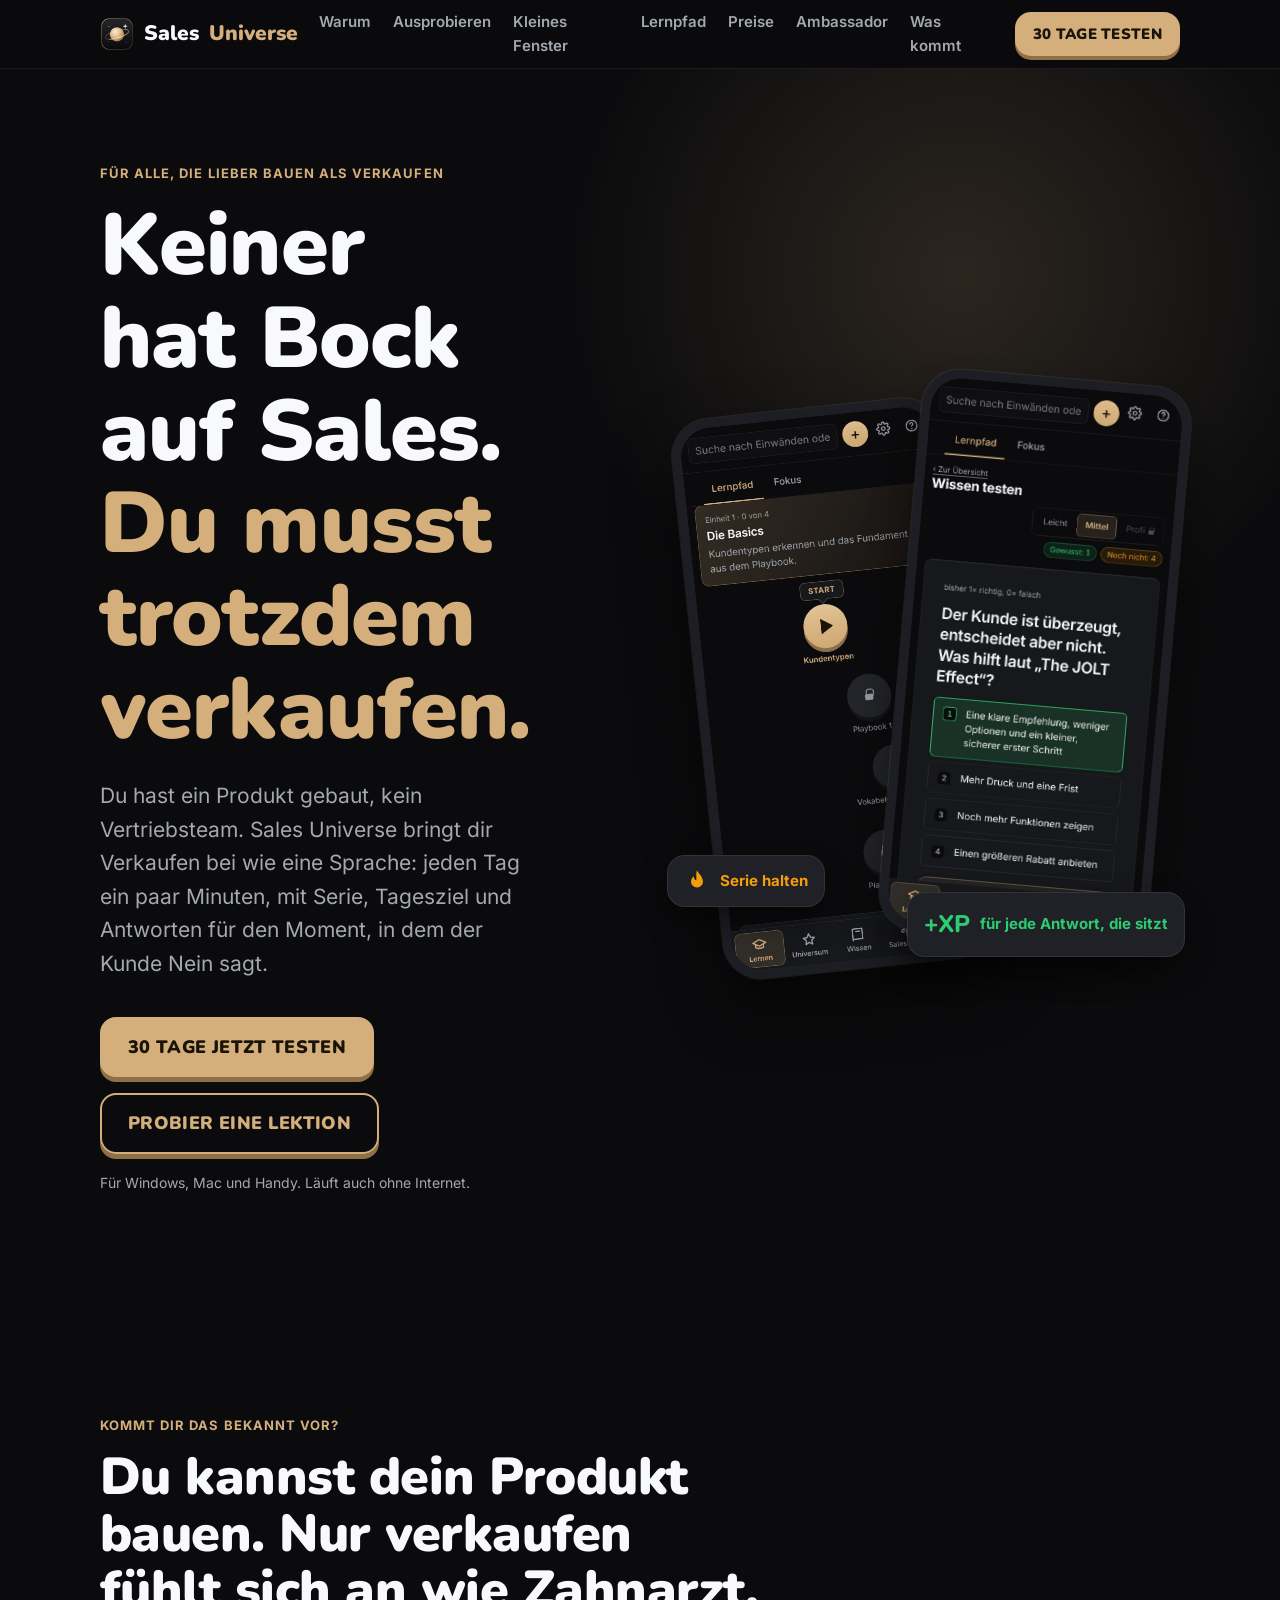
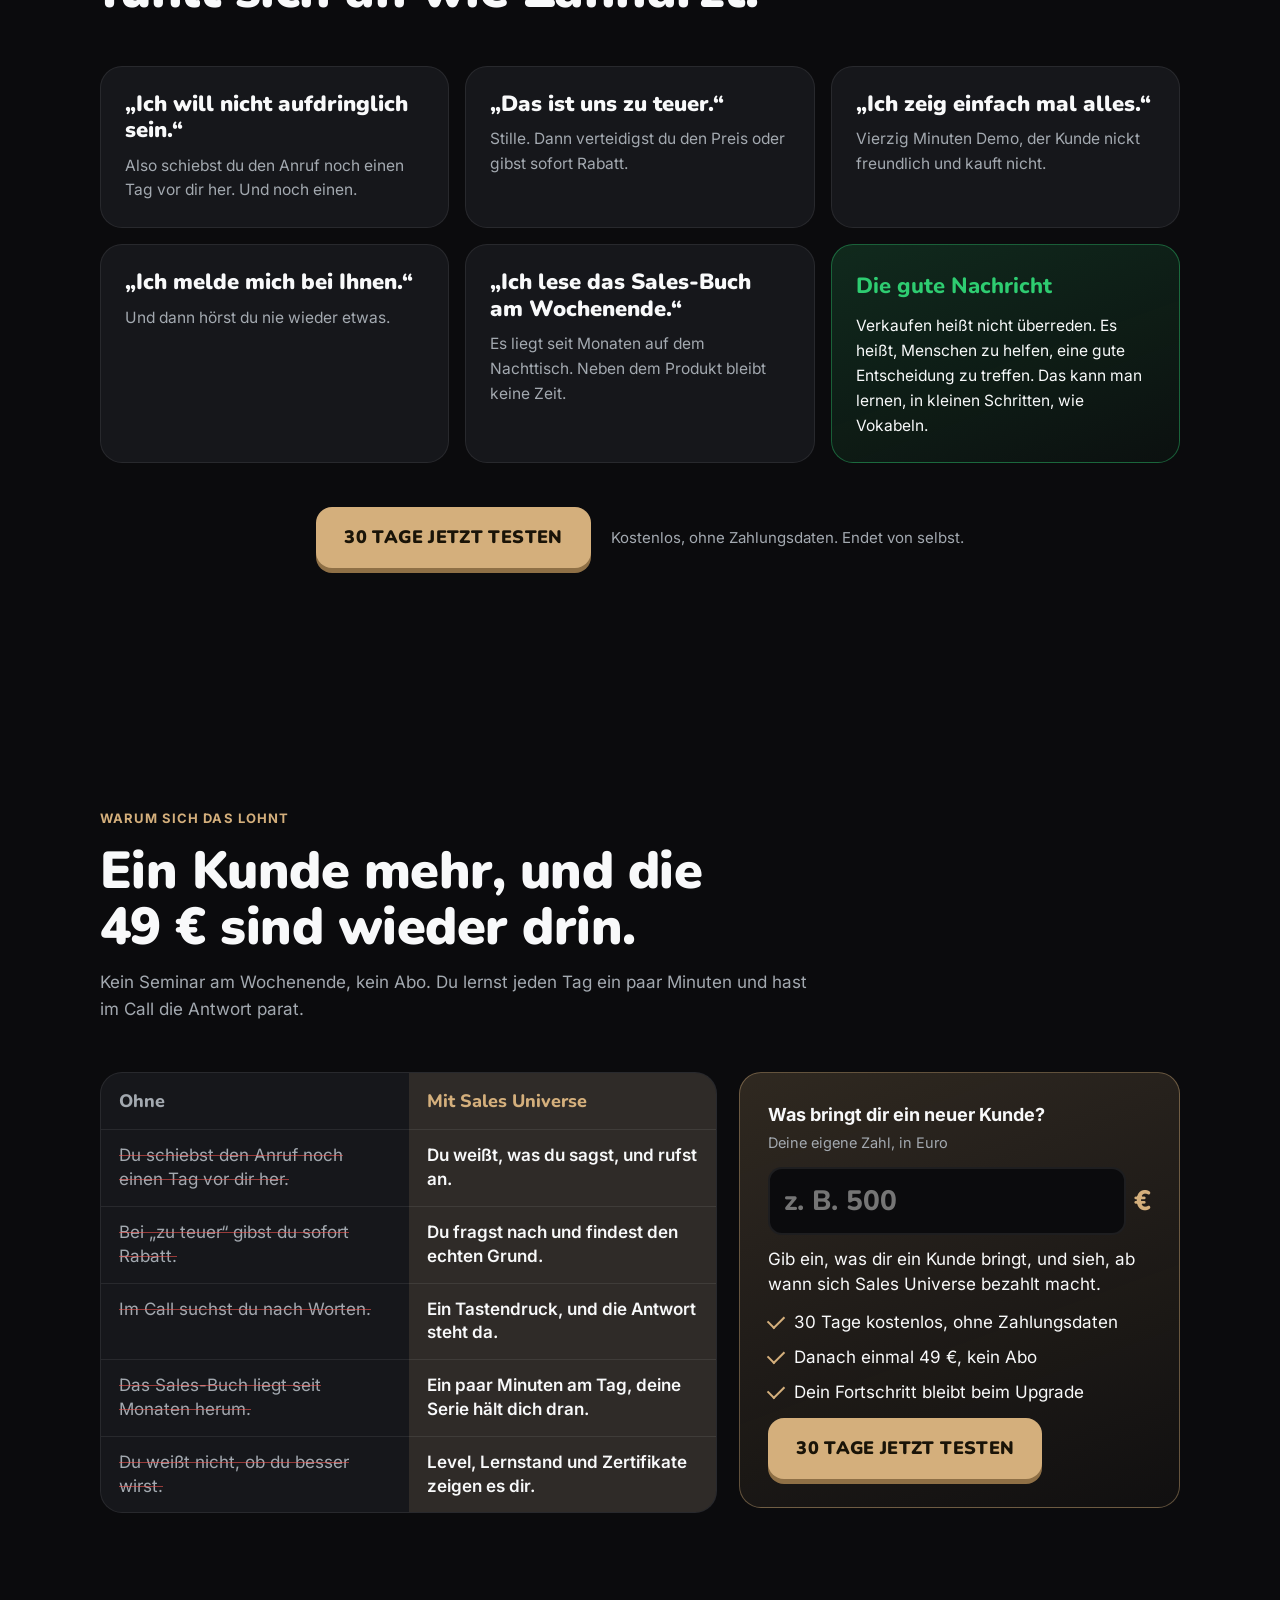
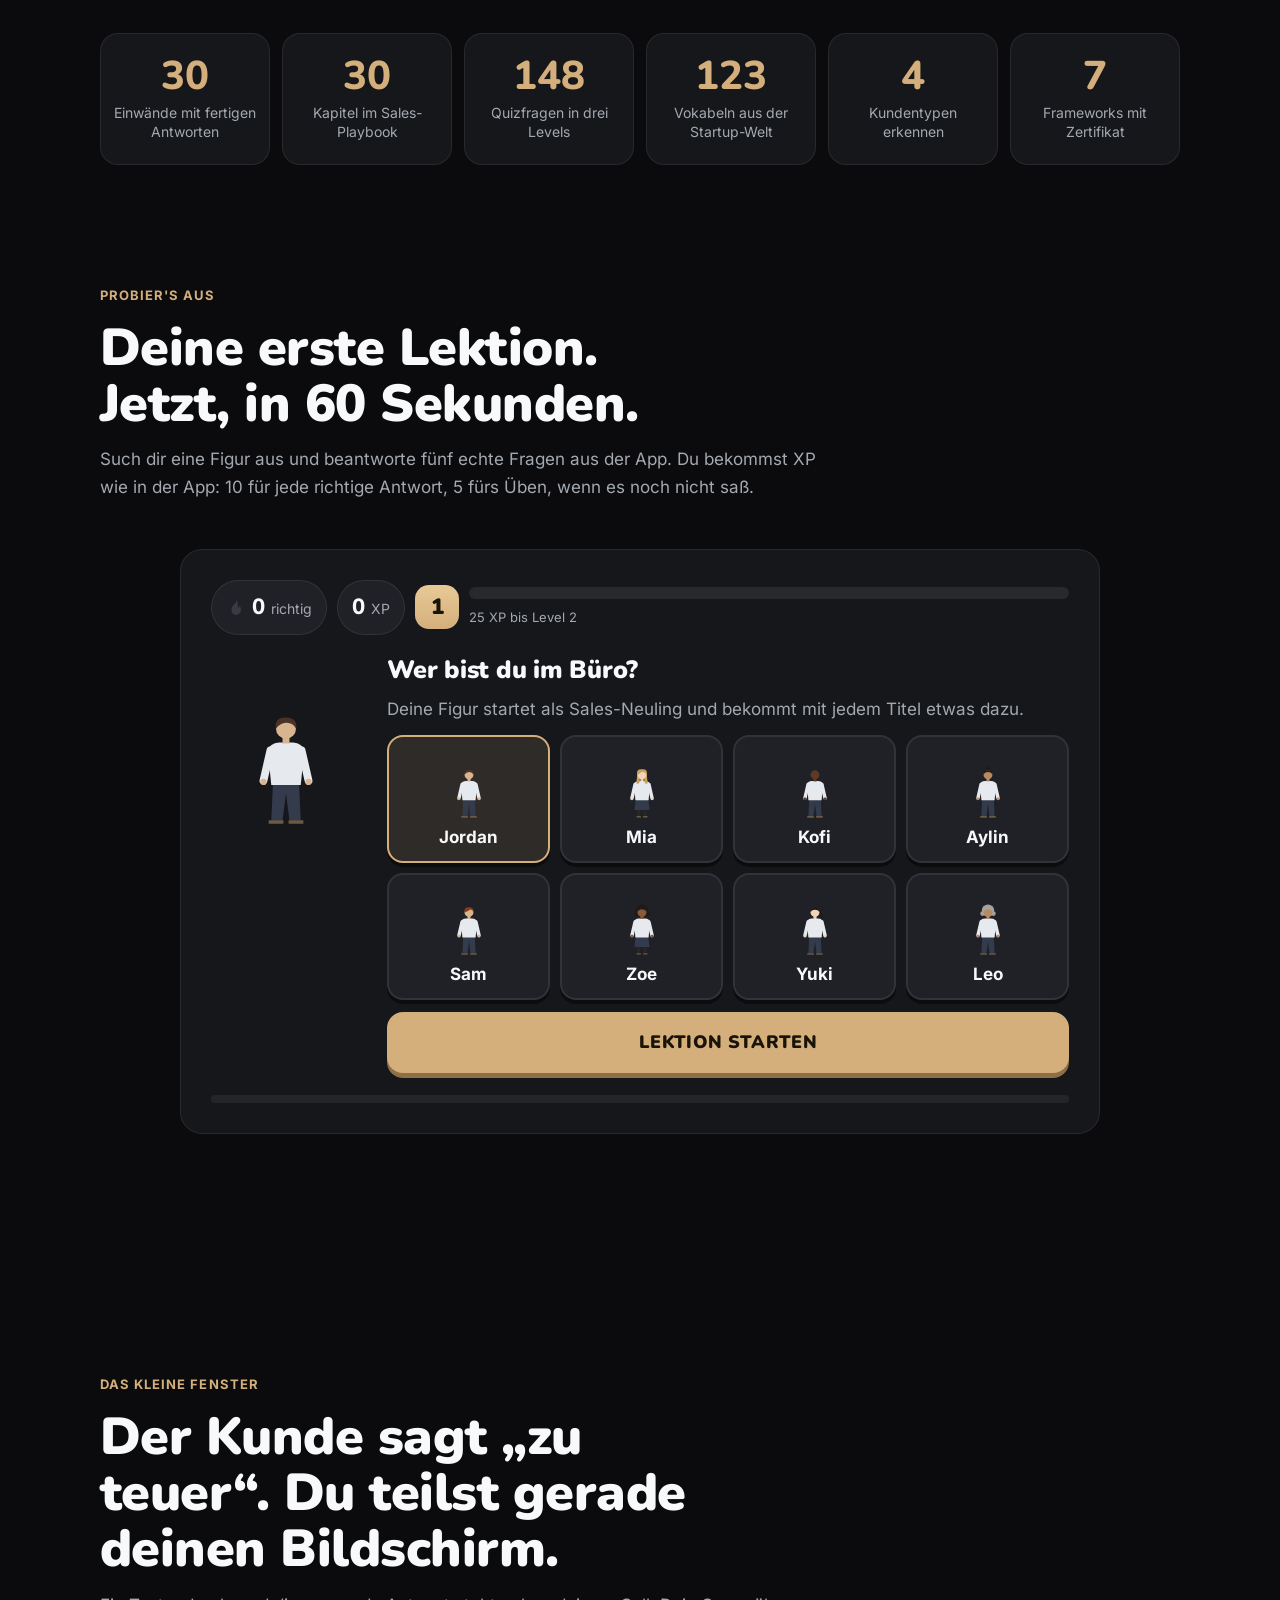
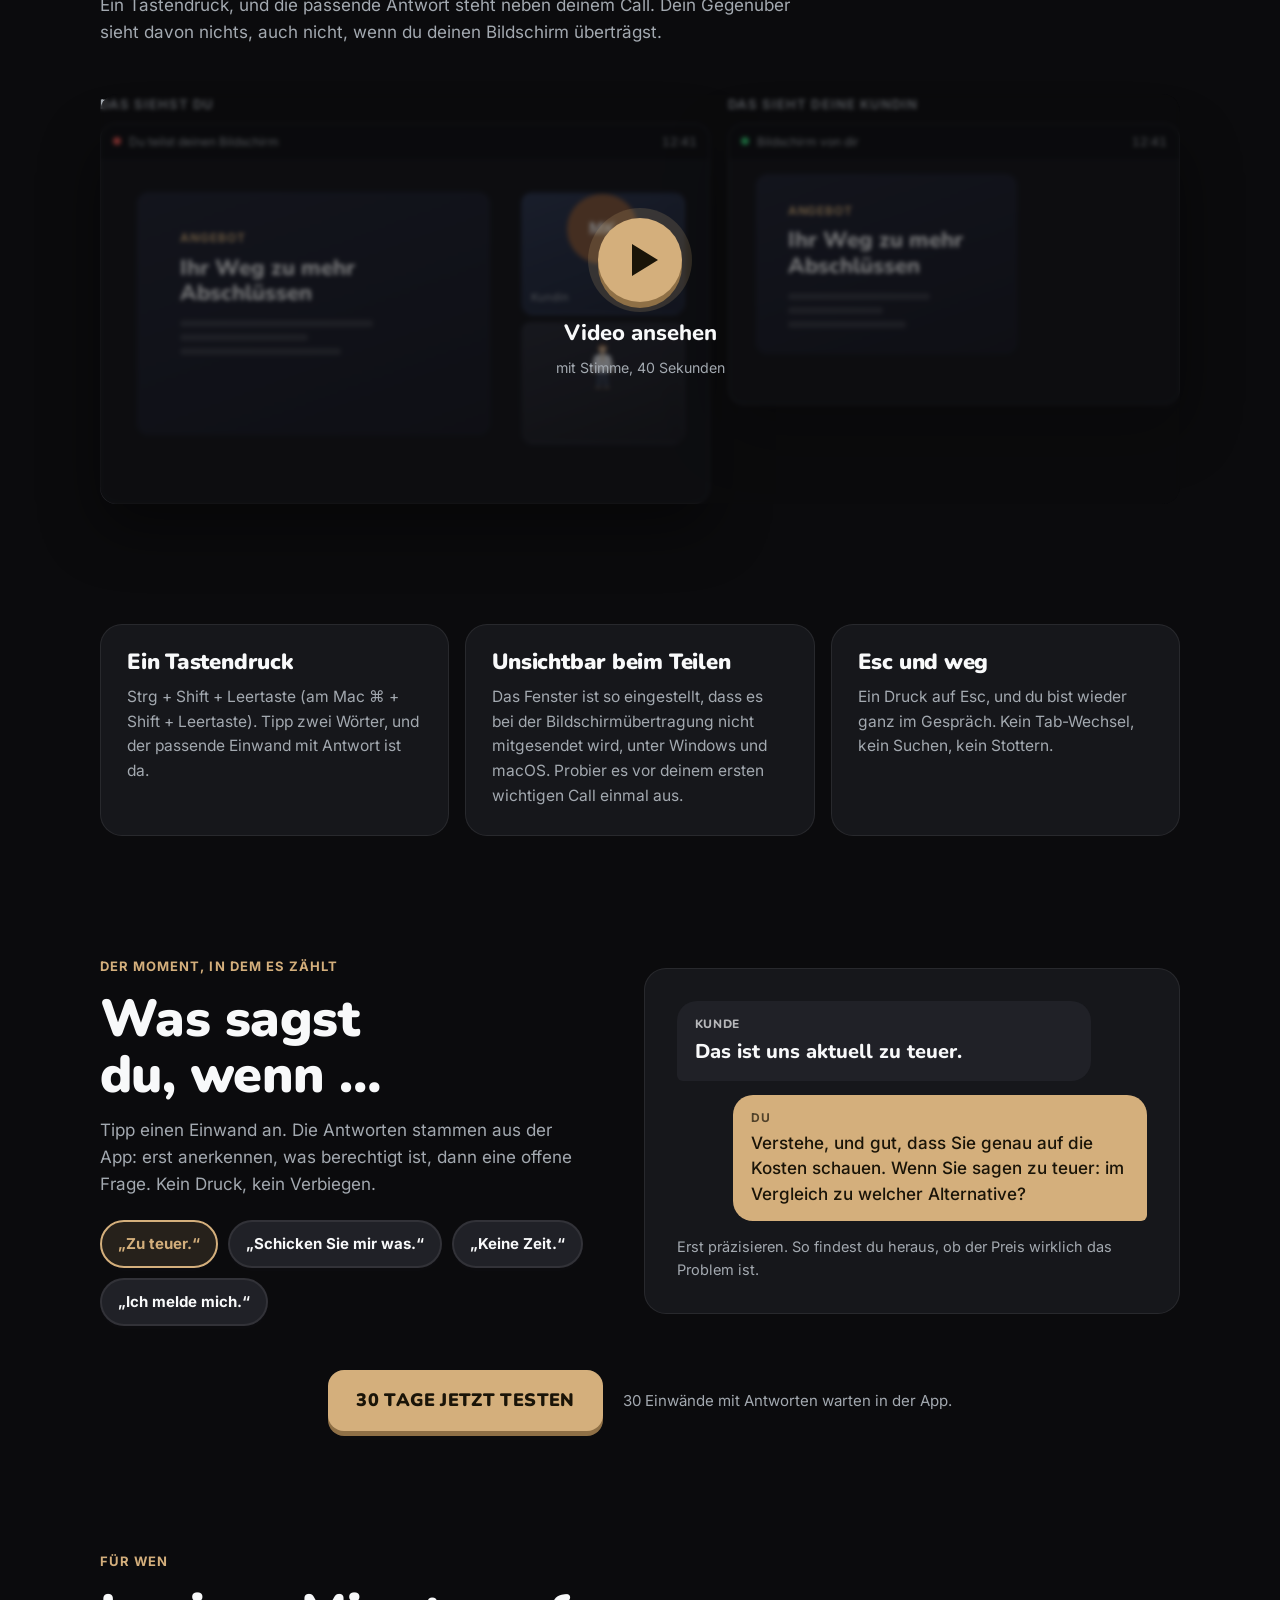
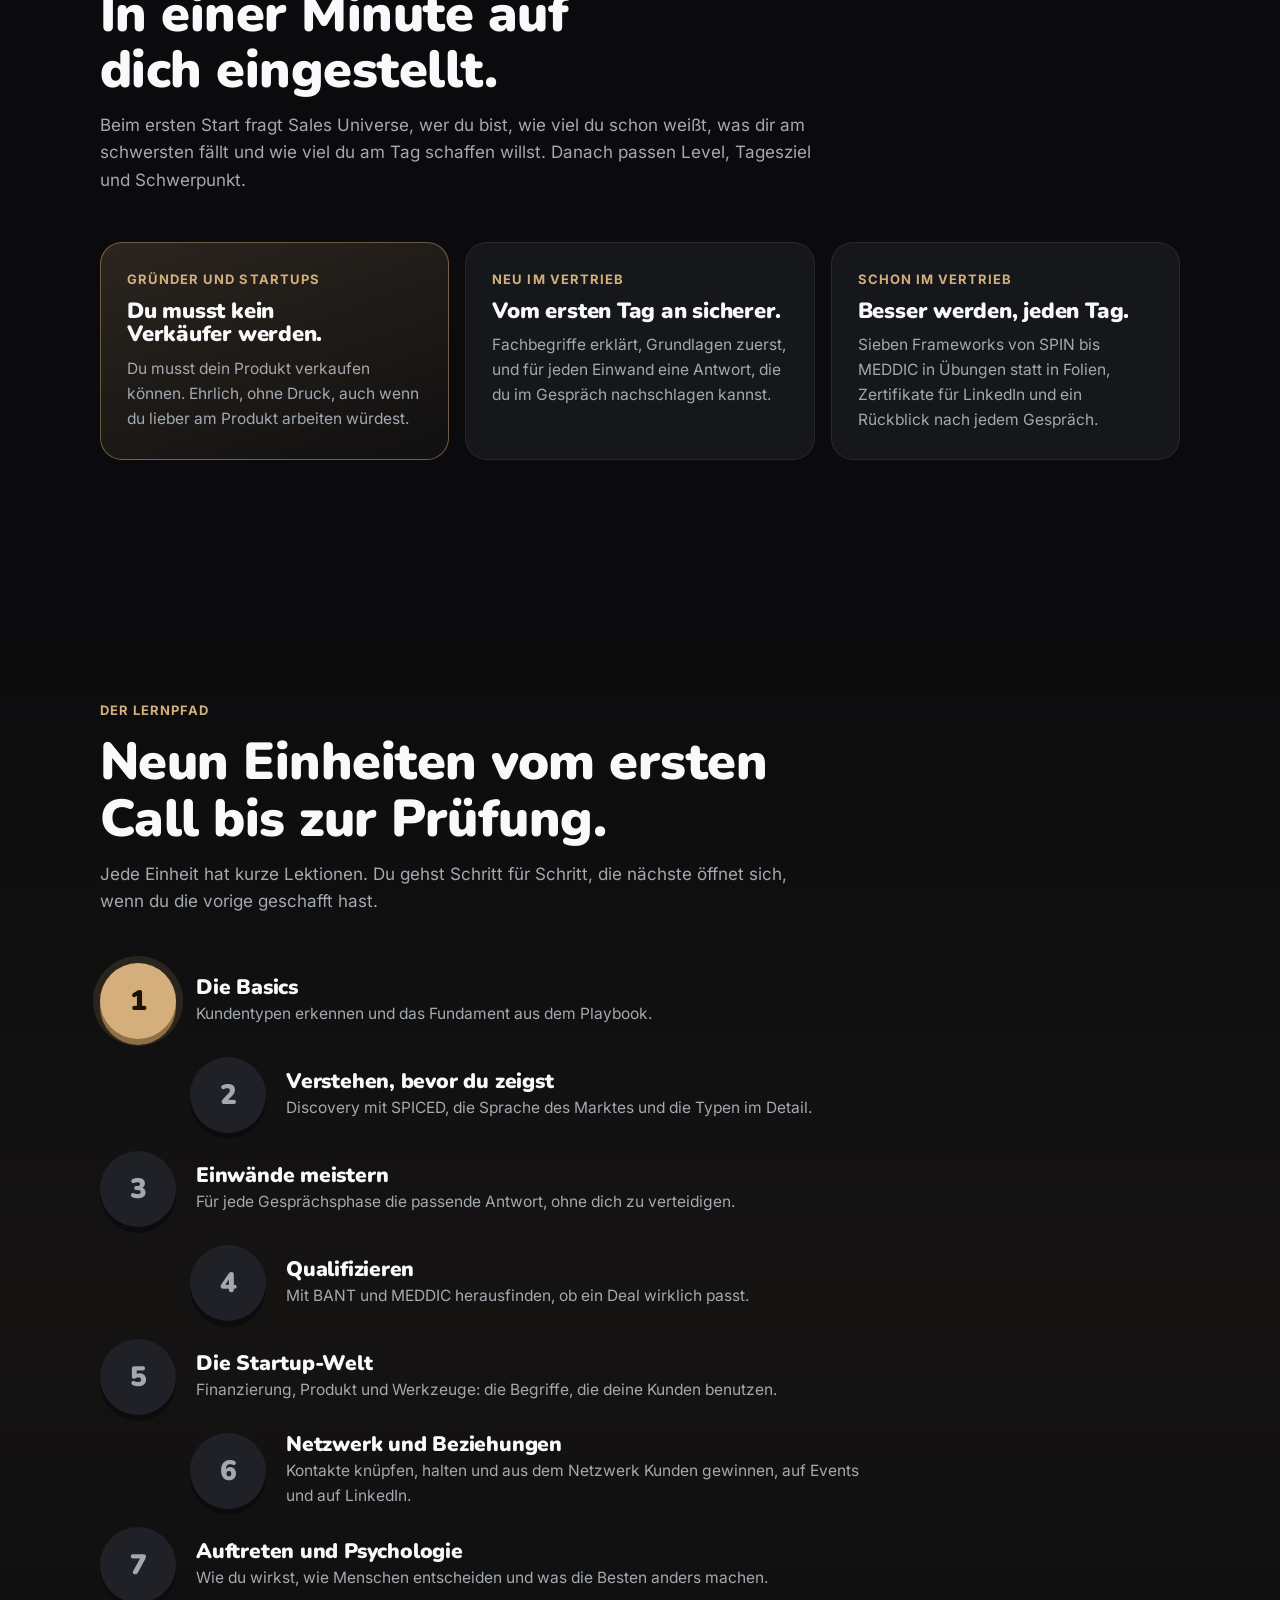
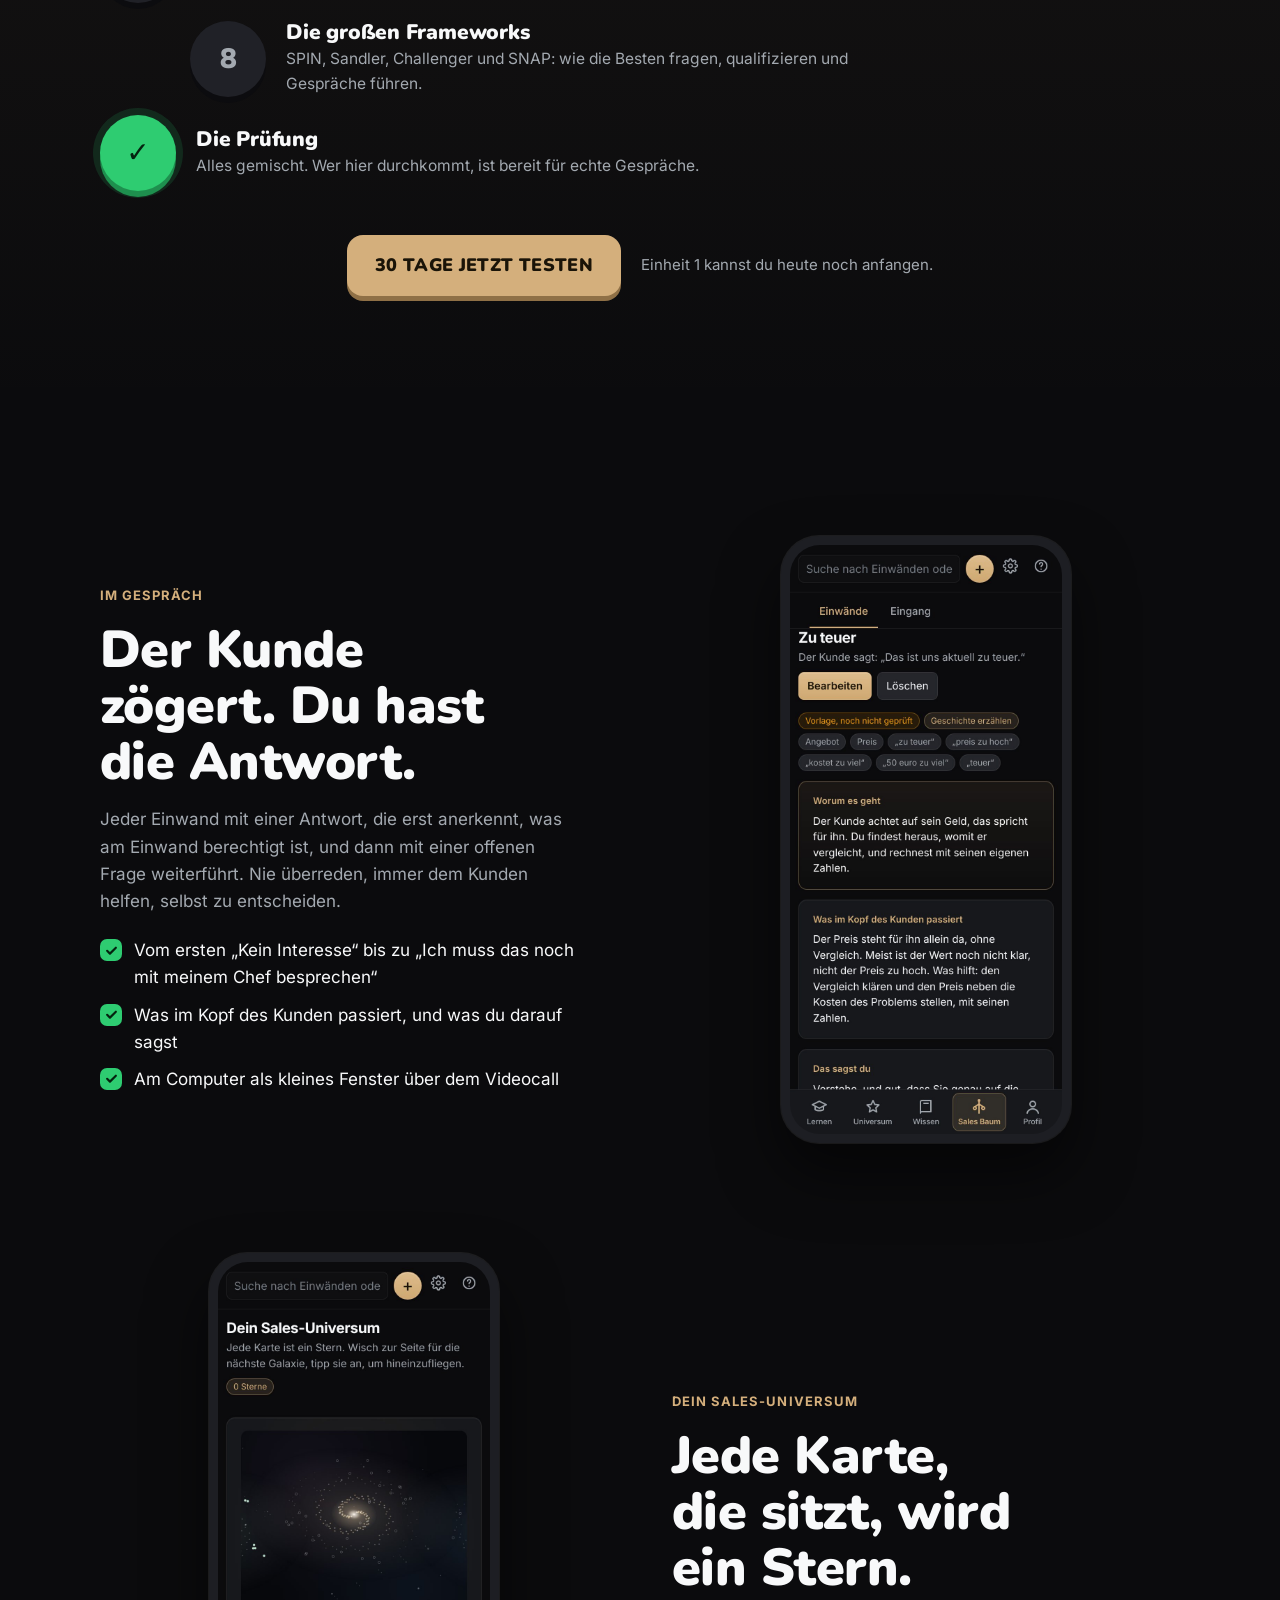
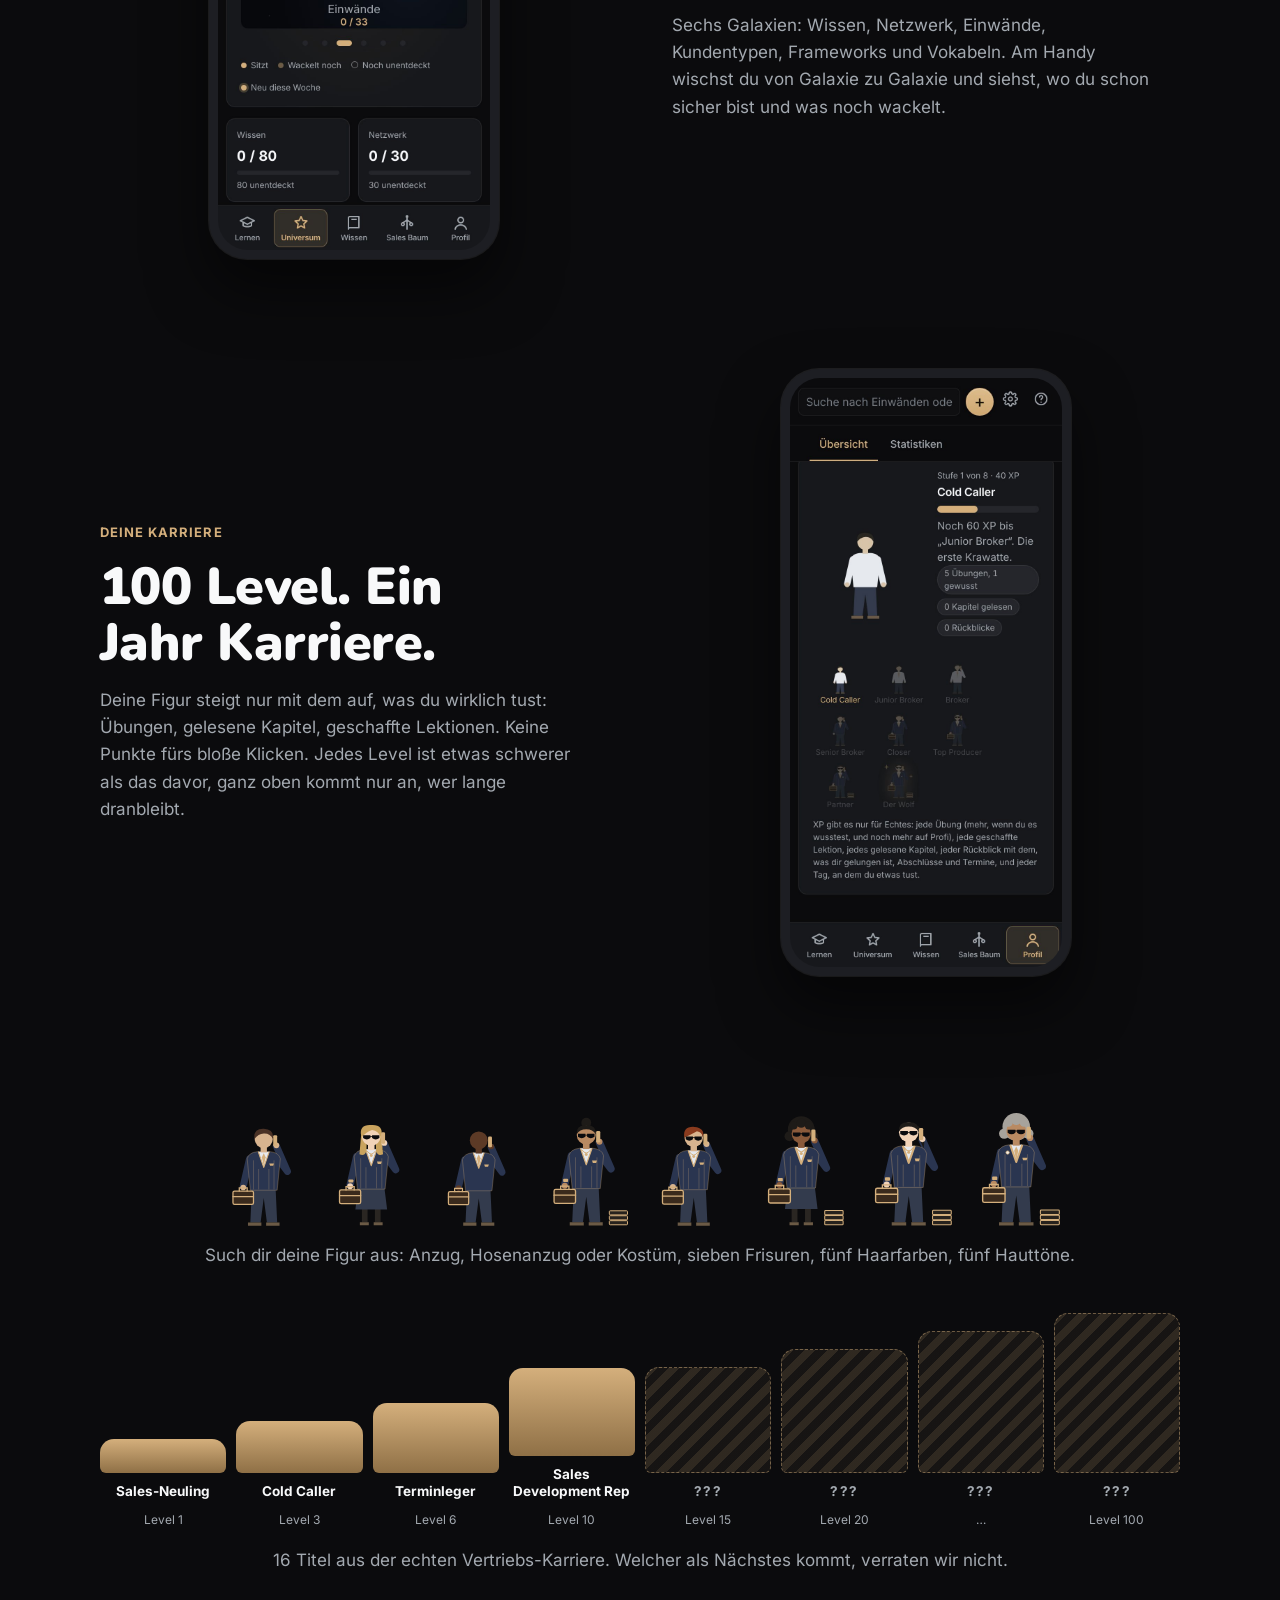
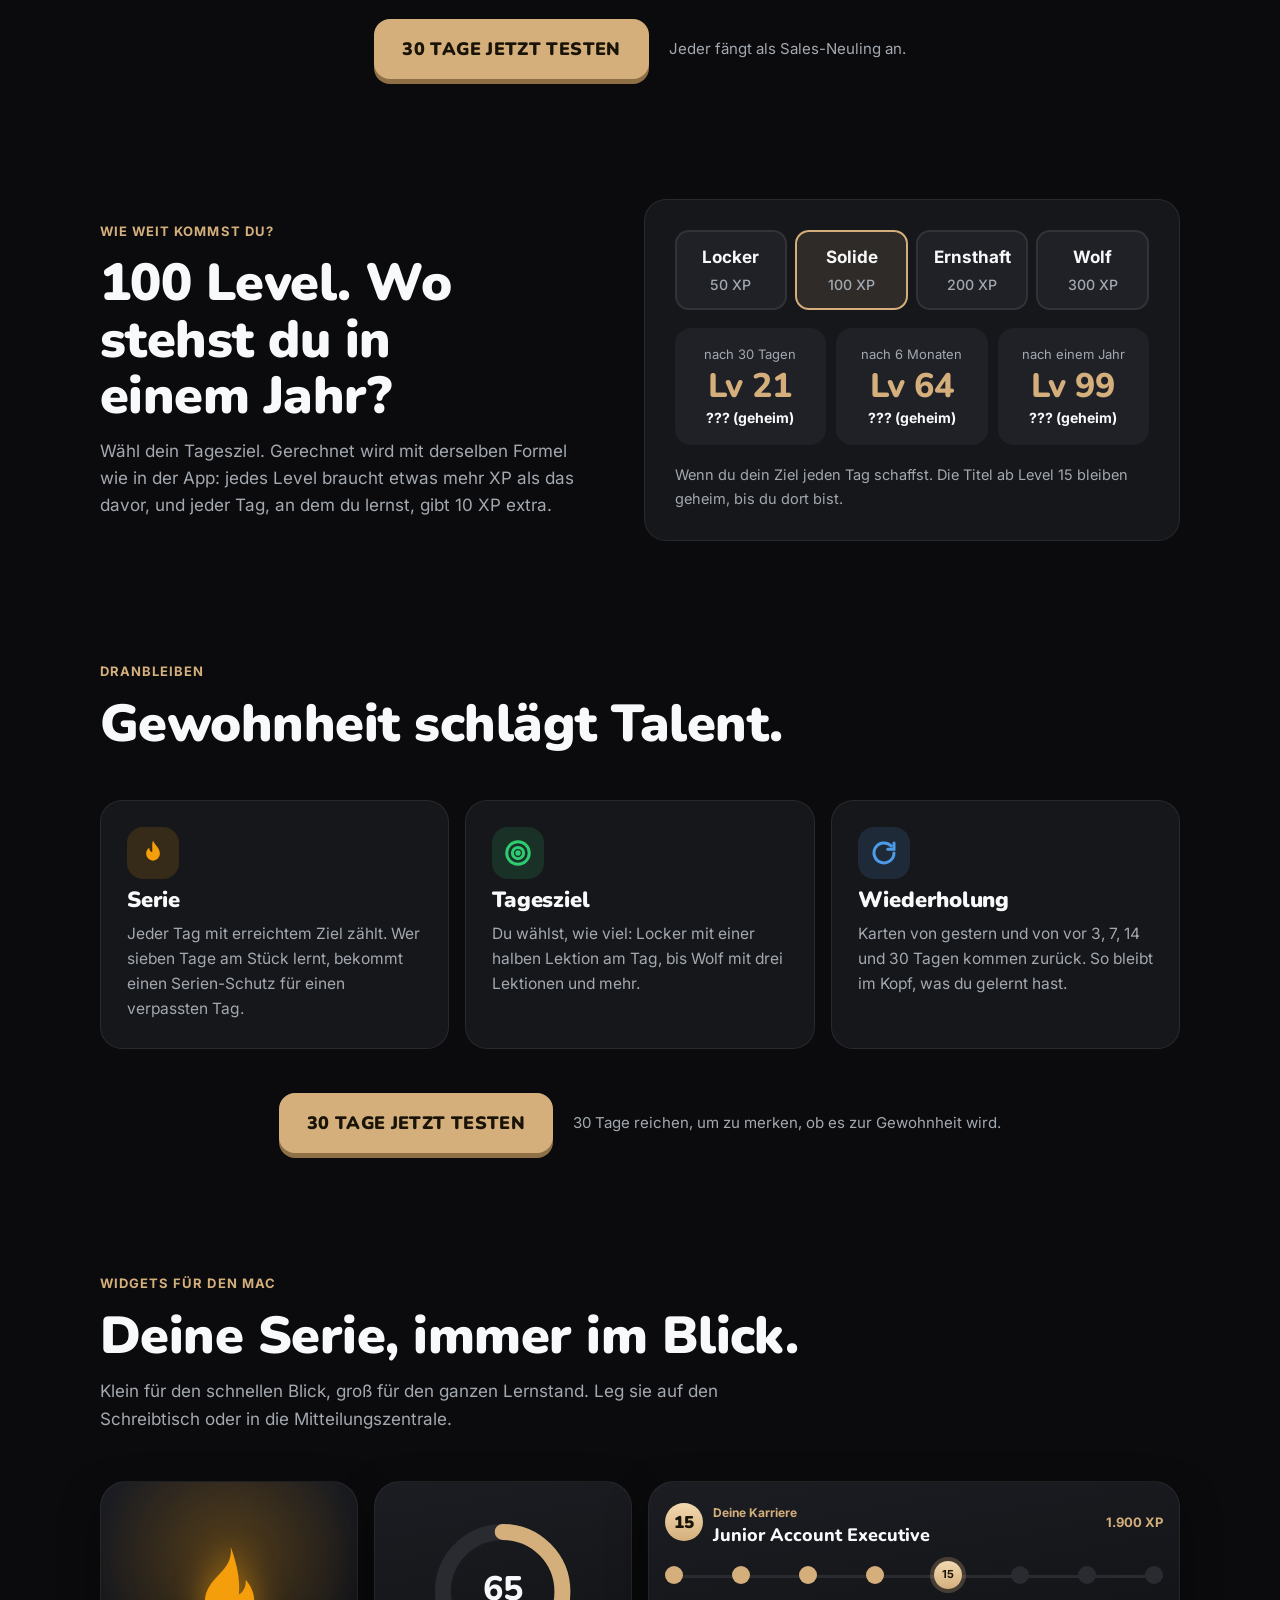
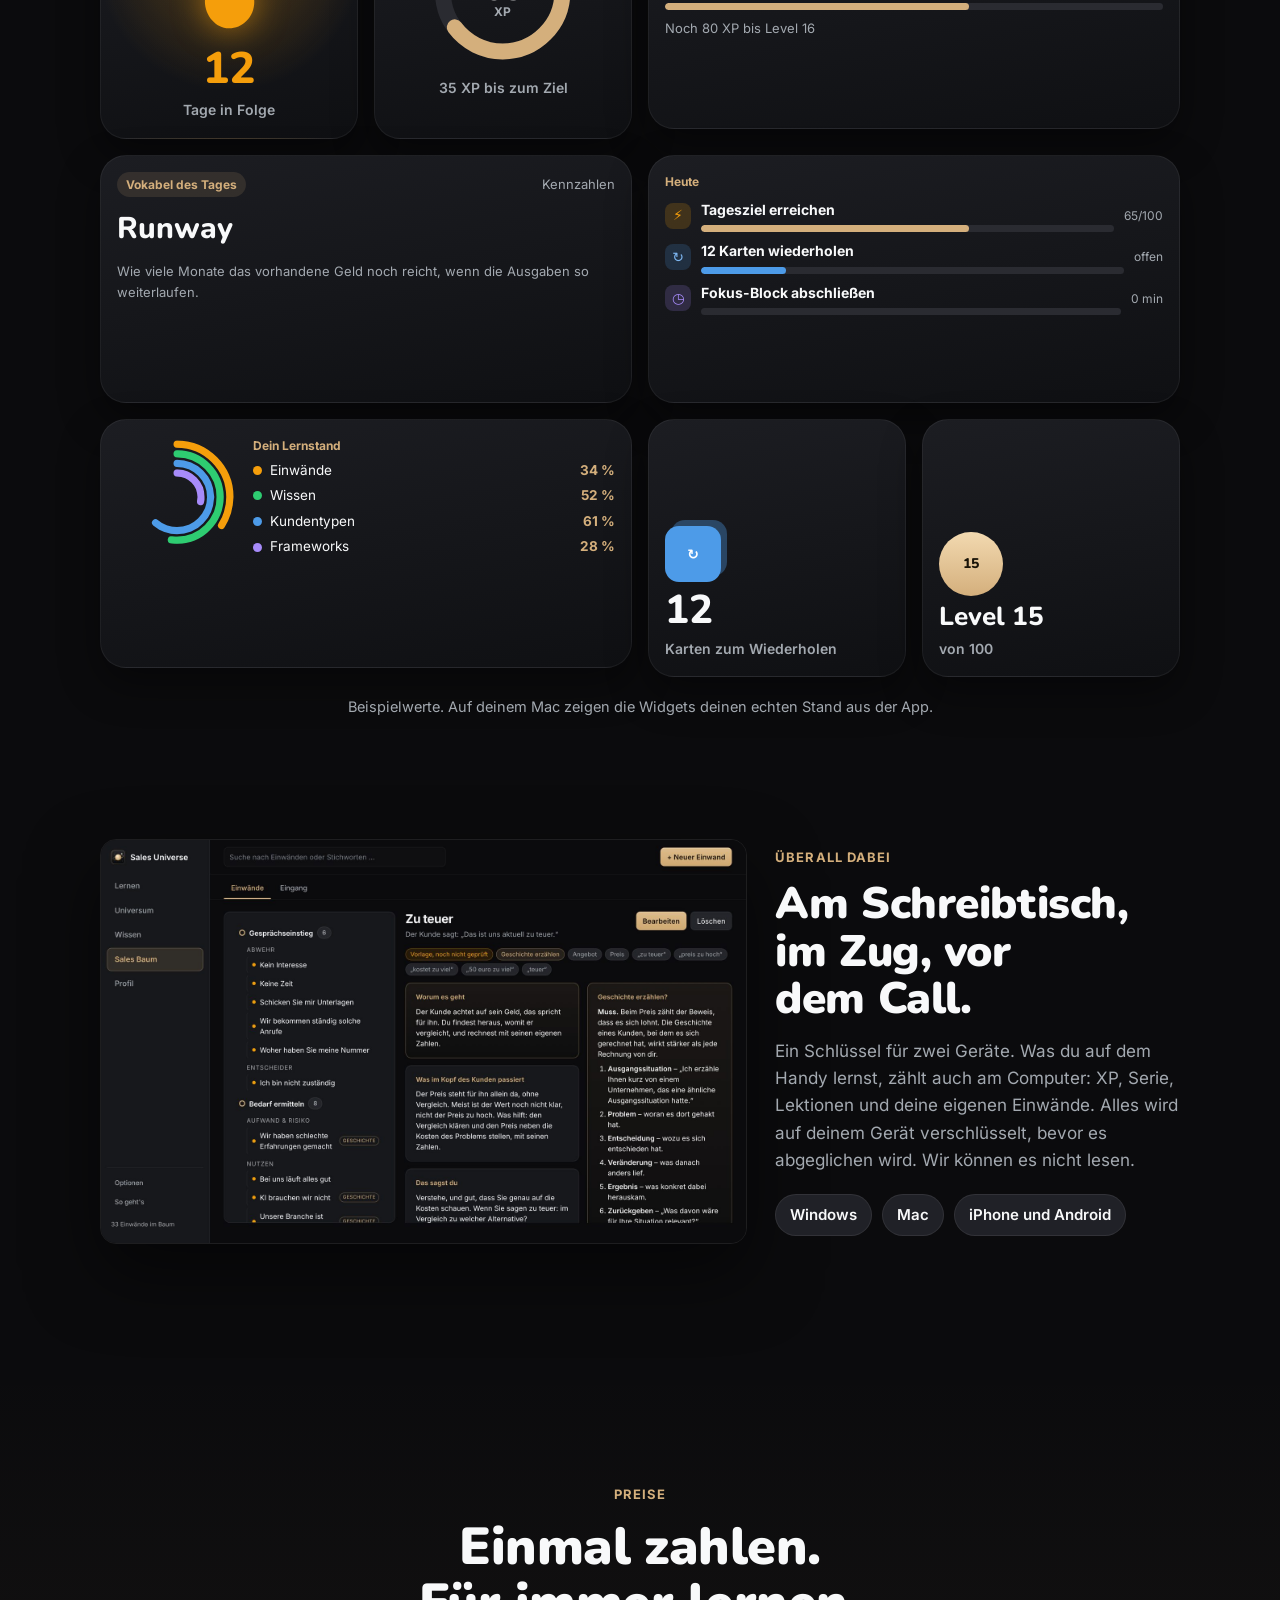
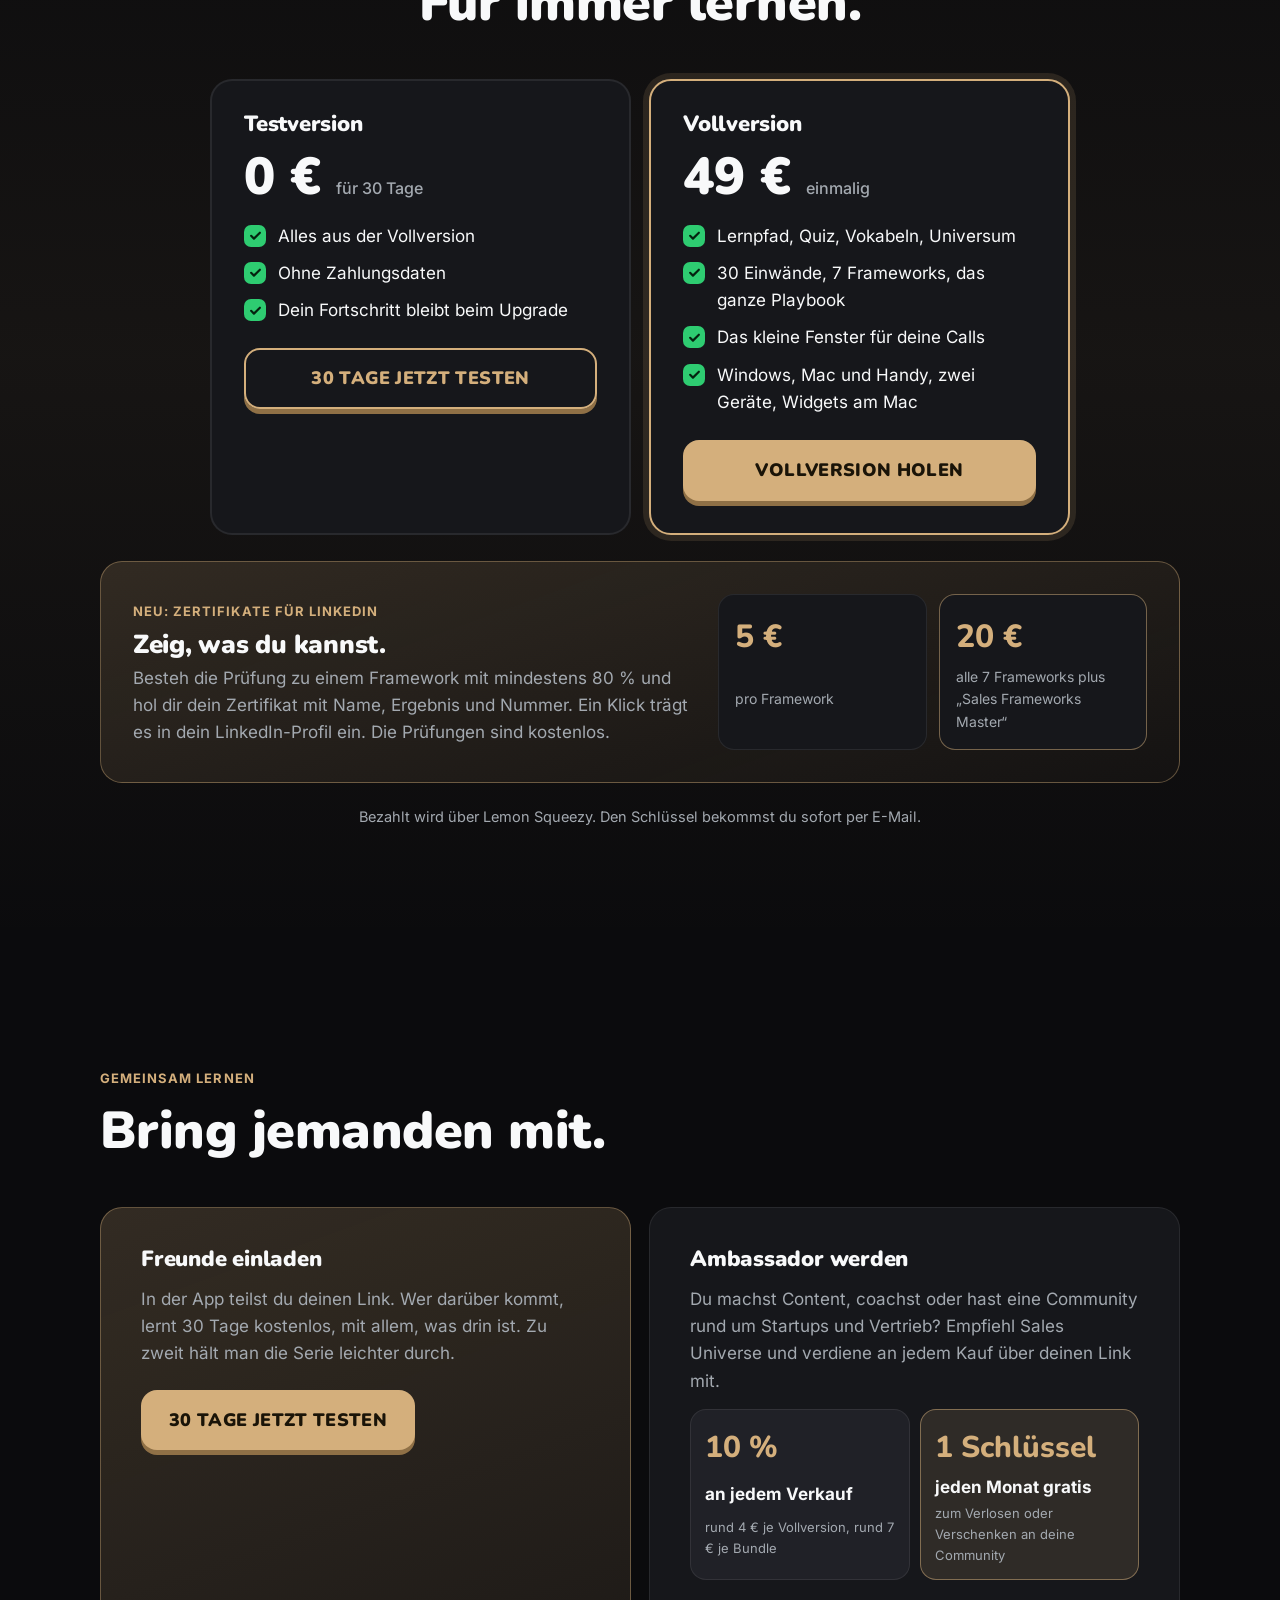
==== webseite/index.html @ 165a3db2 "Neueste App und Webseite (Video, Widgets, Nutzen, Zertifikate) Co-Authored-By: Claude Opus 5.5 <nore" ====
<!doctype html>
<html lang="de">
<head>
<meta charset="utf-8">
<meta name="viewport" content="width=device-width, initial-scale=1, viewport-fit=cover">
<title>Sales Universe</title>
<meta name="claude:viewport-fit-sides" content="cover">
<meta name="description" content="Keiner hat Bock auf Sales, aber wer ein Produkt hat, muss verkaufen. Sales Universe bringt dir Verkaufen bei wie eine Sprache: jeden Tag ein paar Minuten, mit Lernpfad, Serie und echten Antworten auf Einwände.">
<meta name="theme-color" content="#0B0B0D">
<link rel="icon" href="bilder/logo.png">
<style>
/* Schriften liegen bei der Seite, es wird nichts von Google geladen. */
@font-face { font-family: 'Inter'; font-weight: 400; font-display: swap; src: url('schrift/inter-latin-400-normal.woff2') format('woff2'); }
@font-face { font-family: 'Inter'; font-weight: 500; font-display: swap; src: url('schrift/inter-latin-500-normal.woff2') format('woff2'); }
@font-face { font-family: 'Inter'; font-weight: 600; font-display: swap; src: url('schrift/inter-latin-600-normal.woff2') format('woff2'); }
@font-face { font-family: 'Inter'; font-weight: 700; font-display: swap; src: url('schrift/inter-latin-700-normal.woff2') format('woff2'); }
@font-face { font-family: 'Nunito'; font-weight: 800; font-display: swap; src: url('schrift/nunito-latin-800-normal.woff2') format('woff2'); }
@font-face { font-family: 'Nunito'; font-weight: 900; font-display: swap; src: url('schrift/nunito-latin-900-normal.woff2') format('woff2'); }
/* Layout: eine Spalte, Abschnitte wie Stationen eines Lernpfads; groß, rund,
   dicke Knöpfe mit Kante (Duolingo), Farben und Ton der App (Nacht, Gold, Broker). */
:root {
  --nacht: #0B0B0D;
  --flaeche: #16171B;
  --flaeche-hoch: #202127;
  --kante: rgba(255, 255, 255, 0.08);
  --text: #F8F9FA;
  --leise: #A3A9B0;
  --gold: #D4AF7C;
  --gold-tief: #8F7046;
  --gold-zart: rgba(212, 175, 124, 0.13);
  --gruen: #2ECC71;
  --gruen-tief: #1E8F4E;
  --flamme: #F59E0B;
  --rot: #F0544F;
  --anzeige: 'Nunito', 'Arial Rounded MT Bold', system-ui, sans-serif;
  --schrift: 'Inter', -apple-system, 'Segoe UI', system-ui, sans-serif;
  --rund: 22px;
  color-scheme: dark;
}
* { box-sizing: border-box; }
html { scroll-behavior: smooth; }
@media (prefers-reduced-motion: reduce) { html { scroll-behavior: auto; } *, *::before { animation: none !important; transition: none !important; } }
body { margin: 0; background: var(--nacht); color: var(--text); font-family: var(--schrift); font-size: 17px; line-height: 1.6; -webkit-font-smoothing: antialiased; overflow-x: hidden; }
img { max-width: 100%; height: auto; display: block; }
a { color: inherit; }
h1, h2, h3 { font-family: var(--anzeige); font-weight: 900; line-height: 1.08; margin: 0; text-wrap: balance; letter-spacing: -0.01em; }
h2 { font-size: clamp(32px, 5vw, 52px); }
h3 { font-size: 22px; }
p { margin: 0; }
.leise { color: var(--leise); }
.huelle { max-width: 1120px; margin: 0 auto; padding-left: max(20px, env(safe-area-inset-left, 0px)); padding-right: max(20px, env(safe-area-inset-right, 0px)); }
section { padding-block: clamp(64px, 10vw, 120px); }
.etikett { display: inline-block; font-size: 13px; font-weight: 700; letter-spacing: 0.08em; text-transform: uppercase; color: var(--gold); }
.kopfzeile { display: grid; gap: 14px; max-width: 720px; margin-bottom: 48px; }

/* Dicke Knöpfe mit Kante, die beim Drücken einsinken */
.knopf { display: inline-flex; align-items: center; justify-content: center; gap: 10px; padding: 16px 28px; border-radius: 16px; font-family: var(--anzeige); font-weight: 900; font-size: 18px; letter-spacing: 0.02em; text-decoration: none; text-transform: uppercase; background: var(--gold); color: #1A1408; box-shadow: 0 5px 0 var(--gold-tief); transition: transform 0.06s, box-shadow 0.06s, filter 0.15s; border: 0; cursor: pointer; }
.knopf:hover { filter: brightness(1.06); }
.knopf:active { transform: translateY(4px); box-shadow: 0 1px 0 var(--gold-tief); }
.knopf.zweit { background: transparent; color: var(--gold); box-shadow: 0 5px 0 var(--gold-tief), inset 0 0 0 2px var(--gold); }
.knopf:focus-visible, a:focus-visible, summary:focus-visible, button:focus-visible { outline: 3px solid var(--gold); outline-offset: 3px; }

/* Kopf */
.leiste { position: sticky; top: env(safe-area-inset-top, 0px); z-index: 20; background: rgba(11, 11, 13, 0.88); backdrop-filter: blur(14px); -webkit-backdrop-filter: blur(14px); border-bottom: 1px solid var(--kante); }
body::before { content: ""; position: fixed; inset: 0 0 auto; height: env(safe-area-inset-top, 0px); z-index: 30; background: var(--nacht); }
.leiste .huelle { display: flex; align-items: center; gap: 24px; height: 68px; }
.marke { display: flex; align-items: center; gap: 10px; font-family: var(--anzeige); font-weight: 900; font-size: 21px; text-decoration: none; }
.marke img { width: 34px; height: 34px; border-radius: 9px; }
.marke span { color: var(--gold); }
.leiste nav { display: flex; gap: 22px; margin-left: auto; font-size: 15px; font-weight: 600; }
.leiste nav a { text-decoration: none; color: var(--leise); }
.leiste nav a:hover { color: var(--text); }
.leiste .knopf { padding: 10px 18px; font-size: 15px; box-shadow: 0 4px 0 var(--gold-tief); }
@media (max-width: 820px) { .leiste nav { display: none; } .leiste .knopf { margin-left: auto; } }
.leiste .knopf { white-space: nowrap; }
@media (max-width: 420px) { .leiste .knopf { padding: 9px 13px; font-size: 13px; } .marke { font-size: 18px; } }

/* Start */
.held { padding-block: clamp(40px, 7vw, 90px) clamp(56px, 8vw, 100px); position: relative; overflow: hidden; }
.held::before { content: ""; position: absolute; inset: -20% -10% auto auto; width: 70vw; height: 70vw; max-width: 900px; max-height: 900px; background: radial-gradient(circle, rgba(212, 175, 124, 0.16), transparent 62%); pointer-events: none; }
.held .huelle { display: grid; grid-template-columns: 1.05fr 1fr; gap: 48px; align-items: center; position: relative; }
.held h1 { font-size: clamp(44px, 7.4vw, 86px); }
.held h1 em { font-style: normal; color: var(--gold); }
.held .unter { font-size: clamp(18px, 2vw, 21px); color: var(--leise); max-width: 34ch; margin-top: 22px; }
.held .aktionen { display: flex; flex-wrap: wrap; gap: 16px; margin-top: 36px; }
.held .fein { margin-top: 18px; font-size: 14px; color: var(--leise); }
.telefone { position: relative; height: 600px; }
.telefon { position: absolute; width: 270px; border-radius: 38px; padding: 9px; background: #1d1e23; box-shadow: 0 0 0 1px rgba(255, 255, 255, 0.08), 0 30px 60px rgba(0, 0, 0, 0.55); }
.telefon img { border-radius: 30px; }
.telefon.eins { left: 4%; top: 30px; transform: rotate(-6deg); }
.telefon.zwei { right: 2%; top: 0; transform: rotate(5deg); z-index: 2; }
.abzeichen { position: absolute; z-index: 3; display: flex; align-items: center; gap: 10px; padding: 12px 16px; border-radius: 18px; background: var(--flaeche-hoch); border: 1px solid var(--kante); box-shadow: 0 14px 30px rgba(0, 0, 0, 0.45); font-weight: 700; font-size: 15px; }
.abzeichen b { font-family: var(--anzeige); font-size: 24px; }
.abzeichen.flamme { left: -2%; bottom: 70px; color: var(--flamme); }
.abzeichen.ziel { right: -1%; bottom: 20px; color: var(--gruen); }
@media (prefers-reduced-motion: no-preference) {
  .abzeichen.flamme { animation: schweben 5s ease-in-out infinite; }
  .abzeichen.ziel { animation: schweben 5s ease-in-out 1.6s infinite; }
}
@keyframes schweben { 50% { transform: translateY(-10px); } }
@media (max-width: 900px) {
  .held .huelle { grid-template-columns: 1fr; }
  .telefone { height: 520px; max-width: 440px; width: 100%; margin: 0 auto; }
  .telefon { width: 230px; }
}
@media (max-width: 420px) { .telefone { height: 440px; } .telefon { width: 190px; border-radius: 30px; padding: 7px; } .telefon img { border-radius: 24px; } .abzeichen { font-size: 13px; padding: 9px 12px; } .abzeichen b { font-size: 19px; } }

/* Zahlen */
.zahlen { padding-block: 0; }
.zahlen .huelle { display: grid; grid-template-columns: repeat(6, 1fr); gap: 12px; }
.zahl { padding: 22px 12px; border-radius: 18px; background: var(--flaeche); border: 1px solid var(--kante); text-align: center; }
.zahl b { display: block; font-family: var(--anzeige); font-size: 40px; line-height: 1; color: var(--gold); font-variant-numeric: tabular-nums; }
.zahl span { display: block; margin-top: 8px; font-size: 14px; color: var(--leise); line-height: 1.35; }
@media (max-width: 900px) { .zahlen .huelle { grid-template-columns: repeat(3, 1fr); } }
@media (max-width: 480px) { .zahlen .huelle { grid-template-columns: repeat(2, 1fr); } }

/* Probier's aus */
.probe { display: grid; grid-template-columns: 1fr 1.1fr; gap: 56px; align-items: center; }
.quiz { background: var(--flaeche); border: 1px solid var(--kante); border-radius: var(--rund); padding: clamp(20px, 3vw, 32px); display: grid; gap: 14px; }
.quiz .spur { height: 14px; border-radius: 7px; background: rgba(255, 255, 255, 0.08); overflow: hidden; }
.quiz .spur span { display: block; height: 100%; width: 40%; border-radius: 7px; background: var(--gruen); transition: width 0.4s; }
.quiz h3 { font-size: clamp(22px, 2.6vw, 27px); margin: 6px 0 4px; }
.antwort { display: flex; gap: 12px; align-items: center; width: 100%; text-align: left; padding: 15px 16px; border-radius: 16px; font: inherit; font-weight: 600; color: var(--text); background: var(--flaeche-hoch); border: 2px solid var(--kante); box-shadow: 0 4px 0 #0c0c0f; cursor: pointer; transition: border-color 0.15s, transform 0.06s; }
.antwort:hover:not(:disabled) { border-color: rgba(212, 175, 124, 0.5); }
.antwort:active:not(:disabled) { transform: translateY(3px); box-shadow: 0 1px 0 #0c0c0f; }
.antwort i { font-style: normal; flex: none; width: 28px; height: 28px; border-radius: 8px; display: grid; place-items: center; font-size: 13px; color: var(--gold); background: var(--nacht); border: 1px solid var(--kante); }
.antwort.richtig { border-color: var(--gruen); background: rgba(46, 204, 113, 0.12); }
.antwort.falsch { border-color: var(--rot); background: rgba(240, 84, 79, 0.12); }
.antwort:disabled { cursor: default; }
.antwort.blass { opacity: 0.45; }
.urteil { border-radius: 16px; padding: 16px 18px; display: grid; gap: 6px; }
.urteil[hidden] { display: none; }
.urteil.gut { background: rgba(46, 204, 113, 0.12); border: 1px solid rgba(46, 204, 113, 0.45); }
.urteil.gut strong { color: var(--gruen); }
.urteil.schlecht { background: rgba(240, 84, 79, 0.1); border: 1px solid rgba(240, 84, 79, 0.4); }
.urteil.schlecht strong { color: var(--rot); }
.urteil strong { font-family: var(--anzeige); font-size: 20px; }
@media (max-width: 900px) { .probe { grid-template-columns: 1fr; gap: 36px; } }


/* Mitmach-Lektion */
.spiel { max-width: 920px; margin: 0 auto; background: var(--flaeche); border: 1px solid var(--kante); border-radius: var(--rund); padding: clamp(18px, 3vw, 30px); display: grid; gap: 22px; }
.spielkopf { display: flex; gap: 10px; align-items: center; flex-wrap: wrap; }
.hudpunkt { display: inline-flex; align-items: baseline; gap: 6px; padding: 9px 14px; border-radius: 999px; background: var(--flaeche-hoch); border: 1px solid var(--kante); }
.hudpunkt b { font-family: var(--anzeige); font-size: 22px; font-variant-numeric: tabular-nums; }
.hudpunkt span { color: var(--leise); font-size: 14px; }
.hudflamme { width: 20px; height: 20px; align-self: center; fill: #3a3b42; transition: fill 0.3s, transform 0.3s; }
.hudflamme.an { fill: var(--flamme); transform: scale(1.15); }
.hudlevel { flex: 1; min-width: 220px; display: grid; grid-template-columns: auto 1fr; grid-template-rows: auto auto; column-gap: 10px; align-items: center; }
.levelzahl { grid-row: span 2; display: grid; place-items: center; width: 44px; height: 44px; border-radius: 14px; background: linear-gradient(180deg, #E8C995, var(--gold)); color: #1a1408; font-family: var(--anzeige); font-weight: 900; font-size: 22px; transition: transform 0.3s; }
.levelzahl.hoch { animation: hoch 0.7s ease; }
@keyframes hoch { 40% { transform: scale(1.35) rotate(-6deg); } }
.levelspur { height: 12px; border-radius: 6px; background: rgba(255, 255, 255, 0.08); overflow: hidden; }
.levelspur span { display: block; height: 100%; width: 0; border-radius: 6px; background: linear-gradient(90deg, var(--gold-tief), var(--gold)); transition: width 0.6s cubic-bezier(.2,.9,.3,1.2); }
.hudlevel small { color: var(--leise); font-size: 13px; margin-top: 4px; }
.spielbuehne { display: grid; grid-template-columns: 150px 1fr; gap: 26px; align-items: start; }
.spielfigur { position: relative; display: grid; justify-items: center; padding-top: 10px; }
.spielfigur img { width: 130px; height: auto; transition: transform 0.3s; }
.spielfigur img.jubel { animation: jubel 0.6s ease; }
@keyframes jubel { 30% { transform: translateY(-14px) rotate(-3deg); } 60% { transform: translateY(0) rotate(2deg); } }
.xpflug { position: absolute; top: 0; left: 50%; transform: translateX(-50%); font-family: var(--anzeige); font-weight: 900; font-size: 24px; color: var(--gold); opacity: 0; pointer-events: none; }
.xpflug.flieg { animation: flieg 1.1s ease-out; }
@keyframes flieg { 0% { opacity: 0; transform: translate(-50%, 20px) scale(0.8); } 20% { opacity: 1; } 100% { opacity: 0; transform: translate(-50%, -50px) scale(1.2); } }
.spielinhalt { display: grid; gap: 12px; }
.spielinhalt h3 { font-size: clamp(20px, 2.4vw, 25px); margin: 0; }
.figurwahl { display: grid; grid-template-columns: repeat(4, 1fr); gap: 10px; }
.figurwahl button { display: grid; justify-items: center; gap: 4px; padding: 10px 6px; border-radius: 16px; background: var(--flaeche-hoch); border: 2px solid var(--kante); color: var(--text); font: inherit; font-weight: 700; cursor: pointer; box-shadow: 0 4px 0 #0c0c0f; }
.figurwahl button:hover { border-color: rgba(212, 175, 124, 0.5); }
.figurwahl button.an { border-color: var(--gold); background: var(--gold-zart); }
.figurwahl img { width: 58px; height: auto; }
.lektionsspur { height: 8px; border-radius: 4px; background: rgba(255, 255, 255, 0.06); overflow: hidden; }
.lektionsspur span { display: block; height: 100%; width: 0; background: var(--gruen); transition: width 0.4s; }
.ergebnis { display: grid; gap: 10px; }
.ergebnis .zeile { display: flex; justify-content: space-between; gap: 12px; padding: 10px 14px; border-radius: 12px; background: var(--flaeche-hoch); animation: zeilerein 0.4s backwards; }
.ergebnis .zeile b { color: var(--gold); font-variant-numeric: tabular-nums; }
@keyframes zeilerein { from { opacity: 0; transform: translateY(8px); } }
.geheimkarte { display: flex; gap: 14px; align-items: center; padding: 14px 16px; border-radius: 16px; border: 1px dashed rgba(212, 175, 124, 0.55); background: repeating-linear-gradient(135deg, rgba(212,175,124,0.08) 0 10px, rgba(212,175,124,0.02) 10px 20px); }
.geheimkarte img { width: 46px; filter: brightness(0) drop-shadow(0 0 1px rgba(212,175,124,.6)); opacity: 0.7; }
.konfetti { position: absolute; inset: 0; pointer-events: none; overflow: hidden; }
.konfetti i { position: absolute; top: -12px; width: 9px; height: 14px; border-radius: 2px; animation: fall 1.8s ease-in forwards; }
@keyframes fall { to { transform: translateY(520px) rotate(540deg); opacity: 0; } }
@media (prefers-reduced-motion: reduce) { .konfetti, .xpflug { display: none; } .levelzahl.hoch, .spielfigur img.jubel { animation: none; } }
@media (max-width: 700px) { .spielbuehne { grid-template-columns: 1fr; gap: 10px; } .spielfigur img { width: 96px; } .figurwahl { grid-template-columns: repeat(4, 1fr); gap: 6px; } .figurwahl img { width: 44px; } }

/* XP-Rechner */
.rechner { display: grid; grid-template-columns: 1fr 1.1fr; gap: 56px; align-items: center; }
.rechnerkarte { background: var(--flaeche); border: 1px solid var(--kante); border-radius: var(--rund); padding: clamp(20px, 3vw, 30px); display: grid; gap: 18px; }
.zielwahl { display: grid; grid-template-columns: repeat(4, 1fr); gap: 8px; }
.zielwahl button { display: grid; gap: 2px; padding: 12px 6px; border-radius: 14px; border: 2px solid var(--kante); background: var(--flaeche-hoch); color: var(--text); font: inherit; font-weight: 800; cursor: pointer; }
.zielwahl button small { color: var(--leise); font-weight: 500; }
.zielwahl button.an { border-color: var(--gold); background: var(--gold-zart); }
.prognose { display: grid; grid-template-columns: repeat(3, 1fr); gap: 10px; }
.prognose div { padding: 16px 10px; border-radius: 16px; background: var(--flaeche-hoch); text-align: center; display: grid; gap: 4px; }
.prognose b { font-family: var(--anzeige); font-size: 34px; color: var(--gold); line-height: 1; font-variant-numeric: tabular-nums; }
.prognose small { color: var(--leise); font-size: 13px; }
.prognose em { font-style: normal; font-weight: 700; font-size: 14px; }
.klein { font-size: 14px; }
@media (max-width: 900px) { .rechner { grid-template-columns: 1fr; gap: 28px; } }
@media (max-width: 480px) { .zielwahl { grid-template-columns: repeat(2, 1fr); } .prognose b { font-size: 28px; } }

.zertband { margin-top: 26px; display: grid; grid-template-columns: 1.3fr 1fr; gap: 28px; align-items: center; padding: clamp(22px, 3vw, 32px); border-radius: var(--rund); border: 1px solid rgba(212, 175, 124, 0.4); background: linear-gradient(160deg, rgba(212, 175, 124, 0.16), rgba(212, 175, 124, 0.03)); }
.zertband h3 { font-size: 26px; margin: 6px 0; }
.zertpreise { display: grid; grid-template-columns: 1fr 1fr; gap: 12px; }
.zertpreise div { padding: 16px; border-radius: 16px; background: var(--flaeche); border: 1px solid var(--kante); display: grid; gap: 4px; }
.zertpreise div.gold { border-color: rgba(212, 175, 124, 0.5); }
.zertpreise b { font-family: var(--anzeige); font-size: 32px; color: var(--gold); }
.zertpreise span { color: var(--leise); font-size: 14px; }
@media (max-width: 760px) { .zertband { grid-template-columns: 1fr; } }

.stufenreihe { display: grid; grid-template-columns: 1fr 1fr; gap: 10px; }
.stufenreihe div { padding: 14px; border-radius: 16px; background: var(--flaeche-hoch); border: 1px solid var(--kante); display: grid; gap: 2px; }
.stufenreihe div.gold { border-color: rgba(212, 175, 124, 0.5); background: var(--gold-zart); }
.stufenreihe b { font-family: var(--anzeige); font-size: 30px; color: var(--gold); }
.stufenreihe span { font-weight: 700; }
.stufenreihe small { color: var(--leise); font-size: 13px; }

.planpreise { display: flex; gap: 8px; flex-wrap: wrap; }
.planpreise div { padding: 10px 14px; border-radius: 14px; background: rgba(0,0,0,0.25); border: 1px solid var(--kante); display: grid; }
.planpreise div.gold { border-color: rgba(212, 175, 124, 0.5); }
.planpreise b { font-family: var(--anzeige); font-size: 22px; color: var(--gold); }
.planpreise span { font-size: 12.5px; color: var(--leise); }


/* Das kleine Fenster: Video mit Stimme */
.szene { position: relative; display: grid; grid-template-columns: 1.35fr 1fr; gap: 18px; align-items: start; padding-bottom: 92px; }
.szenetitel { margin-bottom: 8px; font-size: 13px; font-weight: 700; letter-spacing: 0.08em; text-transform: uppercase; color: var(--leise); }
.bildschirm { position: relative; aspect-ratio: 16 / 10; border-radius: 16px; overflow: hidden; background: #101116; border: 1px solid var(--kante); box-shadow: 0 24px 60px rgba(0, 0, 0, 0.45); transition: box-shadow 0.4s, border-color 0.4s; }
.callleiste { position: absolute; top: 0; left: 0; right: 0; display: flex; align-items: center; gap: 8px; padding: 8px 12px; font-size: 12px; color: var(--leise); background: rgba(0, 0, 0, 0.35); z-index: 2; }
.callzeit { margin-left: auto; font-variant-numeric: tabular-nums; }
.punkt.rot { width: 8px; height: 8px; border-radius: 50%; background: var(--rot); animation: puls 1.6s infinite; }
.punkt.gruen { width: 8px; height: 8px; border-radius: 50%; background: var(--gruen); }
.folie { position: absolute; left: 6%; top: 18%; width: 58%; height: 64%; border-radius: 12px; background: linear-gradient(160deg, #1d2030, #141620); padding: 6% 7%; display: grid; align-content: start; gap: 8px; }
.folie small { color: var(--gold); font-weight: 700; font-size: clamp(9px, 1vw, 12px); letter-spacing: 0.08em; text-transform: uppercase; }
.folie b { font-family: var(--anzeige); font-size: clamp(13px, 1.8vw, 22px); line-height: 1.15; }
.folienbalken { display: grid; gap: 7px; margin-top: 6px; }
.folienbalken i { display: block; height: 7px; border-radius: 4px; background: rgba(255, 255, 255, 0.12); }
.kachel.kunde, .kachel.ich { position: absolute; right: 4%; width: 27%; aspect-ratio: 4 / 3; border-radius: 12px; display: grid; place-items: center; padding: 0; border: 2px solid transparent; transition: border-color 0.3s; }
.kachel.kunde { top: 18%; background: linear-gradient(160deg, #2a3550, #1b2133); }
.kachel.ich { top: 52%; background: linear-gradient(160deg, #262833, #17181d); }
.kachel.ich img { width: 34%; height: auto; }
.szene[data-schritt="einwand"] .kachel.kunde, .szene[data-schritt="reaktion"] .kachel.kunde, .szene[data-schritt="antwort"] .kachel.ich { border-color: var(--gruen); }
.avatar { width: 44%; aspect-ratio: 1; border-radius: 50%; display: grid; place-items: center; background: #8a5a3b; color: #fff; font-weight: 800; font-size: clamp(11px, 1.4vw, 16px); }
.kachel.kunde em { position: absolute; left: 8px; bottom: 6px; font-style: normal; font-size: 11px; color: var(--leise); }
.denkblase { position: absolute; top: 8%; right: 10%; padding: 2px 8px; border-radius: 10px; background: #fff; color: #111; font-weight: 900; font-size: clamp(11px, 1.3vw, 15px); opacity: 0; transform: scale(0.6); transition: opacity 0.3s, transform 0.3s; }
.szene[data-schritt="stille"] .denkblase { opacity: 1; transform: scale(1); animation: wackeln 0.5s ease-in-out infinite alternate; }
@keyframes wackeln { to { transform: rotate(6deg) scale(1.05); } }
.untertitel { position: absolute; left: 50%; bottom: 7%; transform: translate(-50%, 8px); width: max-content; max-width: 88%; padding: 7px 12px; border-radius: 10px; background: rgba(0, 0, 0, 0.78); font-size: clamp(11px, 1.3vw, 14px); opacity: 0; transition: opacity 0.35s, transform 0.35s; z-index: 2; }
.szene[data-schritt="einwand"] .untertitel.kunde, .szene[data-schritt="stille"] .untertitel.kunde, .szene[data-schritt="antwort"] .untertitel.du, .szene[data-schritt="reaktion"] .untertitel.kunde2 { opacity: 1; transform: translate(-50%, 0); }
.taste { position: absolute; left: 36%; top: 46%; transform: translate(-50%, -50%) scale(0.9); display: flex; gap: 6px; align-items: center; padding: 10px 14px; border-radius: 14px; background: rgba(11, 11, 13, 0.9); border: 1px solid var(--gold); color: var(--leise); opacity: 0; transition: opacity 0.25s, transform 0.25s; z-index: 4; }
.taste kbd { font: inherit; font-weight: 700; color: var(--text); padding: 4px 9px; border-radius: 8px; background: var(--flaeche-hoch); border: 1px solid var(--kante); box-shadow: 0 3px 0 #000; font-size: clamp(11px, 1.2vw, 14px); }
.szene[data-schritt="taste"] .taste:not(.esc), .szene[data-schritt="esc"] .taste.esc { opacity: 1; transform: translate(-50%, -50%) scale(1); }
.szene[data-schritt="taste"] .taste kbd, .szene[data-schritt="esc"] .taste kbd { animation: druck 0.5s 0.3s; }
@keyframes druck { 50% { transform: translateY(3px); box-shadow: 0 0 0 #000; } }
.mini { position: absolute; right: 3%; top: 12%; width: 40%; padding: 10px 12px; border-radius: 14px; background: rgba(23, 24, 27, 0.97); border: 1px solid var(--gold); box-shadow: 0 18px 40px rgba(0, 0, 0, 0.6), 0 0 0 4px rgba(212, 175, 124, 0.12); display: grid; gap: 6px; font-size: clamp(10px, 1.1vw, 13px); opacity: 0; transform: translateY(-10px) scale(0.96); transition: opacity 0.35s, transform 0.35s; z-index: 3; }
.szene[data-schritt="fenster"] .mini, .szene[data-schritt="unsichtbar"] .mini, .szene[data-schritt="antwort"] .mini, .szene[data-schritt="reaktion"] .mini { opacity: 1; transform: none; }
.minikopf { display: flex; align-items: center; gap: 6px; font-weight: 700; color: var(--gold); }
.minikopf small { margin-left: auto; color: var(--leise); font-weight: 500; }
.minipunkt { width: 8px; height: 8px; border-radius: 50%; background: var(--gold); }
.minisuche { padding: 5px 8px; border-radius: 8px; background: var(--flaeche-hoch); color: var(--leise); }
.cursor { display: inline-block; width: 1px; height: 1em; margin-left: 2px; vertical-align: -2px; background: var(--gold); animation: blinken 1s steps(2) infinite; }
@keyframes blinken { 50% { opacity: 0; } }
.mini b { font-size: 1.15em; }
.mini p { color: var(--text); line-height: 1.4; }
.minichips { display: flex; gap: 4px; flex-wrap: wrap; }
.minichips span { padding: 2px 7px; border-radius: 999px; border: 1px solid var(--kante); color: var(--leise); font-size: 0.9em; }
.unsichtbar { position: absolute; right: 4%; top: 18%; width: 34%; padding: 10px; border-radius: 12px; border: 1px dashed rgba(46, 204, 113, 0.5); color: var(--gruen); font-size: clamp(10px, 1.1vw, 13px); font-weight: 700; text-align: center; opacity: 0; transition: opacity 0.35s; }
.szene[data-schritt="unsichtbar"] .unsichtbar, .szene[data-schritt="antwort"] .unsichtbar, .szene[data-schritt="reaktion"] .unsichtbar { opacity: 1; }
.szene[data-schritt="unsichtbar"] .bildschirm.kundin { border-color: var(--gruen); box-shadow: 0 0 0 4px rgba(46, 204, 113, 0.25), 0 24px 60px rgba(0, 0, 0, 0.45); }
.erzaehler { position: absolute; left: 0; right: 0; bottom: 18px; min-height: 52px; display: grid; place-items: center; text-align: center; font-size: clamp(15px, 1.7vw, 19px); font-weight: 600; color: var(--text); padding: 0 60px; }
.erzaehler:empty { display: none; }
.szeneende { position: absolute; inset: 0 0 92px 0; border-radius: 18px; display: grid; place-content: center; gap: 12px; text-align: center; background: radial-gradient(circle at 50% 40%, rgba(212, 175, 124, 0.25), rgba(11, 11, 13, 0.94) 65%); opacity: 0; pointer-events: none; transition: opacity 0.5s; z-index: 6; }
.szeneende b { font-family: var(--anzeige); font-size: clamp(24px, 3.4vw, 42px); line-height: 1.15; }
.szeneende span { color: var(--gold); font-weight: 700; letter-spacing: 0.06em; }
.szene[data-schritt="ende"] .szeneende { opacity: 1; }
.szenestart { position: absolute; inset: 0 0 92px 0; z-index: 7; display: grid; place-content: center; justify-items: center; gap: 6px; border: 0; border-radius: 18px; background: rgba(11, 11, 13, 0.55); backdrop-filter: blur(2px); color: var(--text); cursor: pointer; font: inherit; }
.szenestart .dreieck { width: 84px; height: 84px; border-radius: 50%; background: var(--gold); box-shadow: 0 6px 0 var(--gold-tief), 0 0 0 10px rgba(212, 175, 124, 0.18); position: relative; margin-bottom: 8px; }
.szenestart .dreieck::after { content: ''; position: absolute; left: 34px; top: 26px; border-left: 26px solid #1a1408; border-top: 16px solid transparent; border-bottom: 16px solid transparent; }
.szenestart b { font-family: var(--anzeige); font-size: 22px; }
.szenestart small { color: var(--leise); }
.szene.laeuft .szenestart { display: none; }
.szenesteuer { position: absolute; right: 0; bottom: 30px; display: flex; gap: 6px; z-index: 8; }
.szenesteuer button { width: 36px; height: 36px; border-radius: 50%; border: 1px solid var(--kante); background: var(--flaeche); color: var(--leise); cursor: pointer; font-size: 13px; }
.szene:not(.laeuft) .szenesteuer { display: none; }
.fenstervorteile { margin-top: 28px; }
@media (max-width: 860px) { .szene { grid-template-columns: 1fr; padding-bottom: 110px; } .mini { width: 50%; } .szeneende, .szenestart { inset: 0 0 110px 0; } .erzaehler { padding: 0 50px 0 0; text-align: left; } }
@media (max-width: 520px) { .mini { width: 60%; top: 10%; padding: 7px 8px; gap: 3px; font-size: 9px; } .minichips, .minisuche { display: none; } .untertitel { font-size: 10px; padding: 5px 8px; } .kachel.kunde em { display: none; } .kachel.ich { display: none; } }

/* Widgets */
.widgetwand { display: grid; grid-template-columns: repeat(4, 1fr); gap: 16px; }
.widget { border-radius: 26px; padding: 16px; background: linear-gradient(170deg, #1c1d22, #0f1013); border: 1px solid rgba(255, 255, 255, 0.06); box-shadow: 0 16px 40px rgba(0, 0, 0, 0.4); display: grid; gap: 8px; align-content: start; transition: transform 0.25s; }
.widget:hover { transform: translateY(-4px) rotate(-0.4deg); }
.widget.klein { aspect-ratio: 1; align-content: end; }
.widget.mittel { grid-column: span 2; aspect-ratio: 2.14; }
.widget b { font-family: var(--anzeige); }
.widget.feuer { background: radial-gradient(circle at 50% 30%, rgba(245, 158, 11, 0.28), transparent 60%), linear-gradient(170deg, #1c1d22, #0f1013); justify-items: center; text-align: center; }
.wflamme { width: 46%; fill: var(--flamme); filter: drop-shadow(0 0 16px rgba(245, 158, 11, 0.6)); }
.widget.feuer b { font-size: 44px; color: var(--flamme); line-height: 1; }
.widget.klein span { color: var(--leise); font-size: 14px; font-weight: 600; }
.widget.ring { justify-items: center; text-align: center; align-content: center; }
.ringbox { position: relative; width: 64%; aspect-ratio: 1; }
.widget.ring svg { width: 100%; transform: rotate(-90deg); }
.ringzahl { position: absolute; inset: 0; display: grid; place-content: center; text-align: center; line-height: 1; }
.ringzahl b { font-size: 34px; }
.ringzahl small { color: var(--leise); font-weight: 700; font-size: 12px; }
.widget.ring circle { fill: none; stroke-width: 4; }
.widget.ring .hinten { stroke: #2a2b31; }
.widget.ring .vorne { stroke: var(--gold); stroke-linecap: round; }
.widget.wiederholung, .widget.rang { justify-items: start; }
.widget.klein .wkarten, .widget.klein .levelbadge { color: #1a1408; }
.widget.klein .wkarten { color: #fff; }
.wkarten { display: grid; place-items: center; width: 56px; height: 56px; border-radius: 14px; background: #4D9BE8; color: #fff; font-size: 30px; font-weight: 700; box-shadow: 6px -6px 0 rgba(77,155,232,0.35); margin-bottom: auto; }
.widget.wiederholung b, .widget.rang b { font-size: 40px; line-height: 1; }
.widget.rang b { font-size: 26px; }
.levelbadge.gross { width: 64px; height: 64px; font-size: 28px; margin-bottom: auto; }
.wkopf { display: flex; align-items: center; gap: 10px; }
.wkopf small, .wtitel { color: var(--gold); font-size: 12px; font-weight: 700; }
.wkopf b { display: block; font-size: 18px; line-height: 1.2; }
.wkopf em { margin-left: auto; font-style: normal; font-weight: 700; color: var(--gold); font-size: 13px; }
.levelbadge { display: grid; place-items: center; width: 38px; height: 38px; border-radius: 50%; background: linear-gradient(180deg, #F2D9B0, var(--gold)); color: #1a1408; font-weight: 900; font-family: var(--anzeige); }
.wpfad { display: flex; align-items: center; justify-content: space-between; margin: 6px 0; position: relative; }
.wpfad::before { content: ''; position: absolute; left: 0; right: 0; top: 50%; height: 3px; background: #2a2b31; }
.wpfad i { position: relative; width: 18px; height: 18px; border-radius: 50%; background: #2a2b31; font-style: normal; display: grid; place-items: center; font-size: 11px; font-weight: 800; }
.wpfad i.ok { background: var(--gold); }
.wpfad i.jetzt { width: 28px; height: 28px; background: linear-gradient(180deg, #F2D9B0, var(--gold)); color: #1a1408; box-shadow: 0 0 0 4px rgba(212, 175, 124, 0.25); }
.wspur { height: 7px; border-radius: 4px; background: #2a2b31; overflow: hidden; }
.wspur span { display: block; height: 100%; border-radius: 4px; background: var(--gold); }
.wspur.blau span { background: #4D9BE8; }
.wspur.lila span { background: #A78BFA; }
.wleise { color: var(--leise); font-size: 13px; }
.wzeile { display: flex; justify-content: space-between; align-items: center; }
.wchip { padding: 3px 9px; border-radius: 999px; background: var(--gold-zart); color: var(--gold); font-size: 12px; font-weight: 700; }
.wgross { font-size: 30px; }
.quest { display: grid; grid-template-columns: 26px 1fr auto; gap: 10px; align-items: center; font-size: 14px; }
.quest b { font-family: var(--schrift); font-size: 14px; display: block; margin-bottom: 4px; }
.quest em { font-style: normal; color: var(--leise); font-size: 12px; }
.qsym { display: grid; place-items: center; width: 26px; height: 26px; border-radius: 8px; font-size: 14px; }
.qsym.gold { background: rgba(245, 158, 11, 0.18); color: var(--flamme); }
.qsym.blau { background: rgba(77, 155, 232, 0.18); color: #7DB6F0; }
.qsym.lila { background: rgba(167, 139, 250, 0.18); color: #A78BFA; }
.widget.lernstand { grid-template-columns: auto 1fr; align-items: center; gap: 16px; }
.widget.lernstand svg { width: 120px; transform: rotate(-90deg); }
.widget.lernstand circle { fill: none; stroke-width: 6; stroke-linecap: round; }
.r1 { stroke: #F59E0B; stroke-dasharray: 94 276.5; }
.r2 { stroke: #2ECC71; stroke-dasharray: 117.6 226.2; }
.r3 { stroke: #4D9BE8; stroke-dasharray: 107.3 175.9; }
.r4 { stroke: #A78BFA; stroke-dasharray: 35.2 125.7; }
.lsliste { display: grid; gap: 4px; font-size: 13.5px; }
.lsliste span { display: flex; align-items: center; gap: 8px; }
.lsliste span b { margin-left: auto; font-family: var(--schrift); color: var(--gold); }
.lsliste i { width: 9px; height: 9px; border-radius: 50%; }
@media (max-width: 900px) { .widgetwand { grid-template-columns: repeat(2, 1fr); } }
@media (max-width: 480px) { .widget.mittel { aspect-ratio: auto; } .widget.feuer b { font-size: 34px; } }

/* Warum sich das lohnt */
.nutzen { display: grid; grid-template-columns: minmax(0, 1.4fr) minmax(0, 1fr); gap: 22px; align-items: start; }
.nutzen > * { min-width: 0; }
.vorhernachher { border-radius: var(--rund); overflow: hidden; border: 1px solid var(--kante); background: var(--flaeche); }
.vnkopf, .vnzeile { display: grid; grid-template-columns: minmax(0, 1fr) minmax(0, 1fr); }
.vnkopf span { padding: 14px 18px; font-weight: 800; font-family: var(--anzeige); font-size: 18px; }
.vnkopf span:first-child { color: var(--leise); }
.vnkopf span:last-child { color: var(--gold); background: var(--gold-zart); }
.vnzeile span { padding: 14px 18px; border-top: 1px solid var(--kante); line-height: 1.4; }
.vnzeile span:first-child { color: var(--leise); text-decoration: line-through; text-decoration-color: rgba(240, 84, 79, 0.6); }
.vnzeile span:last-child { background: var(--gold-zart); font-weight: 600; }
.lohnrechner { border-radius: var(--rund); padding: clamp(20px, 3vw, 28px); border: 1px solid rgba(212, 175, 124, 0.4); background: linear-gradient(160deg, rgba(212, 175, 124, 0.18), rgba(212, 175, 124, 0.03)); display: grid; gap: 12px; }
.lohnrechner { grid-template-columns: minmax(0, 1fr); }
.lohnrechner > * { min-width: 0; }
.eurofeld input { width: 100%; }
.lohnrechner label { display: grid; gap: 2px; font-size: 18px; }
.eurofeld { display: flex; align-items: center; gap: 8px; }
.eurofeld input { flex: 1; min-width: 0; font: inherit; font-family: var(--anzeige); font-size: 28px; font-weight: 800; padding: 10px 14px; border-radius: 14px; border: 2px solid var(--kante); background: var(--nacht); color: var(--text); }
.eurofeld input:focus { outline: none; border-color: var(--gold); }
.eurofeld span { font-family: var(--anzeige); font-size: 28px; font-weight: 800; color: var(--gold); }
.lohnergebnis { font-size: 17px; line-height: 1.45; }
.lohnergebnis b { color: var(--gold); font-size: 1.15em; }
.lohnrechner .knopf { justify-self: start; }
@media (max-width: 860px) { .nutzen { grid-template-columns: minmax(0, 1fr); } }
@media (max-width: 480px) { .vnkopf span, .vnzeile span { padding: 11px 12px; font-size: 14px; } .vnkopf span { font-size: 15px; } }

/* Lernpfad */
.pfad { position: relative; display: grid; gap: 18px; max-width: 760px; margin: 0 auto; }
.station { display: grid; grid-template-columns: 76px 1fr; gap: 20px; align-items: center; }
.station:nth-child(even) { margin-left: clamp(0px, 8vw, 90px); }
.knoten { width: 76px; height: 76px; border-radius: 50%; display: grid; place-items: center; font-family: var(--anzeige); font-weight: 900; font-size: 28px; color: #1A1408; background: var(--gold); box-shadow: 0 6px 0 var(--gold-tief), 0 0 0 7px var(--gold-zart); }
.station.weiter .knoten { background: var(--flaeche-hoch); color: var(--leise); box-shadow: 0 6px 0 #0c0c0f; }
.station h3 { font-size: 21px; }
.station p { color: var(--leise); font-size: 15.5px; margin-top: 3px; }
.station.ende .knoten { background: var(--gruen); box-shadow: 0 6px 0 var(--gruen-tief), 0 0 0 7px rgba(46, 204, 113, 0.14); color: #04220F; }

/* Funktionen im Wechsel: Text und Bild */
.teil { display: grid; grid-template-columns: 1fr 1fr; gap: 64px; align-items: center; }
.teil + .teil { margin-top: clamp(64px, 9vw, 110px); }
.teil.links .bild { order: -1; }
.teil .text { display: grid; gap: 16px; max-width: 480px; min-width: 0; }
.teil .text p { color: var(--leise); }
.teil .bild { display: grid; place-items: center; }
.teil .bild .telefon { position: relative; width: 290px; }
.liste { display: grid; gap: 10px; margin: 6px 0 0; padding: 0; list-style: none; }
.liste li { display: flex; gap: 12px; align-items: flex-start; }
.liste li::before { content: ""; flex: none; width: 22px; height: 22px; margin-top: 2px; border-radius: 7px; background: var(--gruen) url("data:image/svg+xml;utf8,<svg xmlns='http://www.w3.org/2000/svg' viewBox='0 0 24 24' fill='none' stroke='%2304220F' stroke-width='3.4' stroke-linecap='round' stroke-linejoin='round'><path d='M5 12.5l4.5 4.5L19 7.5'/></svg>") center / 15px no-repeat; }
@media (max-width: 900px) { .teil { grid-template-columns: 1fr; gap: 36px; } .teil.links .bild { order: 0; } .teil .bild .telefon { width: 250px; } }

/* Karriere: acht Stufen */
.stufen { display: grid; grid-template-columns: repeat(8, 1fr); gap: 10px; align-items: end; }
.stufe { display: grid; justify-items: center; gap: 10px; text-align: center; }
.stufe .saeule { width: 100%; border-radius: 14px 14px 6px 6px; background: linear-gradient(180deg, var(--gold), var(--gold-tief)); }
.stufe span { font-size: 13.5px; font-weight: 700; line-height: 1.25; }
.stufe small { font-size: 12px; color: var(--leise); }
.stufe.geheim .saeule { background: repeating-linear-gradient(135deg, rgba(212,175,124,0.18) 0 8px, rgba(212,175,124,0.06) 8px 16px); border: 1px dashed rgba(212,175,124,0.45); }
.stufe.geheim span { color: var(--leise); letter-spacing: 0.1em; }
.mitte-text { text-align: center; margin-top: 18px; }
.figurenreihe { display: grid; gap: 12px; justify-items: center; text-align: center; margin-bottom: 44px; }
.figurenreihe img { width: 100%; max-width: 860px; }
.pipeline { display: grid; grid-template-columns: repeat(3, 1fr); gap: 18px; align-items: start; }
.spalte { display: grid; gap: 12px; }
.spaltenkopf { display: flex; align-items: center; gap: 10px; font-weight: 700; font-size: 14px; letter-spacing: 0.04em; text-transform: uppercase; color: var(--leise); padding: 0 4px 4px; }
.punkt { width: 10px; height: 10px; border-radius: 50%; }
.punkt.fertig { background: #2ECC71; box-shadow: 0 0 0 4px rgba(46,204,113,0.16); }
.punkt.arbeit { background: var(--gold); box-shadow: 0 0 0 4px rgba(212,175,124,0.18); animation: puls 2s ease-in-out infinite; }
.punkt.geplant { background: transparent; border: 2px solid var(--leise); }
@keyframes puls { 50% { box-shadow: 0 0 0 8px rgba(212,175,124,0.05); } }
@media (prefers-reduced-motion: reduce) { .punkt.arbeit { animation: none; } }
.projekt { border: 1px solid var(--kante); background: var(--flaeche); border-radius: 18px; padding: 18px 20px; display: grid; gap: 6px; }
.projekt h3 { font-size: 17px; }
.projekt p { color: var(--leise); font-size: 15px; }
.schloss { justify-self: start; margin-top: 4px; font-size: 12.5px; font-weight: 700; color: var(--gold); padding: 4px 10px 4px 26px; border-radius: 999px; background: rgba(212,175,124,0.1) url("data:image/svg+xml,%3Csvg xmlns='http://www.w3.org/2000/svg' viewBox='0 0 24 24' fill='none' stroke='%23D4AF7C' stroke-width='2.4' stroke-linecap='round'%3E%3Crect x='5' y='11' width='14' height='10' rx='2'/%3E%3Cpath d='M8 11V7a4 4 0 0 1 8 0v4'/%3E%3C/svg%3E") no-repeat 9px center / 12px; }
@media (max-width: 860px) { .pipeline { grid-template-columns: 1fr; } }
.vision { display: grid; grid-template-columns: 1fr 1fr; gap: 18px; margin-top: 26px; }
.visionkarte { border-radius: var(--rund); padding: clamp(22px, 3vw, 32px); display: grid; gap: 12px; align-content: start; border: 1px solid var(--kante); background: linear-gradient(160deg, rgba(77, 155, 232, 0.12), rgba(77, 155, 232, 0.02)); }
.visionkarte.life { background: linear-gradient(160deg, rgba(212, 175, 124, 0.22), rgba(212, 175, 124, 0.04)); border-color: rgba(212, 175, 124, 0.4); }
.visionkarte h3 { font-size: 24px; }
.visionkarte p { color: var(--leise); }
.haken { list-style: none; padding: 0; margin: 0; display: grid; gap: 8px; }
.haken li { padding-left: 26px; position: relative; }
.haken li::before { content: ''; position: absolute; left: 0; top: 6px; width: 14px; height: 8px; border-left: 2.5px solid var(--gold); border-bottom: 2.5px solid var(--gold); transform: rotate(-45deg); }
@media (max-width: 860px) { .vision { grid-template-columns: 1fr; } }

@media (max-width: 760px) { .stufen { grid-template-columns: repeat(4, 1fr); row-gap: 22px; } }

/* Gewohnheit: Serie, Ziel, Schutz */
.dreier { display: grid; grid-template-columns: repeat(3, 1fr); gap: 16px; }
.kachel { background: var(--flaeche); border: 1px solid var(--kante); border-radius: var(--rund); padding: 26px; display: grid; gap: 10px; align-content: start; }
.kachel .symbol { width: 52px; height: 52px; border-radius: 16px; display: grid; place-items: center; }
.kachel p { color: var(--leise); font-size: 15.5px; }
@media (max-width: 860px) { .dreier { grid-template-columns: 1fr; } }

/* Geräte */
.geraete { display: grid; grid-template-columns: 1.6fr 1fr; gap: 28px; align-items: center; }
.laptop { border-radius: 16px; overflow: hidden; border: 1px solid var(--kante); box-shadow: 0 30px 70px rgba(0, 0, 0, 0.5); }
.plattformen { display: flex; flex-wrap: wrap; gap: 10px; margin-top: 6px; }
.plattform { padding: 8px 14px; border-radius: 999px; background: var(--flaeche-hoch); border: 1px solid var(--kante); font-weight: 600; font-size: 15px; }
@media (max-width: 900px) { .geraete { grid-template-columns: 1fr; } }

/* Freunde und Ambassador */
.duo { display: grid; grid-template-columns: 1fr 1fr; gap: 18px; }
.angebot { border-radius: var(--rund); padding: clamp(24px, 3.4vw, 40px); display: grid; gap: 14px; align-content: start; border: 1px solid var(--kante); background: var(--flaeche); }
.angebot.gold { background: linear-gradient(160deg, rgba(212, 175, 124, 0.2), rgba(212, 175, 124, 0.04)); border-color: rgba(212, 175, 124, 0.4); }
.angebot p { color: var(--leise); }
.angebot .knopf { justify-self: start; margin-top: 8px; }
.schritte { display: grid; gap: 10px; margin: 4px 0 0; padding: 0; list-style: none; counter-reset: s; }
.schritte li { counter-increment: s; display: flex; gap: 12px; align-items: baseline; }
.schritte li::before { content: counter(s); flex: none; width: 26px; height: 26px; border-radius: 50%; display: grid; place-items: center; font-family: var(--anzeige); font-weight: 900; font-size: 14px; background: var(--nacht); color: var(--gold); border: 1px solid rgba(212, 175, 124, 0.45); }
@media (max-width: 860px) { .duo { grid-template-columns: 1fr; } }

/* Preise */
.preise { display: grid; grid-template-columns: 1fr 1fr; gap: 18px; max-width: 860px; margin: 0 auto; }
.preis { border-radius: var(--rund); padding: 32px; display: grid; gap: 14px; align-content: start; background: var(--flaeche); border: 2px solid var(--kante); }
.preis.haupt { border-color: var(--gold); box-shadow: 0 0 0 6px var(--gold-zart); }
.preis .betrag { font-family: var(--anzeige); font-size: 52px; font-weight: 900; line-height: 1; }
.preis .betrag small { font-family: var(--schrift); font-size: 16px; font-weight: 500; color: var(--leise); }
.preis .knopf { margin-top: 10px; }
.hinweis { text-align: center; margin-top: 22px; font-size: 14.5px; color: var(--leise); }
@media (max-width: 760px) { .preise { grid-template-columns: 1fr; } }

/* Fragen */
.fragen { max-width: 780px; margin: 0 auto; display: grid; gap: 12px; }
details { background: var(--flaeche); border: 1px solid var(--kante); border-radius: 18px; padding: 0 22px; }
summary { cursor: pointer; list-style: none; padding: 20px 0; font-weight: 700; font-size: 17.5px; display: flex; justify-content: space-between; gap: 16px; }
summary::-webkit-details-marker { display: none; }
summary::after { content: "+"; font-family: var(--anzeige); font-size: 26px; line-height: 1; color: var(--gold); transition: transform 0.2s; }
details[open] summary::after { transform: rotate(45deg); }
details p { padding-bottom: 20px; color: var(--leise); }

/* Schmerz: Gedanken wie Sprechblasen im Kopf */
.gedanken { display: grid; grid-template-columns: repeat(3, 1fr); gap: 16px; }
.gedanke { background: var(--flaeche); border: 1px solid var(--kante); border-radius: var(--rund); padding: 24px; display: grid; gap: 10px; align-content: start; position: relative; }
.gedanke q { font-family: var(--anzeige); font-weight: 900; font-size: 22px; line-height: 1.2; quotes: "„" "“"; }
.gedanke p { color: var(--leise); font-size: 15.5px; }
.gedanke.gut { background: linear-gradient(160deg, rgba(46, 204, 113, 0.16), rgba(46, 204, 113, 0.03)); border-color: rgba(46, 204, 113, 0.4); }
.gedanke.gut strong { font-family: var(--anzeige); font-size: 22px; color: var(--gruen); }
.gedanke.gut p { color: var(--text); }
@media (max-width: 900px) { .gedanken { grid-template-columns: 1fr 1fr; } }
@media (max-width: 560px) { .gedanken { grid-template-columns: 1fr; } }

/* Der Moment: Einwand und Antwort als Gespräch */
.moment { display: grid; grid-template-columns: 1fr 1.1fr; gap: 56px; align-items: center; }
.einwandchips { display: flex; flex-wrap: wrap; gap: 10px; margin-top: 8px; }
.einwandchip { font: inherit; font-weight: 700; font-size: 15px; padding: 10px 16px; border-radius: 999px; cursor: pointer; color: var(--text); background: var(--flaeche-hoch); border: 2px solid var(--kante); box-shadow: 0 3px 0 #0c0c0f; }
.einwandchip[aria-selected="true"] { border-color: var(--gold); color: var(--gold); background: var(--gold-zart); }
.gespraech { display: grid; gap: 14px; background: var(--flaeche); border: 1px solid var(--kante); border-radius: var(--rund); padding: clamp(20px, 3vw, 32px); min-height: 330px; align-content: start; }
.blase { display: grid; gap: 4px; max-width: 88%; padding: 14px 18px; border-radius: 20px; font-size: 17px; line-height: 1.5; }
.blase small { font-size: 12px; font-weight: 700; letter-spacing: 0.06em; text-transform: uppercase; opacity: 0.7; }
.blase.kunde { background: var(--flaeche-hoch); border-bottom-left-radius: 6px; font-family: var(--anzeige); font-weight: 800; font-size: 20px; }
.blase.du { justify-self: end; background: var(--gold); color: #1A1408; border-bottom-right-radius: 6px; font-weight: 500; }
.klein { font-size: 14.5px; }
@media (prefers-reduced-motion: no-preference) { .blase { animation: auftauchen 0.35s ease-out both; } .blase.du { animation-delay: 0.25s; } }
@keyframes auftauchen { from { opacity: 0; transform: translateY(8px); } }
@media (max-width: 900px) { .moment { grid-template-columns: 1fr; gap: 28px; } .gespraech { min-height: 0; } }

/* Für wen */
.kachel.rolle.haupt { border-color: rgba(212, 175, 124, 0.45); background: linear-gradient(160deg, rgba(212, 175, 124, 0.16), rgba(212, 175, 124, 0.03)); }
/* Test-Knöpfe zwischen den Abschnitten und die Leiste unten auf dem Handy */
.mitte-cta { display: flex; flex-wrap: wrap; align-items: center; justify-content: center; gap: 12px 20px; margin-top: 44px; text-align: center; }
.mitte-cta .leise { font-size: 15px; }
.testleiste { display: none; }
@media (max-width: 760px) {
  .testleiste { display: flex; position: fixed; z-index: 25; left: 0; right: 0; bottom: 0; align-items: center; justify-content: space-between; gap: 12px; padding: 12px max(16px, env(safe-area-inset-right, 0px)) calc(12px + env(safe-area-inset-bottom, 0px)) max(16px, env(safe-area-inset-left, 0px)); background: rgba(22, 23, 27, 0.96); backdrop-filter: blur(12px); -webkit-backdrop-filter: blur(12px); border-top: 1px solid var(--kante); transform: translateY(110%); transition: transform 0.25s; }
  .testleiste.da { transform: none; }
  .testleiste span { display: grid; line-height: 1.25; }
  .testleiste small { color: var(--leise); font-size: 13px; }
  .testleiste .knopf { padding: 12px 18px; font-size: 15px; }
  .fuss { padding-bottom: calc(100px + env(safe-area-inset-bottom, 0px)); }
}
/* Schluss */
.schluss { text-align: center; }
.schluss .huelle { display: grid; justify-items: center; gap: 22px; }
.schluss img { width: 96px; height: 96px; border-radius: 24px; }
.fuss { border-top: 1px solid var(--kante); padding-block: 36px calc(36px + env(safe-area-inset-bottom, 0px)); font-size: 14.5px; color: var(--leise); }
.fuss .huelle { display: flex; flex-wrap: wrap; gap: 14px 26px; align-items: center; }
.fuss a { text-decoration: none; }
.fuss a:hover { color: var(--text); }
.fuss .platz { flex: 1; }
</style>
</head>
<body>

<header class="leiste">
  <div class="huelle">
    <a class="marke" href="#start"><img src="bilder/logo.png" alt="">Sales <span>Universe</span></a>
    <nav aria-label="Abschnitte">
      <a href="#nutzen">Warum</a>
      <a href="#probe">Ausprobieren</a>
      <a href="#fenster">Kleines Fenster</a>
      <a href="#lernpfad">Lernpfad</a>
      <a href="#preise">Preise</a>
      <a href="#ambassador">Ambassador</a>
      <a href="#pipeline">Was kommt</a>
    </nav>
    <a class="knopf" data-link="gratis" href="#preise">30 Tage testen</a>
  </div>
</header>

<main>
  <section class="held" id="start">
    <div class="huelle">
      <div>
        <span class="etikett">Für alle, die lieber bauen als verkaufen</span>
        <h1 style="margin-top:14px">Keiner hat Bock auf Sales. <em>Du musst trotzdem verkaufen.</em></h1>
        <p class="unter">Du hast ein Produkt gebaut, kein Vertriebsteam. Sales Universe bringt dir Verkaufen bei wie eine Sprache: jeden Tag ein paar Minuten, mit Serie, Tagesziel und Antworten für den Moment, in dem der Kunde Nein sagt.</p>
        <div class="aktionen">
          <a class="knopf" data-link="gratis" href="#preise">30 Tage jetzt testen</a>
          <a class="knopf zweit" href="#probe">Probier eine Lektion</a>
        </div>
        <p class="fein">Für Windows, Mac und Handy. Läuft auch ohne Internet.</p>
      </div>
      <div class="telefone" aria-hidden="true">
        <div class="telefon eins"><img src="bilder/pfad.jpg" alt="" width="780" height="1688"></div>
        <div class="telefon zwei"><img src="bilder/quiz.jpg" alt="" width="780" height="1688"></div>
        <div class="abzeichen flamme"><svg width="26" height="26" viewBox="0 0 24 24" aria-hidden="true"><path d="M12 2c1.2 3.4 5.5 5.6 5.5 10.6A5.5 5.5 0 0 1 6.5 12.6c0-2.4 1.2-3.9 2.5-5 0 2.2 1 3.6 2.4 3.6.3-3.6-.6-6.4.6-9.2z" fill="#F59E0B"/></svg>Serie halten</div>
        <div class="abzeichen ziel"><b>+XP</b>für jede Antwort, die sitzt</div>
      </div>
    </div>
  </section>

  <section id="schmerz" class="schmerz">
    <div class="huelle">
      <div class="kopfzeile">
        <span class="etikett">Kommt dir das bekannt vor?</span>
        <h2>Du kannst dein Produkt bauen. Nur verkaufen fühlt sich an wie Zahnarzt.</h2>
      </div>
      <div class="gedanken">
        <div class="gedanke"><q>Ich will nicht aufdringlich sein.</q><p>Also schiebst du den Anruf noch einen Tag vor dir her. Und noch einen.</p></div>
        <div class="gedanke"><q>Das ist uns zu teuer.</q><p>Stille. Dann verteidigst du den Preis oder gibst sofort Rabatt.</p></div>
        <div class="gedanke"><q>Ich zeig einfach mal alles.</q><p>Vierzig Minuten Demo, der Kunde nickt freundlich und kauft nicht.</p></div>
        <div class="gedanke"><q>Ich melde mich bei Ihnen.</q><p>Und dann hörst du nie wieder etwas.</p></div>
        <div class="gedanke"><q>Ich lese das Sales-Buch am Wochenende.</q><p>Es liegt seit Monaten auf dem Nachttisch. Neben dem Produkt bleibt keine Zeit.</p></div>
        <div class="gedanke gut"><strong>Die gute Nachricht</strong><p>Verkaufen heißt nicht überreden. Es heißt, Menschen zu helfen, eine gute Entscheidung zu treffen. Das kann man lernen, in kleinen Schritten, wie Vokabeln.</p></div>
      </div>
    <div class="mitte-cta"><a class="knopf" data-link="gratis" href="#preise">30 Tage jetzt testen</a><span class="leise">Kostenlos, ohne Zahlungsdaten. Endet von selbst.</span></div>
    </div>
  </section>

  <section id="nutzen">
    <div class="huelle">
      <div class="kopfzeile">
        <span class="etikett">Warum sich das lohnt</span>
        <h2>Ein Kunde mehr, und die 49 € sind wieder drin.</h2>
        <p class="leise">Kein Seminar am Wochenende, kein Abo. Du lernst jeden Tag ein paar Minuten und hast im Call die Antwort parat.</p>
      </div>
      <div class="nutzen">
        <div class="vorhernachher">
          <div class="vnkopf"><span>Ohne</span><span>Mit Sales Universe</span></div>
          <div class="vnzeile"><span>Du schiebst den Anruf noch einen Tag vor dir her.</span><span>Du weißt, was du sagst, und rufst an.</span></div>
          <div class="vnzeile"><span>Bei „zu teuer“ gibst du sofort Rabatt.</span><span>Du fragst nach und findest den echten Grund.</span></div>
          <div class="vnzeile"><span>Im Call suchst du nach Worten.</span><span>Ein Tastendruck, und die Antwort steht da.</span></div>
          <div class="vnzeile"><span>Das Sales-Buch liegt seit Monaten herum.</span><span>Ein paar Minuten am Tag, deine Serie hält dich dran.</span></div>
          <div class="vnzeile"><span>Du weißt nicht, ob du besser wirst.</span><span>Level, Lernstand und Zertifikate zeigen es dir.</span></div>
        </div>
        <div class="lohnrechner">
          <label for="kundenwert"><b>Was bringt dir ein neuer Kunde?</b><span class="leise klein">Deine eigene Zahl, in Euro</span></label>
          <div class="eurofeld"><input id="kundenwert" type="number" inputmode="numeric" min="1" step="1" placeholder="z. B. 500"><span>€</span></div>
          <p class="lohnergebnis" id="lohnergebnis" aria-live="polite">Gib ein, was dir ein Kunde bringt, und sieh, ab wann sich Sales Universe bezahlt macht.</p>
          <ul class="haken">
            <li>30 Tage kostenlos, ohne Zahlungsdaten</li>
            <li>Danach einmal 49 €, kein Abo</li>
            <li>Dein Fortschritt bleibt beim Upgrade</li>
          </ul>
          <a class="knopf" data-link="gratis" href="#preise">30 Tage jetzt testen</a>
        </div>
      </div>
    </div>
  </section>

  <section class="zahlen" aria-label="Was drin ist">
    <div class="huelle">
      <div class="zahl"><b>30</b><span>Einwände mit fertigen Antworten</span></div>
      <div class="zahl"><b>30</b><span>Kapitel im Sales-Playbook</span></div>
      <div class="zahl"><b>148</b><span>Quizfragen in drei Levels</span></div>
      <div class="zahl"><b>123</b><span>Vokabeln aus der Startup-Welt</span></div>
      <div class="zahl"><b>4</b><span>Kundentypen erkennen</span></div>
      <div class="zahl"><b>7</b><span>Frameworks mit Zertifikat</span></div>
    </div>
  </section>

  <section id="probe">
    <div class="huelle">
      <div class="kopfzeile">
        <span class="etikett">Probier's aus</span>
        <h2>Deine erste Lektion. Jetzt, in 60 Sekunden.</h2>
        <p class="leise">Such dir eine Figur aus und beantworte fünf echte Fragen aus der App. Du bekommst XP wie in der App: 10 für jede richtige Antwort, 5 fürs Üben, wenn es noch nicht saß.</p>
      </div>
      <div class="spiel" id="spiel">
        <div class="spielkopf" aria-live="polite">
          <div class="hudpunkt"><svg viewBox="0 0 24 24" class="hudflamme" aria-hidden="true"><path d="M12.5 2.5c.4 3.1-1.2 4.9-2.8 6.6C8.1 10.8 6.5 12.6 6.5 15.2c0 3.3 2.5 6.3 5.6 6.3s5.9-2.6 5.9-6.2c0-2.3-1-3.9-2-5.1.1 1.6-.5 2.9-1.6 3.4.4-3.5-.6-7.6-1.9-11.1z"/></svg><b id="hudrichtig">0</b><span>richtig</span></div>
          <div class="hudpunkt"><b id="hudxp">0</b><span>XP</span></div>
          <div class="hudlevel"><span class="levelzahl" id="hudlevel">1</span><div class="levelspur"><span id="hudspur"></span></div><small id="hudrest">25 XP bis Level 2</small></div>
        </div>
        <div class="spielbuehne">
          <div class="spielfigur"><img id="spielfigur" src="bilder/figuren/jordan-1.svg" alt="Deine Figur" width="120" height="150"><span class="xpflug" id="xpflug" aria-hidden="true"></span></div>
          <div class="spielinhalt" id="spielinhalt"></div>
        </div>
        <div class="lektionsspur" aria-hidden="true"><span id="lektionsspur"></span></div>
      </div>
    </div>
  </section>

  <section id="fenster">
    <div class="huelle">
      <div class="kopfzeile">
        <span class="etikett">Das kleine Fenster</span>
        <h2>Der Kunde sagt „zu teuer“. Du teilst gerade deinen Bildschirm.</h2>
        <p class="leise">Ein Tastendruck, und die passende Antwort steht neben deinem Call. Dein Gegenüber sieht davon nichts, auch nicht, wenn du deinen Bildschirm überträgst.</p>
      </div>
      <div class="szene" id="szene" data-schritt="start" aria-label="Video: Im Videocall kommt ein Einwand, das kleine Fenster zeigt die Antwort, die Kundin sieht es nicht">
        <div class="szenebild">
          <div class="szenetitel"><span>Das siehst du</span></div>
          <div class="bildschirm du">
            <div class="callleiste"><span class="punkt rot"></span> Du teilst deinen Bildschirm <span class="callzeit">12:41</span></div>
            <div class="folie">
              <small>Angebot</small>
              <b>Ihr Weg zu mehr Abschlüssen</b>
              <div class="folienbalken"><i style="width:72%"></i><i style="width:48%"></i><i style="width:60%"></i></div>
            </div>
            <div class="kachel kunde"><span class="avatar">MK</span><em>Kundin</em></div>
            <div class="kachel ich"><img src="bilder/figuren/jordan-2.svg" alt="" width="40" height="50"><span class="denkblase" aria-hidden="true">…?</span></div>
            <div class="untertitel kunde"><b>Kundin:</b> „Ehrlich gesagt ist uns das zu teuer.“</div>
            <div class="untertitel du"><b>Du:</b> „Verstehe. Im Vergleich zu welcher Alternative?“</div>
            <div class="untertitel kunde2"><b>Kundin:</b> „Gute Frage. Im Vergleich zu dem, was wir jetzt haben.“</div>
            <div class="taste" id="taste"><kbd data-mac="⌘">Strg</kbd>+<kbd>Shift</kbd>+<kbd>Leertaste</kbd></div>
            <div class="taste esc"><kbd>Esc</kbd></div>
            <div class="mini">
              <div class="minikopf"><span class="minipunkt"></span>Sales Universe <small>nur für dich</small></div>
              <div class="minisuche">zu teuer<span class="cursor"></span></div>
              <b>Zu teuer</b>
              <p>„Verstehe, und gut, dass Sie genau auf die Kosten schauen. Wenn Sie sagen zu teuer: im Vergleich zu welcher Alternative?“</p>
              <div class="minichips"><span>Kurz</span><span>Mit Rechnung</span><span>Geschichte: muss</span></div>
            </div>
          </div>
        </div>
        <div class="szenebild kundinseite">
          <div class="szenetitel"><span>Das sieht deine Kundin</span></div>
          <div class="bildschirm kundin">
            <div class="callleiste"><span class="punkt gruen"></span> Bildschirm von dir <span class="callzeit">12:41</span></div>
            <div class="folie">
              <small>Angebot</small>
              <b>Ihr Weg zu mehr Abschlüssen</b>
              <div class="folienbalken"><i style="width:72%"></i><i style="width:48%"></i><i style="width:60%"></i></div>
            </div>
            <div class="unsichtbar">Kein Fenster zu sehen</div>
          </div>
        </div>
        <div class="erzaehler" id="erzaehler" aria-live="polite"></div>
        <div class="szeneende"><b>Die richtige Antwort.<br>Genau dann, wenn du sie brauchst.</b><span>Sales Universe · das kleine Fenster</span></div>
        <button class="szenestart" id="szenestart" type="button"><span class="dreieck"></span><b>Video ansehen</b><small>mit Stimme, 40 Sekunden</small></button>
        <div class="szenesteuer"><button type="button" id="szeneton" aria-label="Ton aus">🔊</button><button type="button" id="szeneknopf" aria-label="Anhalten">❚❚</button></div>
      </div>
      <div class="dreier fenstervorteile">
        <div class="kachel"><h3>Ein Tastendruck</h3><p>Strg + Shift + Leertaste (am Mac ⌘ + Shift + Leertaste). Tipp zwei Wörter, und der passende Einwand mit Antwort ist da.</p></div>
        <div class="kachel"><h3>Unsichtbar beim Teilen</h3><p>Das Fenster ist so eingestellt, dass es bei der Bildschirmübertragung nicht mitgesendet wird, unter Windows und macOS. Probier es vor deinem ersten wichtigen Call einmal aus.</p></div>
        <div class="kachel"><h3>Esc und weg</h3><p>Ein Druck auf Esc, und du bist wieder ganz im Gespräch. Kein Tab-Wechsel, kein Suchen, kein Stottern.</p></div>
      </div>
    </div>
  </section>

  <section id="moment" style="padding-top:0">
    <div class="huelle moment">
      <div class="kopfzeile" style="margin:0">
        <span class="etikett">Der Moment, in dem es zählt</span>
        <h2>Was sagst du, wenn …</h2>
        <p class="leise">Tipp einen Einwand an. Die Antworten stammen aus der App: erst anerkennen, was berechtigt ist, dann eine offene Frage. Kein Druck, kein Verbiegen.</p>
        <div class="einwandchips" role="tablist" aria-label="Einwände">
          <button type="button" role="tab" class="einwandchip" data-nr="0">„Zu teuer.“</button>
          <button type="button" role="tab" class="einwandchip" data-nr="1">„Schicken Sie mir was.“</button>
          <button type="button" role="tab" class="einwandchip" data-nr="2">„Keine Zeit.“</button>
          <button type="button" role="tab" class="einwandchip" data-nr="3">„Ich melde mich.“</button>
        </div>
      </div>
      <div class="gespraech" aria-live="polite">
        <div class="blase kunde"><small>Kunde</small><span id="einwandtext"></span></div>
        <div class="blase du"><small>Du</small><span id="antworttext"></span></div>
        <p class="leise klein" id="antwortwarum"></p>
      </div>
    </div>
    <div class="huelle"><div class="mitte-cta"><a class="knopf" data-link="gratis" href="#preise">30 Tage jetzt testen</a><span class="leise">30 Einwände mit Antworten warten in der App.</span></div>
    </div>
  </section>

  <section id="fuerwen" style="padding-top:0">
    <div class="huelle">
      <div class="kopfzeile">
        <span class="etikett">Für wen</span>
        <h2>In einer Minute auf dich eingestellt.</h2>
        <p class="leise">Beim ersten Start fragt Sales Universe, wer du bist, wie viel du schon weißt, was dir am schwersten fällt und wie viel du am Tag schaffen willst. Danach passen Level, Tagesziel und Schwerpunkt.</p>
      </div>
      <div class="dreier">
        <div class="kachel rolle haupt"><span class="etikett">Gründer und Startups</span><h3>Du musst kein Verkäufer werden.</h3><p>Du musst dein Produkt verkaufen können. Ehrlich, ohne Druck, auch wenn du lieber am Produkt arbeiten würdest.</p></div>
        <div class="kachel rolle"><span class="etikett">Neu im Vertrieb</span><h3>Vom ersten Tag an sicherer.</h3><p>Fachbegriffe erklärt, Grundlagen zuerst, und für jeden Einwand eine Antwort, die du im Gespräch nachschlagen kannst.</p></div>
        <div class="kachel rolle"><span class="etikett">Schon im Vertrieb</span><h3>Besser werden, jeden Tag.</h3><p>Sieben Frameworks von SPIN bis MEDDIC in Übungen statt in Folien, Zertifikate für LinkedIn und ein Rückblick nach jedem Gespräch.</p></div>
      </div>
    </div>
  </section>

  <section id="lernpfad" style="background:linear-gradient(180deg,transparent,rgba(212,175,124,0.05),transparent)">
    <div class="huelle">
      <div class="kopfzeile">
        <span class="etikett">Der Lernpfad</span>
        <h2>Neun Einheiten vom ersten Call bis zur Prüfung.</h2>
        <p class="leise">Jede Einheit hat kurze Lektionen. Du gehst Schritt für Schritt, die nächste öffnet sich, wenn du die vorige geschafft hast.</p>
      </div>
      <ol class="pfad" style="list-style:none;padding:0;margin:0">
        <li class="station"><div class="knoten">1</div><div><h3>Die Basics</h3><p>Kundentypen erkennen und das Fundament aus dem Playbook.</p></div></li>
        <li class="station weiter"><div class="knoten">2</div><div><h3>Verstehen, bevor du zeigst</h3><p>Discovery mit SPICED, die Sprache des Marktes und die Typen im Detail.</p></div></li>
        <li class="station weiter"><div class="knoten">3</div><div><h3>Einwände meistern</h3><p>Für jede Gesprächsphase die passende Antwort, ohne dich zu verteidigen.</p></div></li>
        <li class="station weiter"><div class="knoten">4</div><div><h3>Qualifizieren</h3><p>Mit BANT und MEDDIC herausfinden, ob ein Deal wirklich passt.</p></div></li>
        <li class="station weiter"><div class="knoten">5</div><div><h3>Die Startup-Welt</h3><p>Finanzierung, Produkt und Werkzeuge: die Begriffe, die deine Kunden benutzen.</p></div></li>
        <li class="station weiter"><div class="knoten">6</div><div><h3>Netzwerk und Beziehungen</h3><p>Kontakte knüpfen, halten und aus dem Netzwerk Kunden gewinnen, auf Events und auf LinkedIn.</p></div></li>
        <li class="station weiter"><div class="knoten">7</div><div><h3>Auftreten und Psychologie</h3><p>Wie du wirkst, wie Menschen entscheiden und was die Besten anders machen.</p></div></li>
        <li class="station weiter"><div class="knoten">8</div><div><h3>Die großen Frameworks</h3><p>SPIN, Sandler, Challenger und SNAP: wie die Besten fragen, qualifizieren und Gespräche führen.</p></div></li>
        <li class="station ende"><div class="knoten">✓</div><div><h3>Die Prüfung</h3><p>Alles gemischt. Wer hier durchkommt, ist bereit für echte Gespräche.</p></div></li>
      </ol>
    <div class="mitte-cta"><a class="knopf" data-link="gratis" href="#preise">30 Tage jetzt testen</a><span class="leise">Einheit 1 kannst du heute noch anfangen.</span></div>
    </div>
  </section>

  <section id="funktionen">
    <div class="huelle">
      <div class="teil">
        <div class="text">
          <span class="etikett">Im Gespräch</span>
          <h2>Der Kunde zögert. Du hast die Antwort.</h2>
          <p>Jeder Einwand mit einer Antwort, die erst anerkennt, was am Einwand berechtigt ist, und dann mit einer offenen Frage weiterführt. Nie überreden, immer dem Kunden helfen, selbst zu entscheiden.</p>
          <ul class="liste">
            <li>Vom ersten „Kein Interesse“ bis zu „Ich muss das noch mit meinem Chef besprechen“</li>
            <li>Was im Kopf des Kunden passiert, und was du darauf sagst</li>
            <li>Am Computer als kleines Fenster über dem Videocall</li>
          </ul>
        </div>
        <div class="bild"><div class="telefon"><img src="bilder/einwand.jpg" alt="Der Einwand „Zu teuer“ in der App: Worum es geht, was im Kopf des Kunden passiert und was du sagst" width="780" height="1688" loading="lazy"></div></div>
      </div>

      <div class="teil links">
        <div class="text">
          <span class="etikett">Dein Sales-Universum</span>
          <h2>Jede Karte, die sitzt, wird ein Stern.</h2>
          <p>Sechs Galaxien: Wissen, Netzwerk, Einwände, Kundentypen, Frameworks und Vokabeln. Am Handy wischst du von Galaxie zu Galaxie und siehst, wo du schon sicher bist und was noch wackelt.</p>
        </div>
        <div class="bild"><div class="telefon"><img src="bilder/universum.jpg" alt="Das Sales-Universum in der App mit einer Galaxie" width="780" height="1688" loading="lazy"></div></div>
      </div>

      <div class="teil">
        <div class="text">
          <span class="etikett">Deine Karriere</span>
          <h2>100 Level. Ein Jahr Karriere.</h2>
          <p>Deine Figur steigt nur mit dem auf, was du wirklich tust: Übungen, gelesene Kapitel, geschaffte Lektionen. Keine Punkte fürs bloße Klicken. Jedes Level ist etwas schwerer als das davor, ganz oben kommt nur an, wer lange dranbleibt.</p>
        </div>
        <div class="bild"><div class="telefon"><img src="bilder/profil.jpg" alt="Das Profil mit der Figur und den Karrierestufen" width="780" height="1688" loading="lazy"></div></div>
      </div>
    </div>
  </section>

  <section style="padding-top:0" aria-label="Karrierestufen">
    <div class="huelle">
      <div class="figurenreihe">
        <img src="bilder/figuren.svg" alt="Acht Figuren im Anzug, Hosenanzug und Kostüm, mit verschiedenen Frisuren und Hauttönen" width="960" height="150" loading="lazy">
        <p class="leise">Such dir deine Figur aus: Anzug, Hosenanzug oder Kostüm, sieben Frisuren, fünf Haarfarben, fünf Hauttöne.</p>
      </div>
      <div class="stufen">
        <div class="stufe"><div class="saeule" style="height:34px"></div><span>Sales-Neuling</span><small>Level 1</small></div>
        <div class="stufe"><div class="saeule" style="height:52px"></div><span>Cold Caller</span><small>Level 3</small></div>
        <div class="stufe"><div class="saeule" style="height:70px"></div><span>Terminleger</span><small>Level 6</small></div>
        <div class="stufe"><div class="saeule" style="height:88px"></div><span>Sales Development Rep</span><small>Level 10</small></div>
        <div class="stufe geheim"><div class="saeule" style="height:106px"></div><span>???</span><small>Level 15</small></div>
        <div class="stufe geheim"><div class="saeule" style="height:124px"></div><span>???</span><small>Level 20</small></div>
        <div class="stufe geheim"><div class="saeule" style="height:142px"></div><span>???</span><small>…</small></div>
        <div class="stufe geheim"><div class="saeule" style="height:160px"></div><span>???</span><small>Level 100</small></div>
      </div>
      <p class="leise mitte-text">16 Titel aus der echten Vertriebs-Karriere. Welcher als Nächstes kommt, verraten wir nicht.</p>
    <div class="mitte-cta"><a class="knopf" data-link="gratis" href="#preise">30 Tage jetzt testen</a><span class="leise">Jeder fängt als Sales-Neuling an.</span></div>
    </div>
  </section>

  <section id="rechner" style="padding-top:0">
    <div class="huelle rechner">
      <div class="kopfzeile" style="margin:0">
        <span class="etikett">Wie weit kommst du?</span>
        <h2>100 Level. Wo stehst du in einem Jahr?</h2>
        <p class="leise">Wähl dein Tagesziel. Gerechnet wird mit derselben Formel wie in der App: jedes Level braucht etwas mehr XP als das davor, und jeder Tag, an dem du lernst, gibt 10 XP extra.</p>
      </div>
      <div class="rechnerkarte">
        <div class="zielwahl" role="radiogroup" aria-label="Tagesziel">
          <button type="button" data-ziel="50" role="radio">Locker<small>50 XP</small></button>
          <button type="button" data-ziel="100" role="radio" class="an">Solide<small>100 XP</small></button>
          <button type="button" data-ziel="200" role="radio">Ernsthaft<small>200 XP</small></button>
          <button type="button" data-ziel="300" role="radio">Wolf<small>300 XP</small></button>
        </div>
        <div class="prognose" id="prognose"></div>
        <p class="leise klein">Wenn du dein Ziel jeden Tag schaffst. Die Titel ab Level 15 bleiben geheim, bis du dort bist.</p>
      </div>
    </div>
  </section>

  <section style="padding-top:0">
    <div class="huelle">
      <div class="kopfzeile">
        <span class="etikett">Dranbleiben</span>
        <h2>Gewohnheit schlägt Talent.</h2>
      </div>
      <div class="dreier">
        <div class="kachel">
          <div class="symbol" style="background:rgba(245,158,11,0.14)"><svg width="30" height="30" viewBox="0 0 24 24" aria-hidden="true"><path d="M12 2c1.2 3.4 5.5 5.6 5.5 10.6A5.5 5.5 0 0 1 6.5 12.6c0-2.4 1.2-3.9 2.5-5 0 2.2 1 3.6 2.4 3.6.3-3.6-.6-6.4.6-9.2z" fill="#F59E0B"/></svg></div>
          <h3>Serie</h3>
          <p>Jeder Tag mit erreichtem Ziel zählt. Wer sieben Tage am Stück lernt, bekommt einen Serien-Schutz für einen verpassten Tag.</p>
        </div>
        <div class="kachel">
          <div class="symbol" style="background:rgba(46,204,113,0.14)"><svg width="30" height="30" viewBox="0 0 24 24" fill="none" stroke="#2ECC71" stroke-width="2.4" aria-hidden="true"><circle cx="12" cy="12" r="9"/><circle cx="12" cy="12" r="4.5"/><circle cx="12" cy="12" r="1" fill="#2ECC71"/></svg></div>
          <h3>Tagesziel</h3>
          <p>Du wählst, wie viel: Locker mit einer halben Lektion am Tag, bis Wolf mit drei Lektionen und mehr.</p>
        </div>
        <div class="kachel">
          <div class="symbol" style="background:rgba(77,155,232,0.14)"><svg width="30" height="30" viewBox="0 0 24 24" fill="none" stroke="#4D9BE8" stroke-width="2.4" stroke-linecap="round" aria-hidden="true"><path d="M20 12a8 8 0 1 1-2.3-5.7"/><path d="M20 4v5h-5"/></svg></div>
          <h3>Wiederholung</h3>
          <p>Karten von gestern und von vor 3, 7, 14 und 30 Tagen kommen zurück. So bleibt im Kopf, was du gelernt hast.</p>
        </div>
      </div>
    <div class="mitte-cta"><a class="knopf" data-link="gratis" href="#preise">30 Tage jetzt testen</a><span class="leise">30 Tage reichen, um zu merken, ob es zur Gewohnheit wird.</span></div>
    </div>
  </section>

  <section id="widgets" style="padding-top:0">
    <div class="huelle">
      <div class="kopfzeile">
        <span class="etikett">Widgets für den Mac</span>
        <h2>Deine Serie, immer im Blick.</h2>
        <p class="leise">Klein für den schnellen Blick, groß für den ganzen Lernstand. Leg sie auf den Schreibtisch oder in die Mitteilungszentrale.</p>
      </div>
      <div class="widgetwand">
        <div class="widget klein feuer"><svg viewBox="0 0 24 24" class="wflamme" aria-hidden="true"><path d="M12.5 2.5c.4 3.1-1.2 4.9-2.8 6.6C8.1 10.8 6.5 12.6 6.5 15.2c0 3.3 2.5 6.3 5.6 6.3s5.9-2.6 5.9-6.2c0-2.3-1-3.9-2-5.1.1 1.6-.5 2.9-1.6 3.4.4-3.5-.6-7.6-1.9-11.1z"/></svg><b>12</b><span>Tage in Folge</span></div>
        <div class="widget klein ring"><div class="ringbox"><svg viewBox="0 0 36 36" aria-hidden="true"><circle cx="18" cy="18" r="15" class="hinten"/><circle cx="18" cy="18" r="15" class="vorne" stroke-dasharray="61 94.2"/></svg><div class="ringzahl"><b>65</b><small>XP</small></div></div><span>35 XP bis zum Ziel</span></div>
        <div class="widget mittel karriere">
          <div class="wkopf"><span class="levelbadge">15</span><div><small>Deine Karriere</small><b>Junior Account Executive</b></div><em>1.900 XP</em></div>
          <div class="wpfad"><i class="ok"></i><i class="ok"></i><i class="ok"></i><i class="ok"></i><i class="jetzt">15</i><i class="zu"></i><i class="zu"></i><i class="zu"></i></div>
          <div class="wspur"><span style="width:61%"></span></div>
          <small class="wleise">Noch 80 XP bis Level 16</small>
        </div>
        <div class="widget mittel vokabel">
          <div class="wzeile"><span class="wchip">Vokabel des Tages</span><small class="wleise">Kennzahlen</small></div>
          <b class="wgross">Runway</b>
          <p class="wleise">Wie viele Monate das vorhandene Geld noch reicht, wenn die Ausgaben so weiterlaufen.</p>
        </div>
        <div class="widget mittel quests">
          <small class="wtitel">Heute</small>
          <div class="quest"><span class="qsym gold">⚡</span><div><b>Tagesziel erreichen</b><div class="wspur"><span style="width:65%"></span></div></div><em>65/100</em></div>
          <div class="quest"><span class="qsym blau">↻</span><div><b>12 Karten wiederholen</b><div class="wspur blau"><span style="width:20%"></span></div></div><em>offen</em></div>
          <div class="quest"><span class="qsym lila">◷</span><div><b>Fokus-Block abschließen</b><div class="wspur lila"><span style="width:0%"></span></div></div><em>0 min</em></div>
        </div>
        <div class="widget mittel lernstand">
          <svg viewBox="0 0 100 100" aria-hidden="true"><circle cx="50" cy="50" r="44" class="r1"/><circle cx="50" cy="50" r="36" class="r2"/><circle cx="50" cy="50" r="28" class="r3"/><circle cx="50" cy="50" r="20" class="r4"/></svg>
          <div class="lsliste"><small class="wtitel">Dein Lernstand</small><span><i style="background:#F59E0B"></i>Einwände <b>34 %</b></span><span><i style="background:#2ECC71"></i>Wissen <b>52 %</b></span><span><i style="background:#4D9BE8"></i>Kundentypen <b>61 %</b></span><span><i style="background:#A78BFA"></i>Frameworks <b>28 %</b></span></div>
        </div>
        <div class="widget klein wiederholung"><span class="wkarten" aria-hidden="true">↻</span><b>12</b><span>Karten zum Wiederholen</span></div>
        <div class="widget klein rang"><span class="levelbadge gross">15</span><b>Level 15</b><span>von 100</span></div>
      </div>
      <p class="leise klein mitte-text">Beispielwerte. Auf deinem Mac zeigen die Widgets deinen echten Stand aus der App.</p>
    </div>
  </section>

  <section style="padding-top:0">
    <div class="huelle geraete">
      <div class="laptop"><img src="bilder/desktop.jpg" alt="Sales Universe am Computer: der Sales Baum mit dem Einwand „Zu teuer“" width="1600" height="1000" loading="lazy"></div>
      <div style="display:grid;gap:14px">
        <span class="etikett">Überall dabei</span>
        <h2 style="font-size:clamp(30px,4vw,44px)">Am Schreibtisch, im Zug, vor dem Call.</h2>
        <p class="leise">Ein Schlüssel für zwei Geräte. Was du auf dem Handy lernst, zählt auch am Computer: XP, Serie, Lektionen und deine eigenen Einwände. Alles wird auf deinem Gerät verschlüsselt, bevor es abgeglichen wird. Wir können es nicht lesen.</p>
        <div class="plattformen"><span class="plattform">Windows</span><span class="plattform">Mac</span><span class="plattform">iPhone und Android</span></div>
      </div>
    </div>
  </section>

  <section id="preise" style="background:linear-gradient(180deg,transparent,rgba(212,175,124,0.06),transparent)">
    <div class="huelle">
      <div class="kopfzeile" style="text-align:center;margin-left:auto;margin-right:auto">
        <span class="etikett">Preise</span>
        <h2>Einmal zahlen. Für immer lernen.</h2>
      </div>
      <div class="preise">
        <div class="preis">
          <h3>Testversion</h3>
          <div class="betrag">0 € <small>für 30 Tage</small></div>
          <ul class="liste">
            <li>Alles aus der Vollversion</li>
            <li>Ohne Zahlungsdaten</li>
            <li>Dein Fortschritt bleibt beim Upgrade</li>
          </ul>
          <a class="knopf zweit" data-link="gratis" href="#preise">30 Tage jetzt testen</a>
        </div>
        <div class="preis haupt">
          <h3>Vollversion</h3>
          <div class="betrag"><span data-preis>49 €</span> <small>einmalig</small></div>
          <ul class="liste">
            <li>Lernpfad, Quiz, Vokabeln, Universum</li>
            <li>30 Einwände, 7 Frameworks, das ganze Playbook</li>
            <li>Das kleine Fenster für deine Calls</li>
            <li>Windows, Mac und Handy, zwei Geräte, Widgets am Mac</li>
          </ul>
          <a class="knopf" data-link="kaufen" href="#preise">Vollversion holen</a>
        </div>
      </div>
      <div class="zertband">
        <div>
          <span class="etikett">Neu: Zertifikate für LinkedIn</span>
          <h3>Zeig, was du kannst.</h3>
          <p class="leise">Besteh die Prüfung zu einem Framework mit mindestens 80 % und hol dir dein Zertifikat mit Name, Ergebnis und Nummer. Ein Klick trägt es in dein LinkedIn-Profil ein. Die Prüfungen sind kostenlos.</p>
        </div>
        <div class="zertpreise">
          <div><b>5 €</b><span>pro Framework</span></div>
          <div class="gold"><b>20 €</b><span>alle 7 Frameworks plus „Sales Frameworks Master“</span></div>
        </div>
      </div>
      <p class="hinweis">Bezahlt wird über Lemon Squeezy. Den Schlüssel bekommst du sofort per E-Mail.</p>
    </div>
  </section>

  <section id="ambassador">
    <div class="huelle">
      <div class="kopfzeile">
        <span class="etikett">Gemeinsam lernen</span>
        <h2>Bring jemanden mit.</h2>
      </div>
      <div class="duo">
        <div class="angebot gold">
          <h3>Freunde einladen</h3>
          <p>In der App teilst du deinen Link. Wer darüber kommt, lernt 30 Tage kostenlos, mit allem, was drin ist. Zu zweit hält man die Serie leichter durch.</p>
          <a class="knopf" data-link="gratis" href="#preise">30 Tage jetzt testen</a>
        </div>
        <div class="angebot" id="partner">
          <h3>Ambassador werden</h3>
          <p>Du machst Content, coachst oder hast eine Community rund um Startups und Vertrieb? Empfiehl Sales Universe und verdiene an jedem Kauf über deinen Link mit.</p>
          <div class="stufenreihe">
            <div><b>10 %</b><span>an jedem Verkauf</span><small>rund 4 € je Vollversion, rund 7 € je Bundle</small></div>
            <div class="gold"><b>1 Schlüssel</b><span>jeden Monat gratis</span><small>zum Verlosen oder Verschenken an deine Community</small></div>
          </div>
          <ul class="haken">
            <li>Vollversion und Zertifikate für dich gratis</li>
            <li>Content-Kit: Karussell-Vorlagen, Hooks, Screenshots</li>
            <li>Dein eigener Link, deine Follower testen 30 Tage kostenlos</li>
            <li>Auszahlung direkt über Lemon Squeezy, zweimal im Monat</li>
          </ul>
          <a class="knopf zweit" data-link="partner" href="#partner">Als Ambassador anmelden</a>
          <p class="leise klein">Provision auf Vollversion, Bundle und Erweiterungen, gerechnet vom Preis ohne Umsatzsteuer. Ausgezahlt wird nach 30 Tagen Rückgabefrist.</p>
        </div>
      </div>
    </div>
  </section>

  <section id="pipeline">
    <div class="huelle">
      <div class="kopfzeile">
        <span class="etikett">Was als Nächstes kommt</span>
        <h2>Gebaut mit denen, die es nutzen.</h2>
        <p class="leise">Das kommt als Nächstes. Feste Termine versprechen wir nicht. Alles, was ihr euch gegenseitig schreibt, ist Ende-zu-Ende-verschlüsselt: nur ihr könnt es lesen, wir nicht.</p>
      </div>
      <div class="pipeline">
        <div class="spalte">
          <div class="spaltenkopf"><span class="punkt fertig"></span>Gerade fertig</div>
          <div class="projekt"><h3>Handy und Computer im Gleichschritt</h3><p>Lernen auf dem Handy zählt am Computer, eigene Einwände sind überall. Verschlüsselt auf deinem Gerät.</p></div>
          <div class="projekt"><h3>Deine eigene Figur</h3><p>Anzug, Hosenanzug oder Kostüm, Frisur, Haarfarbe, Hautton. Sie macht mit dir Karriere.</p></div>
          <div class="projekt"><h3>Zertifikate für LinkedIn</h3><p>Prüfung je Framework, bestanden ab 80 %, das Zertifikat landet mit einem Klick in deinem Profil.</p></div>
          <div class="projekt"><h3>100 Level mit geheimen Titeln</h3><p>Jedes Level schwerer als das davor. Was oben wartet, erfährst du erst, wenn du da bist.</p></div>
        </div>
        <div class="spalte">
          <div class="spaltenkopf"><span class="punkt arbeit"></span>Als Nächstes</div>
          <div class="projekt"><h3>Lerngruppen mit Freunden</h3><p>Eine Gruppe aufmachen, Freunde einladen, gemeinsame Wochenziele. Wer hält die Serie am längsten?</p><span class="schloss">Verschlüsselt</span></div>
          <div class="projekt"><h3>Gruppen-Chat</h3><p>Einwände aus echten Calls teilen, Antworten gemeinsam verbessern, sich gegenseitig anfeuern.</p><span class="schloss">Ende-zu-Ende-verschlüsselt</span></div>
        </div>
        <div class="spalte">
          <div class="spaltenkopf"><span class="punkt geplant"></span>Geplant</div>
          <div class="projekt"><h3>Duelle</h3><p>Fordere jemanden heraus: dieselben zehn Fragen, wer hat mehr richtig?</p></div>
          <div class="projekt"><h3>Teams für Startups</h3><p>Gründer und die ersten Leute im Vertrieb lernen zusammen, mit eurem eigenen Produkt und euren eigenen Einwänden.</p><span class="schloss">Verschlüsselt</span></div>
          <div class="projekt"><h3>Gespräche üben mit KI</h3><p>Ein Kunde, der wirklich widerspricht. Du übst, bevor es zählt.</p></div>
          <div class="projekt"><h3>App Store, Microsoft Store, mehr Sprachen</h3><p>Installieren mit einem Klick, und Sales Universe auch auf Spanisch, Französisch und mehr.</p></div>
        </div>
      </div>
      <div class="vision">
        <div class="visionkarte life">
          <span class="etikett">Erweiterung · geplant</span>
          <h3>Sales Universe Life</h3>
          <p>Verkaufen kannst du dann. Jetzt lernst du, dich selbst zu managen. Dieselbe App, dieselbe Serie, neue Lernpfade:</p>
          <ul class="haken">
            <li>Selbstmanagement und Fokus: Planen, Prioritäten, Nein sagen</li>
            <li>Energie: Schlaf, Pausen, Sport, Stress nach einem harten Nein</li>
            <li>Effektivität: Routinen, Pipeline-Tag, Fokus-Blöcke</li>
            <li>Mindset: Rückschläge, Motivation, Ziele, die halten</li>
          </ul>
          <div class="planpreise"><div><b>49 €</b><span>einzeln</span></div><div class="gold"><b>30 €</b><span>wenn du die Vollversion hast</span></div><div><b>79 €</b><span>beides im Bundle</span></div></div>
          <p class="leise klein">Geplante Preise, einmalig. Freigeschaltet mit einem zweiten Schlüssel, dein Fortschritt läuft einfach weiter.</p>
        </div>
        <div class="visionkarte">
          <span class="etikett">Vision · fernere Zukunft</span>
          <h3>Radar: der KI-Alarm für deine Calls</h3>
          <p>Du verbindest Sales Universe mit der Transkription deines Meeting-Tools, zum Beispiel Gemini. Das kleine Fenster liest mit und meldet sich, wenn es zählt:</p>
          <ul class="haken">
            <li>Ein Einwand fällt: drei passende Antworten als Pop-up</li>
            <li>Der Ton deines Gegenübers ändert sich: ein kurzer Hinweis</li>
            <li>Alles nach deinem Playbook, ohne Druck und ohne Tricks</li>
          </ul>
          <div class="planpreise"><div class="gold"><b>ca. 10 €</b><span>im Monat, als Abo</span></div></div>
          <p class="leise klein">Geplant. Als Abo, weil die KI laufend Kosten verursacht. Nur mit Zustimmung aller im Gespräch, nichts wird über deine Kunden gespeichert.</p>
        </div>
      </div>
      <div class="mitte-cta"><a class="knopf" data-link="gratis" href="#preise">30 Tage jetzt testen</a><span class="leise">Neues kommt per Update direkt in die App.</span></div>
    </div>
  </section>

  <section id="fragen">
    <div class="huelle">
      <div class="kopfzeile" style="text-align:center;margin-left:auto;margin-right:auto">
        <span class="etikett">Fragen</span>
        <h2>Gut zu wissen.</h2>
      </div>
      <div class="fragen">
        <details><summary>Brauche ich Erfahrung im Vertrieb?</summary><p>Nein. Sales Universe ist für Einsteiger geschrieben. Fachbegriffe werden erklärt, und der Lernpfad beginnt bei den Grundlagen.</p></details>
        <details><summary>Wie viel Zeit brauche ich am Tag?</summary><p>Das bestimmst du mit deinem Tagesziel: von einer halben Lektion bis zu drei Lektionen und mehr. Die Serie zählt jeden Tag, an dem du dein Ziel erreichst.</p></details>
        <details><summary>Funktioniert die App ohne Internet?</summary><p>Ja. Zum Freischalten braucht sie einmal Internet, danach läuft sie offline. Ab und zu prüft sie, ob der Schlüssel noch gilt.</p></details>
        <details><summary>Auf wie vielen Geräten kann ich lernen?</summary><p>Ein Schlüssel gilt für zwei Geräte, zum Beispiel Laptop und Handy. Bei einem neuen Gerät meldest du das alte in den Optionen ab. Mit dem Abgleich ist dein Fortschritt auf beiden Geräten gleich.</p></details>
        <details><summary>Speichert die App etwas über meine Kunden?</summary><p>Nein. Sales Universe ist kein CRM. Gespeichert wird nur dein eigener Lernstand, deine eigenen Notizen und dein Rückblick nach dem Gespräch, auf deinem Gerät. Schaltest du den Abgleich zwischen Handy und Computer ein, werden sie vorher auf deinem Gerät verschlüsselt. Lesen können wir sie nicht.</p></details>
        <details><summary>Was passiert nach den 30 Tagen?</summary><p>Die Testversion endet von selbst, es wird nichts abgebucht. Holst du die Vollversion, lernst du mit deinem bisherigen Fortschritt weiter.</p></details>
      </div>
    </div>
  </section>

  <section class="schluss">
    <div class="huelle">
      <img src="bilder/logo.png" alt="" width="96" height="96">
      <h2>Dein erster Abschluss beginnt mit einer Lektion.</h2>
      <a class="knopf" data-link="gratis" href="#preise">30 Tage jetzt testen</a>
    </div>
  </section>
</main>

<div class="testleiste" id="testleiste" aria-hidden="true">
  <span><strong>30 Tage kostenlos</strong><small>ohne Zahlungsdaten</small></span>
  <a class="knopf" data-link="gratis" href="#preise" tabindex="-1">Jetzt testen</a>
</div>

<footer class="fuss">
  <div class="huelle">
    <span class="marke" style="font-size:17px"><img src="bilder/logo.png" alt="" style="width:26px;height:26px;border-radius:7px">Sales <span>Universe</span></span>
    <span class="platz"></span>
    <a href="impressum.html">Impressum</a>
    <a href="datenschutz.html">Datenschutz</a>
    <a href="#partner">Ambassador</a>
  </div>
</footer>

<script>
  // Links zu Lemon Squeezy: hier eintragen, sobald die Produkte angelegt sind.
  // Leer = der Knopf springt zu den Preisen. PREIS gilt für alle Preisangaben.
  const LINKS = {
    gratis: '', // Kauflink der kostenlosen 30-Tage-Version
    kaufen: '', // Kauflink der Vollversion
    partner: '', // Anmeldeseite des Ambassador-Programms (Affiliates bei Lemon Squeezy)
  };
  const PREIS = '49 €';

  for (const a of document.querySelectorAll('[data-link]')) {
    const ziel = LINKS[a.dataset.link];
    if (ziel) {
      a.href = ziel;
      a.target = '_blank';
      a.rel = 'noopener';
    }
  }
  for (const p of document.querySelectorAll('[data-preis]')) p.textContent = PREIS;

  // Handy: die Test-Leiste unten erscheint, sobald der Start aus dem Bild ist
  const leisteUnten = document.getElementById('testleiste');
  const start = document.getElementById('start');
  if ('IntersectionObserver' in window && leisteUnten && start) {
    new IntersectionObserver(([e]) => {
      const da = !e.isIntersecting;
      leisteUnten.classList.toggle('da', da);
      leisteUnten.setAttribute('aria-hidden', String(!da));
      leisteUnten.querySelector('a').tabIndex = da ? 0 : -1;
    }).observe(start);
  }

  // Der Moment: echte Einwände und Antworten aus der App (src/startinhalt.js)
  const momente = [
    ['Das ist uns aktuell zu teuer.', 'Verstehe, und gut, dass Sie genau auf die Kosten schauen. Wenn Sie sagen zu teuer: im Vergleich zu welcher Alternative?', 'Erst präzisieren. So findest du heraus, ob der Preis wirklich das Problem ist.'],
    ['Schicken Sie mir einfach etwas zu.', 'Gerne. Damit ich Ihnen nichts Unnötiges schicke: Welche Informationen wären für Ihre Entscheidung besonders relevant?', 'Unterlagen sind oft ein höfliches Nein. Die Frage zeigt, ob echtes Interesse dahintersteckt.'],
    ['Ich habe gerade keine Zeit.', 'Kein Problem, dann halte ich Sie nicht auf. Wann passt es Ihnen besser für 15 Minuten: morgen Vormittag oder Donnerstag am Nachmittag?', 'Du respektierst seine Zeit und bekommst trotzdem einen nächsten Schritt.'],
    ['Ich melde mich dann bei Ihnen.', 'Sehr gern, ganz in Ihrem Tempo. Damit Sie nicht auch noch daran denken müssen: Darf ich mich nächsten Dienstag kurz melden, falls ich bis dahin nichts höre?', 'Du nimmst ihm das Nachfassen ab, ohne zu drängen.'],
  ];
  const chips = [...document.querySelectorAll('.einwandchip')];
  let jetzt = 0;
  let automatisch = !window.matchMedia('(prefers-reduced-motion: reduce)').matches;
  function zeigeMoment(nr) {
    jetzt = nr;
    const [einwand, antwort, warum] = momente[nr];
    chips.forEach((c, i) => c.setAttribute('aria-selected', String(i === nr)));
    // Blasen neu einsetzen, damit sie wieder auftauchen
    for (const [id, text] of [['einwandtext', einwand], ['antworttext', antwort]]) {
      const alt = document.getElementById(id).parentElement;
      const neu = alt.cloneNode(true);
      neu.querySelector('span').textContent = text;
      alt.replaceWith(neu);
    }
    document.getElementById('antwortwarum').textContent = warum;
  }
  chips.forEach((c, i) => c.addEventListener('click', () => { automatisch = false; zeigeMoment(i); }));
  zeigeMoment(0);
  setInterval(() => { if (automatisch && !document.hidden) zeigeMoment((jetzt + 1) % momente.length); }, 6500);

  // Probier's aus: fünf echte Fragen aus der App, XP wie in der App
  // (Übung 5, gewusst +5, Lektion geschafft +10, fehlerfrei +5, Tag gelernt +10)
  const levelAb = (n) => (n <= 1 ? 0 : Math.round((26 * Math.pow(n - 1, 1.6)) / 5) * 5);
  const levelVon = (xp) => { let l = 1; while (l < 100 && xp >= levelAb(l + 1)) l++; return l; };
  const FIGUREN = ['jordan', 'mia', 'kofi', 'aylin', 'sam', 'zoe', 'yuki', 'leo'];
  const NAMEN = { jordan: 'Jordan', mia: 'Mia', kofi: 'Kofi', aylin: 'Aylin', sam: 'Sam', zoe: 'Zoe', yuki: 'Yuki', leo: 'Leo' };
  const FRAGEN = [
    { bereich: 'Einwände', frage: 'Der Kunde sagt: „Das ist uns zu teuer.“ Deine erste Reaktion?', antworten: ['„Im Vergleich zu welcher Alternative?“', '„Wenn Sie heute unterschreiben, gebe ich Ihnen 20 Prozent Rabatt.“', '„Wir sind nicht teuer, wenn man sieht, was alles drin ist.“', '„Andere zahlen das gerne.“'], warum: 'Erst präzisieren. So findest du heraus, ob wirklich der Preis das Problem ist.' },
    { bereich: 'Einwände', frage: 'Der Kunde sagt: „Schicken Sie mir einfach etwas zu.“ Was antwortest du?', antworten: ['„Gerne. Welche Informationen wären für Ihre Entscheidung besonders relevant?“', '„Kein Problem, ich schicke die Präsentation und rufe nächste Woche an.“', '„Darf ich Ihnen trotzdem kurz zeigen, was wir alles können?“', '„Schade, dann will ich nicht weiter stören.“'], warum: 'Er bekommt nur, was für ihn zählt, und du erfährst, ob echtes Interesse da ist.' },
    { bereich: 'Frameworks', frage: 'Wofür steht das I in SPIN?', antworten: ['Implication: die Folgen des Problems', 'Insight: eine neue Sicht für den Kunden', 'Interest: wie interessiert der Kunde ist', 'Investment: was die Lösung kostet'], warum: 'Situation, Problem, Implication, Need-payoff. Fragen nach den Folgen machen aus einem Ärgernis ein Problem, das sich zu lösen lohnt.' },
    { bereich: 'Kundentypen', frage: 'Wer fragt sich im Kopf: „Was bringt mir das?“', antworten: ['Rot, der Macher', 'Gelb, der Visionär', 'Grün, der Beziehungsmensch', 'Blau, der Analyst'], warum: 'Der Macher will schnell wissen, was es ihm bringt. Also kurz, klar und mit seinem Ergebnis im Mittelpunkt.' },
    { bereich: 'Playbook', frage: 'Wann zeigst du dein Produkt?', antworten: ['Wenn du Situation, Problem und Ziel des Kunden kennst', 'Gleich am Anfang, damit er weiß, worum es geht', 'Sobald er nach dem Preis fragt', 'Wenn er keine Zeit hat, in zwei Minuten'], warum: 'Diagnose vor Präsentation. Wer zu früh zeigt, zeigt das Falsche.' },
  ];
  const ruhig = matchMedia('(prefers-reduced-motion: reduce)').matches;
  const $ = (id) => document.getElementById(id);
  const neu = (tag, klasse, text) => { const e = document.createElement(tag); if (klasse) e.className = klasse; if (text != null) e.textContent = text; return e; };
  const spiel = { figur: 'jordan', nr: -1, xp: 0, richtig: 0, fehler: 0 };
  function zeigeStand() {
    const l = levelVon(spiel.xp);
    const lz = $('hudlevel');
    if (lz.textContent !== String(l)) { lz.textContent = String(l); lz.classList.remove('hoch'); void lz.offsetWidth; lz.classList.add('hoch'); }
    const ab = levelAb(l), bis = levelAb(l + 1);
    $('hudspur').style.width = Math.round(((spiel.xp - ab) / (bis - ab)) * 100) + '%';
    $('hudrest').textContent = (bis - spiel.xp) + ' XP bis Level ' + (l + 1);
    $('hudxp').textContent = String(spiel.xp);
    $('hudrichtig').textContent = String(spiel.richtig);
    document.querySelector('.hudflamme').classList.toggle('an', spiel.richtig > 0);
    $('spielfigur').src = 'bilder/figuren/' + spiel.figur + '-' + (l >= 3 ? 2 : 1) + '.svg';
  }
  function gibXP(n) {
    spiel.xp += n;
    const f = $('xpflug');
    f.textContent = '+' + n + ' XP';
    f.classList.remove('flieg'); void f.offsetWidth; f.classList.add('flieg');
    zeigeStand();
  }
  function jubel() { const i = $('spielfigur'); i.classList.remove('jubel'); void i.offsetWidth; i.classList.add('jubel'); }
  function konfetti() {
    if (ruhig) return;
    const k = neu('div', 'konfetti');
    const farben = ['#D4AF7C', '#F2D9B0', '#2ECC71', '#F59E0B', '#E6E9EE'];
    for (let i = 0; i < 40; i++) { const t = neu('i'); t.style.left = ((i * 37) % 100) + '%'; t.style.background = farben[i % 5]; t.style.animationDelay = ((i * 53) % 600) / 1000 + 's'; k.append(t); }
    $('spiel').style.position = 'relative'; $('spiel').append(k); setTimeout(() => k.remove(), 2600);
  }
  function figurWahl() {
    const inhalt = $('spielinhalt');
    inhalt.replaceChildren(neu('h3', null, 'Wer bist du im Büro?'), neu('p', 'leise', 'Deine Figur startet als Sales-Neuling und bekommt mit jedem Titel etwas dazu.'));
    const wahl = neu('div', 'figurwahl');
    for (const f of FIGUREN) {
      const b = neu('button', f === spiel.figur ? 'an' : '');
      b.type = 'button';
      const img = neu('img'); img.src = 'bilder/figuren/' + f + '-1.svg'; img.alt = ''; img.width = 58; img.height = 72;
      b.append(img, document.createTextNode(NAMEN[f]));
      b.addEventListener('click', () => { spiel.figur = f; wahl.querySelectorAll('button').forEach((x) => x.classList.toggle('an', x === b)); zeigeStand(); jubel(); });
      wahl.append(b);
    }
    const los = neu('a', 'knopf', 'Lektion starten'); los.href = '#spiel'; los.addEventListener('click', (e) => { e.preventDefault(); naechste(); });
    inhalt.append(wahl, los);
  }
  function naechste() {
    spiel.nr++;
    $('lektionsspur').style.width = (spiel.nr / FRAGEN.length) * 100 + '%';
    if (spiel.nr >= FRAGEN.length) return ergebnis();
    const q = FRAGEN[spiel.nr];
    const inhalt = $('spielinhalt');
    const reihe = q.antworten.map((text, i) => ({ text, richtig: i === 0 })).sort(() => Math.random() - 0.5);
    const liste = neu('div'); liste.style.cssText = 'display:grid;gap:10px';
    const urteil = neu('div', 'urteil'); urteil.hidden = true; urteil.setAttribute('role', 'status');
    const knoepfe = reihe.map((a, i) => {
      const b = neu('button', 'antwort'); b.type = 'button';
      b.append(neu('i', null, String(i + 1)), document.createTextNode(a.text));
      b.addEventListener('click', () => {
        knoepfe.forEach((x, j) => { x.disabled = true; if (reihe[j].richtig) x.classList.add('richtig'); else if (j === i) x.classList.add('falsch'); else x.classList.add('blass'); });
        const gut = reihe[i].richtig;
        if (gut) { spiel.richtig++; gibXP(10); jubel(); } else { spiel.fehler++; gibXP(5); }
        urteil.hidden = false; urteil.className = 'urteil ' + (gut ? 'gut' : 'schlecht');
        const w = neu('a', 'knopf', spiel.nr + 1 < FRAGEN.length ? 'Weiter' : 'Ergebnis');
        w.href = '#spiel'; w.style.justifySelf = 'start'; w.addEventListener('click', (e) => { e.preventDefault(); naechste(); });
        urteil.replaceChildren(neu('strong', null, gut ? 'Richtig! +10 XP' : 'Nicht ganz. +5 XP fürs Üben'), neu('p', null, q.warum + (gut ? '' : ' In der App kommt diese Frage morgen wieder.')), w);
        w.focus({ preventScroll: true });
      });
      liste.append(b); return b;
    });
    inhalt.replaceChildren(neu('span', 'etikett', q.bereich + ' · Frage ' + (spiel.nr + 1) + ' von ' + FRAGEN.length), neu('h3', null, q.frage), liste, urteil);
  }
  function ergebnis() {
    const inhalt = $('spielinhalt');
    const box = neu('div', 'ergebnis');
    const zeilen = [['Lektion geschafft', 10]];
    if (!spiel.fehler) zeilen.push(['Fehlerfrei', 5]);
    zeilen.push(['Erster Tag gelernt', 10]);
    inhalt.replaceChildren(neu('h3', null, spiel.fehler ? 'Lektion geschafft!' : 'Fehlerfrei! Stark.'), box);
    zeilen.forEach(([text, xp], i) => setTimeout(() => {
      const z = neu('div', 'zeile'); z.append(neu('span', null, text), neu('b', null, '+' + xp + ' XP')); box.append(z); gibXP(xp);
      if (i === zeilen.length - 1) setTimeout(abschluss, 500);
    }, 500 + i * 650));
    function abschluss() {
      konfetti(); jubel();
      const l = levelVon(spiel.xp);
      const geheim = neu('div', 'geheimkarte');
      const img = neu('img'); img.src = 'bilder/figuren/' + spiel.figur + '-2.svg'; img.alt = '';
      const t = neu('div');
      if (l >= 3) t.append(neu('strong', null, 'Geheimer Titel freigeschaltet: Cold Caller'), neu('p', 'leise klein', 'Die erste Krawatte oder Kette. 97 Level warten noch.'));
      else t.append(neu('strong', null, 'Noch ' + (levelAb(3) - spiel.xp) + ' XP bis Level 3'), neu('p', 'leise klein', 'Dort wartet dein erster geheimer Titel. Welcher, siehst du erst in der App.'));
      geheim.append(img, t);
      const cta = neu('div'); cta.style.cssText = 'display:flex;gap:10px;flex-wrap:wrap;align-items:center';
      const k = neu('a', 'knopf', '30 Tage jetzt testen'); k.href = '#preise'; k.dataset.link = 'gratis';
      const n = neu('a', 'knopf zweit', 'Nochmal'); n.href = '#spiel'; n.addEventListener('click', (e) => { e.preventDefault(); Object.assign(spiel, { nr: -1, xp: 0, richtig: 0, fehler: 0 }); zeigeStand(); $('lektionsspur').style.width = '0'; figurWahl(); });
      cta.append(k, n);
      box.append(geheim, neu('p', 'leise klein', 'Level ' + l + ' von 100 mit ' + spiel.xp + ' XP. Mit dem Tagesziel „Locker“ (50 XP) wäre heute Tag 1 deiner Serie.'), cta);
      if (typeof setzeLinks === 'function') setzeLinks();
    }
  }
  zeigeStand();
  figurWahl();


  // Das kleine Fenster: Video mit Stimme. Jeder Schritt hat einen Satz für
  // die Stimme (Sprachausgabe des Browsers) und als Untertitel. Ohne Stimme
  // oder bei stummem Gerät laufen die Schritte nach Zeit.
  (() => {
    const szene = document.getElementById('szene');
    if (!szene) return;
    const start = document.getElementById('szenestart');
    const ton = document.getElementById('szeneton');
    const pause = document.getElementById('szeneknopf');
    const text = document.getElementById('erzaehler');
    const mac = /Mac|iPhone|iPad/.test(navigator.platform || navigator.userAgent);
    if (mac) szene.querySelectorAll('kbd[data-mac]').forEach((k) => (k.textContent = k.dataset.mac));
    const SCHRITTE = [
      ['start', 'Du bist im Videocall und teilst gerade deinen Bildschirm.', 2600],
      ['einwand', 'Dann kommt er, der Einwand: Das ist uns zu teuer.', 2800],
      ['stille', 'Kurz Stille. Was sagst du jetzt?', 2000],
      ['taste', mac ? 'Ein Tastendruck: Command, Shift, Leertaste.' : 'Ein Tastendruck: Steuerung, Shift, Leertaste.', 2400],
      ['fenster', 'Das kleine Fenster zeigt dir sofort die passende Antwort. Nach einem Playbook, das zuerst anerkennt und dann fragt.', 4200],
      ['unsichtbar', 'Und das Beste: Deine Kundin sieht davon nichts. Das Fenster wird beim Bildschirmteilen nicht mit übertragen.', 4600],
      ['antwort', 'Du antwortest ruhig und stellst eine offene Frage, statt den Preis zu verteidigen.', 3800],
      ['reaktion', 'Jetzt redet die Kundin über ihr eigentliches Problem. Genau da willst du hin.', 3600],
      ['esc', 'Escape, und du bist wieder ganz im Gespräch.', 2400],
      ['ende', 'Sales Universe. Die richtige Antwort, genau dann, wenn du sie brauchst.', 4200],
    ];
    const sprache = 'speechSynthesis' in window ? window.speechSynthesis : null;
    let stimme = null;
    const waehleStimme = () => {
      const alle = sprache ? sprache.getVoices() : [];
      stimme = alle.find((v) => v.lang === 'de-DE' && /Google|Anna|Helena|Katja|Petra|Markus/i.test(v.name)) || alle.find((v) => (v.lang || '').startsWith('de')) || null;
    };
    if (sprache) { waehleStimme(); sprache.onvoiceschanged = waehleStimme; }
    let i = 0, laeuft = false, mitTon = true, timer = null, lauf = 0;
    const naechster = (meiner) => { if (meiner !== lauf || !laeuft) return; i++; if (i >= SCHRITTE.length) return fertig(); zeige(); };
    function zeige() {
      const meiner = ++lauf;
      const [schritt, satz, dauer] = SCHRITTE[i];
      szene.dataset.schritt = schritt;
      text.textContent = satz;
      clearTimeout(timer);
      if (mitTon && sprache && stimme) {
        sprache.cancel();
        const u = new SpeechSynthesisUtterance(satz);
        u.voice = stimme; u.lang = stimme.lang; u.rate = 1.02;
        let fertigGesprochen = false;
        u.onend = () => { if (!fertigGesprochen) { fertigGesprochen = true; timer = setTimeout(() => naechster(meiner), 450); } };
        sprache.speak(u);
        // Sicherheitsnetz, falls das Gerät kein onend meldet
        timer = setTimeout(() => { if (!fertigGesprochen) { fertigGesprochen = true; naechster(meiner); } }, dauer + 4000);
      } else timer = setTimeout(() => naechster(meiner), dauer);
    }
    function fertig() {
      laeuft = false;
      szene.classList.remove('laeuft');
      start.querySelector('b').textContent = 'Nochmal ansehen';
    }
    start.addEventListener('click', () => { i = 0; laeuft = true; szene.classList.add('laeuft'); pause.textContent = '❚❚'; zeige(); });
    pause.addEventListener('click', () => {
      laeuft = !laeuft;
      pause.textContent = laeuft ? '❚❚' : '▶';
      pause.setAttribute('aria-label', laeuft ? 'Anhalten' : 'Weiter');
      if (laeuft) zeige(); else { clearTimeout(timer); lauf++; if (sprache) sprache.cancel(); }
    });
    ton.addEventListener('click', () => {
      mitTon = !mitTon;
      ton.textContent = mitTon ? '🔊' : '🔇';
      ton.setAttribute('aria-label', mitTon ? 'Ton aus' : 'Ton an');
      if (!mitTon && sprache) sprache.cancel();
      if (laeuft) zeige();
    });
    if (!sprache) start.querySelector('small').textContent = 'mit Untertiteln, 40 Sekunden';
    // Wer wegscrollt, hält das Video an
    new IntersectionObserver(([e]) => { if (!e.isIntersecting && laeuft) pause.click(); }, { threshold: 0.2 }).observe(szene);
  })();

  // Lohnt sich das? Mit der eigenen Zahl des Besuchers, nichts geschätzt
  (() => {
    const feld = document.getElementById('kundenwert');
    const aus = document.getElementById('lohnergebnis');
    if (!feld) return;
    const fmt = (n) => n.toLocaleString('de-DE', { maximumFractionDigits: 1 });
    feld.addEventListener('input', () => {
      const wert = Number(feld.value);
      aus.replaceChildren();
      if (!(wert > 0)) { aus.textContent = 'Gib ein, was dir ein Kunde bringt, und sieh, ab wann sich Sales Universe bezahlt macht.'; return; }
      const b = document.createElement('b');
      if (wert >= 49) {
        b.textContent = fmt(wert / 49) + '-mal';
        aus.append('Ein einziger zusätzlicher Kunde bezahlt Sales Universe ', b, '. Alles danach ist Gewinn.');
      } else {
        b.textContent = String(Math.ceil(49 / wert)) + ' zusätzliche Kunden';
        aus.append('Nach ', b, ' hat sich Sales Universe bezahlt. Für immer, ohne Abo.');
      }
    });
  })();

  // XP-Rechner: Tagesziel + 10 XP Tagesbonus, jeden Tag
  const OFFEN = [[1, 'Sales-Neuling'], [3, 'Cold Caller'], [6, 'Terminleger'], [10, 'Sales Development Rep']];
  const titelBei = (l) => { let t = null; for (const [ab, n] of OFFEN) if (l >= ab) t = n; return l >= 15 ? '??? (geheim)' : t; };
  function rechne(ziel) {
    const box = $('prognose');
    box.replaceChildren(...[[30, 'nach 30 Tagen'], [182, 'nach 6 Monaten'], [365, 'nach einem Jahr']].map(([tage, text]) => {
      const l = levelVon(tage * (ziel + 10));
      const d = neu('div'); d.append(neu('small', null, text), neu('b', null, 'Lv ' + l), neu('em', null, titelBei(l)));
      return d;
    }));
  }
  document.querySelectorAll('.zielwahl button').forEach((b) => {
    b.setAttribute('aria-checked', String(b.classList.contains('an')));
    b.addEventListener('click', () => { document.querySelectorAll('.zielwahl button').forEach((x) => { x.classList.toggle('an', x === b); x.setAttribute('aria-checked', String(x === b)); }); rechne(Number(b.dataset.ziel)); });
  });
  rechne(100);
</script>
</body>
</html>
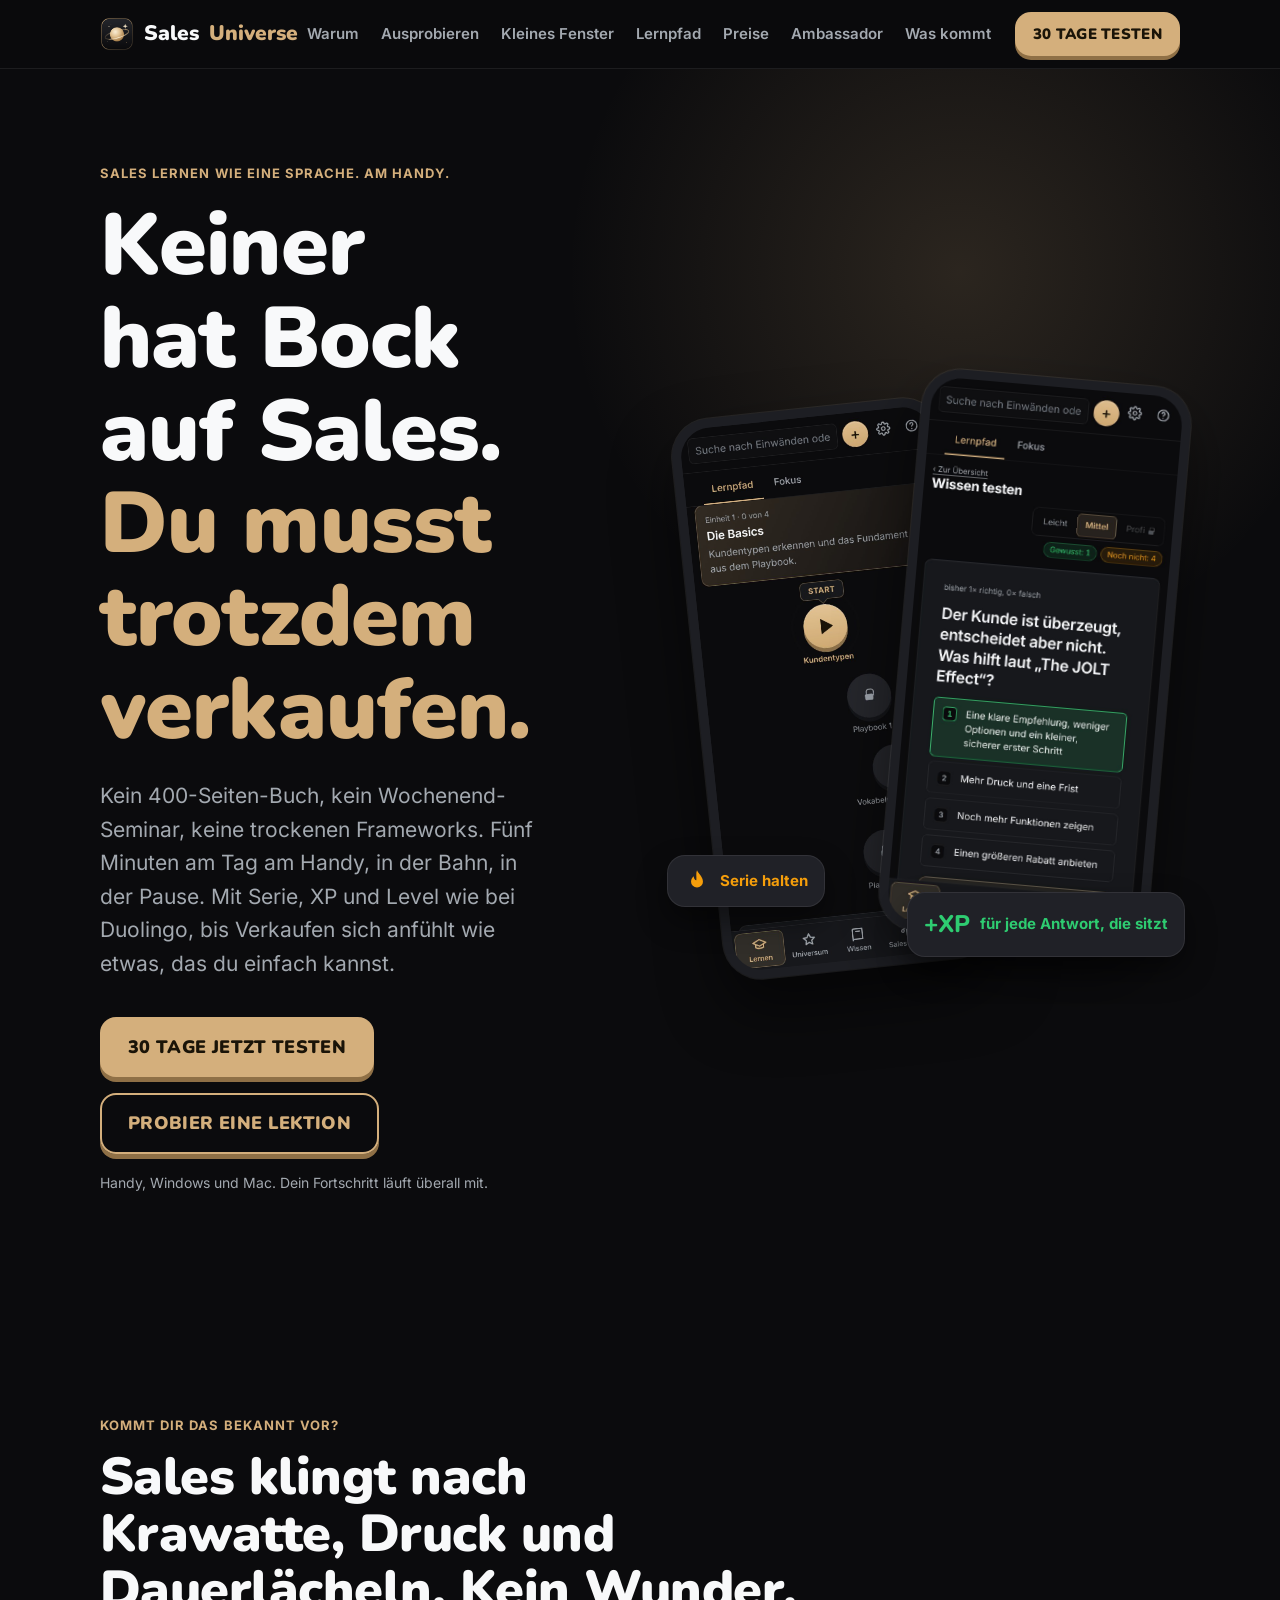
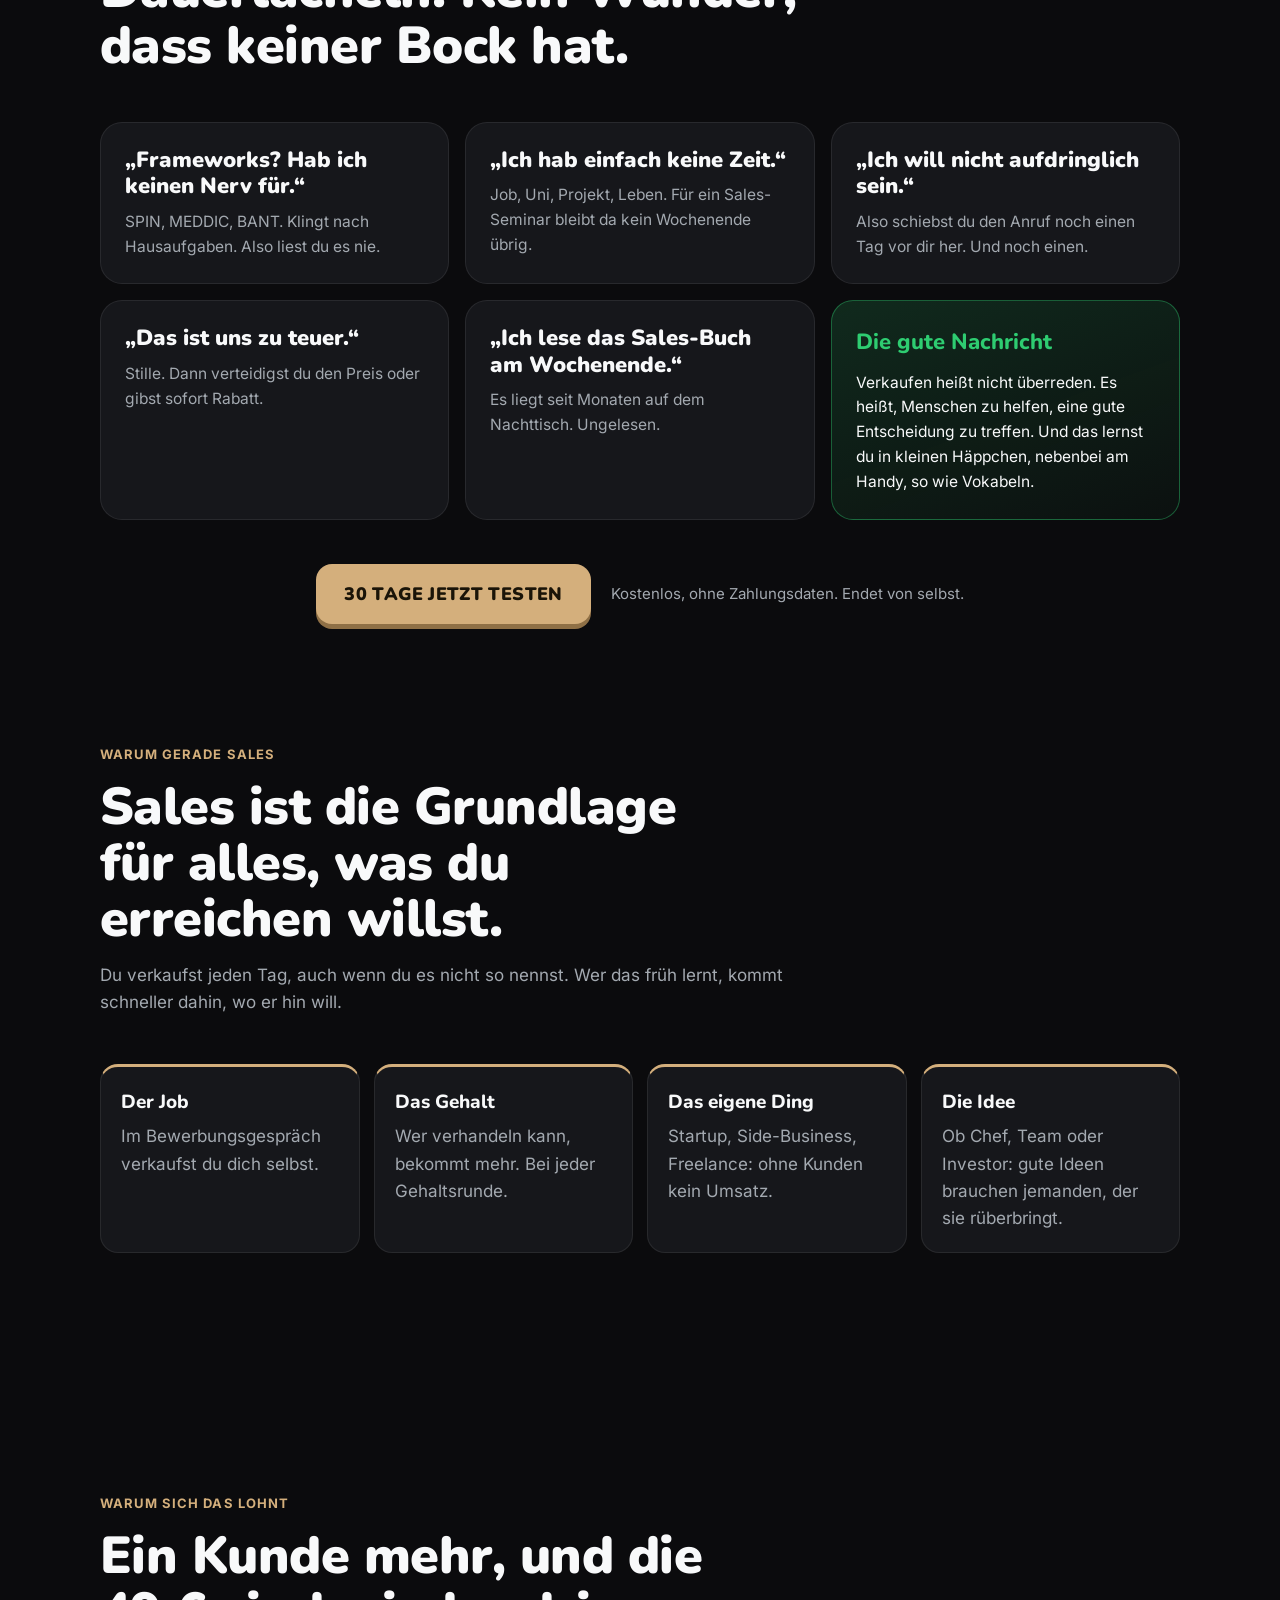
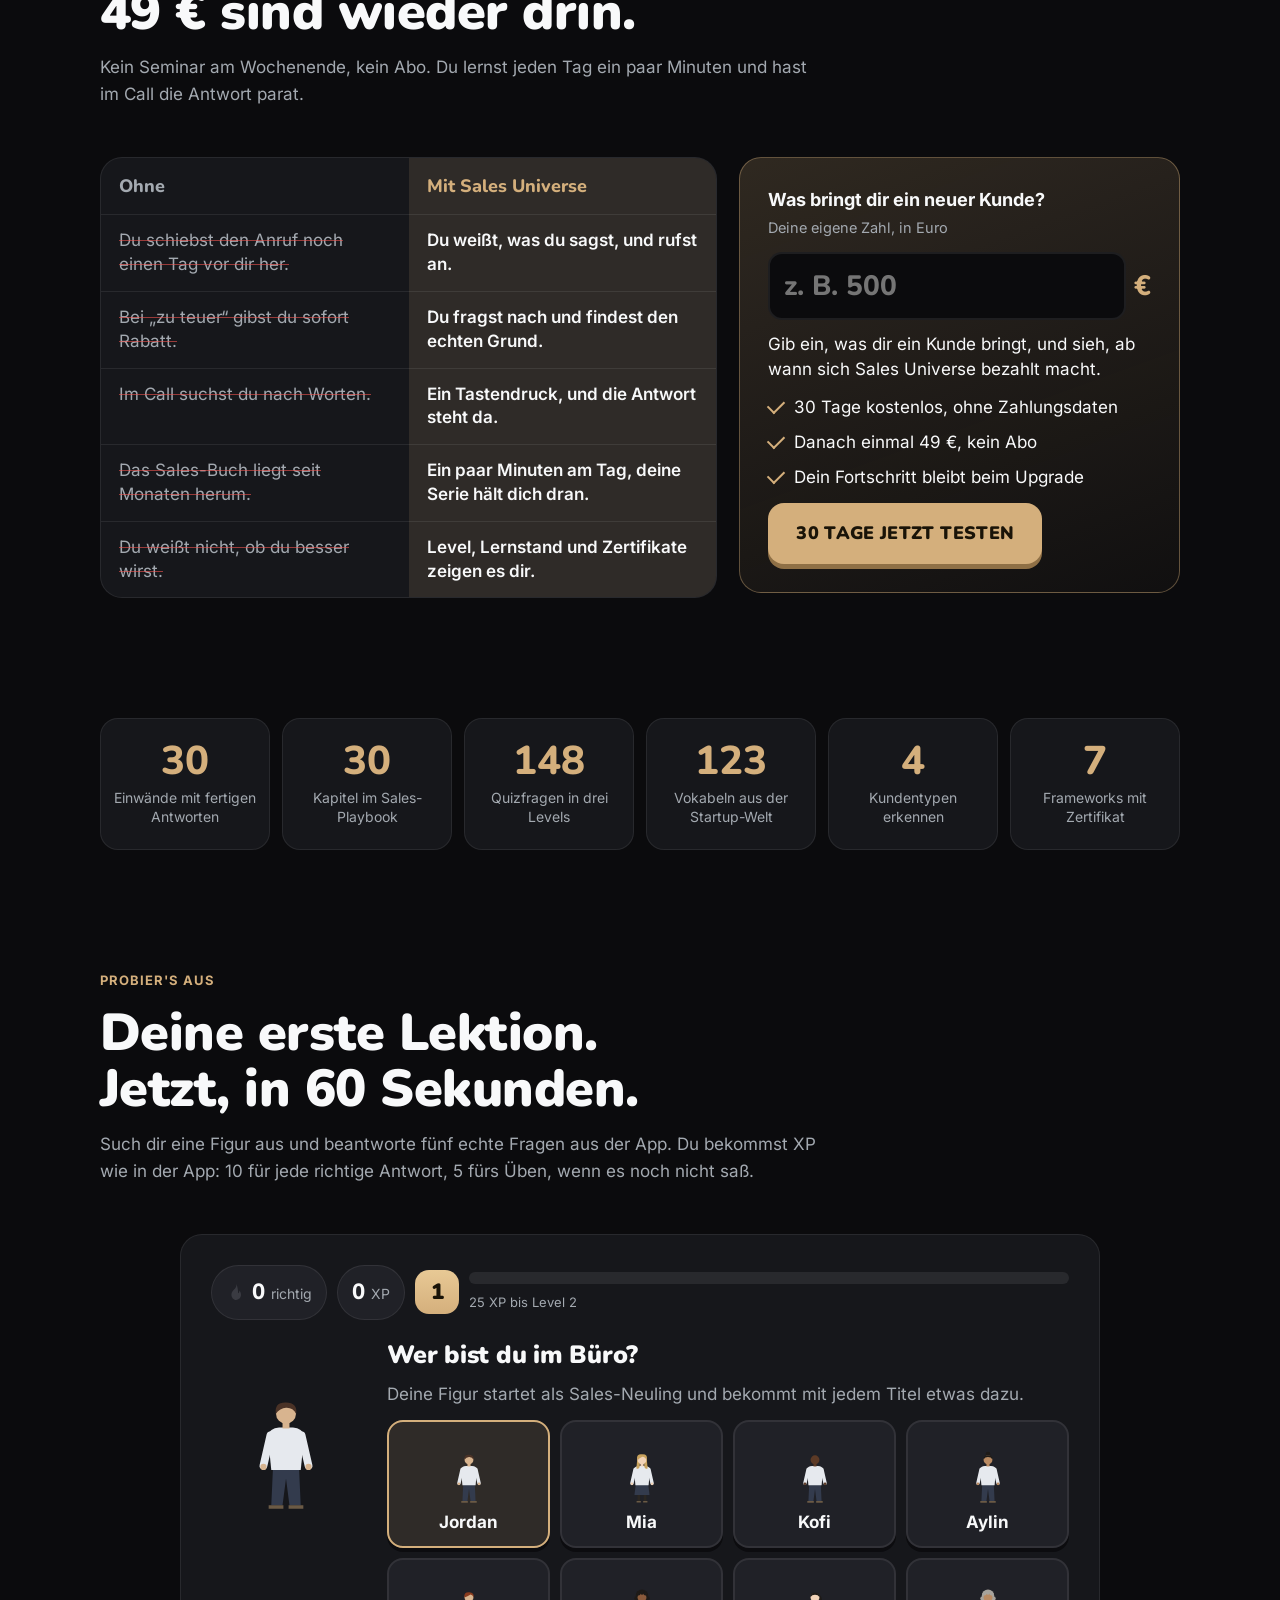
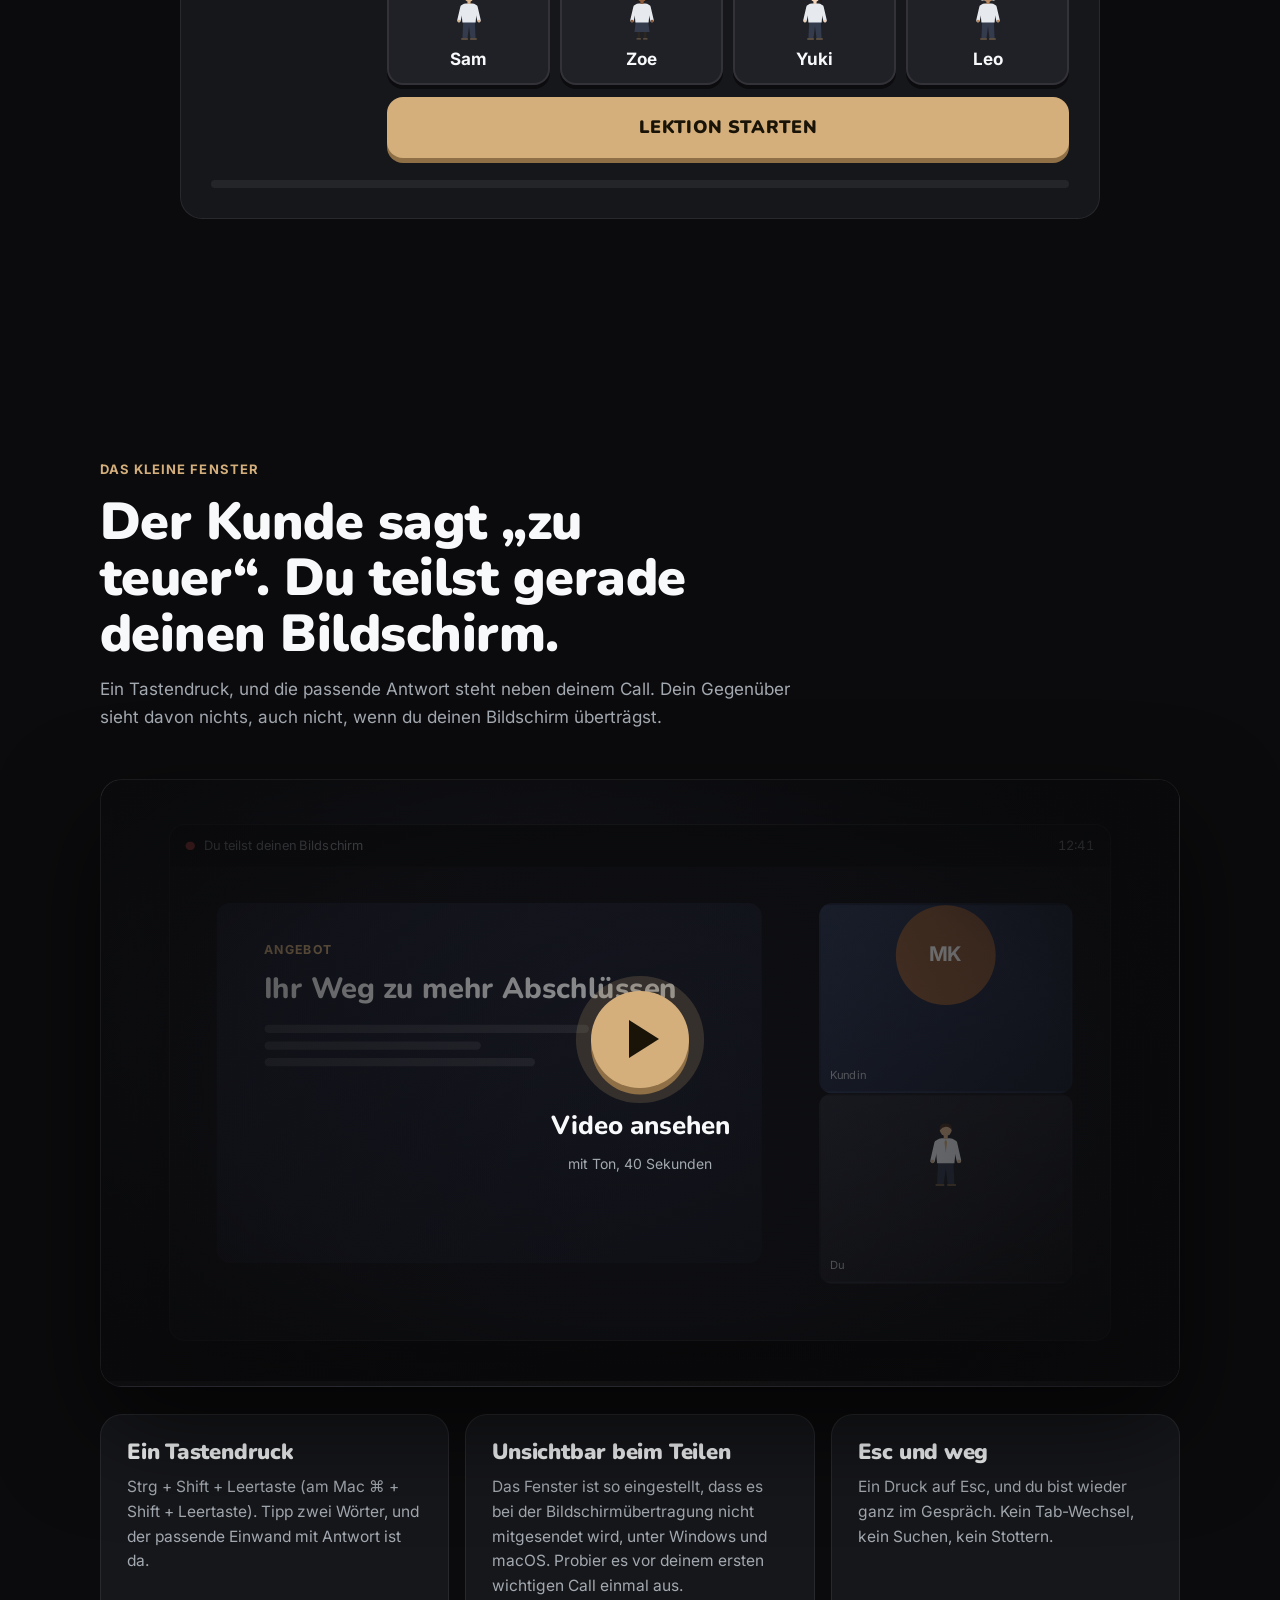
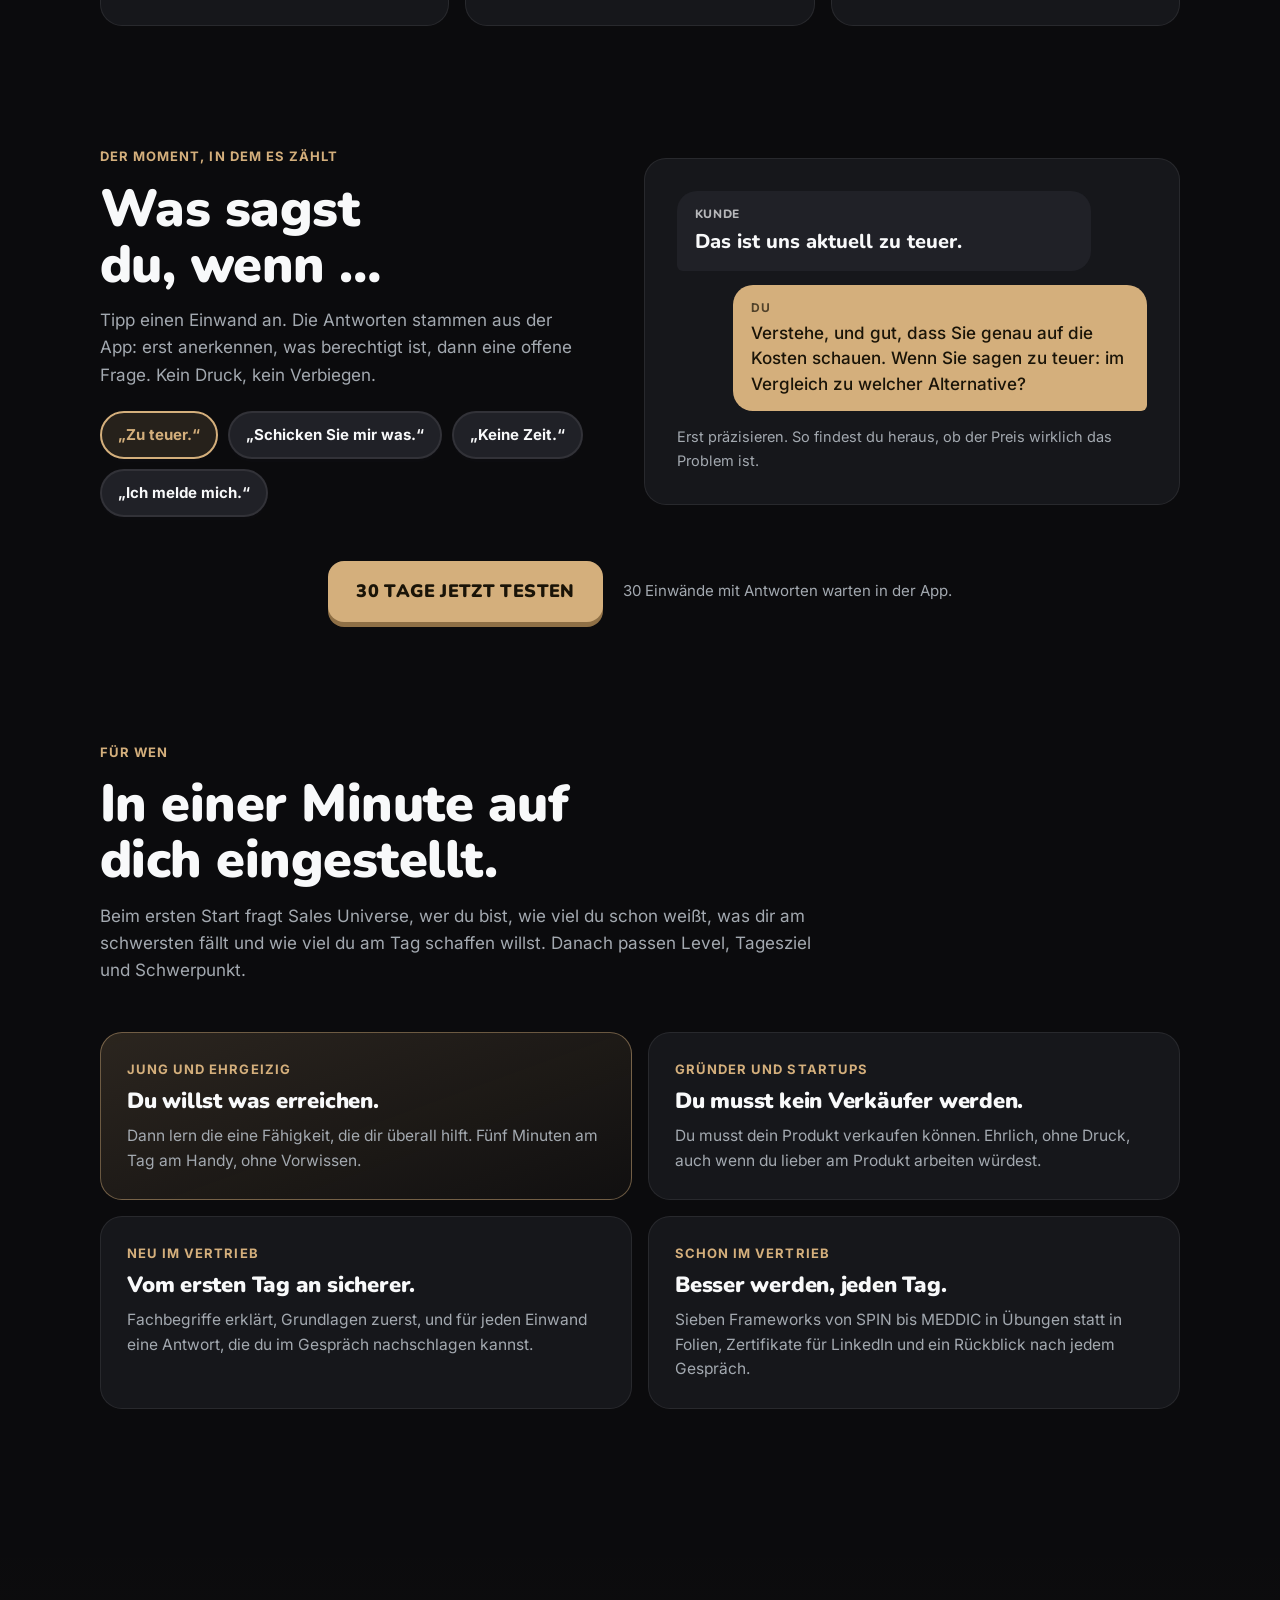
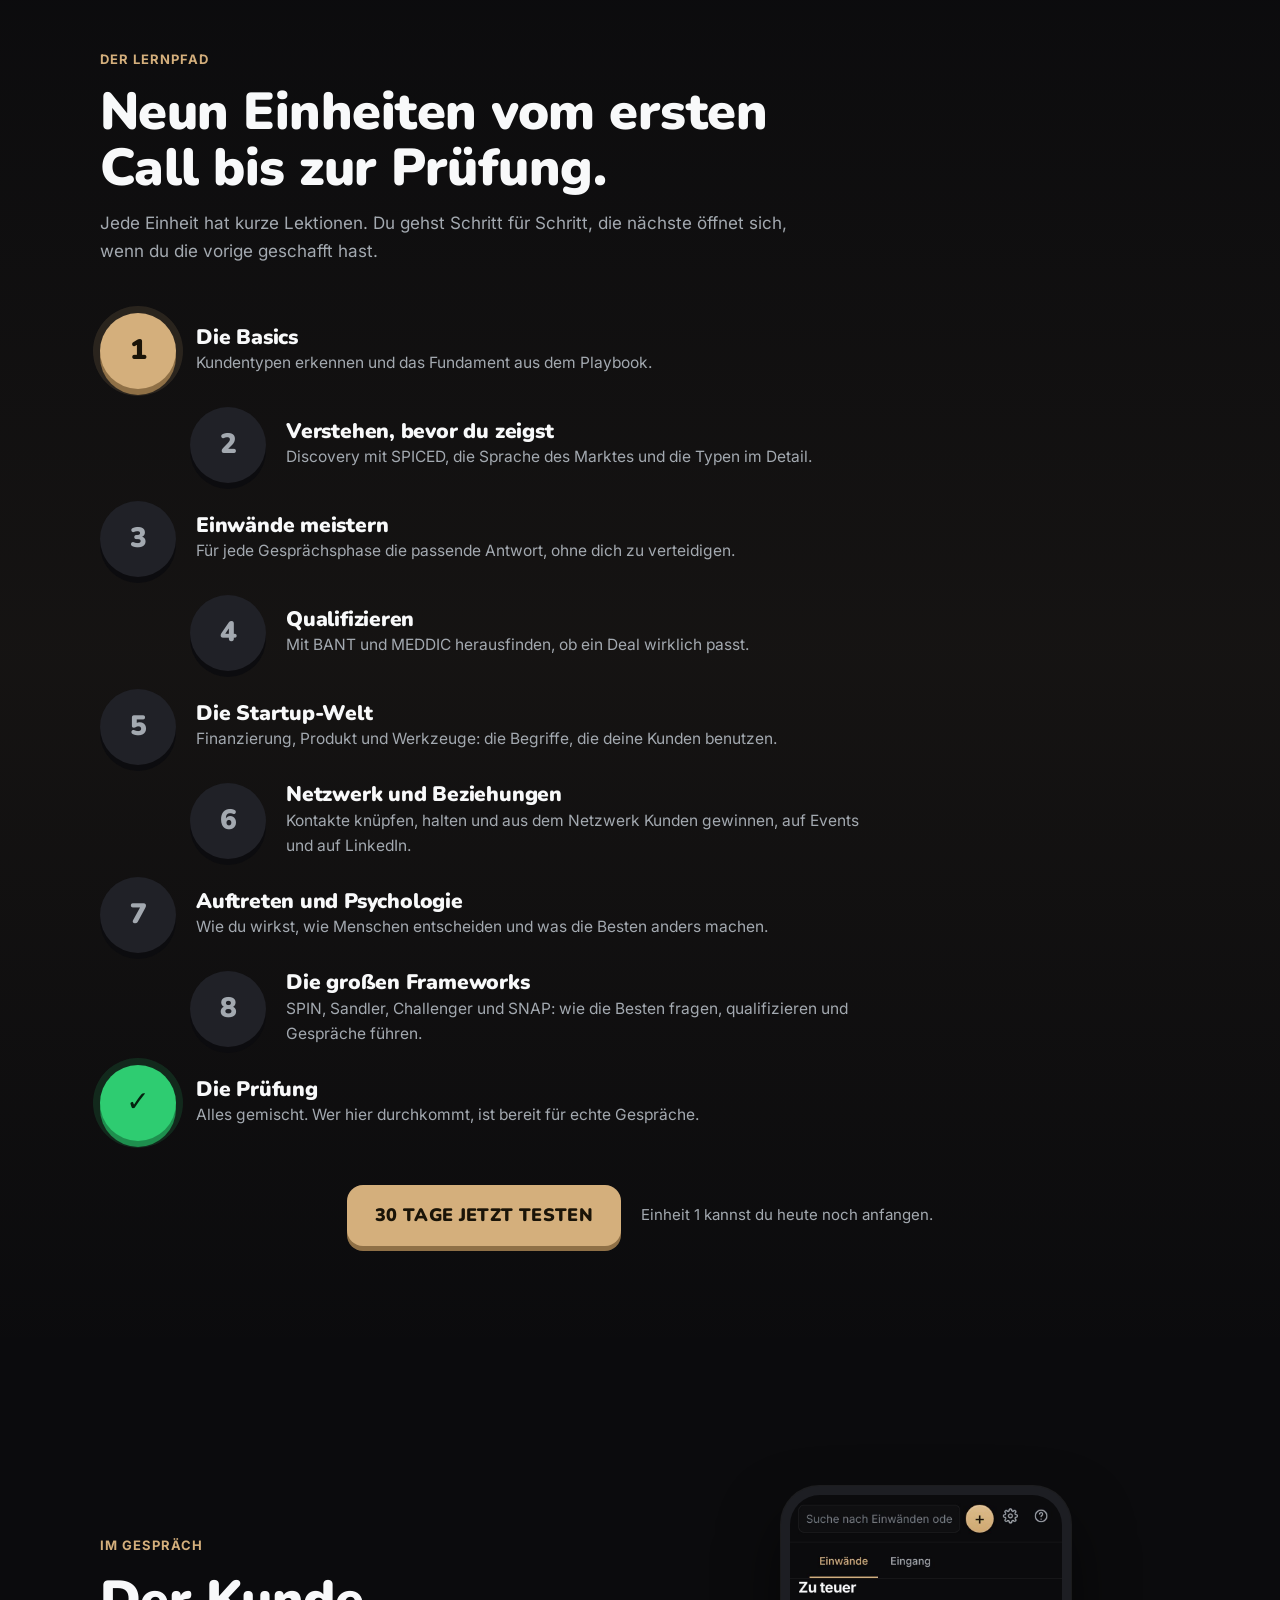
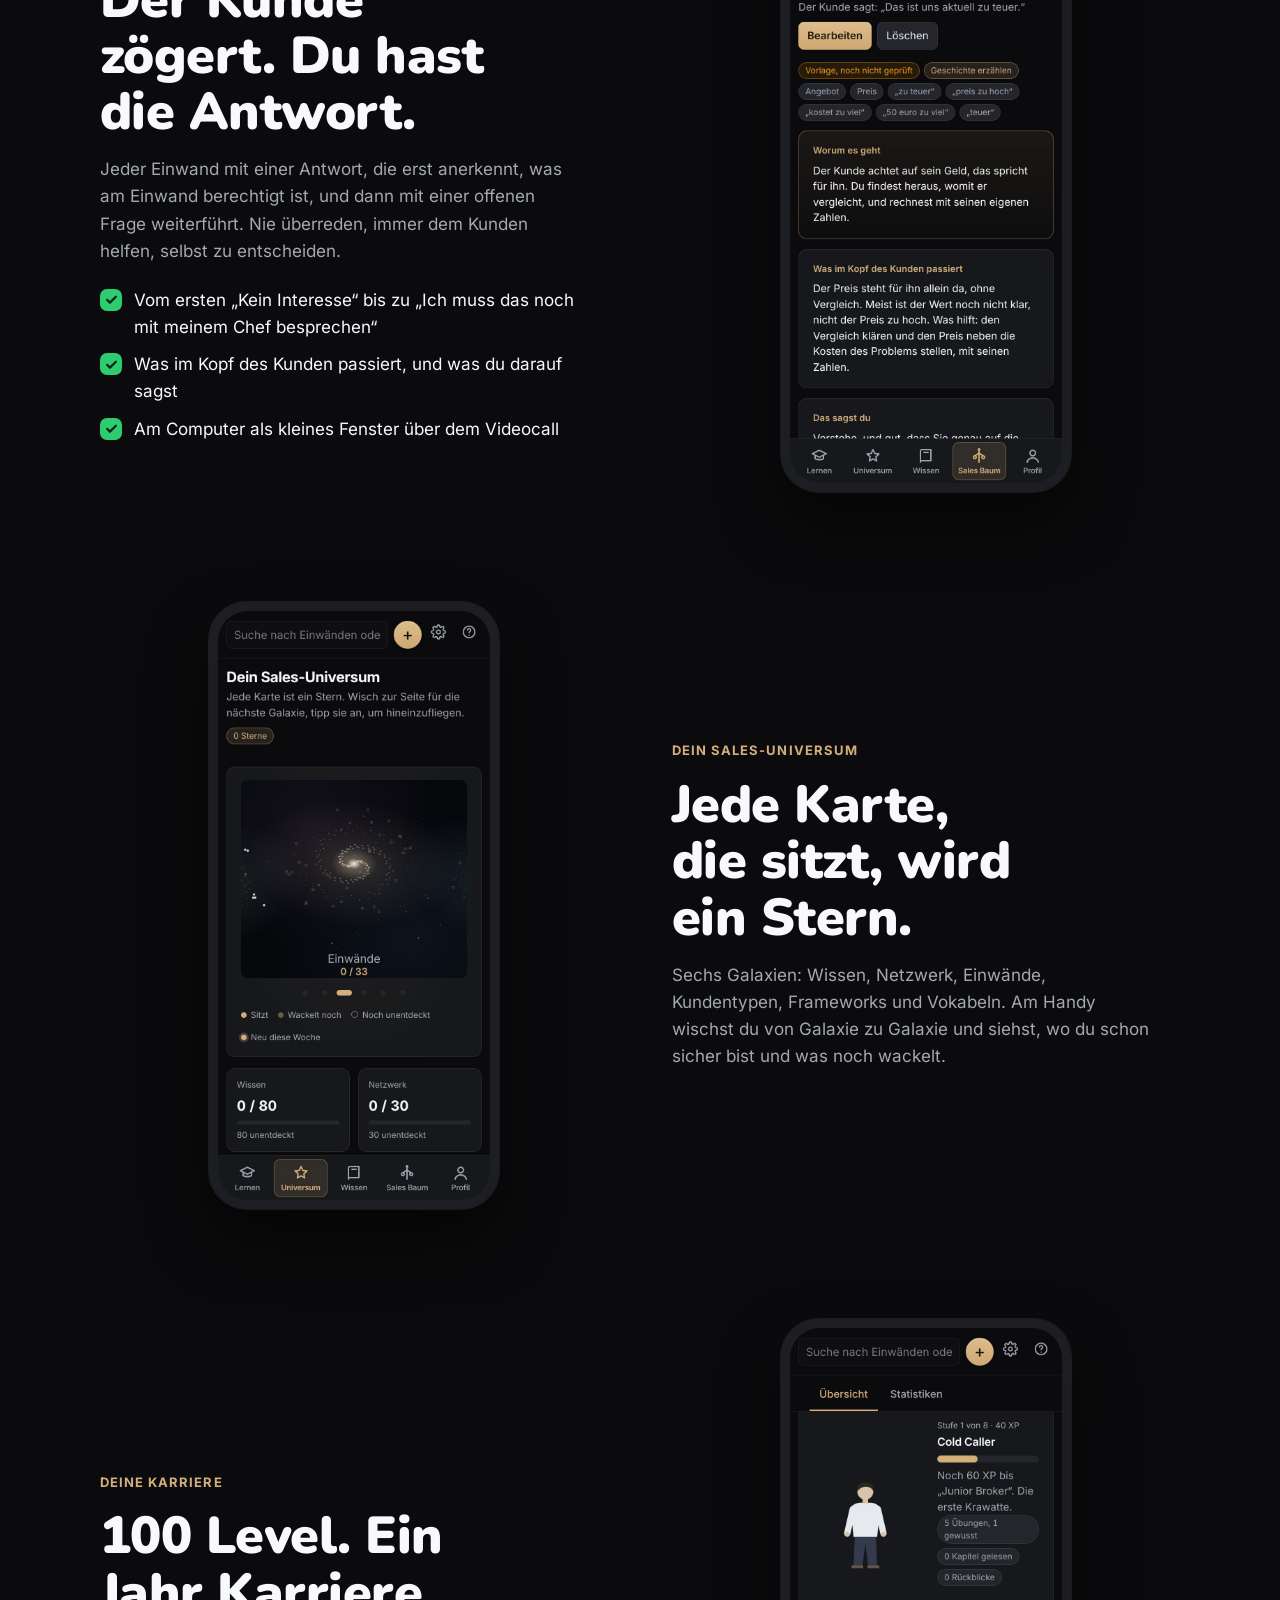
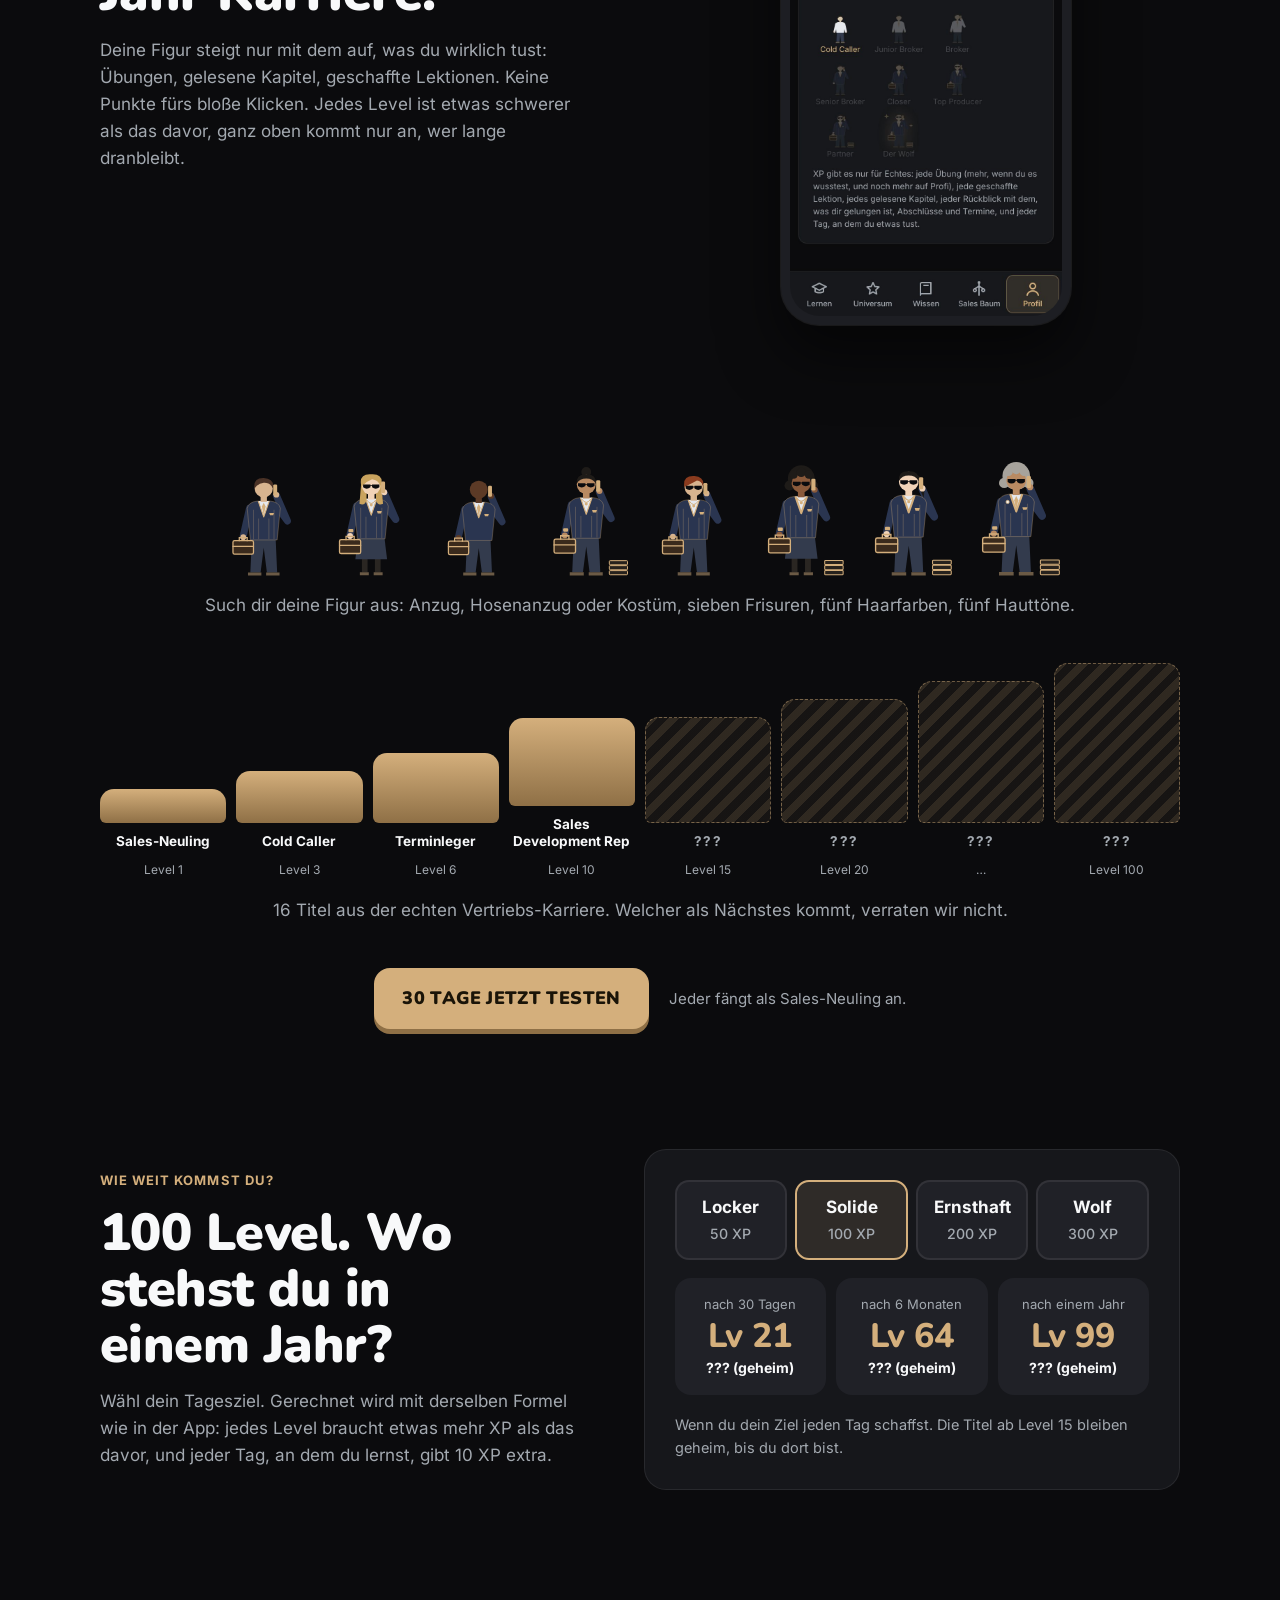
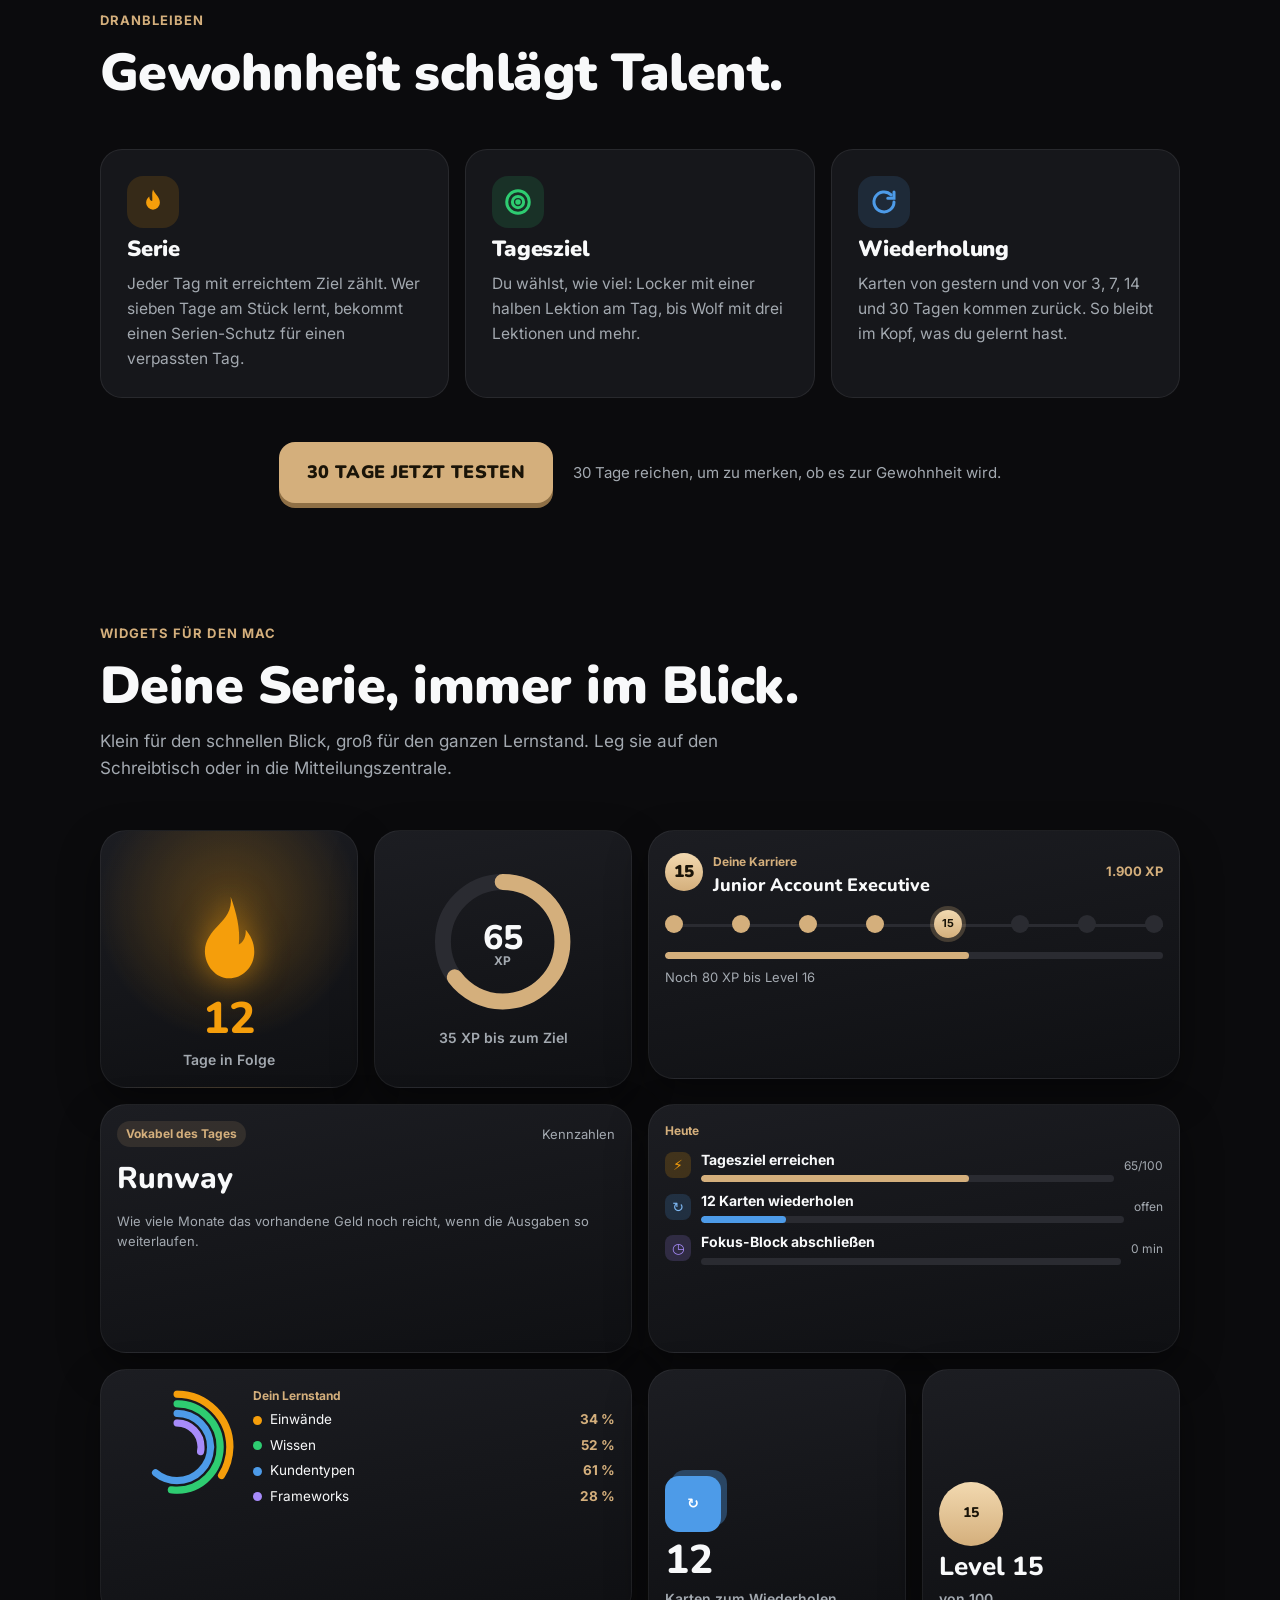
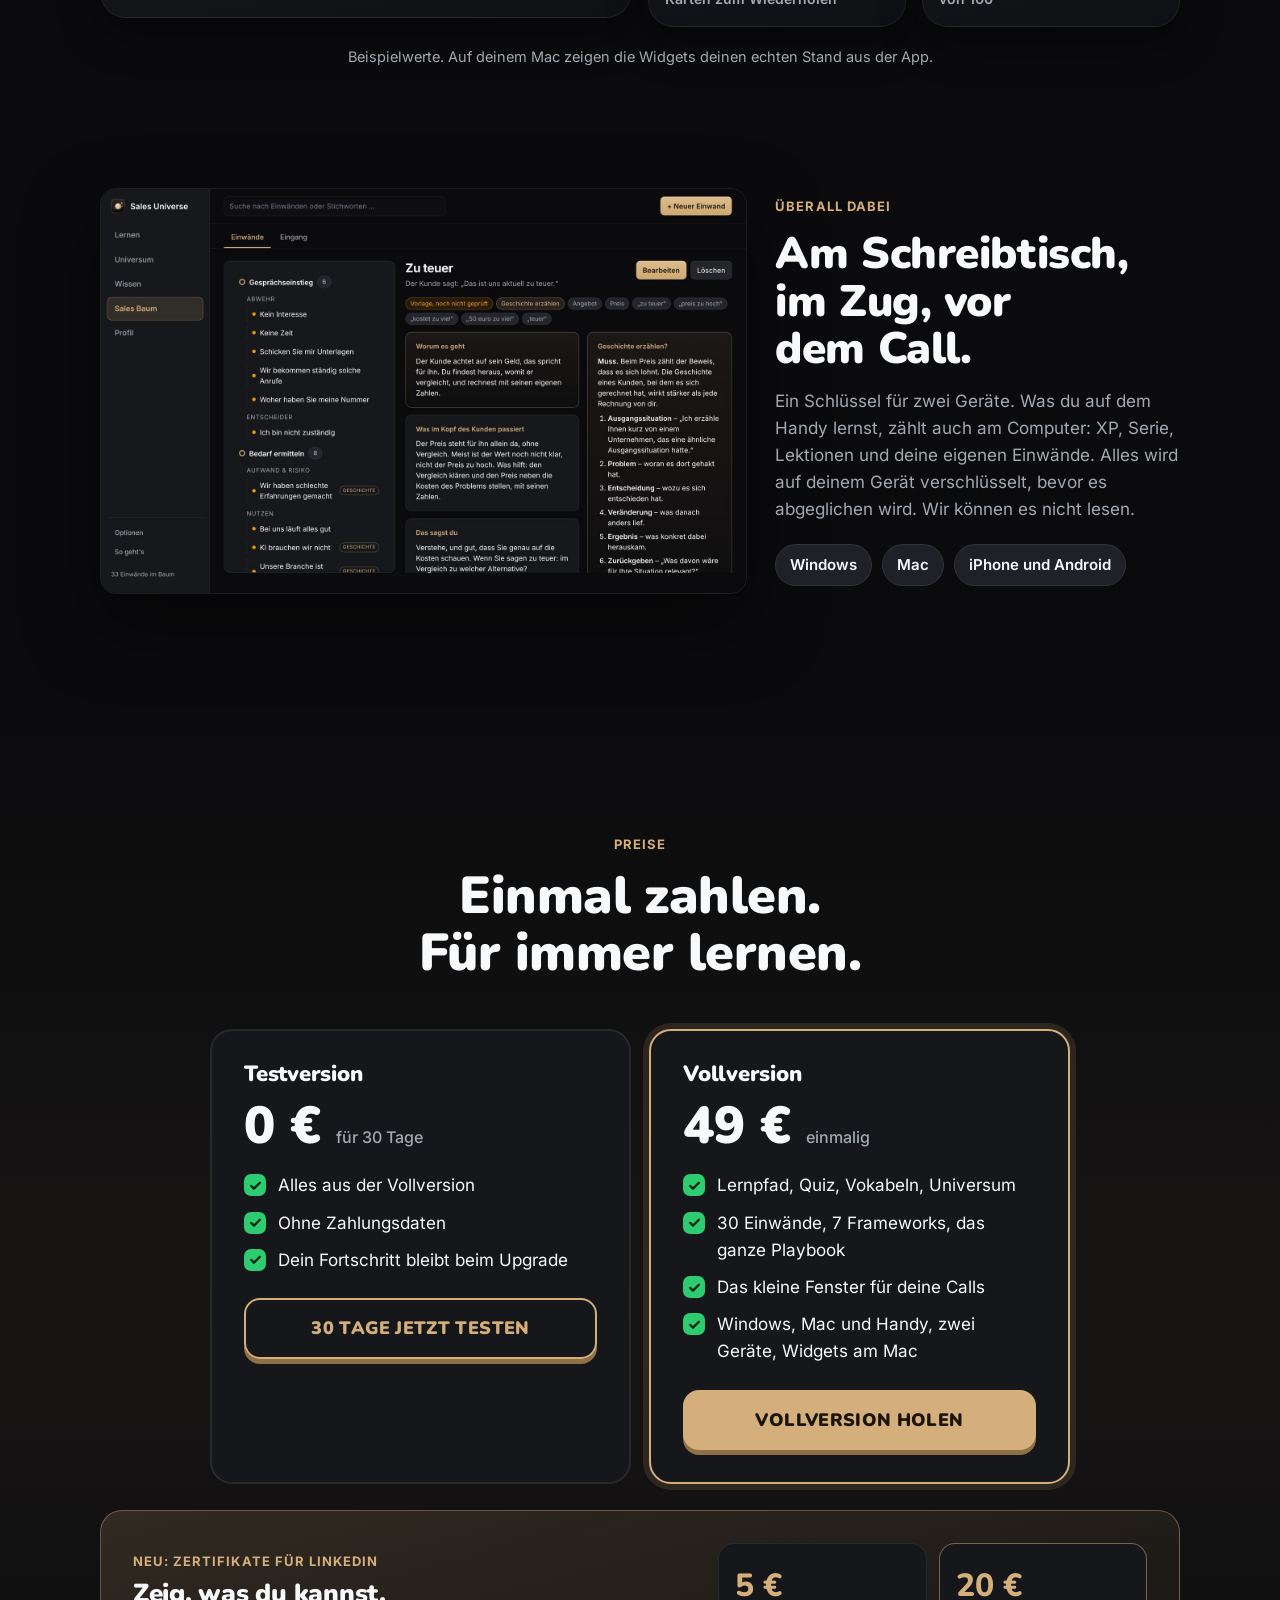
==== commit fb68e731: "Webseite: Video mit Kamerafahrt, Verkaufstexte für Einsteiger Co-Authored-By: Claude Opus 5.5 <norep" ====
--- a/webseite/index.html
+++ b/webseite/index.html
@@ -5,7 +5,7 @@
 <meta name="viewport" content="width=device-width, initial-scale=1, viewport-fit=cover">
 <title>Sales Universe</title>
 <meta name="claude:viewport-fit-sides" content="cover">
-<meta name="description" content="Keiner hat Bock auf Sales, aber wer ein Produkt hat, muss verkaufen. Sales Universe bringt dir Verkaufen bei wie eine Sprache: jeden Tag ein paar Minuten, mit Lernpfad, Serie und echten Antworten auf Einwände.">
+<meta name="description" content="Keiner hat Bock auf Sales. Sales Universe bringt dir Verkaufen bei wie Duolingo eine Sprache: fünf Minuten am Tag am Handy, mit Serie, XP und echten Antworten auf Einwände.">
 <meta name="theme-color" content="#0B0B0D">
 <link rel="icon" href="bilder/logo.png">
 <style>
@@ -68,10 +68,10 @@
 .marke img { width: 34px; height: 34px; border-radius: 9px; }
 .marke span { color: var(--gold); }
 .leiste nav { display: flex; gap: 22px; margin-left: auto; font-size: 15px; font-weight: 600; }
-.leiste nav a { text-decoration: none; color: var(--leise); }
+.leiste nav a { text-decoration: none; color: var(--leise); white-space: nowrap; }
 .leiste nav a:hover { color: var(--text); }
 .leiste .knopf { padding: 10px 18px; font-size: 15px; box-shadow: 0 4px 0 var(--gold-tief); }
-@media (max-width: 820px) { .leiste nav { display: none; } .leiste .knopf { margin-left: auto; } }
+@media (max-width: 1100px) { .leiste nav { display: none; } .leiste .knopf { margin-left: auto; } }
 .leiste .knopf { white-space: nowrap; }
 @media (max-width: 420px) { .leiste .knopf { padding: 9px 13px; font-size: 13px; } .marke { font-size: 18px; } }
 
@@ -221,73 +221,113 @@
 .planpreise span { font-size: 12.5px; color: var(--leise); }
 
 
-/* Das kleine Fenster: Video mit Stimme */
-.szene { position: relative; display: grid; grid-template-columns: 1.35fr 1fr; gap: 18px; align-items: start; padding-bottom: 92px; }
-.szenetitel { margin-bottom: 8px; font-size: 13px; font-weight: 700; letter-spacing: 0.08em; text-transform: uppercase; color: var(--leise); }
-.bildschirm { position: relative; aspect-ratio: 16 / 10; border-radius: 16px; overflow: hidden; background: #101116; border: 1px solid var(--kante); box-shadow: 0 24px 60px rgba(0, 0, 0, 0.45); transition: box-shadow 0.4s, border-color 0.4s; }
-.callleiste { position: absolute; top: 0; left: 0; right: 0; display: flex; align-items: center; gap: 8px; padding: 8px 12px; font-size: 12px; color: var(--leise); background: rgba(0, 0, 0, 0.35); z-index: 2; }
+/* Das kleine Fenster: Video mit Kamerafahrt und Stimme. Alle Maße in cqw,
+   damit es wie ein echtes Video mit der Breite skaliert. */
+.kino { position: relative; aspect-ratio: 16 / 9; container-type: inline-size; border-radius: 22px; overflow: hidden; background: radial-gradient(ellipse at 30% 20%, #1b1d27, #07070a 70%); border: 1px solid var(--kante); box-shadow: 0 40px 100px rgba(0, 0, 0, 0.6); }
+.kamera { position: absolute; inset: 0; transform-origin: 50% 50%; transition: transform 1.6s cubic-bezier(.65,0,.25,1), filter 0.8s; }
+.bildschirm { position: absolute; top: 9%; left: 8%; width: 84%; height: 82%; border-radius: 1.4cqw; overflow: hidden; background: #101116; border: 1px solid rgba(255,255,255,0.08); box-shadow: 0 2cqw 5cqw rgba(0,0,0,0.5); transition: transform 1.6s cubic-bezier(.65,0,.25,1), opacity 1s, box-shadow 0.6s, border-color 0.6s; }
+.bildschirm.kundin { transform: translateX(120%); opacity: 0; }
+.callleiste { position: absolute; top: 0; left: 0; right: 0; display: flex; align-items: center; gap: 0.8cqw; padding: 0.9cqw 1.4cqw; font-size: 1.15cqw; color: var(--leise); background: rgba(0,0,0,0.35); z-index: 2; }
 .callzeit { margin-left: auto; font-variant-numeric: tabular-nums; }
-.punkt.rot { width: 8px; height: 8px; border-radius: 50%; background: var(--rot); animation: puls 1.6s infinite; }
-.punkt.gruen { width: 8px; height: 8px; border-radius: 50%; background: var(--gruen); }
-.folie { position: absolute; left: 6%; top: 18%; width: 58%; height: 64%; border-radius: 12px; background: linear-gradient(160deg, #1d2030, #141620); padding: 6% 7%; display: grid; align-content: start; gap: 8px; }
-.folie small { color: var(--gold); font-weight: 700; font-size: clamp(9px, 1vw, 12px); letter-spacing: 0.08em; text-transform: uppercase; }
-.folie b { font-family: var(--anzeige); font-size: clamp(13px, 1.8vw, 22px); line-height: 1.15; }
-.folienbalken { display: grid; gap: 7px; margin-top: 6px; }
-.folienbalken i { display: block; height: 7px; border-radius: 4px; background: rgba(255, 255, 255, 0.12); }
-.kachel.kunde, .kachel.ich { position: absolute; right: 4%; width: 27%; aspect-ratio: 4 / 3; border-radius: 12px; display: grid; place-items: center; padding: 0; border: 2px solid transparent; transition: border-color 0.3s; }
-.kachel.kunde { top: 18%; background: linear-gradient(160deg, #2a3550, #1b2133); }
+.punkt.rot, .punkt.gruen { width: 0.8cqw; height: 0.8cqw; border-radius: 50%; }
+.punkt.rot { background: var(--rot); animation: puls 1.6s infinite; }
+.punkt.gruen { background: var(--gruen); }
+.folie { position: absolute; left: 5%; top: 15%; width: 58%; height: 70%; border-radius: 1.2cqw; background: linear-gradient(160deg, #1d2030, #141620); padding: 4% 5%; display: grid; align-content: start; gap: 1cqw; }
+.folie small { color: var(--gold); font-weight: 700; font-size: 1.1cqw; letter-spacing: 0.08em; text-transform: uppercase; }
+.folie b { font-family: var(--anzeige); font-size: 2.6cqw; line-height: 1.15; }
+.folienbalken { display: grid; gap: 0.8cqw; margin-top: 0.8cqw; }
+.folienbalken i { display: block; height: 0.7cqw; border-radius: 0.4cqw; background: rgba(255,255,255,0.12); }
+.kachel.kunde, .kachel.ich { position: absolute; right: 4%; width: 27%; aspect-ratio: 4 / 3; border-radius: 1.2cqw; display: grid; place-items: center; padding: 0; border: 0.25cqw solid transparent; transition: border-color 0.3s; }
+.kachel.kunde { top: 15%; background: linear-gradient(160deg, #2a3550, #1b2133); }
 .kachel.ich { top: 52%; background: linear-gradient(160deg, #262833, #17181d); }
-.kachel.ich img { width: 34%; height: auto; }
-.szene[data-schritt="einwand"] .kachel.kunde, .szene[data-schritt="reaktion"] .kachel.kunde, .szene[data-schritt="antwort"] .kachel.ich { border-color: var(--gruen); }
-.avatar { width: 44%; aspect-ratio: 1; border-radius: 50%; display: grid; place-items: center; background: #8a5a3b; color: #fff; font-weight: 800; font-size: clamp(11px, 1.4vw, 16px); }
-.kachel.kunde em { position: absolute; left: 8px; bottom: 6px; font-style: normal; font-size: 11px; color: var(--leise); }
-.denkblase { position: absolute; top: 8%; right: 10%; padding: 2px 8px; border-radius: 10px; background: #fff; color: #111; font-weight: 900; font-size: clamp(11px, 1.3vw, 15px); opacity: 0; transform: scale(0.6); transition: opacity 0.3s, transform 0.3s; }
-.szene[data-schritt="stille"] .denkblase { opacity: 1; transform: scale(1); animation: wackeln 0.5s ease-in-out infinite alternate; }
-@keyframes wackeln { to { transform: rotate(6deg) scale(1.05); } }
-.untertitel { position: absolute; left: 50%; bottom: 7%; transform: translate(-50%, 8px); width: max-content; max-width: 88%; padding: 7px 12px; border-radius: 10px; background: rgba(0, 0, 0, 0.78); font-size: clamp(11px, 1.3vw, 14px); opacity: 0; transition: opacity 0.35s, transform 0.35s; z-index: 2; }
-.szene[data-schritt="einwand"] .untertitel.kunde, .szene[data-schritt="stille"] .untertitel.kunde, .szene[data-schritt="antwort"] .untertitel.du, .szene[data-schritt="reaktion"] .untertitel.kunde2 { opacity: 1; transform: translate(-50%, 0); }
-.taste { position: absolute; left: 36%; top: 46%; transform: translate(-50%, -50%) scale(0.9); display: flex; gap: 6px; align-items: center; padding: 10px 14px; border-radius: 14px; background: rgba(11, 11, 13, 0.9); border: 1px solid var(--gold); color: var(--leise); opacity: 0; transition: opacity 0.25s, transform 0.25s; z-index: 4; }
-.taste kbd { font: inherit; font-weight: 700; color: var(--text); padding: 4px 9px; border-radius: 8px; background: var(--flaeche-hoch); border: 1px solid var(--kante); box-shadow: 0 3px 0 #000; font-size: clamp(11px, 1.2vw, 14px); }
-.szene[data-schritt="taste"] .taste:not(.esc), .szene[data-schritt="esc"] .taste.esc { opacity: 1; transform: translate(-50%, -50%) scale(1); }
-.szene[data-schritt="taste"] .taste kbd, .szene[data-schritt="esc"] .taste kbd { animation: druck 0.5s 0.3s; }
-@keyframes druck { 50% { transform: translateY(3px); box-shadow: 0 0 0 #000; } }
-.mini { position: absolute; right: 3%; top: 12%; width: 40%; padding: 10px 12px; border-radius: 14px; background: rgba(23, 24, 27, 0.97); border: 1px solid var(--gold); box-shadow: 0 18px 40px rgba(0, 0, 0, 0.6), 0 0 0 4px rgba(212, 175, 124, 0.12); display: grid; gap: 6px; font-size: clamp(10px, 1.1vw, 13px); opacity: 0; transform: translateY(-10px) scale(0.96); transition: opacity 0.35s, transform 0.35s; z-index: 3; }
-.szene[data-schritt="fenster"] .mini, .szene[data-schritt="unsichtbar"] .mini, .szene[data-schritt="antwort"] .mini, .szene[data-schritt="reaktion"] .mini { opacity: 1; transform: none; }
-.minikopf { display: flex; align-items: center; gap: 6px; font-weight: 700; color: var(--gold); }
+.kachel.ich img { width: 30%; height: auto; }
+.kachel em { position: absolute; left: 0.8cqw; bottom: 0.6cqw; font-style: normal; font-size: 1cqw; color: var(--leise); }
+.avatar { width: 40%; aspect-ratio: 1; border-radius: 50%; display: grid; place-items: center; background: #8a5a3b; color: #fff; font-weight: 800; font-size: 1.8cqw; position: relative; z-index: 1; }
+.sprechring { position: absolute; width: 40%; aspect-ratio: 1; border-radius: 50%; border: 0.3cqw solid var(--gruen); opacity: 0; }
+.kino[data-schritt="einwand"] .sprechring, .kino[data-schritt="reaktion"] .sprechring { animation: sprechen 1s ease-out infinite; }
+@keyframes sprechen { 0% { opacity: 0.9; transform: scale(1); } 100% { opacity: 0; transform: scale(1.6); } }
+.kino[data-schritt="einwand"] .kachel.kunde, .kino[data-schritt="reaktion"] .kachel.kunde, .kino[data-schritt="antwort"] .kachel.ich { border-color: var(--gruen); }
+.denkblase { position: absolute; top: 8%; right: 10%; padding: 0.2cqw 0.8cqw; border-radius: 1cqw; background: #fff; color: #111; font-weight: 900; font-size: 1.6cqw; opacity: 0; transform: scale(0.6); transition: opacity 0.3s, transform 0.3s; }
+.kino[data-schritt="stille"] .denkblase { opacity: 1; transform: scale(1); animation: wackeln 0.5s ease-in-out infinite alternate; }
+@keyframes wackeln { to { transform: rotate(8deg) scale(1.08); } }
+.sprechblase { position: absolute; max-width: 42%; padding: 1cqw 1.4cqw; border-radius: 1.4cqw; background: #fff; color: #111; font-weight: 700; font-size: 1.7cqw; line-height: 1.3; opacity: 0; transform: translateY(1cqw) scale(0.95); transition: opacity 0.4s, transform 0.4s; z-index: 3; box-shadow: 0 1cqw 3cqw rgba(0,0,0,0.4); }
+.sprechblase.kunde, .sprechblase.kunde2 { right: 33%; top: 18%; border-bottom-right-radius: 0.2cqw; }
+.sprechblase.du { right: 33%; top: 56%; background: var(--gold); border-bottom-right-radius: 0.2cqw; }
+.kino[data-schritt="einwand"] .sprechblase.kunde, .kino[data-schritt="stille"] .sprechblase.kunde, .kino[data-schritt="antwort"] .sprechblase.du, .kino[data-schritt="reaktion"] .sprechblase.kunde2 { opacity: 1; transform: none; }
+.mini { position: absolute; right: 3%; top: 11%; width: 38%; padding: 1.2cqw 1.4cqw; border-radius: 1.4cqw; background: rgba(23,24,27,0.97); border: 0.15cqw solid var(--gold); box-shadow: 0 2cqw 4cqw rgba(0,0,0,0.6), 0 0 0 0.5cqw rgba(212,175,124,0.14); display: grid; gap: 0.7cqw; font-size: 1.3cqw; opacity: 0; transform: translateY(-1.5cqw) scale(0.94); transition: opacity 0.45s, transform 0.45s cubic-bezier(.2,.9,.3,1.3); z-index: 4; }
+.kino[data-schritt="fenster"] .mini, .kino[data-schritt="unsichtbar"] .mini, .kino[data-schritt="antwort"] .mini, .kino[data-schritt="reaktion"] .mini { opacity: 1; transform: none; }
+.minikopf { display: flex; align-items: center; gap: 0.6cqw; font-weight: 700; color: var(--gold); }
 .minikopf small { margin-left: auto; color: var(--leise); font-weight: 500; }
-.minipunkt { width: 8px; height: 8px; border-radius: 50%; background: var(--gold); }
-.minisuche { padding: 5px 8px; border-radius: 8px; background: var(--flaeche-hoch); color: var(--leise); }
-.cursor { display: inline-block; width: 1px; height: 1em; margin-left: 2px; vertical-align: -2px; background: var(--gold); animation: blinken 1s steps(2) infinite; }
+.minipunkt { width: 0.8cqw; height: 0.8cqw; border-radius: 50%; background: var(--gold); }
+.minisuche { padding: 0.5cqw 0.8cqw; border-radius: 0.8cqw; background: var(--flaeche-hoch); color: var(--text); }
+.tippen { display: inline-block; overflow: hidden; white-space: nowrap; vertical-align: bottom; width: 0; }
+.kino[data-schritt="fenster"] .tippen { animation: tippen 0.9s steps(8) 0.2s forwards; }
+.kino[data-schritt="unsichtbar"] .tippen, .kino[data-schritt="antwort"] .tippen, .kino[data-schritt="reaktion"] .tippen { width: 8ch; }
+@keyframes tippen { to { width: 8ch; } }
+.cursor { display: inline-block; width: 0.1cqw; height: 1em; margin-left: 0.2cqw; vertical-align: -0.15em; background: var(--gold); animation: blinken 1s steps(2) infinite; }
 @keyframes blinken { 50% { opacity: 0; } }
 .mini b { font-size: 1.15em; }
 .mini p { color: var(--text); line-height: 1.4; }
-.minichips { display: flex; gap: 4px; flex-wrap: wrap; }
-.minichips span { padding: 2px 7px; border-radius: 999px; border: 1px solid var(--kante); color: var(--leise); font-size: 0.9em; }
-.unsichtbar { position: absolute; right: 4%; top: 18%; width: 34%; padding: 10px; border-radius: 12px; border: 1px dashed rgba(46, 204, 113, 0.5); color: var(--gruen); font-size: clamp(10px, 1.1vw, 13px); font-weight: 700; text-align: center; opacity: 0; transition: opacity 0.35s; }
-.szene[data-schritt="unsichtbar"] .unsichtbar, .szene[data-schritt="antwort"] .unsichtbar, .szene[data-schritt="reaktion"] .unsichtbar { opacity: 1; }
-.szene[data-schritt="unsichtbar"] .bildschirm.kundin { border-color: var(--gruen); box-shadow: 0 0 0 4px rgba(46, 204, 113, 0.25), 0 24px 60px rgba(0, 0, 0, 0.45); }
-.erzaehler { position: absolute; left: 0; right: 0; bottom: 18px; min-height: 52px; display: grid; place-items: center; text-align: center; font-size: clamp(15px, 1.7vw, 19px); font-weight: 600; color: var(--text); padding: 0 60px; }
-.erzaehler:empty { display: none; }
-.szeneende { position: absolute; inset: 0 0 92px 0; border-radius: 18px; display: grid; place-content: center; gap: 12px; text-align: center; background: radial-gradient(circle at 50% 40%, rgba(212, 175, 124, 0.25), rgba(11, 11, 13, 0.94) 65%); opacity: 0; pointer-events: none; transition: opacity 0.5s; z-index: 6; }
-.szeneende b { font-family: var(--anzeige); font-size: clamp(24px, 3.4vw, 42px); line-height: 1.15; }
-.szeneende span { color: var(--gold); font-weight: 700; letter-spacing: 0.06em; }
-.szene[data-schritt="ende"] .szeneende { opacity: 1; }
-.szenestart { position: absolute; inset: 0 0 92px 0; z-index: 7; display: grid; place-content: center; justify-items: center; gap: 6px; border: 0; border-radius: 18px; background: rgba(11, 11, 13, 0.55); backdrop-filter: blur(2px); color: var(--text); cursor: pointer; font: inherit; }
-.szenestart .dreieck { width: 84px; height: 84px; border-radius: 50%; background: var(--gold); box-shadow: 0 6px 0 var(--gold-tief), 0 0 0 10px rgba(212, 175, 124, 0.18); position: relative; margin-bottom: 8px; }
-.szenestart .dreieck::after { content: ''; position: absolute; left: 34px; top: 26px; border-left: 26px solid #1a1408; border-top: 16px solid transparent; border-bottom: 16px solid transparent; }
-.szenestart b { font-family: var(--anzeige); font-size: 22px; }
-.szenestart small { color: var(--leise); }
-.szene.laeuft .szenestart { display: none; }
-.szenesteuer { position: absolute; right: 0; bottom: 30px; display: flex; gap: 6px; z-index: 8; }
-.szenesteuer button { width: 36px; height: 36px; border-radius: 50%; border: 1px solid var(--kante); background: var(--flaeche); color: var(--leise); cursor: pointer; font-size: 13px; }
-.szene:not(.laeuft) .szenesteuer { display: none; }
+.minichips { display: flex; gap: 0.4cqw; flex-wrap: wrap; }
+.minichips span { padding: 0.2cqw 0.7cqw; border-radius: 999px; border: 1px solid var(--kante); color: var(--leise); font-size: 0.9em; }
+.unsichtbar { position: absolute; right: 4%; top: 15%; width: 30%; padding: 1.4cqw; border-radius: 1.2cqw; border: 0.15cqw dashed rgba(46,204,113,0.6); color: var(--gruen); font-size: 1.4cqw; text-align: center; display: grid; gap: 0.3cqw; }
+.unsichtbar b { font-size: 1.9cqw; }
+/* Kamerafahrten je Schritt */
+.kino[data-schritt="intro"] .kamera { transform: scale(1.25); filter: blur(0.4cqw) brightness(0.5); }
+.kino[data-schritt="start"] .kamera { transform: scale(1.04); }
+.kino[data-schritt="einwand"] .kamera { transform: scale(1.45) translate(-6%, 11%); }
+.kino[data-schritt="stille"] .kamera { transform: scale(1.6) translate(-12%, -8%); animation: zittern 0.35s ease-in-out 3; }
+@keyframes zittern { 25% { translate: 0.3cqw 0; } 75% { translate: -0.3cqw 0; } }
+.kino[data-schritt="taste"] .kamera { transform: scale(0.96); filter: brightness(0.55); }
+.kino[data-schritt="fenster"] .kamera { transform: scale(1.7) translate(-16%, 14%); }
+.kino[data-schritt="unsichtbar"] .bildschirm.du { transform: translateX(-27%) scale(0.56); }
+.kino[data-schritt="unsichtbar"] .bildschirm.kundin { transform: translateX(27%) scale(0.56); opacity: 1; border-color: var(--gruen); box-shadow: 0 0 0 0.6cqw rgba(46,204,113,0.25), 0 2cqw 5cqw rgba(0,0,0,0.5); }
+.kino[data-schritt="antwort"] .kamera { transform: scale(1.35) translate(-6%, -6%); }
+.kino[data-schritt="reaktion"] .kamera { transform: scale(1.55) translate(-12%, 12%); }
+.kino[data-schritt="esc"] .kamera { transform: scale(1); filter: brightness(0.6); }
+.kino[data-schritt="ende"] .kamera { transform: scale(1.3); filter: blur(0.5cqw) brightness(0.35); }
+/* Tasten groß in der Mitte */
+.tasten { position: absolute; left: 50%; top: 50%; transform: translate(-50%, -50%) scale(0.8); display: flex; gap: 1cqw; align-items: center; color: var(--leise); font-size: 2.4cqw; opacity: 0; transition: opacity 0.3s, transform 0.4s cubic-bezier(.2,.9,.3,1.4); z-index: 5; }
+.tasten i { font-style: normal; }
+.tasten kbd { font: inherit; font-weight: 800; color: var(--text); padding: 1.2cqw 2cqw; border-radius: 1.2cqw; background: linear-gradient(180deg, #2a2b31, #1b1c21); border: 1px solid rgba(255,255,255,0.14); box-shadow: 0 0.6cqw 0 #000, 0 0 3cqw rgba(212,175,124,0.25); }
+.kino[data-schritt="taste"] .tasten:not(.esc), .kino[data-schritt="esc"] .tasten.esc { opacity: 1; transform: translate(-50%, -50%) scale(1); }
+.kino[data-schritt="taste"] .tasten kbd, .kino[data-schritt="esc"] .tasten kbd { animation: druck 0.45s 0.6s; }
+@keyframes druck { 50% { transform: translateY(0.5cqw); box-shadow: 0 0 0 #000, 0 0 5cqw rgba(212,175,124,0.6); } }
+.vignette { position: absolute; inset: 0; pointer-events: none; background: radial-gradient(ellipse at center, transparent 55%, rgba(0,0,0,0.65)); transition: background 0.6s; z-index: 6; }
+.kino[data-schritt="stille"] .vignette { background: radial-gradient(ellipse at center, transparent 40%, rgba(120,20,20,0.55)); animation: puls 1s infinite; }
+.titelkarte, .kinoende { position: absolute; inset: 0; display: grid; place-content: center; justify-items: center; gap: 1.4cqw; text-align: center; opacity: 0; pointer-events: none; transition: opacity 0.8s; z-index: 7; padding: 0 8cqw; }
+.titelkarte small, .kinoende small { color: var(--gold); font-weight: 800; letter-spacing: 0.3em; text-transform: uppercase; font-size: 1.3cqw; }
+.titelkarte b, .kinoende b { font-family: var(--anzeige); font-size: 4.6cqw; line-height: 1.12; }
+.kino[data-schritt="intro"] .titelkarte { opacity: 1; }
+.kino[data-schritt="intro"] .titelkarte b { animation: herein 2.6s ease-out; }
+@keyframes herein { from { letter-spacing: 0.12em; opacity: 0; } to { letter-spacing: normal; opacity: 1; } }
+.kino[data-schritt="ende"] .kinoende { opacity: 1; pointer-events: auto; }
+.kinoende .knopf { font-size: 1.6cqw; }
+.untertitel { position: absolute; left: 0; right: 0; bottom: 0; padding: 5cqw 8cqw 3.2cqw; text-align: center; font-size: 2cqw; font-weight: 600; line-height: 1.35; color: #fff; text-shadow: 0 0.2cqw 1cqw rgba(0,0,0,0.9); background: linear-gradient(transparent, rgba(0,0,0,0.75)); z-index: 8; pointer-events: none; }
+.untertitel:empty, .kino[data-schritt="ende"] .untertitel, .kino[data-schritt="intro"] .untertitel { display: none; }
+.kinofortschritt { position: absolute; left: 0; right: 0; bottom: 0; height: 0.45cqw; background: rgba(255,255,255,0.08); z-index: 9; }
+.kinofortschritt span { display: block; height: 100%; width: 0; background: var(--gold); transition: width 0.4s linear; }
+.szenestart { position: absolute; inset: 0; z-index: 10; display: grid; place-content: center; justify-items: center; gap: 0.6cqw; border: 0; background: radial-gradient(circle, rgba(11,11,13,0.4), rgba(11,11,13,0.8)); color: var(--text); cursor: pointer; font: inherit; }
+.szenestart .dreieck { width: 9cqw; height: 9cqw; min-width: 64px; min-height: 64px; border-radius: 50%; background: var(--gold); box-shadow: 0 0.6cqw 0 var(--gold-tief), 0 0 0 1.4cqw rgba(212,175,124,0.18); position: relative; margin-bottom: 1cqw; animation: puls 2s infinite; }
+.szenestart .dreieck::after { content: ''; position: absolute; left: 39%; top: 30%; border-left: 2.8cqw solid #1a1408; border-top: 1.8cqw solid transparent; border-bottom: 1.8cqw solid transparent; }
+.szenestart b { font-family: var(--anzeige); font-size: max(18px, 2.4cqw); }
+.szenestart small { color: var(--leise); font-size: max(13px, 1.3cqw); }
+.kino.laeuft .szenestart { display: none; }
+.szenesteuer { position: absolute; right: 1.4cqw; top: 1.4cqw; display: flex; gap: 0.6cqw; z-index: 11; }
+.szenesteuer button { padding: 0.6cqw 1.2cqw; min-height: 28px; border-radius: 999px; border: 1px solid rgba(255,255,255,0.18); background: rgba(0,0,0,0.5); color: var(--text); cursor: pointer; font: inherit; font-size: max(12px, 1.1cqw); }
+.kino:not(.laeuft) .szenesteuer { display: none; }
 .fenstervorteile { margin-top: 28px; }
-@media (max-width: 860px) { .szene { grid-template-columns: 1fr; padding-bottom: 110px; } .mini { width: 50%; } .szeneende, .szenestart { inset: 0 0 110px 0; } .erzaehler { padding: 0 50px 0 0; text-align: left; } }
-@media (max-width: 520px) { .mini { width: 60%; top: 10%; padding: 7px 8px; gap: 3px; font-size: 9px; } .minichips, .minisuche { display: none; } .untertitel { font-size: 10px; padding: 5px 8px; } .kachel.kunde em { display: none; } .kachel.ich { display: none; } }
+.grundlage { display: grid; grid-template-columns: repeat(4, minmax(0, 1fr)); gap: 14px; }
+.grund { padding: 20px; border-radius: 18px; background: var(--flaeche); border: 1px solid var(--kante); border-top: 3px solid var(--gold); }
+.grund b { font-family: var(--anzeige); font-size: 19px; }
+.grund p { color: var(--leise); margin-top: 6px; }
+@media (max-width: 860px) { .grundlage { grid-template-columns: repeat(2, minmax(0, 1fr)); } }
+@media (max-width: 460px) { .grundlage { grid-template-columns: 1fr; } }
+@media (prefers-reduced-motion: reduce) { .kamera, .bildschirm { transition-duration: 0.01s; } }
 
 /* Widgets */
-.widgetwand { display: grid; grid-template-columns: repeat(4, 1fr); gap: 16px; }
-.widget { border-radius: 26px; padding: 16px; background: linear-gradient(170deg, #1c1d22, #0f1013); border: 1px solid rgba(255, 255, 255, 0.06); box-shadow: 0 16px 40px rgba(0, 0, 0, 0.4); display: grid; gap: 8px; align-content: start; transition: transform 0.25s; }
+.widgetwand { display: grid; grid-template-columns: repeat(4, minmax(0, 1fr)); gap: 16px; }
+.widget { border-radius: 26px; padding: 16px; background: linear-gradient(170deg, #1c1d22, #0f1013); border: 1px solid rgba(255, 255, 255, 0.06); box-shadow: 0 16px 40px rgba(0, 0, 0, 0.4); display: grid; gap: 8px; align-content: start; transition: transform 0.25s; min-width: 0; }
 .widget:hover { transform: translateY(-4px) rotate(-0.4deg); }
 .widget.klein { aspect-ratio: 1; align-content: end; }
 .widget.mittel { grid-column: span 2; aspect-ratio: 2.14; }
@@ -348,7 +388,7 @@
 .lsliste span { display: flex; align-items: center; gap: 8px; }
 .lsliste span b { margin-left: auto; font-family: var(--schrift); color: var(--gold); }
 .lsliste i { width: 9px; height: 9px; border-radius: 50%; }
-@media (max-width: 900px) { .widgetwand { grid-template-columns: repeat(2, 1fr); } }
+@media (max-width: 900px) { .widgetwand { grid-template-columns: repeat(2, minmax(0, 1fr)); } }
 @media (max-width: 480px) { .widget.mittel { aspect-ratio: auto; } .widget.feuer b { font-size: 34px; } }
 
 /* Warum sich das lohnt */
@@ -443,6 +483,7 @@
 .kachel .symbol { width: 52px; height: 52px; border-radius: 16px; display: grid; place-items: center; }
 .kachel p { color: var(--leise); font-size: 15.5px; }
 @media (max-width: 860px) { .dreier { grid-template-columns: 1fr; } }
+@media (min-width: 861px) { .dreier.zweierreihe { grid-template-columns: repeat(2, 1fr); } }
 
 /* Geräte */
 .geraete { display: grid; grid-template-columns: 1.6fr 1fr; gap: 28px; align-items: center; }
@@ -554,14 +595,14 @@
   <section class="held" id="start">
     <div class="huelle">
       <div>
-        <span class="etikett">Für alle, die lieber bauen als verkaufen</span>
+        <span class="etikett">Sales lernen wie eine Sprache. Am Handy.</span>
         <h1 style="margin-top:14px">Keiner hat Bock auf Sales. <em>Du musst trotzdem verkaufen.</em></h1>
-        <p class="unter">Du hast ein Produkt gebaut, kein Vertriebsteam. Sales Universe bringt dir Verkaufen bei wie eine Sprache: jeden Tag ein paar Minuten, mit Serie, Tagesziel und Antworten für den Moment, in dem der Kunde Nein sagt.</p>
+        <p class="unter">Kein 400-Seiten-Buch, kein Wochenend-Seminar, keine trockenen Frameworks. Fünf Minuten am Tag am Handy, in der Bahn, in der Pause. Mit Serie, XP und Level wie bei Duolingo, bis Verkaufen sich anfühlt wie etwas, das du einfach kannst.</p>
         <div class="aktionen">
           <a class="knopf" data-link="gratis" href="#preise">30 Tage jetzt testen</a>
           <a class="knopf zweit" href="#probe">Probier eine Lektion</a>
         </div>
-        <p class="fein">Für Windows, Mac und Handy. Läuft auch ohne Internet.</p>
+        <p class="fein">Handy, Windows und Mac. Dein Fortschritt läuft überall mit.</p>
       </div>
       <div class="telefone" aria-hidden="true">
         <div class="telefon eins"><img src="bilder/pfad.jpg" alt="" width="780" height="1688"></div>
@@ -576,17 +617,33 @@
     <div class="huelle">
       <div class="kopfzeile">
         <span class="etikett">Kommt dir das bekannt vor?</span>
-        <h2>Du kannst dein Produkt bauen. Nur verkaufen fühlt sich an wie Zahnarzt.</h2>
+        <h2>Sales klingt nach Krawatte, Druck und Dauerlächeln. Kein Wunder, dass keiner Bock hat.</h2>
       </div>
       <div class="gedanken">
+        <div class="gedanke"><q>Frameworks? Hab ich keinen Nerv für.</q><p>SPIN, MEDDIC, BANT. Klingt nach Hausaufgaben. Also liest du es nie.</p></div>
+        <div class="gedanke"><q>Ich hab einfach keine Zeit.</q><p>Job, Uni, Projekt, Leben. Für ein Sales-Seminar bleibt da kein Wochenende übrig.</p></div>
         <div class="gedanke"><q>Ich will nicht aufdringlich sein.</q><p>Also schiebst du den Anruf noch einen Tag vor dir her. Und noch einen.</p></div>
         <div class="gedanke"><q>Das ist uns zu teuer.</q><p>Stille. Dann verteidigst du den Preis oder gibst sofort Rabatt.</p></div>
-        <div class="gedanke"><q>Ich zeig einfach mal alles.</q><p>Vierzig Minuten Demo, der Kunde nickt freundlich und kauft nicht.</p></div>
-        <div class="gedanke"><q>Ich melde mich bei Ihnen.</q><p>Und dann hörst du nie wieder etwas.</p></div>
-        <div class="gedanke"><q>Ich lese das Sales-Buch am Wochenende.</q><p>Es liegt seit Monaten auf dem Nachttisch. Neben dem Produkt bleibt keine Zeit.</p></div>
-        <div class="gedanke gut"><strong>Die gute Nachricht</strong><p>Verkaufen heißt nicht überreden. Es heißt, Menschen zu helfen, eine gute Entscheidung zu treffen. Das kann man lernen, in kleinen Schritten, wie Vokabeln.</p></div>
+        <div class="gedanke"><q>Ich lese das Sales-Buch am Wochenende.</q><p>Es liegt seit Monaten auf dem Nachttisch. Ungelesen.</p></div>
+        <div class="gedanke gut"><strong>Die gute Nachricht</strong><p>Verkaufen heißt nicht überreden. Es heißt, Menschen zu helfen, eine gute Entscheidung zu treffen. Und das lernst du in kleinen Häppchen, nebenbei am Handy, so wie Vokabeln.</p></div>
       </div>
     <div class="mitte-cta"><a class="knopf" data-link="gratis" href="#preise">30 Tage jetzt testen</a><span class="leise">Kostenlos, ohne Zahlungsdaten. Endet von selbst.</span></div>
+    </div>
+  </section>
+
+  <section id="grundlage" style="padding-top:0">
+    <div class="huelle">
+      <div class="kopfzeile">
+        <span class="etikett">Warum gerade Sales</span>
+        <h2>Sales ist die Grundlage für alles, was du erreichen willst.</h2>
+        <p class="leise">Du verkaufst jeden Tag, auch wenn du es nicht so nennst. Wer das früh lernt, kommt schneller dahin, wo er hin will.</p>
+      </div>
+      <div class="grundlage">
+        <div class="grund"><b>Der Job</b><p>Im Bewerbungsgespräch verkaufst du dich selbst.</p></div>
+        <div class="grund"><b>Das Gehalt</b><p>Wer verhandeln kann, bekommt mehr. Bei jeder Gehaltsrunde.</p></div>
+        <div class="grund"><b>Das eigene Ding</b><p>Startup, Side-Business, Freelance: ohne Kunden kein Umsatz.</p></div>
+        <div class="grund"><b>Die Idee</b><p>Ob Chef, Team oder Investor: gute Ideen brauchen jemanden, der sie rüberbringt.</p></div>
+      </div>
     </div>
   </section>
 
@@ -661,9 +718,8 @@
         <h2>Der Kunde sagt „zu teuer“. Du teilst gerade deinen Bildschirm.</h2>
         <p class="leise">Ein Tastendruck, und die passende Antwort steht neben deinem Call. Dein Gegenüber sieht davon nichts, auch nicht, wenn du deinen Bildschirm überträgst.</p>
       </div>
-      <div class="szene" id="szene" data-schritt="start" aria-label="Video: Im Videocall kommt ein Einwand, das kleine Fenster zeigt die Antwort, die Kundin sieht es nicht">
-        <div class="szenebild">
-          <div class="szenetitel"><span>Das siehst du</span></div>
+      <div class="kino" id="szene" data-schritt="start" aria-label="Video: Im Videocall kommt ein Einwand, das kleine Fenster zeigt die Antwort, die Kundin sieht es nicht">
+        <div class="kamera">
           <div class="bildschirm du">
             <div class="callleiste"><span class="punkt rot"></span> Du teilst deinen Bildschirm <span class="callzeit">12:41</span></div>
             <div class="folie">
@@ -671,38 +727,38 @@
               <b>Ihr Weg zu mehr Abschlüssen</b>
               <div class="folienbalken"><i style="width:72%"></i><i style="width:48%"></i><i style="width:60%"></i></div>
             </div>
-            <div class="kachel kunde"><span class="avatar">MK</span><em>Kundin</em></div>
-            <div class="kachel ich"><img src="bilder/figuren/jordan-2.svg" alt="" width="40" height="50"><span class="denkblase" aria-hidden="true">…?</span></div>
-            <div class="untertitel kunde"><b>Kundin:</b> „Ehrlich gesagt ist uns das zu teuer.“</div>
-            <div class="untertitel du"><b>Du:</b> „Verstehe. Im Vergleich zu welcher Alternative?“</div>
-            <div class="untertitel kunde2"><b>Kundin:</b> „Gute Frage. Im Vergleich zu dem, was wir jetzt haben.“</div>
-            <div class="taste" id="taste"><kbd data-mac="⌘">Strg</kbd>+<kbd>Shift</kbd>+<kbd>Leertaste</kbd></div>
-            <div class="taste esc"><kbd>Esc</kbd></div>
+            <div class="kachel kunde"><span class="avatar">MK</span><em>Kundin</em><span class="sprechring"></span></div>
+            <div class="kachel ich"><img src="bilder/figuren/jordan-2.svg" alt="" width="40" height="50"><em>Du</em><span class="denkblase" aria-hidden="true">…?</span></div>
+            <div class="sprechblase kunde">„Ehrlich gesagt ist uns das zu teuer.“</div>
+            <div class="sprechblase du">„Verstehe. Im Vergleich zu welcher Alternative?“</div>
+            <div class="sprechblase kunde2">„Gute Frage. Im Vergleich zu dem, was wir jetzt haben.“</div>
             <div class="mini">
               <div class="minikopf"><span class="minipunkt"></span>Sales Universe <small>nur für dich</small></div>
-              <div class="minisuche">zu teuer<span class="cursor"></span></div>
+              <div class="minisuche"><span class="tippen">zu teuer</span><span class="cursor"></span></div>
               <b>Zu teuer</b>
               <p>„Verstehe, und gut, dass Sie genau auf die Kosten schauen. Wenn Sie sagen zu teuer: im Vergleich zu welcher Alternative?“</p>
               <div class="minichips"><span>Kurz</span><span>Mit Rechnung</span><span>Geschichte: muss</span></div>
             </div>
           </div>
-        </div>
-        <div class="szenebild kundinseite">
-          <div class="szenetitel"><span>Das sieht deine Kundin</span></div>
           <div class="bildschirm kundin">
-            <div class="callleiste"><span class="punkt gruen"></span> Bildschirm von dir <span class="callzeit">12:41</span></div>
+            <div class="callleiste"><span class="punkt gruen"></span> So sieht es deine Kundin <span class="callzeit">12:41</span></div>
             <div class="folie">
               <small>Angebot</small>
               <b>Ihr Weg zu mehr Abschlüssen</b>
               <div class="folienbalken"><i style="width:72%"></i><i style="width:48%"></i><i style="width:60%"></i></div>
             </div>
-            <div class="unsichtbar">Kein Fenster zu sehen</div>
+            <div class="unsichtbar"><b>Kein Fenster.</b>Nur deine Folie.</div>
           </div>
         </div>
-        <div class="erzaehler" id="erzaehler" aria-live="polite"></div>
-        <div class="szeneende"><b>Die richtige Antwort.<br>Genau dann, wenn du sie brauchst.</b><span>Sales Universe · das kleine Fenster</span></div>
-        <button class="szenestart" id="szenestart" type="button"><span class="dreieck"></span><b>Video ansehen</b><small>mit Stimme, 40 Sekunden</small></button>
-        <div class="szenesteuer"><button type="button" id="szeneton" aria-label="Ton aus">🔊</button><button type="button" id="szeneknopf" aria-label="Anhalten">❚❚</button></div>
+        <div class="tasten"><kbd data-mac="⌘">Strg</kbd><i>+</i><kbd>Shift</kbd><i>+</i><kbd>Leertaste</kbd></div>
+        <div class="tasten esc"><kbd>Esc</kbd></div>
+        <div class="vignette"></div>
+        <div class="titelkarte"><small>Sales Universe</small><b>Jeder Call hat diesen einen Moment.</b></div>
+        <div class="kinoende"><small>Sales Universe</small><b>Die richtige Antwort.<br>Genau dann, wenn du sie brauchst.</b><a class="knopf" data-link="gratis" href="#preise">30 Tage jetzt testen</a></div>
+        <div class="untertitel" id="erzaehler" aria-live="polite"></div>
+        <div class="kinofortschritt"><span id="kinofortschritt"></span></div>
+        <button class="szenestart" id="szenestart" type="button"><span class="dreieck"></span><b>Video ansehen</b><small>mit Ton, 40 Sekunden</small></button>
+        <div class="szenesteuer"><button type="button" id="szeneton" aria-label="Ton aus">Ton an</button><button type="button" id="szeneknopf" aria-label="Anhalten">Pause</button></div>
       </div>
       <div class="dreier fenstervorteile">
         <div class="kachel"><h3>Ein Tastendruck</h3><p>Strg + Shift + Leertaste (am Mac ⌘ + Shift + Leertaste). Tipp zwei Wörter, und der passende Einwand mit Antwort ist da.</p></div>
@@ -742,8 +798,9 @@
         <h2>In einer Minute auf dich eingestellt.</h2>
         <p class="leise">Beim ersten Start fragt Sales Universe, wer du bist, wie viel du schon weißt, was dir am schwersten fällt und wie viel du am Tag schaffen willst. Danach passen Level, Tagesziel und Schwerpunkt.</p>
       </div>
-      <div class="dreier">
-        <div class="kachel rolle haupt"><span class="etikett">Gründer und Startups</span><h3>Du musst kein Verkäufer werden.</h3><p>Du musst dein Produkt verkaufen können. Ehrlich, ohne Druck, auch wenn du lieber am Produkt arbeiten würdest.</p></div>
+      <div class="dreier zweierreihe">
+        <div class="kachel rolle haupt"><span class="etikett">Jung und ehrgeizig</span><h3>Du willst was erreichen.</h3><p>Dann lern die eine Fähigkeit, die dir überall hilft. Fünf Minuten am Tag am Handy, ohne Vorwissen.</p></div>
+        <div class="kachel rolle"><span class="etikett">Gründer und Startups</span><h3>Du musst kein Verkäufer werden.</h3><p>Du musst dein Produkt verkaufen können. Ehrlich, ohne Druck, auch wenn du lieber am Produkt arbeiten würdest.</p></div>
         <div class="kachel rolle"><span class="etikett">Neu im Vertrieb</span><h3>Vom ersten Tag an sicherer.</h3><p>Fachbegriffe erklärt, Grundlagen zuerst, und für jeden Einwand eine Antwort, die du im Gespräch nachschlagen kannst.</p></div>
         <div class="kachel rolle"><span class="etikett">Schon im Vertrieb</span><h3>Besser werden, jeden Tag.</h3><p>Sieben Frameworks von SPIN bis MEDDIC in Übungen statt in Folien, Zertifikate für LinkedIn und ein Rückblick nach jedem Gespräch.</p></div>
       </div>
@@ -1081,7 +1138,7 @@
   <section class="schluss">
     <div class="huelle">
       <img src="bilder/logo.png" alt="" width="96" height="96">
-      <h2>Dein erster Abschluss beginnt mit einer Lektion.</h2>
+      <h2>Fünf Minuten heute. Eine Fähigkeit fürs ganze Leben.</h2>
       <a class="knopf" data-link="gratis" href="#preise">30 Tage jetzt testen</a>
     </div>
   </section>
@@ -1278,9 +1335,9 @@
   figurWahl();
 
 
-  // Das kleine Fenster: Video mit Stimme. Jeder Schritt hat einen Satz für
-  // die Stimme (Sprachausgabe des Browsers) und als Untertitel. Ohne Stimme
-  // oder bei stummem Gerät laufen die Schritte nach Zeit.
+  // Das kleine Fenster: Video mit Kamerafahrt. Die Stimme kommt aus einer
+  // Sprecher-Aufnahme je Satz (STIMME[sprache][i], z. B. bilder/stimme/de-01.mp3),
+  // solange es die nicht gibt aus der besten Stimme des Geräts.
   (() => {
     const szene = document.getElementById('szene');
     if (!szene) return;
@@ -1288,68 +1345,103 @@
     const ton = document.getElementById('szeneton');
     const pause = document.getElementById('szeneknopf');
     const text = document.getElementById('erzaehler');
+    const spur = document.getElementById('kinofortschritt');
     const mac = /Mac|iPhone|iPad/.test(navigator.platform || navigator.userAgent);
     if (mac) szene.querySelectorAll('kbd[data-mac]').forEach((k) => (k.textContent = k.dataset.mac));
-    const SCHRITTE = [
-      ['start', 'Du bist im Videocall und teilst gerade deinen Bildschirm.', 2600],
-      ['einwand', 'Dann kommt er, der Einwand: Das ist uns zu teuer.', 2800],
-      ['stille', 'Kurz Stille. Was sagst du jetzt?', 2000],
-      ['taste', mac ? 'Ein Tastendruck: Command, Shift, Leertaste.' : 'Ein Tastendruck: Steuerung, Shift, Leertaste.', 2400],
-      ['fenster', 'Das kleine Fenster zeigt dir sofort die passende Antwort. Nach einem Playbook, das zuerst anerkennt und dann fragt.', 4200],
-      ['unsichtbar', 'Und das Beste: Deine Kundin sieht davon nichts. Das Fenster wird beim Bildschirmteilen nicht mit übertragen.', 4600],
-      ['antwort', 'Du antwortest ruhig und stellst eine offene Frage, statt den Preis zu verteidigen.', 3800],
-      ['reaktion', 'Jetzt redet die Kundin über ihr eigentliches Problem. Genau da willst du hin.', 3600],
-      ['esc', 'Escape, und du bist wieder ganz im Gespräch.', 2400],
-      ['ende', 'Sales Universe. Die richtige Antwort, genau dann, wenn du sie brauchst.', 4200],
-    ];
+    const SPRACHE = (document.documentElement.lang || 'de').slice(0, 2);
+    const SAETZE = {
+      de: [
+        ['intro', 'Jeder Call hat diesen einen Moment.', 2800],
+        ['start', 'Du bist im Videocall und teilst gerade deinen Bildschirm.', 2600],
+        ['einwand', 'Dann kommt er, der Einwand: Das ist uns zu teuer.', 2800],
+        ['stille', 'Stille. Dein Kopf ist leer. Was sagst du jetzt?', 2600],
+        ['taste', mac ? 'Ein Tastendruck.' : 'Ein Tastendruck.', 2000],
+        ['fenster', 'Das kleine Fenster zeigt dir sofort die passende Antwort.', 3200],
+        ['unsichtbar', 'Und deine Kundin sieht davon nichts. Das Fenster wird beim Bildschirmteilen nicht übertragen.', 4600],
+        ['antwort', 'Du antwortest ruhig und stellst eine offene Frage, statt den Preis zu verteidigen.', 3800],
+        ['reaktion', 'Jetzt erzählt sie, worum es wirklich geht. Genau da willst du hin.', 3400],
+        ['esc', 'Escape, und du bist wieder ganz im Gespräch.', 2400],
+        ['ende', 'Sales Universe. Die richtige Antwort, genau dann, wenn du sie brauchst.', 4600],
+      ],
+      en: [
+        ['intro', 'Every call has this one moment.', 2800],
+        ['start', 'You are on a video call, sharing your screen.', 2600],
+        ['einwand', 'Then it comes, the objection: That is too expensive for us.', 2800],
+        ['stille', 'Silence. Your mind goes blank. What do you say now?', 2600],
+        ['taste', 'One shortcut.', 2000],
+        ['fenster', 'The small window shows you the right answer instantly.', 3200],
+        ['unsichtbar', 'And your customer sees none of it. The window is not included when you share your screen.', 4600],
+        ['antwort', 'You answer calmly and ask an open question instead of defending the price.', 3800],
+        ['reaktion', 'Now she tells you what it is really about. That is exactly where you want to be.', 3400],
+        ['esc', 'Escape, and you are fully back in the conversation.', 2400],
+        ['ende', 'Sales Universe. The right answer, exactly when you need it.', 4600],
+      ],
+    };
+    // Sprecher-Aufnahmen, sobald vorhanden: { de: ['bilder/stimme/de-01.mp3', ...] }
+    const STIMME = {};
+    const schritte = SAETZE[SPRACHE] || SAETZE.de;
+    const aufnahmen = STIMME[SPRACHE] || null;
     const sprache = 'speechSynthesis' in window ? window.speechSynthesis : null;
     let stimme = null;
+    // Natürliche Stimmen zuerst (Neural, Natural, Premium, Enhanced, Google), dann jede passende
     const waehleStimme = () => {
-      const alle = sprache ? sprache.getVoices() : [];
-      stimme = alle.find((v) => v.lang === 'de-DE' && /Google|Anna|Helena|Katja|Petra|Markus/i.test(v.name)) || alle.find((v) => (v.lang || '').startsWith('de')) || null;
+      const alle = (sprache ? sprache.getVoices() : []).filter((v) => (v.lang || '').toLowerCase().startsWith(SPRACHE));
+      const gut = /natural|neural|premium|enhanced|online|google|siri/i;
+      stimme = alle.find((v) => gut.test(v.name) && /de-DE|en-GB|en-US/i.test(v.lang)) || alle.find((v) => gut.test(v.name)) || alle.find((v) => v.localService === false) || alle[0] || null;
     };
     if (sprache) { waehleStimme(); sprache.onvoiceschanged = waehleStimme; }
-    let i = 0, laeuft = false, mitTon = true, timer = null, lauf = 0;
-    const naechster = (meiner) => { if (meiner !== lauf || !laeuft) return; i++; if (i >= SCHRITTE.length) return fertig(); zeige(); };
+    let i = 0, laeuft = false, mitTon = true, timer = null, lauf = 0, audio = null;
+    const naechster = (meiner) => { if (meiner !== lauf || !laeuft) return; i++; if (i >= schritte.length) return fertig(); zeige(); };
+    function stoppeTon() { if (sprache) sprache.cancel(); if (audio) { audio.pause(); audio = null; } }
     function zeige() {
       const meiner = ++lauf;
-      const [schritt, satz, dauer] = SCHRITTE[i];
+      const [schritt, satz, dauer] = schritte[i];
       szene.dataset.schritt = schritt;
       text.textContent = satz;
+      spur.style.width = Math.round(((i + 1) / schritte.length) * 100) + '%';
       clearTimeout(timer);
-      if (mitTon && sprache && stimme) {
-        sprache.cancel();
+      stoppeTon();
+      let erledigt = false;
+      const weiter = (pause) => { if (erledigt) return; erledigt = true; clearTimeout(timer); timer = setTimeout(() => naechster(meiner), pause); };
+      // Mindestens so lange zeigen, wie die Kamerafahrt dauert
+      const mindest = Date.now() + Math.min(dauer, 1800);
+      const nachTon = () => weiter(Math.max(350, mindest - Date.now()));
+      if (mitTon && aufnahmen && aufnahmen[i]) {
+        audio = new Audio(aufnahmen[i]);
+        audio.onended = nachTon;
+        audio.onerror = () => weiter(dauer);
+        audio.play().catch(() => weiter(dauer));
+        timer = setTimeout(() => weiter(0), dauer + 6000);
+      } else if (mitTon && sprache && stimme) {
         const u = new SpeechSynthesisUtterance(satz);
-        u.voice = stimme; u.lang = stimme.lang; u.rate = 1.02;
-        let fertigGesprochen = false;
-        u.onend = () => { if (!fertigGesprochen) { fertigGesprochen = true; timer = setTimeout(() => naechster(meiner), 450); } };
+        u.voice = stimme; u.lang = stimme.lang; u.rate = 0.98; u.pitch = 1;
+        u.onend = nachTon;
         sprache.speak(u);
-        // Sicherheitsnetz, falls das Gerät kein onend meldet
-        timer = setTimeout(() => { if (!fertigGesprochen) { fertigGesprochen = true; naechster(meiner); } }, dauer + 4000);
-      } else timer = setTimeout(() => naechster(meiner), dauer);
+        timer = setTimeout(() => weiter(0), dauer + 5000);
+      } else timer = setTimeout(() => weiter(0), dauer);
     }
     function fertig() {
       laeuft = false;
+      stoppeTon();
       szene.classList.remove('laeuft');
       start.querySelector('b').textContent = 'Nochmal ansehen';
+      start.style.background = 'transparent';
+      start.style.inset = 'auto 1.4cqw 1.4cqw auto';
     }
-    start.addEventListener('click', () => { i = 0; laeuft = true; szene.classList.add('laeuft'); pause.textContent = '❚❚'; zeige(); });
+    start.addEventListener('click', () => { i = 0; laeuft = true; start.removeAttribute('style'); szene.classList.add('laeuft'); pause.textContent = 'Pause'; zeige(); });
     pause.addEventListener('click', () => {
       laeuft = !laeuft;
-      pause.textContent = laeuft ? '❚❚' : '▶';
-      pause.setAttribute('aria-label', laeuft ? 'Anhalten' : 'Weiter');
-      if (laeuft) zeige(); else { clearTimeout(timer); lauf++; if (sprache) sprache.cancel(); }
+      pause.textContent = laeuft ? 'Pause' : 'Weiter';
+      if (laeuft) zeige(); else { clearTimeout(timer); lauf++; stoppeTon(); }
     });
     ton.addEventListener('click', () => {
       mitTon = !mitTon;
-      ton.textContent = mitTon ? '🔊' : '🔇';
-      ton.setAttribute('aria-label', mitTon ? 'Ton aus' : 'Ton an');
-      if (!mitTon && sprache) sprache.cancel();
+      ton.textContent = mitTon ? 'Ton an' : 'Ton aus';
+      if (!mitTon) stoppeTon();
       if (laeuft) zeige();
     });
-    if (!sprache) start.querySelector('small').textContent = 'mit Untertiteln, 40 Sekunden';
-    // Wer wegscrollt, hält das Video an
-    new IntersectionObserver(([e]) => { if (!e.isIntersecting && laeuft) pause.click(); }, { threshold: 0.2 }).observe(szene);
+    if (!sprache && !aufnahmen) start.querySelector('small').textContent = 'mit Untertiteln, 40 Sekunden';
+    new IntersectionObserver(([e]) => { if (!e.isIntersecting && laeuft) pause.click(); }, { threshold: 0.25 }).observe(szene);
   })();
 
   // Lohnt sich das? Mit der eigenen Zahl des Besuchers, nichts geschätzt
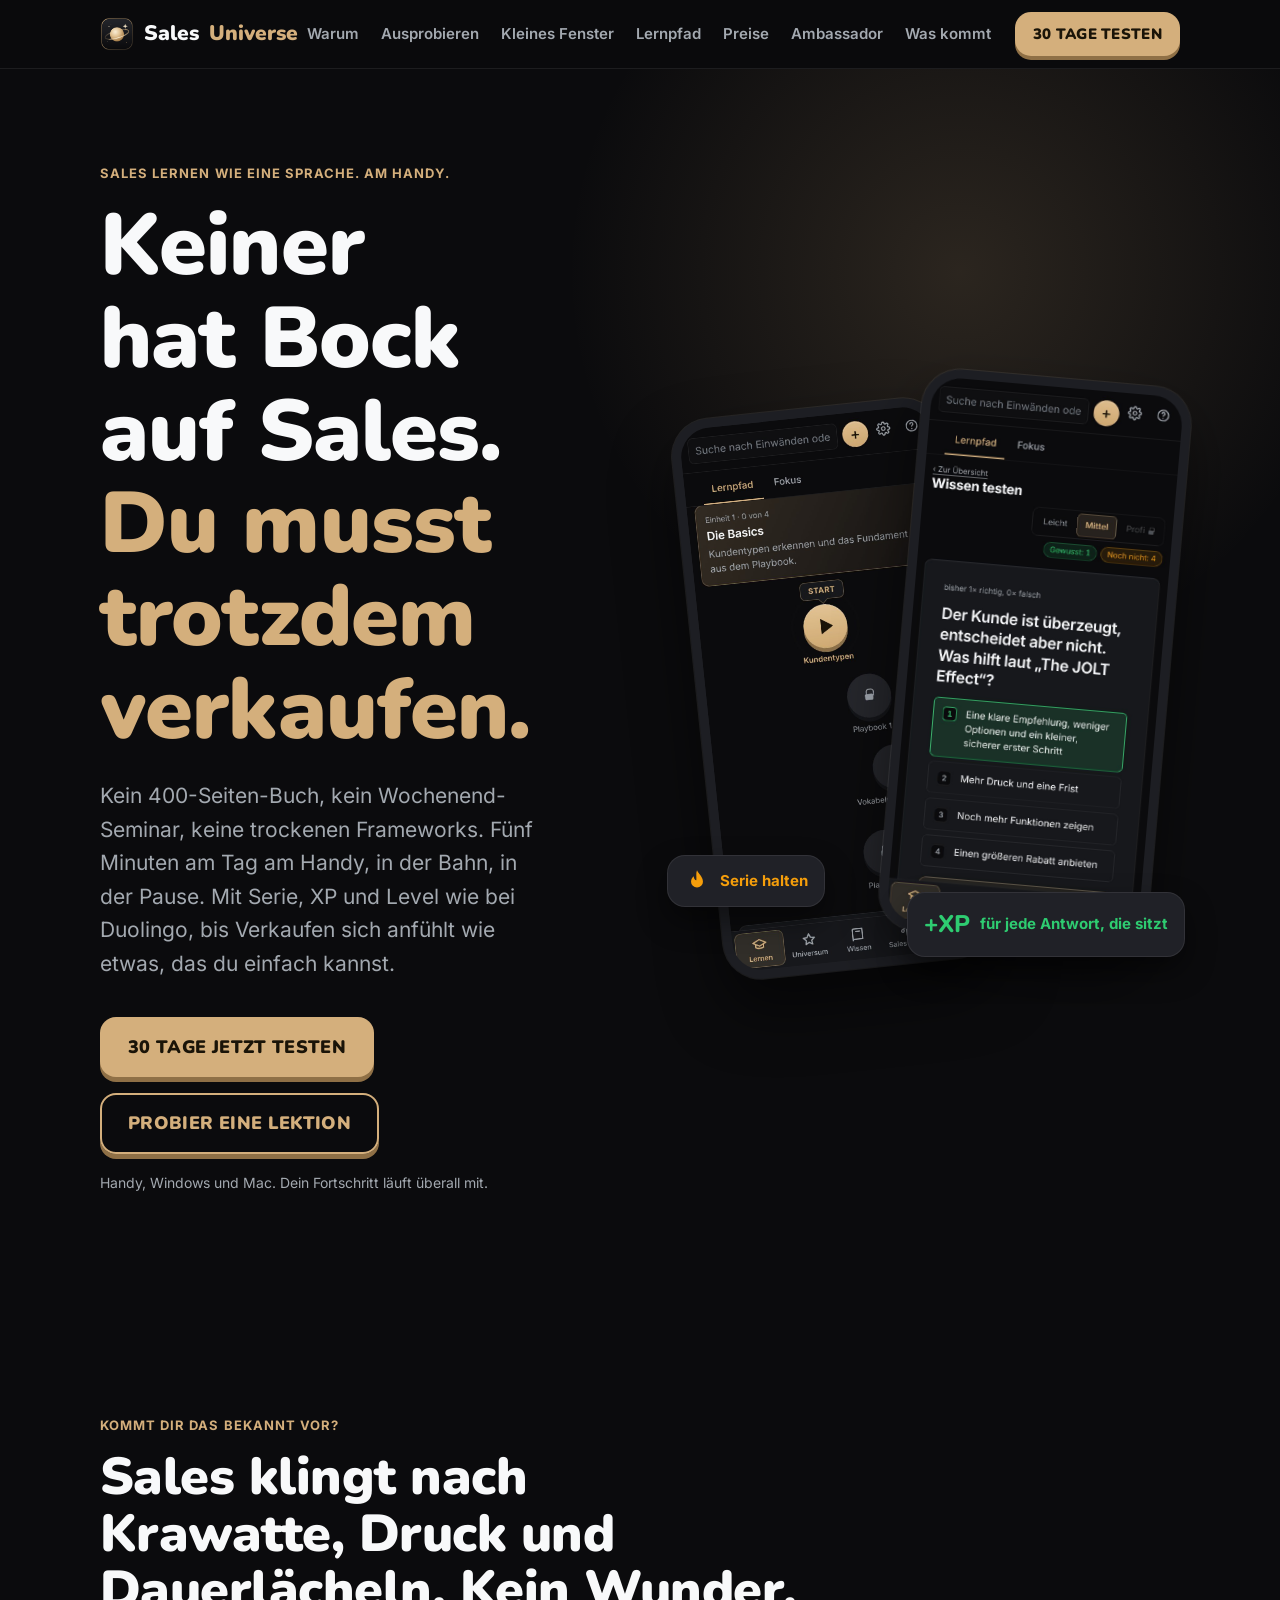
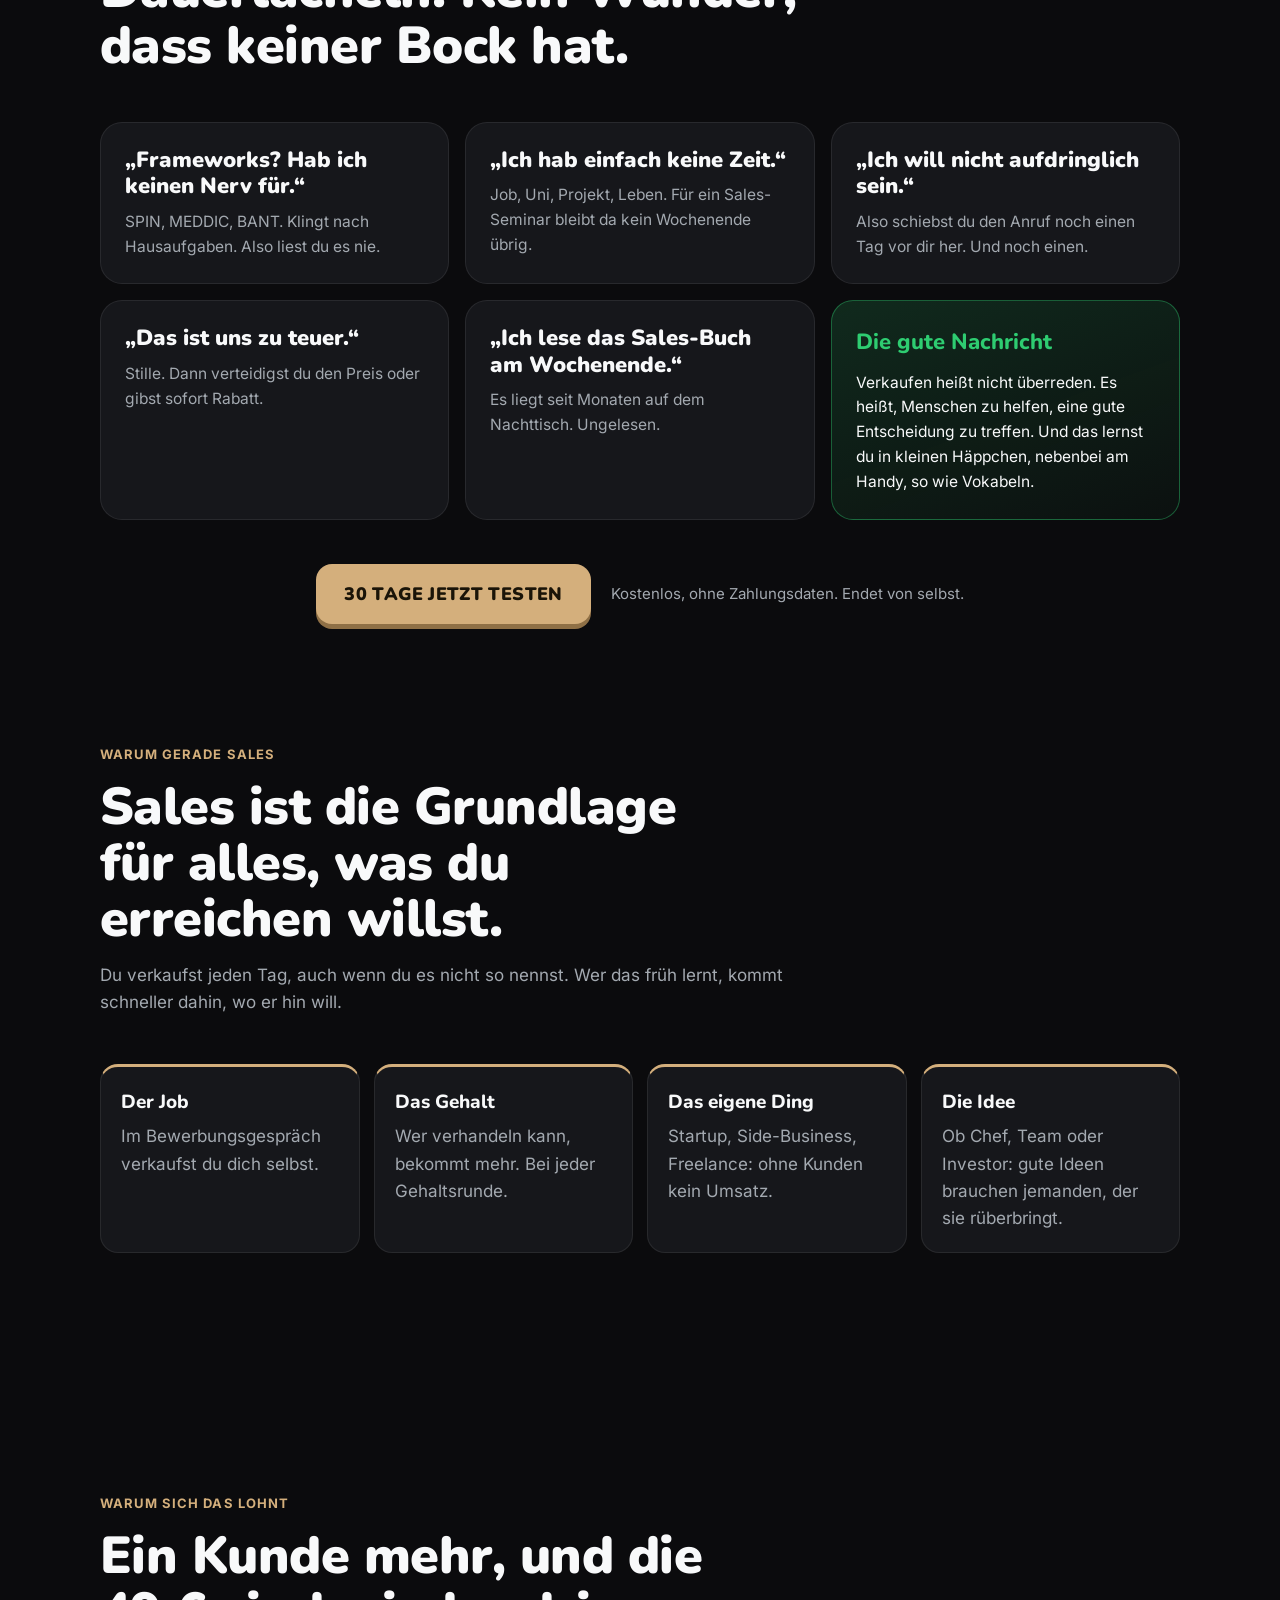
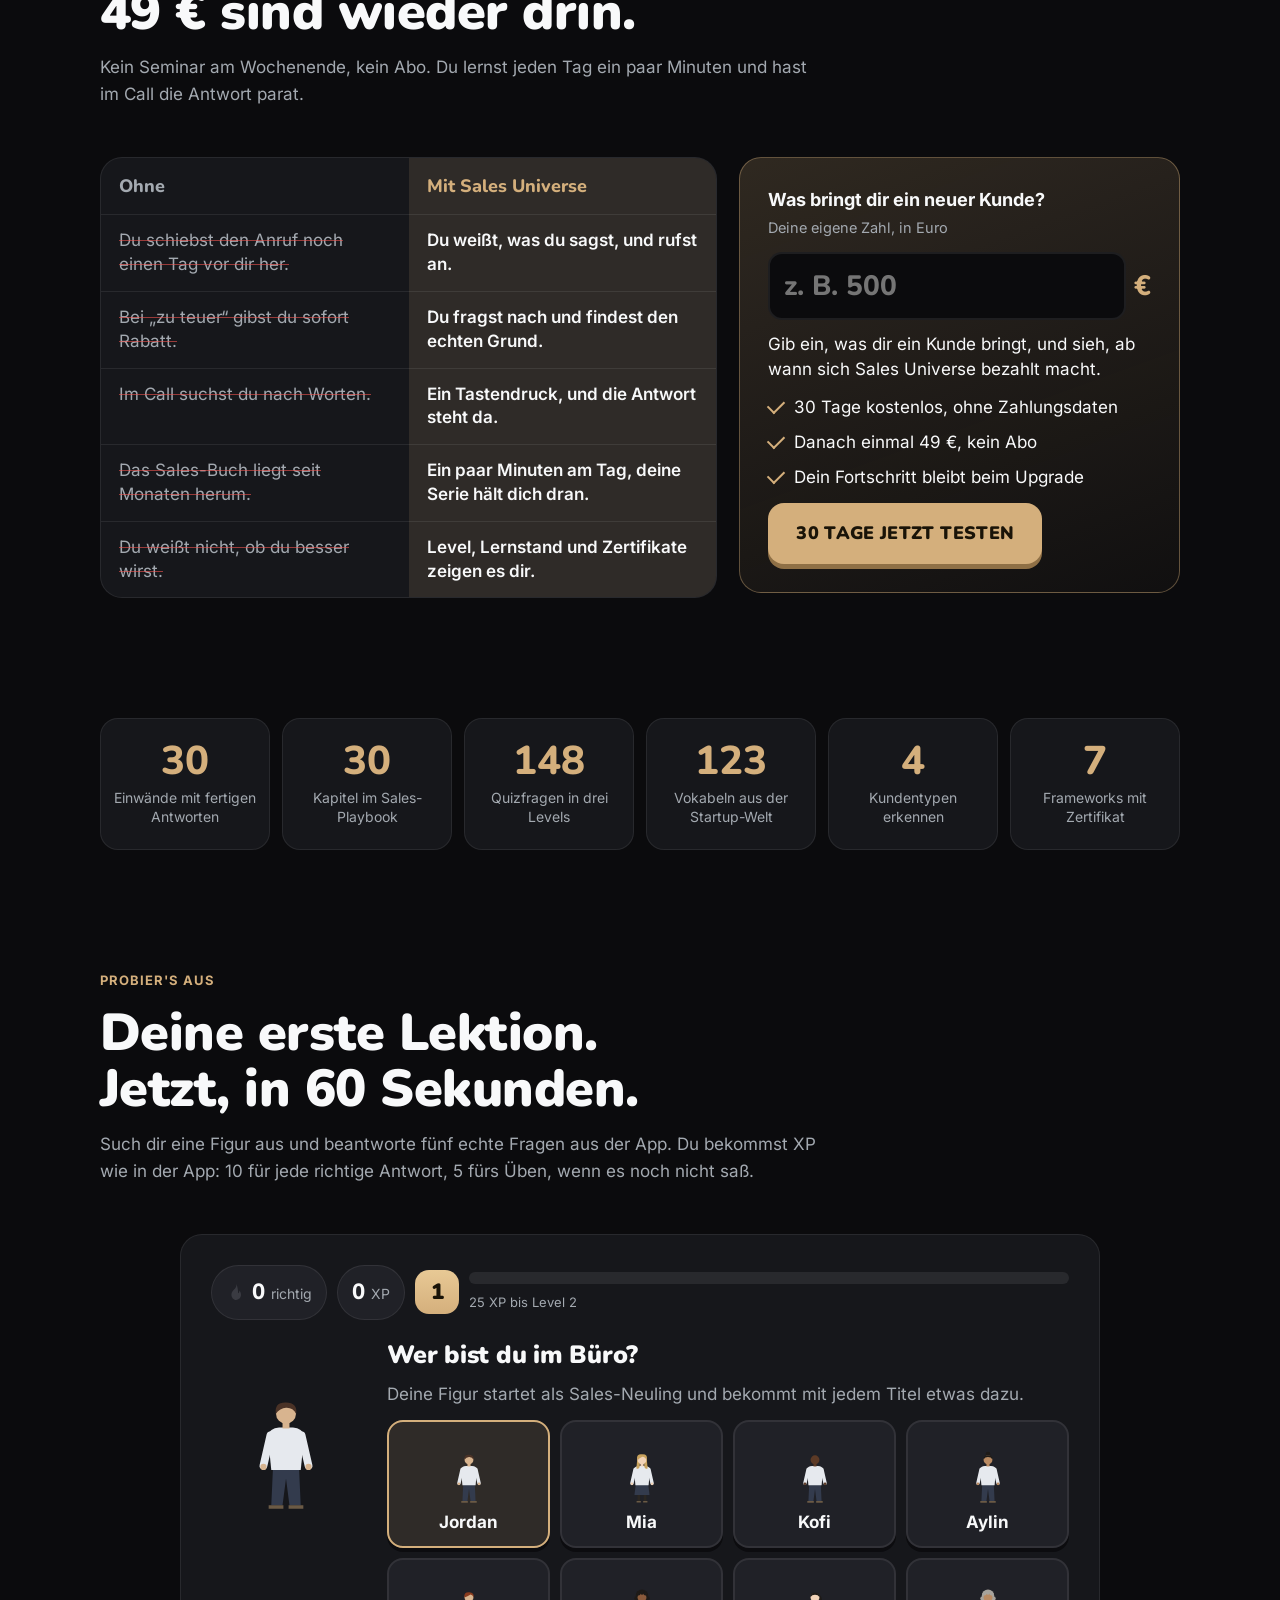
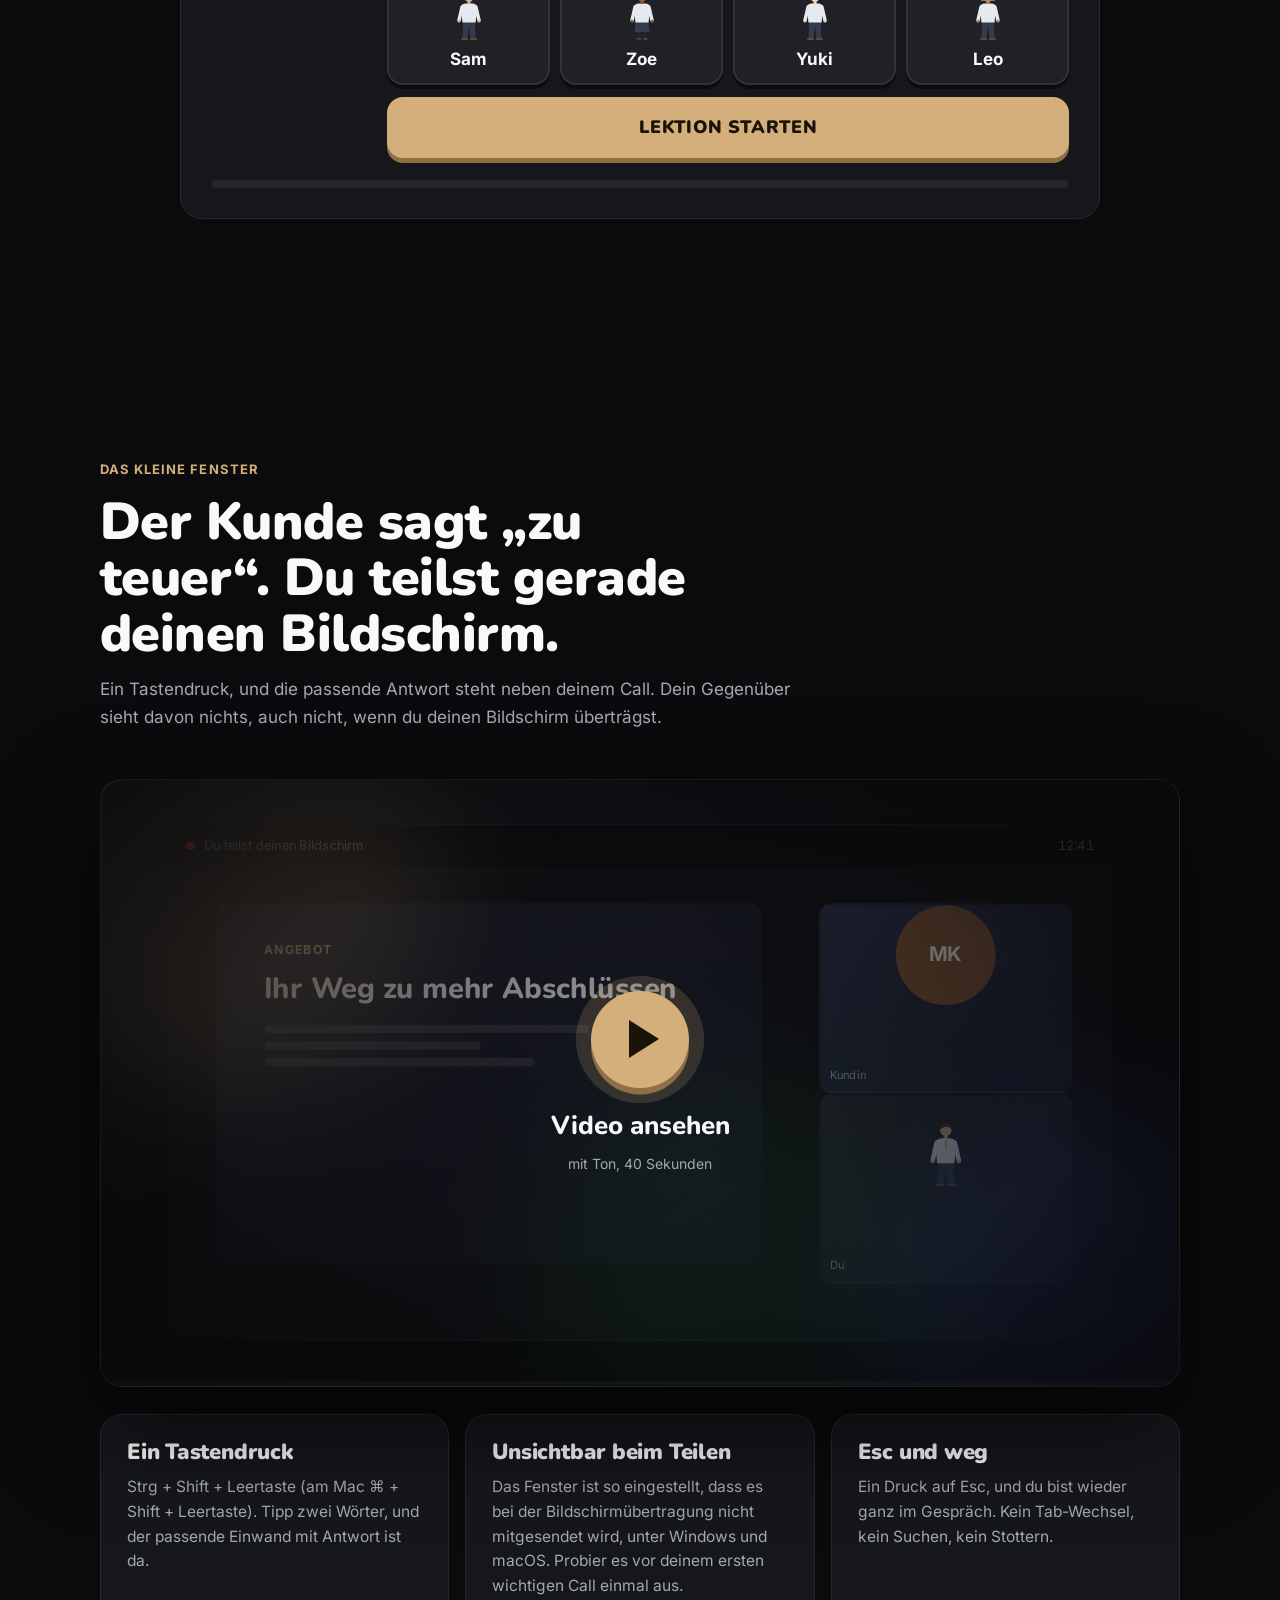
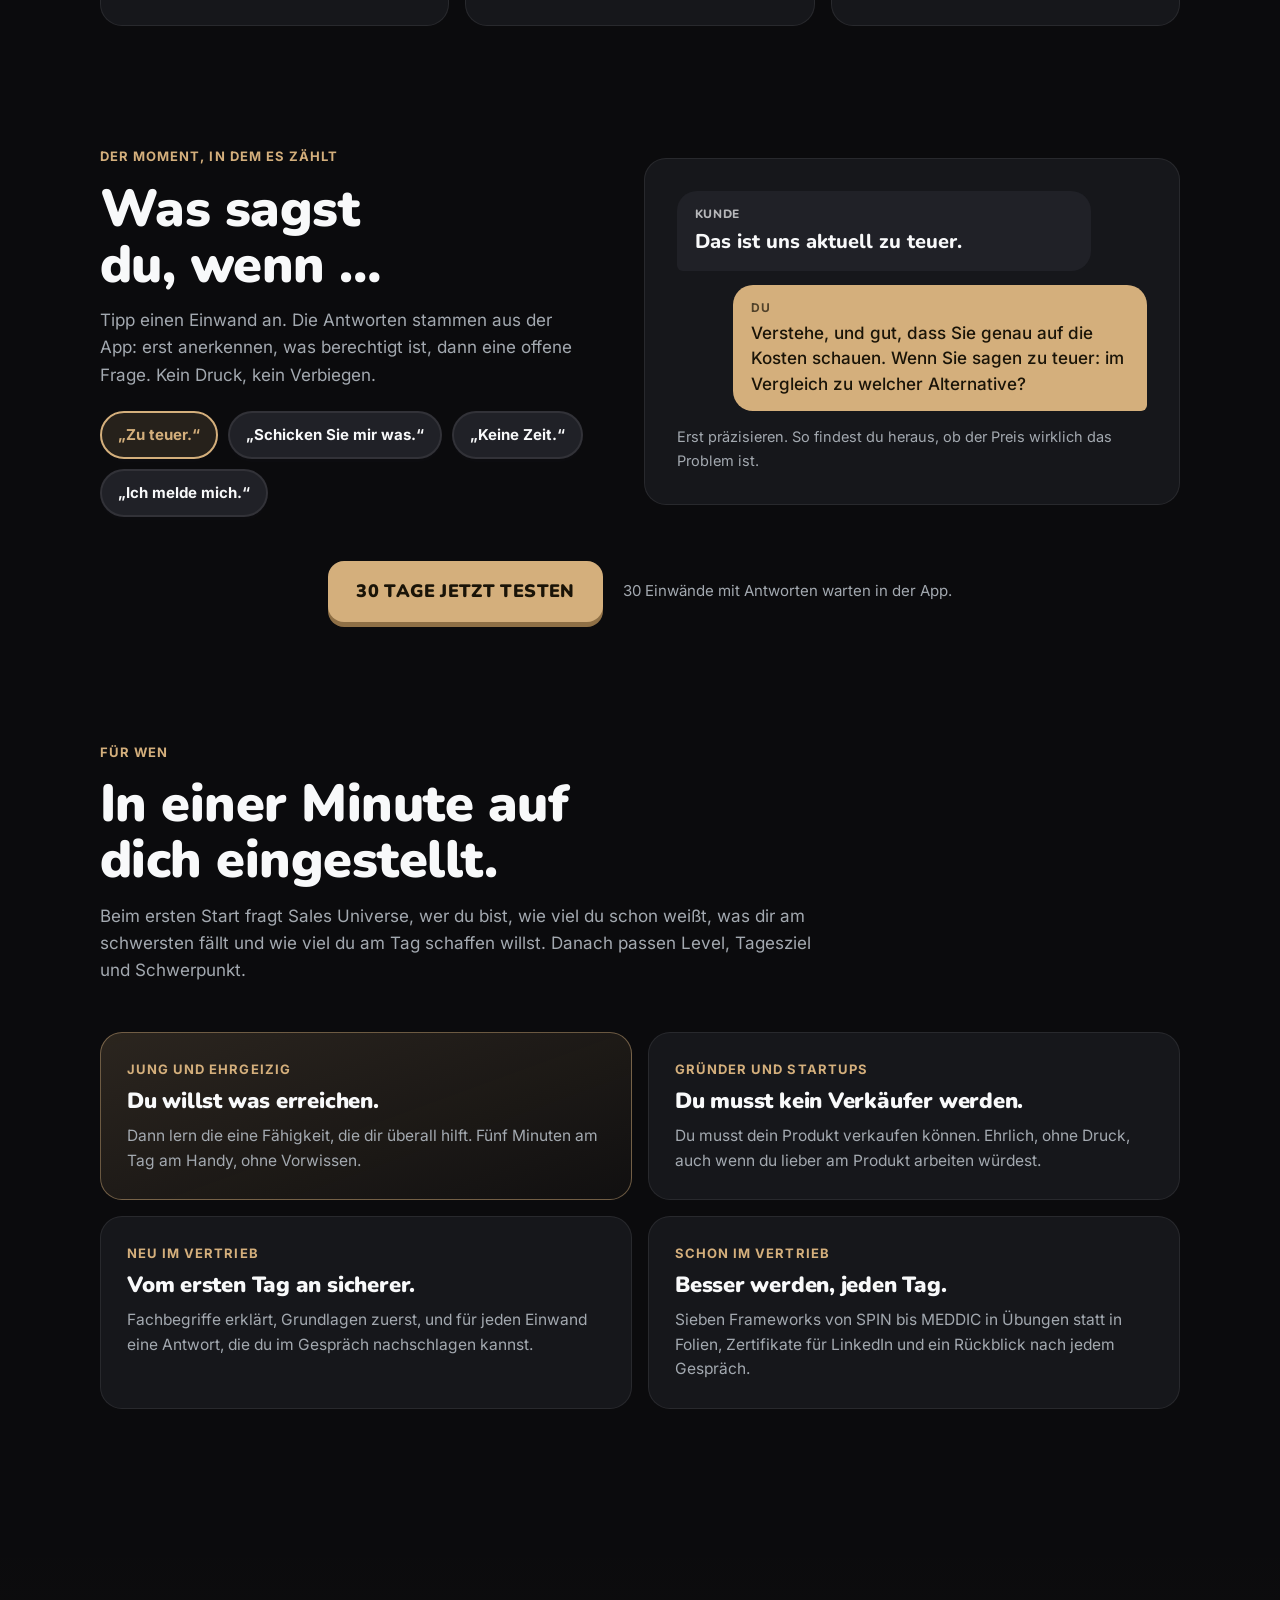
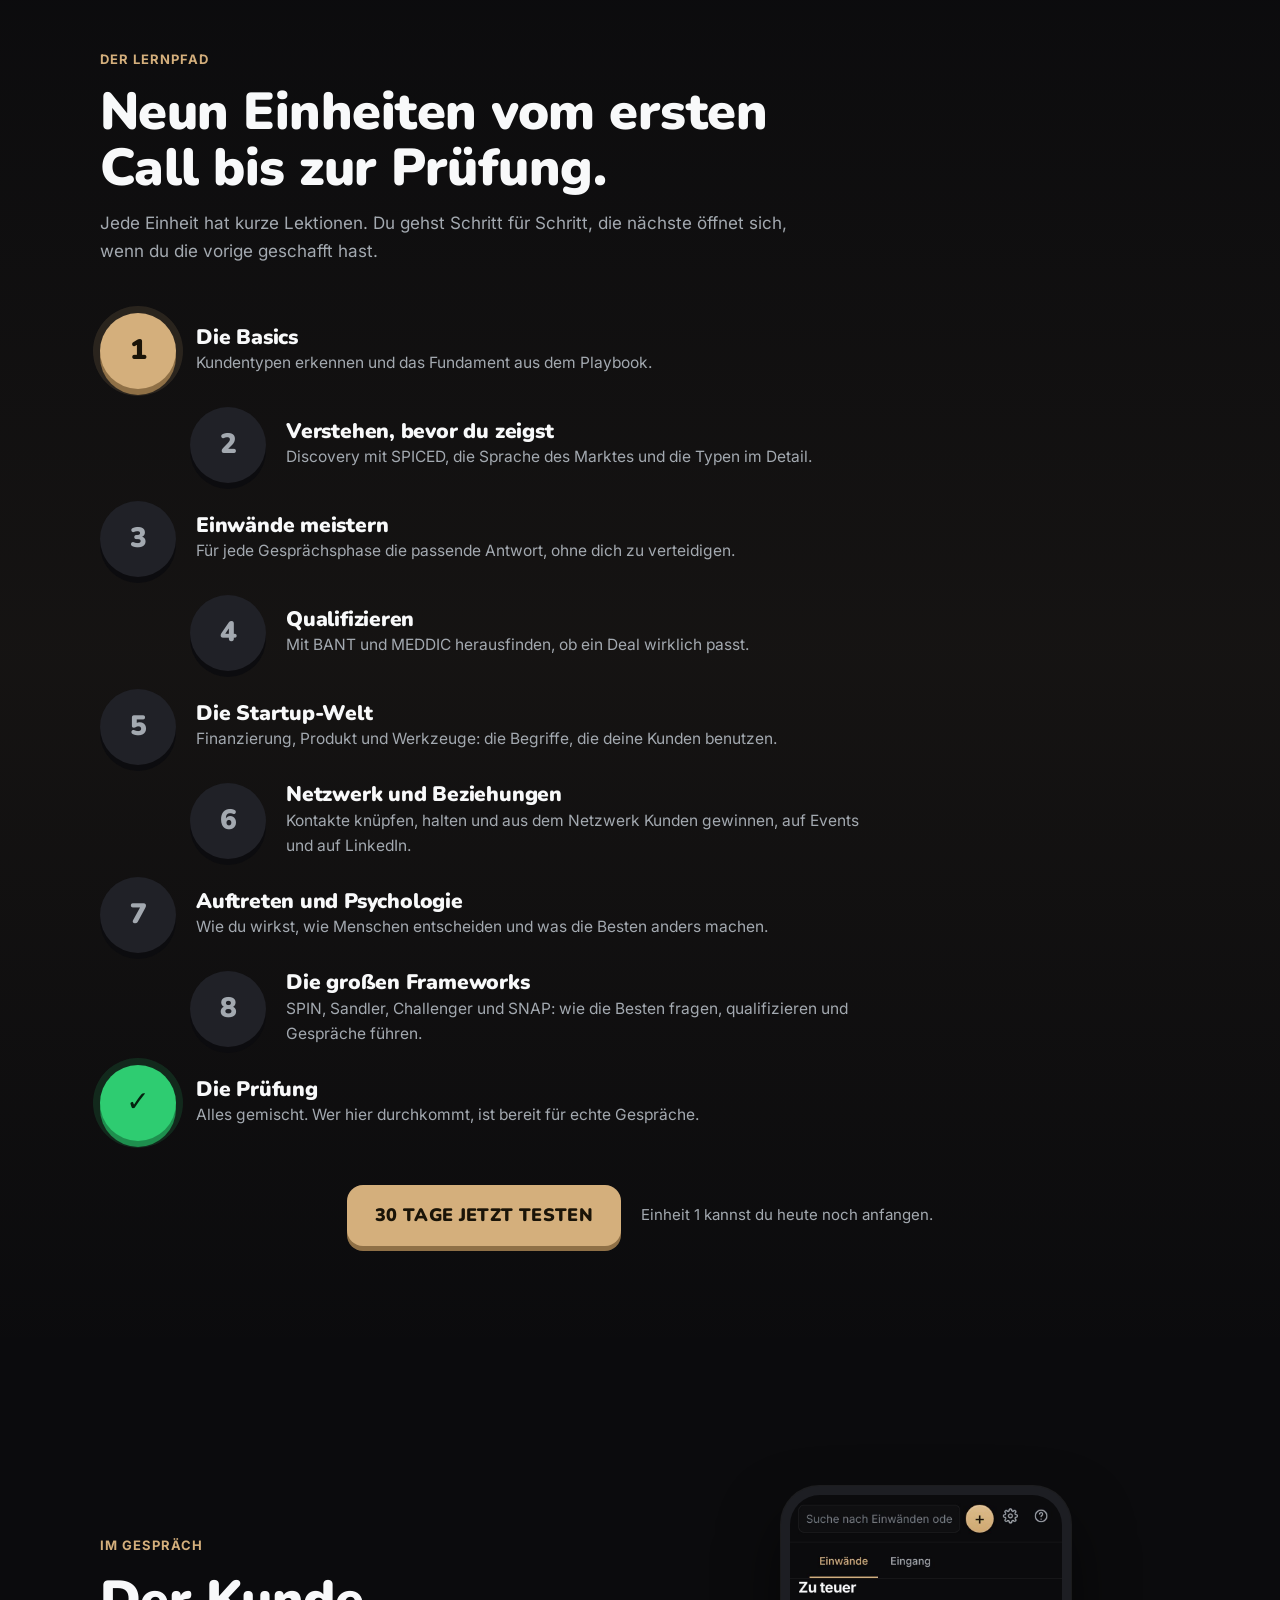
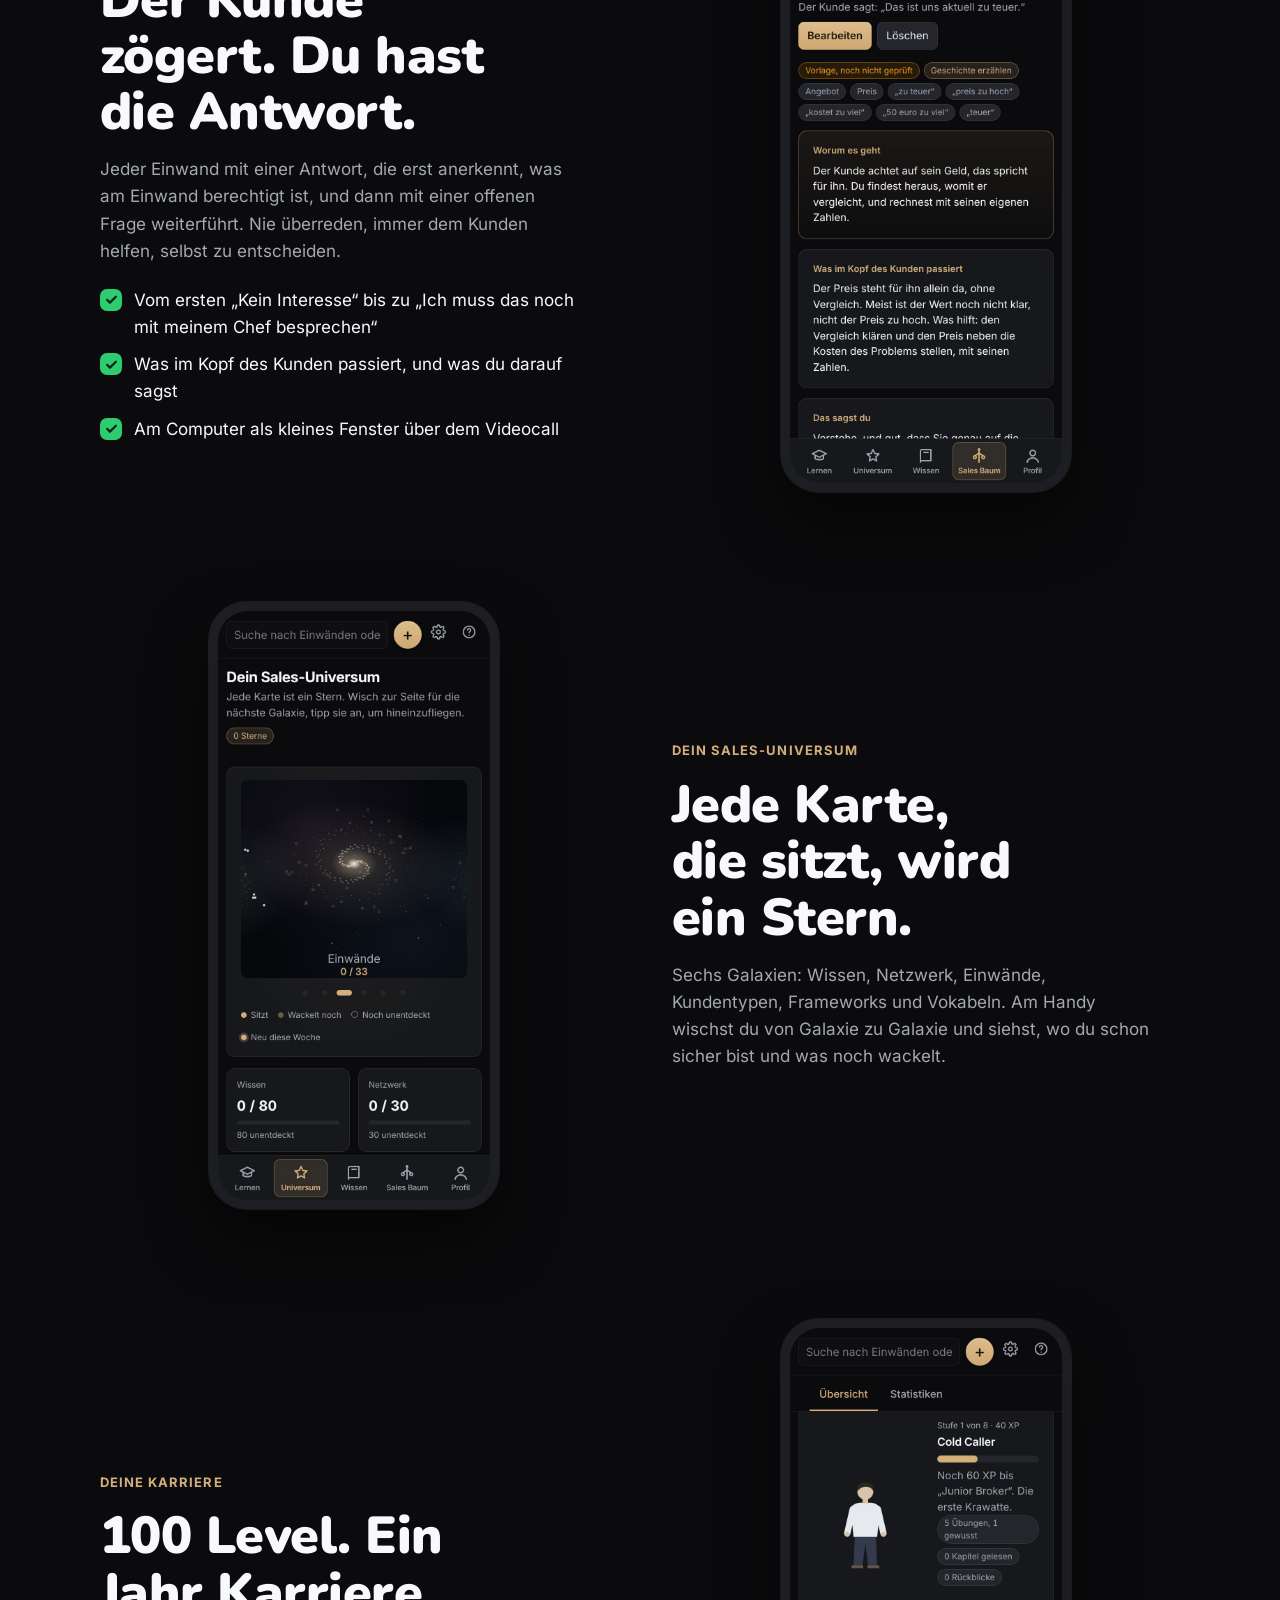
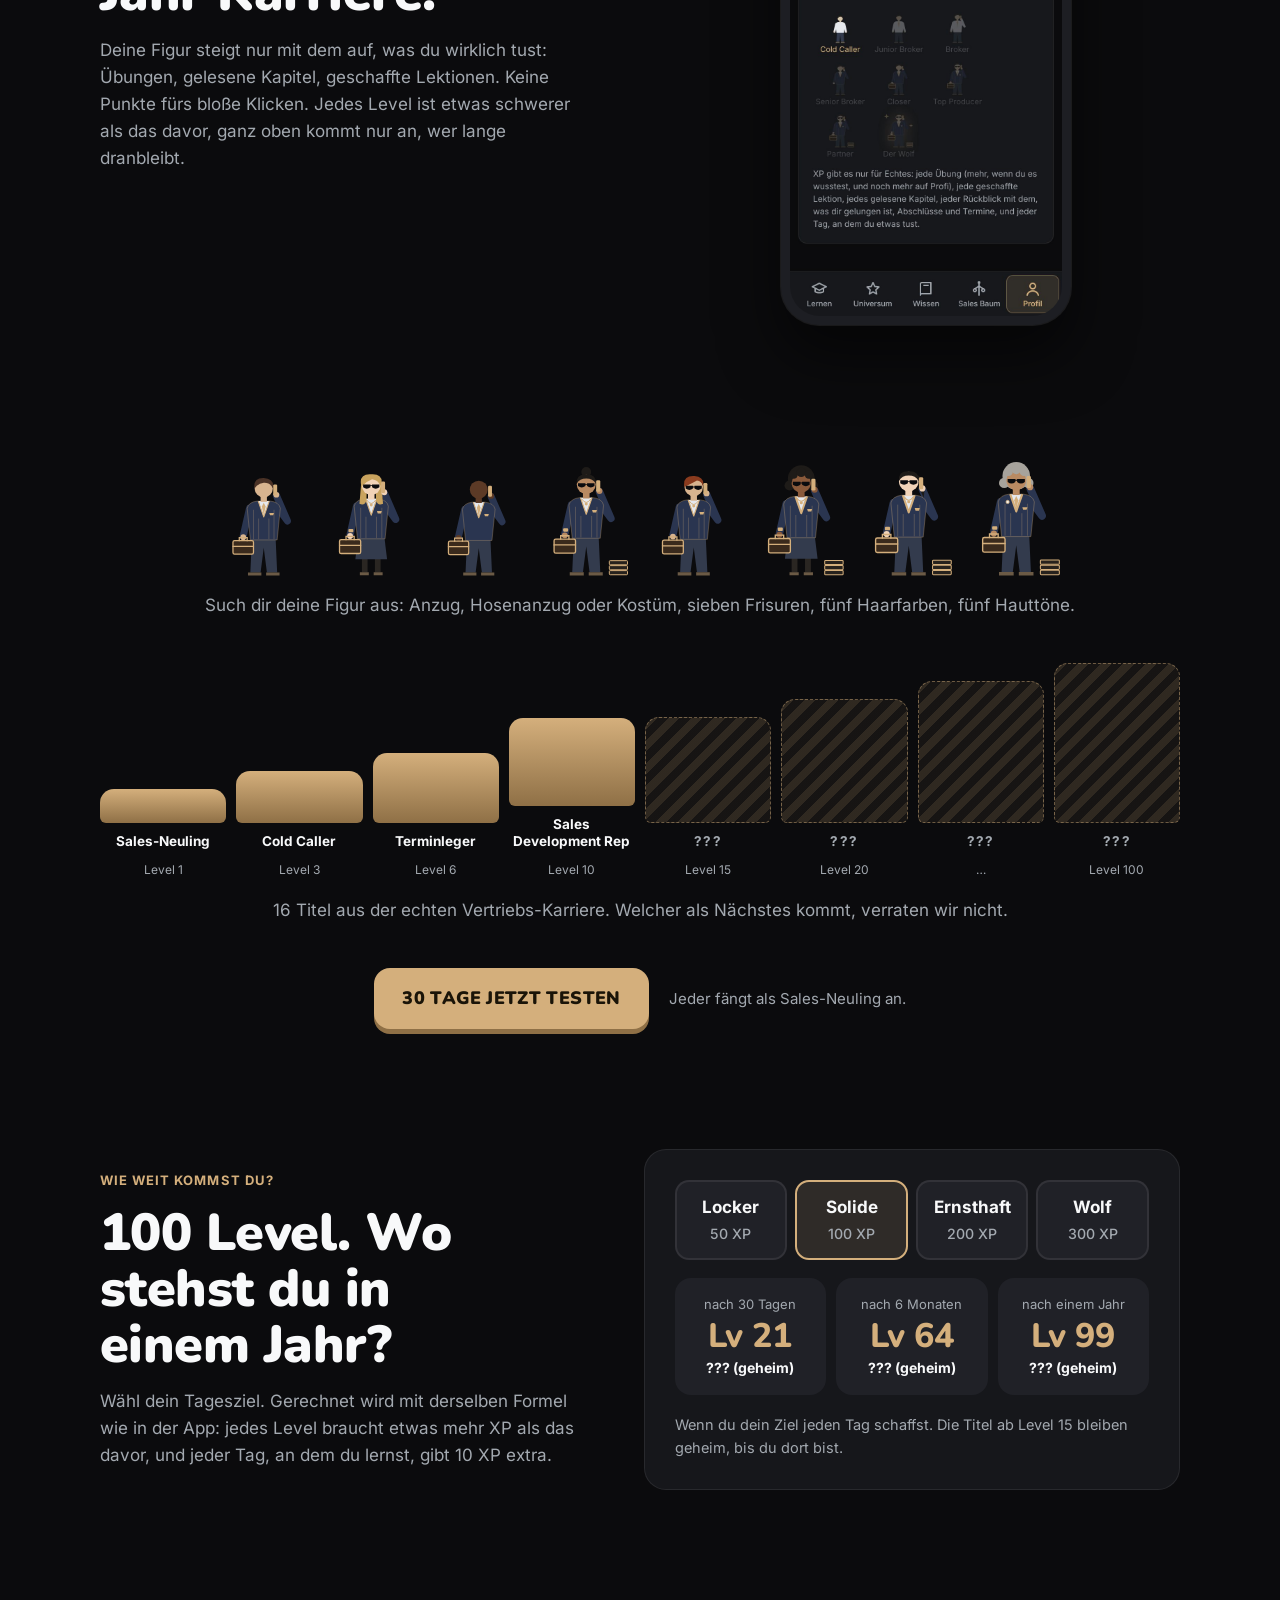
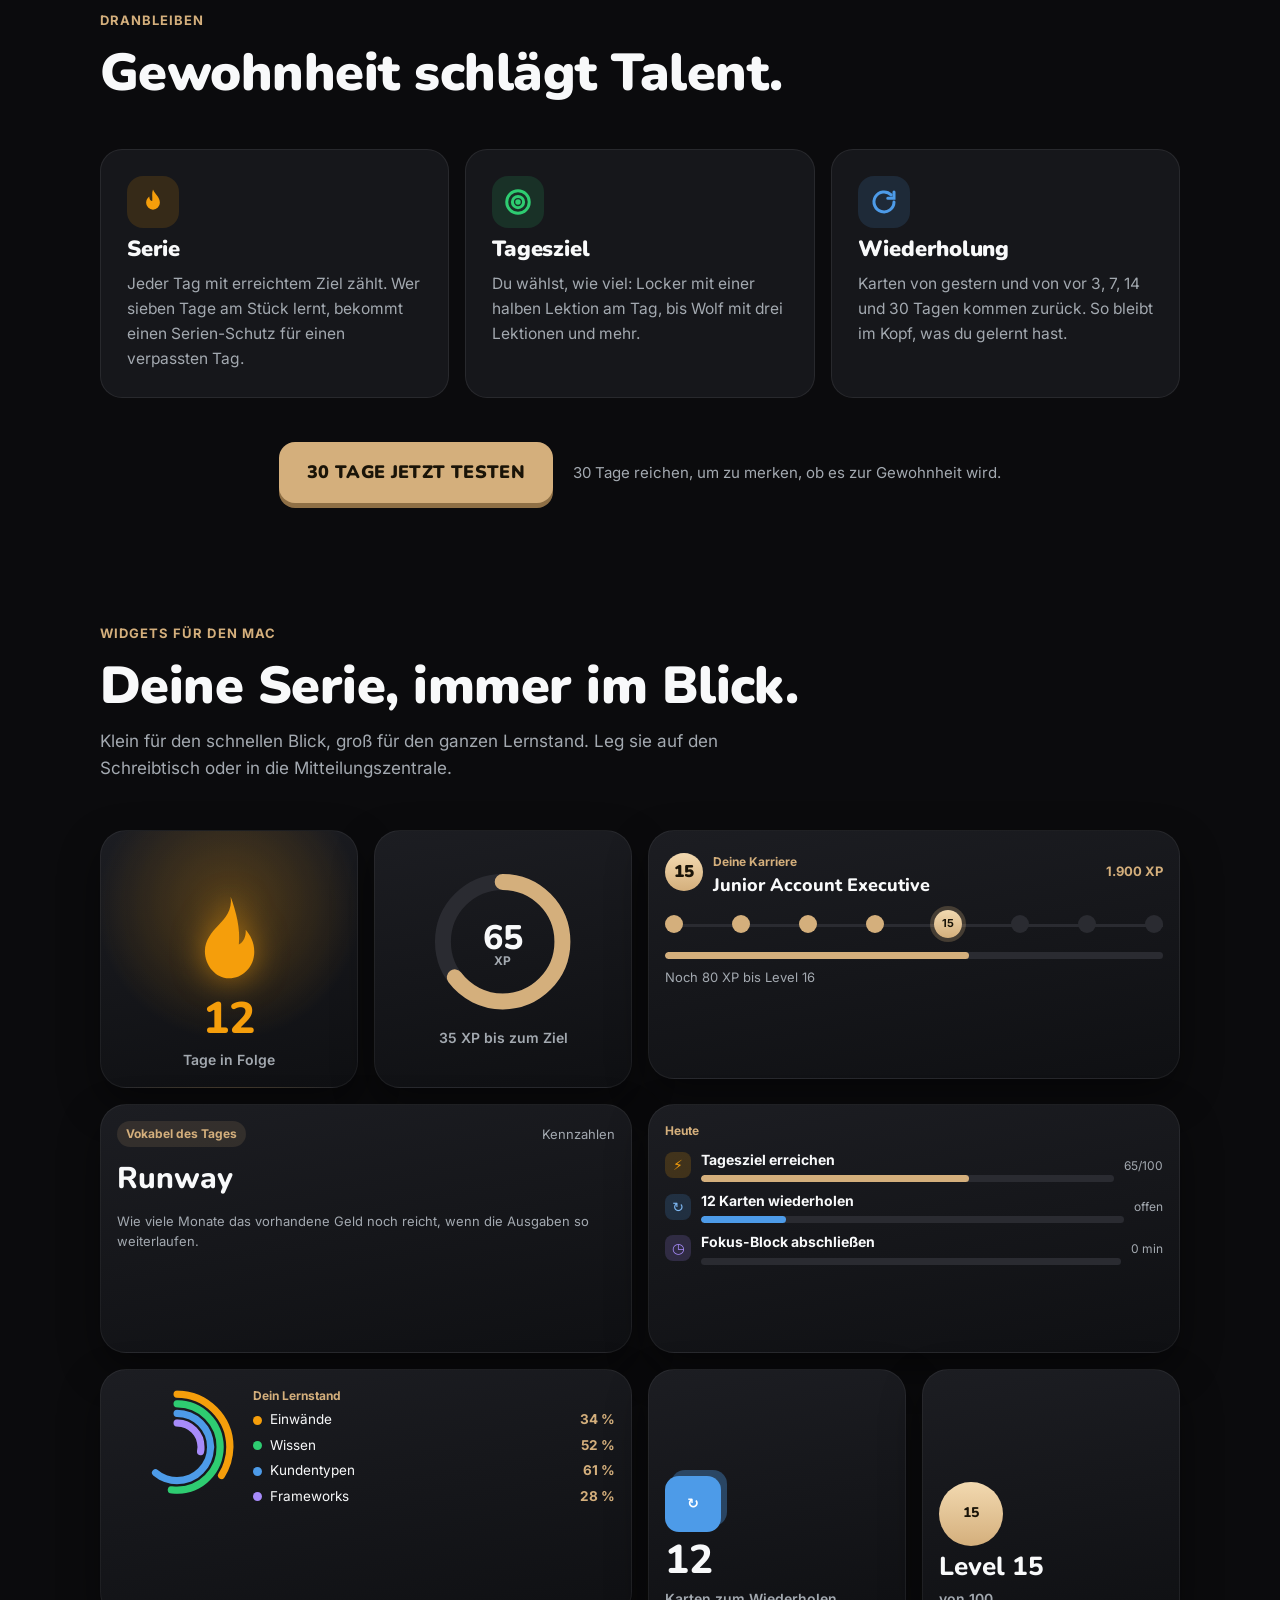
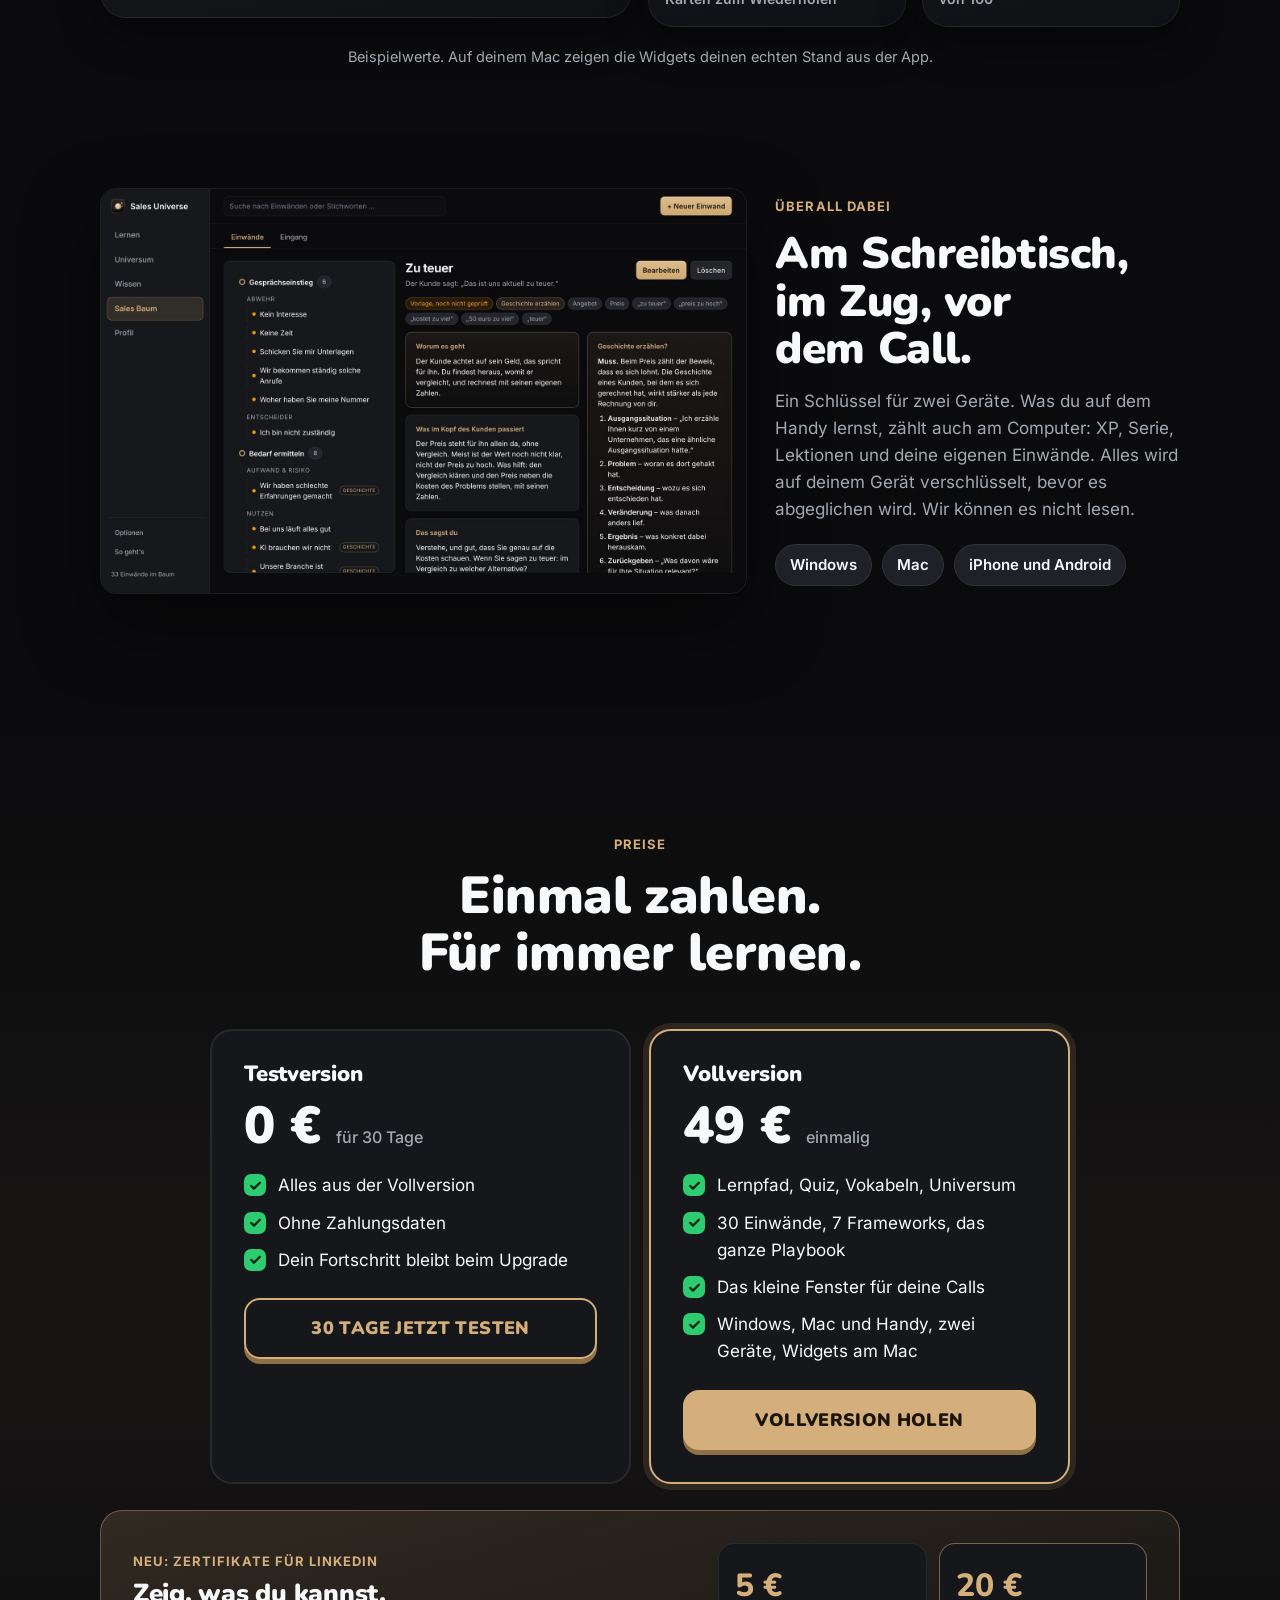
==== commit b7bfec3c: "Webseite: Video mit Sprecherstimme und mehr Animationen Co-Authored-By: Claude Opus 5.5 <noreply@ant" ====
--- a/webseite/index.html
+++ b/webseite/index.html
@@ -303,20 +303,78 @@
 @keyframes herein { from { letter-spacing: 0.12em; opacity: 0; } to { letter-spacing: normal; opacity: 1; } }
 .kino[data-schritt="ende"] .kinoende { opacity: 1; pointer-events: auto; }
 .kinoende .knopf { font-size: 1.6cqw; }
-.untertitel { position: absolute; left: 0; right: 0; bottom: 0; padding: 5cqw 8cqw 3.2cqw; text-align: center; font-size: 2cqw; font-weight: 600; line-height: 1.35; color: #fff; text-shadow: 0 0.2cqw 1cqw rgba(0,0,0,0.9); background: linear-gradient(transparent, rgba(0,0,0,0.75)); z-index: 8; pointer-events: none; }
+.untertitel { position: absolute; left: 0; right: 0; bottom: 0; padding: 5cqw 8cqw 5.4cqw; text-align: center; font-size: 2cqw; font-weight: 600; line-height: 1.35; color: #fff; text-shadow: 0 0.2cqw 1cqw rgba(0,0,0,0.9); background: linear-gradient(transparent, rgba(0,0,0,0.75)); z-index: 10; pointer-events: none; }
 .untertitel:empty, .kino[data-schritt="ende"] .untertitel, .kino[data-schritt="intro"] .untertitel { display: none; }
 .kinofortschritt { position: absolute; left: 0; right: 0; bottom: 0; height: 0.45cqw; background: rgba(255,255,255,0.08); z-index: 9; }
 .kinofortschritt span { display: block; height: 100%; width: 0; background: var(--gold); transition: width 0.4s linear; }
-.szenestart { position: absolute; inset: 0; z-index: 10; display: grid; place-content: center; justify-items: center; gap: 0.6cqw; border: 0; background: radial-gradient(circle, rgba(11,11,13,0.4), rgba(11,11,13,0.8)); color: var(--text); cursor: pointer; font: inherit; }
+.szenestart { position: absolute; inset: 0; z-index: 12; display: grid; place-content: center; justify-items: center; gap: 0.6cqw; border: 0; background: radial-gradient(circle, rgba(11,11,13,0.4), rgba(11,11,13,0.8)); color: var(--text); cursor: pointer; font: inherit; }
 .szenestart .dreieck { width: 9cqw; height: 9cqw; min-width: 64px; min-height: 64px; border-radius: 50%; background: var(--gold); box-shadow: 0 0.6cqw 0 var(--gold-tief), 0 0 0 1.4cqw rgba(212,175,124,0.18); position: relative; margin-bottom: 1cqw; animation: puls 2s infinite; }
 .szenestart .dreieck::after { content: ''; position: absolute; left: 39%; top: 30%; border-left: 2.8cqw solid #1a1408; border-top: 1.8cqw solid transparent; border-bottom: 1.8cqw solid transparent; }
 .szenestart b { font-family: var(--anzeige); font-size: max(18px, 2.4cqw); }
 .szenestart small { color: var(--leise); font-size: max(13px, 1.3cqw); }
 .kino.laeuft .szenestart { display: none; }
-.szenesteuer { position: absolute; right: 1.4cqw; top: 1.4cqw; display: flex; gap: 0.6cqw; z-index: 11; }
+.szenesteuer { position: absolute; right: 1.4cqw; top: 1.4cqw; display: flex; gap: 0.6cqw; z-index: 13; }
 .szenesteuer button { padding: 0.6cqw 1.2cqw; min-height: 28px; border-radius: 999px; border: 1px solid rgba(255,255,255,0.18); background: rgba(0,0,0,0.5); color: var(--text); cursor: pointer; font: inherit; font-size: max(12px, 1.1cqw); }
 .kino:not(.laeuft) .szenesteuer { display: none; }
 .fenstervorteile { margin-top: 28px; }
+/* Zusätzliche Animationen: Kinobalken, Lichter, große Worte, Blitz, Treffer */
+.balken { position: absolute; left: 0; right: 0; height: 7%; background: #000; z-index: 9; transition: transform 1.2s cubic-bezier(.65,0,.25,1); }
+.balken.oben { top: 0; transform: translateY(-100%); }
+.balken.unten { bottom: 0; transform: translateY(100%); }
+.kino.laeuft:not([data-schritt="ende"]) .balken { transform: none; }
+.lichter { position: absolute; inset: 0; pointer-events: none; z-index: 0; overflow: hidden; }
+.lichter i { position: absolute; width: 40cqw; height: 40cqw; border-radius: 50%; filter: blur(6cqw); opacity: 0.35; animation: schweben 14s ease-in-out infinite alternate; }
+.lichter i:nth-child(1) { background: #d4af7c; left: -10%; top: -20%; }
+.lichter i:nth-child(2) { background: #3b5bdb; right: -12%; bottom: -25%; animation-duration: 18s; }
+.lichter i:nth-child(3) { background: #2ecc71; left: 40%; top: 50%; opacity: 0.12; animation-duration: 22s; }
+@keyframes schweben { to { transform: translate(12cqw, 6cqw) scale(1.3); } }
+.kino[data-schritt="stille"] .lichter i:nth-child(1) { background: #e03131; }
+.grosswort { position: absolute; left: 0; right: 0; top: 50%; transform: translateY(-50%); display: grid; justify-items: center; gap: 1cqw; z-index: 6; pointer-events: none; opacity: 0; }
+.grosswort span { font-family: var(--anzeige); font-weight: 900; font-size: 9cqw; letter-spacing: -0.02em; color: #fff; text-shadow: 0 0.6cqw 3cqw rgba(0,0,0,0.8); }
+.grosswort.rot span { color: #ff6b6b; }
+.grosswort.gruen span { color: var(--gruen); font-size: 6cqw; }
+.kino[data-schritt="einwand"] .grosswort[data-bei="einwand"] { animation: einschlag 1.8s cubic-bezier(.2,.9,.3,1) forwards; }
+@keyframes einschlag { 0% { opacity: 0; transform: translateY(-50%) scale(2.4); filter: blur(1cqw); } 18% { opacity: 1; transform: translateY(-50%) scale(1); filter: none; } 70% { opacity: 1; } 100% { opacity: 0; transform: translateY(-50%) scale(0.92); } }
+.kino[data-schritt="stille"] .grosswort[data-bei="stille"] { animation: glitch 2.4s steps(1) forwards; }
+@keyframes glitch { 0% { opacity: 1; transform: translate(-1cqw, -50%); } 6% { transform: translate(1cqw, -52%); } 12% { transform: translate(0, -50%); } 80% { opacity: 1; } 100% { opacity: 0; transform: translate(0, -50%); } }
+.kino[data-schritt="stille"] .grosswort[data-bei="stille"] span { animation: rgbversatz 0.18s infinite; }
+@keyframes rgbversatz { 50% { text-shadow: -0.4cqw 0 #00e5ff, 0.4cqw 0 #ff2d55; } }
+.herz { width: 30cqw; height: 6cqw; }
+.herz path { fill: none; stroke: #ff6b6b; stroke-width: 2.5; stroke-dasharray: 260; stroke-dashoffset: 260; }
+.kino[data-schritt="stille"] .herz path { animation: herzlinie 1.1s linear infinite; }
+@keyframes herzlinie { to { stroke-dashoffset: -260; } }
+.kino[data-schritt="unsichtbar"] .grosswort[data-bei="unsichtbar"] { top: 14%; animation: aufblenden 3.6s ease-out forwards; }
+@keyframes aufblenden { 0% { opacity: 0; letter-spacing: 0.3em; } 25% { opacity: 1; letter-spacing: normal; } 85% { opacity: 1; } 100% { opacity: 0; } }
+.blitz { position: absolute; inset: 0; background: radial-gradient(circle, rgba(255,236,200,0.9), rgba(212,175,124,0.2) 60%, transparent); opacity: 0; pointer-events: none; z-index: 7; }
+.kino[data-schritt="fenster"] .blitz { animation: blitz 0.7s ease-out; }
+@keyframes blitz { 0% { opacity: 0.9; } 100% { opacity: 0; } }
+.kino[data-schritt="taste"] .kamera { animation: wegzoomen 2s ease-in forwards; }
+@keyframes wegzoomen { to { filter: brightness(0.35) blur(0.3cqw); } }
+.treffer { position: absolute; right: 6%; top: 46%; display: grid; justify-items: center; gap: 0.6cqw; z-index: 6; pointer-events: none; opacity: 0; }
+.treffer b { width: 8cqw; height: 8cqw; border-radius: 50%; display: grid; place-items: center; background: var(--gruen); color: #04230f; font-size: 4.5cqw; box-shadow: 0 0 0 1.2cqw rgba(46,204,113,0.25), 0 0 5cqw rgba(46,204,113,0.6); }
+.treffer span { padding: 0.5cqw 1.2cqw; border-radius: 999px; background: rgba(0,0,0,0.7); color: var(--gruen); font-weight: 800; font-size: 1.6cqw; }
+.treffer i { position: absolute; left: 50%; top: 4cqw; width: 1cqw; height: 1cqw; border-radius: 0.2cqw; background: var(--gold); opacity: 0; }
+.treffer i:nth-of-type(even) { background: var(--gruen); }
+.kino[data-schritt="reaktion"] .treffer { animation: treffer 3.2s cubic-bezier(.2,.9,.3,1.4) 0.4s forwards; }
+@keyframes treffer { 0% { opacity: 0; transform: scale(0.3); } 20% { opacity: 1; transform: scale(1); } 85% { opacity: 1; } 100% { opacity: 0; } }
+.kino[data-schritt="reaktion"] .treffer i { animation: funke 1.2s ease-out 0.6s forwards; }
+.treffer i:nth-of-type(1) { --x: -12cqw; --y: -8cqw; } .treffer i:nth-of-type(2) { --x: 12cqw; --y: -9cqw; }
+.treffer i:nth-of-type(3) { --x: -14cqw; --y: 3cqw; } .treffer i:nth-of-type(4) { --x: 14cqw; --y: 4cqw; }
+.treffer i:nth-of-type(5) { --x: -6cqw; --y: -13cqw; } .treffer i:nth-of-type(6) { --x: 7cqw; --y: -14cqw; }
+.treffer i:nth-of-type(7) { --x: -9cqw; --y: 10cqw; } .treffer i:nth-of-type(8) { --x: 10cqw; --y: 11cqw; }
+@keyframes funke { 0% { opacity: 1; transform: translate(0, 0) rotate(0); } 100% { opacity: 0; transform: translate(var(--x), var(--y)) rotate(320deg); } }
+.kinologo { width: 7cqw; height: 7cqw; min-width: 44px; min-height: 44px; border-radius: 22%; }
+.kino[data-schritt="ende"] .kinologo { animation: logodreh 1.2s cubic-bezier(.2,.9,.3,1.3); }
+@keyframes logodreh { from { transform: rotate(-180deg) scale(0); } }
+.kino[data-schritt="ende"] .kinoende b { animation: herein 1.6s ease-out; }
+.kino[data-schritt="ende"] .kinoende .knopf { animation: knopfglanz 2s ease-in-out 1s infinite; }
+@keyframes knopfglanz { 50% { box-shadow: 0 0.4cqw 0 var(--gold-tief), 0 0 4cqw rgba(212,175,124,0.7); transform: scale(1.04); } }
+.kino[data-schritt="antwort"] .sprechblase.du { animation: tippblase 0.5s cubic-bezier(.2,.9,.3,1.4); }
+@keyframes tippblase { from { transform: scale(0.6) translateY(2cqw); } }
+.kino[data-schritt="fenster"] .mini { animation: fensterauf 0.6s cubic-bezier(.2,.9,.3,1.4); }
+@keyframes fensterauf { 0% { transform: scale(0.4) rotate(-4deg); opacity: 0; } 100% { transform: none; opacity: 1; } }
+@media (prefers-reduced-motion: reduce) { .lichter i, .grosswort, .grosswort span, .treffer, .treffer i { animation: none !important; } }
+
 .grundlage { display: grid; grid-template-columns: repeat(4, minmax(0, 1fr)); gap: 14px; }
 .grund { padding: 20px; border-radius: 18px; background: var(--flaeche); border: 1px solid var(--kante); border-top: 3px solid var(--gold); }
 .grund b { font-family: var(--anzeige); font-size: 19px; }
@@ -752,9 +810,16 @@
         </div>
         <div class="tasten"><kbd data-mac="⌘">Strg</kbd><i>+</i><kbd>Shift</kbd><i>+</i><kbd>Leertaste</kbd></div>
         <div class="tasten esc"><kbd>Esc</kbd></div>
+        <div class="lichter" aria-hidden="true"><i></i><i></i><i></i></div>
+        <div class="grosswort" data-bei="einwand" aria-hidden="true"><span>„Zu teuer.“</span></div>
+        <div class="grosswort rot" data-bei="stille" aria-hidden="true"><span>Stille.</span><svg class="herz" viewBox="0 0 200 40"><path d="M0 20 H70 L80 6 L92 34 L102 12 L110 20 H200"/></svg></div>
+        <div class="grosswort gruen" data-bei="unsichtbar" aria-hidden="true"><span>Unsichtbar.</span></div>
+        <div class="treffer" aria-hidden="true"><b>✓</b><span>Echter Grund gefunden</span><i></i><i></i><i></i><i></i><i></i><i></i><i></i><i></i></div>
+        <div class="blitz" aria-hidden="true"></div>
         <div class="vignette"></div>
+        <div class="balken oben" aria-hidden="true"></div><div class="balken unten" aria-hidden="true"></div>
         <div class="titelkarte"><small>Sales Universe</small><b>Jeder Call hat diesen einen Moment.</b></div>
-        <div class="kinoende"><small>Sales Universe</small><b>Die richtige Antwort.<br>Genau dann, wenn du sie brauchst.</b><a class="knopf" data-link="gratis" href="#preise">30 Tage jetzt testen</a></div>
+        <div class="kinoende"><img src="bilder/logo.png" alt="" width="72" height="72" class="kinologo"><small>Sales Universe</small><b>Die richtige Antwort.<br>Genau dann, wenn du sie brauchst.</b><a class="knopf" data-link="gratis" href="#preise">30 Tage jetzt testen</a></div>
         <div class="untertitel" id="erzaehler" aria-live="polite"></div>
         <div class="kinofortschritt"><span id="kinofortschritt"></span></div>
         <button class="szenestart" id="szenestart" type="button"><span class="dreieck"></span><b>Video ansehen</b><small>mit Ton, 40 Sekunden</small></button>
@@ -1355,7 +1420,7 @@
         ['start', 'Du bist im Videocall und teilst gerade deinen Bildschirm.', 2600],
         ['einwand', 'Dann kommt er, der Einwand: Das ist uns zu teuer.', 2800],
         ['stille', 'Stille. Dein Kopf ist leer. Was sagst du jetzt?', 2600],
-        ['taste', mac ? 'Ein Tastendruck.' : 'Ein Tastendruck.', 2000],
+        ['taste', 'Ein Tastendruck genügt.', 2000],
         ['fenster', 'Das kleine Fenster zeigt dir sofort die passende Antwort.', 3200],
         ['unsichtbar', 'Und deine Kundin sieht davon nichts. Das Fenster wird beim Bildschirmteilen nicht übertragen.', 4600],
         ['antwort', 'Du antwortest ruhig und stellst eine offene Frage, statt den Preis zu verteidigen.', 3800],
@@ -1368,7 +1433,7 @@
         ['start', 'You are on a video call, sharing your screen.', 2600],
         ['einwand', 'Then it comes, the objection: That is too expensive for us.', 2800],
         ['stille', 'Silence. Your mind goes blank. What do you say now?', 2600],
-        ['taste', 'One shortcut.', 2000],
+        ['taste', 'One shortcut is all it takes.', 2000],
         ['fenster', 'The small window shows you the right answer instantly.', 3200],
         ['unsichtbar', 'And your customer sees none of it. The window is not included when you share your screen.', 4600],
         ['antwort', 'You answer calmly and ask an open question instead of defending the price.', 3800],
@@ -1378,7 +1443,21 @@
       ],
     };
     // Sprecher-Aufnahmen, sobald vorhanden: { de: ['bilder/stimme/de-01.mp3', ...] }
-    const STIMME = {};
+    const STIMME = {
+      de: [
+        'https://d8j0ntlcm91z4.cloudfront.net/user_3GXf0a2IUSvksHxeUEDyqFXz9fG/hf_20261023_225311_7b4cd232-d022-4d41-8794-2de8b3b53f2f.wav',
+        'https://d8j0ntlcm91z4.cloudfront.net/user_3GXf0a2IUSvksHxeUEDyqFXz9fG/hf_20261023_225520_c0c49e21-4ed7-497d-be23-67bbe88b0acf.wav',
+        'https://d8j0ntlcm91z4.cloudfront.net/user_3GXf0a2IUSvksHxeUEDyqFXz9fG/hf_20261023_225311_11497f66-b34e-47b8-94a1-2f3d9f16ff92.wav',
+        'https://d8j0ntlcm91z4.cloudfront.net/user_3GXf0a2IUSvksHxeUEDyqFXz9fG/hf_20261023_225311_4bb32c20-26c0-482b-a52e-f7ccab132d29.wav',
+        'https://d8j0ntlcm91z4.cloudfront.net/user_3GXf0a2IUSvksHxeUEDyqFXz9fG/hf_20261023_225401_f1ff7114-752f-4c95-aeaa-44c01e719a3c.wav',
+        'https://d8j0ntlcm91z4.cloudfront.net/user_3GXf0a2IUSvksHxeUEDyqFXz9fG/hf_20261023_225311_0d0599e1-68af-4ebe-abc7-e0f13e3b7ea7.wav',
+        'https://d8j0ntlcm91z4.cloudfront.net/user_3GXf0a2IUSvksHxeUEDyqFXz9fG/hf_20261023_225311_fd90a3a7-4ded-4039-b96c-f35ede0435a3.wav',
+        'https://d8j0ntlcm91z4.cloudfront.net/user_3GXf0a2IUSvksHxeUEDyqFXz9fG/hf_20261023_225400_f9912f91-1ca5-450f-97bc-db22fd21f1b1.wav',
+        'https://d8j0ntlcm91z4.cloudfront.net/user_3GXf0a2IUSvksHxeUEDyqFXz9fG/hf_20261023_225311_f6b498b2-733b-4cb4-bd5e-325871029307.wav',
+        'https://d8j0ntlcm91z4.cloudfront.net/user_3GXf0a2IUSvksHxeUEDyqFXz9fG/hf_20261023_225311_ce59285e-9941-483f-ae28-a7140eea6958.wav',
+        'https://d8j0ntlcm91z4.cloudfront.net/user_3GXf0a2IUSvksHxeUEDyqFXz9fG/hf_20261023_225311_aba2dace-091c-49d0-b696-f7c821135fcd.wav',
+      ],
+    };
     const schritte = SAETZE[SPRACHE] || SAETZE.de;
     const aufnahmen = STIMME[SPRACHE] || null;
     const sprache = 'speechSynthesis' in window ? window.speechSynthesis : null;
@@ -1407,7 +1486,8 @@
       const mindest = Date.now() + Math.min(dauer, 1800);
       const nachTon = () => weiter(Math.max(350, mindest - Date.now()));
       if (mitTon && aufnahmen && aufnahmen[i]) {
-        audio = new Audio(aufnahmen[i]);
+        audio = vorrat[i] || new Audio(aufnahmen[i]);
+        audio.currentTime = 0;
         audio.onended = nachTon;
         audio.onerror = () => weiter(dauer);
         audio.play().catch(() => weiter(dauer));
@@ -1428,7 +1508,9 @@
       start.style.background = 'transparent';
       start.style.inset = 'auto 1.4cqw 1.4cqw auto';
     }
-    start.addEventListener('click', () => { i = 0; laeuft = true; start.removeAttribute('style'); szene.classList.add('laeuft'); pause.textContent = 'Pause'; zeige(); });
+    // Alle Sätze beim ersten Klick vorladen, damit es keine Pausen gibt
+    let vorrat = [];
+    start.addEventListener('click', () => { if (aufnahmen && !vorrat.length) vorrat = aufnahmen.map((u) => { const a = new Audio(u); a.preload = 'auto'; return a; }); i = 0; laeuft = true; start.removeAttribute('style'); szene.classList.add('laeuft'); pause.textContent = 'Pause'; zeige(); });
     pause.addEventListener('click', () => {
       laeuft = !laeuft;
       pause.textContent = laeuft ? 'Pause' : 'Weiter';
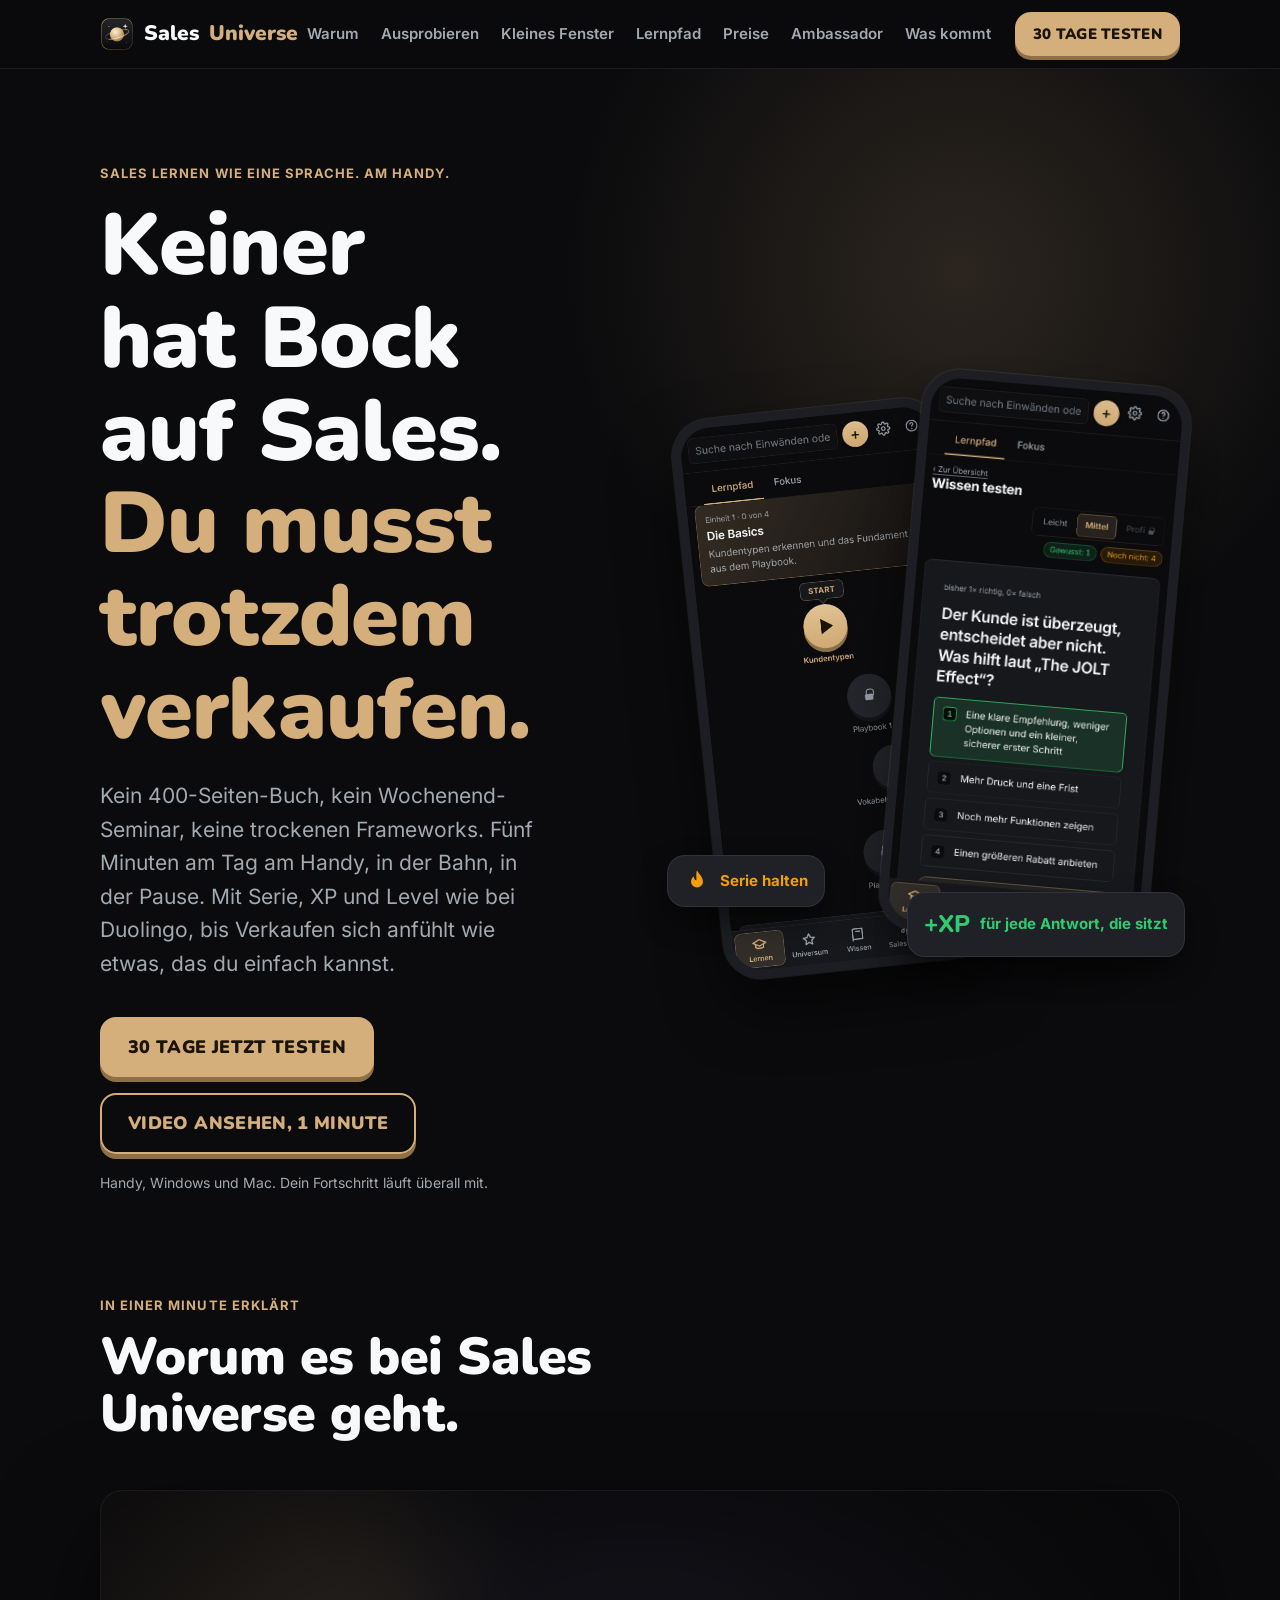
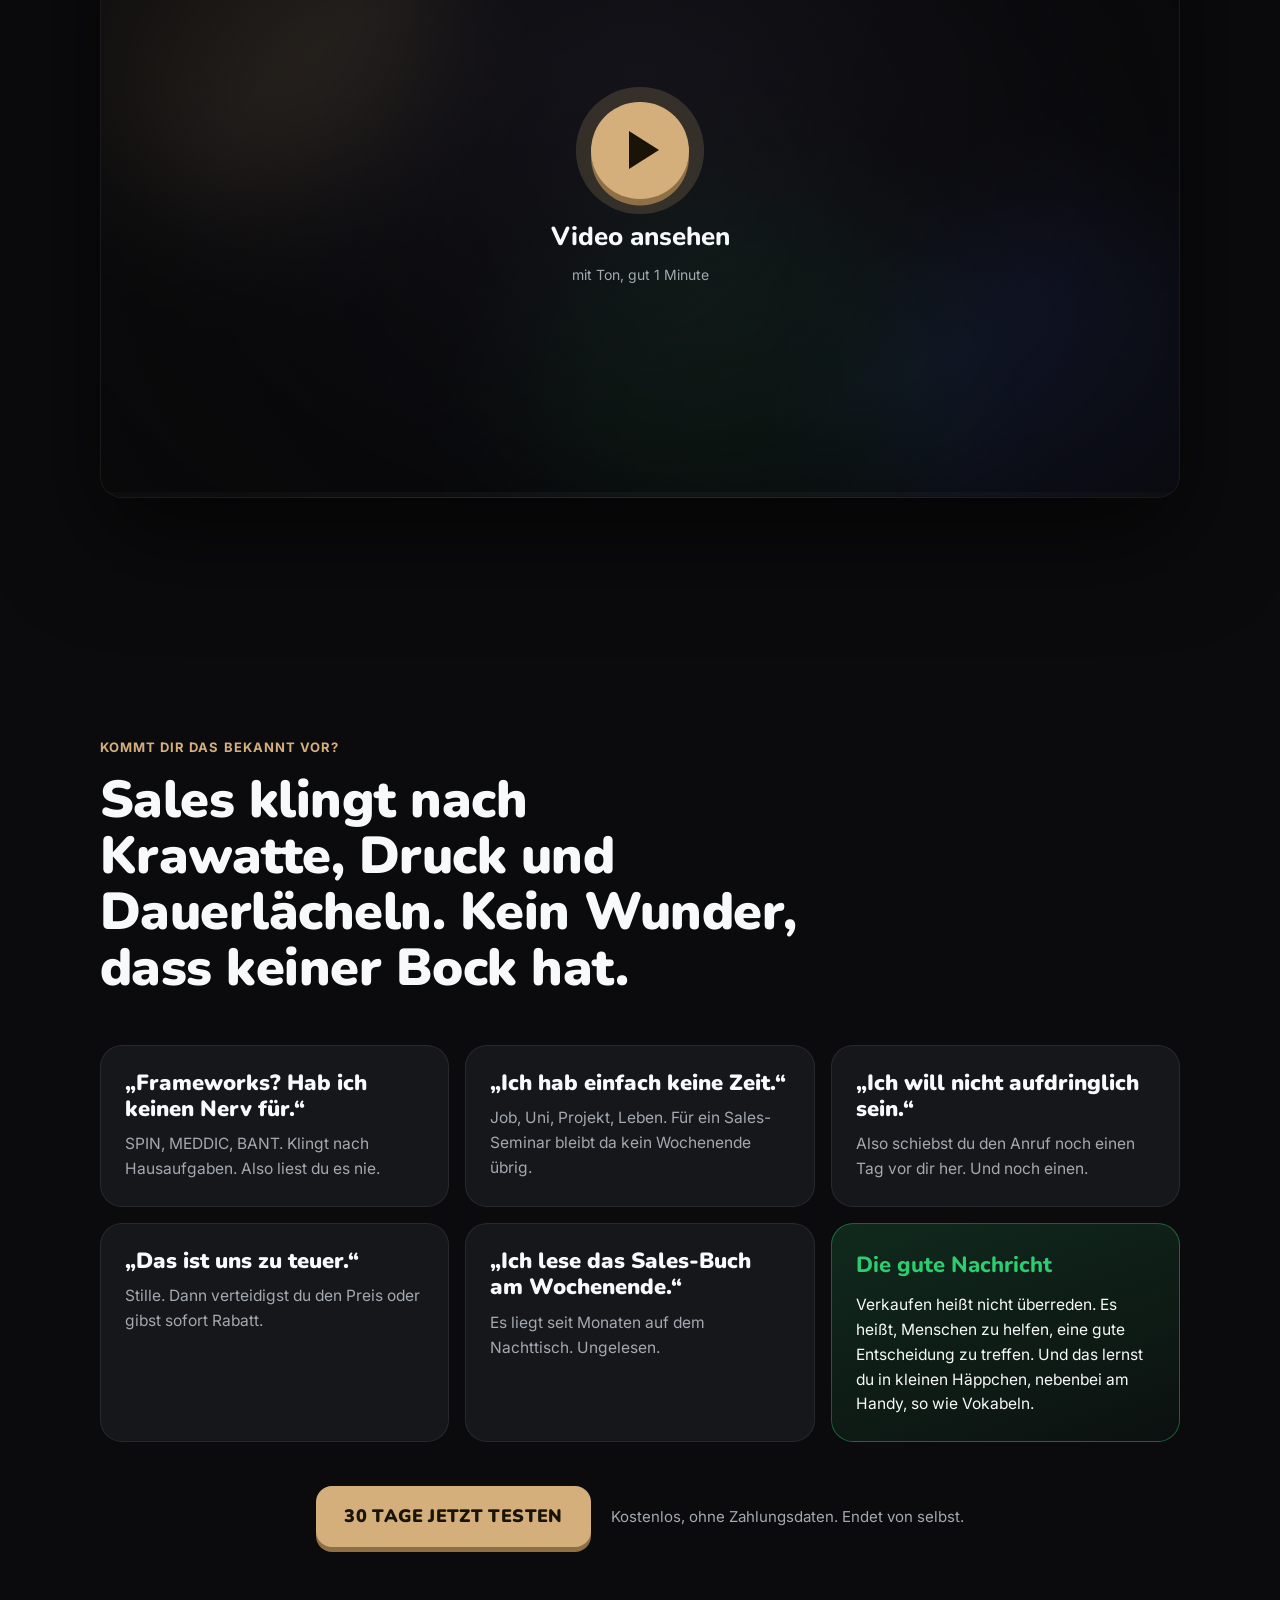
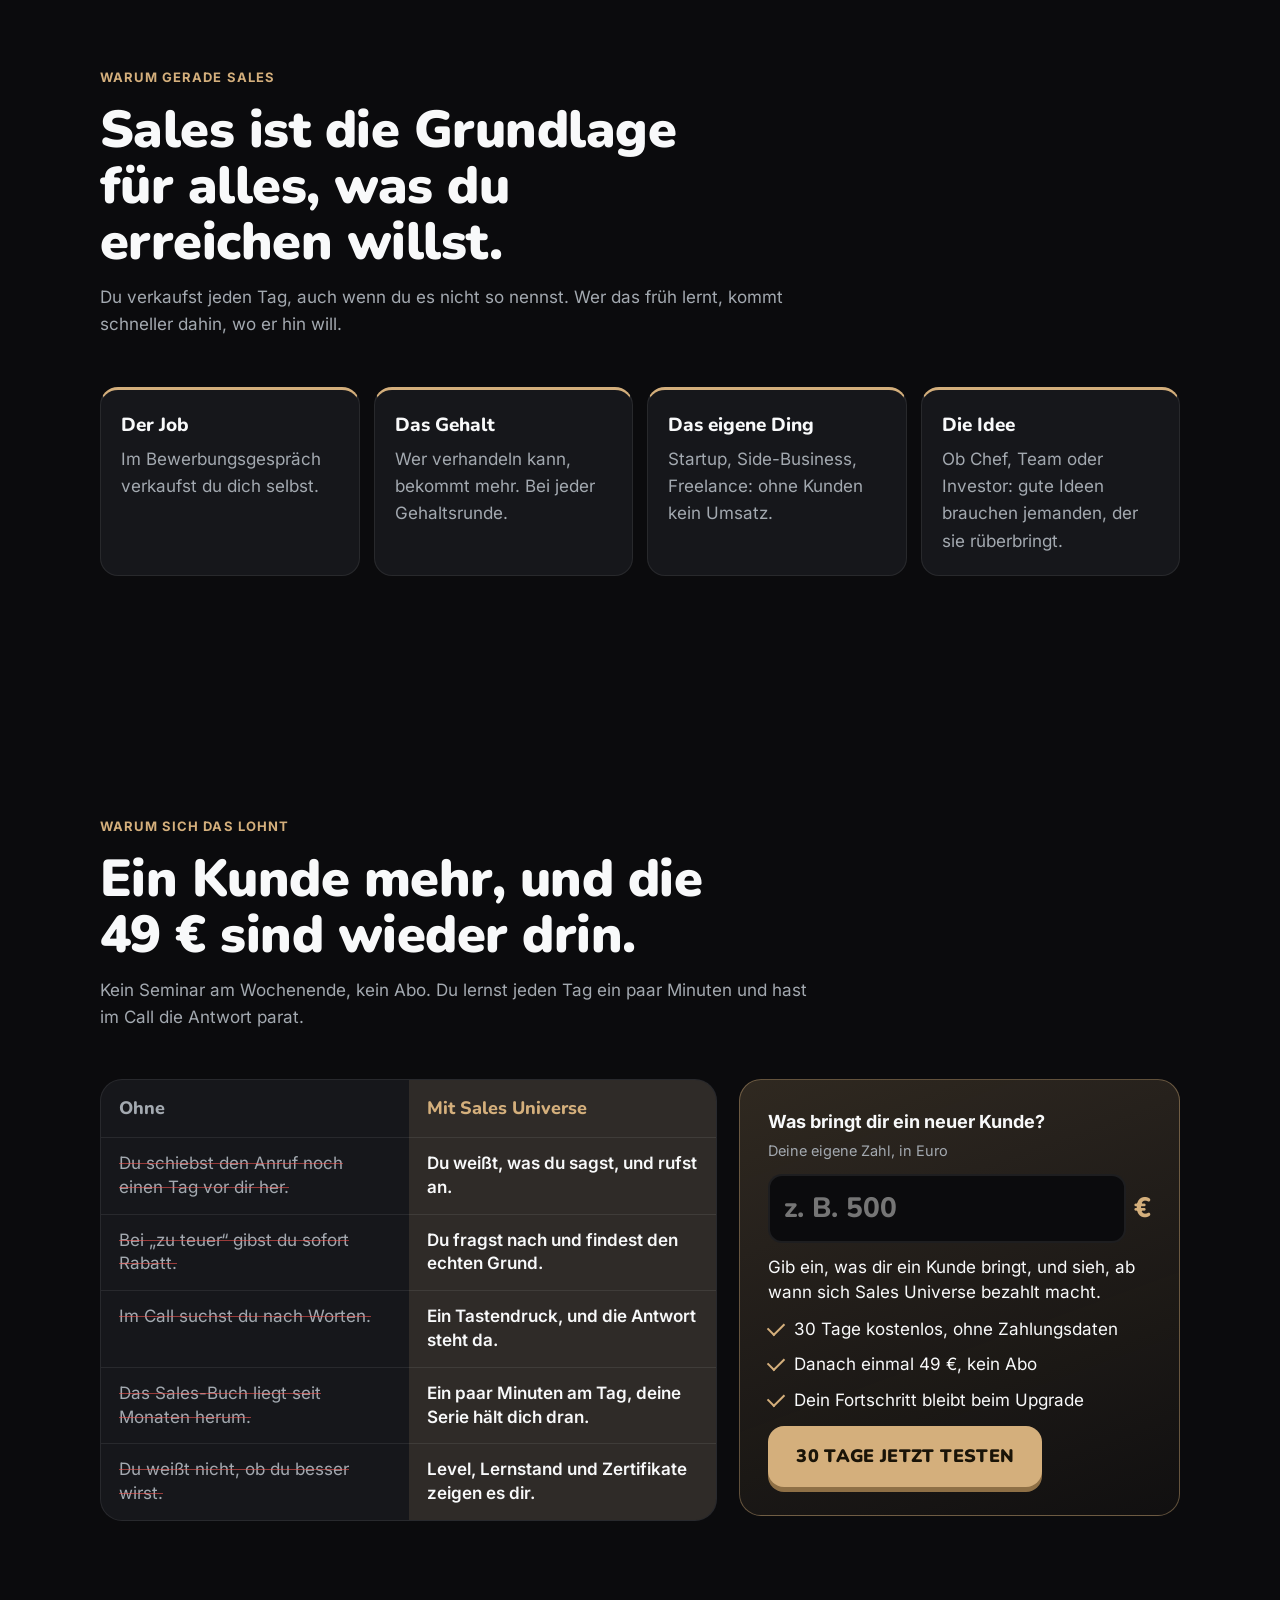
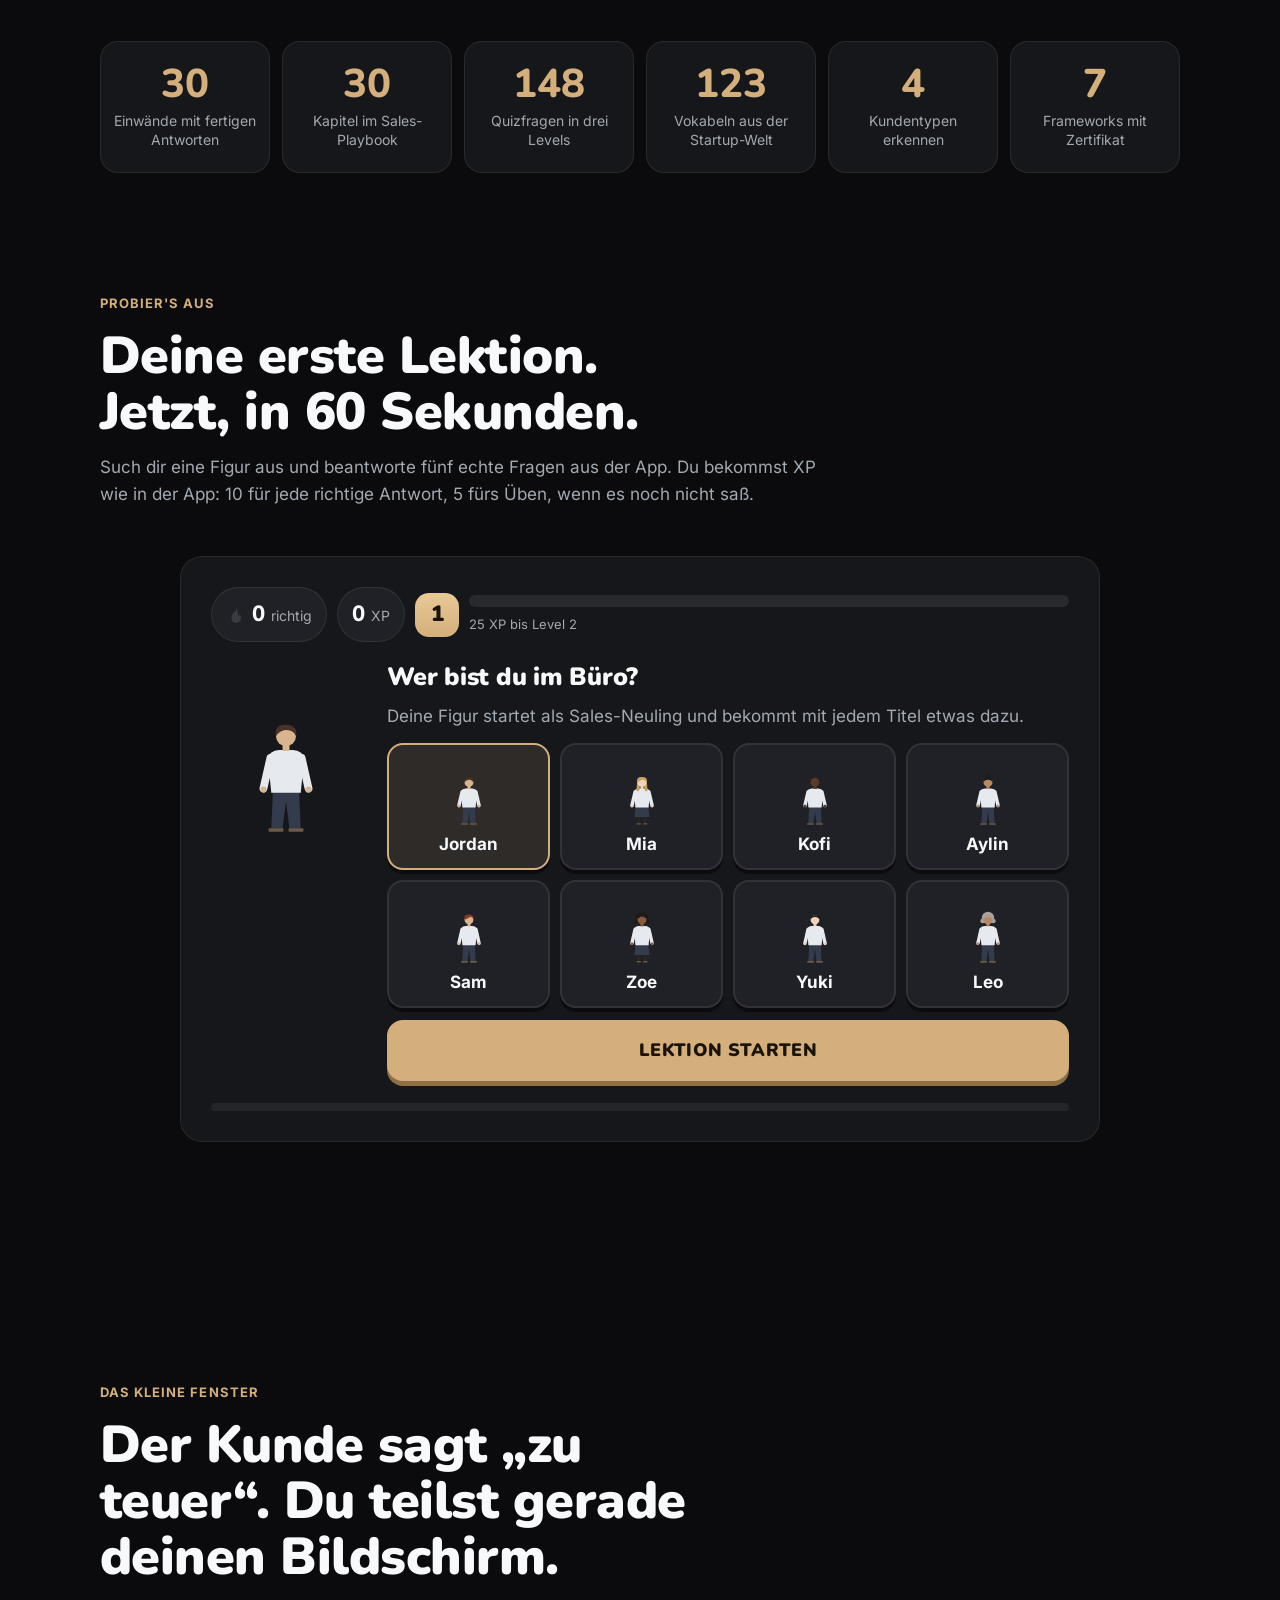
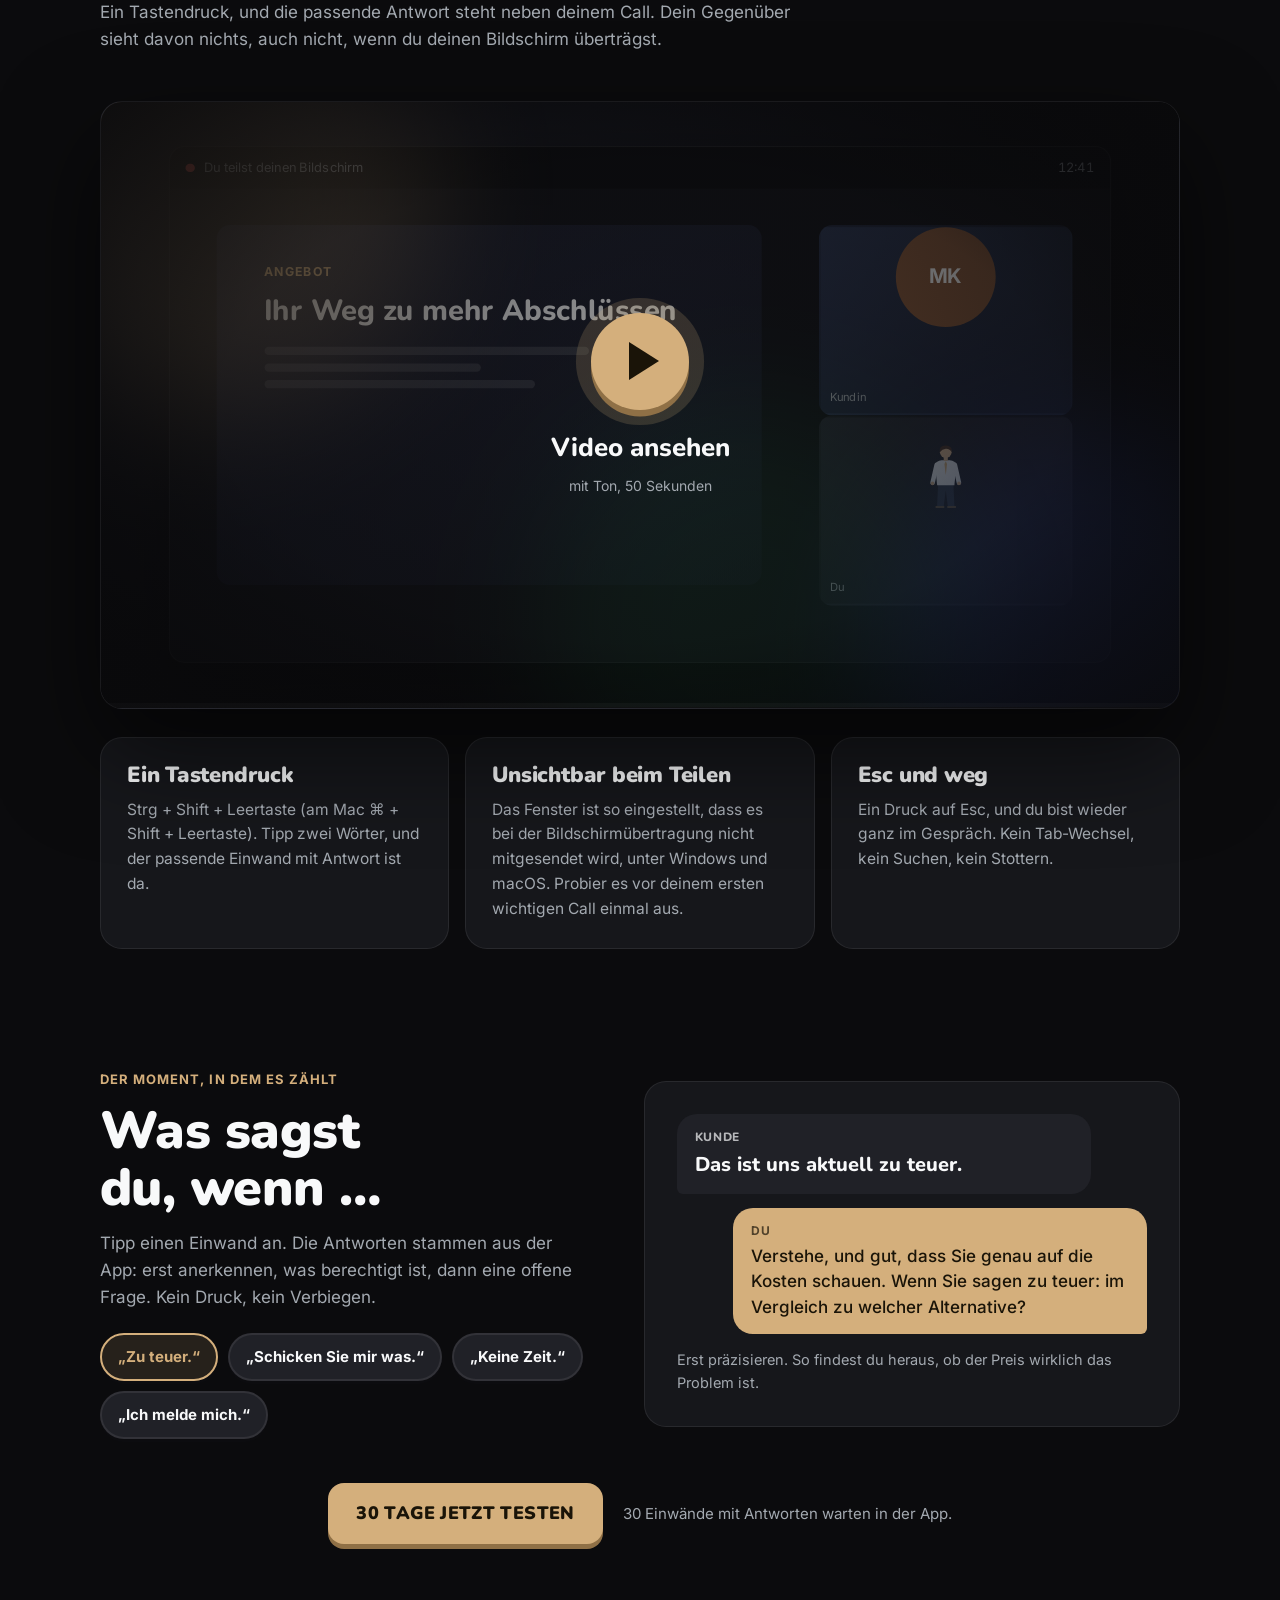
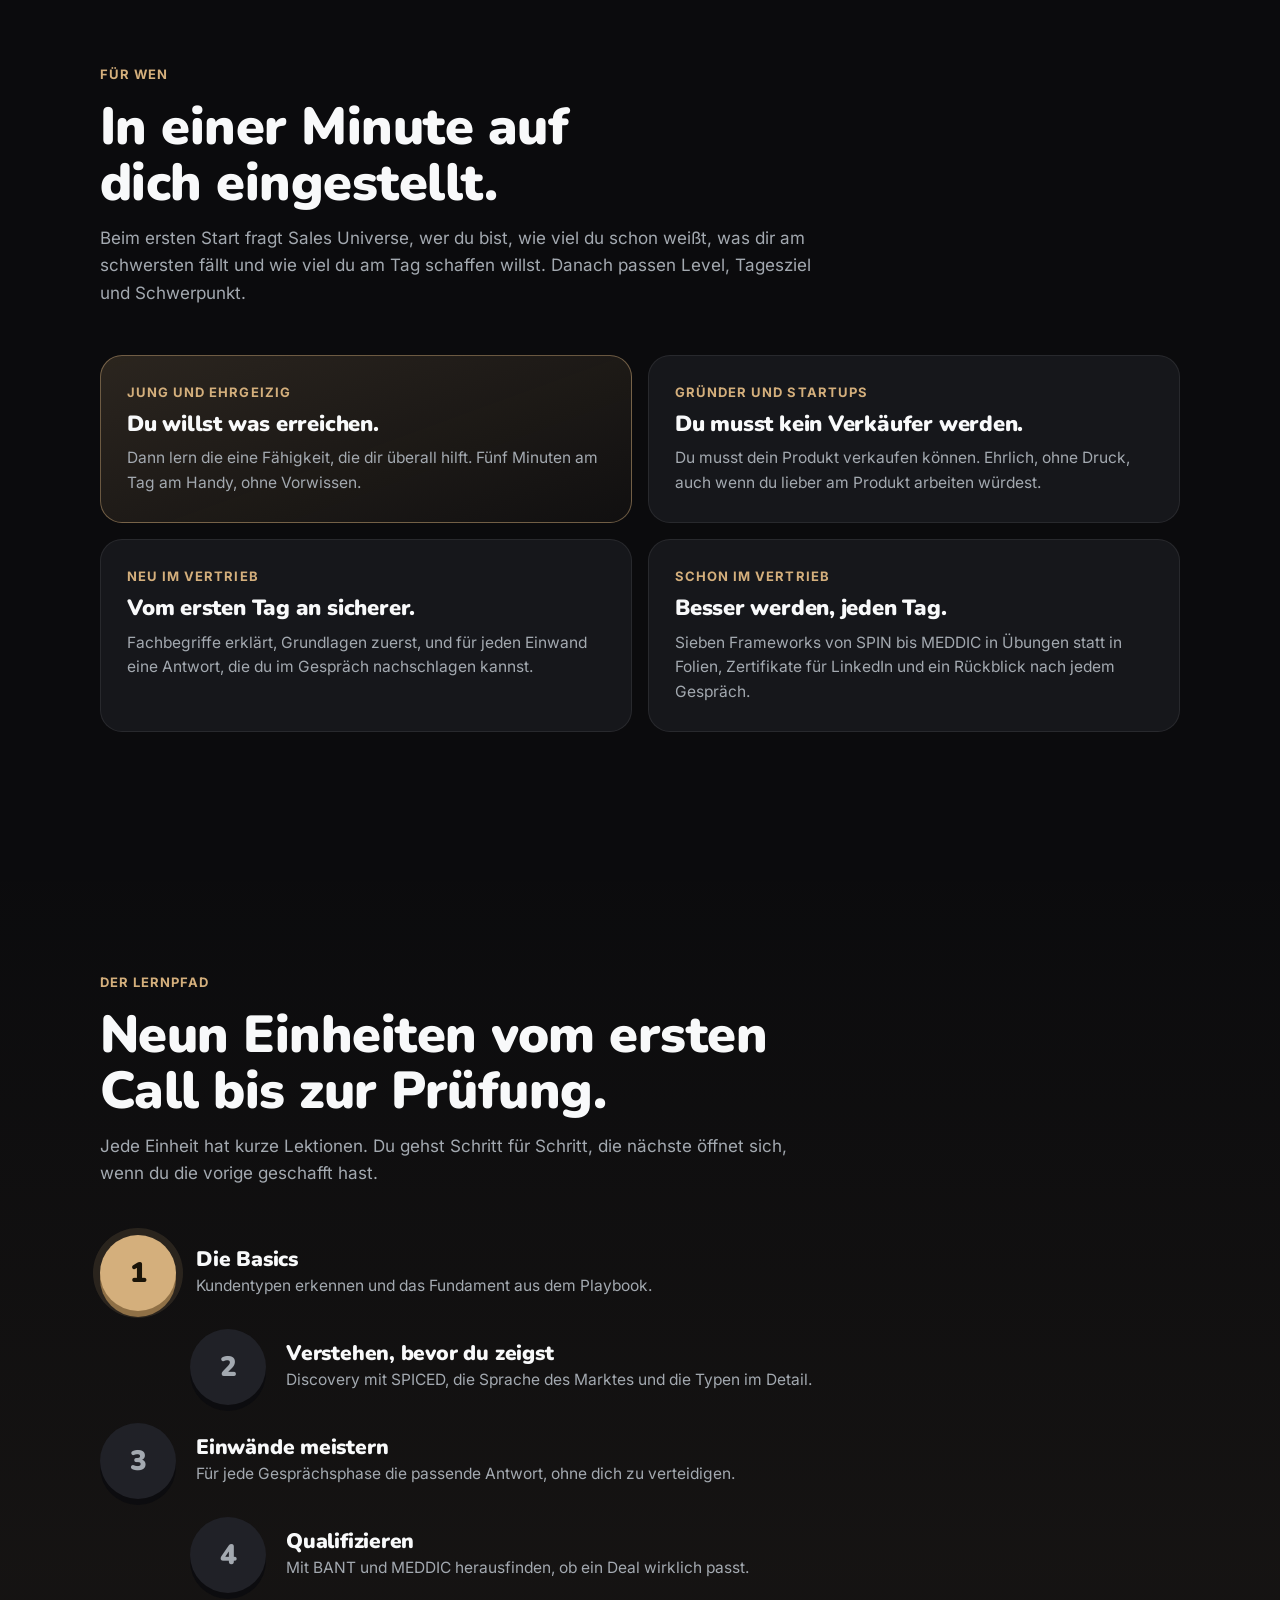
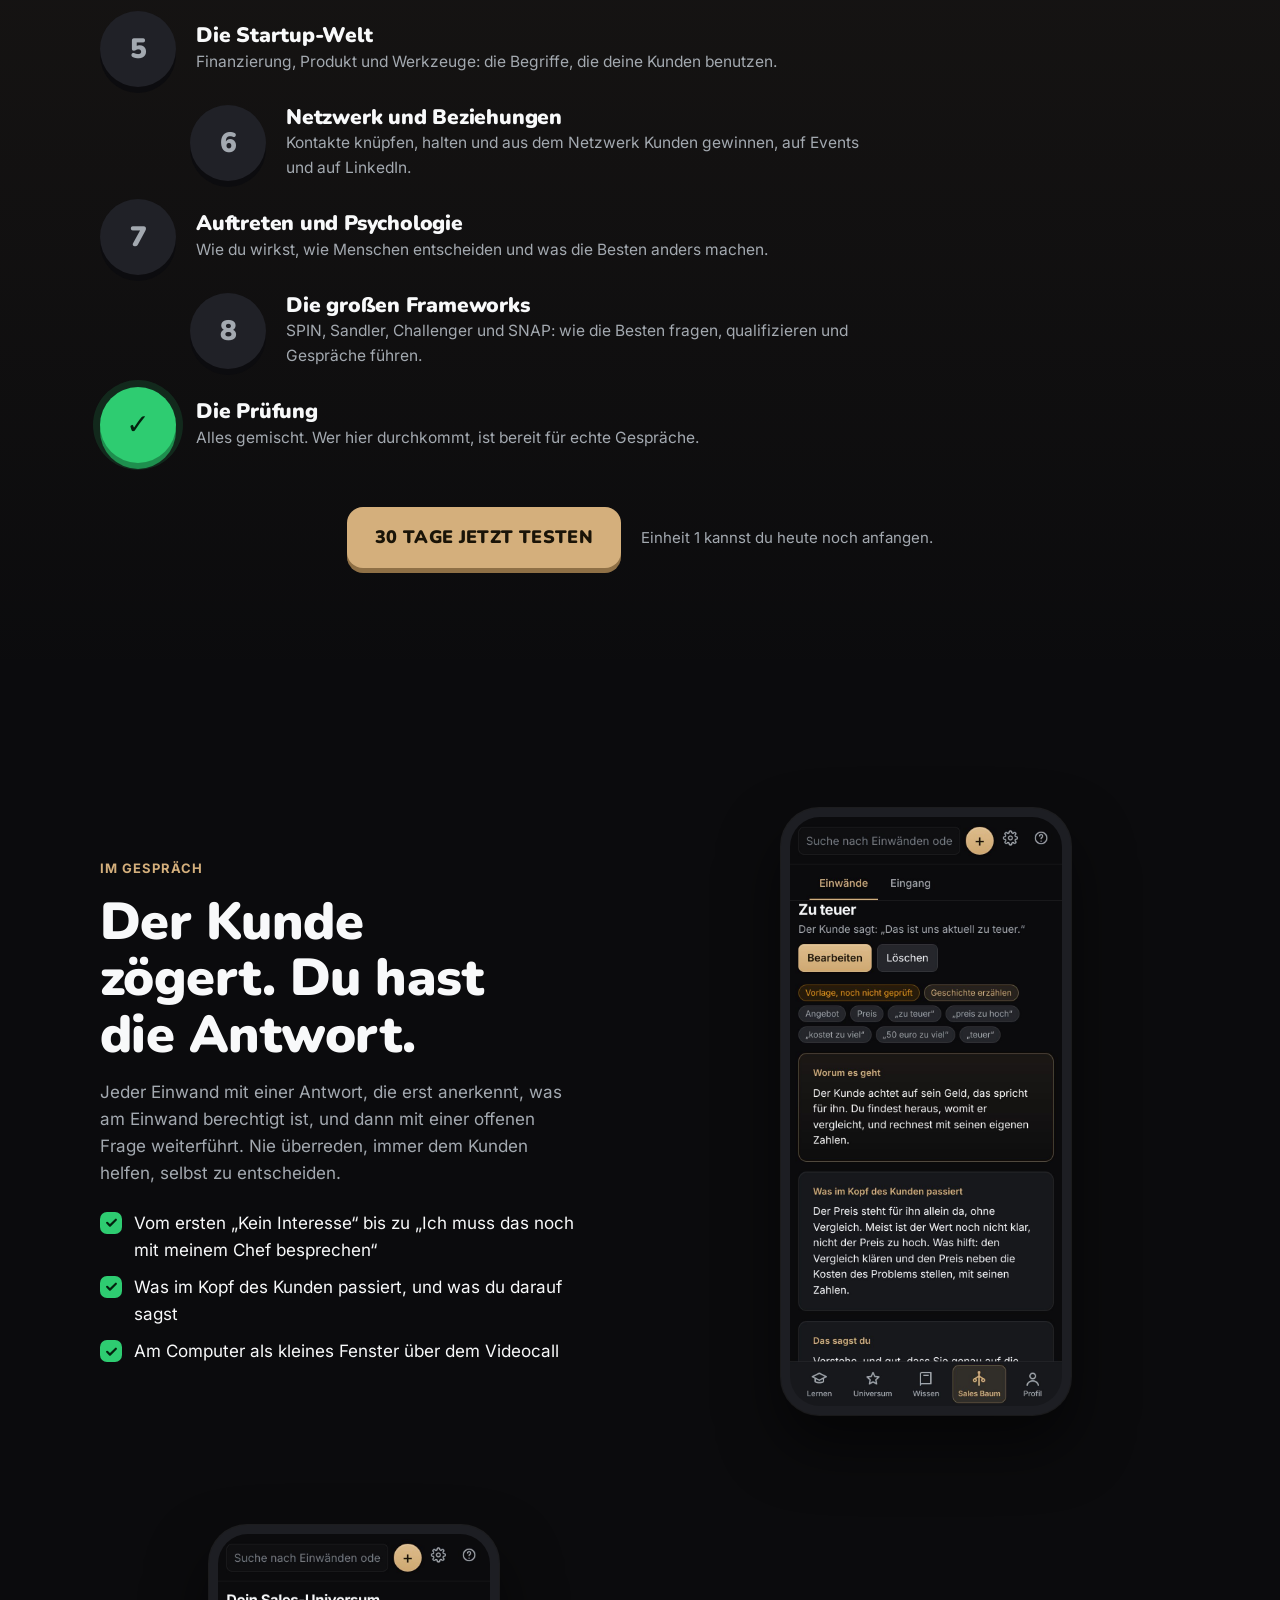
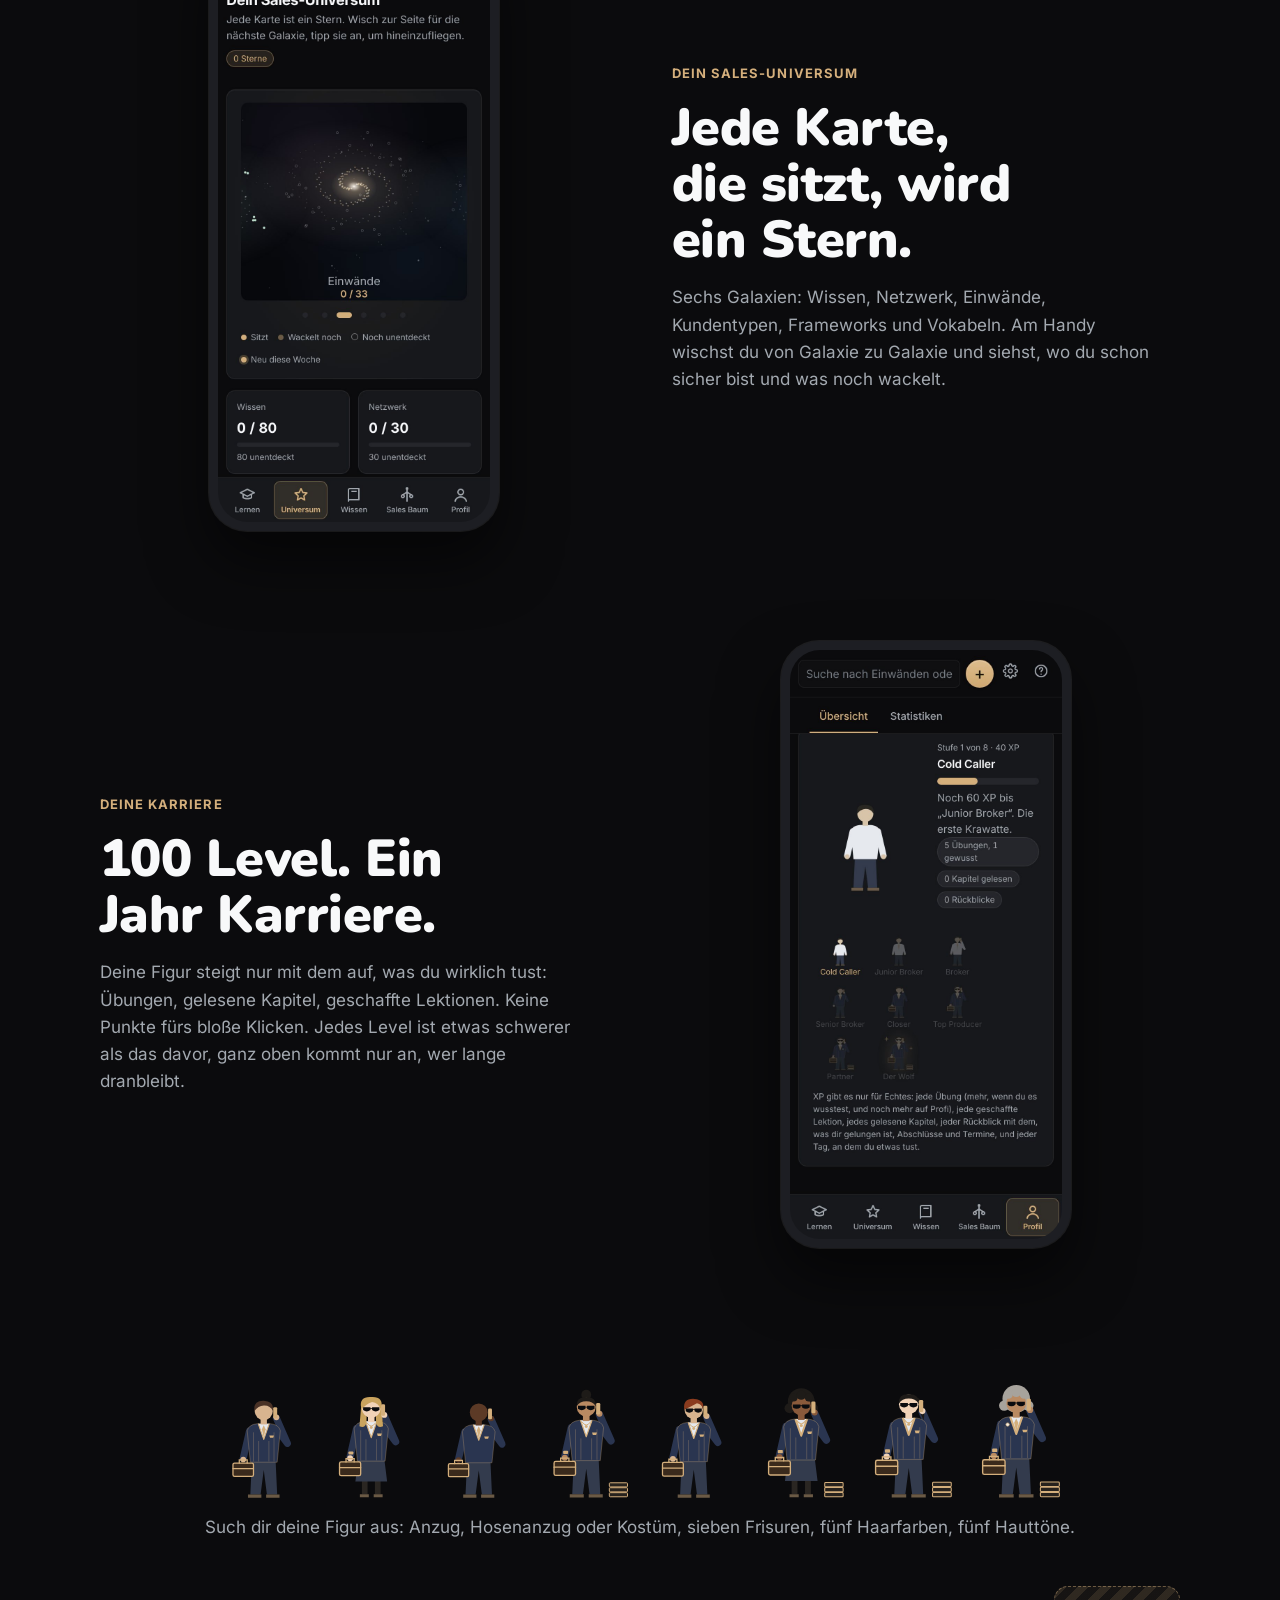
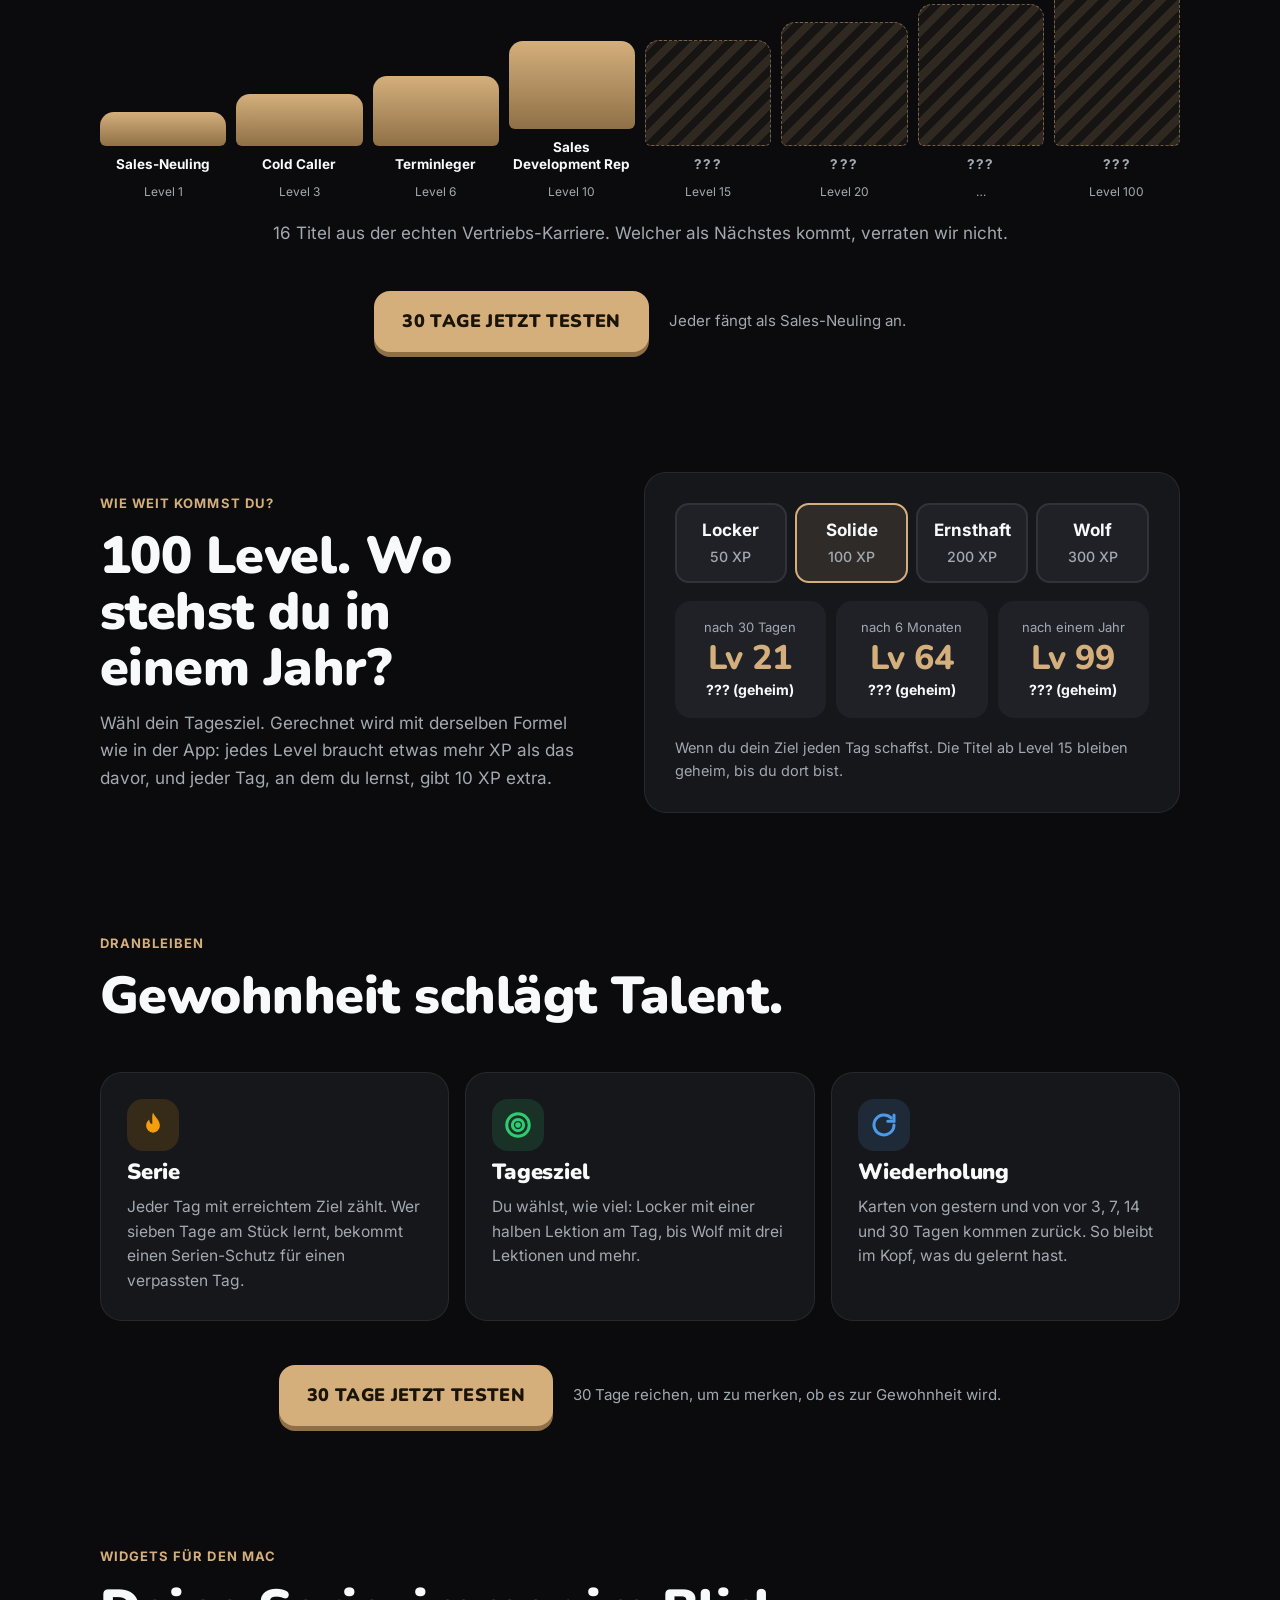
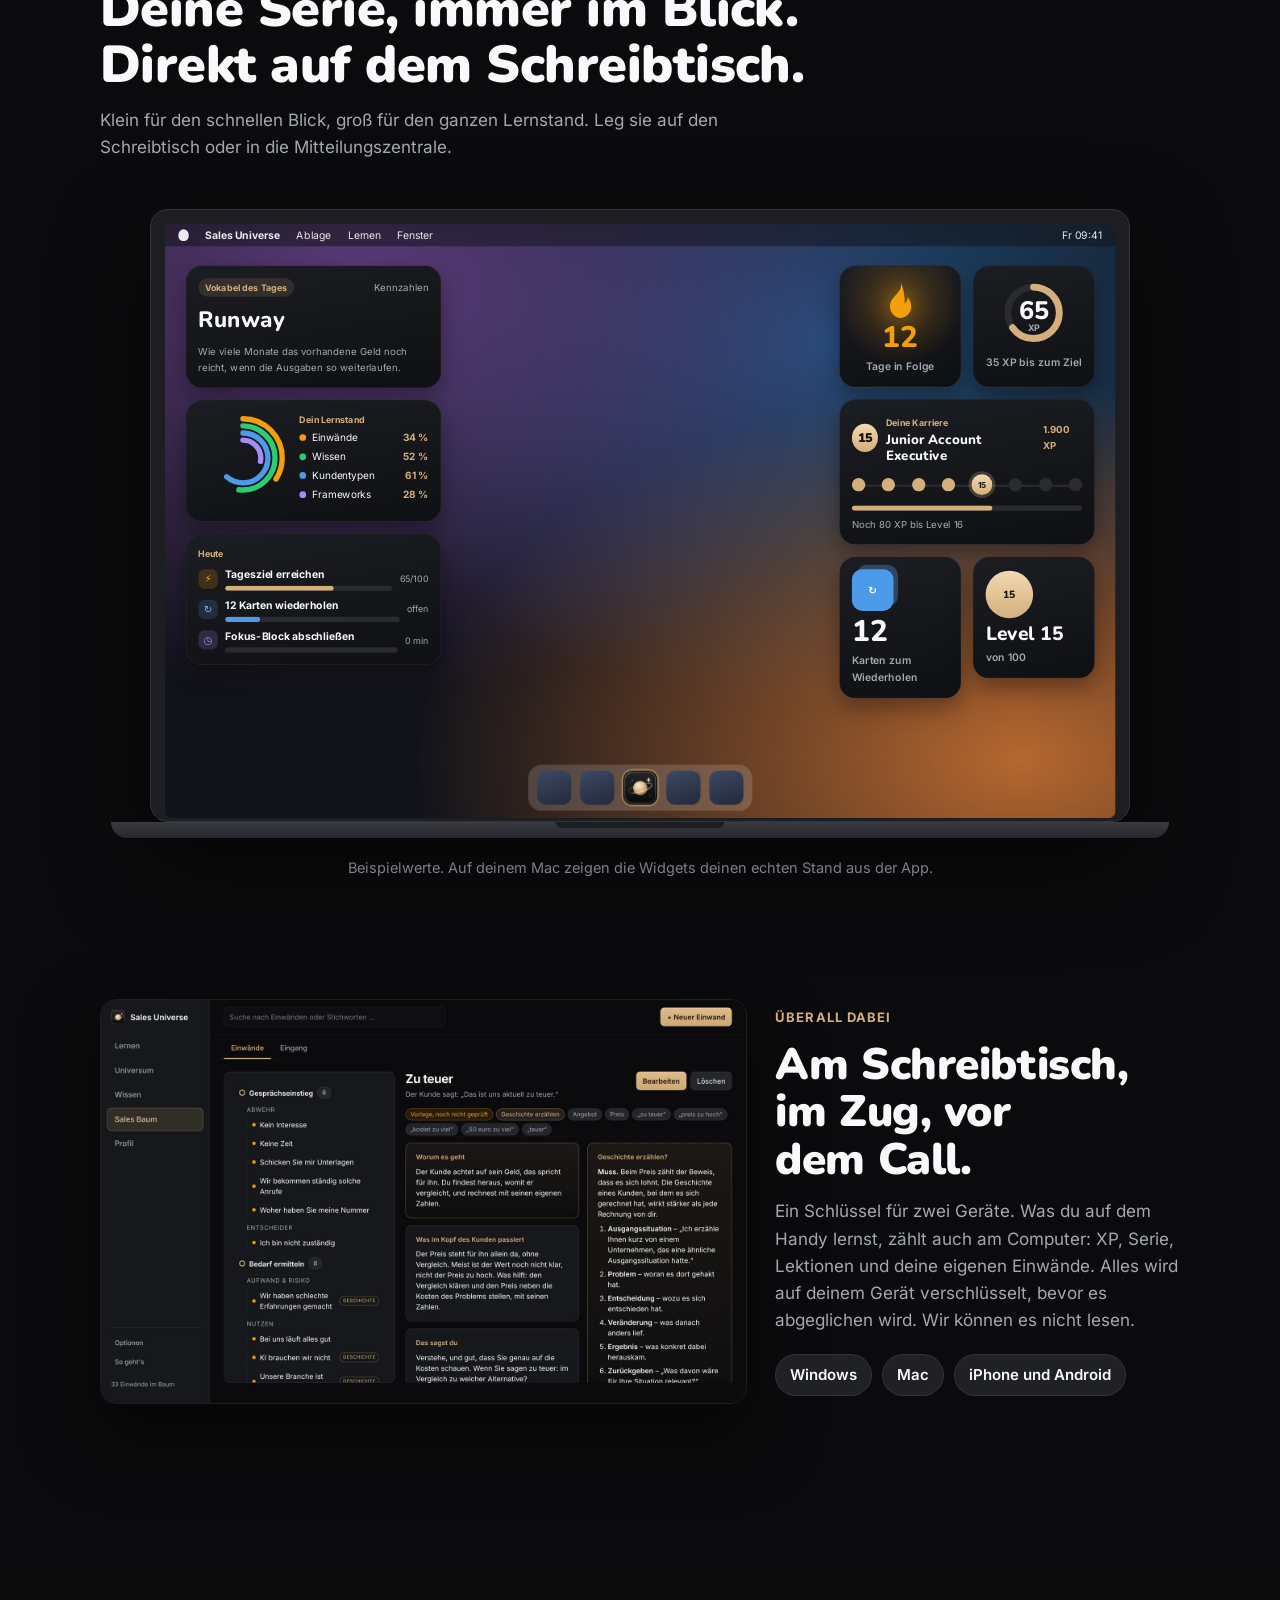
==== commit 2bff7534: "Webseite: Willkommensvideo, echte Soundeffekte, erzählende Stimme, Widgets auf Mac-Schreibtisch, Ein" ====
--- a/webseite/index.html
+++ b/webseite/index.html
@@ -317,6 +317,154 @@
 .szenesteuer button { padding: 0.6cqw 1.2cqw; min-height: 28px; border-radius: 999px; border: 1px solid rgba(255,255,255,0.18); background: rgba(0,0,0,0.5); color: var(--text); cursor: pointer; font: inherit; font-size: max(12px, 1.1cqw); }
 .kino:not(.laeuft) .szenesteuer { display: none; }
 .fenstervorteile { margin-top: 28px; }
+/* Willkommensvideo: jede Szene ist eine Ebene, die mit .an erscheint */
+.szenestart.klein { inset: auto 1.4cqw 1.4cqw auto; background: transparent; }
+.filmabschnitt { padding-top: 0; }
+.willkommen { background: radial-gradient(ellipse at 50% 30%, #1d1b26, #07070a 70%); }
+.wb { position: absolute; inset: 7% 6%; display: grid; place-content: center; justify-items: center; gap: 2cqw; text-align: center; opacity: 0; transform: scale(1.08); filter: blur(0.6cqw); transition: opacity 0.6s, transform 1.2s cubic-bezier(.2,.8,.2,1), filter 0.6s; pointer-events: none; z-index: 2; }
+.wb.an { opacity: 1; transform: none; filter: none; pointer-events: auto; }
+.vtitel img, .wende img { width: 9cqw; height: 9cqw; border-radius: 22%; }
+.vtitel b, .wende b { font-family: var(--anzeige); font-size: 5.4cqw; }
+.vtitel span { color: var(--leise); font-size: 2cqw; }
+.vgross b { display: block; font-family: var(--anzeige); font-weight: 900; font-size: 8.4cqw; line-height: 1.02; letter-spacing: -0.02em; }
+.vgross.an b { animation: knall 0.9s cubic-bezier(.2,.9,.3,1) both; }
+@keyframes knall { from { opacity: 0; transform: scale(2.2); filter: blur(1cqw); } to { opacity: 1; transform: none; filter: none; } }
+.vgross.an b + b { animation-delay: 0.35s; color: var(--gold); }
+.vgross s { text-decoration-thickness: 0.6cqw; text-decoration-color: #ff6b6b; }
+.wschmerz { grid-template-columns: repeat(3, 1fr); gap: 2.4cqw; }
+.wding { position: relative; padding: 2.4cqw 2cqw; border-radius: 1.6cqw; background: var(--flaeche); border: 1px solid var(--kante); display: grid; justify-items: center; gap: 1.2cqw; font-size: 1.9cqw; opacity: 0; }
+.wschmerz.an .wding { animation: reinfallen 0.6s cubic-bezier(.2,.9,.3,1.3) both; }
+.wschmerz.an .wding:nth-child(2) { animation-delay: 1.2s; } .wschmerz.an .wding:nth-child(3) { animation-delay: 2.4s; }
+@keyframes reinfallen { from { opacity: 0; transform: translateY(-6cqw) rotate(-6deg); } to { opacity: 1; transform: none; } }
+.wding i { position: absolute; inset: 0; display: grid; place-items: center; font-style: normal; font-size: 10cqw; color: #ff6b6b; opacity: 0; }
+.wschmerz.an .wding i { animation: kreuz 0.3s ease-out 4.4s both; }
+@keyframes kreuz { from { opacity: 0; transform: scale(2); } to { opacity: 0.9; transform: none; } }
+.wsymbol { width: 7cqw; height: 8cqw; border-radius: 0.6cqw; background: linear-gradient(160deg, #3b4766, #222a3d); position: relative; }
+.wsymbol.buch { background: linear-gradient(90deg, #7a2e2e 12%, #a33b3b 12%); }
+.wsymbol.folie2 { height: 5.6cqw; width: 8cqw; background: repeating-linear-gradient(180deg, #2a3148 0 1cqw, #3d4767 1cqw 1.4cqw); }
+.wsymbol.kalender { background: linear-gradient(180deg, #c0392b 0 28%, #e8e8ea 28%); }
+.wfrage { grid-column: 1 / -1; font-family: var(--anzeige); font-size: 3.6cqw; color: var(--gold); opacity: 0; }
+.wschmerz.an .wfrage { animation: aufblenden2 0.8s ease-out 4.8s both; }
+@keyframes aufblenden2 { from { opacity: 0; transform: translateY(1.5cqw); } to { opacity: 1; transform: none; } }
+.wkarten3 { display: flex; gap: 2cqw; }
+.wkarten3 div { padding: 2cqw 3cqw; border-radius: 1.4cqw; background: var(--flaeche); border: 1px solid var(--kante); font-weight: 800; font-size: 2.6cqw; opacity: 0; }
+.wgrund.an .wkarten3 div { animation: reinfallen 0.5s cubic-bezier(.2,.9,.3,1.3) both; }
+.wgrund.an .wkarten3 div:nth-child(1) { animation-delay: 1.4s; } .wgrund.an .wkarten3 div:nth-child(2) { animation-delay: 2s; } .wgrund.an .wkarten3 div:nth-child(3) { animation-delay: 2.6s; }
+.wfundament { width: 100%; padding: 1.8cqw 3cqw; border-radius: 1.4cqw; background: linear-gradient(90deg, var(--gold), #f1d3a1); color: #1a1408; font-family: var(--anzeige); font-weight: 900; font-size: 3.4cqw; opacity: 0; transform-origin: center; }
+.wgrund.an .wfundament { animation: fundament 0.8s cubic-bezier(.2,.9,.3,1.2) 5s both; }
+@keyframes fundament { from { opacity: 0; transform: scaleX(0.2); } to { opacity: 1; transform: none; } }
+.wloesung { grid-template-columns: auto auto; gap: 5cqw; align-items: center; text-align: left; justify-items: start; }
+.wtelefon { width: 17cqw; aspect-ratio: 9 / 18; border-radius: 2.6cqw; padding: 0.8cqw; background: #2a2b31; box-shadow: 0 2cqw 5cqw rgba(0,0,0,0.6); }
+.wtelefon .wbildschirm { width: 100%; height: 100%; border-radius: 2cqw; background: radial-gradient(circle at 50% 30%, #2b2416, #0c0c0f); display: grid; place-content: center; justify-items: center; gap: 0.6cqw; }
+.wtelefon .wbildschirm img { width: 6cqw; height: 6cqw; border-radius: 22%; }
+.wtelefon .wbildschirm b { font-family: var(--anzeige); font-size: 2.4cqw; color: var(--gold); }
+.wtelefon .wbildschirm span { font-size: 1.4cqw; color: var(--leise); }
+.wloesung.an .wtelefon { animation: hochfahren 1s cubic-bezier(.2,.9,.3,1.1) both; }
+@keyframes hochfahren { from { transform: translateY(30cqw) rotate(8deg); } to { transform: none; } }
+.wtext { display: grid; gap: 0.8cqw; }
+.wtext small { color: var(--leise); font-size: 2cqw; }
+.wtext b { font-family: var(--anzeige); font-size: 5.6cqw; color: var(--gold); }
+.wtext span { font-size: 2.4cqw; }
+.wknoten { display: flex; gap: 2.4cqw; align-items: center; }
+.wknoten i { width: 8cqw; height: 8cqw; border-radius: 50%; display: grid; place-items: center; font-style: normal; font-weight: 900; font-size: 3cqw; background: var(--gruen); color: #04230f; box-shadow: 0 0.6cqw 0 #1b8a4a; opacity: 0; }
+.wknoten i.jetzt { background: var(--gold); color: #1a1408; box-shadow: 0 0.6cqw 0 var(--gold-tief), 0 0 0 1.2cqw rgba(212,175,124,0.2); }
+.wknoten i.zu { background: #2a2b31; box-shadow: 0 0.6cqw 0 #111; }
+.vpfad.an .wknoten i { animation: reinfallen 0.45s cubic-bezier(.2,.9,.3,1.4) both; }
+.vpfad.an .wknoten i:nth-child(2) { animation-delay: 0.4s; } .vpfad.an .wknoten i:nth-child(3) { animation-delay: 0.8s; } .vpfad.an .wknoten i:nth-child(4) { animation-delay: 1.2s; } .vpfad.an .wknoten i:nth-child(5) { animation-delay: 1.6s; }
+.wstatus { display: flex; gap: 2cqw; font-size: 2.4cqw; font-weight: 800; }
+.wstatus > span { display: flex; align-items: center; gap: 0.6cqw; padding: 1cqw 2cqw; border-radius: 999px; background: var(--flaeche); border: 1px solid var(--kante); opacity: 0; }
+.wstatus svg { width: 2.8cqw; height: 2.8cqw; }
+.vpfad.an .wstatus > span { animation: aufblenden2 0.5s ease-out both; }
+.vpfad.an .vflamme { animation-delay: 2.2s !important; } .vpfad.an .wxp { animation-delay: 3s !important; color: var(--gruen); } .vpfad.an .wlevel { animation-delay: 4.6s !important; color: var(--gold); }
+.weinwand { grid-template-columns: auto 1fr; gap: 4cqw; align-items: center; }
+.wzahl { font-family: var(--anzeige); font-weight: 900; font-size: 18cqw; line-height: 1; color: var(--gold); }
+.weinwand.an .wzahl { animation: knall 0.8s cubic-bezier(.2,.9,.3,1) both; }
+.wfaecher { display: grid; gap: 1.2cqw; justify-items: start; }
+.wfaecher span { padding: 1.2cqw 2.4cqw; border-radius: 1.4cqw 1.4cqw 1.4cqw 0.2cqw; background: #fff; color: #111; font-weight: 800; font-size: 2.4cqw; opacity: 0; }
+.weinwand.an .wfaecher span { animation: reinfallen 0.4s cubic-bezier(.2,.9,.3,1.3) both; }
+.weinwand.an .wfaecher span:nth-child(1) { animation-delay: 0.5s; } .weinwand.an .wfaecher span:nth-child(2) { animation-delay: 0.8s; } .weinwand.an .wfaecher span:nth-child(3) { animation-delay: 1.1s; } .weinwand.an .wfaecher span:nth-child(4) { animation-delay: 1.4s; }
+.wfenster { grid-template-columns: auto auto; gap: 0; align-items: center; }
+.wcall { width: 40cqw; aspect-ratio: 16 / 10; border-radius: 1.6cqw; background: linear-gradient(160deg, #2a3550, #1b2133); display: grid; place-items: center; position: relative; }
+.wcall .avatar { width: 9cqw; font-size: 3cqw; }
+.wcall em { position: absolute; left: 1.2cqw; bottom: 1cqw; font-style: normal; color: var(--leise); font-size: 1.4cqw; }
+.wmini { margin-left: -6cqw; width: 26cqw; padding: 1.8cqw; border-radius: 1.6cqw; background: rgba(23,24,27,0.97); border: 0.2cqw solid var(--gold); text-align: left; display: grid; gap: 0.8cqw; font-size: 1.8cqw; box-shadow: 0 2cqw 4cqw rgba(0,0,0,0.6); opacity: 0; }
+.wfenster.an .wmini { animation: fensterauf 0.6s cubic-bezier(.2,.9,.3,1.4) 0.6s both; }
+.wmini small { color: var(--gruen); font-weight: 700; }
+.wchips { display: flex; flex-wrap: wrap; justify-content: center; gap: 1.2cqw; max-width: 70cqw; }
+.wchips span { padding: 1cqw 2.2cqw; border-radius: 999px; border: 0.2cqw solid var(--gold); color: var(--gold); font-weight: 800; font-size: 2.4cqw; opacity: 0; }
+.wrahmen.an .wchips span { animation: reinfallen 0.4s cubic-bezier(.2,.9,.3,1.3) both; }
+.wrahmen.an .wchips span:nth-child(2) { animation-delay: 0.25s; } .wrahmen.an .wchips span:nth-child(3) { animation-delay: 0.5s; } .wrahmen.an .wchips span:nth-child(4) { animation-delay: 0.75s; } .wrahmen.an .wchips span:nth-child(5) { animation-delay: 1s; } .wrahmen.an .wchips span:nth-child(6) { animation-delay: 1.25s; } .wrahmen.an .wchips span:nth-child(7) { animation-delay: 1.5s; }
+.wzert { position: relative; width: 34cqw; padding: 2.2cqw; border-radius: 1.2cqw; background: linear-gradient(160deg, #f6efe2, #e5d6b8); color: #1a1408; display: grid; gap: 0.6cqw; box-shadow: 0 2cqw 4cqw rgba(0,0,0,0.5); opacity: 0; }
+.wzert small { letter-spacing: 0.2em; text-transform: uppercase; font-weight: 800; font-size: 1.3cqw; color: #8a6a37; }
+.wzert b { font-family: var(--anzeige); font-size: 2.8cqw; }
+.wzert .li { position: absolute; right: -1.6cqw; top: -1.6cqw; width: 5cqw; height: 5cqw; border-radius: 1cqw; background: #0a66c2; color: #fff; font-weight: 900; font-size: 2.6cqw; display: grid; place-items: center; }
+.wrahmen.an .wzert { animation: zertifikat 0.8s cubic-bezier(.2,.9,.3,1.3) 4s both; }
+@keyframes zertifikat { from { opacity: 0; transform: translateY(6cqw) rotate(-8deg) scale(0.8); } to { opacity: 1; transform: rotate(-2deg); } }
+.wkarriere { grid-template-columns: auto auto auto; align-items: end; gap: 3cqw; }
+.wfig { width: 14cqw; height: auto; }
+.wfig.zwei { width: 20cqw; filter: drop-shadow(0 0 3cqw rgba(212,175,124,0.5)); opacity: 0; }
+.wkarriere.an .wfig.zwei { animation: aufsteigen 1s cubic-bezier(.2,.9,.3,1.3) 1.8s both; }
+@keyframes aufsteigen { from { opacity: 0; transform: translateY(4cqw) scale(0.7); } to { opacity: 1; transform: none; } }
+.wpfeil { font-size: 6cqw; color: var(--gold); align-self: center; }
+.wlevelzahl { grid-column: 1 / -1; justify-self: center; font-size: 3cqw; font-weight: 800; }
+.wlevelzahl b { color: var(--gold); font-family: var(--anzeige); font-size: 4cqw; }
+.wgeraete { grid-template-columns: auto auto auto; align-items: center; gap: 3cqw; }
+.wlaptop { width: 36cqw; aspect-ratio: 16 / 10; border-radius: 1.4cqw 1.4cqw 0 0; padding: 0.8cqw; background: #2a2b31; position: relative; }
+.wlaptop::after { content: ''; position: absolute; left: -3cqw; right: -3cqw; bottom: -1.6cqw; height: 1.6cqw; border-radius: 0 0 1.4cqw 1.4cqw; background: #3a3b42; }
+.wlaptop div, .wtelefon.klein .wbildschirm { width: 100%; height: 100%; border-radius: 0.8cqw; background: radial-gradient(circle at 40% 30%, #2b2416, #0c0c0f); }
+.wtelefon.klein { width: 11cqw; }
+.wsync { font-size: 6cqw; color: var(--gold); }
+.wgeraete.an .wsync { animation: drehen 1.4s ease-in-out infinite; }
+@keyframes drehen { 50% { transform: scale(1.25); color: var(--gruen); } }
+.wnamen { grid-column: 1 / -1; justify-self: center; font-size: 2.8cqw; font-weight: 800; margin-top: 2cqw; }
+.wende .knopf { font-size: 1.8cqw; }
+.wende.an img { animation: logodreh 1.2s cubic-bezier(.2,.9,.3,1.3); }
+.wende.an .knopf { animation: knopfglanz 2s ease-in-out 1s infinite; }
+.willkommen[data-schritt="w-ende"] .untertitel { display: none; }
+.wnutzen { grid-template-columns: 1fr auto 1fr; align-items: center; gap: 3cqw; }
+.wvorher, .wnachher { display: grid; gap: 1.2cqw; text-align: left; }
+.wvorher small, .wnachher small { font-weight: 800; letter-spacing: 0.12em; text-transform: uppercase; font-size: 1.4cqw; }
+.wvorher small { color: #ff6b6b; } .wnachher small { color: var(--gruen); }
+.wvorher span, .wnachher span { padding: 1.4cqw 2cqw; border-radius: 1.2cqw; font-weight: 800; font-size: 2.2cqw; opacity: 0; }
+.wvorher span { background: rgba(224,49,49,0.12); border: 1px solid rgba(224,49,49,0.35); color: #ffb3b3; text-decoration: line-through; text-decoration-color: rgba(255,107,107,0.7); }
+.wnachher span { background: rgba(46,204,113,0.12); border: 1px solid rgba(46,204,113,0.45); }
+.wnutzen.an .wvorher span { animation: aufblenden2 0.4s ease-out both; }
+.wnutzen.an .wvorher span:nth-child(3) { animation-delay: 0.3s; } .wnutzen.an .wvorher span:nth-child(4) { animation-delay: 0.6s; }
+.wnutzen.an .wnachher span { animation: reinfallen 0.5s cubic-bezier(.2,.9,.3,1.3) both; }
+.wnutzen.an .wnachher span:nth-child(2) { animation-delay: 1.6s; } .wnutzen.an .wnachher span:nth-child(3) { animation-delay: 3s; } .wnutzen.an .wnachher span:nth-child(4) { animation-delay: 4.4s; }
+
+.wraster { display: grid; grid-template-columns: repeat(5, 1fr); gap: 1.4cqw; }
+.wraster span { display: grid; place-items: center; aspect-ratio: 2 / 1; padding: 0 1cqw; border-radius: 1.4cqw; background: var(--flaeche); border: 1px solid var(--kante); font-weight: 800; font-size: 1.9cqw; opacity: 0; }
+.wwerkzeug.an .wraster span { animation: kachelan 0.35s cubic-bezier(.2,.9,.3,1.4) both; }
+.wwerkzeug.an .wraster span:nth-child(1) { animation-delay: 0.3s; }
+.wwerkzeug.an .wraster span:nth-child(2) { animation-delay: 0.6s; }
+.wwerkzeug.an .wraster span:nth-child(3) { animation-delay: 0.9s; }
+.wwerkzeug.an .wraster span:nth-child(4) { animation-delay: 1.2s; }
+.wwerkzeug.an .wraster span:nth-child(5) { animation-delay: 1.5s; }
+.wwerkzeug.an .wraster span:nth-child(6) { animation-delay: 1.8s; }
+.wwerkzeug.an .wraster span:nth-child(7) { animation-delay: 2.1s; }
+.wwerkzeug.an .wraster span:nth-child(8) { animation-delay: 2.4s; }
+.wwerkzeug.an .wraster span:nth-child(9) { animation-delay: 2.7s; }
+.wwerkzeug.an .wraster span:nth-child(10) { animation-delay: 3.0s; }
+@keyframes kachelan { from { opacity: 0; transform: scale(0.4); } 70% { border-color: var(--gold); } to { opacity: 1; transform: none; } }
+.weinapp { font-family: var(--anzeige); font-size: 3.6cqw; color: var(--gold); opacity: 0; }
+.wwerkzeug.an .weinapp { animation: aufblenden2 0.6s ease-out 4.2s both; }
+.weigen.an .weinapp { animation: aufblenden2 0.6s ease-out 5.4s both; }
+.wordner { display: flex; gap: 2cqw; }
+.wordner div { display: grid; justify-items: center; gap: 1cqw; padding: 2.2cqw 2.6cqw; border-radius: 1.6cqw; border: 0.25cqw dashed var(--gold); font-weight: 800; font-size: 2.1cqw; opacity: 0; }
+.wordner b { width: 5cqw; height: 5cqw; border-radius: 50%; display: grid; place-items: center; background: var(--gold); color: #1a1408; font-size: 3.4cqw; }
+.weigen.an .wordner div { animation: reinfallen 0.5s cubic-bezier(.2,.9,.3,1.3) both; }
+.weigen.an .wordner div:nth-child(1) { animation-delay: 2.3s; } .weigen.an .wordner div:nth-child(2) { animation-delay: 2.9s; } .weigen.an .wordner div:nth-child(3) { animation-delay: 3.5s; }
+.wregler { display: grid; grid-template-columns: auto 24cqw auto 24cqw; align-items: center; gap: 1.4cqw; font-size: 1.7cqw; color: var(--leise); }
+.wregler i { height: 0.8cqw; border-radius: 999px; background: #2a2b31; position: relative; }
+.wregler em { position: absolute; left: 10%; top: 50%; width: 2.6cqw; height: 2.6cqw; margin-top: -1.3cqw; border-radius: 50%; background: var(--gold); }
+.weigen.an .wregler em { animation: schieben 1.6s ease-in-out 4.2s both; }
+.weigen.an .wregler i + span + i em { animation-delay: 4.6s; }
+@keyframes schieben { to { left: 70%; } }
+@media (max-width: 600px) { .wraster span { font-size: 2.4cqw; } .willkommen { aspect-ratio: 1 / 1; } .willkommen .wb { inset: 8% 3% 30%; } .willkommen .untertitel { font-size: 4.2cqw; padding: 4cqw 5cqw 7cqw; background: linear-gradient(transparent, rgba(0,0,0,0.85) 30%); } }
+
+@media (max-width: 600px) { .wb { inset: 4% 3%; } .willkommen .untertitel { font-size: 3cqw; padding-bottom: 6cqw; } .kino .untertitel { font-size: 3.2cqw; } }
+
 /* Zusätzliche Animationen: Kinobalken, Lichter, große Worte, Blitz, Treffer */
 .balken { position: absolute; left: 0; right: 0; height: 7%; background: #000; z-index: 9; transition: transform 1.2s cubic-bezier(.65,0,.25,1); }
 .balken.oben { top: 0; transform: translateY(-100%); }
@@ -447,6 +595,28 @@
 .lsliste span b { margin-left: auto; font-family: var(--schrift); color: var(--gold); }
 .lsliste i { width: 9px; height: 9px; border-radius: 50%; }
 @media (max-width: 900px) { .widgetwand { grid-template-columns: repeat(2, minmax(0, 1fr)); } }
+/* Widgets auf einem Mac-Schreibtisch, in echter Größe gezeichnet und mit --s verkleinert */
+.macbuch { max-width: 980px; margin: 0 auto; }
+.macschirm { position: relative; aspect-ratio: 16 / 10; border-radius: 18px; padding: 1.4%; background: #1d1e22; border: 1px solid #34353b; box-shadow: 0 40px 90px rgba(0,0,0,0.55); overflow: hidden; container-type: inline-size; }
+.macbuehne { position: relative; width: 1280px; height: 800px; transform-origin: 0 0; transform: scale(var(--s, 0.7)); border-radius: 10px; overflow: hidden; background: radial-gradient(ellipse at 20% 10%, #5b3b7a, transparent 55%), radial-gradient(ellipse at 90% 90%, #b5672f, transparent 50%), radial-gradient(ellipse at 70% 20%, #1f4f7a, transparent 55%), #12131a; }
+.macleiste { position: absolute; left: 0; right: 0; top: 0; height: 30px; display: flex; align-items: center; gap: 22px; padding: 0 18px; background: rgba(20,20,26,0.55); backdrop-filter: blur(12px); font-size: 14px; color: #e9e9ee; }
+.macleiste .apfel { width: 14px; height: 16px; border-radius: 50% 50% 45% 45%; background: #e9e9ee; }
+.macleiste em { margin-left: auto; font-style: normal; }
+.macspalte { position: absolute; top: 56px; display: grid; gap: 16px; align-content: start; }
+.macspalte.links { left: 28px; width: 344px; }
+.macspalte.rechts { right: 28px; width: 344px; }
+.macpaar { display: grid; grid-template-columns: 164px 164px; gap: 16px; }
+.macbuehne .widget { border-radius: 22px; box-shadow: 0 12px 30px rgba(0,0,0,0.35); background-color: rgba(18,18,22,0.82); }
+.macbuehne .widget.klein { width: 164px; aspect-ratio: 1; }
+.macbuehne .widget.mittel { width: 344px; aspect-ratio: auto; min-height: 164px; grid-column: auto; }
+.macbuehne .widget.feuer b { font-size: 40px; }
+.macdock { position: absolute; left: 50%; bottom: 10px; transform: translateX(-50%); display: flex; gap: 12px; padding: 8px 12px; border-radius: 18px; background: rgba(255,255,255,0.16); backdrop-filter: blur(14px); }
+.macdock i, .macdock img { width: 46px; height: 46px; border-radius: 12px; background: linear-gradient(160deg, #3c4a66, #232a3a); }
+.macdock img { box-shadow: 0 0 0 2px rgba(212,175,124,0.6); }
+.macfuss { height: 16px; margin: 0 -4%; border-radius: 0 0 16px 16px; background: linear-gradient(180deg, #3a3b42, #26272c); position: relative; }
+.macfuss::before { content: ''; position: absolute; left: 50%; top: 0; width: 16%; height: 6px; transform: translateX(-50%); border-radius: 0 0 8px 8px; background: #1d1e22; }
+@media (max-width: 600px) { .macfuss { margin: 0 -2%; height: 10px; } .macschirm { border-radius: 10px; } }
+
 @media (max-width: 480px) { .widget.mittel { aspect-ratio: auto; } .widget.feuer b { font-size: 34px; } }
 
 /* Warum sich das lohnt */
@@ -551,6 +721,12 @@
 @media (max-width: 900px) { .geraete { grid-template-columns: 1fr; } }
 
 /* Freunde und Ambassador */
+.einladeschritte { display: grid; gap: 10px; margin: 14px 0; }
+.einladeschritte div { display: grid; grid-template-columns: 44px 1fr; gap: 12px; align-items: center; padding: 10px 12px; border-radius: 14px; background: rgba(0,0,0,0.25); border: 1px solid var(--kante); }
+.einladeschritte b { width: 44px; height: 44px; border-radius: 50%; display: grid; place-items: center; background: var(--flaeche-hoch); font-family: var(--anzeige); font-size: 18px; }
+.einladeschritte .geschenk { border-color: var(--gold); background: linear-gradient(90deg, rgba(212,175,124,0.18), transparent); }
+.einladeschritte .geschenk b { background: var(--gold); color: #1a1408; font-size: 15px; animation: puls 2s infinite; }
+
 .duo { display: grid; grid-template-columns: 1fr 1fr; gap: 18px; }
 .angebot { border-radius: var(--rund); padding: clamp(24px, 3.4vw, 40px); display: grid; gap: 14px; align-content: start; border: 1px solid var(--kante); background: var(--flaeche); }
 .angebot.gold { background: linear-gradient(160deg, rgba(212, 175, 124, 0.2), rgba(212, 175, 124, 0.04)); border-color: rgba(212, 175, 124, 0.4); }
@@ -658,7 +834,7 @@
         <p class="unter">Kein 400-Seiten-Buch, kein Wochenend-Seminar, keine trockenen Frameworks. Fünf Minuten am Tag am Handy, in der Bahn, in der Pause. Mit Serie, XP und Level wie bei Duolingo, bis Verkaufen sich anfühlt wie etwas, das du einfach kannst.</p>
         <div class="aktionen">
           <a class="knopf" data-link="gratis" href="#preise">30 Tage jetzt testen</a>
-          <a class="knopf zweit" href="#probe">Probier eine Lektion</a>
+          <a class="knopf zweit" href="#film">Video ansehen, 1 Minute</a>
         </div>
         <p class="fein">Handy, Windows und Mac. Dein Fortschritt läuft überall mit.</p>
       </div>
@@ -667,6 +843,79 @@
         <div class="telefon zwei"><img src="bilder/quiz.jpg" alt="" width="780" height="1688"></div>
         <div class="abzeichen flamme"><svg width="26" height="26" viewBox="0 0 24 24" aria-hidden="true"><path d="M12 2c1.2 3.4 5.5 5.6 5.5 10.6A5.5 5.5 0 0 1 6.5 12.6c0-2.4 1.2-3.9 2.5-5 0 2.2 1 3.6 2.4 3.6.3-3.6-.6-6.4.6-9.2z" fill="#F59E0B"/></svg>Serie halten</div>
         <div class="abzeichen ziel"><b>+XP</b>für jede Antwort, die sitzt</div>
+      </div>
+    </div>
+  </section>
+
+  <section id="film" class="filmabschnitt">
+    <div class="huelle">
+      <div class="kopfzeile">
+        <span class="etikett">In einer Minute erklärt</span>
+        <h2>Worum es bei Sales Universe geht.</h2>
+      </div>
+      <div class="kino willkommen" id="willkommen" data-schritt="w-start" aria-label="Video: Warum es Sales Universe gibt und was drin ist">
+        <div class="lichter" aria-hidden="true"><i></i><i></i><i></i></div>
+        <div class="wb vtitel" data-bei="w-start"><img src="bilder/logo.png" alt="" width="80" height="80"><b>Sales Universe</b><span>Sales lernen wie eine Sprache</span></div>
+        <div class="wb vgross" data-bei="w-hook"><b>Keiner hat Bock</b><b>auf <s>Sales</s>.</b></div>
+        <div class="wb wschmerz" data-bei="w-schmerz">
+          <div class="wding"><span class="wsymbol buch"></span><b>400 Seiten</b><i>✕</i></div>
+          <div class="wding"><span class="wsymbol folie2"></span><b>Trockene Frameworks</b><i>✕</i></div>
+          <div class="wding"><span class="wsymbol kalender"></span><b>Seminar am Samstag</b><i>✕</i></div>
+          <div class="wfrage">Wer hat dafür Zeit?</div>
+        </div>
+        <div class="wb wgrund" data-bei="w-grundlage">
+          <div class="wkarten3"><div>Job</div><div>Gehalt</div><div>Eigenes Business</div></div>
+          <div class="wfundament">Sales ist die Grundlage für alles.</div>
+        </div>
+        <div class="wb wloesung" data-bei="w-loesung">
+          <div class="wtelefon"><div class="wbildschirm"><img src="bilder/logo.png" alt="" width="56" height="56"><b>5 Minuten</b><span>am Tag</span></div></div>
+          <div class="wtext"><small>Deshalb gibt es</small><b>Sales Universe</b><span>Sales lernen wie eine Sprache.</span></div>
+        </div>
+        <div class="wb vpfad" data-bei="w-lernpfad">
+          <div class="wknoten"><i>✓</i><i>✓</i><i>✓</i><i class="jetzt">▶</i><i class="zu"></i></div>
+          <div class="wstatus"><span class="vflamme"><svg viewBox="0 0 24 24" aria-hidden="true"><path d="M12 2c1.2 3.4 5.5 5.6 5.5 10.6A5.5 5.5 0 0 1 6.5 12.6c0-2.4 1.2-3.9 2.5-5 0 2.2 1 3.6 2.4 3.6.3-3.6-.6-6.4.6-9.2z" fill="#F59E0B"/></svg><b>7</b> Tage Serie</span><span class="wxp">+10 XP</span><span class="wlevel">Level <b>3</b></span></div>
+        </div>
+        <div class="wb weinwand" data-bei="w-einwaende">
+          <div class="wzahl">30</div>
+          <div class="wfaecher"><span>„Zu teuer.“</span><span>„Keine Zeit.“</span><span>„Schicken Sie mir was.“</span><span>„Ich melde mich.“</span></div>
+        </div>
+        <div class="wb wfenster" data-bei="w-fenster">
+          <div class="wcall"><span class="avatar">MK</span><em>Videocall</em></div>
+          <div class="wmini"><b>Zu teuer</b><p>„Im Vergleich zu welcher Alternative?“</p><small>nur für dich sichtbar</small></div>
+        </div>
+        <div class="wb wrahmen" data-bei="w-frameworks">
+          <div class="wchips"><span>SPIN</span><span>MEDDIC</span><span>BANT</span><span>SPICED</span><span>Challenger</span><span>Sandler</span><span>SNAP</span></div>
+          <div class="wzert"><small>Zertifikat</small><b>Sales Frameworks</b><span class="li">in</span></div>
+        </div>
+        <div class="wb wwerkzeug" data-bei="w-werkzeuge">
+          <div class="wraster"><span>Lernpfad</span><span>Einwände</span><span>Kleines Fenster</span><span>Playbook</span><span>Kundentypen</span><span>Vokabeln</span><span>Frameworks</span><span>Fokus-Planer</span><span>Netzwerk</span><span>Zertifikate</span></div>
+          <div class="weinapp">Alles in einer App.</div>
+        </div>
+        <div class="wb weigen" data-bei="w-eigenes">
+          <div class="wordner"><div><b>+</b><span>Eigene Einwände</span></div><div><b>+</b><span>Eigene Prompts</span></div><div><b>+</b><span>Eigene Frameworks</span></div></div>
+          <div class="wregler"><span>Dein Tempo</span><i><em></em></i><span>Dein Tagesziel</span><i><em></em></i></div>
+          <div class="weinapp">So, wie du es willst.</div>
+        </div>
+        <div class="wb wkarriere" data-bei="w-karriere">
+          <img class="wfig eins" src="bilder/figuren/mia-1.svg" alt="" width="120" height="150"><span class="wpfeil">→</span><img class="wfig zwei" src="bilder/figuren/mia-2.svg" alt="" width="120" height="150">
+          <div class="wlevelzahl">Level <b>1</b> bis <b>100</b></div>
+        </div>
+        <div class="wb wgeraete" data-bei="w-ueberall">
+          <div class="wlaptop"><div></div></div><span class="wsync">⇄</span><div class="wtelefon klein"><div class="wbildschirm"></div></div>
+          <div class="wnamen">Handy · Windows · Mac</div>
+        </div>
+        <div class="wb wnutzen" data-bei="w-nutzen">
+          <div class="wvorher"><small>Vorher</small><span>Stottern bei „zu teuer“</span><span>Rabatt aus Panik</span><span>Call aufschieben</span></div>
+          <span class="wpfeil">→</span>
+          <div class="wnachher"><small>Mit Sales Universe</small><span>Sicher in jeden Call</span><span>Du weißt, was du sagst</span><span>Verkaufen ohne Überreden</span></div>
+        </div>
+        <div class="wb wende" data-bei="w-ende"><img src="bilder/logo.png" alt="" width="80" height="80"><b>Willkommen im Sales Universe.</b><a class="knopf" data-link="gratis" href="#preise">30 Tage kostenlos testen</a></div>
+        <div class="vignette"></div>
+        <div class="balken oben" aria-hidden="true"></div><div class="balken unten" aria-hidden="true"></div>
+        <div class="untertitel" aria-live="polite"></div>
+        <div class="kinofortschritt"><span></span></div>
+        <button class="szenestart" type="button"><span class="dreieck"></span><b>Video ansehen</b><small>mit Ton, gut 1 Minute</small></button>
+        <div class="szenesteuer"><button type="button" class="szeneton">Ton an</button><button type="button" class="szeneknopf">Pause</button></div>
       </div>
     </div>
   </section>
@@ -820,10 +1069,10 @@
         <div class="balken oben" aria-hidden="true"></div><div class="balken unten" aria-hidden="true"></div>
         <div class="titelkarte"><small>Sales Universe</small><b>Jeder Call hat diesen einen Moment.</b></div>
         <div class="kinoende"><img src="bilder/logo.png" alt="" width="72" height="72" class="kinologo"><small>Sales Universe</small><b>Die richtige Antwort.<br>Genau dann, wenn du sie brauchst.</b><a class="knopf" data-link="gratis" href="#preise">30 Tage jetzt testen</a></div>
-        <div class="untertitel" id="erzaehler" aria-live="polite"></div>
-        <div class="kinofortschritt"><span id="kinofortschritt"></span></div>
-        <button class="szenestart" id="szenestart" type="button"><span class="dreieck"></span><b>Video ansehen</b><small>mit Ton, 40 Sekunden</small></button>
-        <div class="szenesteuer"><button type="button" id="szeneton" aria-label="Ton aus">Ton an</button><button type="button" id="szeneknopf" aria-label="Anhalten">Pause</button></div>
+        <div class="untertitel" aria-live="polite"></div>
+        <div class="kinofortschritt"><span></span></div>
+        <button class="szenestart" type="button"><span class="dreieck"></span><b>Video ansehen</b><small>mit Ton, 50 Sekunden</small></button>
+        <div class="szenesteuer"><button type="button" class="szeneton">Ton an</button><button type="button" class="szeneknopf">Pause</button></div>
       </div>
       <div class="dreier fenstervorteile">
         <div class="kachel"><h3>Ein Tastendruck</h3><p>Strg + Shift + Leertaste (am Mac ⌘ + Shift + Leertaste). Tipp zwei Wörter, und der passende Einwand mit Antwort ist da.</p></div>
@@ -1002,35 +1251,50 @@
     <div class="huelle">
       <div class="kopfzeile">
         <span class="etikett">Widgets für den Mac</span>
-        <h2>Deine Serie, immer im Blick.</h2>
+        <h2>Deine Serie, immer im Blick. Direkt auf dem Schreibtisch.</h2>
         <p class="leise">Klein für den schnellen Blick, groß für den ganzen Lernstand. Leg sie auf den Schreibtisch oder in die Mitteilungszentrale.</p>
       </div>
-      <div class="widgetwand">
+      <div class="macbuch" aria-label="Mac-Schreibtisch mit Sales-Universe-Widgets">
+        <div class="macschirm">
+          <div class="macbuehne">
+            <div class="macleiste"><span class="apfel"></span><b>Sales Universe</b><span>Ablage</span><span>Lernen</span><span>Fenster</span><em>Fr 09:41</em></div>
+            <div class="macspalte links">
+        <div class="widget mittel vokabel">
+          <div class="wzeile"><span class="wchip">Vokabel des Tages</span><small class="wleise">Kennzahlen</small></div>
+          <b class="wgross">Runway</b>
+          <p class="wleise">Wie viele Monate das vorhandene Geld noch reicht, wenn die Ausgaben so weiterlaufen.</p>
+        </div>
+        <div class="widget mittel lernstand">
+          <svg viewBox="0 0 100 100" aria-hidden="true"><circle cx="50" cy="50" r="44" class="r1"/><circle cx="50" cy="50" r="36" class="r2"/><circle cx="50" cy="50" r="28" class="r3"/><circle cx="50" cy="50" r="20" class="r4"/></svg>
+          <div class="lsliste"><small class="wtitel">Dein Lernstand</small><span><i style="background:#F59E0B"></i>Einwände <b>34 %</b></span><span><i style="background:#2ECC71"></i>Wissen <b>52 %</b></span><span><i style="background:#4D9BE8"></i>Kundentypen <b>61 %</b></span><span><i style="background:#A78BFA"></i>Frameworks <b>28 %</b></span></div>
+        </div>
+        <div class="widget mittel quests">
+          <small class="wtitel">Heute</small>
+          <div class="quest"><span class="qsym gold">⚡</span><div><b>Tagesziel erreichen</b><div class="wspur"><span style="width:65%"></span></div></div><em>65/100</em></div>
+          <div class="quest"><span class="qsym blau">↻</span><div><b>12 Karten wiederholen</b><div class="wspur blau"><span style="width:20%"></span></div></div><em>offen</em></div>
+          <div class="quest"><span class="qsym lila">◷</span><div><b>Fokus-Block abschließen</b><div class="wspur lila"><span style="width:0%"></span></div></div><em>0 min</em></div>
+        </div>
+            </div>
+            <div class="macspalte rechts">
+              <div class="macpaar">
         <div class="widget klein feuer"><svg viewBox="0 0 24 24" class="wflamme" aria-hidden="true"><path d="M12.5 2.5c.4 3.1-1.2 4.9-2.8 6.6C8.1 10.8 6.5 12.6 6.5 15.2c0 3.3 2.5 6.3 5.6 6.3s5.9-2.6 5.9-6.2c0-2.3-1-3.9-2-5.1.1 1.6-.5 2.9-1.6 3.4.4-3.5-.6-7.6-1.9-11.1z"/></svg><b>12</b><span>Tage in Folge</span></div>
         <div class="widget klein ring"><div class="ringbox"><svg viewBox="0 0 36 36" aria-hidden="true"><circle cx="18" cy="18" r="15" class="hinten"/><circle cx="18" cy="18" r="15" class="vorne" stroke-dasharray="61 94.2"/></svg><div class="ringzahl"><b>65</b><small>XP</small></div></div><span>35 XP bis zum Ziel</span></div>
+              </div>
         <div class="widget mittel karriere">
           <div class="wkopf"><span class="levelbadge">15</span><div><small>Deine Karriere</small><b>Junior Account Executive</b></div><em>1.900 XP</em></div>
           <div class="wpfad"><i class="ok"></i><i class="ok"></i><i class="ok"></i><i class="ok"></i><i class="jetzt">15</i><i class="zu"></i><i class="zu"></i><i class="zu"></i></div>
           <div class="wspur"><span style="width:61%"></span></div>
           <small class="wleise">Noch 80 XP bis Level 16</small>
         </div>
-        <div class="widget mittel vokabel">
-          <div class="wzeile"><span class="wchip">Vokabel des Tages</span><small class="wleise">Kennzahlen</small></div>
-          <b class="wgross">Runway</b>
-          <p class="wleise">Wie viele Monate das vorhandene Geld noch reicht, wenn die Ausgaben so weiterlaufen.</p>
-        </div>
-        <div class="widget mittel quests">
-          <small class="wtitel">Heute</small>
-          <div class="quest"><span class="qsym gold">⚡</span><div><b>Tagesziel erreichen</b><div class="wspur"><span style="width:65%"></span></div></div><em>65/100</em></div>
-          <div class="quest"><span class="qsym blau">↻</span><div><b>12 Karten wiederholen</b><div class="wspur blau"><span style="width:20%"></span></div></div><em>offen</em></div>
-          <div class="quest"><span class="qsym lila">◷</span><div><b>Fokus-Block abschließen</b><div class="wspur lila"><span style="width:0%"></span></div></div><em>0 min</em></div>
-        </div>
-        <div class="widget mittel lernstand">
-          <svg viewBox="0 0 100 100" aria-hidden="true"><circle cx="50" cy="50" r="44" class="r1"/><circle cx="50" cy="50" r="36" class="r2"/><circle cx="50" cy="50" r="28" class="r3"/><circle cx="50" cy="50" r="20" class="r4"/></svg>
-          <div class="lsliste"><small class="wtitel">Dein Lernstand</small><span><i style="background:#F59E0B"></i>Einwände <b>34 %</b></span><span><i style="background:#2ECC71"></i>Wissen <b>52 %</b></span><span><i style="background:#4D9BE8"></i>Kundentypen <b>61 %</b></span><span><i style="background:#A78BFA"></i>Frameworks <b>28 %</b></span></div>
-        </div>
+              <div class="macpaar">
         <div class="widget klein wiederholung"><span class="wkarten" aria-hidden="true">↻</span><b>12</b><span>Karten zum Wiederholen</span></div>
         <div class="widget klein rang"><span class="levelbadge gross">15</span><b>Level 15</b><span>von 100</span></div>
+              </div>
+            </div>
+            <div class="macdock"><i></i><i></i><img src="bilder/logo.png" alt="" width="40" height="40"><i></i><i></i></div>
+          </div>
+        </div>
+        <div class="macfuss"></div>
       </div>
       <p class="leise klein mitte-text">Beispielwerte. Auf deinem Mac zeigen die Widgets deinen echten Stand aus der App.</p>
     </div>
@@ -1099,9 +1363,14 @@
         <h2>Bring jemanden mit.</h2>
       </div>
       <div class="duo">
-        <div class="angebot gold">
-          <h3>Freunde einladen</h3>
-          <p>In der App teilst du deinen Link. Wer darüber kommt, lernt 30 Tage kostenlos, mit allem, was drin ist. Zu zweit hält man die Serie leichter durch.</p>
+        <div class="angebot gold einladung">
+          <h3>Freunde einladen, beide gewinnen</h3>
+          <div class="einladeschritte">
+            <div><b>1</b><span>Du teilst deinen Link aus der App.</span></div>
+            <div><b>2</b><span>Dein Freund lernt 30 Tage kostenlos, mit allem.</span></div>
+            <div class="geschenk"><b>+30</b><span>Für jeden Freund, der startet, bekommst du 30 Tage dazu.</span></div>
+          </div>
+          <p class="leise klein">Zu zweit hält man die Serie leichter durch. Die 30 Tage für dich gibt es ab dem Verkaufsstart.</p>
           <a class="knopf" data-link="gratis" href="#preise">30 Tage jetzt testen</a>
         </div>
         <div class="angebot" id="partner">
@@ -1400,117 +1669,106 @@
   figurWahl();
 
 
-  // Das kleine Fenster: Video mit Kamerafahrt. Die Stimme kommt aus einer
-  // Sprecher-Aufnahme je Satz (STIMME[sprache][i], z. B. bilder/stimme/de-01.mp3),
-  // solange es die nicht gibt aus der besten Stimme des Geräts.
-  (() => {
-    const szene = document.getElementById('szene');
+  // Videos auf der Seite: Szenen aus HTML und CSS, Stimme je Satz als Aufnahme
+  // (Higgsfield, ElevenLabs), Soundeffekte aus einer Sammeldatei (Mixkit, freie Lizenz).
+  // Geladen wird erst beim Klick auf „Video ansehen“. Lädt eine Aufnahme nicht,
+  // spricht die Stimme des Geräts, das Video bleibt nie stumm.
+  const STIMME_URL = 'https://d8j0ntlcm91z4.cloudfront.net/user_3GXf0a2IUSvksHxeUEDyqFXz9fG/hf_20261023_';
+  const KLAENGE_URL = 'https://d2ol7oe51mr4n9.cloudfront.net/user_3GXf0a2IUSvksHxeUEDyqFXz9fG/5f16d090-ebbd-4122-acf7-99f105e3e912.mp3';
+  // Name: [Start in Sekunden, Länge]
+  const KLAENGE = { intro: [0, 2.8], wusch: [3.2, 1.76], schlag: [5.357, 3], herz: [8.757, 2.6], taste: [11.757, 0.31], plopp: [12.463, 0.38], tippen: [13.244, 1.3], glitzer: [14.944, 2.6], nachricht: [17.944, 1.06], richtig: [19.403, 1.96], swoosh: [21.763, 1.39], erfolg: [23.553, 1.8] };
+  const effekte = (() => {
+    let vorrat = [], an = false;
+    return {
+      bereit() {
+        if (vorrat.length) return;
+        vorrat = Array.from({ length: 4 }, () => { const a = new Audio(KLAENGE_URL); a.preload = 'auto'; a.volume = 0.55; a.frei = true; return a; });
+        // iPhone: jedes Element einmal im Klick freischalten
+        vorrat.forEach((a) => { a.muted = true; a.play().then(() => { a.pause(); a.muted = false; }).catch(() => { a.muted = false; }); });
+        an = true;
+      },
+      spiel(name, nach = 0, laut = 0.55) {
+        const k = KLAENGE[name];
+        if (!an || !k) return;
+        setTimeout(() => {
+          const a = vorrat.find((x) => x.frei) || vorrat[0];
+          a.frei = false; clearTimeout(a.stopp);
+          try { a.currentTime = k[0]; } catch {}
+          a.volume = laut;
+          a.play().catch(() => {});
+          a.stopp = setTimeout(() => { a.pause(); a.frei = true; }, k[1] * 1000);
+        }, nach * 1000);
+      },
+      aus() { vorrat.forEach((a) => { clearTimeout(a.stopp); a.pause(); a.frei = true; }); },
+    };
+  })();
+  const sprache = 'speechSynthesis' in window ? window.speechSynthesis : null;
+  let geraetStimme = null;
+  const waehleStimme = () => {
+    const alle = (sprache ? sprache.getVoices() : []).filter((v) => (v.lang || '').toLowerCase().startsWith('de'));
+    const gut = /natural|neural|premium|enhanced|online|google|siri/i;
+    geraetStimme = alle.find((v) => gut.test(v.name)) || alle.find((v) => v.localService === false) || alle[0] || null;
+  };
+  if (sprache) { waehleStimme(); sprache.onvoiceschanged = waehleStimme; }
+  const istMac = /Mac|iPhone|iPad/.test(navigator.platform || navigator.userAgent);
+
+  function kino(szene, { saetze, stimme, klang = {}, nochmal = 'Nochmal ansehen' }) {
     if (!szene) return;
-    const start = document.getElementById('szenestart');
-    const ton = document.getElementById('szeneton');
-    const pause = document.getElementById('szeneknopf');
-    const text = document.getElementById('erzaehler');
-    const spur = document.getElementById('kinofortschritt');
-    const mac = /Mac|iPhone|iPad/.test(navigator.platform || navigator.userAgent);
-    if (mac) szene.querySelectorAll('kbd[data-mac]').forEach((k) => (k.textContent = k.dataset.mac));
-    const SPRACHE = (document.documentElement.lang || 'de').slice(0, 2);
-    const SAETZE = {
-      de: [
-        ['intro', 'Jeder Call hat diesen einen Moment.', 2800],
-        ['start', 'Du bist im Videocall und teilst gerade deinen Bildschirm.', 2600],
-        ['einwand', 'Dann kommt er, der Einwand: Das ist uns zu teuer.', 2800],
-        ['stille', 'Stille. Dein Kopf ist leer. Was sagst du jetzt?', 2600],
-        ['taste', 'Ein Tastendruck genügt.', 2000],
-        ['fenster', 'Das kleine Fenster zeigt dir sofort die passende Antwort.', 3200],
-        ['unsichtbar', 'Und deine Kundin sieht davon nichts. Das Fenster wird beim Bildschirmteilen nicht übertragen.', 4600],
-        ['antwort', 'Du antwortest ruhig und stellst eine offene Frage, statt den Preis zu verteidigen.', 3800],
-        ['reaktion', 'Jetzt erzählt sie, worum es wirklich geht. Genau da willst du hin.', 3400],
-        ['esc', 'Escape, und du bist wieder ganz im Gespräch.', 2400],
-        ['ende', 'Sales Universe. Die richtige Antwort, genau dann, wenn du sie brauchst.', 4600],
-      ],
-      en: [
-        ['intro', 'Every call has this one moment.', 2800],
-        ['start', 'You are on a video call, sharing your screen.', 2600],
-        ['einwand', 'Then it comes, the objection: That is too expensive for us.', 2800],
-        ['stille', 'Silence. Your mind goes blank. What do you say now?', 2600],
-        ['taste', 'One shortcut is all it takes.', 2000],
-        ['fenster', 'The small window shows you the right answer instantly.', 3200],
-        ['unsichtbar', 'And your customer sees none of it. The window is not included when you share your screen.', 4600],
-        ['antwort', 'You answer calmly and ask an open question instead of defending the price.', 3800],
-        ['reaktion', 'Now she tells you what it is really about. That is exactly where you want to be.', 3400],
-        ['esc', 'Escape, and you are fully back in the conversation.', 2400],
-        ['ende', 'Sales Universe. The right answer, exactly when you need it.', 4600],
-      ],
-    };
-    // Sprecher-Aufnahmen, sobald vorhanden: { de: ['bilder/stimme/de-01.mp3', ...] }
-    const STIMME = {
-      de: [
-        'https://d8j0ntlcm91z4.cloudfront.net/user_3GXf0a2IUSvksHxeUEDyqFXz9fG/hf_20261023_225311_7b4cd232-d022-4d41-8794-2de8b3b53f2f.wav',
-        'https://d8j0ntlcm91z4.cloudfront.net/user_3GXf0a2IUSvksHxeUEDyqFXz9fG/hf_20261023_225520_c0c49e21-4ed7-497d-be23-67bbe88b0acf.wav',
-        'https://d8j0ntlcm91z4.cloudfront.net/user_3GXf0a2IUSvksHxeUEDyqFXz9fG/hf_20261023_225311_11497f66-b34e-47b8-94a1-2f3d9f16ff92.wav',
-        'https://d8j0ntlcm91z4.cloudfront.net/user_3GXf0a2IUSvksHxeUEDyqFXz9fG/hf_20261023_225311_4bb32c20-26c0-482b-a52e-f7ccab132d29.wav',
-        'https://d8j0ntlcm91z4.cloudfront.net/user_3GXf0a2IUSvksHxeUEDyqFXz9fG/hf_20261023_225401_f1ff7114-752f-4c95-aeaa-44c01e719a3c.wav',
-        'https://d8j0ntlcm91z4.cloudfront.net/user_3GXf0a2IUSvksHxeUEDyqFXz9fG/hf_20261023_225311_0d0599e1-68af-4ebe-abc7-e0f13e3b7ea7.wav',
-        'https://d8j0ntlcm91z4.cloudfront.net/user_3GXf0a2IUSvksHxeUEDyqFXz9fG/hf_20261023_225311_fd90a3a7-4ded-4039-b96c-f35ede0435a3.wav',
-        'https://d8j0ntlcm91z4.cloudfront.net/user_3GXf0a2IUSvksHxeUEDyqFXz9fG/hf_20261023_225400_f9912f91-1ca5-450f-97bc-db22fd21f1b1.wav',
-        'https://d8j0ntlcm91z4.cloudfront.net/user_3GXf0a2IUSvksHxeUEDyqFXz9fG/hf_20261023_225311_f6b498b2-733b-4cb4-bd5e-325871029307.wav',
-        'https://d8j0ntlcm91z4.cloudfront.net/user_3GXf0a2IUSvksHxeUEDyqFXz9fG/hf_20261023_225311_ce59285e-9941-483f-ae28-a7140eea6958.wav',
-        'https://d8j0ntlcm91z4.cloudfront.net/user_3GXf0a2IUSvksHxeUEDyqFXz9fG/hf_20261023_225311_aba2dace-091c-49d0-b696-f7c821135fcd.wav',
-      ],
-    };
-    const schritte = SAETZE[SPRACHE] || SAETZE.de;
-    const aufnahmen = STIMME[SPRACHE] || null;
-    const sprache = 'speechSynthesis' in window ? window.speechSynthesis : null;
-    let stimme = null;
-    // Natürliche Stimmen zuerst (Neural, Natural, Premium, Enhanced, Google), dann jede passende
-    const waehleStimme = () => {
-      const alle = (sprache ? sprache.getVoices() : []).filter((v) => (v.lang || '').toLowerCase().startsWith(SPRACHE));
-      const gut = /natural|neural|premium|enhanced|online|google|siri/i;
-      stimme = alle.find((v) => gut.test(v.name) && /de-DE|en-GB|en-US/i.test(v.lang)) || alle.find((v) => gut.test(v.name)) || alle.find((v) => v.localService === false) || alle[0] || null;
-    };
-    if (sprache) { waehleStimme(); sprache.onvoiceschanged = waehleStimme; }
-    let i = 0, laeuft = false, mitTon = true, timer = null, lauf = 0, audio = null;
-    const naechster = (meiner) => { if (meiner !== lauf || !laeuft) return; i++; if (i >= schritte.length) return fertig(); zeige(); };
-    function stoppeTon() { if (sprache) sprache.cancel(); if (audio) { audio.pause(); audio = null; } }
+    const start = szene.querySelector('.szenestart');
+    const ton = szene.querySelector('.szeneton');
+    const pause = szene.querySelector('.szeneknopf');
+    const text = szene.querySelector('.untertitel');
+    const spur = szene.querySelector('.kinofortschritt span');
+    const ebenen = [...szene.querySelectorAll('[data-bei]')];
+    if (istMac) szene.querySelectorAll('kbd[data-mac]').forEach((k) => (k.textContent = k.dataset.mac));
+    let i = 0, laeuft = false, mitTon = true, timer = null, lauf = 0, audio = null, kaputt = false, vorrat = [];
+    const naechster = (meiner) => { if (meiner !== lauf || !laeuft) return; i++; if (i >= saetze.length) return fertig(); zeige(); };
+    function stoppeTon() { if (sprache) sprache.cancel(); if (audio) { audio.onended = audio.onerror = null; audio.pause(); audio = null; } effekte.aus(); }
     function zeige() {
       const meiner = ++lauf;
-      const [schritt, satz, dauer] = schritte[i];
+      const [schritt, satz, dauer] = saetze[i];
       szene.dataset.schritt = schritt;
+      ebenen.forEach((e) => e.classList.toggle('an', e.dataset.bei.split(' ').includes(schritt)));
       text.textContent = satz;
-      spur.style.width = Math.round(((i + 1) / schritte.length) * 100) + '%';
+      spur.style.width = Math.round(((i + 1) / saetze.length) * 100) + '%';
       clearTimeout(timer);
       stoppeTon();
+      if (mitTon && klang[schritt]) klang[schritt]();
       let erledigt = false;
-      const weiter = (pause) => { if (erledigt) return; erledigt = true; clearTimeout(timer); timer = setTimeout(() => naechster(meiner), pause); };
-      // Mindestens so lange zeigen, wie die Kamerafahrt dauert
+      const weiter = (p) => { if (erledigt || meiner !== lauf) return; erledigt = true; clearTimeout(timer); timer = setTimeout(() => naechster(meiner), p); };
       const mindest = Date.now() + Math.min(dauer, 1800);
-      const nachTon = () => weiter(Math.max(350, mindest - Date.now()));
-      if (mitTon && aufnahmen && aufnahmen[i]) {
-        audio = vorrat[i] || new Audio(aufnahmen[i]);
+      const nachTon = () => weiter(Math.max(450, mindest - Date.now()));
+      const sprich = () => {
+        if (!(sprache && geraetStimme)) { timer = setTimeout(() => weiter(0), dauer); return; }
+        const u = new SpeechSynthesisUtterance(satz);
+        u.voice = geraetStimme; u.lang = geraetStimme.lang; u.rate = 0.98;
+        u.onend = nachTon;
+        sprache.speak(u);
+        clearTimeout(timer); timer = setTimeout(() => weiter(0), dauer + 5000);
+      };
+      if (!mitTon) timer = setTimeout(() => weiter(0), dauer);
+      else if (stimme[i] && !kaputt) {
+        audio = vorrat[i] || new Audio(STIMME_URL + stimme[i] + '.mp3');
         audio.currentTime = 0;
         audio.onended = nachTon;
-        audio.onerror = () => weiter(dauer);
-        audio.play().catch(() => weiter(dauer));
+        const fehler = () => { if (meiner !== lauf) return; kaputt = true; audio = null; sprich(); };
+        audio.onerror = fehler;
+        audio.play().catch(fehler);
         timer = setTimeout(() => weiter(0), dauer + 6000);
-      } else if (mitTon && sprache && stimme) {
-        const u = new SpeechSynthesisUtterance(satz);
-        u.voice = stimme; u.lang = stimme.lang; u.rate = 0.98; u.pitch = 1;
-        u.onend = nachTon;
-        sprache.speak(u);
-        timer = setTimeout(() => weiter(0), dauer + 5000);
-      } else timer = setTimeout(() => weiter(0), dauer);
+      } else sprich();
     }
     function fertig() {
       laeuft = false;
       stoppeTon();
       szene.classList.remove('laeuft');
-      start.querySelector('b').textContent = 'Nochmal ansehen';
-      start.style.background = 'transparent';
-      start.style.inset = 'auto 1.4cqw 1.4cqw auto';
+      start.querySelector('b').textContent = nochmal;
+      start.classList.add('klein');
     }
-    // Alle Sätze beim ersten Klick vorladen, damit es keine Pausen gibt
-    let vorrat = [];
-    start.addEventListener('click', () => { if (aufnahmen && !vorrat.length) vorrat = aufnahmen.map((u) => { const a = new Audio(u); a.preload = 'auto'; return a; }); i = 0; laeuft = true; start.removeAttribute('style'); szene.classList.add('laeuft'); pause.textContent = 'Pause'; zeige(); });
+    start.addEventListener('click', () => {
+      effekte.bereit();
+      if (!vorrat.length) vorrat = stimme.map((s) => { if (!s) return null; const a = new Audio(STIMME_URL + s + '.mp3'); a.preload = 'auto'; return a; });
+      i = 0; laeuft = true; start.classList.remove('klein'); szene.classList.add('laeuft'); pause.textContent = 'Pause'; zeige();
+    });
     pause.addEventListener('click', () => {
       laeuft = !laeuft;
       pause.textContent = laeuft ? 'Pause' : 'Weiter';
@@ -1522,8 +1780,84 @@
       if (!mitTon) stoppeTon();
       if (laeuft) zeige();
     });
-    if (!sprache && !aufnahmen) start.querySelector('small').textContent = 'mit Untertiteln, 40 Sekunden';
     new IntersectionObserver(([e]) => { if (!e.isIntersecting && laeuft) pause.click(); }, { threshold: 0.25 }).observe(szene);
+  }
+
+  const fx = effekte.spiel;
+  // Willkommen: worum es geht, in einer Minute
+  kino(document.getElementById('willkommen'), {
+    saetze: [
+      ['w-hook', 'Ganz ehrlich? Keiner hat Bock auf Sales.', 2800],
+      ['w-schmerz', 'Dicke Bücher. Trockene Frameworks. Seminare am Wochenende. Wer hat dafür schon Zeit?', 6500],
+      ['w-grundlage', 'Aber egal, was du vorhast: Job, Gehalt, eigenes Business. Du musst überzeugen. Sales ist die Grundlage für alles.', 8000],
+      ['w-loesung', 'Deshalb gibt es Sales Universe. Sales lernen wie eine Sprache. Fünf Minuten am Tag. Am Handy.', 6500],
+      ['w-lernpfad', 'Kleine Lektionen, Schritt für Schritt. Mit Serie, XP und Level. Wie bei Duolingo, nur für Sales.', 7000],
+      ['w-einwaende', 'Dreißig echte Einwände. Mit fertigen Antworten zum Üben.', 3600],
+      ['w-fenster', 'Und im Call? Hilft dir das kleine Fenster. Unsichtbar für deinen Kunden.', 4200],
+      ['w-frameworks', 'Sieben Frameworks, von SPIN bis MEDDIC. Als Spiel statt als Folie. Mit Zertifikat für LinkedIn.', 7200],
+      ['w-werkzeuge', 'Dazu: Playbook, Kundentypen, Vokabeln, Fokus-Planer und Netzwerk-Training. Alles in einer App.', 6500],
+      ['w-eigenes', 'Und wenn dir das nicht reicht? Speicher deine eigenen Einwände, Prompts und Frameworks. Sales Universe passt sich dir an.', 7500],
+      ['w-karriere', 'Deine Figur steigt mit dir auf. Vom Sales-Neuling bis ganz nach oben. Hundert Level.', 6000],
+      ['w-ueberall', 'Handy, Windows, Mac. Dein Fortschritt läuft überall mit.', 4200],
+      ['w-nutzen', 'Und was bringt dir das? Du gehst sicher in jeden Call. Du weißt, was du sagst. Und du verkaufst, ohne zu überreden.', 7500],
+      ['w-ende', 'Willkommen im Sales Universe. Fang heute an. Dreißig Tage kostenlos.', 5000],
+    ],
+    stimme: ['232632_62226f78-a997-4628-869e-09da394dc248', '232645_c44d5fc4-feac-4720-8680-7fb99ae1c571', '232645_b936f081-3198-4350-be64-49f761845bd2', '232659_81b416ee-c357-4b31-9d7f-2fc7493b9a1e', '232659_e6fd0359-03f1-455a-a953-7f61d0a84d69', '232711_3db4c88a-f56b-4d18-86be-35377702171b', '232711_67f79630-cfbe-4270-aff5-a97f81b35fae', '232723_66c7e216-5893-480f-af5d-c78d05aa4273', '233706_6f1f3ee8-16d6-4d42-a6f2-d3cc01704554', '233706_6f3eac06-1cf6-428a-b16f-e902216cffb2', '232723_63285b62-79d1-4130-b2bd-e6556d806160', '232735_54835070-76c8-4082-8bae-ed96650916f9', '234458_461bed73-fd48-4107-9403-0f296781a10f', '232735_ff0ec6a8-6e98-4ff8-a9d8-7c7f9c655be2'],
+    klang: {
+      'w-hook': () => { fx('intro', 0, 0.5); },
+      'w-schmerz': () => { fx('swoosh', 0.1); fx('plopp', 0.9); fx('plopp', 2.1); fx('plopp', 3.3); fx('schlag', 4.6, 0.35); },
+      'w-grundlage': () => { fx('wusch', 0); fx('plopp', 1.4); fx('plopp', 2.0); fx('plopp', 2.6); fx('glitzer', 5.2, 0.45); },
+      'w-loesung': () => { fx('wusch', 0); fx('nachricht', 1.6); },
+      'w-lernpfad': () => { fx('richtig', 0.8, 0.4); fx('plopp', 2.2); fx('plopp', 3.0); fx('erfolg', 4.6, 0.45); },
+      'w-einwaende': () => { fx('swoosh', 0); fx('plopp', 0.5); fx('plopp', 0.8); fx('plopp', 1.1); },
+      'w-fenster': () => { fx('taste', 0.2); fx('nachricht', 0.6); fx('tippen', 1.0, 0.4); },
+      'w-frameworks': () => { fx('glitzer', 0, 0.4); fx('erfolg', 4.2, 0.45); },
+      'w-werkzeuge': () => { [0.3, 0.6, 0.9, 1.2, 1.5, 1.8, 2.1, 2.4, 2.7, 3.0].forEach((n) => fx('plopp', n, 0.35)); fx('richtig', 4.4, 0.4); },
+      'w-eigenes': () => { fx('tippen', 2.0, 0.4); fx('plopp', 2.4); fx('plopp', 3.0); fx('plopp', 3.6); fx('glitzer', 5.6, 0.4); },
+      'w-karriere': () => { fx('wusch', 0); fx('richtig', 2.0, 0.45); },
+      'w-ueberall': () => { fx('swoosh', 0); fx('nachricht', 1.4); },
+      'w-nutzen': () => { fx('swoosh', 0); fx('richtig', 2.6, 0.4); fx('richtig', 4.0, 0.4); fx('erfolg', 5.6, 0.45); },
+      'w-ende': () => { fx('schlag', 0, 0.4); fx('erfolg', 0.6, 0.5); },
+    },
+  });
+  // Das kleine Fenster im Call
+  kino(document.getElementById('szene'), {
+    saetze: [
+      ['intro', 'Jeder Call hat diesen einen Moment …', 2800],
+      ['start', 'Du bist mitten im Videocall. Bildschirm geteilt. Alles läuft.', 3800],
+      ['einwand', 'Und dann … kommt er. Der Einwand: „Das ist uns zu teuer.“', 5200],
+      ['stille', 'Stille. Dein Kopf? Komplett leer. … Was sagst du jetzt?', 6200],
+      ['taste', 'Ein Tastendruck genügt.', 2000],
+      ['fenster', 'Zack! Das kleine Fenster zeigt dir sofort die passende Antwort.', 4000],
+      ['unsichtbar', 'Und das Beste? Deine Kundin sieht davon … nichts. Gar nichts.', 6200],
+      ['antwort', 'Du bleibst ruhig. Und stellst eine offene Frage, statt den Preis zu verteidigen.', 4400],
+      ['reaktion', 'Und plötzlich erzählt sie, worum es wirklich geht. Genau da willst du hin.', 5200],
+      ['esc', 'Escape. Und du bist wieder voll im Gespräch.', 3200],
+      ['ende', 'Die richtige Antwort. Genau dann, wenn du sie brauchst.', 4600],
+    ],
+    stimme: ['232055_a94508d3-03b5-4022-8d8d-eb4ecf4c2a34', '232055_cd98d4ac-fd83-4039-b3c7-1d54525820d4', '232532_cfbac0c2-6cec-498f-b46e-3ede43706fb5', '232532_c6625173-5d61-4dfb-8d20-0ad9083c3b41', '230721_386a11c3-c3fd-4f85-b8f1-5c4010cada27', '232600_12384f39-d3a5-4905-94e2-71293f7107a6', '232559_85bb532b-015c-4774-acee-5959f1d7c0e5', '232613_30684eb5-47a0-4bd8-aee8-0a78badb47df', '232613_a334d4d3-d837-4bc5-87f3-065f41bbe6b7', '232631_98cda87d-7dec-4b7c-a745-b4fc37c0d95c', '231014_12861207-f6e5-4852-9b21-ce4aa1bd7023'],
+    klang: {
+      intro: () => fx('intro', 0, 0.5),
+      start: () => fx('wusch', 0),
+      einwand: () => fx('schlag', 1.0, 0.6),
+      stille: () => fx('herz', 0.1, 0.7),
+      taste: () => { fx('taste', 0.6); fx('taste', 0.75); fx('taste', 0.9); },
+      fenster: () => { fx('plopp', 0); fx('tippen', 0.25, 0.5); },
+      unsichtbar: () => fx('glitzer', 0.1, 0.5),
+      antwort: () => fx('nachricht', 0.1),
+      reaktion: () => fx('richtig', 0.5, 0.5),
+      esc: () => { fx('taste', 0.1); fx('swoosh', 0.3); },
+      ende: () => fx('erfolg', 0.2, 0.5),
+    },
+  });
+
+  // Mac-Schreibtisch auf die verfügbare Breite verkleinern
+  (() => {
+    const schirm = document.querySelector('.macschirm');
+    if (!schirm) return;
+    const buehne = schirm.querySelector('.macbuehne');
+    const passe = () => buehne.style.setProperty('--s', (schirm.clientWidth - parseFloat(getComputedStyle(schirm).paddingLeft) * 2) / 1280);
+    new ResizeObserver(passe).observe(schirm); passe();
   })();
 
   // Lohnt sich das? Mit der eigenen Zahl des Besuchers, nichts geschätzt
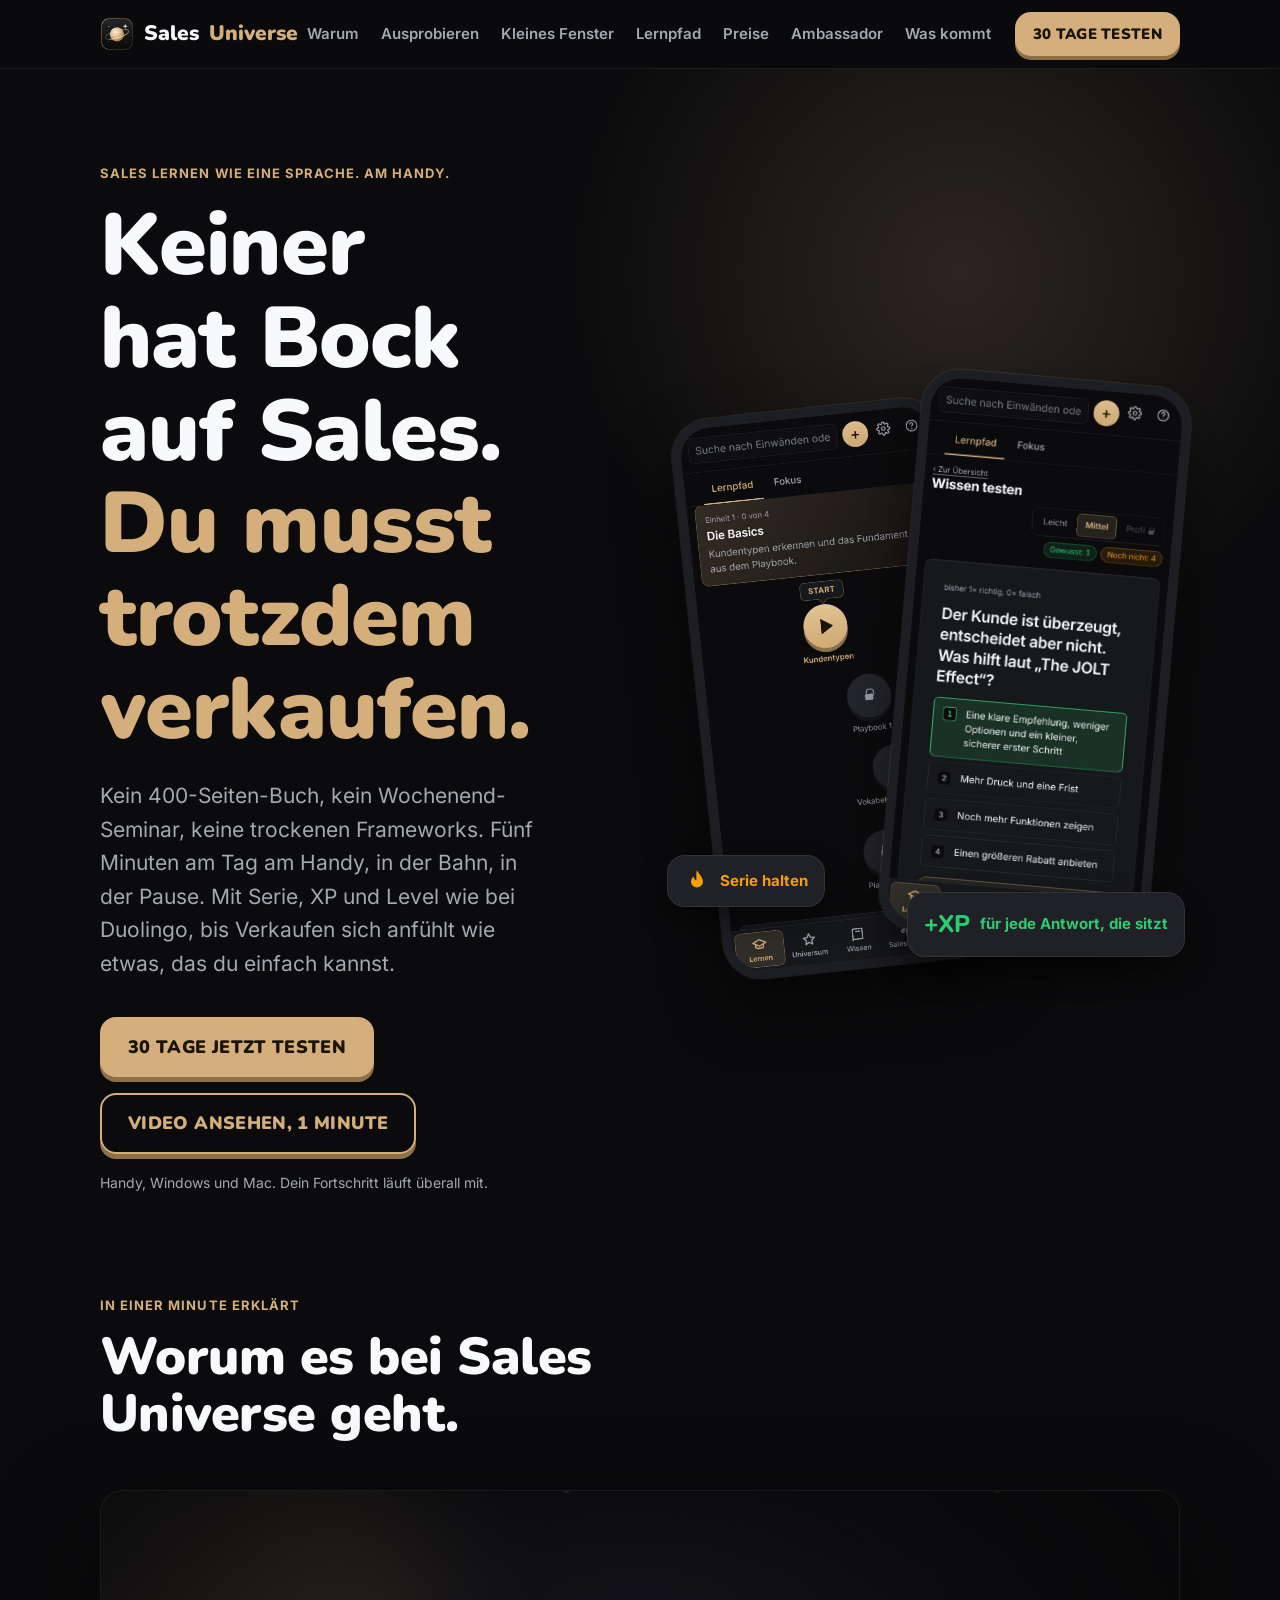
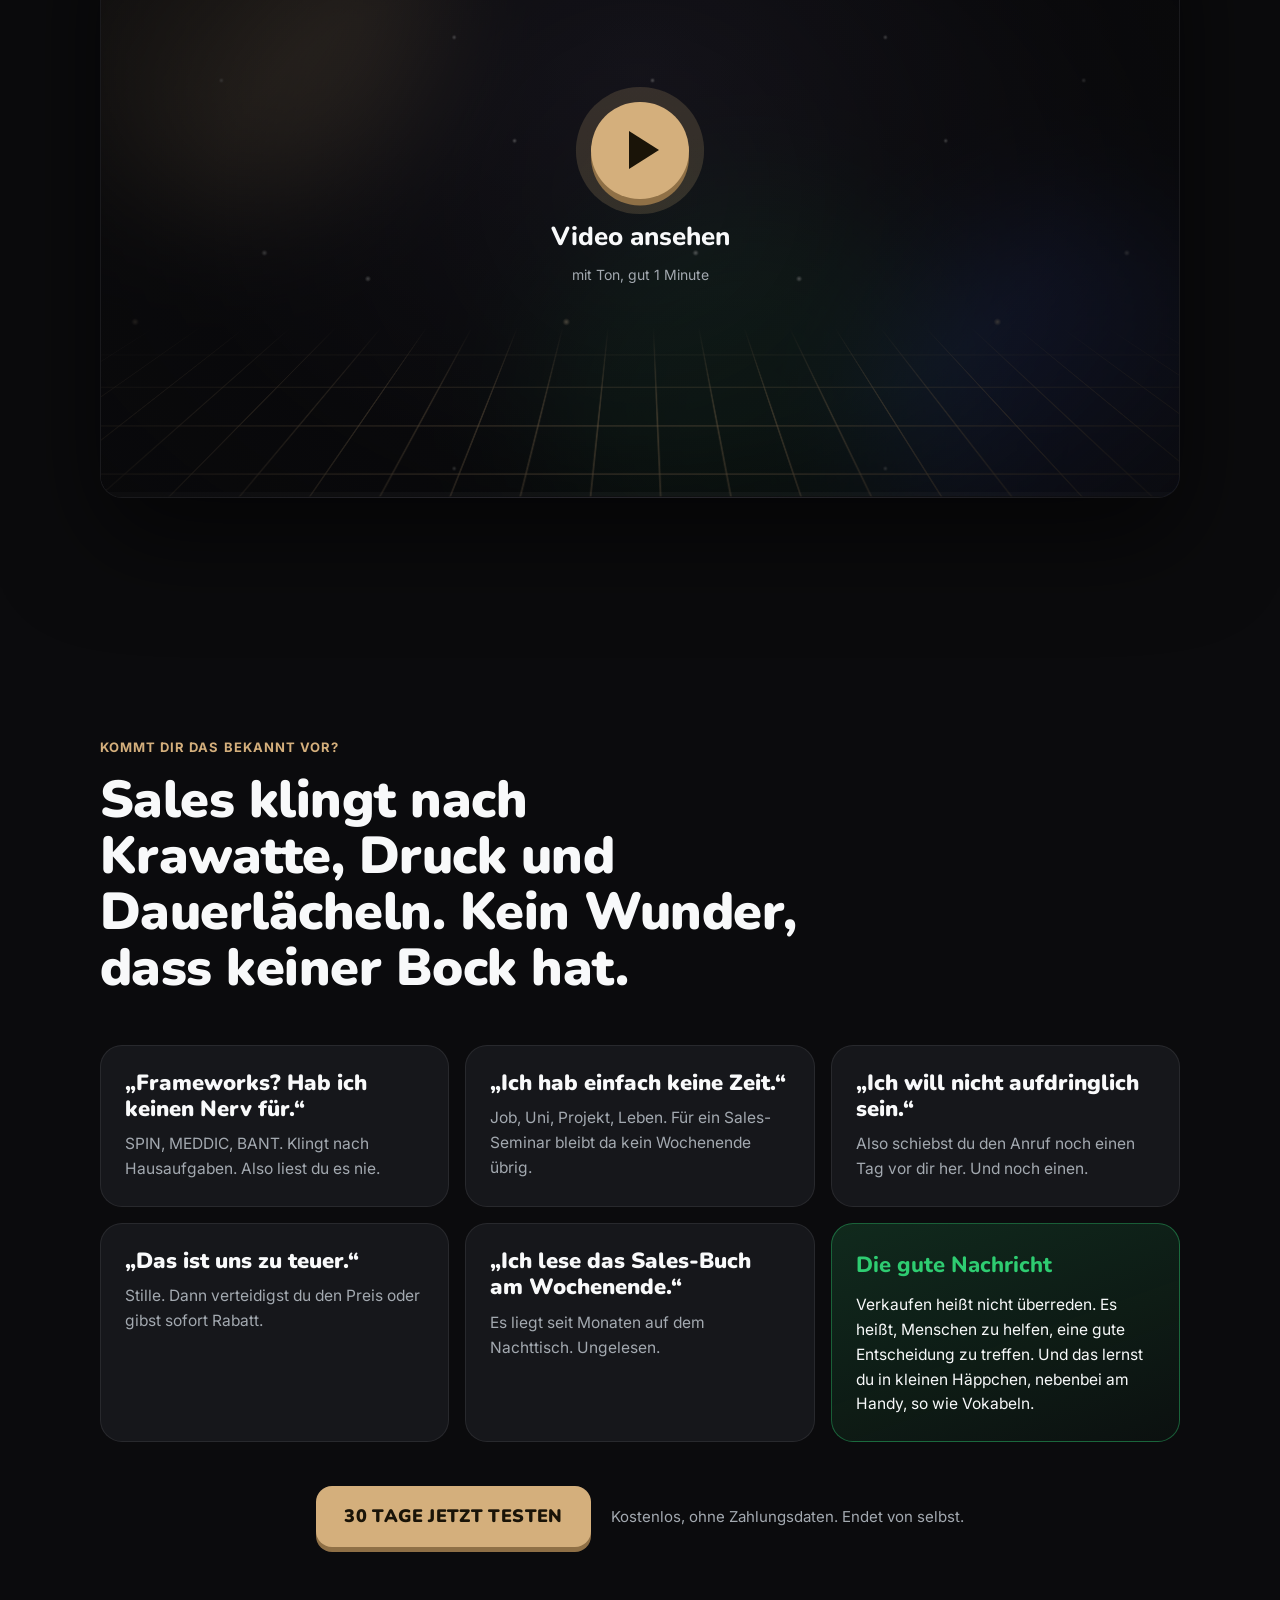
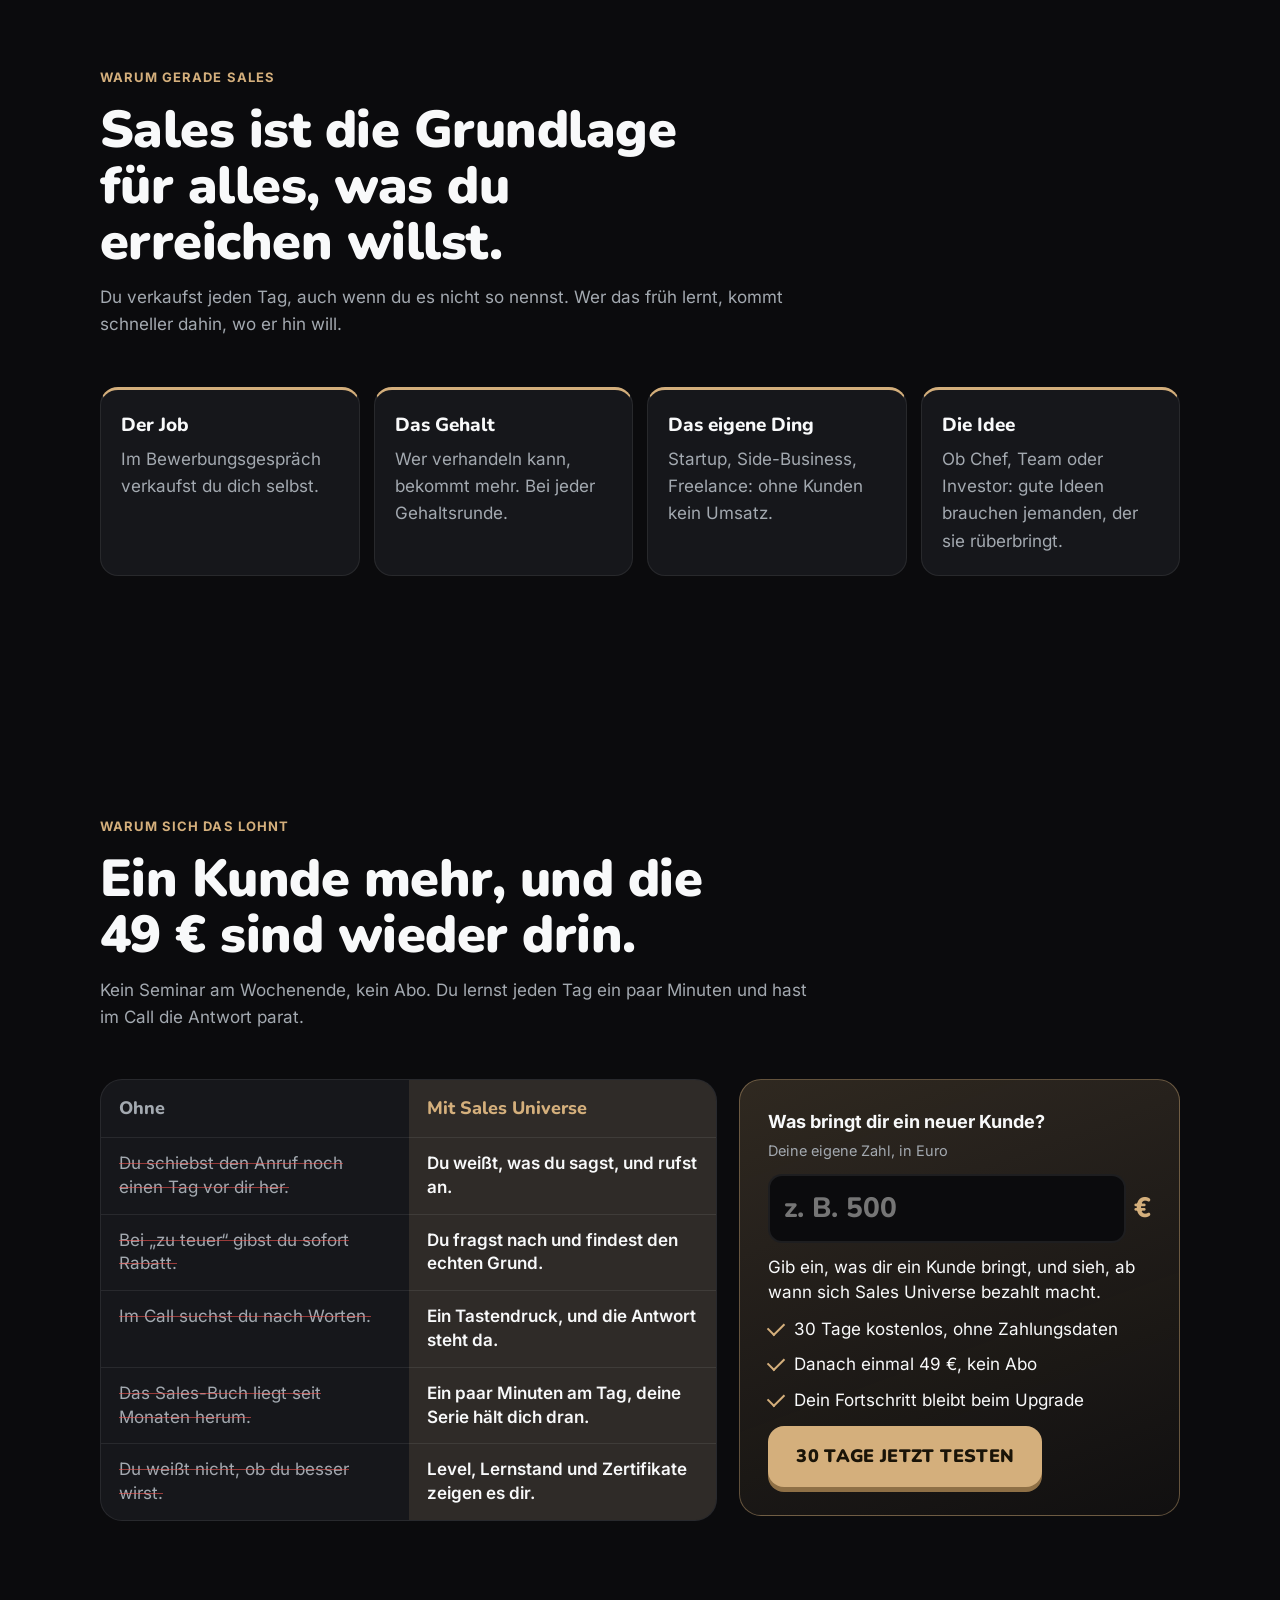
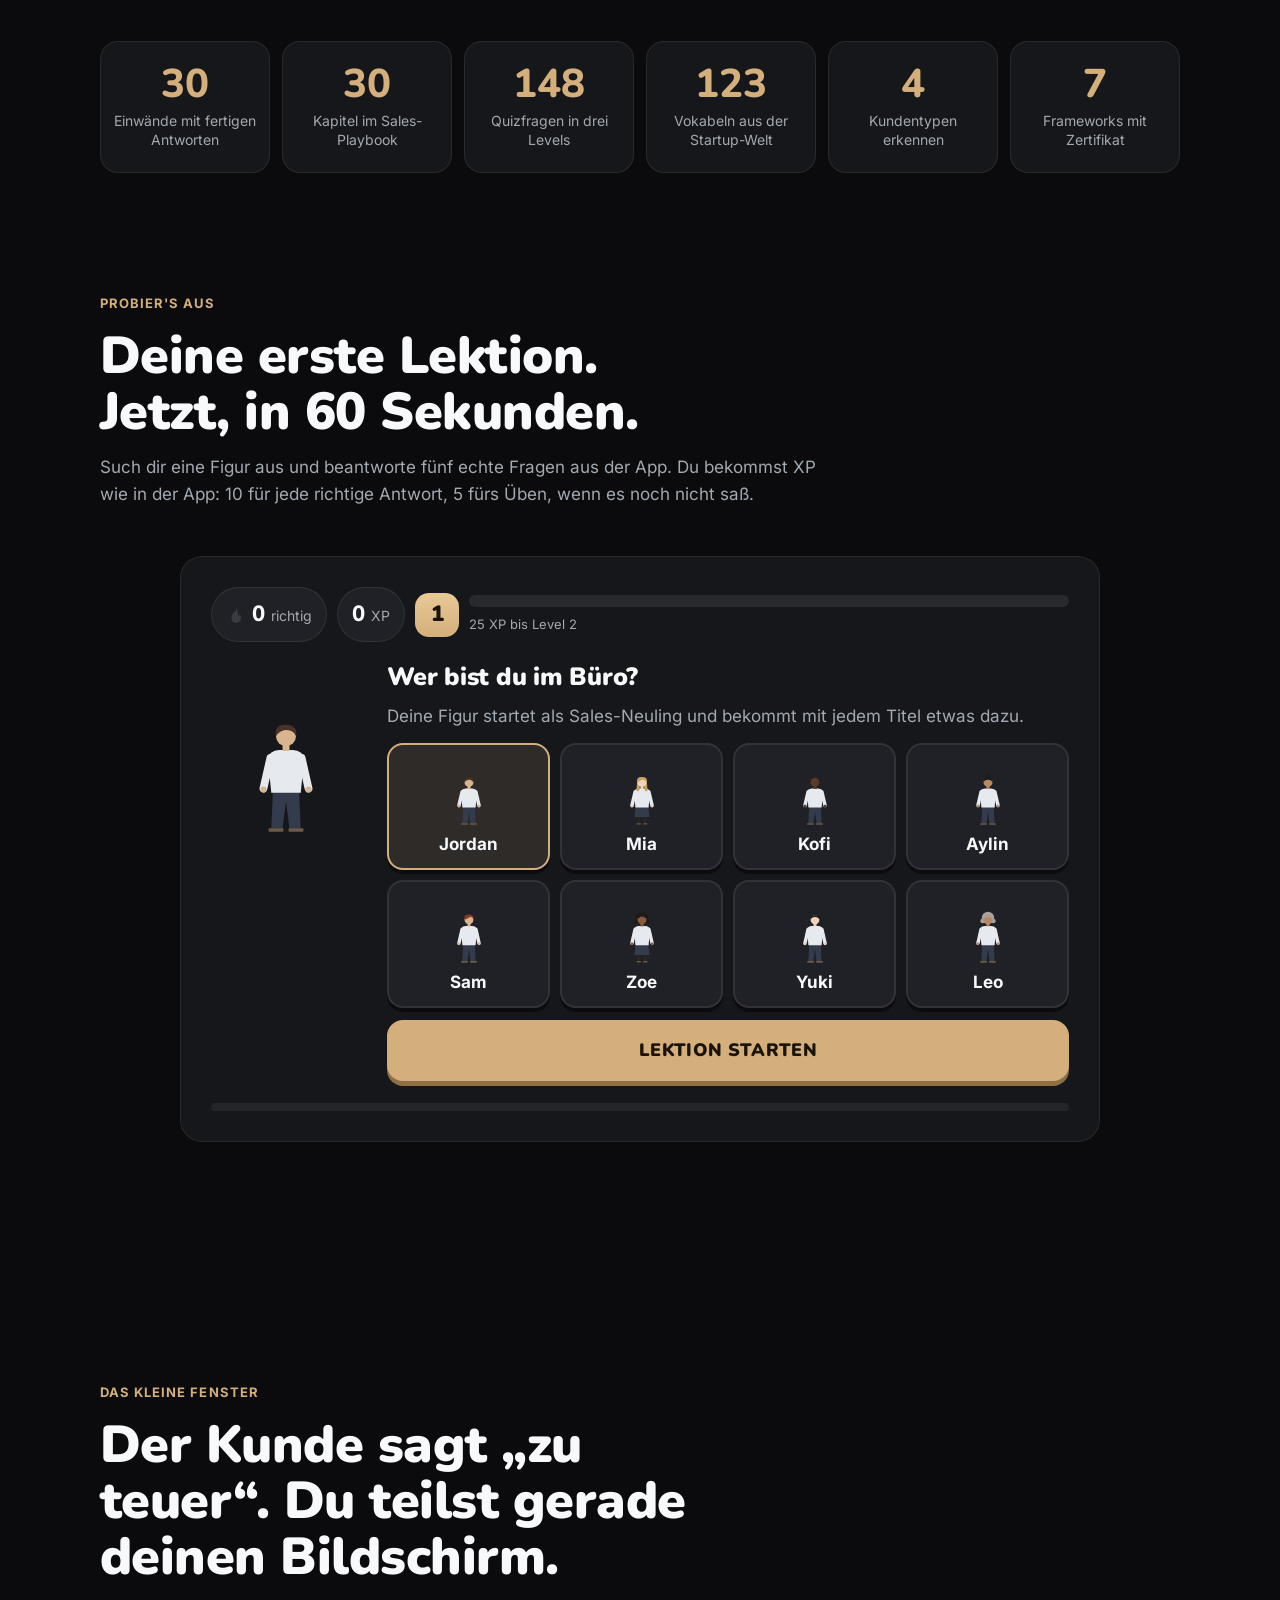
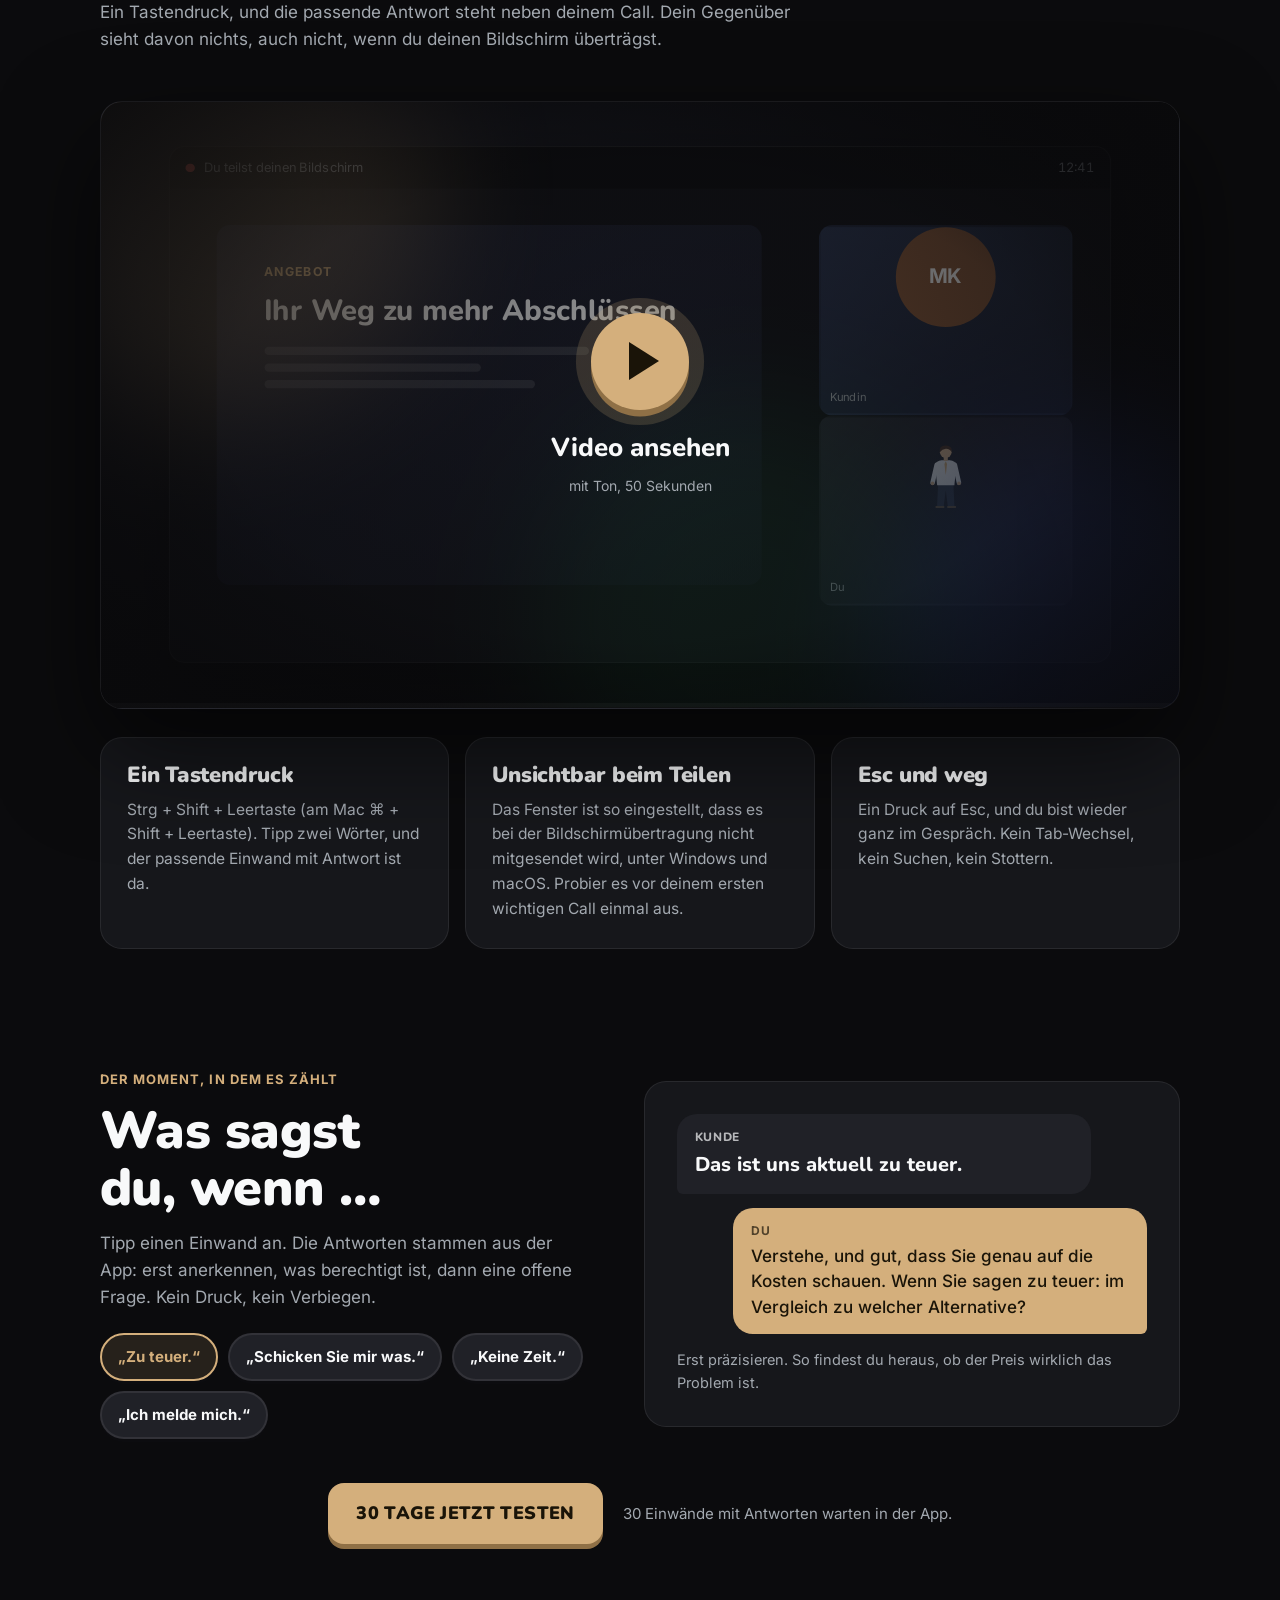
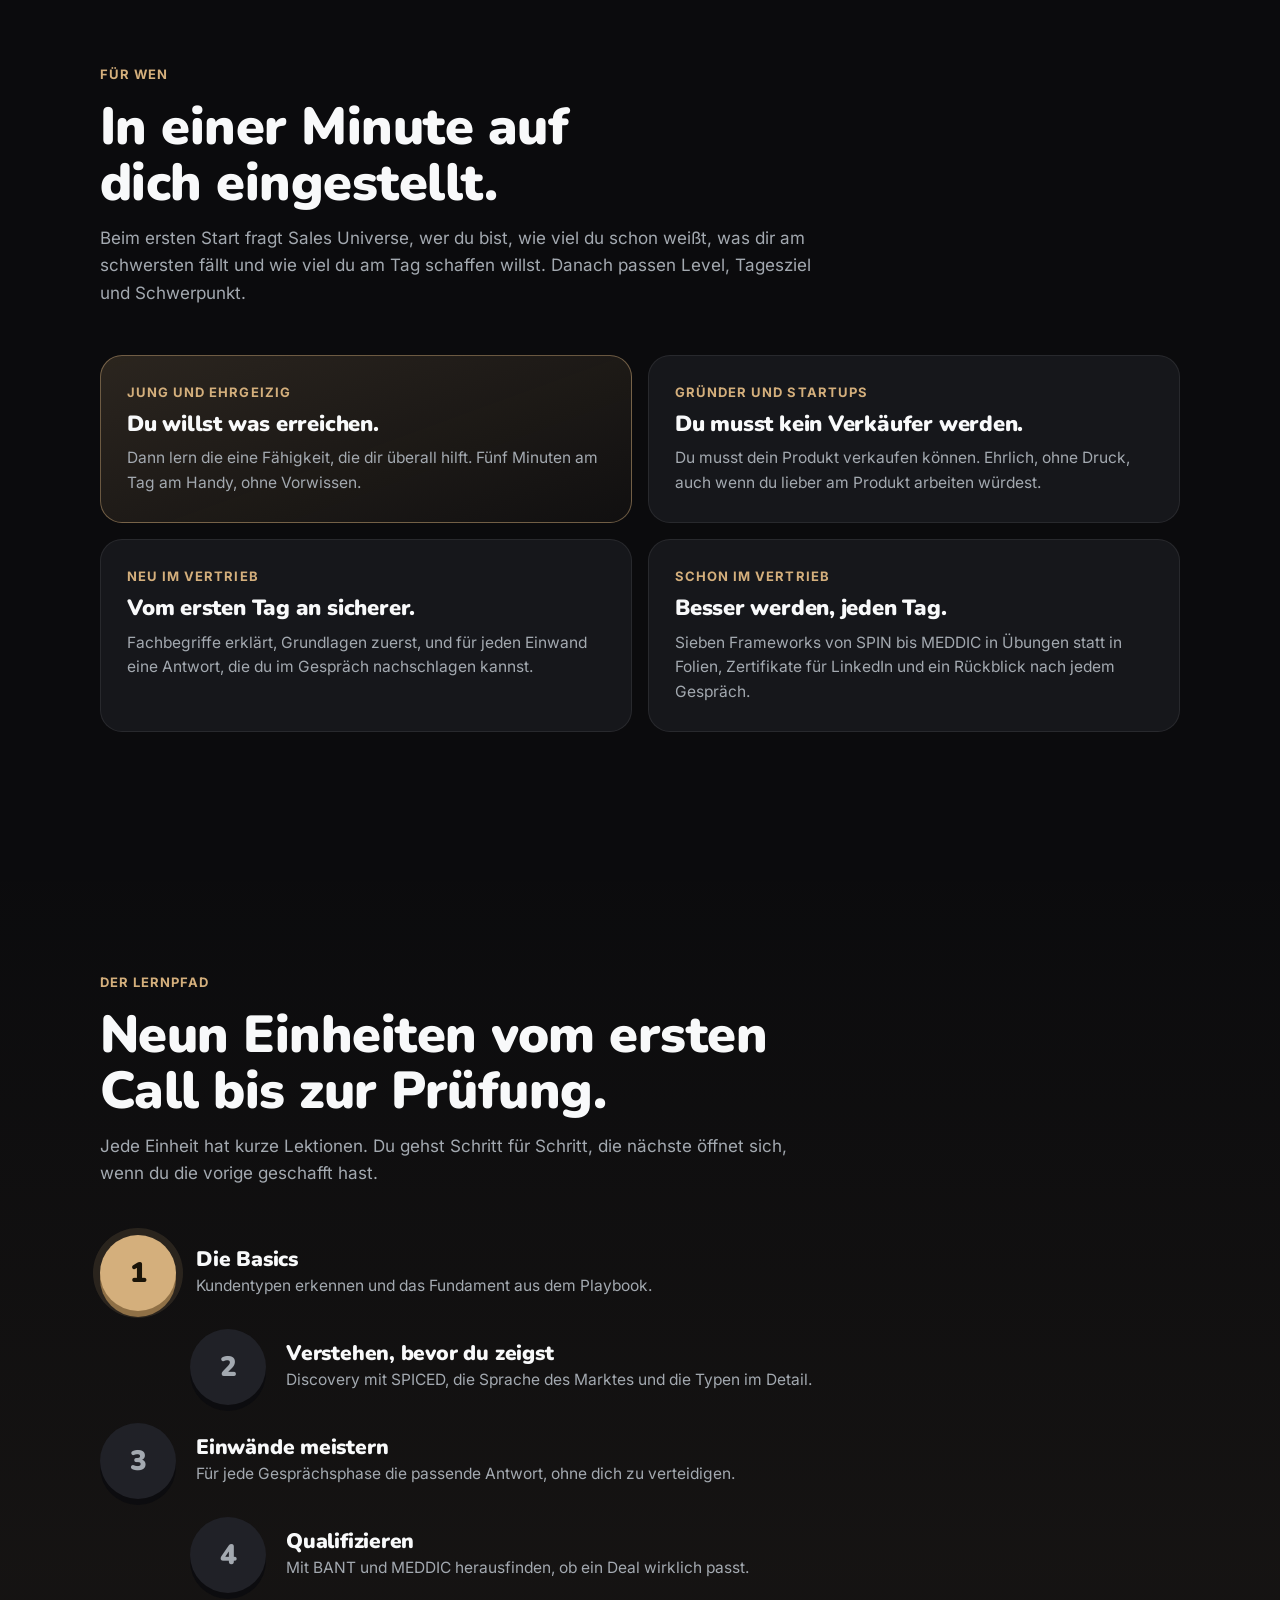
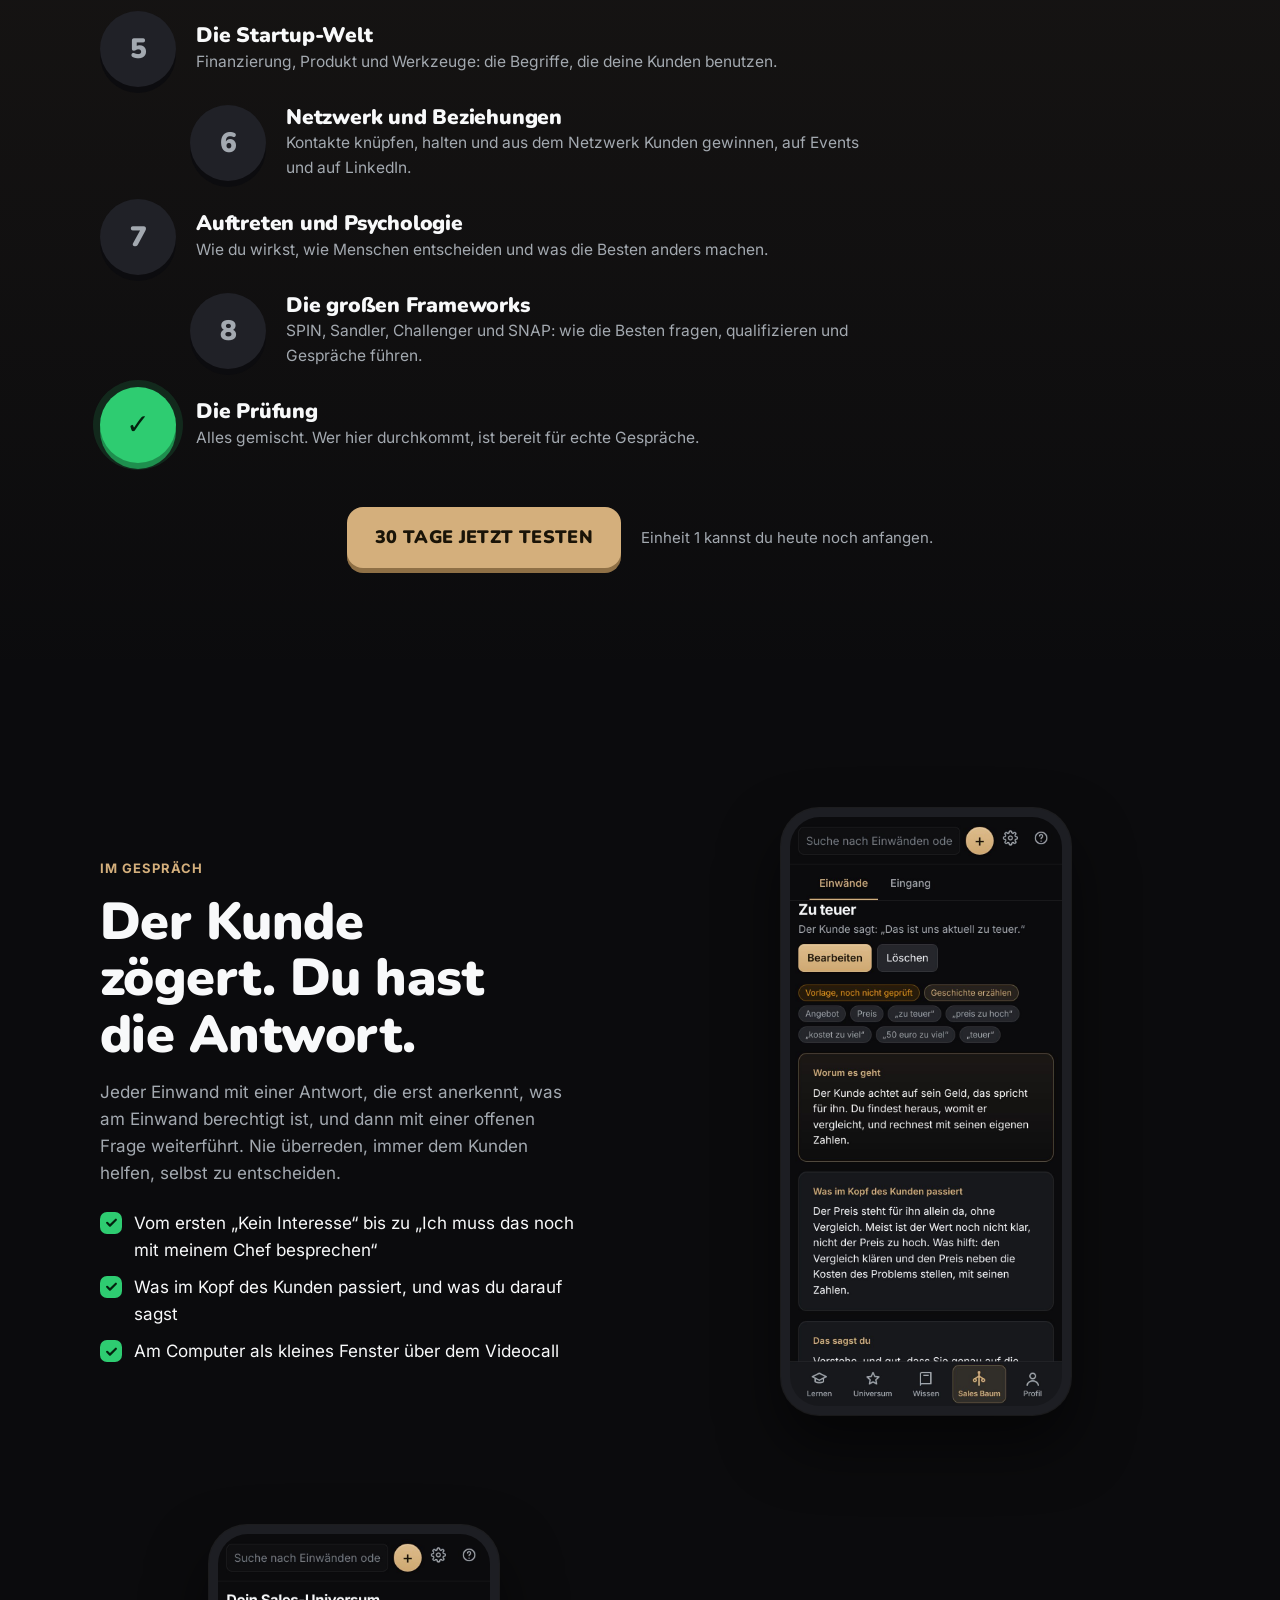
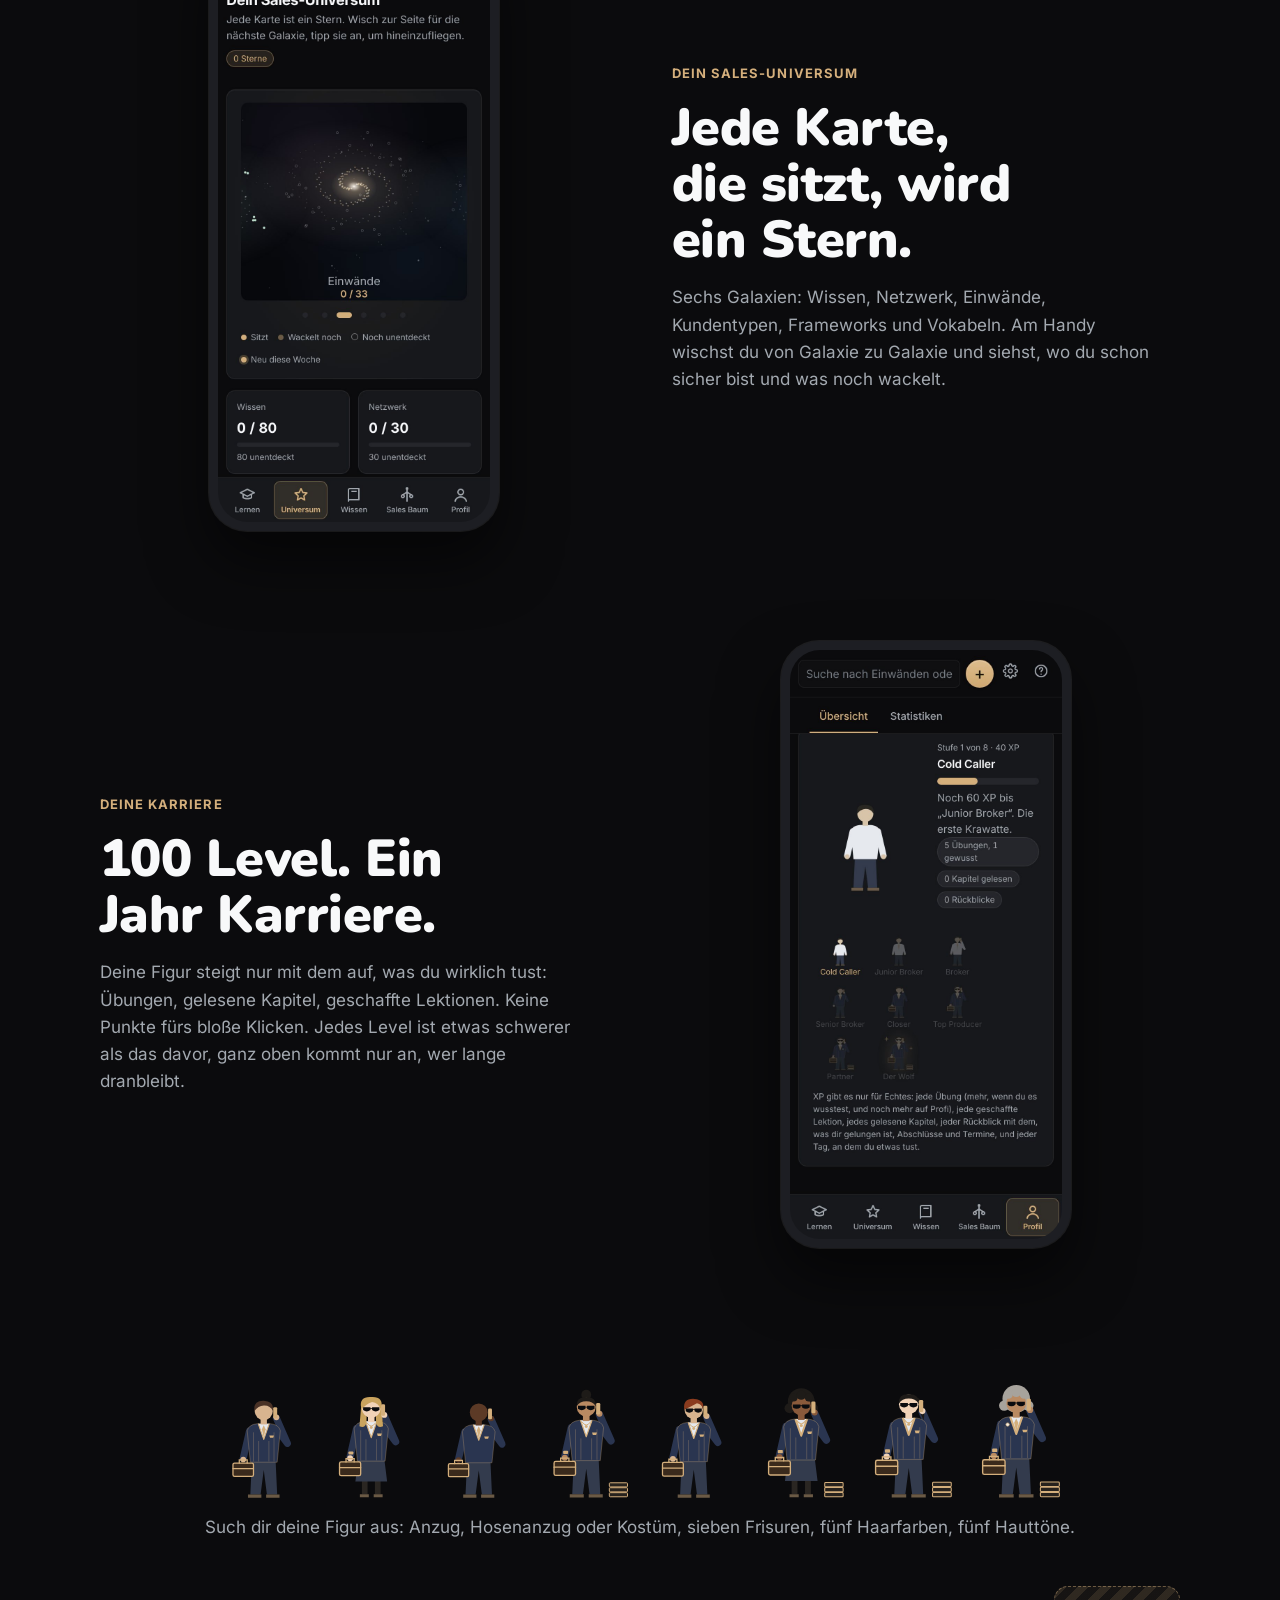
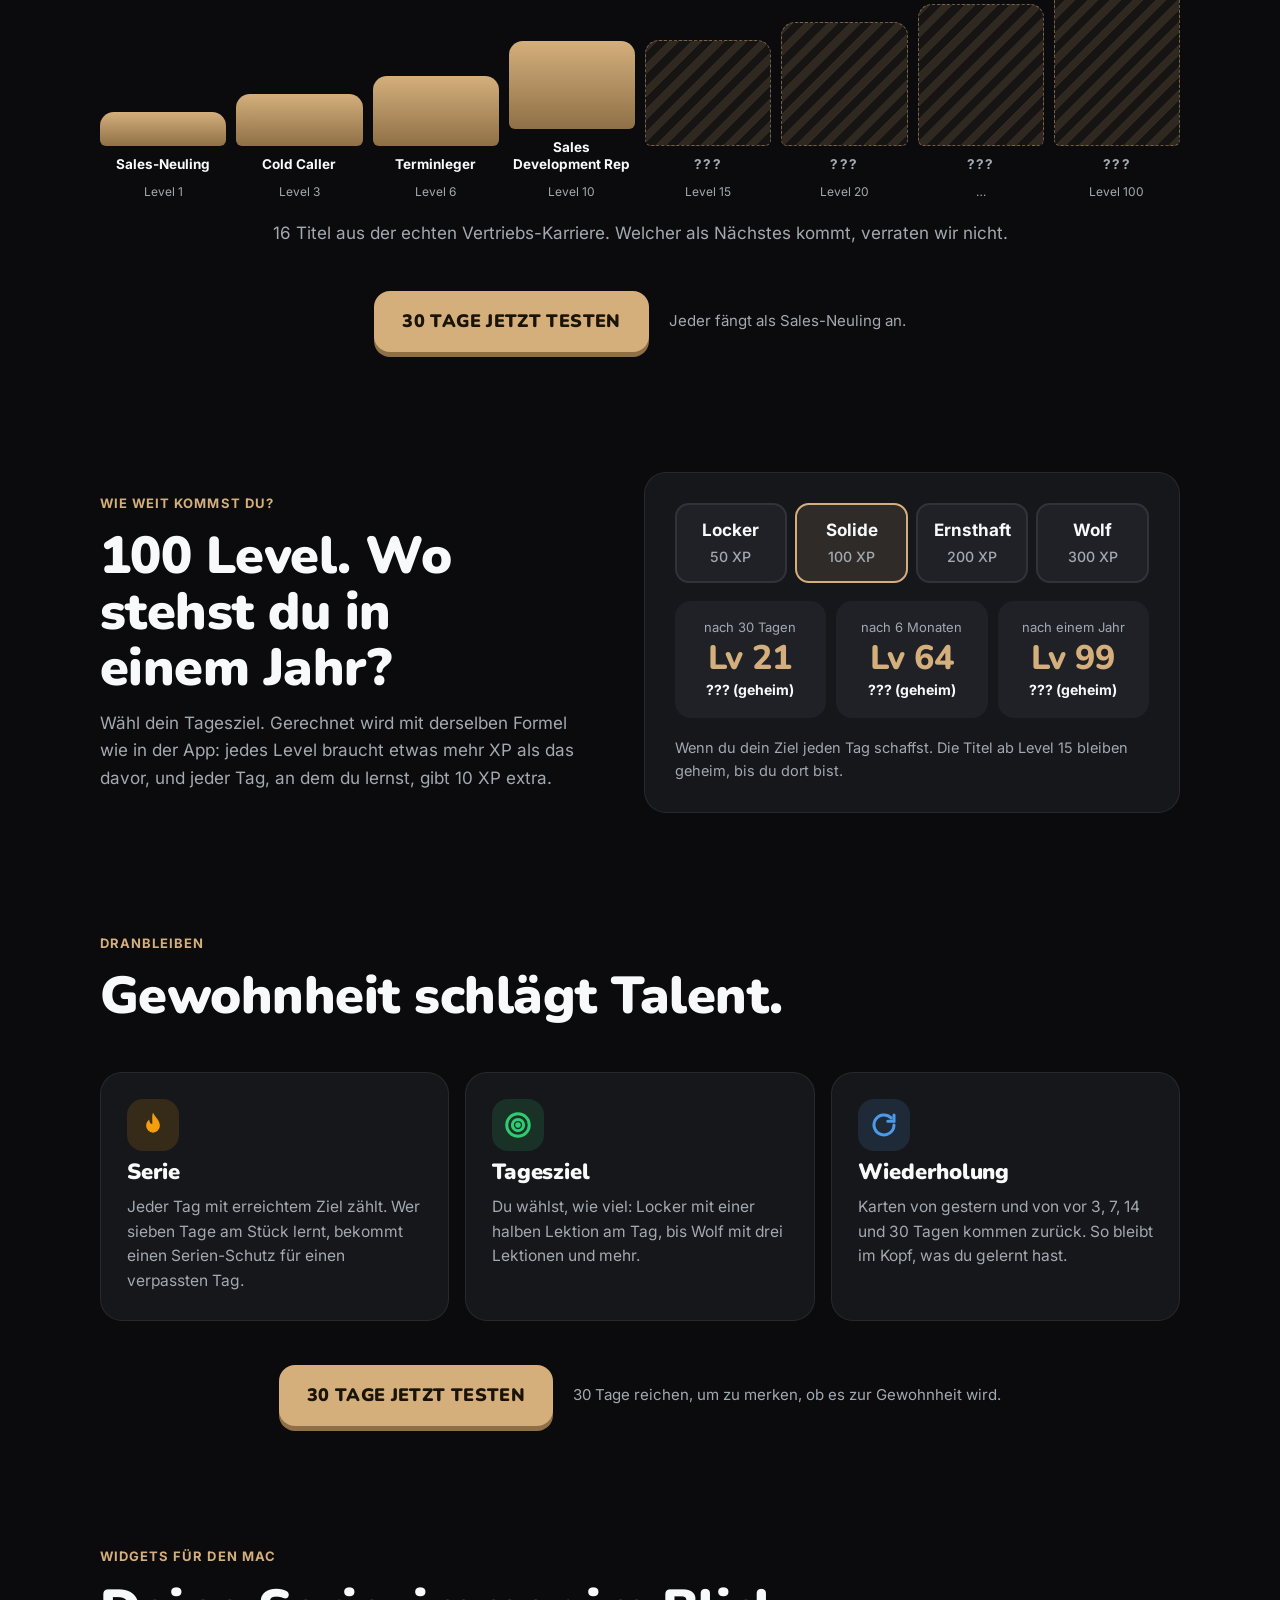
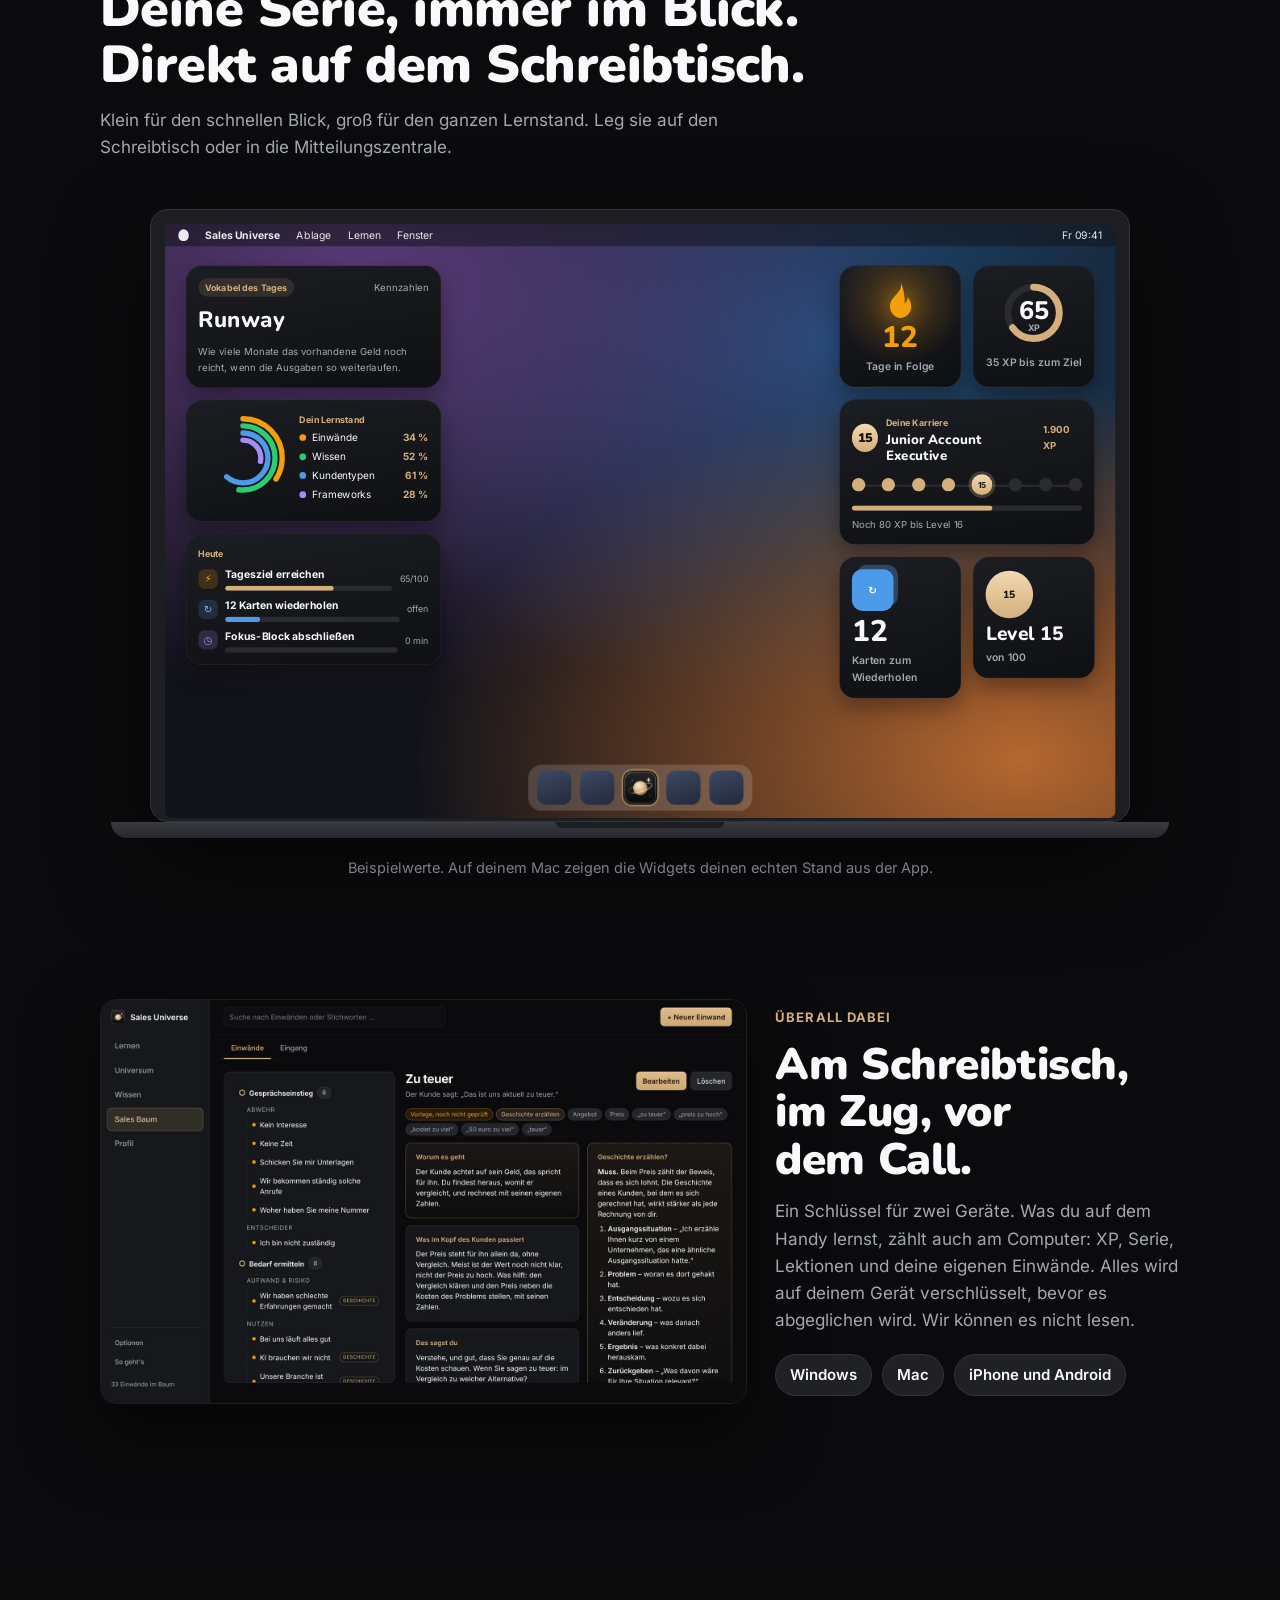
==== commit 84590db3: "Webseite: Stimme auch am iPhone, keine Systemstimme mehr, Willkommensvideo mit mehr Bewegung Co-Auth" ====
--- a/webseite/index.html
+++ b/webseite/index.html
@@ -421,6 +421,45 @@
 .wende.an img { animation: logodreh 1.2s cubic-bezier(.2,.9,.3,1.3); }
 .wende.an .knopf { animation: knopfglanz 2s ease-in-out 1s infinite; }
 .willkommen[data-schritt="w-ende"] .untertitel { display: none; }
+/* Mehr Bewegung im Willkommensvideo */
+.wraum { position: absolute; inset: 0; overflow: hidden; z-index: 0; perspective: 50cqw; pointer-events: none; }
+.wraum::before { content: ''; position: absolute; left: -60%; right: -60%; bottom: -6%; height: 62%; background-image: linear-gradient(rgba(212,175,124,0.5) 0.16cqw, transparent 0.16cqw), linear-gradient(90deg, rgba(212,175,124,0.5) 0.16cqw, transparent 0.16cqw); background-size: 7cqw 7cqw; transform: rotateX(72deg); transform-origin: 50% 100%; animation: boden 0.9s linear infinite; -webkit-mask-image: linear-gradient(transparent, #000 55%); mask-image: linear-gradient(transparent, #000 55%); }
+@keyframes boden { to { background-position: 0 7cqw; } }
+.wsterne { position: absolute; inset: -20%; background-image: radial-gradient(0.25cqw 0.25cqw at 12% 18%, #fff, transparent), radial-gradient(0.2cqw 0.2cqw at 32% 62%, #fff, transparent), radial-gradient(0.3cqw 0.3cqw at 58% 28%, #f2d9b0, transparent), radial-gradient(0.2cqw 0.2cqw at 78% 72%, #fff, transparent), radial-gradient(0.25cqw 0.25cqw at 88% 12%, #fff, transparent), radial-gradient(0.2cqw 0.2cqw at 46% 86%, #fff, transparent); background-size: 40cqw 40cqw; opacity: 0.55; animation: sterne 24s linear infinite; }
+@keyframes sterne { to { transform: translate(-40cqw, 10cqw); } }
+.willkommen .lichter i { transition: background 1s; }
+.willkommen[data-schritt="w-schmerz"] .lichter i:nth-child(1), .willkommen[data-schritt="w-hook"] .lichter i:nth-child(1) { background: #e03131; }
+.willkommen[data-schritt="w-grundlage"] .lichter i:nth-child(2), .willkommen[data-schritt="w-loesung"] .lichter i:nth-child(2) { background: #d4af7c; }
+.willkommen[data-schritt="w-lernpfad"] .lichter i:nth-child(1), .willkommen[data-schritt="w-nutzen"] .lichter i:nth-child(1) { background: #2ecc71; }
+.willkommen[data-schritt="w-frameworks"] .lichter i:nth-child(1), .willkommen[data-schritt="w-eigenes"] .lichter i:nth-child(1) { background: #a78bfa; }
+.willkommen .wb { transform: translateX(38%) skewX(-16deg) scale(0.82); filter: blur(1.4cqw); transition: opacity 0.45s, transform 0.75s cubic-bezier(.16,1,.3,1), filter 0.45s; }
+.willkommen .wb.an { transform: none; filter: none; }
+.willkommen .wb.weg { opacity: 0; transform: translateX(-48%) skewX(16deg) scale(0.82); filter: blur(1.4cqw); transition-duration: 0.45s; }
+.kino.stoss .wb.an { animation: stoss 0.45s cubic-bezier(.3,.7,.4,1); }
+@keyframes stoss { 0% { scale: calc(1 + 0.07 * var(--stoss, 1)); } 25% { translate: calc(1.2cqw * var(--stoss, 1)) calc(-0.8cqw * var(--stoss, 1)); } 55% { translate: calc(-0.9cqw * var(--stoss, 1)) calc(0.5cqw * var(--stoss, 1)); } 100% { translate: 0 0; scale: 1; } }
+.wblitz { position: absolute; inset: 0; z-index: 6; pointer-events: none; background: radial-gradient(circle, rgba(255,240,210,0.5), transparent 65%); opacity: 0; }
+.kino.stoss .wblitz { animation: blitzkurz 0.35s ease-out; opacity: 0; }
+@keyframes blitzkurz { 0% { opacity: calc(0.25 * var(--stoss, 1)); } 100% { opacity: 0; } }
+.vgross.an b { animation: none !important; }
+.vgross .bst { display: inline-block; white-space: pre; }
+.vgross.an .bst { animation: buchstabe 0.7s cubic-bezier(.2,1.4,.4,1) both; animation-delay: calc(var(--i) * 40ms); }
+@keyframes buchstabe { from { opacity: 0; transform: translateY(-80%) rotate(-30deg) scale(0.3); filter: blur(0.6cqw); } to { opacity: 1; transform: none; filter: none; } }
+.vgross s { text-decoration: none; position: relative; }
+.vgross s::after { content: ''; position: absolute; left: -2%; right: -2%; top: 52%; height: 0.8cqw; border-radius: 0.4cqw; background: #ff6b6b; transform: scaleX(0); transform-origin: left; }
+.vgross.an s::after { animation: durchstreichen 0.4s ease-out 1.4s forwards; }
+@keyframes durchstreichen { to { transform: scaleX(1) rotate(-4deg); } }
+.konfetti { position: absolute; left: 50%; top: 58%; z-index: 5; pointer-events: none; }
+.konfetti i { position: absolute; width: 1.3cqw; height: 0.7cqw; border-radius: 0.2cqw; background: var(--f); opacity: 0; }
+.konfetti.knall i { animation: konfetti 1.8s cubic-bezier(.12,.8,.3,1) var(--d) forwards; }
+@keyframes konfetti { 0% { opacity: 1; transform: translate(0, 0) rotate(0) scale(0.4); } 35% { opacity: 1; transform: translate(calc(var(--x) * 0.75), var(--y)) rotate(calc(var(--r) * 0.5)) scale(1); } 100% { opacity: 0; transform: translate(var(--x), calc(var(--y) + 40cqw)) rotate(var(--r)); } }
+.wfundament { position: relative; overflow: hidden; }
+.wgrund.an .wfundament::after { content: ''; position: absolute; top: 0; bottom: 0; width: 30%; left: -40%; background: linear-gradient(90deg, transparent, rgba(255,255,255,0.7), transparent); animation: glanz 1.2s ease-in-out 5.8s 2; }
+@keyframes glanz { to { left: 110%; } }
+.wzahl { text-shadow: 0 0 6cqw rgba(212,175,124,0.6); }
+.wtelefon { animation: schweben2 3s ease-in-out infinite; }
+@keyframes schweben2 { 50% { translate: 0 -1.5cqw; } }
+@media (prefers-reduced-motion: reduce) { .wraum::before, .wsterne, .konfetti i, .kino.stoss .wb.an, .vgross .bst { animation: none !important; } }
+
 .wnutzen { grid-template-columns: 1fr auto 1fr; align-items: center; gap: 3cqw; }
 .wvorher, .wnachher { display: grid; gap: 1.2cqw; text-align: left; }
 .wvorher small, .wnachher small { font-weight: 800; letter-spacing: 0.12em; text-transform: uppercase; font-size: 1.4cqw; }
@@ -855,6 +894,9 @@
       </div>
       <div class="kino willkommen" id="willkommen" data-schritt="w-start" aria-label="Video: Warum es Sales Universe gibt und was drin ist">
         <div class="lichter" aria-hidden="true"><i></i><i></i><i></i></div>
+        <div class="wraum" aria-hidden="true"><div class="wsterne"></div></div>
+        <div class="konfetti" aria-hidden="true"></div>
+        <div class="wblitz" aria-hidden="true"></div>
         <div class="wb vtitel" data-bei="w-start"><img src="bilder/logo.png" alt="" width="80" height="80"><b>Sales Universe</b><span>Sales lernen wie eine Sprache</span></div>
         <div class="wb vgross" data-bei="w-hook"><b>Keiner hat Bock</b><b>auf <s>Sales</s>.</b></div>
         <div class="wb wschmerz" data-bei="w-schmerz">
@@ -1687,9 +1729,10 @@
         vorrat.forEach((a) => { a.muted = true; a.play().then(() => { a.pause(); a.muted = false; }).catch(() => { a.muted = false; }); });
         an = true;
       },
+      stumm: false,
       spiel(name, nach = 0, laut = 0.55) {
         const k = KLAENGE[name];
-        if (!an || !k) return;
+        if (!an || !k || effekte.stumm) return;
         setTimeout(() => {
           const a = vorrat.find((x) => x.frei) || vorrat[0];
           a.frei = false; clearTimeout(a.stopp);
@@ -1702,15 +1745,14 @@
       aus() { vorrat.forEach((a) => { clearTimeout(a.stopp); a.pause(); a.frei = true; }); },
     };
   })();
-  const sprache = 'speechSynthesis' in window ? window.speechSynthesis : null;
-  let geraetStimme = null;
-  const waehleStimme = () => {
-    const alle = (sprache ? sprache.getVoices() : []).filter((v) => (v.lang || '').toLowerCase().startsWith('de'));
-    const gut = /natural|neural|premium|enhanced|online|google|siri/i;
-    geraetStimme = alle.find((v) => gut.test(v.name)) || alle.find((v) => v.localService === false) || alle[0] || null;
-  };
-  if (sprache) { waehleStimme(); sprache.onvoiceschanged = waehleStimme; }
   const istMac = /Mac|iPhone|iPad/.test(navigator.platform || navigator.userAgent);
+  // Konfetti und Kamerastöße für die Szenen
+  const stoss = (szene, nach = 0, stark = 1) => setTimeout(() => { szene.style.setProperty('--stoss', stark); szene.classList.remove('stoss'); void szene.offsetWidth; szene.classList.add('stoss'); }, nach * 1000);
+  const knallen = (szene, nach = 0) => setTimeout(() => {
+    const k = szene.querySelector('.konfetti');
+    if (!k) return;
+    k.classList.remove('knall'); void k.offsetWidth; k.classList.add('knall');
+  }, nach * 1000);
 
   function kino(szene, { saetze, stimme, klang = {}, nochmal = 'Nochmal ansehen' }) {
     if (!szene) return;
@@ -1721,41 +1763,37 @@
     const spur = szene.querySelector('.kinofortschritt span');
     const ebenen = [...szene.querySelectorAll('[data-bei]')];
     if (istMac) szene.querySelectorAll('kbd[data-mac]').forEach((k) => (k.textContent = k.dataset.mac));
-    let i = 0, laeuft = false, mitTon = true, timer = null, lauf = 0, audio = null, kaputt = false, vorrat = [];
+    const k = szene.querySelector('.konfetti');
+    if (k && !k.children.length) for (let n = 0; n < 36; n++) { const t = document.createElement('i'); t.style.cssText = `--x:${(Math.random() * 2 - 1) * 48}cqw;--y:${-(10 + Math.random() * 38)}cqw;--r:${Math.round(Math.random() * 720 - 360)}deg;--d:${(Math.random() * 0.25).toFixed(2)}s;--f:${['#D4AF7C', '#2ECC71', '#4D9BE8', '#F59E0B', '#ffffff', '#A78BFA'][n % 6]}`; k.append(t); }
+    // Eine einzige Stimme: im Klick freigeschaltet, danach wechselt nur die Datei.
+    // So spielt sie auch auf dem iPhone weiter.
+    let sprecher = null, i = 0, laeuft = false, mitTon = true, timer = null, lauf = 0, vorrat = [];
     const naechster = (meiner) => { if (meiner !== lauf || !laeuft) return; i++; if (i >= saetze.length) return fertig(); zeige(); };
-    function stoppeTon() { if (sprache) sprache.cancel(); if (audio) { audio.onended = audio.onerror = null; audio.pause(); audio = null; } effekte.aus(); }
+    function stoppeTon() { if (sprecher) { sprecher.onended = sprecher.onerror = null; sprecher.pause(); } effekte.aus(); }
     function zeige() {
       const meiner = ++lauf;
       const [schritt, satz, dauer] = saetze[i];
       szene.dataset.schritt = schritt;
-      ebenen.forEach((e) => e.classList.toggle('an', e.dataset.bei.split(' ').includes(schritt)));
+      ebenen.forEach((e) => {
+        const an = e.dataset.bei.split(' ').includes(schritt);
+        if (!an && e.classList.contains('an')) { e.classList.add('weg'); setTimeout(() => e.classList.remove('weg'), 900); }
+        e.classList.toggle('an', an);
+      });
       text.textContent = satz;
       spur.style.width = Math.round(((i + 1) / saetze.length) * 100) + '%';
       clearTimeout(timer);
       stoppeTon();
-      if (mitTon && klang[schritt]) klang[schritt]();
+      if (klang[schritt]) klang[schritt](szene, mitTon);
       let erledigt = false;
       const weiter = (p) => { if (erledigt || meiner !== lauf) return; erledigt = true; clearTimeout(timer); timer = setTimeout(() => naechster(meiner), p); };
       const mindest = Date.now() + Math.min(dauer, 1800);
-      const nachTon = () => weiter(Math.max(450, mindest - Date.now()));
-      const sprich = () => {
-        if (!(sprache && geraetStimme)) { timer = setTimeout(() => weiter(0), dauer); return; }
-        const u = new SpeechSynthesisUtterance(satz);
-        u.voice = geraetStimme; u.lang = geraetStimme.lang; u.rate = 0.98;
-        u.onend = nachTon;
-        sprache.speak(u);
-        clearTimeout(timer); timer = setTimeout(() => weiter(0), dauer + 5000);
-      };
-      if (!mitTon) timer = setTimeout(() => weiter(0), dauer);
-      else if (stimme[i] && !kaputt) {
-        audio = vorrat[i] || new Audio(STIMME_URL + stimme[i] + '.mp3');
-        audio.currentTime = 0;
-        audio.onended = nachTon;
-        const fehler = () => { if (meiner !== lauf) return; kaputt = true; audio = null; sprich(); };
-        audio.onerror = fehler;
-        audio.play().catch(fehler);
-        timer = setTimeout(() => weiter(0), dauer + 6000);
-      } else sprich();
+      if (!mitTon || !stimme[i] || !sprecher) { timer = setTimeout(() => weiter(0), dauer); return; }
+      sprecher.src = STIMME_URL + stimme[i] + '.mp3';
+      sprecher.onended = () => weiter(Math.max(450, mindest - Date.now()));
+      // Lädt eine Aufnahme nicht, läuft das Video mit Untertiteln weiter
+      sprecher.onerror = () => weiter(dauer);
+      sprecher.play().catch(() => weiter(dauer));
+      timer = setTimeout(() => weiter(0), dauer + 6000);
     }
     function fertig() {
       laeuft = false;
@@ -1766,7 +1804,9 @@
     }
     start.addEventListener('click', () => {
       effekte.bereit();
-      if (!vorrat.length) vorrat = stimme.map((s) => { if (!s) return null; const a = new Audio(STIMME_URL + s + '.mp3'); a.preload = 'auto'; return a; });
+      if (!sprecher) { sprecher = new Audio(); sprecher.preload = 'auto'; }
+      // Die übrigen Sätze schon laden, damit es keine Pausen gibt
+      if (!vorrat.length) vorrat = stimme.slice(1).map((s) => { const a = new Audio(STIMME_URL + s + '.mp3'); a.preload = 'auto'; return a; });
       i = 0; laeuft = true; start.classList.remove('klein'); szene.classList.add('laeuft'); pause.textContent = 'Pause'; zeige();
     });
     pause.addEventListener('click', () => {
@@ -1777,6 +1817,7 @@
     ton.addEventListener('click', () => {
       mitTon = !mitTon;
       ton.textContent = mitTon ? 'Ton an' : 'Ton aus';
+      effekte.stumm = !mitTon;
       if (!mitTon) stoppeTon();
       if (laeuft) zeige();
     });
@@ -1784,6 +1825,15 @@
   }
 
   const fx = effekte.spiel;
+  // Große Worte Buchstabe für Buchstabe
+  document.querySelectorAll('.vgross b').forEach((b) => {
+    let n = 0;
+    const teile = (knoten) => [...knoten.childNodes].forEach((k) => {
+      if (k.nodeType === 3) { const f = document.createDocumentFragment(); for (const z of k.textContent) { const sp = document.createElement('span'); sp.className = 'bst'; sp.style.setProperty('--i', n++); sp.textContent = z; f.append(sp); } k.replaceWith(f); }
+      else teile(k);
+    });
+    teile(b);
+  });
   // Willkommen: worum es geht, in einer Minute
   kino(document.getElementById('willkommen'), {
     saetze: [
@@ -1804,20 +1854,20 @@
     ],
     stimme: ['232632_62226f78-a997-4628-869e-09da394dc248', '232645_c44d5fc4-feac-4720-8680-7fb99ae1c571', '232645_b936f081-3198-4350-be64-49f761845bd2', '232659_81b416ee-c357-4b31-9d7f-2fc7493b9a1e', '232659_e6fd0359-03f1-455a-a953-7f61d0a84d69', '232711_3db4c88a-f56b-4d18-86be-35377702171b', '232711_67f79630-cfbe-4270-aff5-a97f81b35fae', '232723_66c7e216-5893-480f-af5d-c78d05aa4273', '233706_6f1f3ee8-16d6-4d42-a6f2-d3cc01704554', '233706_6f3eac06-1cf6-428a-b16f-e902216cffb2', '232723_63285b62-79d1-4130-b2bd-e6556d806160', '232735_54835070-76c8-4082-8bae-ed96650916f9', '234458_461bed73-fd48-4107-9403-0f296781a10f', '232735_ff0ec6a8-6e98-4ff8-a9d8-7c7f9c655be2'],
     klang: {
-      'w-hook': () => { fx('intro', 0, 0.5); },
-      'w-schmerz': () => { fx('swoosh', 0.1); fx('plopp', 0.9); fx('plopp', 2.1); fx('plopp', 3.3); fx('schlag', 4.6, 0.35); },
-      'w-grundlage': () => { fx('wusch', 0); fx('plopp', 1.4); fx('plopp', 2.0); fx('plopp', 2.6); fx('glitzer', 5.2, 0.45); },
-      'w-loesung': () => { fx('wusch', 0); fx('nachricht', 1.6); },
-      'w-lernpfad': () => { fx('richtig', 0.8, 0.4); fx('plopp', 2.2); fx('plopp', 3.0); fx('erfolg', 4.6, 0.45); },
-      'w-einwaende': () => { fx('swoosh', 0); fx('plopp', 0.5); fx('plopp', 0.8); fx('plopp', 1.1); },
-      'w-fenster': () => { fx('taste', 0.2); fx('nachricht', 0.6); fx('tippen', 1.0, 0.4); },
-      'w-frameworks': () => { fx('glitzer', 0, 0.4); fx('erfolg', 4.2, 0.45); },
-      'w-werkzeuge': () => { [0.3, 0.6, 0.9, 1.2, 1.5, 1.8, 2.1, 2.4, 2.7, 3.0].forEach((n) => fx('plopp', n, 0.35)); fx('richtig', 4.4, 0.4); },
-      'w-eigenes': () => { fx('tippen', 2.0, 0.4); fx('plopp', 2.4); fx('plopp', 3.0); fx('plopp', 3.6); fx('glitzer', 5.6, 0.4); },
-      'w-karriere': () => { fx('wusch', 0); fx('richtig', 2.0, 0.45); },
-      'w-ueberall': () => { fx('swoosh', 0); fx('nachricht', 1.4); },
-      'w-nutzen': () => { fx('swoosh', 0); fx('richtig', 2.6, 0.4); fx('richtig', 4.0, 0.4); fx('erfolg', 5.6, 0.45); },
-      'w-ende': () => { fx('schlag', 0, 0.4); fx('erfolg', 0.6, 0.5); },
+      'w-hook': (sz) => { fx('intro', 0, 0.5); stoss(sz, 0.15, 1.6); stoss(sz, 0.75, 1); },
+      'w-schmerz': (sz) => { fx('swoosh', 0.1); fx('plopp', 0.9); fx('plopp', 2.1); fx('plopp', 3.3); fx('schlag', 4.4, 0.4); [0.9, 2.1, 3.3].forEach((n) => stoss(sz, n, 0.5)); stoss(sz, 4.4, 1.8); },
+      'w-grundlage': (sz) => { fx('wusch', 0); fx('plopp', 1.4); fx('plopp', 2.0); fx('plopp', 2.6); fx('glitzer', 5.0, 0.45); [1.4, 2.0, 2.6].forEach((n) => stoss(sz, n, 0.4)); stoss(sz, 5.0, 1.4); },
+      'w-loesung': (sz) => { fx('wusch', 0); fx('nachricht', 1.2); knallen(sz, 1.2); stoss(sz, 1.2, 1); },
+      'w-lernpfad': (sz) => { fx('richtig', 0.8, 0.4); fx('plopp', 2.2); fx('plopp', 3.0); fx('erfolg', 4.6, 0.45); [0, 0.4, 0.8, 1.2].forEach((n) => stoss(sz, n, 0.35)); knallen(sz, 4.6); stoss(sz, 4.6, 1.2); },
+      'w-einwaende': (sz) => { fx('schlag', 0, 0.4); fx('plopp', 0.5); fx('plopp', 0.8); fx('plopp', 1.1); stoss(sz, 0.05, 2); },
+      'w-fenster': (sz) => { fx('taste', 0.2); fx('nachricht', 0.6); fx('tippen', 1.0, 0.4); stoss(sz, 0.6, 0.8); },
+      'w-frameworks': (sz) => { fx('glitzer', 0, 0.4); fx('erfolg', 4.0, 0.45); knallen(sz, 4.0); stoss(sz, 4.0, 1.2); },
+      'w-werkzeuge': (sz) => { [0.3, 0.6, 0.9, 1.2, 1.5, 1.8, 2.1, 2.4, 2.7, 3.0].forEach((n) => { fx('plopp', n, 0.35); stoss(sz, n, 0.25); }); fx('richtig', 4.2, 0.4); stoss(sz, 4.2, 1); },
+      'w-eigenes': (sz) => { fx('tippen', 2.0, 0.4); fx('plopp', 2.3); fx('plopp', 2.9); fx('plopp', 3.5); fx('glitzer', 5.4, 0.4); [2.3, 2.9, 3.5].forEach((n) => stoss(sz, n, 0.5)); },
+      'w-karriere': (sz) => { fx('wusch', 0); fx('richtig', 1.8, 0.45); knallen(sz, 1.8); stoss(sz, 1.8, 1.4); },
+      'w-ueberall': (sz) => { fx('swoosh', 0); fx('nachricht', 1.4); stoss(sz, 1.4, 0.6); },
+      'w-nutzen': (sz) => { fx('swoosh', 0); fx('richtig', 1.6, 0.4); fx('richtig', 3.0, 0.4); fx('erfolg', 4.4, 0.45); [1.6, 3.0].forEach((n) => stoss(sz, n, 0.6)); knallen(sz, 4.4); stoss(sz, 4.4, 1.2); },
+      'w-ende': (sz) => { fx('schlag', 0, 0.4); fx('erfolg', 0.6, 0.5); stoss(sz, 0, 1.8); knallen(sz, 0.5); knallen(sz, 2.2); },
     },
   });
   // Das kleine Fenster im Call
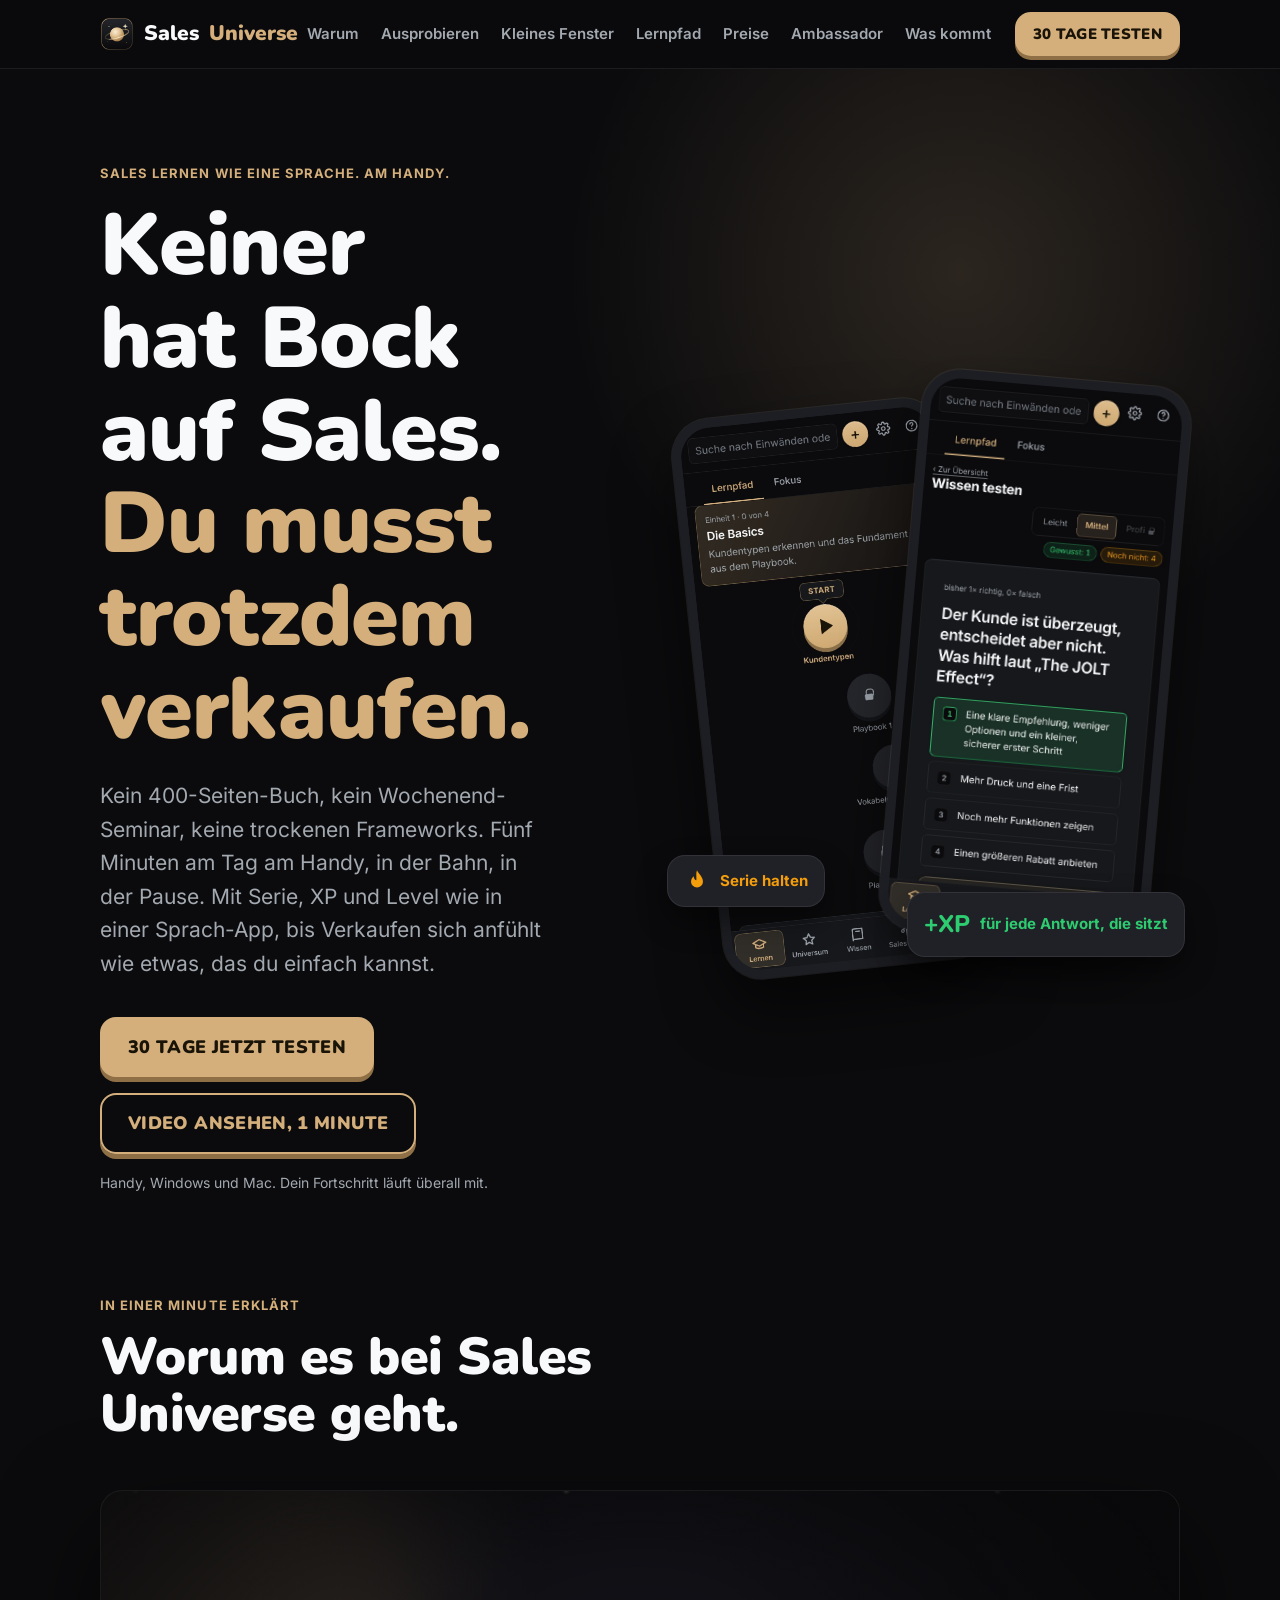
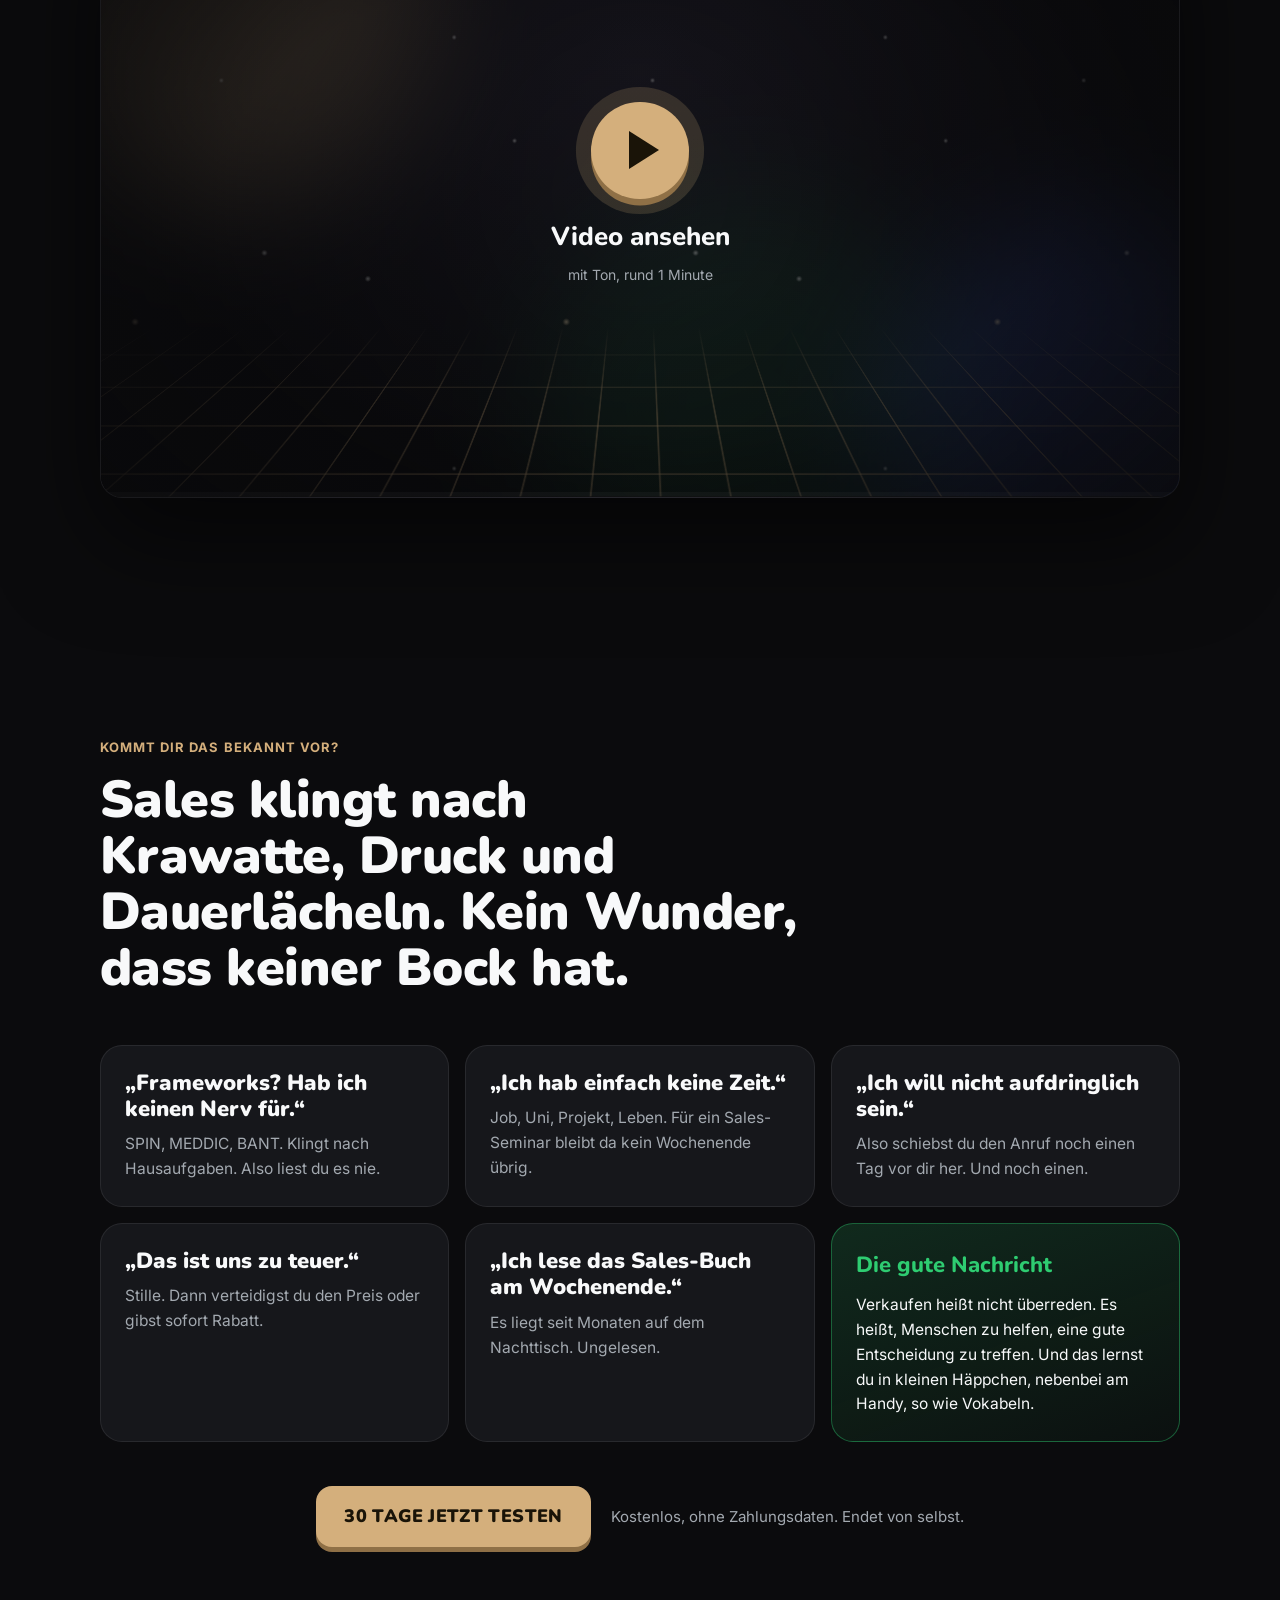
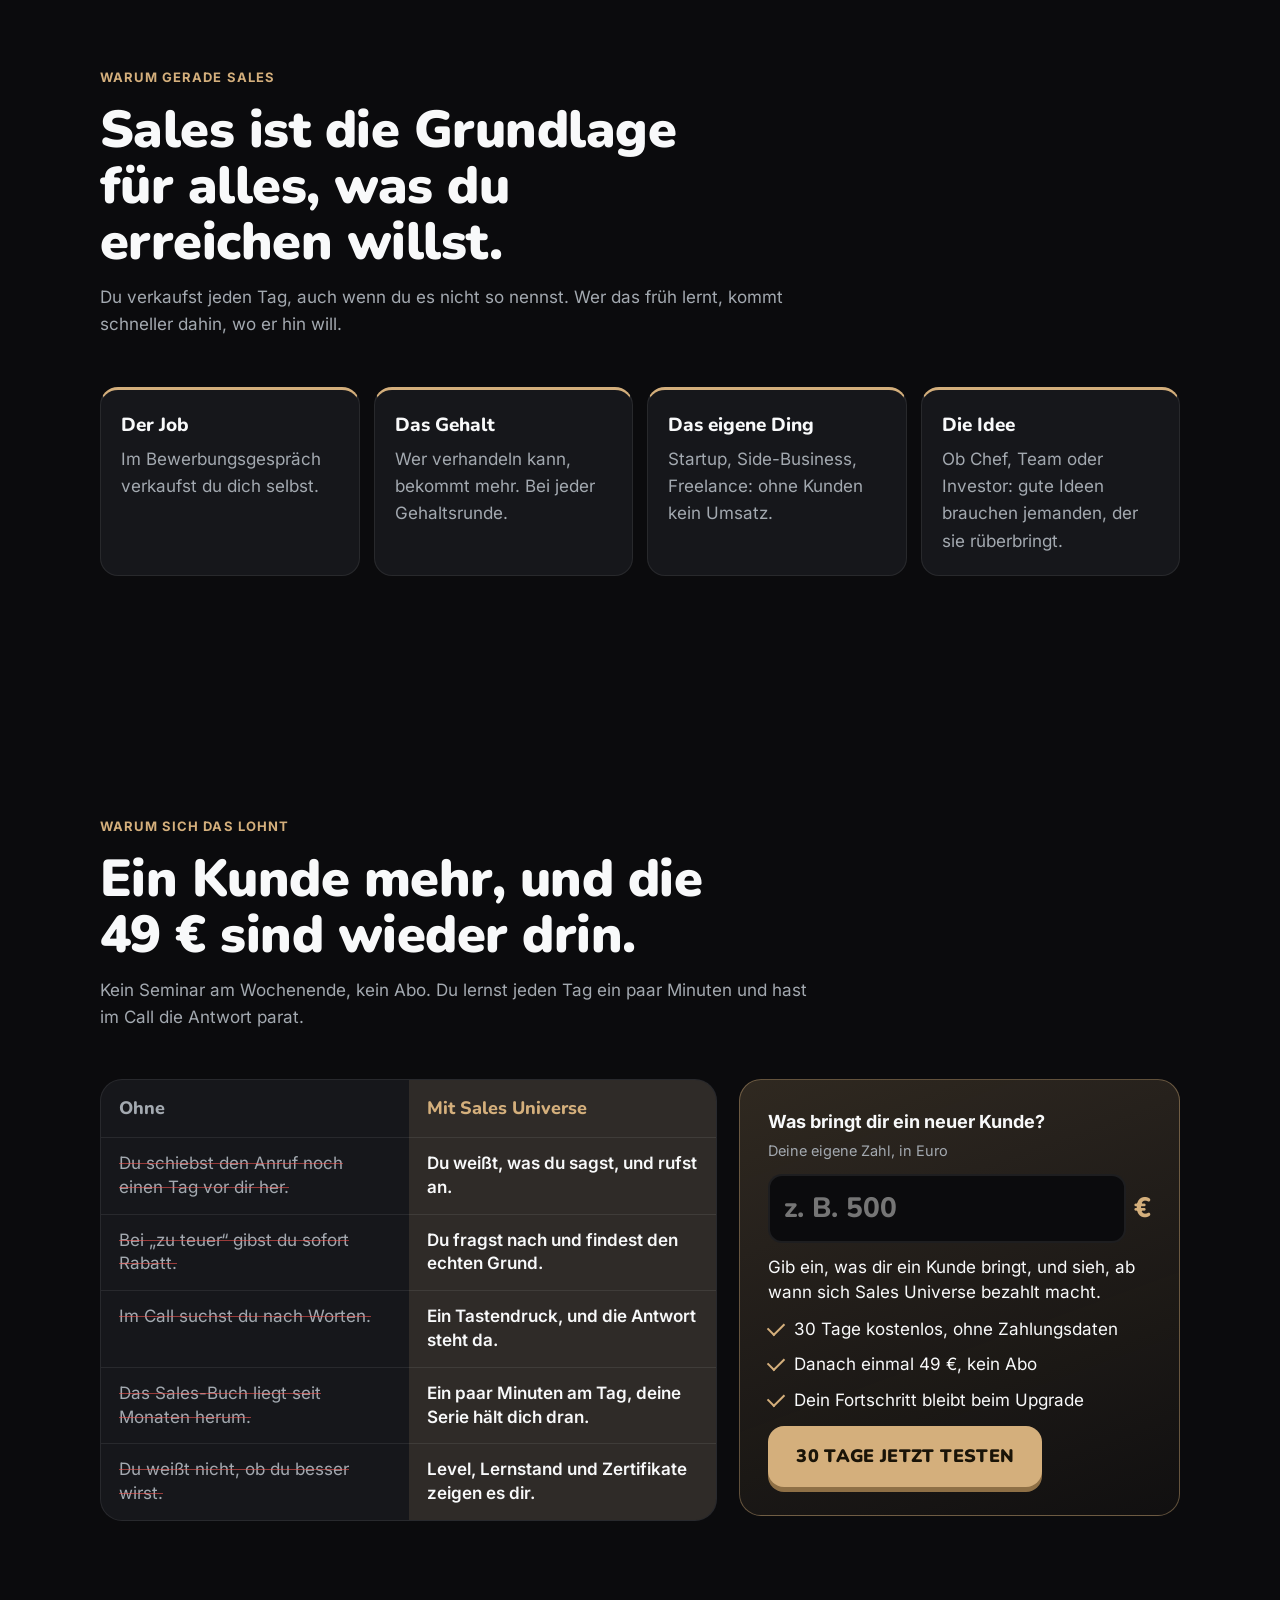
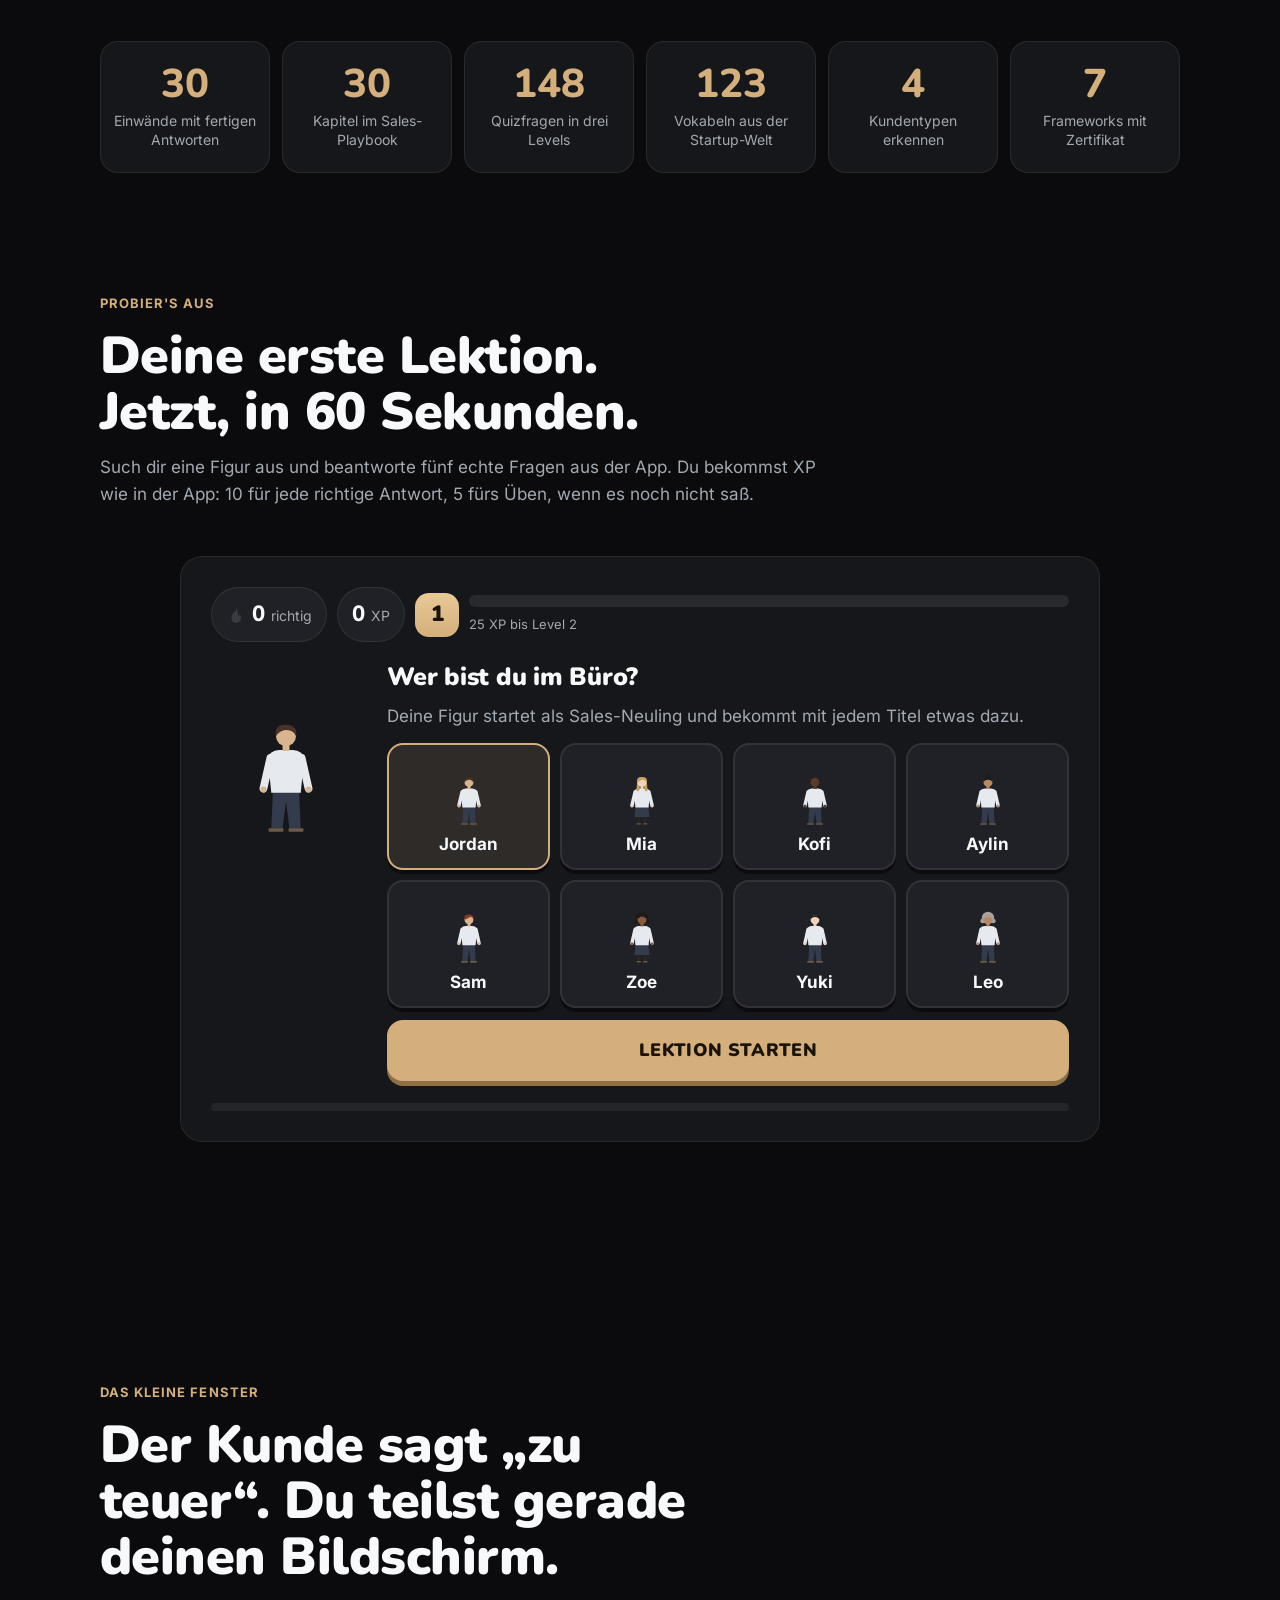
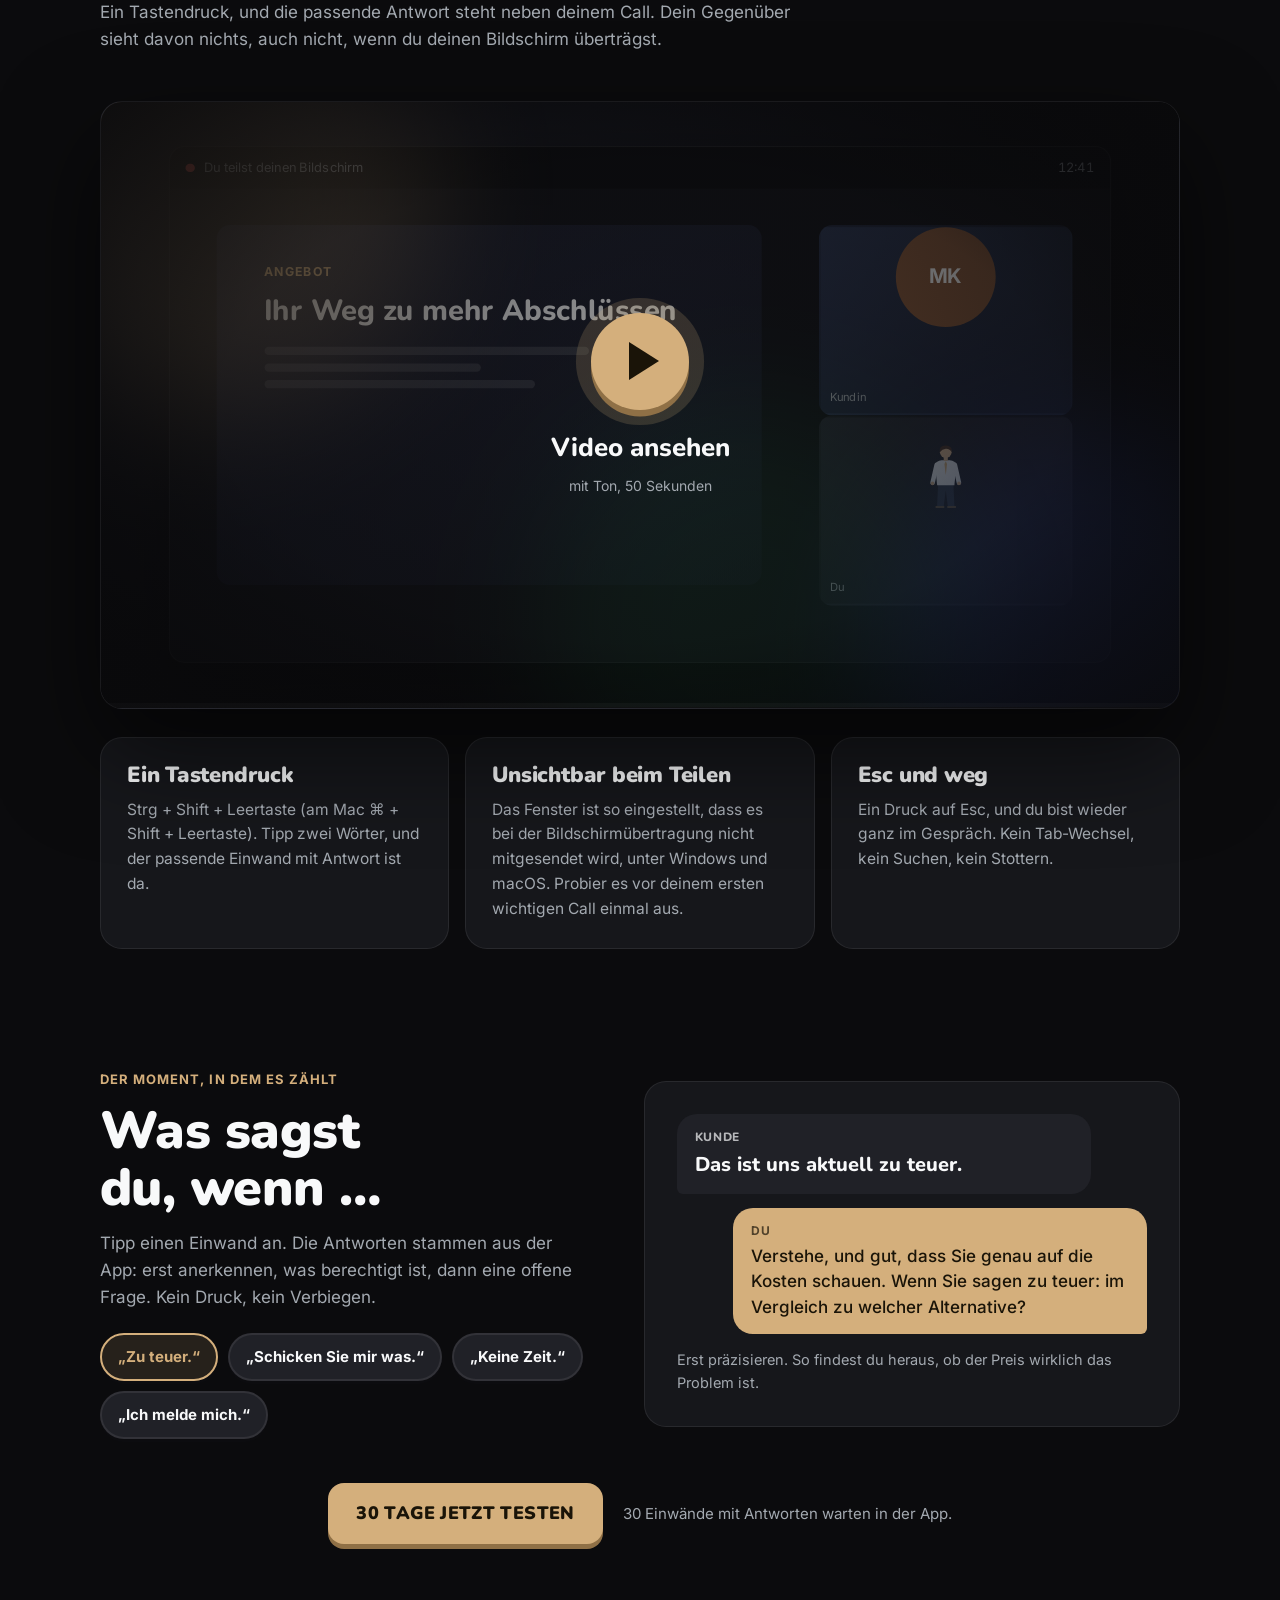
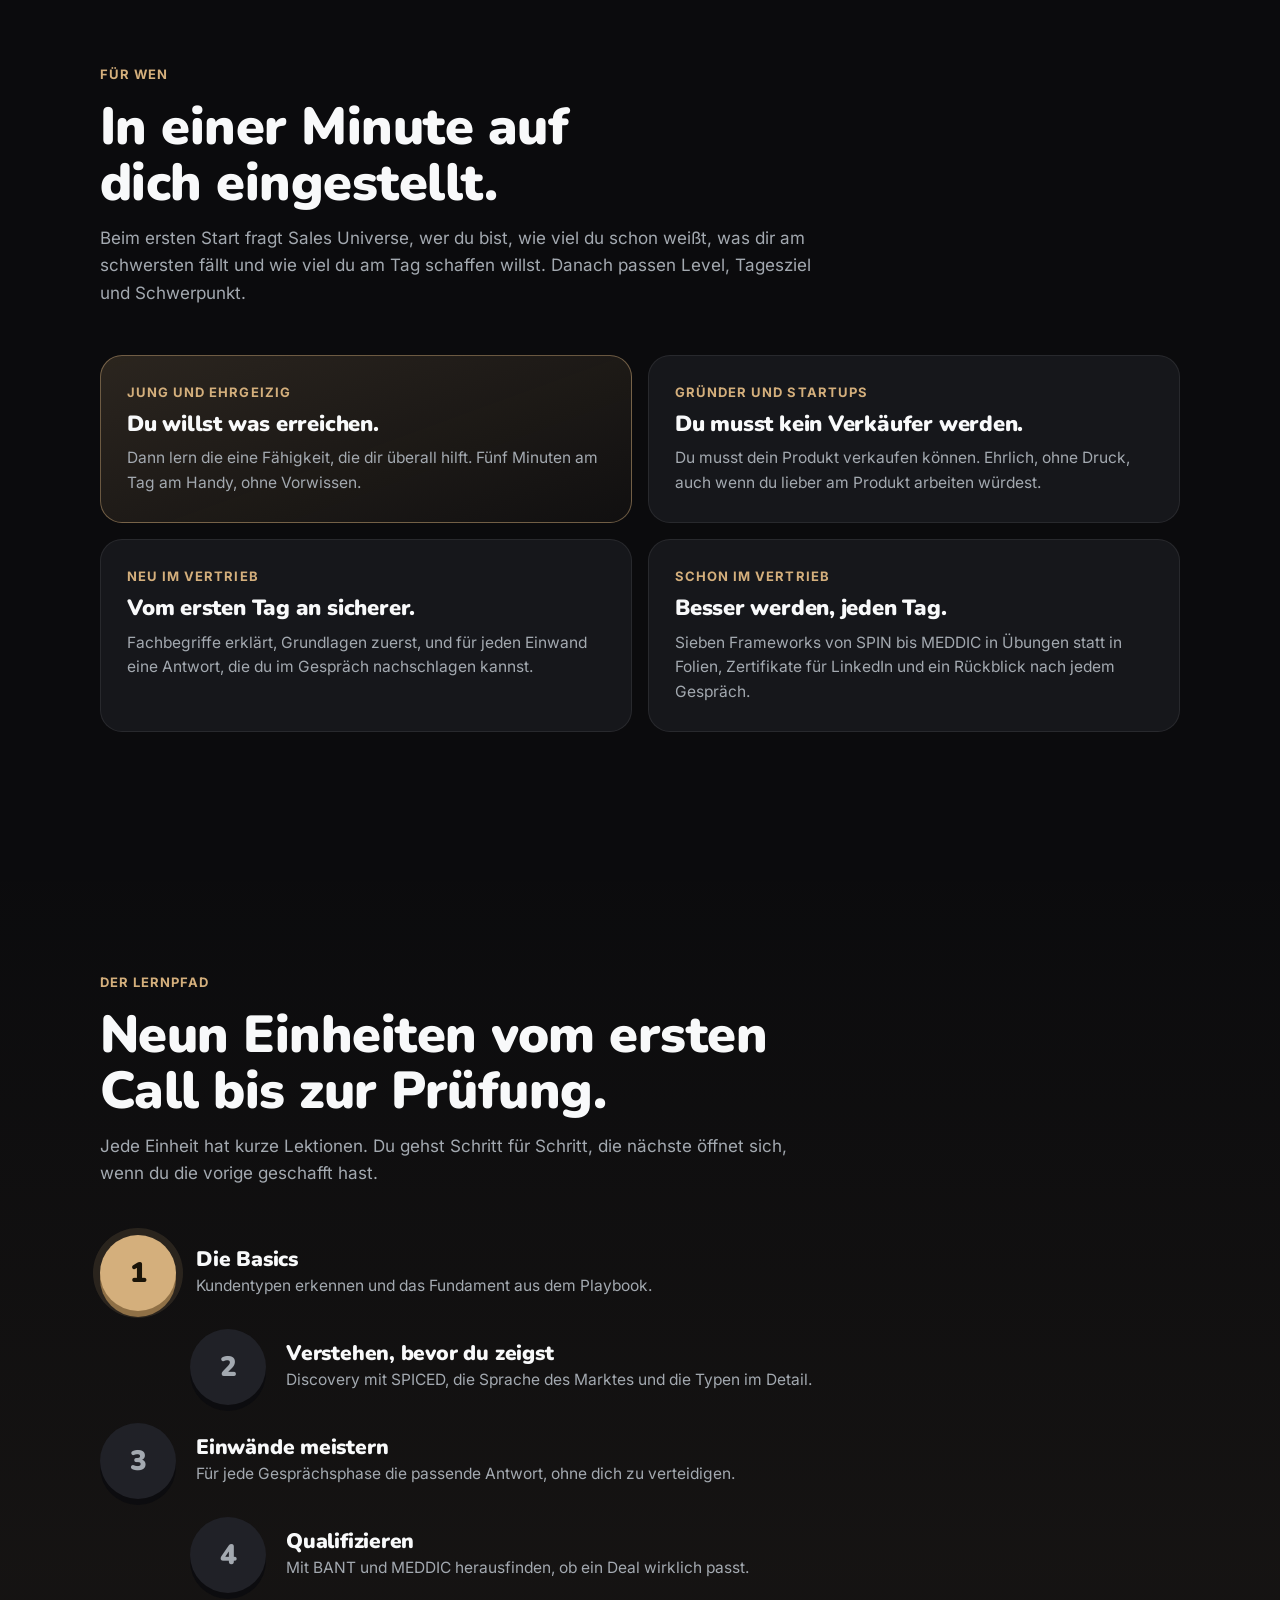
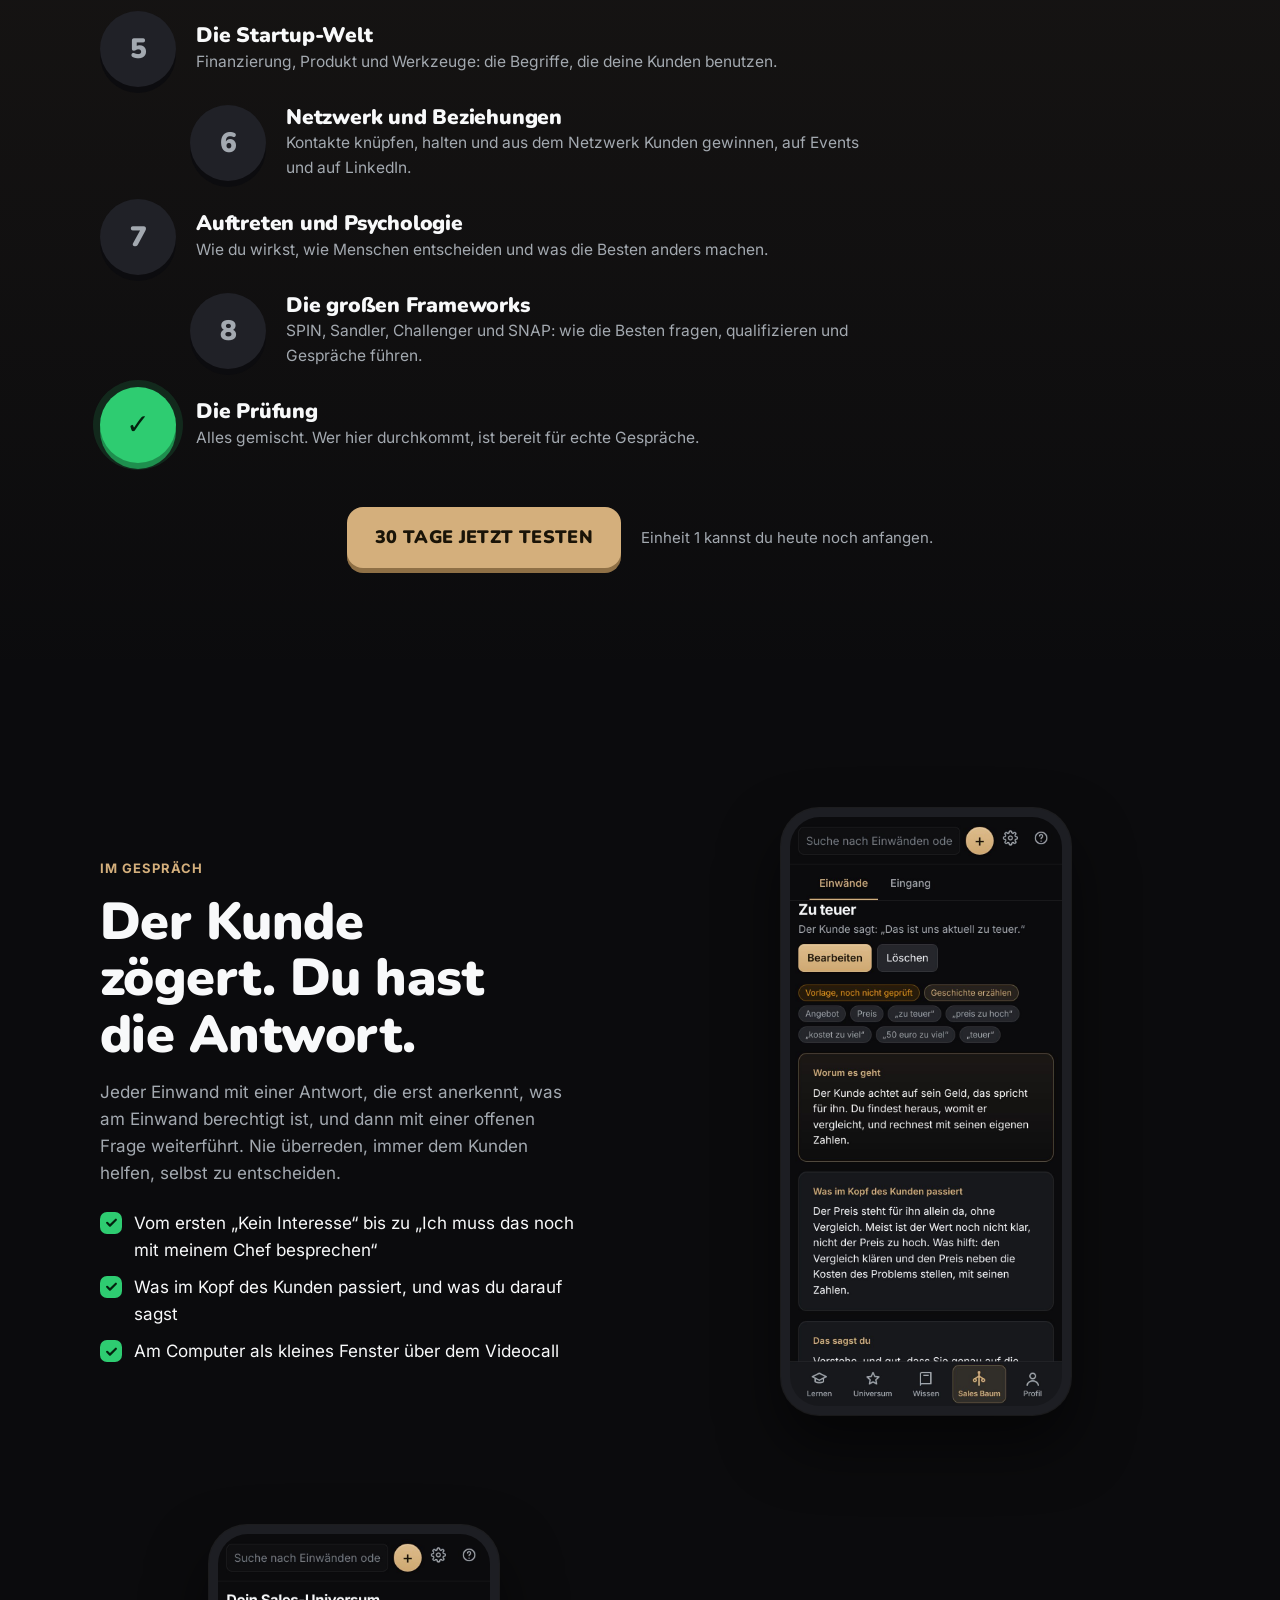
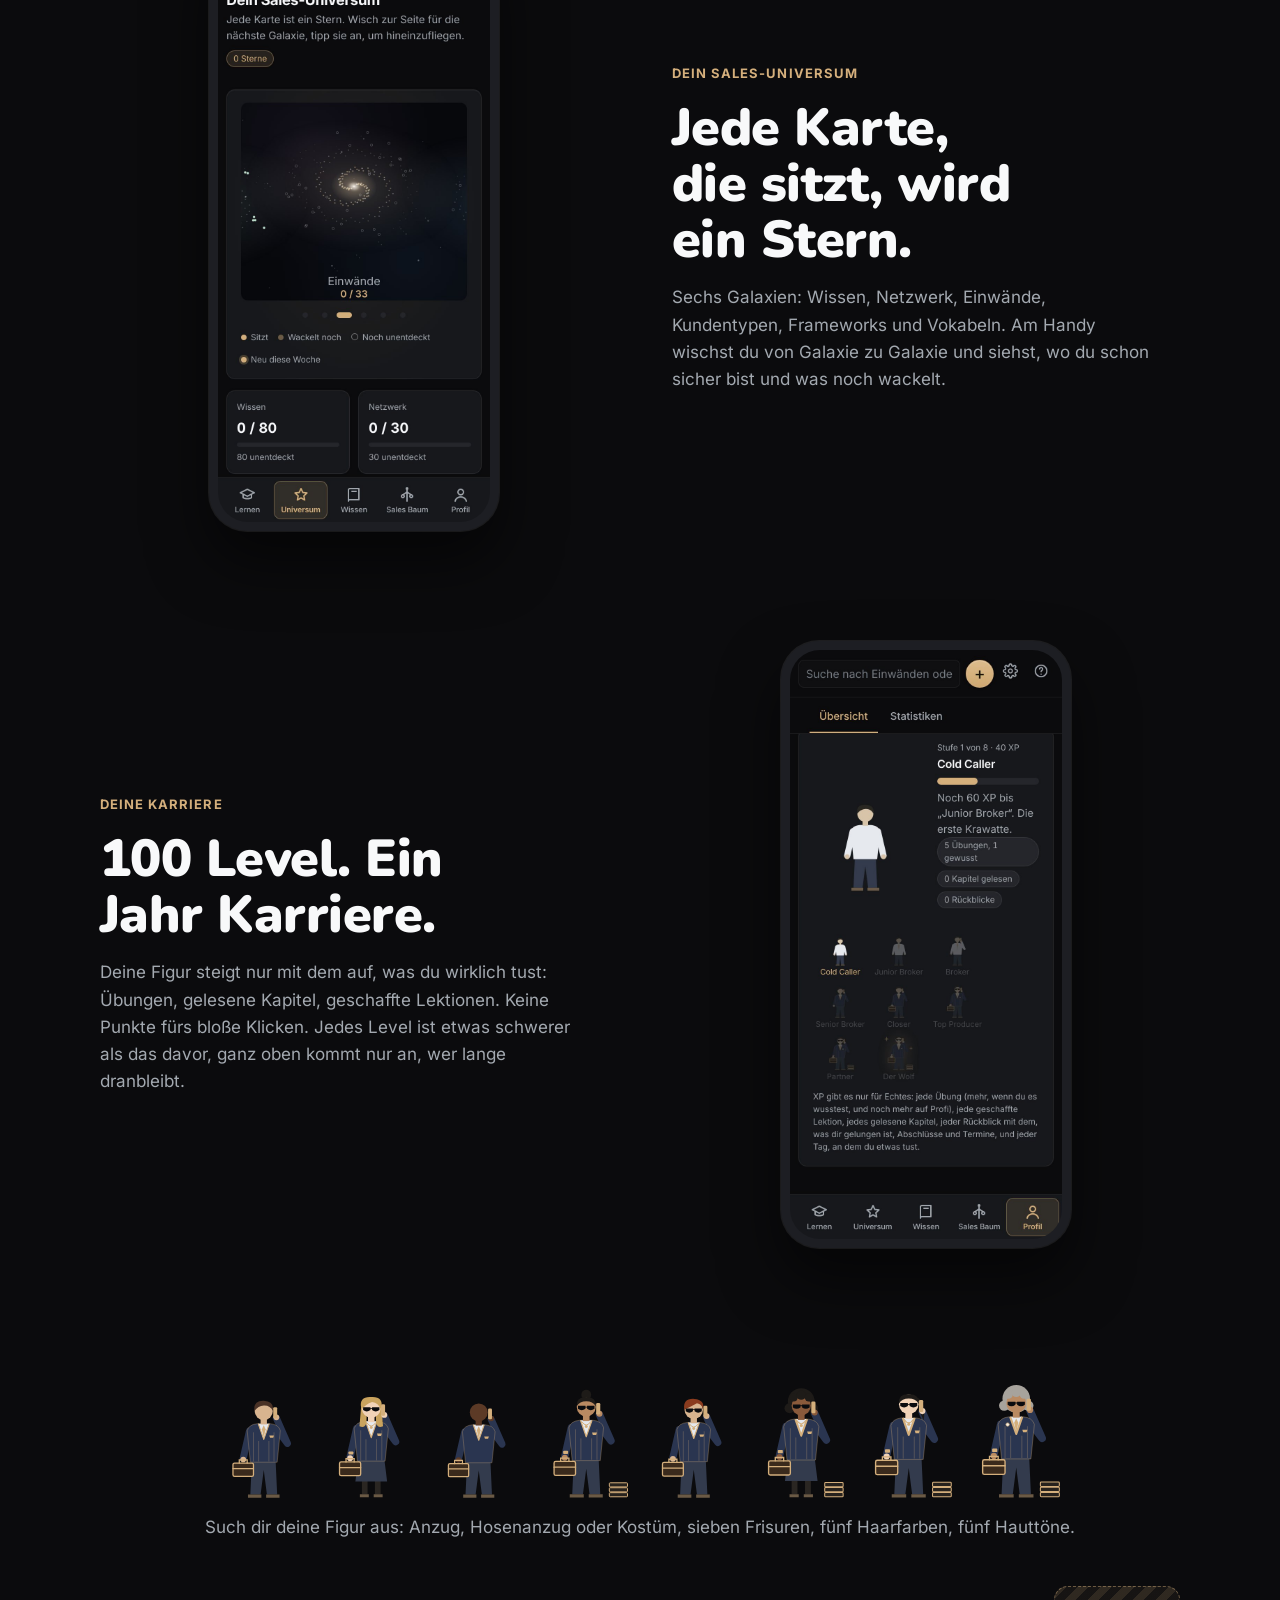
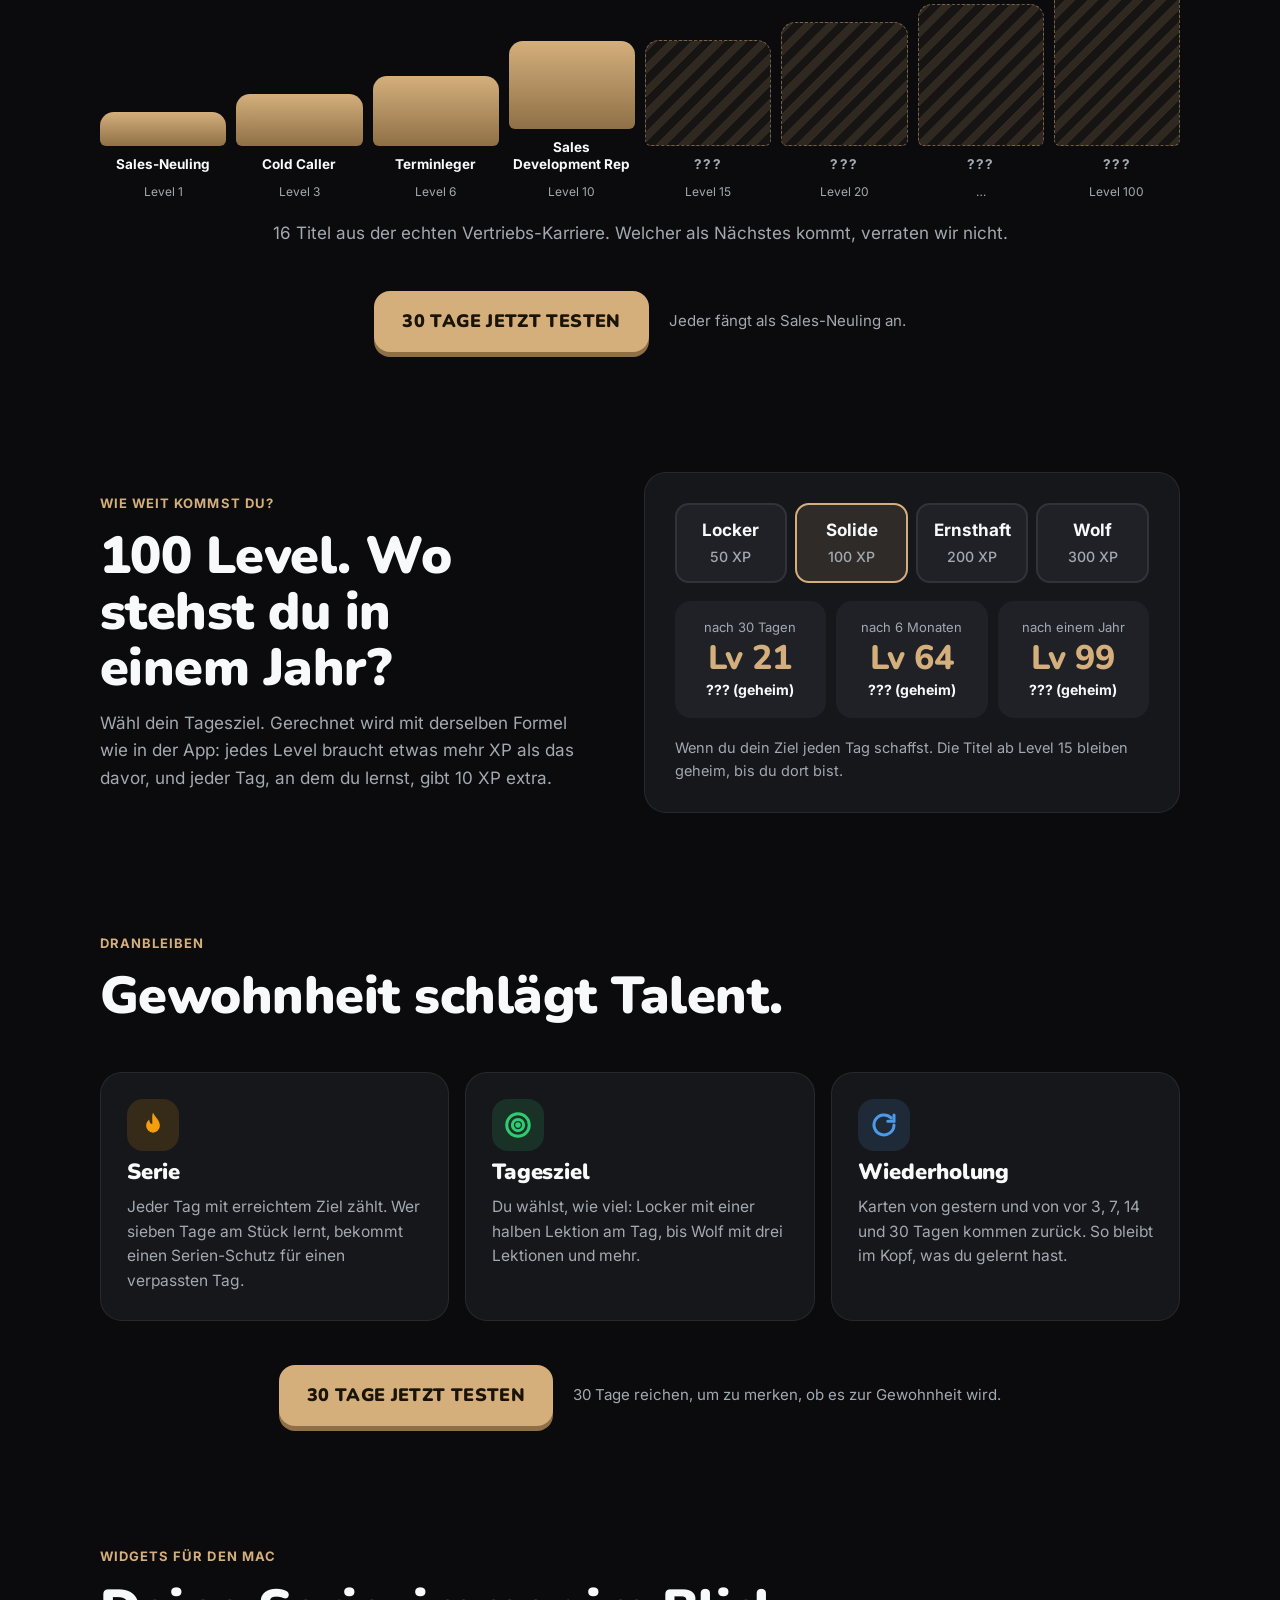
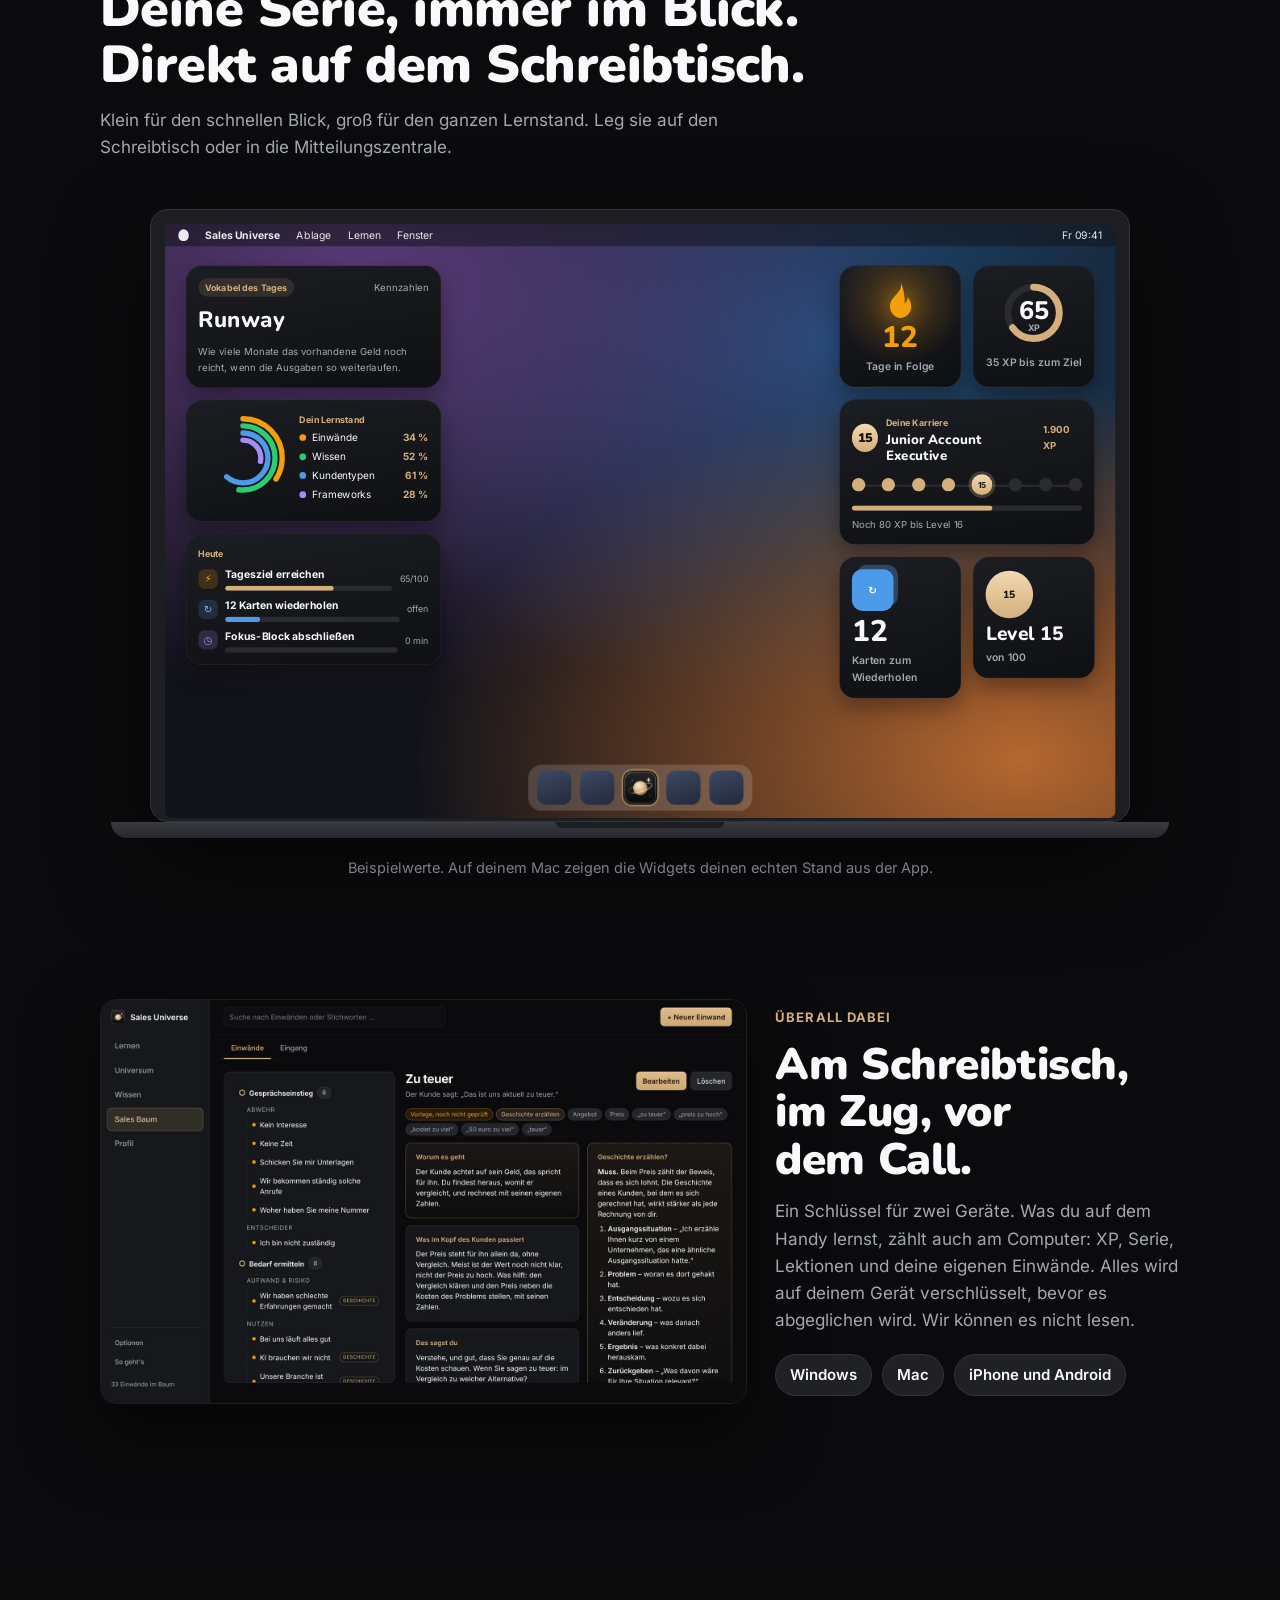
==== commit b6b15622: "Webseite: Willkommensvideo schneller, Infos im Bild, ohne Markennamen anderer Apps Co-Authored-By: C" ====
--- a/webseite/index.html
+++ b/webseite/index.html
@@ -5,7 +5,7 @@
 <meta name="viewport" content="width=device-width, initial-scale=1, viewport-fit=cover">
 <title>Sales Universe</title>
 <meta name="claude:viewport-fit-sides" content="cover">
-<meta name="description" content="Keiner hat Bock auf Sales. Sales Universe bringt dir Verkaufen bei wie Duolingo eine Sprache: fünf Minuten am Tag am Handy, mit Serie, XP und echten Antworten auf Einwände.">
+<meta name="description" content="Keiner hat Bock auf Sales. Sales Universe bringt dir Verkaufen bei wie eine Sprach-App eine Sprache: fünf Minuten am Tag am Handy, mit Serie, XP und echten Antworten auf Einwände.">
 <meta name="theme-color" content="#0B0B0D">
 <link rel="icon" href="bilder/logo.png">
 <style>
@@ -17,7 +17,7 @@
 @font-face { font-family: 'Nunito'; font-weight: 800; font-display: swap; src: url('schrift/nunito-latin-800-normal.woff2') format('woff2'); }
 @font-face { font-family: 'Nunito'; font-weight: 900; font-display: swap; src: url('schrift/nunito-latin-900-normal.woff2') format('woff2'); }
 /* Layout: eine Spalte, Abschnitte wie Stationen eines Lernpfads; groß, rund,
-   dicke Knöpfe mit Kante (Duolingo), Farben und Ton der App (Nacht, Gold, Broker). */
+   dicke Knöpfe mit Kante (wie in Lern-Apps), Farben und Ton der App (Nacht, Gold, Broker). */
 :root {
   --nacht: #0B0B0D;
   --flaeche: #16171B;
@@ -421,6 +421,16 @@
 .wende.an img { animation: logodreh 1.2s cubic-bezier(.2,.9,.3,1.3); }
 .wende.an .knopf { animation: knopfglanz 2s ease-in-out 1s infinite; }
 .willkommen[data-schritt="w-ende"] .untertitel { display: none; }
+.wkapitel { position: absolute; left: 4%; top: 9%; right: 30%; z-index: 7; display: grid; gap: 0.6cqw; justify-items: start; opacity: 0; transition: opacity 0.3s; pointer-events: none; }
+.wkapitel.an { opacity: 1; }
+.wkapitel b { padding: 0.5cqw 1.4cqw; border-radius: 999px; background: var(--gold); color: #1a1408; font-weight: 900; font-size: 1.5cqw; letter-spacing: 0.08em; text-transform: uppercase; }
+.wkapitel span { font-size: 1.7cqw; font-weight: 700; color: #fff; text-shadow: 0 0.2cqw 1cqw rgba(0,0,0,0.9); text-align: left; }
+.wkapitel.neu b { animation: kapitelrein 0.45s cubic-bezier(.2,1.4,.4,1); }
+.wkapitel.neu span { animation: kapitelrein 0.45s cubic-bezier(.2,1.4,.4,1) 0.12s both; }
+@keyframes kapitelrein { from { opacity: 0; transform: translateX(-4cqw); } to { opacity: 1; transform: none; } }
+.willkommen .wb { inset: 17% 6% 18%; }
+@media (max-width: 600px) { .wkapitel { top: 8%; right: 18%; } .wkapitel b { font-size: 2.6cqw; } .wkapitel span { font-size: 3cqw; } .willkommen .wb { inset: 20% 3% 30%; } }
+
 /* Mehr Bewegung im Willkommensvideo */
 .wraum { position: absolute; inset: 0; overflow: hidden; z-index: 0; perspective: 50cqw; pointer-events: none; }
 .wraum::before { content: ''; position: absolute; left: -60%; right: -60%; bottom: -6%; height: 62%; background-image: linear-gradient(rgba(212,175,124,0.5) 0.16cqw, transparent 0.16cqw), linear-gradient(90deg, rgba(212,175,124,0.5) 0.16cqw, transparent 0.16cqw); background-size: 7cqw 7cqw; transform: rotateX(72deg); transform-origin: 50% 100%; animation: boden 0.9s linear infinite; -webkit-mask-image: linear-gradient(transparent, #000 55%); mask-image: linear-gradient(transparent, #000 55%); }
@@ -870,7 +880,7 @@
       <div>
         <span class="etikett">Sales lernen wie eine Sprache. Am Handy.</span>
         <h1 style="margin-top:14px">Keiner hat Bock auf Sales. <em>Du musst trotzdem verkaufen.</em></h1>
-        <p class="unter">Kein 400-Seiten-Buch, kein Wochenend-Seminar, keine trockenen Frameworks. Fünf Minuten am Tag am Handy, in der Bahn, in der Pause. Mit Serie, XP und Level wie bei Duolingo, bis Verkaufen sich anfühlt wie etwas, das du einfach kannst.</p>
+        <p class="unter">Kein 400-Seiten-Buch, kein Wochenend-Seminar, keine trockenen Frameworks. Fünf Minuten am Tag am Handy, in der Bahn, in der Pause. Mit Serie, XP und Level wie in einer Sprach-App, bis Verkaufen sich anfühlt wie etwas, das du einfach kannst.</p>
         <div class="aktionen">
           <a class="knopf" data-link="gratis" href="#preise">30 Tage jetzt testen</a>
           <a class="knopf zweit" href="#film">Video ansehen, 1 Minute</a>
@@ -892,11 +902,12 @@
         <span class="etikett">In einer Minute erklärt</span>
         <h2>Worum es bei Sales Universe geht.</h2>
       </div>
-      <div class="kino willkommen" id="willkommen" data-schritt="w-start" aria-label="Video: Warum es Sales Universe gibt und was drin ist">
+      <div class="kino willkommen" id="willkommen" data-tempo="1.12" data-schritt="w-start" aria-label="Video: Warum es Sales Universe gibt und was drin ist">
         <div class="lichter" aria-hidden="true"><i></i><i></i><i></i></div>
         <div class="wraum" aria-hidden="true"><div class="wsterne"></div></div>
         <div class="konfetti" aria-hidden="true"></div>
         <div class="wblitz" aria-hidden="true"></div>
+        <div class="wkapitel" aria-hidden="true"><b></b><span></span></div>
         <div class="wb vtitel" data-bei="w-start"><img src="bilder/logo.png" alt="" width="80" height="80"><b>Sales Universe</b><span>Sales lernen wie eine Sprache</span></div>
         <div class="wb vgross" data-bei="w-hook"><b>Keiner hat Bock</b><b>auf <s>Sales</s>.</b></div>
         <div class="wb wschmerz" data-bei="w-schmerz">
@@ -956,7 +967,7 @@
         <div class="balken oben" aria-hidden="true"></div><div class="balken unten" aria-hidden="true"></div>
         <div class="untertitel" aria-live="polite"></div>
         <div class="kinofortschritt"><span></span></div>
-        <button class="szenestart" type="button"><span class="dreieck"></span><b>Video ansehen</b><small>mit Ton, gut 1 Minute</small></button>
+        <button class="szenestart" type="button"><span class="dreieck"></span><b>Video ansehen</b><small>mit Ton, rund 1 Minute</small></button>
         <div class="szenesteuer"><button type="button" class="szeneton">Ton an</button><button type="button" class="szeneknopf">Pause</button></div>
       </div>
     </div>
@@ -1715,7 +1726,7 @@
   // (Higgsfield, ElevenLabs), Soundeffekte aus einer Sammeldatei (Mixkit, freie Lizenz).
   // Geladen wird erst beim Klick auf „Video ansehen“. Lädt eine Aufnahme nicht,
   // spricht die Stimme des Geräts, das Video bleibt nie stumm.
-  const STIMME_URL = 'https://d8j0ntlcm91z4.cloudfront.net/user_3GXf0a2IUSvksHxeUEDyqFXz9fG/hf_20261023_';
+  const STIMME_URL = 'https://d8j0ntlcm91z4.cloudfront.net/user_3GXf0a2IUSvksHxeUEDyqFXz9fG/hf_';
   const KLAENGE_URL = 'https://d2ol7oe51mr4n9.cloudfront.net/user_3GXf0a2IUSvksHxeUEDyqFXz9fG/5f16d090-ebbd-4122-acf7-99f105e3e912.mp3';
   // Name: [Start in Sekunden, Länge]
   const KLAENGE = { intro: [0, 2.8], wusch: [3.2, 1.76], schlag: [5.357, 3], herz: [8.757, 2.6], taste: [11.757, 0.31], plopp: [12.463, 0.38], tippen: [13.244, 1.3], glitzer: [14.944, 2.6], nachricht: [17.944, 1.06], richtig: [19.403, 1.96], swoosh: [21.763, 1.39], erfolg: [23.553, 1.8] };
@@ -1780,6 +1791,8 @@
         e.classList.toggle('an', an);
       });
       text.textContent = satz;
+      const kap = szene.querySelector('.wkapitel');
+      if (kap) { const [, , , titel, info] = saetze[i]; kap.classList.toggle('an', Boolean(titel)); if (titel) { kap.querySelector('b').textContent = titel; kap.querySelector('span').textContent = info || ''; kap.classList.remove('neu'); void kap.offsetWidth; kap.classList.add('neu'); } }
       spur.style.width = Math.round(((i + 1) / saetze.length) * 100) + '%';
       clearTimeout(timer);
       stoppeTon();
@@ -1789,7 +1802,8 @@
       const mindest = Date.now() + Math.min(dauer, 1800);
       if (!mitTon || !stimme[i] || !sprecher) { timer = setTimeout(() => weiter(0), dauer); return; }
       sprecher.src = STIMME_URL + stimme[i] + '.mp3';
-      sprecher.onended = () => weiter(Math.max(450, mindest - Date.now()));
+      sprecher.playbackRate = szene.dataset.tempo ? Number(szene.dataset.tempo) : 1;
+      sprecher.onended = () => weiter(Math.max(szene.dataset.tempo ? 120 : 450, mindest - Date.now()));
       // Lädt eine Aufnahme nicht, läuft das Video mit Untertiteln weiter
       sprecher.onerror = () => weiter(dauer);
       sprecher.play().catch(() => weiter(dauer));
@@ -1837,22 +1851,22 @@
   // Willkommen: worum es geht, in einer Minute
   kino(document.getElementById('willkommen'), {
     saetze: [
-      ['w-hook', 'Ganz ehrlich? Keiner hat Bock auf Sales.', 2800],
-      ['w-schmerz', 'Dicke Bücher. Trockene Frameworks. Seminare am Wochenende. Wer hat dafür schon Zeit?', 6500],
-      ['w-grundlage', 'Aber egal, was du vorhast: Job, Gehalt, eigenes Business. Du musst überzeugen. Sales ist die Grundlage für alles.', 8000],
-      ['w-loesung', 'Deshalb gibt es Sales Universe. Sales lernen wie eine Sprache. Fünf Minuten am Tag. Am Handy.', 6500],
-      ['w-lernpfad', 'Kleine Lektionen, Schritt für Schritt. Mit Serie, XP und Level. Wie bei Duolingo, nur für Sales.', 7000],
-      ['w-einwaende', 'Dreißig echte Einwände. Mit fertigen Antworten zum Üben.', 3600],
-      ['w-fenster', 'Und im Call? Hilft dir das kleine Fenster. Unsichtbar für deinen Kunden.', 4200],
-      ['w-frameworks', 'Sieben Frameworks, von SPIN bis MEDDIC. Als Spiel statt als Folie. Mit Zertifikat für LinkedIn.', 7200],
-      ['w-werkzeuge', 'Dazu: Playbook, Kundentypen, Vokabeln, Fokus-Planer und Netzwerk-Training. Alles in einer App.', 6500],
-      ['w-eigenes', 'Und wenn dir das nicht reicht? Speicher deine eigenen Einwände, Prompts und Frameworks. Sales Universe passt sich dir an.', 7500],
-      ['w-karriere', 'Deine Figur steigt mit dir auf. Vom Sales-Neuling bis ganz nach oben. Hundert Level.', 6000],
-      ['w-ueberall', 'Handy, Windows, Mac. Dein Fortschritt läuft überall mit.', 4200],
-      ['w-nutzen', 'Und was bringt dir das? Du gehst sicher in jeden Call. Du weißt, was du sagst. Und du verkaufst, ohne zu überreden.', 7500],
+      ['w-hook', 'Ganz ehrlich? Keiner hat Bock auf Sales.', 2800, 'Das Problem', 'Sales wirkt anstrengend, trocken und nach Druck.'],
+      ['w-schmerz', 'Dicke Bücher. Trockene Frameworks. Seminare am Wochenende. Wer hat dafür schon Zeit?', 6500, 'Das Problem', 'Bücher, Folien, Seminare: zu lang, zu teuer, zu langweilig.'],
+      ['w-grundlage', 'Aber egal, was du vorhast: Job, Gehalt, eigenes Business. Du musst überzeugen. Sales ist die Grundlage für alles.', 8000, 'Warum Sales?', 'Bewerbung, Gehalt, Kunden, Investoren: überall musst du überzeugen.'],
+      ['w-loesung', 'Deshalb gibt es Sales Universe. Sales lernen wie eine Sprache. Fünf Minuten am Tag. Am Handy.', 6500, 'Die Lösung', '5 Minuten am Tag · am Handy · ohne Vorwissen'],
+      ['w-lernpfad', 'Kleine Lektionen, Schritt für Schritt. Mit Serie, XP und Level. Wie eine Sprach-App, nur für Sales.', 7000, 'So lernst du', 'Kurze Lektionen · tägliche Wiederholung · Serie und XP'],
+      ['w-einwaende', 'Dreißig echte Einwände. Mit fertigen Antworten zum Üben.', 3600, 'Was drin ist', '30 Einwände · fertige Antworten · zum Nachschlagen und Üben'],
+      ['w-fenster', 'Und im Call? Hilft dir das kleine Fenster. Unsichtbar für deinen Kunden.', 4200, 'Was drin ist', 'Tastenkürzel im Call · Antwort sofort · der Kunde sieht nichts'],
+      ['w-frameworks', 'Sieben Frameworks, von SPIN bis MEDDIC. Als Spiel statt als Folie. Mit Zertifikat für LinkedIn.', 7200, 'Was drin ist', '7 Frameworks mit Quiz · Prüfung · Zertifikat für LinkedIn'],
+      ['w-werkzeuge', 'Dazu: Playbook, Kundentypen, Vokabeln, Fokus-Planer und Netzwerk-Training. Alles in einer App.', 6500, 'Was drin ist', '10 Bereiche in einer App'],
+      ['w-eigenes', 'Und wenn dir das nicht reicht? Speicher deine eigenen Einwände, Prompts und Frameworks. Sales Universe passt sich dir an.', 7500, 'Dein Ding', 'Eigene Einwände, Prompts und Frameworks speichern'],
+      ['w-karriere', 'Deine Figur steigt mit dir auf. Vom Sales-Neuling bis ganz nach oben. Hundert Level.', 6000, 'Dranbleiben', '100 Level · deine Figur steigt mit auf'],
+      ['w-ueberall', 'Handy, Windows, Mac. Dein Fortschritt läuft überall mit.', 4200, 'Überall', 'Handy, Windows und Mac · Fortschritt wird abgeglichen'],
+      ['w-nutzen', 'Und was bringt dir das? Du gehst sicher in jeden Call. Du weißt, was du sagst. Und du verkaufst, ohne zu überreden.', 7500, 'Was du davon hast', 'Sicherer im Call · weniger Rabatt aus Panik · mehr Abschlüsse durch bessere Fragen'],
       ['w-ende', 'Willkommen im Sales Universe. Fang heute an. Dreißig Tage kostenlos.', 5000],
     ],
-    stimme: ['232632_62226f78-a997-4628-869e-09da394dc248', '232645_c44d5fc4-feac-4720-8680-7fb99ae1c571', '232645_b936f081-3198-4350-be64-49f761845bd2', '232659_81b416ee-c357-4b31-9d7f-2fc7493b9a1e', '232659_e6fd0359-03f1-455a-a953-7f61d0a84d69', '232711_3db4c88a-f56b-4d18-86be-35377702171b', '232711_67f79630-cfbe-4270-aff5-a97f81b35fae', '232723_66c7e216-5893-480f-af5d-c78d05aa4273', '233706_6f1f3ee8-16d6-4d42-a6f2-d3cc01704554', '233706_6f3eac06-1cf6-428a-b16f-e902216cffb2', '232723_63285b62-79d1-4130-b2bd-e6556d806160', '232735_54835070-76c8-4082-8bae-ed96650916f9', '234458_461bed73-fd48-4107-9403-0f296781a10f', '232735_ff0ec6a8-6e98-4ff8-a9d8-7c7f9c655be2'],
+    stimme: ['20261023_232632_62226f78-a997-4628-869e-09da394dc248', '20261023_232645_c44d5fc4-feac-4720-8680-7fb99ae1c571', '20261023_232645_b936f081-3198-4350-be64-49f761845bd2', '20261023_232659_81b416ee-c357-4b31-9d7f-2fc7493b9a1e', '20261024_000343_210e4607-06e4-47fd-a3e6-cc15c9260202', '20261023_232711_3db4c88a-f56b-4d18-86be-35377702171b', '20261023_232711_67f79630-cfbe-4270-aff5-a97f81b35fae', '20261023_232723_66c7e216-5893-480f-af5d-c78d05aa4273', '20261023_233706_6f1f3ee8-16d6-4d42-a6f2-d3cc01704554', '20261023_233706_6f3eac06-1cf6-428a-b16f-e902216cffb2', '20261023_232723_63285b62-79d1-4130-b2bd-e6556d806160', '20261023_232735_54835070-76c8-4082-8bae-ed96650916f9', '20261023_234458_461bed73-fd48-4107-9403-0f296781a10f', '20261023_232735_ff0ec6a8-6e98-4ff8-a9d8-7c7f9c655be2'],
     klang: {
       'w-hook': (sz) => { fx('intro', 0, 0.5); stoss(sz, 0.15, 1.6); stoss(sz, 0.75, 1); },
       'w-schmerz': (sz) => { fx('swoosh', 0.1); fx('plopp', 0.9); fx('plopp', 2.1); fx('plopp', 3.3); fx('schlag', 4.4, 0.4); [0.9, 2.1, 3.3].forEach((n) => stoss(sz, n, 0.5)); stoss(sz, 4.4, 1.8); },
@@ -1885,7 +1899,7 @@
       ['esc', 'Escape. Und du bist wieder voll im Gespräch.', 3200],
       ['ende', 'Die richtige Antwort. Genau dann, wenn du sie brauchst.', 4600],
     ],
-    stimme: ['232055_a94508d3-03b5-4022-8d8d-eb4ecf4c2a34', '232055_cd98d4ac-fd83-4039-b3c7-1d54525820d4', '232532_cfbac0c2-6cec-498f-b46e-3ede43706fb5', '232532_c6625173-5d61-4dfb-8d20-0ad9083c3b41', '230721_386a11c3-c3fd-4f85-b8f1-5c4010cada27', '232600_12384f39-d3a5-4905-94e2-71293f7107a6', '232559_85bb532b-015c-4774-acee-5959f1d7c0e5', '232613_30684eb5-47a0-4bd8-aee8-0a78badb47df', '232613_a334d4d3-d837-4bc5-87f3-065f41bbe6b7', '232631_98cda87d-7dec-4b7c-a745-b4fc37c0d95c', '231014_12861207-f6e5-4852-9b21-ce4aa1bd7023'],
+    stimme: ['20261023_232055_a94508d3-03b5-4022-8d8d-eb4ecf4c2a34', '20261023_232055_cd98d4ac-fd83-4039-b3c7-1d54525820d4', '20261023_232532_cfbac0c2-6cec-498f-b46e-3ede43706fb5', '20261023_232532_c6625173-5d61-4dfb-8d20-0ad9083c3b41', '20261023_230721_386a11c3-c3fd-4f85-b8f1-5c4010cada27', '20261023_232600_12384f39-d3a5-4905-94e2-71293f7107a6', '20261023_232559_85bb532b-015c-4774-acee-5959f1d7c0e5', '20261023_232613_30684eb5-47a0-4bd8-aee8-0a78badb47df', '20261023_232613_a334d4d3-d837-4bc5-87f3-065f41bbe6b7', '20261023_232631_98cda87d-7dec-4b7c-a745-b4fc37c0d95c', '20261023_231014_12861207-f6e5-4852-9b21-ce4aa1bd7023'],
     klang: {
       intro: () => fx('intro', 0, 0.5),
       start: () => fx('wusch', 0),
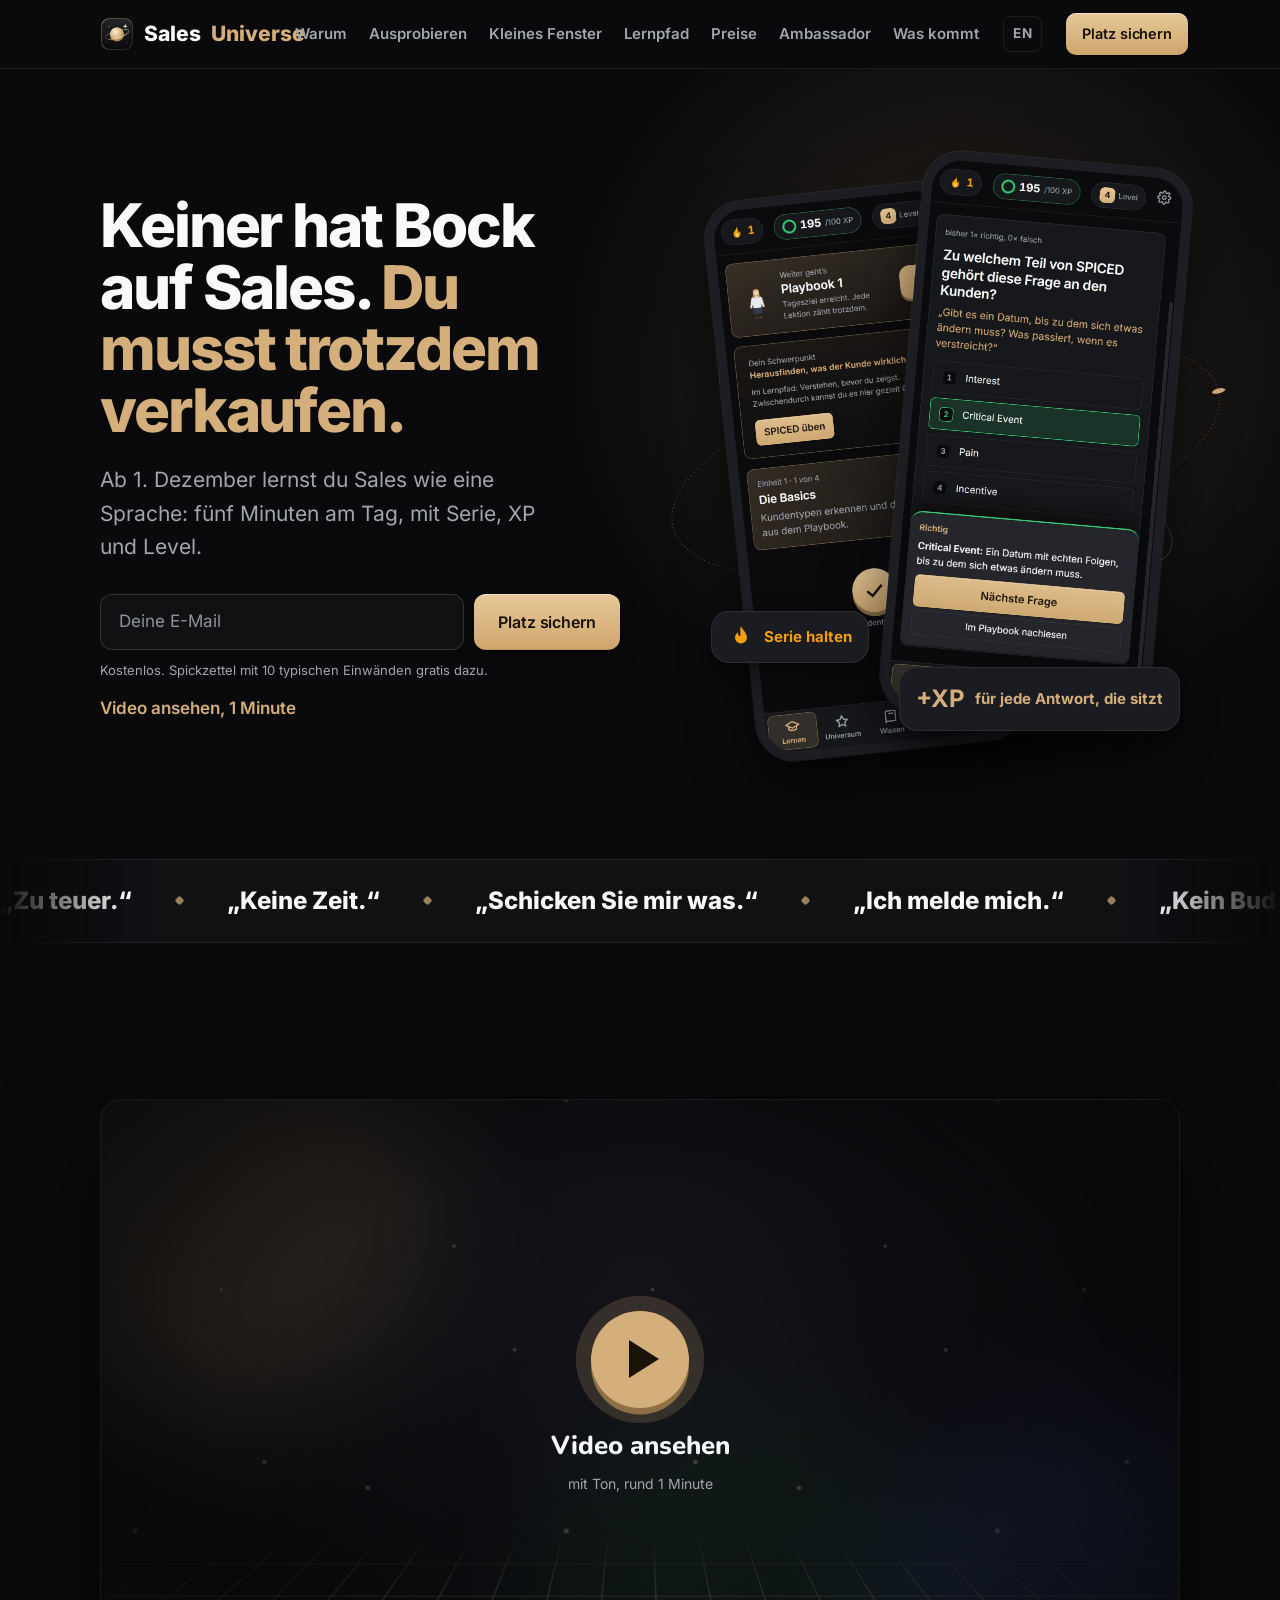
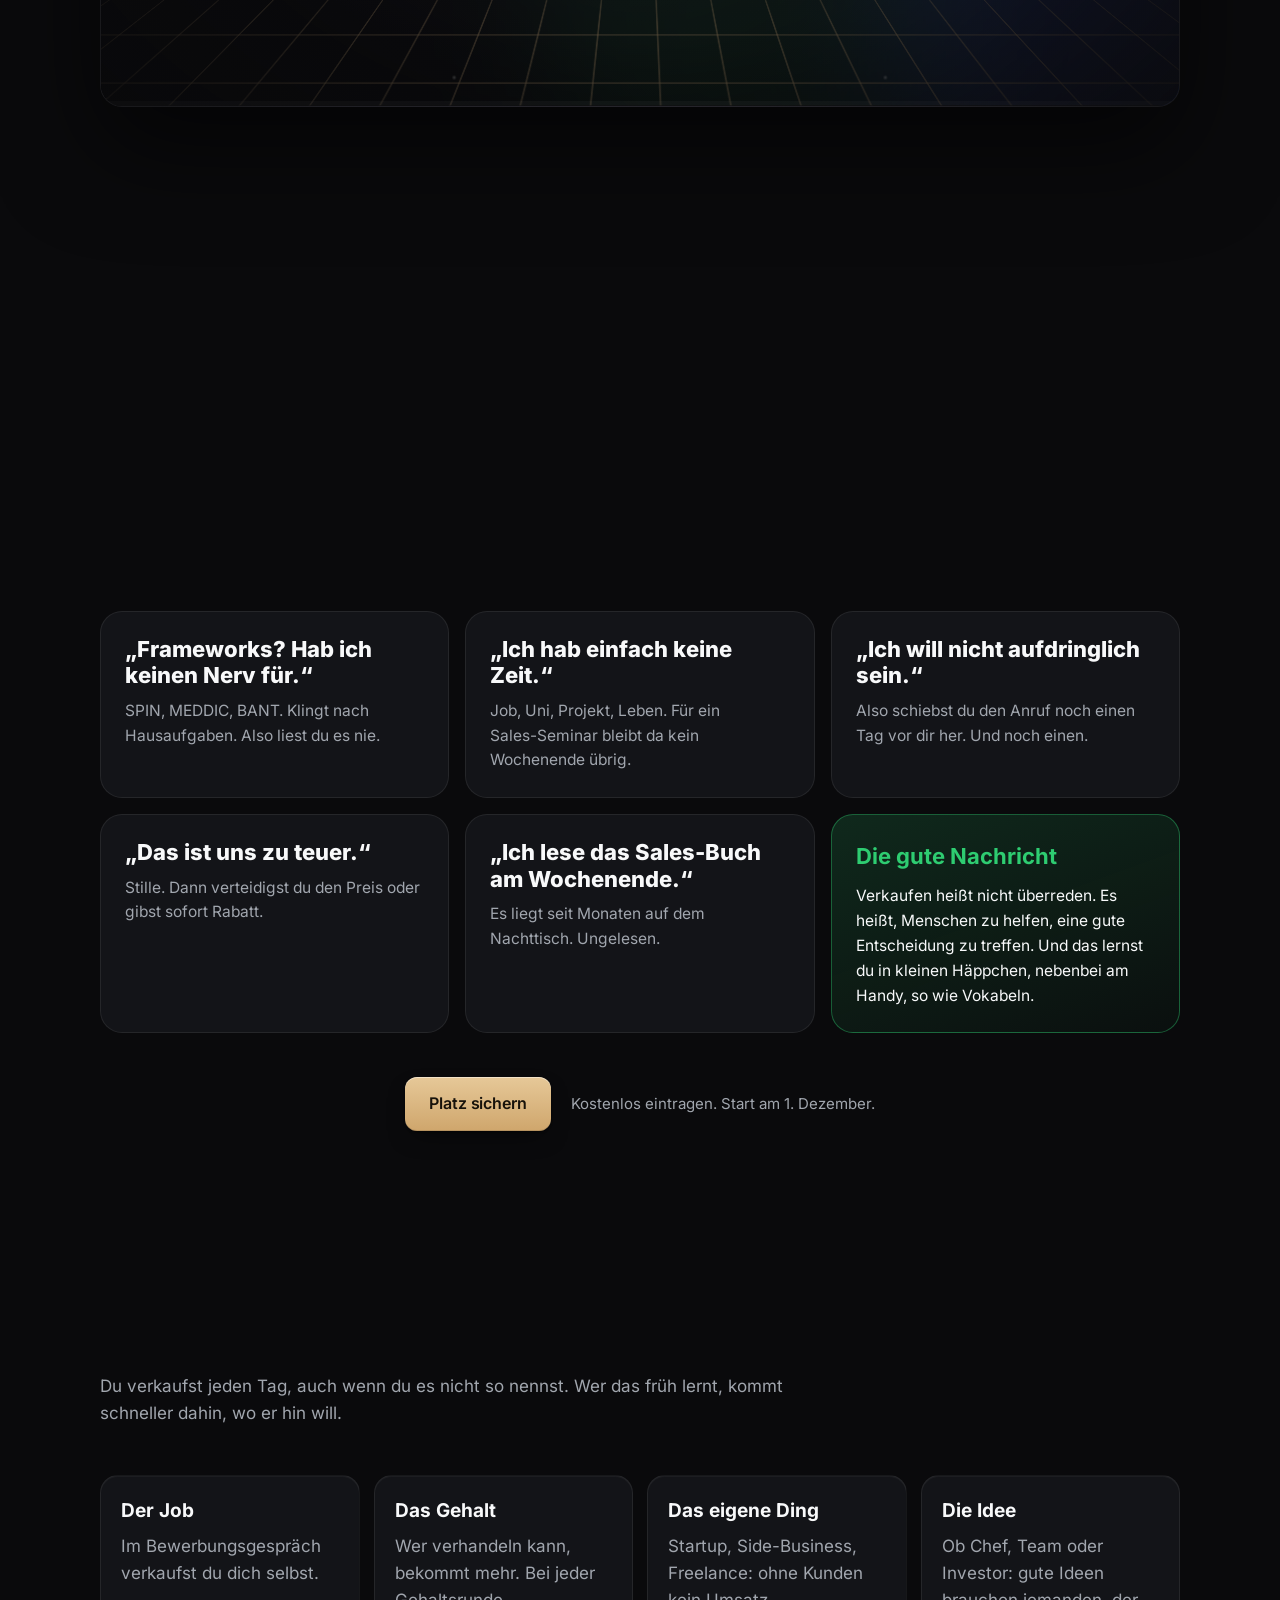
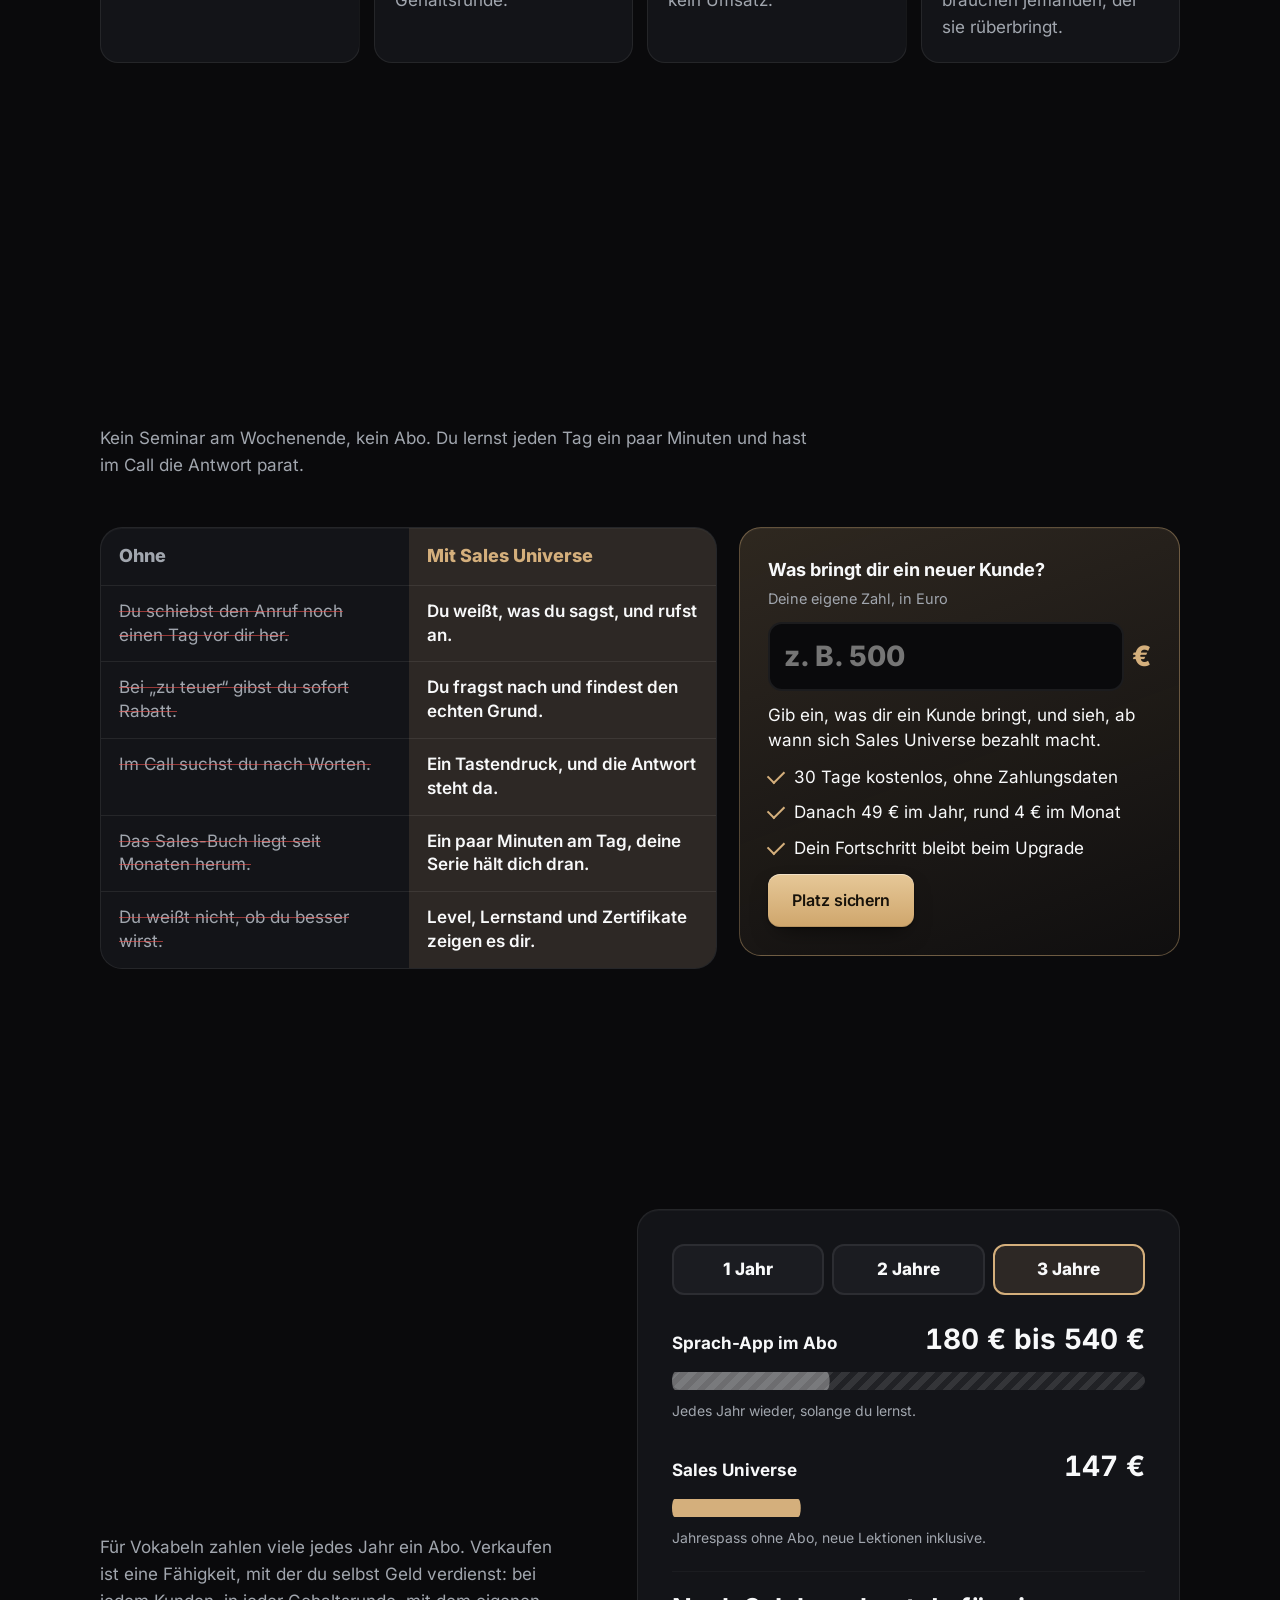
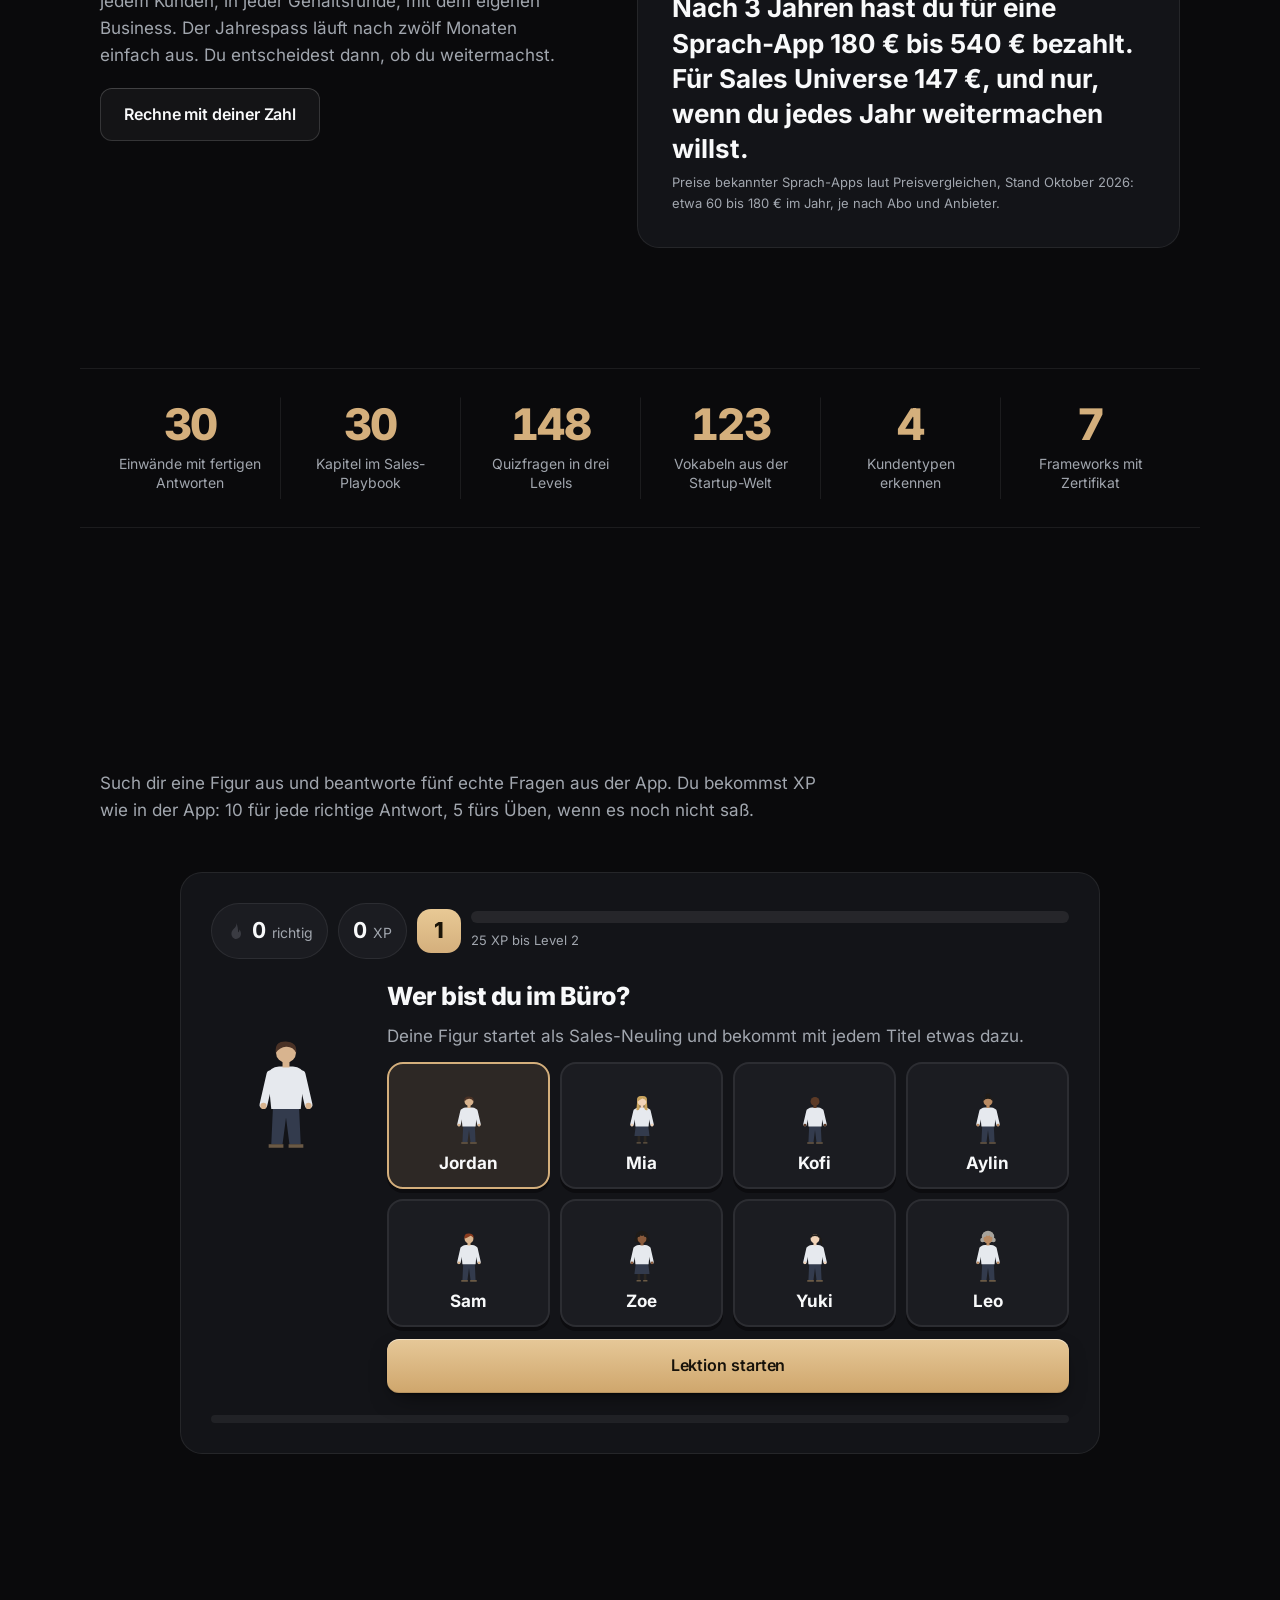
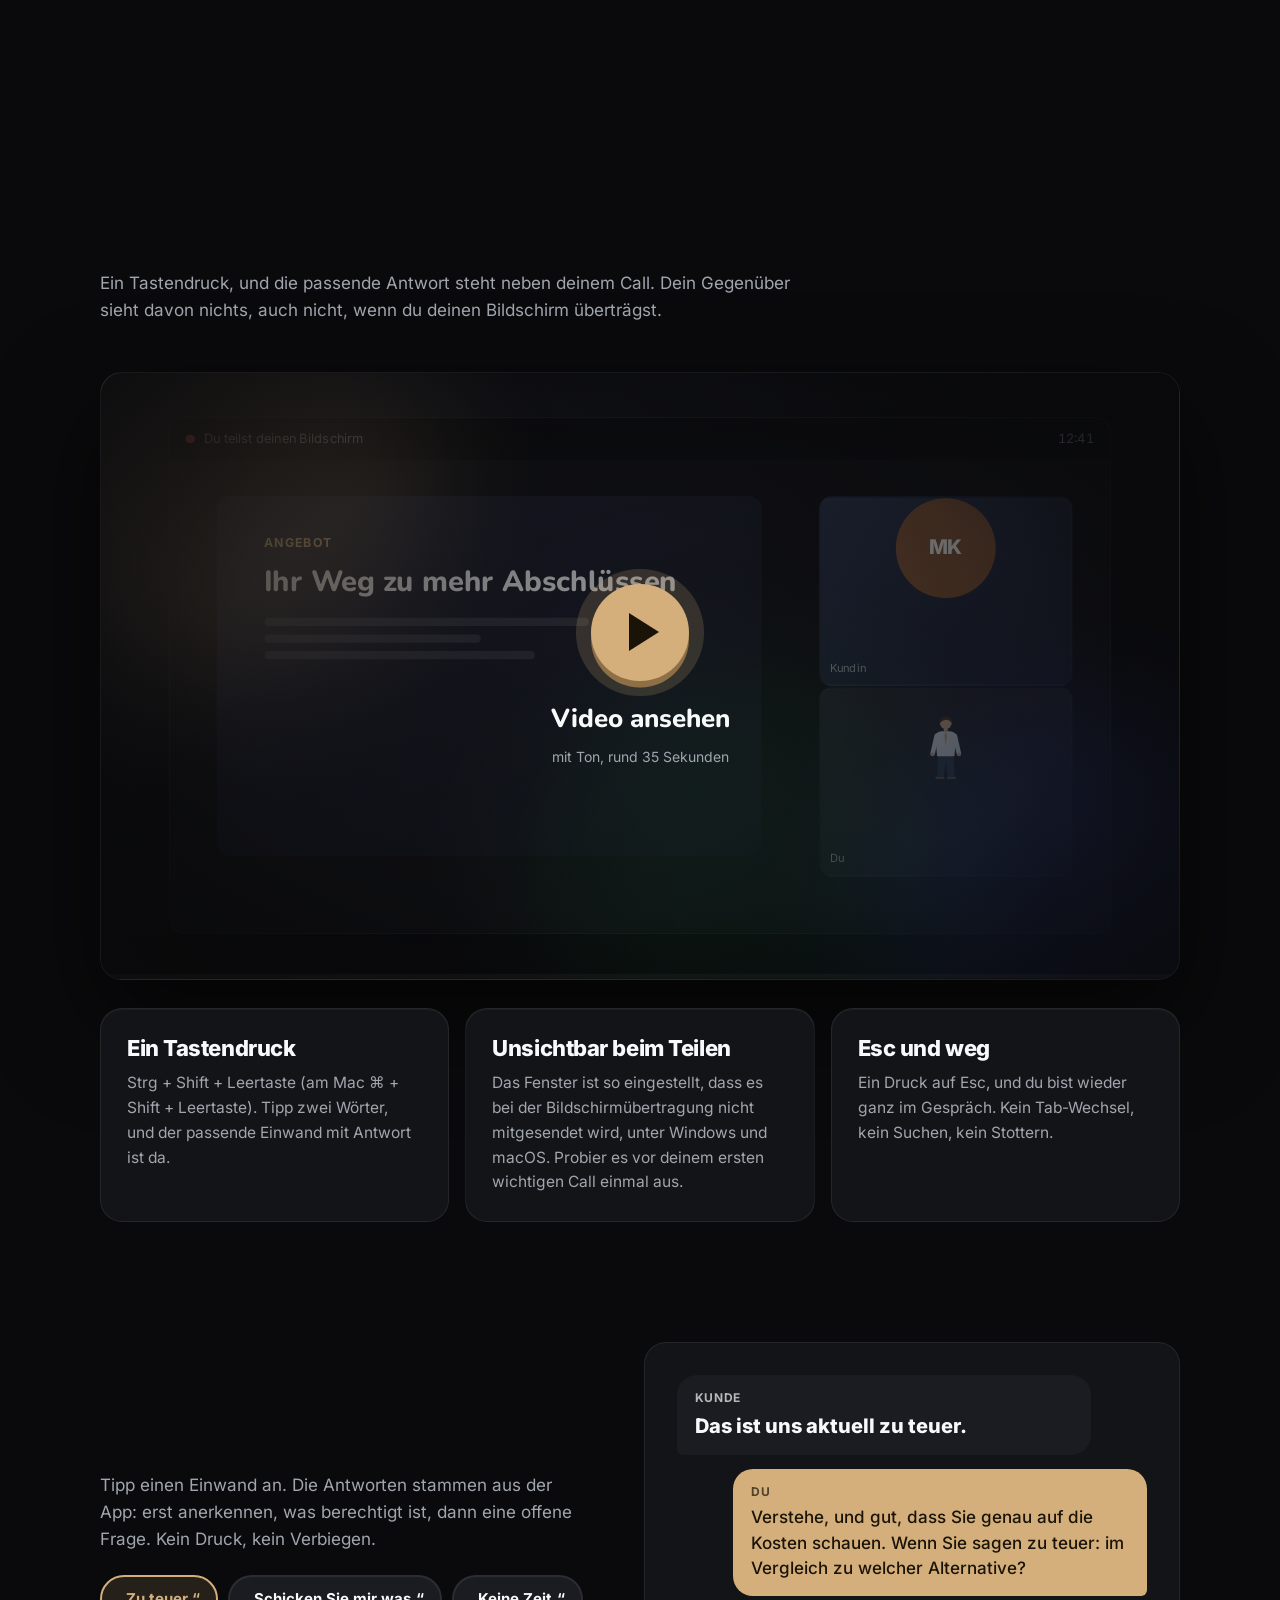
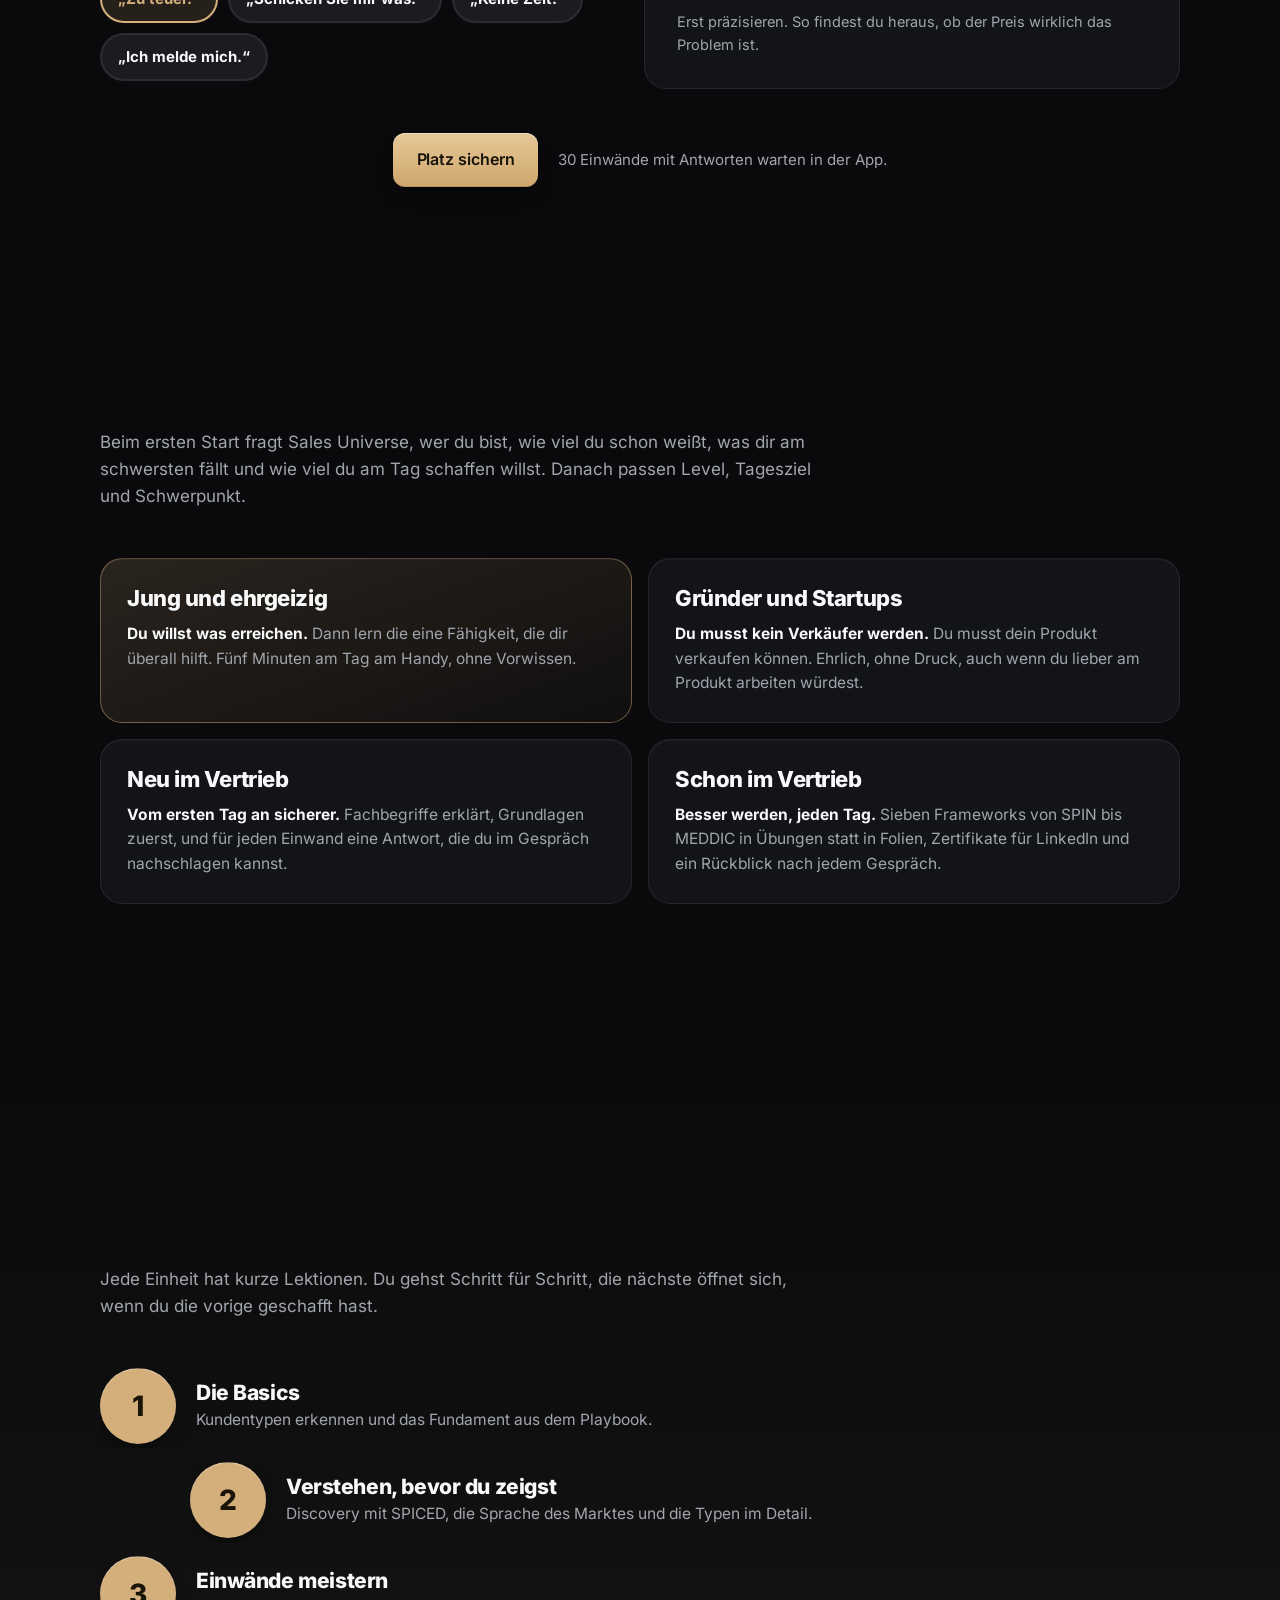
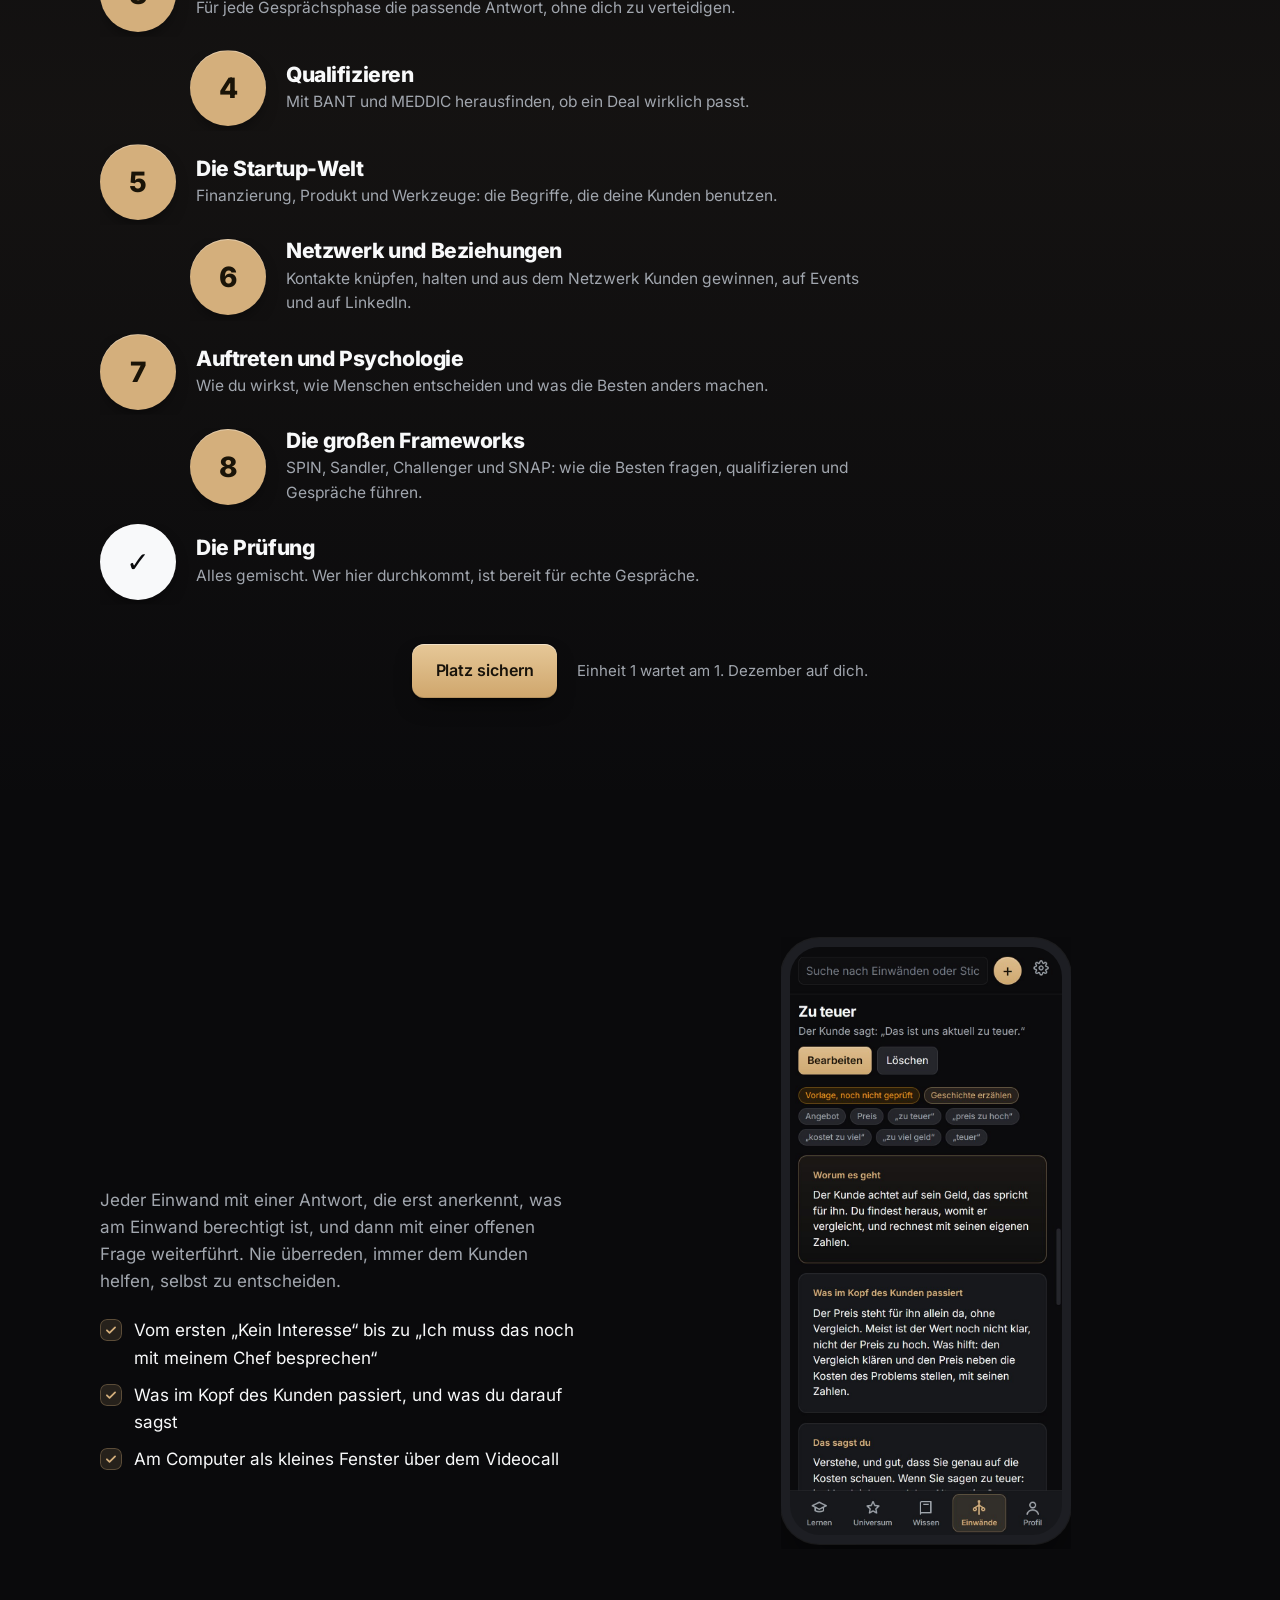
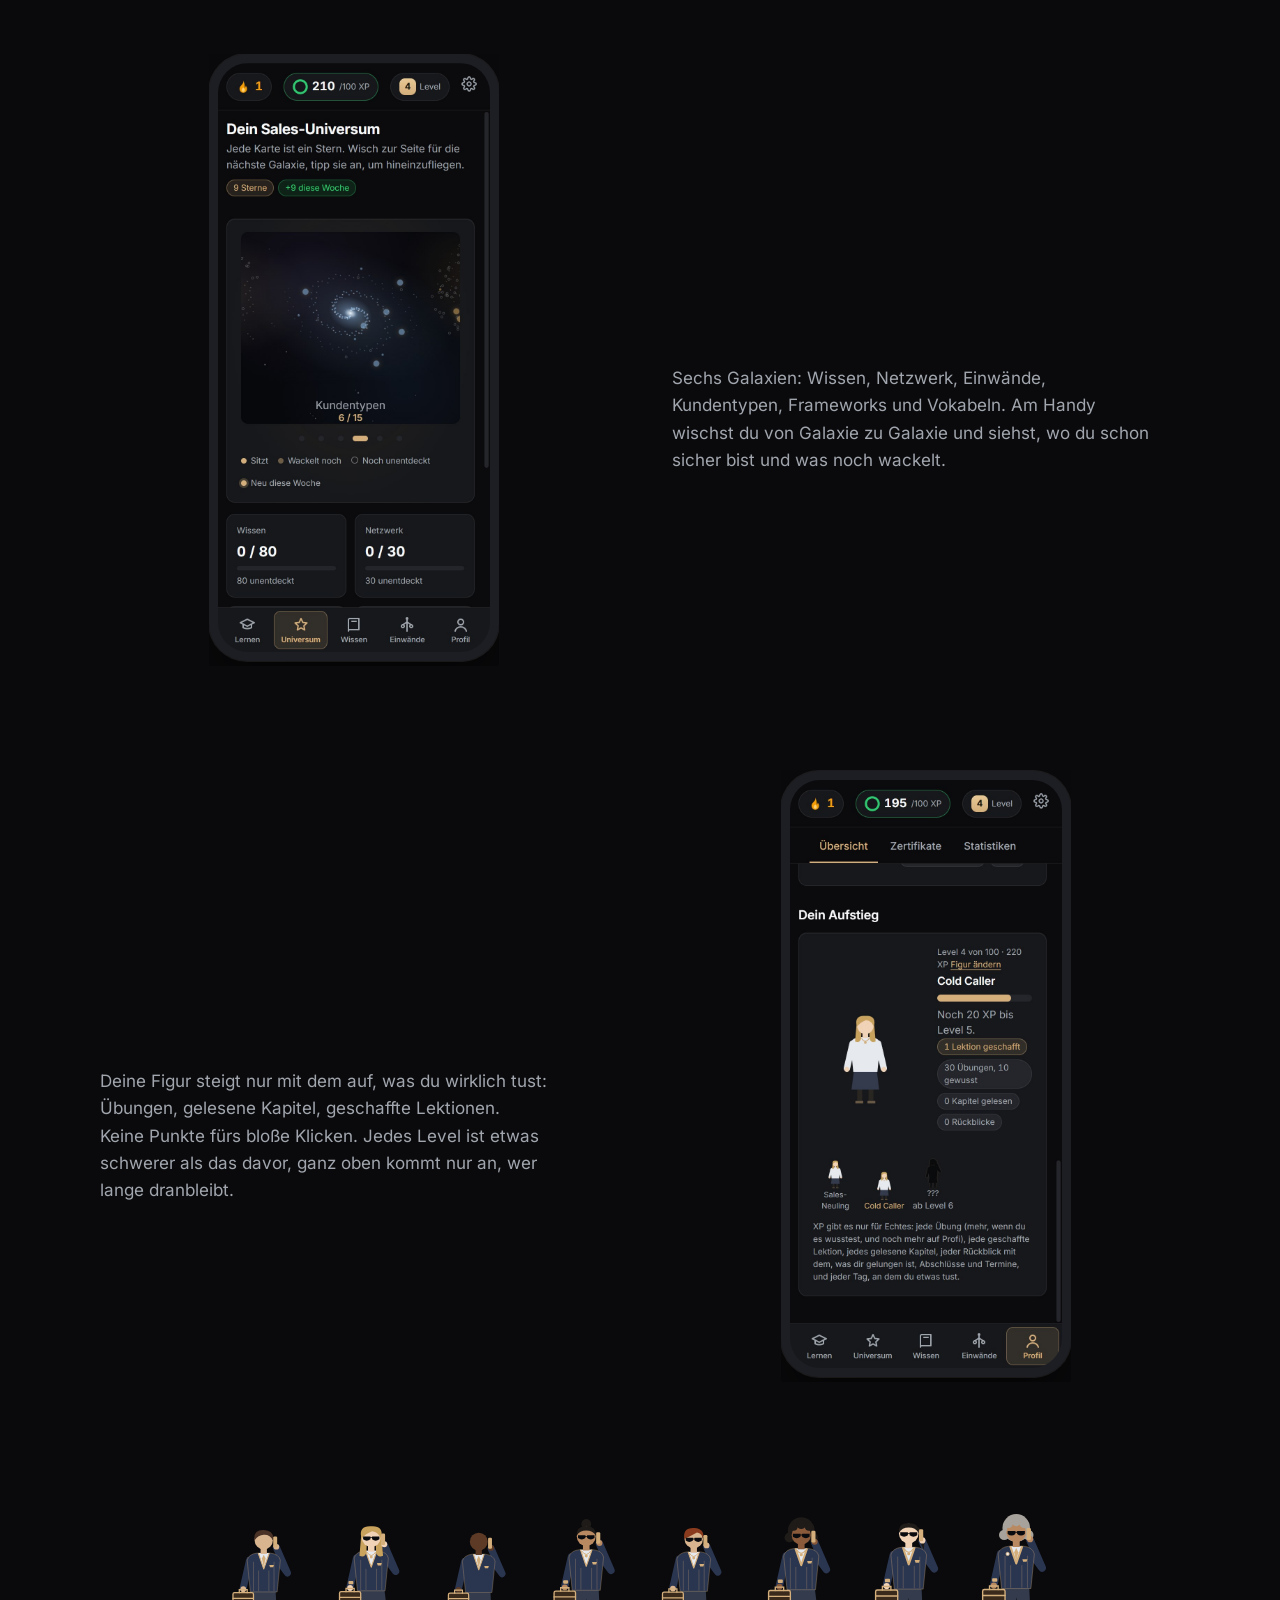
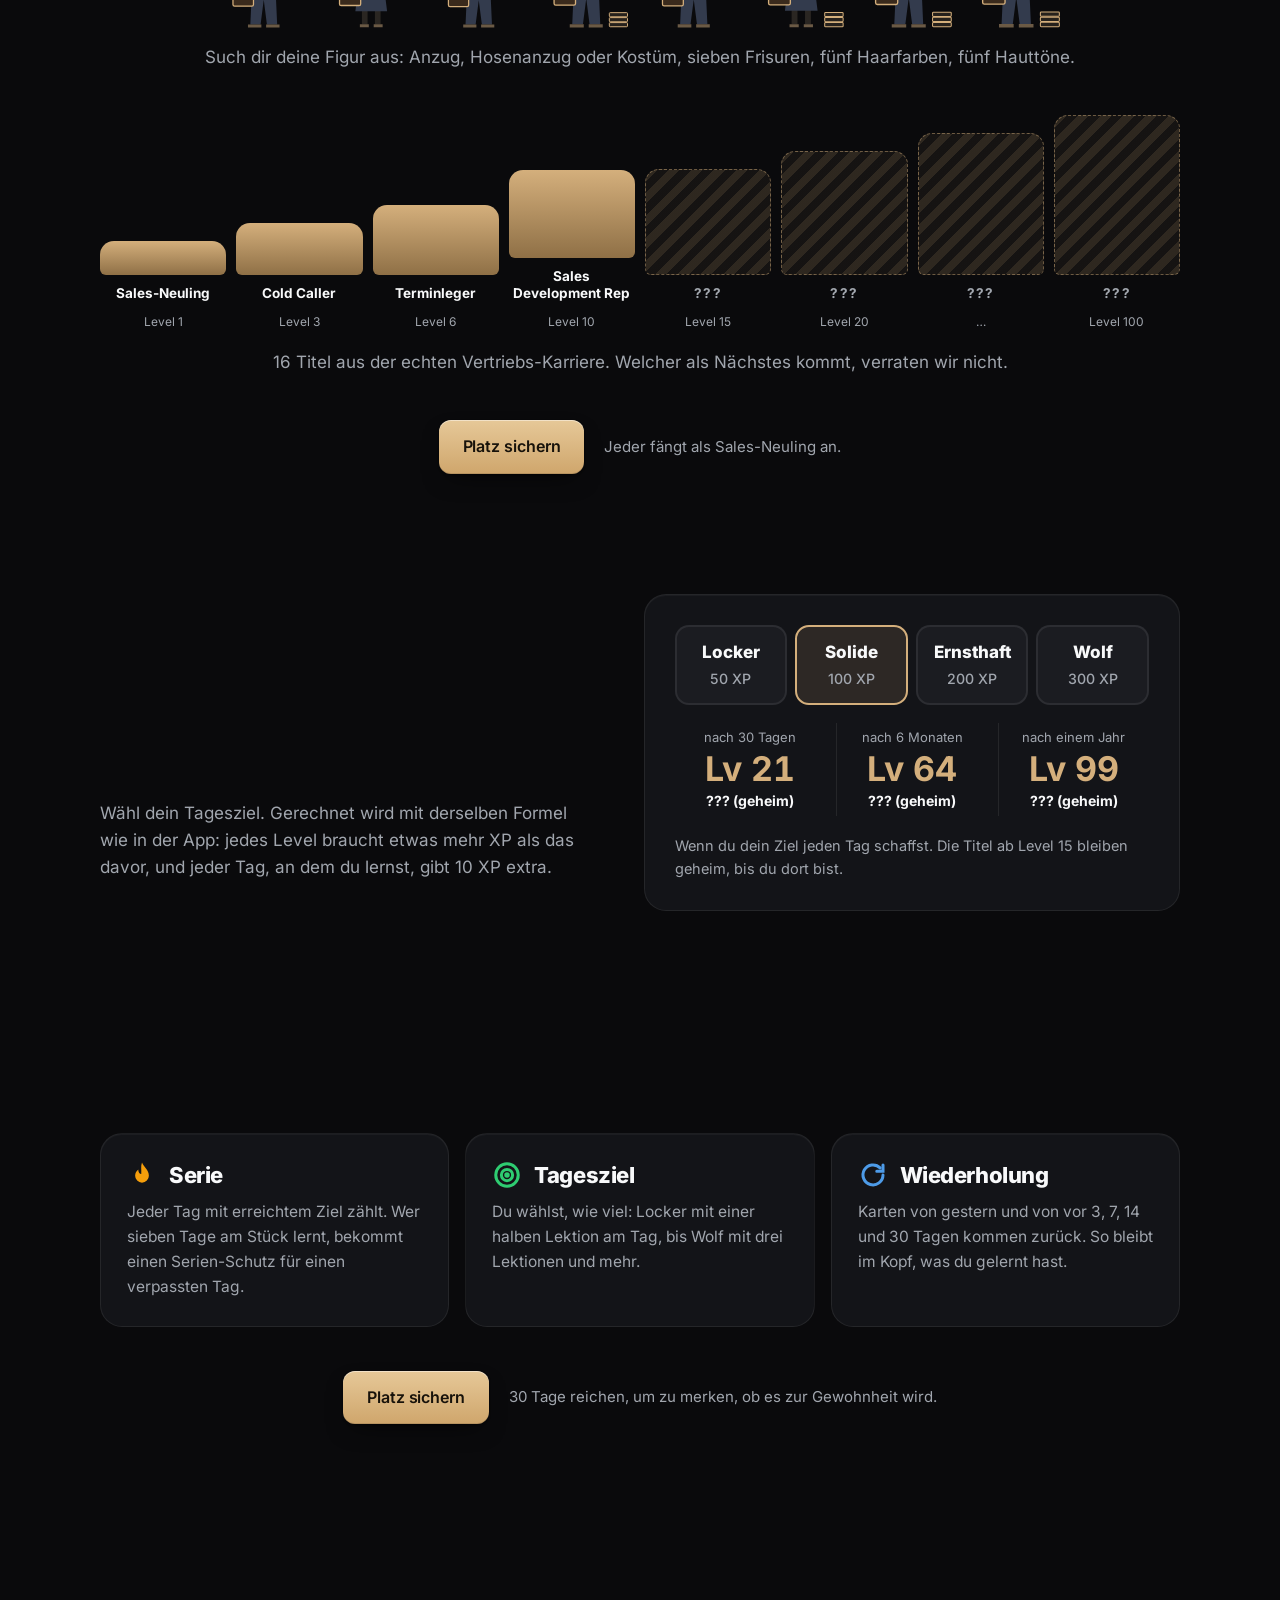
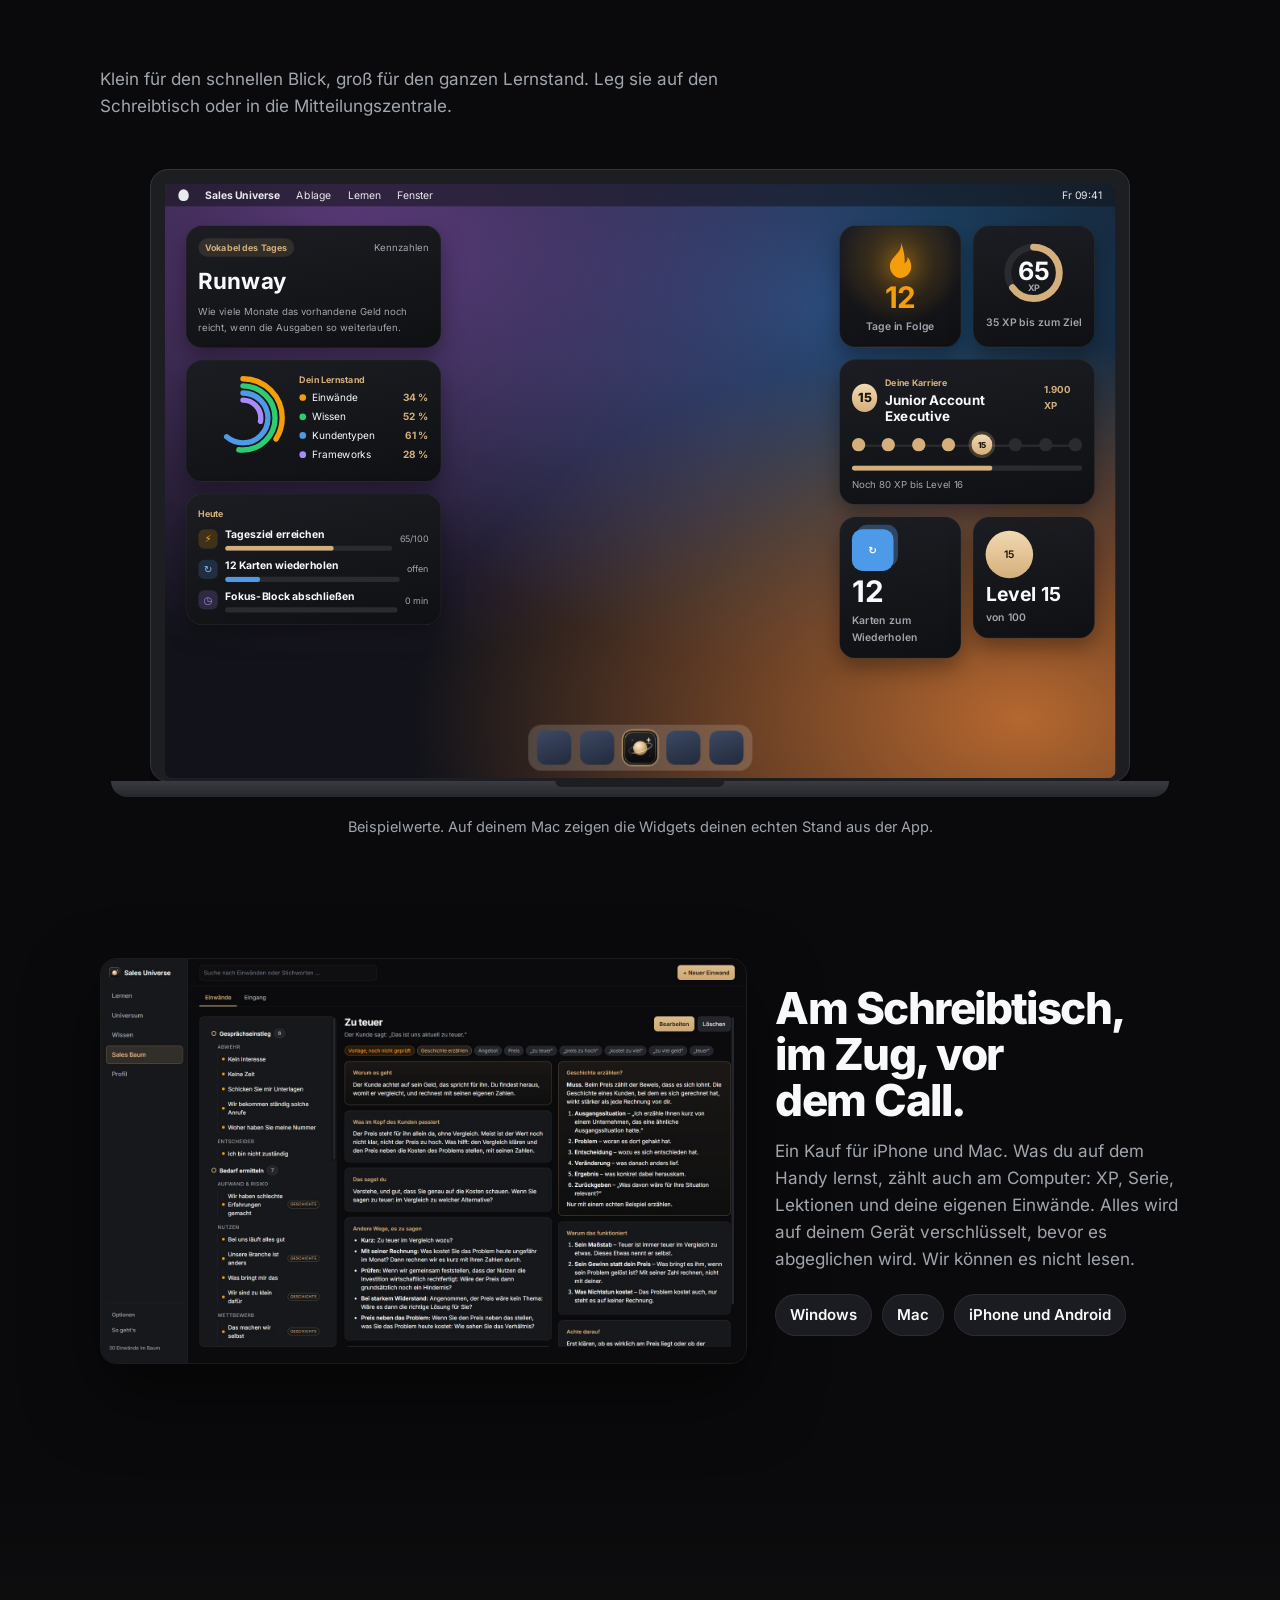
==== commit 1c9c84cd: "Webseite: aktuelle Fassung (Warteliste, englische Seite, Spickzettel, Videos mit eigenen Tondateien)" ====
--- a/webseite/index.html
+++ b/webseite/index.html
@@ -7,7 +7,10 @@
 <meta name="claude:viewport-fit-sides" content="cover">
 <meta name="description" content="Keiner hat Bock auf Sales. Sales Universe bringt dir Verkaufen bei wie eine Sprach-App eine Sprache: fünf Minuten am Tag am Handy, mit Serie, XP und echten Antworten auf Einwände.">
 <meta name="theme-color" content="#0B0B0D">
+<meta name="color-scheme" content="dark">
 <link rel="icon" href="bilder/logo.png">
+<link rel="alternate" hreflang="de" href="index.html">
+<link rel="alternate" hreflang="en" href="en.html">
 <style>
 /* Schriften liegen bei der Seite, es wird nichts von Google geladen. */
 @font-face { font-family: 'Inter'; font-weight: 400; font-display: swap; src: url('schrift/inter-latin-400-normal.woff2') format('woff2'); }
@@ -73,13 +76,19 @@
 .leiste .knopf { padding: 10px 18px; font-size: 15px; box-shadow: 0 4px 0 var(--gold-tief); }
 @media (max-width: 1100px) { .leiste nav { display: none; } .leiste .knopf { margin-left: auto; } }
 .leiste .knopf { white-space: nowrap; }
-@media (max-width: 420px) { .leiste .knopf { padding: 9px 13px; font-size: 13px; } .marke { font-size: 18px; } }
+@media (max-width: 420px) { .leiste .knopf { padding: 9px 13px; font-size: 13px; } .marke { font-size: 18px; } .leiste .huelle { gap: 12px; } }
+/* Sprachwahl DE/EN neben dem Knopf, auch am Handy sichtbar */
+.sprachwahl { font-size: 13.5px; font-weight: 700; letter-spacing: 0.04em; color: var(--leise); text-decoration: none; border: 1px solid var(--kante); border-radius: 8px; padding: 6px 9px; }
+.sprachwahl:hover { color: var(--text); border-color: rgba(255, 255, 255, 0.2); }
+@media (max-width: 1100px) { .leiste .sprachwahl { margin-left: auto; } .leiste .sprachwahl + .knopf { margin-left: 0; } }
+/* Am Handy ist kein Platz neben Logo und Knopf: Sprache dann unten im Fuß */
+@media (max-width: 520px) { .leiste .sprachwahl { display: none; } .leiste .sprachwahl + .knopf { margin-left: auto; } }
 
 /* Start */
 .held { padding-block: clamp(40px, 7vw, 90px) clamp(56px, 8vw, 100px); position: relative; overflow: hidden; }
 .held::before { content: ""; position: absolute; inset: -20% -10% auto auto; width: 70vw; height: 70vw; max-width: 900px; max-height: 900px; background: radial-gradient(circle, rgba(212, 175, 124, 0.16), transparent 62%); pointer-events: none; }
-.held .huelle { display: grid; grid-template-columns: 1.05fr 1fr; gap: 48px; align-items: center; position: relative; }
-.held h1 { font-size: clamp(44px, 7.4vw, 86px); }
+.held .huelle { display: grid; grid-template-columns: 1.2fr 1fr; gap: 48px; align-items: center; position: relative; }
+.held h1 { font-size: clamp(38px, 4.7vw, 64px); }
 .held h1 em { font-style: normal; color: var(--gold); }
 .held .unter { font-size: clamp(18px, 2vw, 21px); color: var(--leise); max-width: 34ch; margin-top: 22px; }
 .held .aktionen { display: flex; flex-wrap: wrap; gap: 16px; margin-top: 36px; }
@@ -91,19 +100,21 @@
 .telefon.zwei { right: 2%; top: 0; transform: rotate(5deg); z-index: 2; }
 .abzeichen { position: absolute; z-index: 3; display: flex; align-items: center; gap: 10px; padding: 12px 16px; border-radius: 18px; background: var(--flaeche-hoch); border: 1px solid var(--kante); box-shadow: 0 14px 30px rgba(0, 0, 0, 0.45); font-weight: 700; font-size: 15px; }
 .abzeichen b { font-family: var(--anzeige); font-size: 24px; }
-.abzeichen.flamme { left: -2%; bottom: 70px; color: var(--flamme); }
-.abzeichen.ziel { right: -1%; bottom: 20px; color: var(--gruen); }
+/* Die Kärtchen bleiben im Rahmen und schweben gegenläufig: eins hoch, eins runter */
+.abzeichen.flamme { left: 0; bottom: 96px; color: var(--flamme); }
+.abzeichen.ziel { right: 0; bottom: 28px; color: var(--gruen); max-width: calc(100% - 16px); }
 @media (prefers-reduced-motion: no-preference) {
-  .abzeichen.flamme { animation: schweben 5s ease-in-out infinite; }
-  .abzeichen.ziel { animation: schweben 5s ease-in-out 1.6s infinite; }
+  .abzeichen.flamme { animation: schwebauf 4.8s ease-in-out infinite; }
+  .abzeichen.ziel { animation: schwebab 4.8s ease-in-out infinite; }
 }
-@keyframes schweben { 50% { transform: translateY(-10px); } }
+@keyframes schwebauf { 0%, 100% { transform: translateY(7px); } 50% { transform: translateY(-7px); } }
+@keyframes schwebab { 0%, 100% { transform: translateY(-7px); } 50% { transform: translateY(7px); } }
 @media (max-width: 900px) {
   .held .huelle { grid-template-columns: 1fr; }
   .telefone { height: 520px; max-width: 440px; width: 100%; margin: 0 auto; }
   .telefon { width: 230px; }
 }
-@media (max-width: 420px) { .telefone { height: 440px; } .telefon { width: 190px; border-radius: 30px; padding: 7px; } .telefon img { border-radius: 24px; } .abzeichen { font-size: 13px; padding: 9px 12px; } .abzeichen b { font-size: 19px; } }
+@media (max-width: 420px) { .telefone { height: 440px; } .telefon { width: 190px; border-radius: 30px; padding: 7px; } .telefon img { border-radius: 24px; } .abzeichen { font-size: 13px; padding: 9px 12px; gap: 8px; } .abzeichen b { font-size: 19px; } .abzeichen.flamme { bottom: 84px; } .abzeichen.ziel { bottom: 18px; } }
 
 /* Zahlen */
 .zahlen { padding-block: 0; }
@@ -190,7 +201,8 @@
 .zielwahl button small { color: var(--leise); font-weight: 500; }
 .zielwahl button.an { border-color: var(--gold); background: var(--gold-zart); }
 .prognose { display: grid; grid-template-columns: repeat(3, 1fr); gap: 10px; }
-.prognose div { padding: 16px 10px; border-radius: 16px; background: var(--flaeche-hoch); text-align: center; display: grid; gap: 4px; }
+.prognose div { padding: 4px 6px; text-align: center; display: grid; gap: 4px; }
+.prognose div + div { border-left: 1px solid var(--kante); }
 .prognose b { font-family: var(--anzeige); font-size: 34px; color: var(--gold); line-height: 1; font-variant-numeric: tabular-nums; }
 .prognose small { color: var(--leise); font-size: 13px; }
 .prognose em { font-style: normal; font-weight: 700; font-size: 14px; }
@@ -201,22 +213,22 @@
 .zertband { margin-top: 26px; display: grid; grid-template-columns: 1.3fr 1fr; gap: 28px; align-items: center; padding: clamp(22px, 3vw, 32px); border-radius: var(--rund); border: 1px solid rgba(212, 175, 124, 0.4); background: linear-gradient(160deg, rgba(212, 175, 124, 0.16), rgba(212, 175, 124, 0.03)); }
 .zertband h3 { font-size: 26px; margin: 6px 0; }
 .zertpreise { display: grid; grid-template-columns: 1fr 1fr; gap: 12px; }
-.zertpreise div { padding: 16px; border-radius: 16px; background: var(--flaeche); border: 1px solid var(--kante); display: grid; gap: 4px; }
-.zertpreise div.gold { border-color: rgba(212, 175, 124, 0.5); }
+.zertpreise div { padding: 2px 0 2px 16px; border-left: 1px solid var(--kante); display: grid; gap: 4px; }
+.zertpreise div.gold { border-left-color: rgba(212, 175, 124, 0.5); }
 .zertpreise b { font-family: var(--anzeige); font-size: 32px; color: var(--gold); }
 .zertpreise span { color: var(--leise); font-size: 14px; }
 @media (max-width: 760px) { .zertband { grid-template-columns: 1fr; } }
 
 .stufenreihe { display: grid; grid-template-columns: 1fr 1fr; gap: 10px; }
-.stufenreihe div { padding: 14px; border-radius: 16px; background: var(--flaeche-hoch); border: 1px solid var(--kante); display: grid; gap: 2px; }
-.stufenreihe div.gold { border-color: rgba(212, 175, 124, 0.5); background: var(--gold-zart); }
+.stufenreihe div { padding: 2px 0 2px 16px; border-left: 1px solid var(--kante); display: grid; gap: 2px; }
+.stufenreihe div.gold { border-left-color: rgba(212, 175, 124, 0.5); }
 .stufenreihe b { font-family: var(--anzeige); font-size: 30px; color: var(--gold); }
 .stufenreihe span { font-weight: 700; }
 .stufenreihe small { color: var(--leise); font-size: 13px; }
 
-.planpreise { display: flex; gap: 8px; flex-wrap: wrap; }
-.planpreise div { padding: 10px 14px; border-radius: 14px; background: rgba(0,0,0,0.25); border: 1px solid var(--kante); display: grid; }
-.planpreise div.gold { border-color: rgba(212, 175, 124, 0.5); }
+.planpreise { display: flex; gap: 10px 18px; flex-wrap: wrap; }
+.planpreise div { padding: 2px 0 2px 14px; border-left: 1px solid var(--kante); display: grid; }
+.planpreise div.gold { border-left-color: rgba(212, 175, 124, 0.5); }
 .planpreise b { font-family: var(--anzeige); font-size: 22px; color: var(--gold); }
 .planpreise span { font-size: 12.5px; color: var(--leise); }
 
@@ -573,7 +585,8 @@
 @media (prefers-reduced-motion: reduce) { .lichter i, .grosswort, .grosswort span, .treffer, .treffer i { animation: none !important; } }
 
 .grundlage { display: grid; grid-template-columns: repeat(4, minmax(0, 1fr)); gap: 14px; }
-.grund { padding: 20px; border-radius: 18px; background: var(--flaeche); border: 1px solid var(--kante); border-top: 3px solid var(--gold); }
+.grund { padding: 20px; border-radius: 18px; background: var(--flaeche); border: 1px solid var(--kante); }
+.grund h3 { color: var(--gold); }
 .grund b { font-family: var(--anzeige); font-size: 19px; }
 .grund p { color: var(--leise); margin-top: 6px; }
 @media (max-width: 860px) { .grundlage { grid-template-columns: repeat(2, minmax(0, 1fr)); } }
@@ -732,8 +745,8 @@
 .spalte { display: grid; gap: 12px; }
 .spaltenkopf { display: flex; align-items: center; gap: 10px; font-weight: 700; font-size: 14px; letter-spacing: 0.04em; text-transform: uppercase; color: var(--leise); padding: 0 4px 4px; }
 .punkt { width: 10px; height: 10px; border-radius: 50%; }
-.punkt.fertig { background: #2ECC71; box-shadow: 0 0 0 4px rgba(46,204,113,0.16); }
-.punkt.arbeit { background: var(--gold); box-shadow: 0 0 0 4px rgba(212,175,124,0.18); animation: puls 2s ease-in-out infinite; }
+.punkt.fertig { background: #2ECC71; }
+.punkt.arbeit { background: var(--gold); }
 .punkt.geplant { background: transparent; border: 2px solid var(--leise); }
 @keyframes puls { 50% { box-shadow: 0 0 0 8px rgba(212,175,124,0.05); } }
 @media (prefers-reduced-motion: reduce) { .punkt.arbeit { animation: none; } }
@@ -757,7 +770,9 @@
 /* Gewohnheit: Serie, Ziel, Schutz */
 .dreier { display: grid; grid-template-columns: repeat(3, 1fr); gap: 16px; }
 .kachel { background: var(--flaeche); border: 1px solid var(--kante); border-radius: var(--rund); padding: 26px; display: grid; gap: 10px; align-content: start; }
-.kachel .symbol { width: 52px; height: 52px; border-radius: 16px; display: grid; place-items: center; }
+.kachel:has(> .symbol) { grid-template-columns: auto 1fr; column-gap: 12px; align-items: center; }
+.kachel > .symbol { display: grid; place-items: center; background: none !important; }
+.kachel:has(> .symbol) > :not(.symbol, h3) { grid-column: 1 / -1; }
 .kachel p { color: var(--leise); font-size: 15.5px; }
 @media (max-width: 860px) { .dreier { grid-template-columns: 1fr; } }
 @media (min-width: 861px) { .dreier.zweierreihe { grid-template-columns: repeat(2, 1fr); } }
@@ -771,10 +786,10 @@
 
 /* Freunde und Ambassador */
 .einladeschritte { display: grid; gap: 10px; margin: 14px 0; }
-.einladeschritte div { display: grid; grid-template-columns: 44px 1fr; gap: 12px; align-items: center; padding: 10px 12px; border-radius: 14px; background: rgba(0,0,0,0.25); border: 1px solid var(--kante); }
+.einladeschritte div { display: grid; grid-template-columns: 44px 1fr; gap: 12px; align-items: center; padding: 4px 0; }
 .einladeschritte b { width: 44px; height: 44px; border-radius: 50%; display: grid; place-items: center; background: var(--flaeche-hoch); font-family: var(--anzeige); font-size: 18px; }
-.einladeschritte .geschenk { border-color: var(--gold); background: linear-gradient(90deg, rgba(212,175,124,0.18), transparent); }
-.einladeschritte .geschenk b { background: var(--gold); color: #1a1408; font-size: 15px; animation: puls 2s infinite; }
+.einladeschritte .geschenk span { color: var(--text); font-weight: 700; }
+.einladeschritte .geschenk b { background: var(--gold); color: #1a1408; font-size: 15px; }
 
 .duo { display: grid; grid-template-columns: 1fr 1fr; gap: 18px; }
 .angebot { border-radius: var(--rund); padding: clamp(24px, 3.4vw, 40px); display: grid; gap: 14px; align-content: start; border: 1px solid var(--kante); background: var(--flaeche); }
@@ -842,7 +857,8 @@
   .testleiste.da { transform: none; }
   .testleiste span { display: grid; line-height: 1.25; }
   .testleiste small { color: var(--leise); font-size: 13px; }
-  .testleiste .knopf { padding: 12px 18px; font-size: 15px; }
+  .testleiste .knopf { padding: 12px 16px; font-size: 14px; white-space: nowrap; flex: none; }
+  .testleiste strong { white-space: nowrap; }
   .fuss { padding-bottom: calc(100px + env(safe-area-inset-bottom, 0px)); }
 }
 /* Schluss */
@@ -854,6 +870,297 @@
 .fuss a { text-decoration: none; }
 .fuss a:hover { color: var(--text); }
 .fuss .platz { flex: 1; }
+
+/* Warteliste und Dezember-Challenge */
+.warteliste .huelle { display: grid; grid-template-columns: 1.1fr 1fr; gap: clamp(32px, 5vw, 64px); align-items: center; }
+.wl-text { display: grid; gap: 18px; }
+.wl-text h2 { font-size: clamp(30px, 4vw, 46px); }
+.wl-text > .leise { max-width: 52ch; }
+.wl-schritte { list-style: none; margin: 10px 0 0; padding: 0; display: grid; gap: 16px; counter-reset: schritt; }
+.wl-schritte li { display: grid; grid-template-columns: 40px 1fr; column-gap: 14px; counter-increment: schritt; }
+.wl-schritte li::before { content: counter(schritt); grid-row: span 2; width: 40px; height: 40px; border-radius: 12px; display: grid; place-items: center; font-family: var(--anzeige); font-weight: 900; color: var(--gold); background: var(--gold-zart); border: 1px solid rgba(212, 175, 124, 0.3); }
+.wl-schritte b { font-family: var(--anzeige); font-size: 19px; }
+.wl-schritte span { color: var(--leise); font-size: 16px; }
+.wl-karte { position: relative; padding: clamp(24px, 3.5vw, 40px); border-radius: var(--rund); background: linear-gradient(160deg, rgba(212, 175, 124, 0.1), rgba(22, 23, 27, 0.9) 45%), var(--flaeche); border: 1px solid rgba(212, 175, 124, 0.28); box-shadow: 0 30px 70px rgba(0, 0, 0, 0.45), inset 0 1px 0 rgba(255, 255, 255, 0.05); display: grid; gap: 18px; }
+.wl-karte h3 { font-size: clamp(24px, 3vw, 30px); padding-right: 92px; }
+.wl-kalender { position: absolute; top: clamp(20px, 3vw, 32px); right: clamp(20px, 3vw, 32px); width: 76px; border-radius: 16px; overflow: hidden; text-align: center; background: var(--nacht); border: 1px solid var(--kante); box-shadow: 0 5px 0 #050506; }
+.wl-kalender small { display: block; padding: 4px 0; font-size: 11px; font-weight: 700; letter-spacing: 0.06em; text-transform: uppercase; background: var(--gold); color: #1A1408; }
+.wl-kalender b { display: block; font-family: var(--anzeige); font-size: 34px; line-height: 1.15; }
+.wl-kalender span { display: block; padding-bottom: 6px; font-size: 12px; color: var(--leise); }
+.eintragen { display: grid; gap: 10px; }
+.eintragen label { font-weight: 700; font-size: 15px; }
+.wl-zeile { display: flex; gap: 10px; flex-wrap: wrap; }
+.wl-zeile input { flex: 1 1 220px; min-width: 0; min-height: 56px; padding: 0 18px; border-radius: 16px; border: 2px solid rgba(255, 255, 255, 0.14); background: var(--nacht); color: var(--text); font: inherit; font-size: 17px; }
+.wl-zeile input::placeholder { color: #8E949C; }
+.wl-zeile input:focus { outline: none; border-color: var(--gold); }
+.wl-zeile input[aria-invalid="true"] { border-color: var(--rot); }
+.wl-zeile .knopf { flex: 0 0 auto; }
+.wl-honig { position: absolute; left: -9999px; width: 1px; height: 1px; opacity: 0; }
+.wl-meldung { min-height: 0; font-size: 15px; font-weight: 600; }
+.wl-meldung:empty { display: none; }
+.wl-meldung.fehler { color: var(--rot); }
+.wl-meldung.gut { color: var(--gruen); }
+.wl-fein { font-size: 13px; color: var(--leise); }
+.wl-fein a { color: var(--leise); }
+.wl-rabatt { padding: 14px 16px; border-radius: 14px; background: rgba(46, 204, 113, 0.1); border: 1px solid rgba(46, 204, 113, 0.4); color: var(--text); font-size: 15px; }
+.eintragen.gesendet .wl-zeile, .eintragen.gesendet label { display: none; }
+@media (max-width: 900px) { .warteliste .huelle { grid-template-columns: 1fr; } }
+@media (max-width: 480px) { .wl-zeile .knopf { width: 100%; } .wl-karte h3 { padding-right: 84px; } }
+/* Eintragen gleich oben im Start */
+.held .eintragen { margin-top: 30px; max-width: 520px; }
+.held .eintragen label { position: absolute; width: 1px; height: 1px; overflow: hidden; clip: rect(0 0 0 0); }
+.held .wl-zweit { margin-top: 14px; display: inline-flex; align-items: center; gap: 8px; color: var(--gold); font-weight: 700; text-decoration: none; }
+.held .wl-zweit:hover { text-decoration: underline; }
+.status { margin-left: 8px; padding: 2px 10px; border-radius: 999px; font-family: var(--schrift); font-size: 13px; font-weight: 600; vertical-align: 0.3em; color: var(--leise); border: 1px solid var(--kante); white-space: nowrap; }
+.kachel.rolle p b { color: var(--text); }
+::selection { background: rgba(212, 175, 124, 0.85); color: #1A1408; }
+html { scrollbar-color: #3a3b42 var(--nacht); accent-color: var(--gold); }
+input, textarea { caret-color: var(--gold); }
+a { text-underline-offset: 0.18em; }
+
+/* Video-Player auf dem Handy: hochkant, Inhalte größer, untereinander statt nebeneinander.
+   Steht am Ende, damit es die älteren Handy-Regeln oben sicher ersetzt. */
+@media (max-width: 600px) {
+  .kino { border-radius: 16px; }
+  .willkommen { aspect-ratio: 4 / 5; }
+  .willkommen .wb { inset: 22% 3% 24%; zoom: 1.35; }
+  .willkommen .wloesung, .willkommen .weinwand, .willkommen .wnutzen, .willkommen .wfenster { grid-template-columns: 1fr !important; grid-auto-flow: row !important; justify-items: center; align-items: center; }
+  .willkommen .wpfeil { transform: rotate(90deg); }
+  .willkommen .wraster { grid-template-columns: repeat(3, auto) !important; }
+  .willkommen .wb.wschmerz { zoom: 0.92; }
+  .willkommen .wb.weinwand, .willkommen .wb.wnutzen { zoom: 1.05; }
+  .wkapitel { top: 13%; left: 5%; right: 5%; }
+  .wkapitel b { font-size: 3.4cqw; }
+  .wkapitel span { font-size: 3.8cqw; }
+  .szenesteuer { top: 3cqw; right: 3cqw; gap: 1.6cqw; }
+  .szenesteuer button { font-size: 3.4cqw; padding: 1.4cqw 3cqw; }
+  .kino .untertitel, .willkommen .untertitel { font-size: 4.4cqw; padding: 5cqw 6cqw 7cqw; background: linear-gradient(transparent, rgba(0, 0, 0, 0.85) 30%); }
+}
+
+/* Video „Vom Noob nach oben“: eigener Look mit echten App-Bildschirmen und
+   einer Level-Anzeige, die durch das ganze Video mitläuft. */
+.aufstieg { background: radial-gradient(ellipse at 70% 40%, rgba(212, 175, 124, 0.12), transparent 55%), radial-gradient(ellipse at 20% 80%, #14161f, #07070a 70%); }
+.aufstieg .ab { position: absolute; inset: 12% 6% 17%; display: flex; align-items: center; justify-content: center; gap: 5cqw; opacity: 0; transform: translateY(3cqw) scale(0.97); filter: blur(0.6cqw); transition: opacity 0.4s, transform 0.65s cubic-bezier(0.16, 1, 0.3, 1), filter 0.4s; pointer-events: none; z-index: 2; }
+.aufstieg .ab.an { opacity: 1; transform: none; filter: none; pointer-events: auto; }
+.aufstieg .ab.weg { opacity: 0; transform: translateY(-2cqw) scale(1.02); }
+.auf-titelbild { flex-direction: column; gap: 0.4cqw !important; }
+.auf-titelbild b { font-family: var(--anzeige); font-weight: 900; font-size: 7cqw; line-height: 1.02; }
+.auf-titelbild b + b { color: var(--gold); }
+.auf-handy { height: 100%; aspect-ratio: 780 / 1688; flex: none; border-radius: 2.6cqw; padding: 0.5cqw; background: #1d1e23; box-shadow: 0 0 0 0.12cqw rgba(255, 255, 255, 0.1), 0 2cqw 5cqw rgba(0, 0, 0, 0.6); }
+.auf-handy img { width: 100%; height: 100%; object-fit: cover; object-position: top; border-radius: 2.1cqw; }
+.aufstieg .ab.an .auf-handy { animation: aufhandy 0.9s cubic-bezier(0.16, 1, 0.3, 1) both; }
+@keyframes aufhandy { from { transform: translateY(6cqw) rotate(-4deg); } }
+.auf-text { display: grid; gap: 1.2cqw; justify-items: start; max-width: 42cqw; }
+.auf-text b { font-family: var(--anzeige); font-weight: 900; font-size: 5.4cqw; line-height: 1.05; }
+.auf-text > span { font-size: 2.3cqw; font-weight: 600; color: var(--leise); }
+.auf-grossfig { height: 100%; width: auto; filter: drop-shadow(0 2cqw 3cqw rgba(0, 0, 0, 0.5)); }
+.auf-noob .auf-text b { color: var(--rot); }
+.auf-chips, .auf-stufen { display: flex; gap: 1cqw; flex-wrap: wrap; }
+.auf-chips span, .auf-stufen span { padding: 0.7cqw 1.6cqw; border-radius: 999px; font-size: 2.2cqw; font-weight: 700; background: var(--gold-zart); border: 0.12cqw solid rgba(212, 175, 124, 0.45); color: var(--gold); }
+.aufstieg .ab.an .auf-chips span, .aufstieg .ab.an .auf-stufen span { animation: aufpop 0.5s cubic-bezier(0.16, 1, 0.3, 1) both; }
+.aufstieg .ab.an .auf-chips span:nth-child(2), .aufstieg .ab.an .auf-stufen span:nth-child(2) { animation-delay: 0.35s; }
+.aufstieg .ab.an .auf-chips span:nth-child(3), .aufstieg .ab.an .auf-stufen span:nth-child(3) { animation-delay: 0.7s; }
+@keyframes aufpop { from { opacity: 0; transform: translateY(1.4cqw) scale(0.9); } }
+.auf-blase { padding: 1cqw 1.8cqw; border-radius: 1.6cqw; font-size: 2.4cqw !important; font-weight: 700; }
+.auf-blase.kunde { background: #fff; color: #111 !important; }
+.auf-blase.du { background: var(--gold); color: #1a1408 !important; justify-self: end; }
+.aufstieg .ab.an .auf-blase.du { animation: aufpop 0.5s cubic-bezier(0.16, 1, 0.3, 1) 1.2s both; }
+.auf-geheim { color: var(--gruen) !important; }
+.auf-deal { flex-direction: column; gap: 2cqw !important; }
+.auf-stempel { font-family: var(--anzeige); font-weight: 900; font-size: 9cqw; color: var(--gruen); padding: 1cqw 4cqw; border: 0.6cqw solid var(--gruen); border-radius: 2cqw; transform: rotate(-6deg); }
+.aufstieg .ab.an .auf-stempel { animation: aufstempel 0.5s cubic-bezier(0.2, 0.9, 0.3, 1.2) both; }
+@keyframes aufstempel { from { transform: rotate(-6deg) scale(2.2); opacity: 0; } }
+.auf-deal > span { font-size: 2.6cqw; font-weight: 700; color: var(--leise); }
+.auf-oben .auf-text b { color: var(--gold); }
+.auf-ende { flex-direction: column; gap: 1.6cqw !important; }
+.auf-ende img { width: 9cqw; height: 9cqw; border-radius: 2cqw; }
+.auf-ende b { font-family: var(--anzeige); font-weight: 900; font-size: 5cqw; }
+/* Level-Anzeige oben links */
+.auf-hud { position: absolute; left: 3cqw; top: 3cqw; z-index: 6; display: flex; align-items: center; gap: 1.2cqw; padding: 1cqw 1.8cqw 1cqw 1cqw; border-radius: 1.8cqw; background: rgba(11, 11, 13, 0.7); border: 0.12cqw solid var(--kante); opacity: 0; transition: opacity 0.4s; }
+.aufstieg.laeuft .auf-hud { opacity: 1; }
+.aufstieg[data-schritt="a-ende"] .auf-hud { opacity: 0; }
+.auf-fig { width: 4.6cqw; height: auto; }
+.auf-hud small { display: block; font-size: 1.4cqw; font-weight: 700; color: var(--gold); }
+.auf-hud b { display: block; font-family: var(--anzeige); font-size: 2.4cqw; line-height: 1.1; }
+.auf-level { display: inline-block; font-variant-numeric: tabular-nums; }
+.auf-level.hoch { animation: hoch 0.5s; }
+.auf-spur { display: block; width: 14cqw; height: 0.7cqw; margin-top: 0.5cqw; border-radius: 1cqw; background: rgba(255, 255, 255, 0.1); overflow: hidden; }
+.auf-spur em { display: block; height: 100%; width: 4%; background: var(--gold); border-radius: inherit; transition: width 1.4s cubic-bezier(0.16, 1, 0.3, 1); }
+.aufstieg[data-schritt="a-ende"] .untertitel { display: none; }
+.aufstieg[data-schritt="a-noob"] .lichter i:nth-child(1), .aufstieg[data-schritt="a-deal"] .lichter i:nth-child(1) { background: #e03131; }
+.aufstieg[data-schritt="a-deal"] .lichter i:nth-child(1) { background: #2ecc71; }
+.aufstieg[data-schritt="a-oben"] .lichter i:nth-child(2), .aufstieg[data-schritt="a-wachsen"] .lichter i:nth-child(2) { background: #d4af7c; }
+@media (max-width: 600px) {
+  .aufstieg { aspect-ratio: 2 / 3; }
+  .aufstieg .ab { inset: 17% 5% 21%; flex-direction: column; gap: 0; }
+  .auf-handy { height: 74%; }
+  /* Text als Karte über dem unteren Rand des Handys */
+  .aufstieg .ab > .auf-text { margin-top: -9cqw; position: relative; z-index: 2; padding: 2.6cqw 4.4cqw; border-radius: 3.4cqw; background: rgba(16, 17, 21, 0.88); border: 0.25cqw solid var(--kante); box-shadow: 0 2cqw 5cqw rgba(0, 0, 0, 0.5); }
+  .auf-noob .auf-text, .auf-oben .auf-text { margin-top: -4cqw !important; }
+  .auf-text { justify-items: center; text-align: center; max-width: none; gap: 1.6cqw; }
+  .auf-text b { font-size: 7cqw; }
+  .auf-text > span, .auf-blase { font-size: 4cqw !important; }
+  .auf-blase.du { justify-self: center; }
+  .auf-chips span, .auf-stufen span { font-size: 3.6cqw; padding: 1cqw 2.6cqw; }
+  .auf-grossfig { height: 62%; }
+  .auf-titelbild b { font-size: 13cqw; }
+  .auf-stempel { font-size: 11.5cqw; padding: 1cqw 3cqw; }
+  .auf-deal > span { font-size: 4.6cqw; }
+  .auf-ende img { width: 16cqw; height: 16cqw; }
+  .auf-ende b { font-size: 8cqw; }
+  .auf-hud { left: 4cqw; top: 4cqw; padding: 1.6cqw 3cqw 1.6cqw 1.6cqw; border-radius: 3cqw; }
+  .auf-fig { width: 8cqw; }
+  .auf-hud small { font-size: 2.8cqw; }
+  .auf-hud b { font-size: 4.4cqw; }
+  .auf-spur { width: 24cqw; height: 1.2cqw; }
+}
+
+/* ---------- Bewegung (nach Emil Kowalski: Zweck, starke ease-out-Kurven, nur transform/opacity) ---------- */
+:root { --ease-out: cubic-bezier(0.23, 1, 0.32, 1); --ease-in-out: cubic-bezier(0.77, 0, 0.175, 1); }
+html { -webkit-tap-highlight-color: transparent; -webkit-text-size-adjust: 100%; }
+button, a.knopf, .antwort, .einwandchip, .zielwahl button, summary { touch-action: manipulation; -webkit-user-select: none; user-select: none; }
+.knopf { transition: transform 140ms var(--ease-out), box-shadow 140ms var(--ease-out), filter 150ms ease; }
+@media (hover: none) { .knopf:hover, .antwort:hover:not(:disabled) { filter: none; border-color: var(--kante); } }
+
+/* Beim Scrollen: jede Art Inhalt mit eigenem Auftritt, nicht überall derselbe */
+.js-bewegung [data-rein] { opacity: 0; transform: translateY(18px); transition: opacity 700ms var(--ease-out), transform 900ms var(--ease-out); transition-delay: calc(var(--i, 0) * 60ms); }
+.js-bewegung [data-rein="maske"] { opacity: 1; transform: none; clip-path: inset(0 0 100% 0); translate: 0 0.35em; transition: clip-path 900ms var(--ease-out), translate 900ms var(--ease-out); }
+.js-bewegung [data-rein="zoom"] { transform: scale(0.96); filter: blur(6px); transition: opacity 800ms var(--ease-out), transform 1100ms var(--ease-out), filter 700ms ease; }
+.js-bewegung [data-rein].da { opacity: 1; transform: none; filter: none; clip-path: inset(0 0 -0.25em 0); translate: 0 0; }
+
+/* Start: gestaffelter Auftritt beim Laden */
+.js-bewegung .held [data-start] { opacity: 0; transform: translateY(22px); animation: startrein 900ms var(--ease-out) forwards; animation-delay: calc(120ms + var(--i, 0) * 90ms); }
+@keyframes startrein { to { opacity: 1; transform: none; } }
+.js-bewegung .held .telefone { animation: startzoom 1200ms var(--ease-out) 260ms both; }
+@keyframes startzoom { from { opacity: 0; transform: translateY(30px) scale(0.96); } }
+
+/* Umlaufbahn hinter den Handys: das Universum, sehr langsam */
+.orbit { position: absolute; inset: -8% -12%; pointer-events: none; z-index: 0; }
+.orbit svg { width: 100%; height: 100%; overflow: visible; }
+.orbit .bahn { fill: none; stroke: rgba(212, 175, 124, 0.4); stroke-width: 1.4; stroke-dasharray: 2 7; }
+.orbit .bahn.zwei { stroke: rgba(255, 255, 255, 0.13); stroke-dasharray: none; }
+.orbit .dreh { transform-origin: 50% 50%; transform-box: fill-box; animation: kreisen 60s linear infinite; }
+.orbit .dreh.rueck { animation-duration: 90s; animation-direction: reverse; }
+@keyframes kreisen { to { transform: rotate(360deg); } }
+.telefon { z-index: 1; }
+.telefone .neigung { position: absolute; inset: 0; transition: transform 600ms var(--ease-out); }
+
+/* Laufband mit echten Einwänden */
+.laufband { padding-block: 22px; border-block: 1px solid var(--kante); overflow: hidden; background: linear-gradient(90deg, var(--nacht), transparent 12%, transparent 88%, var(--nacht)), rgba(22, 23, 27, 0.6); -webkit-mask-image: linear-gradient(90deg, transparent, #000 10%, #000 90%, transparent); mask-image: linear-gradient(90deg, transparent, #000 10%, #000 90%, transparent); }
+.laufband .spur { display: flex; gap: 44px; width: max-content; animation: laufen 48s linear infinite; }
+.laufband:hover .spur { animation-play-state: paused; }
+.laufband span { display: inline-flex; align-items: center; gap: 44px; white-space: nowrap; font-family: var(--anzeige); font-weight: 800; font-size: clamp(18px, 2.2vw, 24px); color: var(--text); }
+.laufband span::after { content: ""; width: 7px; height: 7px; border-radius: 2px; transform: rotate(45deg); background: var(--gold); opacity: 0.7; }
+.laufband em { font-style: normal; color: var(--gold); }
+@keyframes laufen { to { transform: translateX(-50%); } }
+
+/* Lernpfad: Stationen werden beim Scrollen freigeschaltet */
+.js-bewegung .station.weiter .knoten { transition: background 500ms ease, color 500ms ease, box-shadow 500ms ease, transform 500ms var(--ease-out); }
+.js-bewegung .station.weiter.frei .knoten { background: var(--gold); color: #1A1408; box-shadow: 0 6px 0 var(--gold-tief); animation: freischalten 600ms var(--ease-out); }
+@keyframes freischalten { 40% { transform: scale(1.12); } }
+
+/* Preisvergleich */
+.vergleich .huelle { display: grid; grid-template-columns: 1fr 1.15fr; gap: clamp(32px, 5vw, 72px); align-items: center; }
+.vergleich .text { display: grid; gap: 18px; }
+.vergleich .text .leise { max-width: 48ch; }
+.vergleich .text .knopf { justify-self: start; }
+.vergleich h2 { font-size: clamp(32px, 3.8vw, 48px); }
+.vgl-fazit strong { font-size: clamp(19px, 2vw, 23px); line-height: 1.35; }
+.vgl-karte { padding: clamp(22px, 3vw, 34px); border-radius: var(--rund); background: var(--flaeche); border: 1px solid var(--kante); display: grid; gap: 22px; }
+.vgl-zeile { display: grid; gap: 10px; }
+.vgl-kopf { display: flex; justify-content: space-between; align-items: baseline; gap: 12px; font-weight: 700; }
+.vgl-kopf b { font-family: var(--anzeige); font-size: clamp(22px, 2.6vw, 28px); font-variant-numeric: tabular-nums; white-space: nowrap; }
+.vgl-balken { position: relative; height: 18px; }
+.vgl-balken i { position: absolute; left: 0; top: 0; bottom: 0; border-radius: 9px; transform-origin: left center; transform: scaleX(var(--w)); transition: transform 1300ms var(--ease-out); transition-delay: calc(var(--i, 0) * 120ms); }
+.js-bewegung .vgl-karte:not(.da) .vgl-balken i { transform: scaleX(0); }
+.vgl-balken .bis { width: 100%; background: repeating-linear-gradient(135deg, rgba(240, 84, 79, 0.35) 0 6px, rgba(240, 84, 79, 0.18) 6px 12px); }
+.vgl-balken .ab { width: 100%; background: var(--rot); }
+.vgl-balken .su { width: 100%; background: var(--gold); }
+.vgl-zeile small { color: var(--leise); font-size: 14px; }
+.vgl-jahre { display: flex; gap: 8px; }
+.vgl-jahre button { flex: 1; padding: 10px 8px; border-radius: 12px; border: 2px solid var(--kante); background: var(--flaeche-hoch); color: var(--text); font: inherit; font-weight: 800; cursor: pointer; transition: transform 140ms var(--ease-out), border-color 160ms ease; }
+.vgl-jahre button:active { transform: scale(0.97); }
+.vgl-jahre button[aria-pressed="true"] { border-color: var(--gold); background: var(--gold-zart); }
+.vgl-fazit { padding-top: 18px; border-top: 1px solid var(--kante); display: grid; gap: 6px; }
+.vgl-fazit strong { font-family: var(--anzeige); font-size: clamp(20px, 2.4vw, 26px); }
+.vgl-quelle { font-size: 13px; color: var(--leise); }
+@media (max-width: 900px) { .vergleich .huelle { grid-template-columns: 1fr; } }
+
+@media (prefers-reduced-motion: reduce) {
+  .js-bewegung [data-rein], .js-bewegung [data-rein="maske"], .js-bewegung [data-rein="zoom"] { transform: none !important; filter: none !important; clip-path: none !important; translate: none !important; transition: opacity 300ms ease !important; }
+  .js-bewegung .held [data-start], .js-bewegung .held .telefone { animation: none !important; opacity: 1 !important; transform: none !important; }
+  .laufband .spur { animation: none; flex-wrap: wrap; width: auto; justify-content: center; }
+  .orbit .dreh { animation: none; }
+  .vgl-balken i { transition: none; }
+}
+
+/* ---------- Feinschliff: hochwertig statt verspielt ----------
+   Überschriften in Inter Extra-Bold mit engem Zeichenabstand, ruhige Knöpfe
+   mit Lichtkante statt dicker Spielkonsolen-Kante. Die Videos behalten ihre
+   runde Schrift, weil ihre Szenen darauf abgestimmt sind. */
+@font-face { font-family: 'Inter'; font-weight: 800; font-display: swap; src: url('schrift/inter-latin-800-normal.woff2') format('woff2'); }
+:root {
+  --anzeige: 'Inter', -apple-system, 'Segoe UI', system-ui, sans-serif;
+  --nacht: #0A0A0C;
+  --flaeche: #131418;
+  --flaeche-hoch: #1B1C21;
+  --kante: rgba(255, 255, 255, 0.075);
+  --leise: #A1A6AE;
+}
+.kino { --anzeige: 'Nunito', 'Arial Rounded MT Bold', system-ui, sans-serif; }
+h1, h2, h3 { font-weight: 800; letter-spacing: -0.035em; line-height: 1.04; }
+h3 { letter-spacing: -0.02em; line-height: 1.2; }
+.held h1 { letter-spacing: -0.035em; line-height: 1.02; }
+p { text-wrap: pretty; }
+::selection { background: rgba(212, 175, 124, 0.85); color: #1A1408; }
+
+/* Knöpfe: Gold mit Lichtkante, weicher Schatten, normale Schreibweise */
+.knopf {
+  padding: 14px 24px; border-radius: 12px; font-family: var(--schrift); font-weight: 600; font-size: 16px; letter-spacing: -0.005em; text-transform: none;
+  color: #17120A; background: linear-gradient(180deg, #E6C898 0%, #CFA66C 100%);
+  box-shadow: inset 0 1px 0 rgba(255, 255, 255, 0.45), inset 0 -1px 0 rgba(0, 0, 0, 0.12), 0 1px 2px rgba(0, 0, 0, 0.5), 0 10px 24px -10px rgba(0, 0, 0, 0.7);
+  transition: transform 160ms var(--ease-out), box-shadow 200ms ease, filter 200ms ease;
+}
+.knopf:active { transform: scale(0.97); box-shadow: inset 0 1px 0 rgba(255, 255, 255, 0.35), 0 1px 1px rgba(0, 0, 0, 0.5); }
+.knopf.zweit { color: var(--text); background: rgba(255, 255, 255, 0.04); box-shadow: inset 0 0 0 1px rgba(255, 255, 255, 0.14), inset 0 1px 0 rgba(255, 255, 255, 0.06); }
+.knopf.zweit:active { transform: scale(0.97); }
+.leiste .knopf { padding: 9px 16px; font-size: 14.5px; border-radius: 10px; box-shadow: inset 0 1px 0 rgba(255, 255, 255, 0.45), 0 1px 2px rgba(0, 0, 0, 0.5); }
+.testleiste .knopf { font-size: 14.5px; }
+@media (hover: hover) and (pointer: fine) {
+  .knopf:hover { filter: brightness(1.05); box-shadow: inset 0 1px 0 rgba(255, 255, 255, 0.5), inset 0 -1px 0 rgba(0, 0, 0, 0.12), 0 1px 2px rgba(0, 0, 0, 0.5), 0 14px 30px -10px rgba(0, 0, 0, 0.8); }
+  .knopf.zweit:hover { filter: none; background: rgba(255, 255, 255, 0.07); box-shadow: inset 0 0 0 1px rgba(255, 255, 255, 0.22); }
+}
+.held .wl-zweit { font-weight: 600; }
+.wl-zeile input { border-radius: 12px; border-width: 1px; background: rgba(255, 255, 255, 0.03); }
+.wl-zeile input:focus { box-shadow: 0 0 0 4px rgba(212, 175, 124, 0.18); }
+
+/* Zahlen: eine ruhige Reihe mit Trennlinien statt sechs gleicher Kästchen */
+.zahlen .huelle { gap: 0; padding-block: 28px; border-block: 1px solid var(--kante); }
+.zahl { background: none; border: 0; border-radius: 0; padding: 6px 14px; }
+.zahl + .zahl { border-left: 1px solid var(--kante); }
+.zahl b { font-family: var(--anzeige); font-weight: 800; letter-spacing: -0.04em; font-size: clamp(34px, 3.4vw, 44px); }
+@media (max-width: 900px) { .zahl:nth-child(3n + 1) { border-left: 0; } .zahl:nth-child(n + 4) { border-top: 1px solid var(--kante); padding-top: 18px; } .zahlen .huelle { row-gap: 18px; } }
+@media (max-width: 480px) { .zahl:nth-child(3n + 1) { border-left: 1px solid var(--kante); } .zahl:nth-child(odd) { border-left: 0; } .zahl:nth-child(n + 3) { border-top: 1px solid var(--kante); padding-top: 18px; } }
+
+/* Karten: feinere Kante oben wie Glas, kein Spielzeug-Schatten */
+.kachel, .preis, .angebot, .grund, .vgl-karte, .rechnerkarte, .lohnrechner, .quiz, .wl-karte, .vorhernachher { box-shadow: inset 0 1px 0 rgba(255, 255, 255, 0.04); }
+.antwort { box-shadow: none; border-width: 1px; }
+.preis { display: flex; flex-direction: column; }
+.preis .knopf { margin-top: auto; }
+.kino .knopf:not(.zweit) { color: #17120A; }
+.antwort:active:not(:disabled) { transform: scale(0.985); box-shadow: none; }
+.knoten { box-shadow: inset 0 1px 0 rgba(255, 255, 255, 0.35), 0 8px 18px -8px rgba(0, 0, 0, 0.7) !important; }
+.station.weiter:not(.frei) .knoten { box-shadow: inset 0 0 0 1px var(--kante) !important; }
+.station.ende .knoten { box-shadow: inset 0 1px 0 rgba(255, 255, 255, 0.35), 0 8px 18px -8px rgba(0, 0, 0, 0.7) !important; }
+
+/* Farben: eine Akzentfarbe (Gold). Grün und Rot nur, wo sie etwas bedeuten
+   (richtig/falsch, Fehler), Vergleichswerte in neutralem Grau. */
+.liste li::before { background: rgba(212, 175, 124, 0.14) url("data:image/svg+xml;utf8,<svg xmlns='http://www.w3.org/2000/svg' viewBox='0 0 24 24' fill='none' stroke='%23D4AF7C' stroke-width='3' stroke-linecap='round' stroke-linejoin='round'><path d='M5 12.5l4.5 4.5L19 7.5'/></svg>") center / 14px no-repeat; box-shadow: inset 0 0 0 1px rgba(212, 175, 124, 0.3); }
+.abzeichen.ziel { color: var(--gold); }
+.station.ende .knoten { background: var(--text); color: #0A0A0C; }
+.vgl-balken .ab { background: rgba(255, 255, 255, 0.34); }
+.vgl-balken .bis { background: repeating-linear-gradient(135deg, rgba(255, 255, 255, 0.14) 0 6px, rgba(255, 255, 255, 0.06) 6px 12px); }
+.preis.haupt { box-shadow: inset 0 1px 0 rgba(255, 255, 255, 0.05); }
 </style>
 </head>
 <body>
@@ -870,7 +1177,8 @@
       <a href="#ambassador">Ambassador</a>
       <a href="#pipeline">Was kommt</a>
     </nav>
-    <a class="knopf" data-link="gratis" href="#preise">30 Tage testen</a>
+    <a class="sprachwahl" href="en.html" hreflang="en" lang="en" aria-label="English version">EN</a>
+    <a class="knopf" data-link="warteliste" href="#warteliste">Platz sichern</a>
   </div>
 </header>
 
@@ -878,16 +1186,25 @@
   <section class="held" id="start">
     <div class="huelle">
       <div>
-        <span class="etikett">Sales lernen wie eine Sprache. Am Handy.</span>
-        <h1 style="margin-top:14px">Keiner hat Bock auf Sales. <em>Du musst trotzdem verkaufen.</em></h1>
-        <p class="unter">Kein 400-Seiten-Buch, kein Wochenend-Seminar, keine trockenen Frameworks. Fünf Minuten am Tag am Handy, in der Bahn, in der Pause. Mit Serie, XP und Level wie in einer Sprach-App, bis Verkaufen sich anfühlt wie etwas, das du einfach kannst.</p>
-        <div class="aktionen">
-          <a class="knopf" data-link="gratis" href="#preise">30 Tage jetzt testen</a>
-          <a class="knopf zweit" href="#film">Video ansehen, 1 Minute</a>
-        </div>
-        <p class="fein">Handy, Windows und Mac. Dein Fortschritt läuft überall mit.</p>
+        <h1>Keiner hat Bock auf Sales. <em>Du musst trotzdem verkaufen.</em></h1>
+        <p class="unter">Ab 1. Dezember lernst du Sales wie eine Sprache: fünf Minuten am Tag, mit Serie, XP und Level.</p>
+        <form class="eintragen" novalidate>
+          <label for="held-mail">Deine E-Mail</label>
+          <div class="wl-zeile">
+            <input id="held-mail" name="email" type="email" autocomplete="email" inputmode="email" required placeholder="Deine E-Mail">
+            <button class="knopf" type="submit">Platz sichern</button>
+          </div>
+          <input class="wl-honig" name="firma" tabindex="-1" autocomplete="off" aria-hidden="true">
+          <p class="wl-meldung" role="status" aria-live="polite"></p>
+          <p class="wl-fein">Kostenlos. Spickzettel mit 10 typischen Einwänden gratis dazu.</p>
+        </form>
+        <a class="wl-zweit" href="#film">Video ansehen, 1 Minute</a>
       </div>
       <div class="telefone" aria-hidden="true">
+        <div class="orbit"><svg viewBox="0 0 600 600">
+          <g transform="translate(300 300) rotate(-14) scale(1 0.36)"><g class="dreh"><circle class="bahn" r="290"/><circle r="7" cx="290" cy="0" fill="#D4AF7C"/><circle r="4" cx="-205" cy="205" fill="#F2D9B0" opacity="0.8"/></g></g>
+          <g transform="translate(300 300) rotate(22) scale(1 0.28)"><g class="dreh rueck"><circle class="bahn zwei" r="250"/><circle r="5" cx="0" cy="-250" fill="#2ECC71" opacity="0.85"/></g></g>
+        </svg></div>
         <div class="telefon eins"><img src="bilder/pfad.jpg" alt="" width="780" height="1688"></div>
         <div class="telefon zwei"><img src="bilder/quiz.jpg" alt="" width="780" height="1688"></div>
         <div class="abzeichen flamme"><svg width="26" height="26" viewBox="0 0 24 24" aria-hidden="true"><path d="M12 2c1.2 3.4 5.5 5.6 5.5 10.6A5.5 5.5 0 0 1 6.5 12.6c0-2.4 1.2-3.9 2.5-5 0 2.2 1 3.6 2.4 3.6.3-3.6-.6-6.4.6-9.2z" fill="#F59E0B"/></svg>Serie halten</div>
@@ -896,13 +1213,14 @@
     </div>
   </section>
 
+  <div class="laufband" aria-label="Typische Einwände, auf die Sales Universe eine Antwort hat"><div class="spur"><span>„Zu teuer.“</span><span>„Keine Zeit.“</span><span>„Schicken Sie mir was.“</span><span>„Ich melde mich.“</span><span>„Kein Budget.“</span><span>„Wir haben schon einen Anbieter.“</span><span>„Das muss ich mir überlegen.“</span><span>„Kein Interesse.“</span><span aria-hidden="true">„Zu teuer.“</span><span aria-hidden="true">„Keine Zeit.“</span><span aria-hidden="true">„Schicken Sie mir was.“</span><span aria-hidden="true">„Ich melde mich.“</span><span aria-hidden="true">„Kein Budget.“</span><span aria-hidden="true">„Wir haben schon einen Anbieter.“</span><span aria-hidden="true">„Das muss ich mir überlegen.“</span><span aria-hidden="true">„Kein Interesse.“</span></div></div>
+
   <section id="film" class="filmabschnitt">
     <div class="huelle">
       <div class="kopfzeile">
-        <span class="etikett">In einer Minute erklärt</span>
         <h2>Worum es bei Sales Universe geht.</h2>
       </div>
-      <div class="kino willkommen" id="willkommen" data-tempo="1.12" data-schritt="w-start" aria-label="Video: Warum es Sales Universe gibt und was drin ist">
+      <div class="kino willkommen" id="willkommen" data-tempo="1.18" data-schritt="w-start" aria-label="Video: Warum es Sales Universe gibt und was drin ist">
         <div class="lichter" aria-hidden="true"><i></i><i></i><i></i></div>
         <div class="wraum" aria-hidden="true"><div class="wsterne"></div></div>
         <div class="konfetti" aria-hidden="true"></div>
@@ -962,7 +1280,7 @@
           <span class="wpfeil">→</span>
           <div class="wnachher"><small>Mit Sales Universe</small><span>Sicher in jeden Call</span><span>Du weißt, was du sagst</span><span>Verkaufen ohne Überreden</span></div>
         </div>
-        <div class="wb wende" data-bei="w-ende"><img src="bilder/logo.png" alt="" width="80" height="80"><b>Willkommen im Sales Universe.</b><a class="knopf" data-link="gratis" href="#preise">30 Tage kostenlos testen</a></div>
+        <div class="wb wende" data-bei="w-ende"><img src="bilder/logo.png" alt="" width="80" height="80"><b>Willkommen im Sales Universe.</b><a class="knopf" data-link="warteliste" href="#warteliste">Platz sichern</a></div>
         <div class="vignette"></div>
         <div class="balken oben" aria-hidden="true"></div><div class="balken unten" aria-hidden="true"></div>
         <div class="untertitel" aria-live="polite"></div>
@@ -976,7 +1294,6 @@
   <section id="schmerz" class="schmerz">
     <div class="huelle">
       <div class="kopfzeile">
-        <span class="etikett">Kommt dir das bekannt vor?</span>
         <h2>Sales klingt nach Krawatte, Druck und Dauerlächeln. Kein Wunder, dass keiner Bock hat.</h2>
       </div>
       <div class="gedanken">
@@ -987,14 +1304,13 @@
         <div class="gedanke"><q>Ich lese das Sales-Buch am Wochenende.</q><p>Es liegt seit Monaten auf dem Nachttisch. Ungelesen.</p></div>
         <div class="gedanke gut"><strong>Die gute Nachricht</strong><p>Verkaufen heißt nicht überreden. Es heißt, Menschen zu helfen, eine gute Entscheidung zu treffen. Und das lernst du in kleinen Häppchen, nebenbei am Handy, so wie Vokabeln.</p></div>
       </div>
-    <div class="mitte-cta"><a class="knopf" data-link="gratis" href="#preise">30 Tage jetzt testen</a><span class="leise">Kostenlos, ohne Zahlungsdaten. Endet von selbst.</span></div>
+    <div class="mitte-cta"><a class="knopf" data-link="warteliste" href="#warteliste">Platz sichern</a><span class="leise">Kostenlos eintragen. Start am 1. Dezember.</span></div>
     </div>
   </section>
 
   <section id="grundlage" style="padding-top:0">
     <div class="huelle">
       <div class="kopfzeile">
-        <span class="etikett">Warum gerade Sales</span>
         <h2>Sales ist die Grundlage für alles, was du erreichen willst.</h2>
         <p class="leise">Du verkaufst jeden Tag, auch wenn du es nicht so nennst. Wer das früh lernt, kommt schneller dahin, wo er hin will.</p>
       </div>
@@ -1010,7 +1326,6 @@
   <section id="nutzen">
     <div class="huelle">
       <div class="kopfzeile">
-        <span class="etikett">Warum sich das lohnt</span>
         <h2>Ein Kunde mehr, und die 49 € sind wieder drin.</h2>
         <p class="leise">Kein Seminar am Wochenende, kein Abo. Du lernst jeden Tag ein paar Minuten und hast im Call die Antwort parat.</p>
       </div>
@@ -1029,10 +1344,41 @@
           <p class="lohnergebnis" id="lohnergebnis" aria-live="polite">Gib ein, was dir ein Kunde bringt, und sieh, ab wann sich Sales Universe bezahlt macht.</p>
           <ul class="haken">
             <li>30 Tage kostenlos, ohne Zahlungsdaten</li>
-            <li>Danach einmal 49 €, kein Abo</li>
+            <li>Danach 49 € im Jahr, rund 4 € im Monat</li>
             <li>Dein Fortschritt bleibt beim Upgrade</li>
           </ul>
-          <a class="knopf" data-link="gratis" href="#preise">30 Tage jetzt testen</a>
+          <a class="knopf" data-link="warteliste" href="#warteliste">Platz sichern</a>
+        </div>
+      </div>
+    </div>
+  </section>
+
+  <section class="vergleich" id="vergleich">
+    <div class="huelle">
+      <div class="text">
+        <h2>Weniger als eine Sprach-App. Und es verlängert sich nicht von selbst.</h2>
+        <p class="leise">Für Vokabeln zahlen viele jedes Jahr ein Abo. Verkaufen ist eine Fähigkeit, mit der du selbst Geld verdienst: bei jedem Kunden, in jeder Gehaltsrunde, mit dem eigenen Business. Der Jahrespass läuft nach zwölf Monaten einfach aus. Du entscheidest dann, ob du weitermachst.</p>
+        <a class="knopf zweit" href="#nutzen">Rechne mit deiner Zahl</a>
+      </div>
+      <div class="vgl-karte" aria-live="polite">
+        <div class="vgl-jahre" role="group" aria-label="Zeitraum">
+          <button type="button" data-jahre="1">1 Jahr</button>
+          <button type="button" data-jahre="2">2 Jahre</button>
+          <button type="button" data-jahre="3">3 Jahre</button>
+        </div>
+        <div class="vgl-zeile">
+          <div class="vgl-kopf"><span>Sprach-App im Abo</span><b id="vgl-app">180 € bis 540 €</b></div>
+          <div class="vgl-balken" aria-hidden="true"><i class="bis" style="--i:0"></i><i class="ab" style="--i:1"></i></div>
+          <small>Jedes Jahr wieder, solange du lernst.</small>
+        </div>
+        <div class="vgl-zeile">
+          <div class="vgl-kopf"><span>Sales Universe</span><b id="vgl-su">49 €</b></div>
+          <div class="vgl-balken" aria-hidden="true"><i class="su" style="--i:2"></i></div>
+          <small>Jahrespass ohne Abo, neue Lektionen inklusive.</small>
+        </div>
+        <div class="vgl-fazit">
+          <strong id="vgl-text">Nach 3 Jahren hast du für eine Sprach-App 180 € bis 540 € bezahlt. Für Sales Universe 147 €, und nur, wenn du jedes Jahr weitermachen willst.</strong>
+          <span class="vgl-quelle">Preise bekannter Sprach-Apps laut Preisvergleichen, Stand Oktober 2026: etwa 60 bis 180 € im Jahr, je nach Abo und Anbieter.</span>
         </div>
       </div>
     </div>
@@ -1052,7 +1398,6 @@
   <section id="probe">
     <div class="huelle">
       <div class="kopfzeile">
-        <span class="etikett">Probier's aus</span>
         <h2>Deine erste Lektion. Jetzt, in 60 Sekunden.</h2>
         <p class="leise">Such dir eine Figur aus und beantworte fünf echte Fragen aus der App. Du bekommst XP wie in der App: 10 für jede richtige Antwort, 5 fürs Üben, wenn es noch nicht saß.</p>
       </div>
@@ -1074,11 +1419,10 @@
   <section id="fenster">
     <div class="huelle">
       <div class="kopfzeile">
-        <span class="etikett">Das kleine Fenster</span>
         <h2>Der Kunde sagt „zu teuer“. Du teilst gerade deinen Bildschirm.</h2>
         <p class="leise">Ein Tastendruck, und die passende Antwort steht neben deinem Call. Dein Gegenüber sieht davon nichts, auch nicht, wenn du deinen Bildschirm überträgst.</p>
       </div>
-      <div class="kino" id="szene" data-schritt="start" aria-label="Video: Im Videocall kommt ein Einwand, das kleine Fenster zeigt die Antwort, die Kundin sieht es nicht">
+      <div class="kino" id="szene" data-tempo="1.15" data-schritt="start" aria-label="Video: Im Videocall kommt ein Einwand, das kleine Fenster zeigt die Antwort, die Kundin sieht es nicht">
         <div class="kamera">
           <div class="bildschirm du">
             <div class="callleiste"><span class="punkt rot"></span> Du teilst deinen Bildschirm <span class="callzeit">12:41</span></div>
@@ -1121,10 +1465,10 @@
         <div class="vignette"></div>
         <div class="balken oben" aria-hidden="true"></div><div class="balken unten" aria-hidden="true"></div>
         <div class="titelkarte"><small>Sales Universe</small><b>Jeder Call hat diesen einen Moment.</b></div>
-        <div class="kinoende"><img src="bilder/logo.png" alt="" width="72" height="72" class="kinologo"><small>Sales Universe</small><b>Die richtige Antwort.<br>Genau dann, wenn du sie brauchst.</b><a class="knopf" data-link="gratis" href="#preise">30 Tage jetzt testen</a></div>
+        <div class="kinoende"><img src="bilder/logo.png" alt="" width="72" height="72" class="kinologo"><small>Sales Universe</small><b>Die richtige Antwort.<br>Genau dann, wenn du sie brauchst.</b><a class="knopf" data-link="warteliste" href="#warteliste">Platz sichern</a></div>
         <div class="untertitel" aria-live="polite"></div>
         <div class="kinofortschritt"><span></span></div>
-        <button class="szenestart" type="button"><span class="dreieck"></span><b>Video ansehen</b><small>mit Ton, 50 Sekunden</small></button>
+        <button class="szenestart" type="button"><span class="dreieck"></span><b>Video ansehen</b><small>mit Ton, rund 35 Sekunden</small></button>
         <div class="szenesteuer"><button type="button" class="szeneton">Ton an</button><button type="button" class="szeneknopf">Pause</button></div>
       </div>
       <div class="dreier fenstervorteile">
@@ -1138,7 +1482,6 @@
   <section id="moment" style="padding-top:0">
     <div class="huelle moment">
       <div class="kopfzeile" style="margin:0">
-        <span class="etikett">Der Moment, in dem es zählt</span>
         <h2>Was sagst du, wenn …</h2>
         <p class="leise">Tipp einen Einwand an. Die Antworten stammen aus der App: erst anerkennen, was berechtigt ist, dann eine offene Frage. Kein Druck, kein Verbiegen.</p>
         <div class="einwandchips" role="tablist" aria-label="Einwände">
@@ -1154,22 +1497,21 @@
         <p class="leise klein" id="antwortwarum"></p>
       </div>
     </div>
-    <div class="huelle"><div class="mitte-cta"><a class="knopf" data-link="gratis" href="#preise">30 Tage jetzt testen</a><span class="leise">30 Einwände mit Antworten warten in der App.</span></div>
+    <div class="huelle"><div class="mitte-cta"><a class="knopf" data-link="warteliste" href="#warteliste">Platz sichern</a><span class="leise">30 Einwände mit Antworten warten in der App.</span></div>
     </div>
   </section>
 
   <section id="fuerwen" style="padding-top:0">
     <div class="huelle">
       <div class="kopfzeile">
-        <span class="etikett">Für wen</span>
         <h2>In einer Minute auf dich eingestellt.</h2>
         <p class="leise">Beim ersten Start fragt Sales Universe, wer du bist, wie viel du schon weißt, was dir am schwersten fällt und wie viel du am Tag schaffen willst. Danach passen Level, Tagesziel und Schwerpunkt.</p>
       </div>
       <div class="dreier zweierreihe">
-        <div class="kachel rolle haupt"><span class="etikett">Jung und ehrgeizig</span><h3>Du willst was erreichen.</h3><p>Dann lern die eine Fähigkeit, die dir überall hilft. Fünf Minuten am Tag am Handy, ohne Vorwissen.</p></div>
-        <div class="kachel rolle"><span class="etikett">Gründer und Startups</span><h3>Du musst kein Verkäufer werden.</h3><p>Du musst dein Produkt verkaufen können. Ehrlich, ohne Druck, auch wenn du lieber am Produkt arbeiten würdest.</p></div>
-        <div class="kachel rolle"><span class="etikett">Neu im Vertrieb</span><h3>Vom ersten Tag an sicherer.</h3><p>Fachbegriffe erklärt, Grundlagen zuerst, und für jeden Einwand eine Antwort, die du im Gespräch nachschlagen kannst.</p></div>
-        <div class="kachel rolle"><span class="etikett">Schon im Vertrieb</span><h3>Besser werden, jeden Tag.</h3><p>Sieben Frameworks von SPIN bis MEDDIC in Übungen statt in Folien, Zertifikate für LinkedIn und ein Rückblick nach jedem Gespräch.</p></div>
+        <div class="kachel rolle haupt"><h3>Jung und ehrgeizig</h3><p><b>Du willst was erreichen.</b> Dann lern die eine Fähigkeit, die dir überall hilft. Fünf Minuten am Tag am Handy, ohne Vorwissen.</p></div>
+        <div class="kachel rolle"><h3>Gründer und Startups</h3><p><b>Du musst kein Verkäufer werden.</b> Du musst dein Produkt verkaufen können. Ehrlich, ohne Druck, auch wenn du lieber am Produkt arbeiten würdest.</p></div>
+        <div class="kachel rolle"><h3>Neu im Vertrieb</h3><p><b>Vom ersten Tag an sicherer.</b> Fachbegriffe erklärt, Grundlagen zuerst, und für jeden Einwand eine Antwort, die du im Gespräch nachschlagen kannst.</p></div>
+        <div class="kachel rolle"><h3>Schon im Vertrieb</h3><p><b>Besser werden, jeden Tag.</b> Sieben Frameworks von SPIN bis MEDDIC in Übungen statt in Folien, Zertifikate für LinkedIn und ein Rückblick nach jedem Gespräch.</p></div>
       </div>
     </div>
   </section>
@@ -1177,7 +1519,6 @@
   <section id="lernpfad" style="background:linear-gradient(180deg,transparent,rgba(212,175,124,0.05),transparent)">
     <div class="huelle">
       <div class="kopfzeile">
-        <span class="etikett">Der Lernpfad</span>
         <h2>Neun Einheiten vom ersten Call bis zur Prüfung.</h2>
         <p class="leise">Jede Einheit hat kurze Lektionen. Du gehst Schritt für Schritt, die nächste öffnet sich, wenn du die vorige geschafft hast.</p>
       </div>
@@ -1192,7 +1533,7 @@
         <li class="station weiter"><div class="knoten">8</div><div><h3>Die großen Frameworks</h3><p>SPIN, Sandler, Challenger und SNAP: wie die Besten fragen, qualifizieren und Gespräche führen.</p></div></li>
         <li class="station ende"><div class="knoten">✓</div><div><h3>Die Prüfung</h3><p>Alles gemischt. Wer hier durchkommt, ist bereit für echte Gespräche.</p></div></li>
       </ol>
-    <div class="mitte-cta"><a class="knopf" data-link="gratis" href="#preise">30 Tage jetzt testen</a><span class="leise">Einheit 1 kannst du heute noch anfangen.</span></div>
+    <div class="mitte-cta"><a class="knopf" data-link="warteliste" href="#warteliste">Platz sichern</a><span class="leise">Einheit 1 wartet am 1. Dezember auf dich.</span></div>
     </div>
   </section>
 
@@ -1200,7 +1541,6 @@
     <div class="huelle">
       <div class="teil">
         <div class="text">
-          <span class="etikett">Im Gespräch</span>
           <h2>Der Kunde zögert. Du hast die Antwort.</h2>
           <p>Jeder Einwand mit einer Antwort, die erst anerkennt, was am Einwand berechtigt ist, und dann mit einer offenen Frage weiterführt. Nie überreden, immer dem Kunden helfen, selbst zu entscheiden.</p>
           <ul class="liste">
@@ -1214,7 +1554,6 @@
 
       <div class="teil links">
         <div class="text">
-          <span class="etikett">Dein Sales-Universum</span>
           <h2>Jede Karte, die sitzt, wird ein Stern.</h2>
           <p>Sechs Galaxien: Wissen, Netzwerk, Einwände, Kundentypen, Frameworks und Vokabeln. Am Handy wischst du von Galaxie zu Galaxie und siehst, wo du schon sicher bist und was noch wackelt.</p>
         </div>
@@ -1223,7 +1562,6 @@
 
       <div class="teil">
         <div class="text">
-          <span class="etikett">Deine Karriere</span>
           <h2>100 Level. Ein Jahr Karriere.</h2>
           <p>Deine Figur steigt nur mit dem auf, was du wirklich tust: Übungen, gelesene Kapitel, geschaffte Lektionen. Keine Punkte fürs bloße Klicken. Jedes Level ist etwas schwerer als das davor, ganz oben kommt nur an, wer lange dranbleibt.</p>
         </div>
@@ -1249,14 +1587,13 @@
         <div class="stufe geheim"><div class="saeule" style="height:160px"></div><span>???</span><small>Level 100</small></div>
       </div>
       <p class="leise mitte-text">16 Titel aus der echten Vertriebs-Karriere. Welcher als Nächstes kommt, verraten wir nicht.</p>
-    <div class="mitte-cta"><a class="knopf" data-link="gratis" href="#preise">30 Tage jetzt testen</a><span class="leise">Jeder fängt als Sales-Neuling an.</span></div>
+    <div class="mitte-cta"><a class="knopf" data-link="warteliste" href="#warteliste">Platz sichern</a><span class="leise">Jeder fängt als Sales-Neuling an.</span></div>
     </div>
   </section>
 
   <section id="rechner" style="padding-top:0">
     <div class="huelle rechner">
       <div class="kopfzeile" style="margin:0">
-        <span class="etikett">Wie weit kommst du?</span>
         <h2>100 Level. Wo stehst du in einem Jahr?</h2>
         <p class="leise">Wähl dein Tagesziel. Gerechnet wird mit derselben Formel wie in der App: jedes Level braucht etwas mehr XP als das davor, und jeder Tag, an dem du lernst, gibt 10 XP extra.</p>
       </div>
@@ -1276,7 +1613,6 @@
   <section style="padding-top:0">
     <div class="huelle">
       <div class="kopfzeile">
-        <span class="etikett">Dranbleiben</span>
         <h2>Gewohnheit schlägt Talent.</h2>
       </div>
       <div class="dreier">
@@ -1296,14 +1632,13 @@
           <p>Karten von gestern und von vor 3, 7, 14 und 30 Tagen kommen zurück. So bleibt im Kopf, was du gelernt hast.</p>
         </div>
       </div>
-    <div class="mitte-cta"><a class="knopf" data-link="gratis" href="#preise">30 Tage jetzt testen</a><span class="leise">30 Tage reichen, um zu merken, ob es zur Gewohnheit wird.</span></div>
+    <div class="mitte-cta"><a class="knopf" data-link="warteliste" href="#warteliste">Platz sichern</a><span class="leise">30 Tage reichen, um zu merken, ob es zur Gewohnheit wird.</span></div>
     </div>
   </section>
 
   <section id="widgets" style="padding-top:0">
     <div class="huelle">
       <div class="kopfzeile">
-        <span class="etikett">Widgets für den Mac</span>
         <h2>Deine Serie, immer im Blick. Direkt auf dem Schreibtisch.</h2>
         <p class="leise">Klein für den schnellen Blick, groß für den ganzen Lernstand. Leg sie auf den Schreibtisch oder in die Mitteilungszentrale.</p>
       </div>
@@ -1357,9 +1692,8 @@
     <div class="huelle geraete">
       <div class="laptop"><img src="bilder/desktop.jpg" alt="Sales Universe am Computer: der Sales Baum mit dem Einwand „Zu teuer“" width="1600" height="1000" loading="lazy"></div>
       <div style="display:grid;gap:14px">
-        <span class="etikett">Überall dabei</span>
         <h2 style="font-size:clamp(30px,4vw,44px)">Am Schreibtisch, im Zug, vor dem Call.</h2>
-        <p class="leise">Ein Schlüssel für zwei Geräte. Was du auf dem Handy lernst, zählt auch am Computer: XP, Serie, Lektionen und deine eigenen Einwände. Alles wird auf deinem Gerät verschlüsselt, bevor es abgeglichen wird. Wir können es nicht lesen.</p>
+        <p class="leise">Ein Kauf für iPhone und Mac. Was du auf dem Handy lernst, zählt auch am Computer: XP, Serie, Lektionen und deine eigenen Einwände. Alles wird auf deinem Gerät verschlüsselt, bevor es abgeglichen wird. Wir können es nicht lesen.</p>
         <div class="plattformen"><span class="plattform">Windows</span><span class="plattform">Mac</span><span class="plattform">iPhone und Android</span></div>
       </div>
     </div>
@@ -1368,36 +1702,35 @@
   <section id="preise" style="background:linear-gradient(180deg,transparent,rgba(212,175,124,0.06),transparent)">
     <div class="huelle">
       <div class="kopfzeile" style="text-align:center;margin-left:auto;margin-right:auto">
-        <span class="etikett">Preise</span>
-        <h2>Einmal zahlen. Für immer lernen.</h2>
+        <h2>Ein Jahr lernen. Kein Abo.</h2>
       </div>
       <div class="preise">
         <div class="preis">
           <h3>Testversion</h3>
           <div class="betrag">0 € <small>für 30 Tage</small></div>
           <ul class="liste">
-            <li>Alles aus der Vollversion</li>
+            <li>Alles aus dem Jahrespass</li>
             <li>Ohne Zahlungsdaten</li>
             <li>Dein Fortschritt bleibt beim Upgrade</li>
           </ul>
-          <a class="knopf zweit" data-link="gratis" href="#preise">30 Tage jetzt testen</a>
+          <p class="leise klein" style="margin-top:auto">Startet am 1. Dezember, zusammen mit der App.</p>
         </div>
         <div class="preis haupt">
-          <h3>Vollversion</h3>
-          <div class="betrag"><span data-preis>49 €</span> <small>einmalig</small></div>
+          <h3>Jahrespass</h3>
+          <div class="betrag"><span data-preis>49 €</span> <small>pro Jahr</small></div>
+          <p class="leise klein">Rund 4 € im Monat. Läuft nach 12 Monaten aus, nichts verlängert sich von selbst.</p>
           <ul class="liste">
             <li>Lernpfad, Quiz, Vokabeln, Universum</li>
             <li>30 Einwände, 7 Frameworks, das ganze Playbook</li>
             <li>Das kleine Fenster für deine Calls</li>
             <li>Windows, Mac und Handy, zwei Geräte, Widgets am Mac</li>
           </ul>
-          <a class="knopf" data-link="kaufen" href="#preise">Vollversion holen</a>
+          <a class="knopf" data-link="warteliste" href="#warteliste">Platz sichern</a>
         </div>
       </div>
       <div class="zertband">
         <div>
-          <span class="etikett">Neu: Zertifikate für LinkedIn</span>
-          <h3>Zeig, was du kannst.</h3>
+          <h3>Zertifikate für LinkedIn</h3>
           <p class="leise">Besteh die Prüfung zu einem Framework mit mindestens 80 % und hol dir dein Zertifikat mit Name, Ergebnis und Nummer. Ein Klick trägt es in dein LinkedIn-Profil ein. Die Prüfungen sind kostenlos.</p>
         </div>
         <div class="zertpreise">
@@ -1405,14 +1738,13 @@
           <div class="gold"><b>20 €</b><span>alle 7 Frameworks plus „Sales Frameworks Master“</span></div>
         </div>
       </div>
-      <p class="hinweis">Bezahlt wird über Lemon Squeezy. Den Schlüssel bekommst du sofort per E-Mail.</p>
+      <p class="hinweis">Testen und kaufen kannst du ab dem 1. Dezember. Bezahlt wird direkt in der App über Apple, so wie bei anderen Apps auch.</p>
     </div>
   </section>
 
   <section id="ambassador">
     <div class="huelle">
       <div class="kopfzeile">
-        <span class="etikett">Gemeinsam lernen</span>
         <h2>Bring jemanden mit.</h2>
       </div>
       <div class="duo">
@@ -1423,24 +1755,24 @@
             <div><b>2</b><span>Dein Freund lernt 30 Tage kostenlos, mit allem.</span></div>
             <div class="geschenk"><b>+30</b><span>Für jeden Freund, der startet, bekommst du 30 Tage dazu.</span></div>
           </div>
-          <p class="leise klein">Zu zweit hält man die Serie leichter durch. Die 30 Tage für dich gibt es ab dem Verkaufsstart.</p>
-          <a class="knopf" data-link="gratis" href="#preise">30 Tage jetzt testen</a>
+          <p class="leise klein">Zu zweit hält man die Serie leichter durch. Schon jetzt: Mit deinem Link von der Warteliste rückst du für jeden Freund 10 Plätze nach vorn.</p>
+          <a class="knopf" data-link="warteliste" href="#warteliste">Platz sichern</a>
         </div>
         <div class="angebot" id="partner">
           <h3>Ambassador werden</h3>
           <p>Du machst Content, coachst oder hast eine Community rund um Startups und Vertrieb? Empfiehl Sales Universe und verdiene an jedem Kauf über deinen Link mit.</p>
           <div class="stufenreihe">
-            <div><b>10 %</b><span>an jedem Verkauf</span><small>rund 4 € je Vollversion, rund 7 € je Bundle</small></div>
-            <div class="gold"><b>1 Schlüssel</b><span>jeden Monat gratis</span><small>zum Verlosen oder Verschenken an deine Community</small></div>
+            <div><b>10 %</b><span>an jedem Verkauf</span><small>rund 3,50 € je Jahrespass, 5 % bei jeder Verlängerung</small></div>
+            <div class="gold"><b>1 Jahrespass</b><span>jeden Monat gratis</span><small>zum Verlosen oder Verschenken an deine Community</small></div>
           </div>
           <ul class="haken">
-            <li>Vollversion und Zertifikate für dich gratis</li>
+            <li>Jahrespass und Zertifikate für dich gratis</li>
             <li>Content-Kit: Karussell-Vorlagen, Hooks, Screenshots</li>
             <li>Dein eigener Link, deine Follower testen 30 Tage kostenlos</li>
-            <li>Auszahlung direkt über Lemon Squeezy, zweimal im Monat</li>
+            <li>Auszahlung einmal im Monat</li>
           </ul>
-          <a class="knopf zweit" data-link="partner" href="#partner">Als Ambassador anmelden</a>
-          <p class="leise klein">Provision auf Vollversion, Bundle und Erweiterungen, gerechnet vom Preis ohne Umsatzsteuer. Ausgezahlt wird nach 30 Tagen Rückgabefrist.</p>
+          <a class="knopf zweit" data-link="partner" href="#partner">Ambassador werden</a>
+          <p class="leise klein">Provision auf Jahrespass und Erweiterungen, gerechnet von dem, was nach Umsatzsteuer und App-Store-Gebühr bei uns ankommt. Ausgezahlt wird, sobald die Rückgabefrist vorbei ist.</p>
         </div>
       </div>
     </div>
@@ -1449,9 +1781,8 @@
   <section id="pipeline">
     <div class="huelle">
       <div class="kopfzeile">
-        <span class="etikett">Was als Nächstes kommt</span>
         <h2>Gebaut mit denen, die es nutzen.</h2>
-        <p class="leise">Das kommt als Nächstes. Feste Termine versprechen wir nicht. Alles, was ihr euch gegenseitig schreibt, ist Ende-zu-Ende-verschlüsselt: nur ihr könnt es lesen, wir nicht.</p>
+        <p class="leise">Feste Termine versprechen wir nicht. Alles, was ihr euch gegenseitig schreibt, ist Ende-zu-Ende-verschlüsselt: nur ihr könnt es lesen, wir nicht.</p>
       </div>
       <div class="pipeline">
         <div class="spalte">
@@ -1465,19 +1796,20 @@
           <div class="spaltenkopf"><span class="punkt arbeit"></span>Als Nächstes</div>
           <div class="projekt"><h3>Lerngruppen mit Freunden</h3><p>Eine Gruppe aufmachen, Freunde einladen, gemeinsame Wochenziele. Wer hält die Serie am längsten?</p><span class="schloss">Verschlüsselt</span></div>
           <div class="projekt"><h3>Gruppen-Chat</h3><p>Einwände aus echten Calls teilen, Antworten gemeinsam verbessern, sich gegenseitig anfeuern.</p><span class="schloss">Ende-zu-Ende-verschlüsselt</span></div>
+          <div class="projekt"><h3>Bestenliste</h3><p>Wer hält die längste Serie, wer ist zuerst auf Level 100? Nur wer mitmachen will, erscheint dort, mit Spitzname statt Klarnamen.</p></div>
+          <div class="projekt"><h3>Talent-Programm</h3><p>Die Besten können sich mit ihrem Stand bei uns melden: für Sales-Jobs und Projekte, in denen sie mit Provision verkaufen. Nur, wenn du das willst.</p></div>
         </div>
         <div class="spalte">
           <div class="spaltenkopf"><span class="punkt geplant"></span>Geplant</div>
           <div class="projekt"><h3>Duelle</h3><p>Fordere jemanden heraus: dieselben zehn Fragen, wer hat mehr richtig?</p></div>
           <div class="projekt"><h3>Teams für Startups</h3><p>Gründer und die ersten Leute im Vertrieb lernen zusammen, mit eurem eigenen Produkt und euren eigenen Einwänden.</p><span class="schloss">Verschlüsselt</span></div>
           <div class="projekt"><h3>Gespräche üben mit KI</h3><p>Ein Kunde, der wirklich widerspricht. Du übst, bevor es zählt.</p></div>
-          <div class="projekt"><h3>App Store, Microsoft Store, mehr Sprachen</h3><p>Installieren mit einem Klick, und Sales Universe auch auf Spanisch, Französisch und mehr.</p></div>
+          <div class="projekt"><h3>Microsoft Store, mehr Sprachen</h3><p>Installieren mit einem Klick auch unter Windows, und Sales Universe auf Spanisch, Französisch und mehr.</p></div>
         </div>
       </div>
       <div class="vision">
         <div class="visionkarte life">
-          <span class="etikett">Erweiterung · geplant</span>
-          <h3>Sales Universe Life</h3>
+          <h3>Sales Universe Life <small class="status">geplant</small></h3>
           <p>Verkaufen kannst du dann. Jetzt lernst du, dich selbst zu managen. Dieselbe App, dieselbe Serie, neue Lernpfade:</p>
           <ul class="haken">
             <li>Selbstmanagement und Fokus: Planen, Prioritäten, Nein sagen</li>
@@ -1485,12 +1817,11 @@
             <li>Effektivität: Routinen, Pipeline-Tag, Fokus-Blöcke</li>
             <li>Mindset: Rückschläge, Motivation, Ziele, die halten</li>
           </ul>
-          <div class="planpreise"><div><b>49 €</b><span>einzeln</span></div><div class="gold"><b>30 €</b><span>wenn du die Vollversion hast</span></div><div><b>79 €</b><span>beides im Bundle</span></div></div>
-          <p class="leise klein">Geplante Preise, einmalig. Freigeschaltet mit einem zweiten Schlüssel, dein Fortschritt läuft einfach weiter.</p>
+          <div class="planpreise"><div><b>49 €</b><span>einzeln</span></div><div class="gold"><b>30 €</b><span>wenn du den Jahrespass hast</span></div><div><b>79 €</b><span>beides im Bundle</span></div></div>
+          <p class="leise klein">Geplante Preise. Freigeschaltet in der App, dein Fortschritt läuft einfach weiter.</p>
         </div>
         <div class="visionkarte">
-          <span class="etikett">Vision · fernere Zukunft</span>
-          <h3>Radar: der KI-Alarm für deine Calls</h3>
+          <h3>Radar: der KI-Alarm für deine Calls <small class="status">später</small></h3>
           <p>Du verbindest Sales Universe mit der Transkription deines Meeting-Tools, zum Beispiel Gemini. Das kleine Fenster liest mit und meldet sich, wenn es zählt:</p>
           <ul class="haken">
             <li>Ein Einwand fällt: drei passende Antworten als Pop-up</li>
@@ -1501,23 +1832,101 @@
           <p class="leise klein">Geplant. Als Abo, weil die KI laufend Kosten verursacht. Nur mit Zustimmung aller im Gespräch, nichts wird über deine Kunden gespeichert.</p>
         </div>
       </div>
-      <div class="mitte-cta"><a class="knopf" data-link="gratis" href="#preise">30 Tage jetzt testen</a><span class="leise">Neues kommt per Update direkt in die App.</span></div>
+      <div class="mitte-cta"><a class="knopf" data-link="warteliste" href="#warteliste">Platz sichern</a><span class="leise">Neues kommt per Update direkt in die App.</span></div>
+    </div>
+  </section>
+
+  <section id="warteliste" class="warteliste">
+    <div class="huelle">
+      <div class="wl-text">
+        <h2>Nimm dir keinen Neujahrsvorsatz. Fang im Dezember an.</h2>
+        <p class="leise">Am 1. Dezember starten alle gemeinsam. 31 Tage, jeden Tag dein Tagesziel, bis Silvester. Wer durchhält, bekommt das Abzeichen „Dezember 2026“ in der App und geht am 1. Januar mit einem Vorsprung ins neue Jahr.</p>
+        <ol class="wl-schritte">
+          <li><b>Eintragen</b><span>Deine E-Mail, mehr nicht. Nach der Bestätigung bekommst du den Spickzettel mit zehn typischen Einwänden.</span></li>
+          <li><b>Freunde mitnehmen</b><span>Mit deinem Link rückst du für jeden Freund 10 Plätze nach vorn. Die ersten 100 sind schon am 24. November drin.</span></li>
+          <li><b>Am 1. Dezember loslegen</b><span>30 Tage kostenlos testen, danach 49 € im Jahr. Kein Abo.</span></li>
+        </ol>
+      </div>
+      <div class="wl-karte">
+        <div class="wl-kalender" aria-hidden="true"><small>Dezember</small><b>1</b><span>Start</span></div>
+        <h3>Sichere dir deinen Platz.</h3>
+        <form class="eintragen" novalidate>
+          <label for="wl-mail">Deine E-Mail</label>
+          <div class="wl-zeile">
+            <input id="wl-mail" name="email" type="email" autocomplete="email" inputmode="email" required placeholder="du@beispiel.de">
+            <button class="knopf" type="submit">Platz sichern</button>
+          </div>
+          <input class="wl-honig" name="firma" tabindex="-1" autocomplete="off" aria-hidden="true">
+          <p class="wl-meldung" role="status" aria-live="polite"></p>
+          <p class="wl-fein">Kostenlos. Du bekommst eine Mail zum Bestätigen und kannst dich jederzeit mit einem Klick wieder austragen. <a href="datenschutz.html">Datenschutz</a></p>
+        </form>
+        <p class="wl-rabatt" hidden>Du hast die Lektion geschafft: Zum Start bekommst du 10 % Rabatt auf den Jahrespass. Der Code kommt mit der Start-Mail.</p>
+      </div>
     </div>
   </section>
 
   <section id="fragen">
     <div class="huelle">
       <div class="kopfzeile" style="text-align:center;margin-left:auto;margin-right:auto">
-        <span class="etikett">Fragen</span>
         <h2>Gut zu wissen.</h2>
       </div>
       <div class="fragen">
+        <details><summary>Wann geht es los?</summary><p>Am 1. Dezember. Die ersten 100 auf der Warteliste kommen schon am 24. November rein. Wer sich einträgt, bekommt am Starttag eine Mail mit dem Link zur App.</p></details>
+        <details><summary>Was passiert mit meiner E-Mail?</summary><p>Wir schicken dir die Bestätigung, den Spickzettel und zum Start den Link zur App. Kein Newsletter-Spam, kein Weitergeben. Jede Mail hat einen Link zum Austragen.</p></details>
         <details><summary>Brauche ich Erfahrung im Vertrieb?</summary><p>Nein. Sales Universe ist für Einsteiger geschrieben. Fachbegriffe werden erklärt, und der Lernpfad beginnt bei den Grundlagen.</p></details>
         <details><summary>Wie viel Zeit brauche ich am Tag?</summary><p>Das bestimmst du mit deinem Tagesziel: von einer halben Lektion bis zu drei Lektionen und mehr. Die Serie zählt jeden Tag, an dem du dein Ziel erreichst.</p></details>
-        <details><summary>Funktioniert die App ohne Internet?</summary><p>Ja. Zum Freischalten braucht sie einmal Internet, danach läuft sie offline. Ab und zu prüft sie, ob der Schlüssel noch gilt.</p></details>
-        <details><summary>Auf wie vielen Geräten kann ich lernen?</summary><p>Ein Schlüssel gilt für zwei Geräte, zum Beispiel Laptop und Handy. Bei einem neuen Gerät meldest du das alte in den Optionen ab. Mit dem Abgleich ist dein Fortschritt auf beiden Geräten gleich.</p></details>
+        <details><summary>Funktioniert die App ohne Internet?</summary><p>Ja. Zum Freischalten braucht sie einmal Internet, danach läuft sie offline.</p></details>
+        <details><summary>Auf wie vielen Geräten kann ich lernen?</summary><p>Der Jahrespass gilt auf deinem iPhone und deinem Mac mit derselben Apple-ID. Koppelst du die Geräte in den Optionen, ist dein Fortschritt überall gleich.</p></details>
         <details><summary>Speichert die App etwas über meine Kunden?</summary><p>Nein. Sales Universe ist kein CRM. Gespeichert wird nur dein eigener Lernstand, deine eigenen Notizen und dein Rückblick nach dem Gespräch, auf deinem Gerät. Schaltest du den Abgleich zwischen Handy und Computer ein, werden sie vorher auf deinem Gerät verschlüsselt. Lesen können wir sie nicht.</p></details>
-        <details><summary>Was passiert nach den 30 Tagen?</summary><p>Die Testversion endet von selbst, es wird nichts abgebucht. Holst du die Vollversion, lernst du mit deinem bisherigen Fortschritt weiter.</p></details>
+        <details><summary>Was passiert nach den 30 Tagen?</summary><p>Die Testversion endet von selbst, es wird nichts abgebucht. Holst du den Jahrespass, lernst du mit deinem bisherigen Fortschritt weiter.</p></details>
+      </div>
+    </div>
+  </section>
+
+  <section id="werdegang" class="filmabschnitt">
+    <div class="huelle">
+      <div class="kopfzeile">
+        <h2>Vom Noob nach oben.</h2>
+        <p class="leise">Wie Sales Universe dich vom ersten Tag im Vertrieb bis zur Person bringt, die im Team alle fragen. In 30 Sekunden.</p>
+      </div>
+      <div class="kino aufstieg" id="karriere" data-tempo="1.15" data-schritt="a-poster" aria-label="Video: Vom Sales-Neuling ohne Plan bis ganz nach oben, mit Bildern aus der App">
+        <div class="lichter" aria-hidden="true"><i></i><i></i><i></i></div>
+        <div class="konfetti" aria-hidden="true"></div>
+        <div class="auf-hud" aria-hidden="true">
+          <img class="auf-fig" src="bilder/figuren/jordan-1.svg" alt="" width="48" height="60">
+          <div><small class="auf-titel">Sales-Neuling</small><b>Level <span class="auf-level">1</span></b><i class="auf-spur"><em></em></i></div>
+        </div>
+        <div class="ab auf-titelbild" data-bei="a-poster"><b>Vom Noob</b><b>nach oben.</b></div>
+        <div class="ab auf-noob" data-bei="a-noob">
+          <img class="auf-grossfig" src="bilder/figuren/jordan-1.svg" alt="" width="160" height="200">
+          <div class="auf-text"><b>Noob.</b><span>Kein Plan. Kein Abschluss.</span><span>Konto leer.</span></div>
+        </div>
+        <div class="ab" data-bei="a-start">
+          <div class="auf-handy"><img src="bilder/pfad.jpg" alt="" width="780" height="1688"></div>
+          <div class="auf-text"><b>Tag 1.</b><div class="auf-chips"><span>Handy</span><span>Laptop</span><span>Mac</span></div><span>Egal wo.</span></div>
+        </div>
+        <div class="ab" data-bei="a-lernen">
+          <div class="auf-handy"><img src="bilder/quiz.jpg" alt="" width="780" height="1688"></div>
+          <div class="auf-text"><b>5 Minuten.</b><span class="auf-blase kunde">„Zu teuer.“</span><span class="auf-blase du">„Im Vergleich wozu?“</span></div>
+        </div>
+        <div class="ab" data-bei="a-call">
+          <div class="auf-handy"><img src="bilder/einwand.jpg" alt="" width="780" height="1688"></div>
+          <div class="auf-text"><b>Im Call.</b><span>Die Antwort steht neben dir.</span><span class="auf-geheim">Nur du siehst das.</span></div>
+        </div>
+        <div class="ab auf-deal" data-bei="a-deal"><div class="auf-stempel">Abschluss!</div><span>Dein erster.</span></div>
+        <div class="ab" data-bei="a-wachsen">
+          <div class="auf-handy"><img src="bilder/universum.jpg" alt="" width="780" height="1688"></div>
+          <div class="auf-text"><b>Woche für Woche.</b><div class="auf-stufen"><span>Lv 10</span><span>Lv 20</span><span>Lv 50</span></div></div>
+        </div>
+        <div class="ab auf-oben" data-bei="a-oben">
+          <img class="auf-grossfig" src="bilder/figuren/jordan-2.svg" alt="" width="160" height="200">
+          <div class="auf-text"><b>Der, den alle fragen.</b><span>Vom Noob nach oben.</span></div>
+        </div>
+        <div class="ab auf-ende" data-bei="a-ende"><img src="bilder/logo.png" alt="" width="80" height="80"><b>Start am 1. Dezember.</b><a class="knopf" data-link="warteliste" href="#warteliste">Platz sichern</a></div>
+        <div class="untertitel" aria-live="polite"></div>
+        <div class="kinofortschritt"><span></span></div>
+        <button class="szenestart" type="button"><span class="dreieck"></span><b>Video ansehen</b><small>mit Ton, rund 30 Sekunden</small></button>
+        <div class="szenesteuer"><button type="button" class="szeneton">Ton an</button><button type="button" class="szeneknopf">Pause</button></div>
       </div>
     </div>
   </section>
@@ -1525,15 +1934,15 @@
   <section class="schluss">
     <div class="huelle">
       <img src="bilder/logo.png" alt="" width="96" height="96">
-      <h2>Fünf Minuten heute. Eine Fähigkeit fürs ganze Leben.</h2>
-      <a class="knopf" data-link="gratis" href="#preise">30 Tage jetzt testen</a>
+      <h2>Kein Neujahrsvorsatz. Ab 1. Dezember, fünf Minuten am Tag.</h2>
+      <a class="knopf" data-link="warteliste" href="#warteliste">Platz sichern</a>
     </div>
   </section>
 </main>
 
 <div class="testleiste" id="testleiste" aria-hidden="true">
-  <span><strong>30 Tage kostenlos</strong><small>ohne Zahlungsdaten</small></span>
-  <a class="knopf" data-link="gratis" href="#preise" tabindex="-1">Jetzt testen</a>
+  <span><strong>Start am 1. Dezember</strong><small>kostenlos eintragen</small></span>
+  <a class="knopf" data-link="warteliste" href="#warteliste" tabindex="-1">Platz sichern</a>
 </div>
 
 <footer class="fuss">
@@ -1543,16 +1952,17 @@
     <a href="impressum.html">Impressum</a>
     <a href="datenschutz.html">Datenschutz</a>
     <a href="#partner">Ambassador</a>
+    <a href="en.html" hreflang="en" lang="en">English</a>
   </div>
 </footer>
 
 <script>
-  // Links zu Lemon Squeezy: hier eintragen, sobald die Produkte angelegt sind.
+  // Links zum App Store und zum Ambassador-Programm: hier eintragen, sobald es sie gibt.
   // Leer = der Knopf springt zu den Preisen. PREIS gilt für alle Preisangaben.
   const LINKS = {
     gratis: '', // Kauflink der kostenlosen 30-Tage-Version
-    kaufen: '', // Kauflink der Vollversion
-    partner: '', // Anmeldeseite des Ambassador-Programms (Affiliates bei Lemon Squeezy)
+    kaufen: '', // Link zur App im App Store
+    partner: '', // Anmeldeseite des Ambassador-Programms
   };
   const PREIS = '49 €';
 
@@ -1566,16 +1976,56 @@
   }
   for (const p of document.querySelectorAll('[data-preis]')) p.textContent = PREIS;
 
+  // Warteliste: Adresse des Servers aus warteliste/ (Cloudflare Worker).
+  // Leer = Vorschau, es wird nichts gesendet.
+  const WARTELISTE = '';
+  const merke = (k, v) => { try { sessionStorage.setItem(k, v); } catch {} };
+  const lies = (k) => { try { return sessionStorage.getItem(k); } catch { return null; } };
+  // Einladungs-Code aus dem Link (?ref=ABCD1234) für diesen Besuch merken
+  const refAusLink = new URLSearchParams(location.search).get('ref');
+  if (refAusLink && /^[A-Za-z0-9]{6,12}$/.test(refAusLink)) merke('su-ref', refAusLink);
+  const zeigeRabatt = () => { if (lies('su-lektion') === '1') document.querySelectorAll('.wl-rabatt').forEach((p) => (p.hidden = false)); };
+  zeigeRabatt();
+  const mailOk = (s) => /^[^\s@]+@[^\s@]+\.[^\s@]{2,}$/.test(s);
+  document.querySelectorAll('form.eintragen').forEach((form) => {
+    const feld = form.querySelector('input[type=email]');
+    const knopf = form.querySelector('button[type=submit]');
+    const meldung = form.querySelector('.wl-meldung');
+    const sag = (text, art) => { meldung.textContent = text; meldung.className = 'wl-meldung ' + (art || ''); };
+    feld.addEventListener('input', () => { feld.removeAttribute('aria-invalid'); if (meldung.classList.contains('fehler')) sag(''); });
+    form.addEventListener('submit', async (e) => {
+      e.preventDefault();
+      const email = feld.value.trim();
+      if (!mailOk(email)) { feld.setAttribute('aria-invalid', 'true'); sag('Bitte gib eine gültige E-Mail-Adresse ein.', 'fehler'); feld.focus(); return; }
+      if (form.querySelector('.wl-honig').value) return;
+      if (!WARTELISTE) { sag('Vorschau: Die Warteliste ist noch nicht verbunden. Deine E-Mail wurde nicht gespeichert.', 'gut'); return; }
+      knopf.disabled = true; const alt = knopf.textContent; knopf.textContent = 'Einen Moment …';
+      try {
+        const antwort = await fetch(WARTELISTE + '/eintragen', { method: 'POST', headers: { 'Content-Type': 'application/json' }, body: JSON.stringify({ email, ref: lies('su-ref') || '', lektion: lies('su-lektion') === '1', sprache: 'de' }) });
+        if (!antwort.ok) throw new Error(String(antwort.status));
+        form.classList.add('gesendet');
+        sag('Fast geschafft: Schau in dein Postfach und bestätige deine E-Mail. Danach siehst du deinen Platz und deinen Link für Freunde.', 'gut');
+      } catch (err) {
+        sag(String(err.message) === '429' ? 'Zu viele Versuche. Probier es in einer Minute noch mal.' : 'Gerade klemmt es. Versuch es in ein paar Minuten noch mal.', 'fehler');
+      } finally { knopf.disabled = false; knopf.textContent = alt; }
+    });
+  });
+
   // Handy: die Test-Leiste unten erscheint, sobald der Start aus dem Bild ist
   const leisteUnten = document.getElementById('testleiste');
   const start = document.getElementById('start');
   if ('IntersectionObserver' in window && leisteUnten && start) {
-    new IntersectionObserver(([e]) => {
-      const da = !e.isIntersecting;
+    // Nicht doppelt: bei Start und Warteliste ist das Formular schon zu sehen
+    const sichtbar = new Set();
+    const ziele = [start, document.getElementById('warteliste')].filter(Boolean);
+    const beobachter = new IntersectionObserver((eintraege) => {
+      eintraege.forEach((x) => (x.isIntersecting ? sichtbar.add(x.target) : sichtbar.delete(x.target)));
+      const da = sichtbar.size === 0;
       leisteUnten.classList.toggle('da', da);
       leisteUnten.setAttribute('aria-hidden', String(!da));
       leisteUnten.querySelector('a').tabIndex = da ? 0 : -1;
-    }).observe(start);
+    });
+    ziele.forEach((z) => beobachter.observe(z));
   }
 
   // Der Moment: echte Einwände und Antworten aus der App (src/startinhalt.js)
@@ -1711,10 +2161,11 @@
       else t.append(neu('strong', null, 'Noch ' + (levelAb(3) - spiel.xp) + ' XP bis Level 3'), neu('p', 'leise klein', 'Dort wartet dein erster geheimer Titel. Welcher, siehst du erst in der App.'));
       geheim.append(img, t);
       const cta = neu('div'); cta.style.cssText = 'display:flex;gap:10px;flex-wrap:wrap;align-items:center';
-      const k = neu('a', 'knopf', '30 Tage jetzt testen'); k.href = '#preise'; k.dataset.link = 'gratis';
+      merke('su-lektion', '1'); zeigeRabatt();
+      const k = neu('a', 'knopf', 'Platz sichern'); k.href = '#warteliste';
       const n = neu('a', 'knopf zweit', 'Nochmal'); n.href = '#spiel'; n.addEventListener('click', (e) => { e.preventDefault(); Object.assign(spiel, { nr: -1, xp: 0, richtig: 0, fehler: 0 }); zeigeStand(); $('lektionsspur').style.width = '0'; figurWahl(); });
       cta.append(k, n);
-      box.append(geheim, neu('p', 'leise klein', 'Level ' + l + ' von 100 mit ' + spiel.xp + ' XP. Mit dem Tagesziel „Locker“ (50 XP) wäre heute Tag 1 deiner Serie.'), cta);
+      box.append(geheim, neu('p', 'leise klein', 'Level ' + l + ' von 100 mit ' + spiel.xp + ' XP. Mit dem Tagesziel „Locker“ (50 XP) wäre heute Tag 1 deiner Serie.'), neu('p', 'wl-rabatt', 'Geschafft! Trag dich ein, dann bekommst du zum Start 10 % Rabatt auf den Jahrespass.'), cta);
       if (typeof setzeLinks === 'function') setzeLinks();
     }
   }
@@ -1723,11 +2174,12 @@
 
 
   // Videos auf der Seite: Szenen aus HTML und CSS, Stimme je Satz als Aufnahme
-  // (Higgsfield, ElevenLabs), Soundeffekte aus einer Sammeldatei (Mixkit, freie Lizenz).
+  // (Higgsfield, ElevenLabs), Soundeffekte aus einer Sammeldatei (Mixkit, freie Lizenz),
+  // beides im Ordner ton/ auf unserem eigenen Server, keine Anfrage an fremde Server.
   // Geladen wird erst beim Klick auf „Video ansehen“. Lädt eine Aufnahme nicht,
   // spricht die Stimme des Geräts, das Video bleibt nie stumm.
-  const STIMME_URL = 'https://d8j0ntlcm91z4.cloudfront.net/user_3GXf0a2IUSvksHxeUEDyqFXz9fG/hf_';
-  const KLAENGE_URL = 'https://d2ol7oe51mr4n9.cloudfront.net/user_3GXf0a2IUSvksHxeUEDyqFXz9fG/5f16d090-ebbd-4122-acf7-99f105e3e912.mp3';
+  const STIMME_URL = 'ton/hf_';
+  const KLAENGE_URL = 'ton/klaenge.mp3';
   // Name: [Start in Sekunden, Länge]
   const KLAENGE = { intro: [0, 2.8], wusch: [3.2, 1.76], schlag: [5.357, 3], herz: [8.757, 2.6], taste: [11.757, 0.31], plopp: [12.463, 0.38], tippen: [13.244, 1.3], glitzer: [14.944, 2.6], nachricht: [17.944, 1.06], richtig: [19.403, 1.96], swoosh: [21.763, 1.39], erfolg: [23.553, 1.8] };
   const effekte = (() => {
@@ -1765,6 +2217,59 @@
     k.classList.remove('knall'); void k.offsetWidth; k.classList.add('knall');
   }, nach * 1000);
 
+  // Stimme ohne lange Pausen: Die Aufnahmen haben Stille von bis zu einer
+  // Sekunde in und nach den Sätzen. Jede Aufnahme wird einmal geladen, jede
+  // Pause über 0,28 s auf 0,2 s gekürzt, Anfang und Ende fast ganz, und als
+  // WAV abgespielt. Kurze Betonungspausen bleiben. Klappt das nicht, läuft
+  // die Original-Aufnahme.
+  const kompaktFertig = new Map();
+  const kompaktLaeuft = new Map();
+  function baueKompakt(id) {
+    if (kompaktLaeuft.has(id)) return kompaktLaeuft.get(id);
+    const p = (async () => {
+      const Ctx = window.OfflineAudioContext || window.webkitOfflineAudioContext;
+      if (!Ctx) return null;
+      const roh = await (await fetch(STIMME_URL + id + '.mp3')).arrayBuffer();
+      const ctx = new Ctx(1, 2, 44100);
+      const buf = await new Promise((ok, nein) => { const r = ctx.decodeAudioData(roh, ok, nein); if (r && r.then) r.then(ok, nein); });
+      const sr = buf.sampleRate, d = buf.getChannelData(0), fenster = Math.max(1, Math.round(sr * 0.01)), schwelle = 0.015;
+      const anzahl = Math.ceil(d.length / fenster);
+      const laut = new Uint8Array(anzahl);
+      for (let w = 0; w < anzahl; w++) {
+        let m = 0;
+        for (let j = w * fenster, e = Math.min(d.length, j + fenster); j < e; j++) { const a = Math.abs(d[j]); if (a > m) m = a; }
+        laut[w] = m >= schwelle ? 1 : 0;
+      }
+      const erstes = laut.indexOf(1), letztes = laut.lastIndexOf(1);
+      if (erstes < 0) return null;
+      // Fenster behalten: Sprache immer, Stille innen höchstens 20 Fenster (0,2 s)
+      const behalten = [];
+      for (let w = Math.max(0, erstes - 3); w <= Math.min(anzahl - 1, letztes + 5); w++) {
+        if (laut[w] || w < erstes || w > letztes) { behalten.push(w); continue; }
+        let lauf = 0;
+        for (let v = w; v >= 0 && !laut[v]; v--) lauf++;
+        let rest = 0;
+        for (let v = w; v < anzahl && !laut[v]; v++) rest++;
+        const gesamt = lauf + rest - 1;
+        if (gesamt <= 28 || lauf <= 10 || rest <= 10) behalten.push(w);
+      }
+      // WAV, 16 Bit mono
+      const n = behalten.length * fenster;
+      const wav = new DataView(new ArrayBuffer(44 + n * 2));
+      const schreib = (o, s) => { for (let k = 0; k < s.length; k++) wav.setUint8(o + k, s.charCodeAt(k)); };
+      schreib(0, 'RIFF'); wav.setUint32(4, 36 + n * 2, true); schreib(8, 'WAVEfmt '); wav.setUint32(16, 16, true); wav.setUint16(20, 1, true); wav.setUint16(22, 1, true);
+      wav.setUint32(24, sr, true); wav.setUint32(28, sr * 2, true); wav.setUint16(32, 2, true); wav.setUint16(34, 16, true); schreib(36, 'data'); wav.setUint32(40, n * 2, true);
+      let o = 44;
+      for (const w of behalten) for (let j = w * fenster, e = j + fenster; j < e; j++, o += 2) { const s = Math.max(-1, Math.min(1, d[j] || 0)); wav.setInt16(o, s < 0 ? s * 0x8000 : s * 0x7fff, true); }
+      const url = URL.createObjectURL(new Blob([wav], { type: 'audio/wav' }));
+      kompaktFertig.set(id, url);
+      return url;
+    })().catch(() => null);
+    kompaktLaeuft.set(id, p);
+    return p;
+  }
+  const stimmeUrl = (id) => kompaktFertig.get(id) || STIMME_URL + id + '.mp3';
+
   function kino(szene, { saetze, stimme, klang = {}, nochmal = 'Nochmal ansehen' }) {
     if (!szene) return;
     const start = szene.querySelector('.szenestart');
@@ -1773,6 +2278,9 @@
     const text = szene.querySelector('.untertitel');
     const spur = szene.querySelector('.kinofortschritt span');
     const ebenen = [...szene.querySelectorAll('[data-bei]')];
+    // Englische Seite: Sätze und Stimme aus videos-en.js, Szenen bleiben gleich
+    const en = window.VIDEOS_EN && window.VIDEOS_EN[szene.id];
+    if (en) { saetze = en.saetze; stimme = en.stimme; }
     if (istMac) szene.querySelectorAll('kbd[data-mac]').forEach((k) => (k.textContent = k.dataset.mac));
     const k = szene.querySelector('.konfetti');
     if (k && !k.children.length) for (let n = 0; n < 36; n++) { const t = document.createElement('i'); t.style.cssText = `--x:${(Math.random() * 2 - 1) * 48}cqw;--y:${-(10 + Math.random() * 38)}cqw;--r:${Math.round(Math.random() * 720 - 360)}deg;--d:${(Math.random() * 0.25).toFixed(2)}s;--f:${['#D4AF7C', '#2ECC71', '#4D9BE8', '#F59E0B', '#ffffff', '#A78BFA'][n % 6]}`; k.append(t); }
@@ -1799,11 +2307,11 @@
       if (klang[schritt]) klang[schritt](szene, mitTon);
       let erledigt = false;
       const weiter = (p) => { if (erledigt || meiner !== lauf) return; erledigt = true; clearTimeout(timer); timer = setTimeout(() => naechster(meiner), p); };
-      const mindest = Date.now() + Math.min(dauer, 1800);
+      const mindest = Date.now() + Math.min(dauer, 1200);
       if (!mitTon || !stimme[i] || !sprecher) { timer = setTimeout(() => weiter(0), dauer); return; }
-      sprecher.src = STIMME_URL + stimme[i] + '.mp3';
+      sprecher.src = stimmeUrl(stimme[i]);
       sprecher.playbackRate = szene.dataset.tempo ? Number(szene.dataset.tempo) : 1;
-      sprecher.onended = () => weiter(Math.max(szene.dataset.tempo ? 120 : 450, mindest - Date.now()));
+      sprecher.onended = () => weiter(Math.max(szene.dataset.tempo ? 60 : 300, mindest - Date.now()));
       // Lädt eine Aufnahme nicht, läuft das Video mit Untertiteln weiter
       sprecher.onerror = () => weiter(dauer);
       sprecher.play().catch(() => weiter(dauer));
@@ -1820,7 +2328,7 @@
       effekte.bereit();
       if (!sprecher) { sprecher = new Audio(); sprecher.preload = 'auto'; }
       // Die übrigen Sätze schon laden, damit es keine Pausen gibt
-      if (!vorrat.length) vorrat = stimme.slice(1).map((s) => { const a = new Audio(STIMME_URL + s + '.mp3'); a.preload = 'auto'; return a; });
+      if (!vorrat.length) vorrat = stimme.map((s) => baueKompakt(s));
       i = 0; laeuft = true; start.classList.remove('klein'); szene.classList.add('laeuft'); pause.textContent = 'Pause'; zeige();
     });
     pause.addEventListener('click', () => {
@@ -1864,9 +2372,9 @@
       ['w-karriere', 'Deine Figur steigt mit dir auf. Vom Sales-Neuling bis ganz nach oben. Hundert Level.', 6000, 'Dranbleiben', '100 Level · deine Figur steigt mit auf'],
       ['w-ueberall', 'Handy, Windows, Mac. Dein Fortschritt läuft überall mit.', 4200, 'Überall', 'Handy, Windows und Mac · Fortschritt wird abgeglichen'],
       ['w-nutzen', 'Und was bringt dir das? Du gehst sicher in jeden Call. Du weißt, was du sagst. Und du verkaufst, ohne zu überreden.', 7500, 'Was du davon hast', 'Sicherer im Call · weniger Rabatt aus Panik · mehr Abschlüsse durch bessere Fragen'],
-      ['w-ende', 'Willkommen im Sales Universe. Fang heute an. Dreißig Tage kostenlos.', 5000],
+      ['w-ende', 'Willkommen im Sales Universe. Wir starten am 1. Dezember. Sichere dir deinen Platz.', 5000],
     ],
-    stimme: ['20261023_232632_62226f78-a997-4628-869e-09da394dc248', '20261023_232645_c44d5fc4-feac-4720-8680-7fb99ae1c571', '20261023_232645_b936f081-3198-4350-be64-49f761845bd2', '20261023_232659_81b416ee-c357-4b31-9d7f-2fc7493b9a1e', '20261024_000343_210e4607-06e4-47fd-a3e6-cc15c9260202', '20261023_232711_3db4c88a-f56b-4d18-86be-35377702171b', '20261023_232711_67f79630-cfbe-4270-aff5-a97f81b35fae', '20261023_232723_66c7e216-5893-480f-af5d-c78d05aa4273', '20261023_233706_6f1f3ee8-16d6-4d42-a6f2-d3cc01704554', '20261023_233706_6f3eac06-1cf6-428a-b16f-e902216cffb2', '20261023_232723_63285b62-79d1-4130-b2bd-e6556d806160', '20261023_232735_54835070-76c8-4082-8bae-ed96650916f9', '20261023_234458_461bed73-fd48-4107-9403-0f296781a10f', '20261023_232735_ff0ec6a8-6e98-4ff8-a9d8-7c7f9c655be2'],
+    stimme: ['20261023_232632_62226f78-a997-4628-869e-09da394dc248', '20261023_232645_c44d5fc4-feac-4720-8680-7fb99ae1c571', '20261023_232645_b936f081-3198-4350-be64-49f761845bd2', '20261023_232659_81b416ee-c357-4b31-9d7f-2fc7493b9a1e', '20261024_000343_210e4607-06e4-47fd-a3e6-cc15c9260202', '20261023_232711_3db4c88a-f56b-4d18-86be-35377702171b', '20261023_232711_67f79630-cfbe-4270-aff5-a97f81b35fae', '20261023_232723_66c7e216-5893-480f-af5d-c78d05aa4273', '20261023_233706_6f1f3ee8-16d6-4d42-a6f2-d3cc01704554', '20261023_233706_6f3eac06-1cf6-428a-b16f-e902216cffb2', '20261023_232723_63285b62-79d1-4130-b2bd-e6556d806160', '20261023_232735_54835070-76c8-4082-8bae-ed96650916f9', '20261023_234458_461bed73-fd48-4107-9403-0f296781a10f', '20261024_080810_3dd65ae2-68a8-4fb8-8c9f-3cc58f1654b4'],
     klang: {
       'w-hook': (sz) => { fx('intro', 0, 0.5); stoss(sz, 0.15, 1.6); stoss(sz, 0.75, 1); },
       'w-schmerz': (sz) => { fx('swoosh', 0.1); fx('plopp', 0.9); fx('plopp', 2.1); fx('plopp', 3.3); fx('schlag', 4.4, 0.4); [0.9, 2.1, 3.3].forEach((n) => stoss(sz, n, 0.5)); stoss(sz, 4.4, 1.8); },
@@ -1915,6 +2423,39 @@
     },
   });
 
+  // Vom Noob nach oben: echte App-Bildschirme, die Level-Anzeige oben links steigt mit
+  // (Titel wie in der App: Level 1, 3, 6, 10; ab 15 geheim). Stimme Jasper, Higgsfield/ElevenLabs.
+  const hud = (sz, level, titel, figur, anteil) => {
+    const l = sz.querySelector('.auf-level');
+    if (l.textContent !== String(level)) { l.textContent = String(level); l.classList.remove('hoch'); void l.offsetWidth; l.classList.add('hoch'); }
+    sz.querySelector('.auf-titel').textContent = titel;
+    sz.querySelector('.auf-fig').src = 'bilder/figuren/' + figur + '.svg';
+    sz.querySelector('.auf-spur em').style.width = anteil + '%';
+  };
+  kino(document.getElementById('karriere'), {
+    saetze: [
+      ['a-noob', 'Level eins. Sales-Neuling. Kein Plan, kein Abschluss, und das Konto ist leer.', 4800],
+      ['a-start', 'Dann holst du dir Sales Universe. Am Handy, am Laptop oder am Mac. Egal wo.', 4800],
+      ['a-lernen', 'Jeden Tag fünf Minuten. Du lernst, was du sagst, wenn der Kunde sagt: zu teuer.', 5000],
+      ['a-call', 'Im echten Call steht die Antwort direkt neben dir. Und dein Kunde sieht davon nichts.', 5000],
+      ['a-deal', 'Und dann passiert es: dein erster Abschluss.', 3000],
+      ['a-wachsen', 'Woche für Woche wächst dein Universum. Level zehn. Zwanzig. Fünfzig.', 4800],
+      ['a-oben', 'Vom Noob zu dem, den im Team alle fragen.', 3400],
+      ['a-ende', 'Fang am 1. Dezember an. Sichere dir deinen Platz.', 3600],
+    ],
+    stimme: ['20261024_082026_59f02473-38ab-424a-82ac-55f37ef1f877', '20261024_082026_e09b1caa-71e8-44ef-8c44-3d33d7228044', '20261024_082026_179a83f5-b0c4-48aa-96ff-ada1ec4df109', '20261024_082041_acb19239-09a1-4756-8aa5-4d5376031033', '20261024_082042_43b3b96e-035f-4d06-981d-64c67fbe33fc', '20261024_082058_4b98032e-3505-42ee-9c57-5443c407a564', '20261024_082058_38d50ffb-56e6-4b1b-b317-e71f965e1989', '20261024_082058_929329dc-ef8d-45d2-be5d-73e2bbabeba4'],
+    klang: {
+      'a-noob': (sz) => { hud(sz, 1, 'Sales-Neuling', 'jordan-1', 4); fx('schlag', 0.2, 0.45); stoss(sz, 0.2, 1.4); },
+      'a-start': (sz) => { hud(sz, 1, 'Sales-Neuling', 'jordan-1', 18); fx('wusch', 0); fx('plopp', 1.4); fx('plopp', 1.75); fx('plopp', 2.1); [1.4, 1.75, 2.1].forEach((n) => stoss(sz, n, 0.35)); },
+      'a-lernen': (sz) => { hud(sz, 3, 'Cold Caller', 'jordan-1', 35); fx('richtig', 1.3, 0.45); fx('nachricht', 1.4); stoss(sz, 1.3, 0.8); },
+      'a-call': (sz) => { hud(sz, 6, 'Terminleger', 'jordan-1', 52); fx('taste', 0.4); fx('plopp', 0.6); fx('glitzer', 2.4, 0.4); stoss(sz, 0.6, 0.6); },
+      'a-deal': (sz) => { hud(sz, 10, 'Sales Development Rep', 'jordan-2', 66); fx('schlag', 0, 0.4); fx('erfolg', 0.25, 0.55); knallen(sz, 0.25); stoss(sz, 0.1, 2); },
+      'a-wachsen': (sz) => { hud(sz, 20, '??? (geheim)', 'jordan-2', 80); fx('plopp', 2.2); fx('plopp', 2.9); fx('plopp', 3.6); [2.2, 2.9, 3.6].forEach((n) => stoss(sz, n, 0.5)); setTimeout(() => hud(sz, 50, '??? (geheim)', 'jordan-2', 92), 3600); },
+      'a-oben': (sz) => { hud(sz, 50, '??? (geheim)', 'jordan-2', 100); fx('wusch', 0); fx('erfolg', 0.8, 0.5); knallen(sz, 0.8); stoss(sz, 0.8, 1.4); },
+      'a-ende': (sz) => { fx('schlag', 0, 0.4); fx('erfolg', 0.5, 0.5); stoss(sz, 0, 1.6); knallen(sz, 0.5); },
+    },
+  });
+
   // Mac-Schreibtisch auf die verfügbare Breite verkleinern
   (() => {
     const schirm = document.querySelector('.macschirm');
@@ -1937,10 +2478,10 @@
       const b = document.createElement('b');
       if (wert >= 49) {
         b.textContent = fmt(wert / 49) + '-mal';
-        aus.append('Ein einziger zusätzlicher Kunde bezahlt Sales Universe ', b, '. Alles danach ist Gewinn.');
+        aus.append('Ein einziger zusätzlicher Kunde bezahlt ein Jahr Sales Universe ', b, '. Alles danach ist Gewinn.');
       } else {
         b.textContent = String(Math.ceil(49 / wert)) + ' zusätzliche Kunden';
-        aus.append('Nach ', b, ' hat sich Sales Universe bezahlt. Für immer, ohne Abo.');
+        aus.append('Nach ', b, ' hat sich ein Jahr Sales Universe bezahlt.');
       }
     });
   })();
@@ -1961,6 +2502,105 @@
     b.addEventListener('click', () => { document.querySelectorAll('.zielwahl button').forEach((x) => { x.classList.toggle('an', x === b); x.setAttribute('aria-checked', String(x === b)); }); rechne(Number(b.dataset.ziel)); });
   });
   rechne(100);
+
+  // ---------- Bewegung beim Scrollen ----------
+  // Überschriften werden aufgedeckt, Karten steigen gestaffelt ein, Bilder und
+  // Videos zoomen leicht. Einmalig, ohne Scroll-Listener (IntersectionObserver).
+  (() => {
+    if (!('IntersectionObserver' in window)) return;
+    const ruhig = matchMedia('(prefers-reduced-motion: reduce)').matches;
+    document.documentElement.classList.add('js-bewegung');
+    const markiere = (liste, art) => liste.forEach((e) => { if (!e.closest('.held') && !e.closest('.kino')) e.dataset.rein = art; });
+    markiere(document.querySelectorAll('main section .kopfzeile h2, .vergleich h2, .warteliste h2, .schluss h2, .teil .text h2'), 'maske');
+    markiere(document.querySelectorAll('.telefon, .macschirm, .kino, .bild img, .zertband'), 'zoom');
+    const gruppen = ['.zahlen .huelle', '.fuerwen-raster, #fuerwen .raster', '.pfad', '.preise', '.duo', '.pipeline .spalte', '.fragen', '.wl-schritte', '#grundlage .huelle > div:last-child', '#schmerz .huelle > div:last-child', '.vgl-karte'];
+    document.querySelectorAll('.kachel, .station, .zahl, .preis, .grund, .angebot, .projekt, .fragen details, .wl-schritte li, .vorhernachher, .lohnrechner, .rechnerkarte, .wl-karte, .vgl-zeile, .vgl-fazit').forEach((e) => {
+      if (e.closest('.held') || e.closest('.kino') || e.dataset.rein) return;
+      e.dataset.rein = 'steigen';
+      const geschwister = [...e.parentElement.children].filter((x) => x.matches(e.tagName.toLowerCase() + (e.className ? '.' + e.classList[0] : '')));
+      e.style.setProperty('--i', String(Math.min(8, geschwister.indexOf(e))));
+    });
+    void gruppen;
+    const beobachter = new IntersectionObserver((eintraege) => {
+      for (const x of eintraege) {
+        if (!x.isIntersecting) continue;
+        x.target.classList.add('da');
+        beobachter.unobserve(x.target);
+      }
+    }, { rootMargin: '0px 0px -12% 0px', threshold: 0.12 });
+    document.querySelectorAll('[data-rein], .vgl-karte').forEach((e) => beobachter.observe(e));
+
+    // Zahlen zählen hoch, wenn sie ins Bild kommen
+    const zaehler = new IntersectionObserver((eintraege) => {
+      for (const x of eintraege) {
+        if (!x.isIntersecting) continue;
+        zaehler.unobserve(x.target);
+        const b = x.target, ziel = Number(b.dataset.ziel);
+        if (ruhig || !(ziel > 1)) { b.textContent = String(ziel); continue; }
+        const t0 = performance.now(), dauer = 1400;
+        const schritt = (t) => { const p = Math.min(1, (t - t0) / dauer); b.textContent = String(Math.round(ziel * (1 - Math.pow(1 - p, 4)))); if (p < 1) requestAnimationFrame(schritt); };
+        requestAnimationFrame(schritt);
+      }
+    }, { threshold: 0.6 });
+    document.querySelectorAll('.zahl b').forEach((b) => { b.dataset.ziel = b.textContent.trim(); if (!ruhig) b.textContent = '0'; zaehler.observe(b); });
+
+    // Lernpfad: jede Station wird freigeschaltet, wenn sie die Bildmitte erreicht
+    const pfad = new IntersectionObserver((eintraege) => {
+      for (const x of eintraege) {
+        if (!x.isIntersecting) continue;
+        // Auch alle Stationen davor, falls jemand schnell darüber gescrollt ist
+        const alle = [...document.querySelectorAll('.station.weiter')];
+        alle.slice(0, alle.indexOf(x.target) + 1).forEach((s, i, l) => { if (!s.classList.contains('frei')) setTimeout(() => s.classList.add('frei'), (i - (l.length - 1)) * -90); pfad.unobserve(s); });
+      }
+    }, { rootMargin: '0px 0px -40% 0px' });
+    document.querySelectorAll('.station.weiter').forEach((s) => pfad.observe(s));
+
+    // Start: Elemente nacheinander
+    document.querySelectorAll('.held .huelle > div:first-child > *').forEach((e, i) => { e.dataset.start = ''; e.style.setProperty('--i', String(i)); });
+
+    // Handys folgen am Desktop leicht der Maus, mit Nachlauf (Feder statt Sprung)
+    const tel = document.querySelector('.telefone');
+    if (tel && !ruhig && matchMedia('(hover: hover) and (pointer: fine)').matches) {
+      const huelle = document.createElement('div');
+      huelle.className = 'neigung';
+      [...tel.children].filter((c) => !c.classList.contains('orbit')).forEach((c) => huelle.append(c));
+      tel.append(huelle);
+      let zx = 0, zy = 0, x = 0, y = 0, laeuft = false;
+      const takt = () => {
+        x += (zx - x) * 0.08; y += (zy - y) * 0.08;
+        huelle.style.transform = `perspective(1200px) rotateY(${(x * 6).toFixed(2)}deg) rotateX(${(-y * 5).toFixed(2)}deg) translate3d(${(x * 10).toFixed(1)}px, ${(y * 8).toFixed(1)}px, 0)`;
+        if (Math.abs(zx - x) > 0.001 || Math.abs(zy - y) > 0.001) requestAnimationFrame(takt); else laeuft = false;
+      };
+      document.querySelector('.held').addEventListener('pointermove', (e) => {
+        const r = tel.getBoundingClientRect();
+        zx = Math.max(-1, Math.min(1, (e.clientX - (r.left + r.width / 2)) / r.width));
+        zy = Math.max(-1, Math.min(1, (e.clientY - (r.top + r.height / 2)) / r.height));
+        if (!laeuft) { laeuft = true; requestAnimationFrame(takt); }
+      });
+      document.querySelector('.held').addEventListener('pointerleave', () => { zx = 0; zy = 0; if (!laeuft) { laeuft = true; requestAnimationFrame(takt); } });
+    }
+  })();
+
+  // ---------- Preisvergleich: Sprach-App im Abo gegen den Jahrespass für 49 € ----------
+  (() => {
+    const karte = document.querySelector('.vgl-karte');
+    if (!karte) return;
+    // Preise bekannter Sprach-Apps laut Preisvergleichen (Oktober 2026): etwa 60 bis 180 € im Jahr
+    const VON = 60, BIS = 180, SU = 49;
+    const fmt = (n) => n.toLocaleString('de-DE') + ' €';
+    function zeige(jahre) {
+      const max = BIS * 3;
+      karte.querySelector('#vgl-app').textContent = `${fmt(VON * jahre)} bis ${fmt(BIS * jahre)}`;
+      karte.querySelector('#vgl-su').textContent = fmt(SU * jahre);
+      karte.querySelector('.vgl-balken .bis').style.setProperty('--w', String((BIS * jahre) / max));
+      karte.querySelector('.vgl-balken .ab').style.setProperty('--w', String((VON * jahre) / max));
+      karte.querySelector('.vgl-balken .su').style.setProperty('--w', String((SU * jahre) / max));
+      karte.querySelector('#vgl-text').textContent = jahre === 1 ? `Ein Jahr Sprach-App kostet ${fmt(VON)} bis ${fmt(BIS)}. Ein Jahr Sales Universe ${fmt(SU)}, ohne Abo.` : `Nach ${jahre} Jahren hast du für eine Sprach-App ${fmt(VON * jahre)} bis ${fmt(BIS * jahre)} bezahlt. Für Sales Universe ${fmt(SU * jahre)}, und nur, wenn du jedes Jahr weitermachen willst.`;
+      karte.querySelectorAll('.vgl-jahre button').forEach((b) => b.setAttribute('aria-pressed', String(Number(b.dataset.jahre) === jahre)));
+    }
+    karte.querySelectorAll('.vgl-jahre button').forEach((b) => b.addEventListener('click', () => zeige(Number(b.dataset.jahre))));
+    zeige(3);
+  })();
 </script>
 </body>
 </html>
